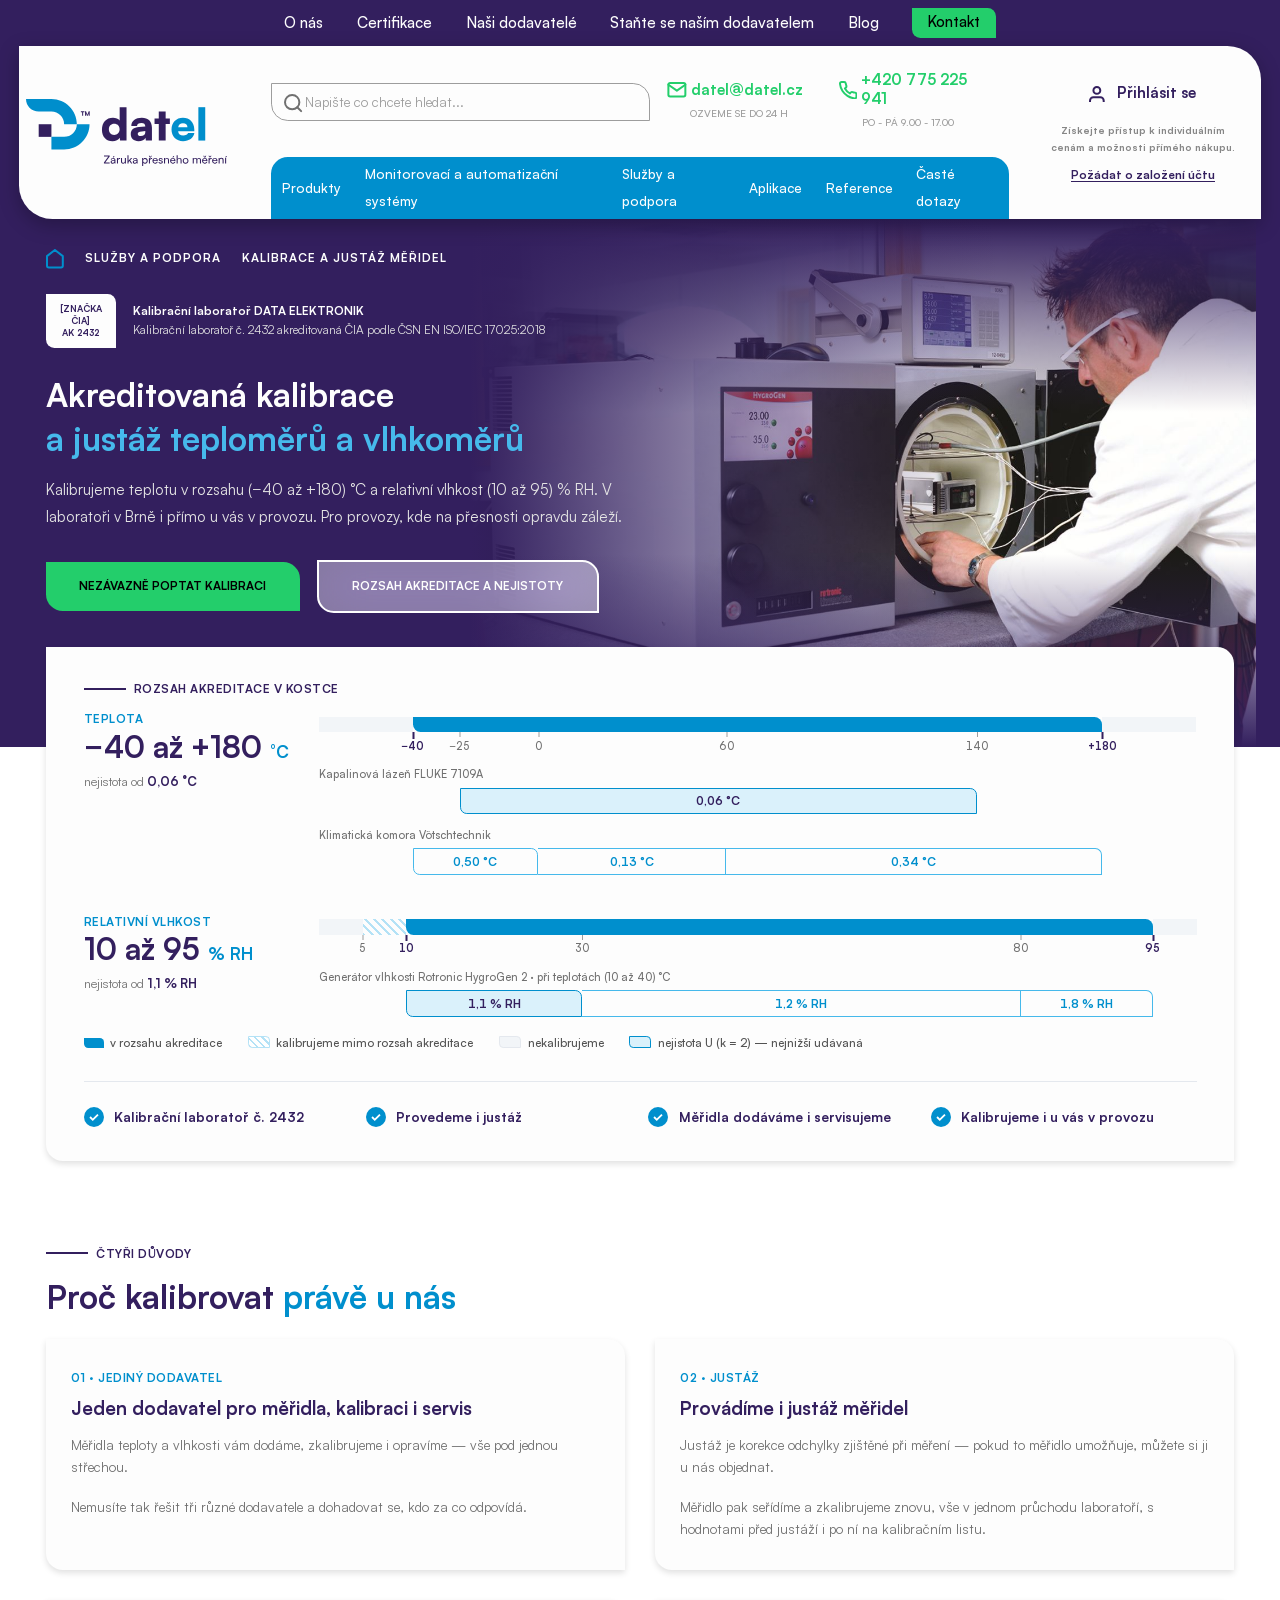
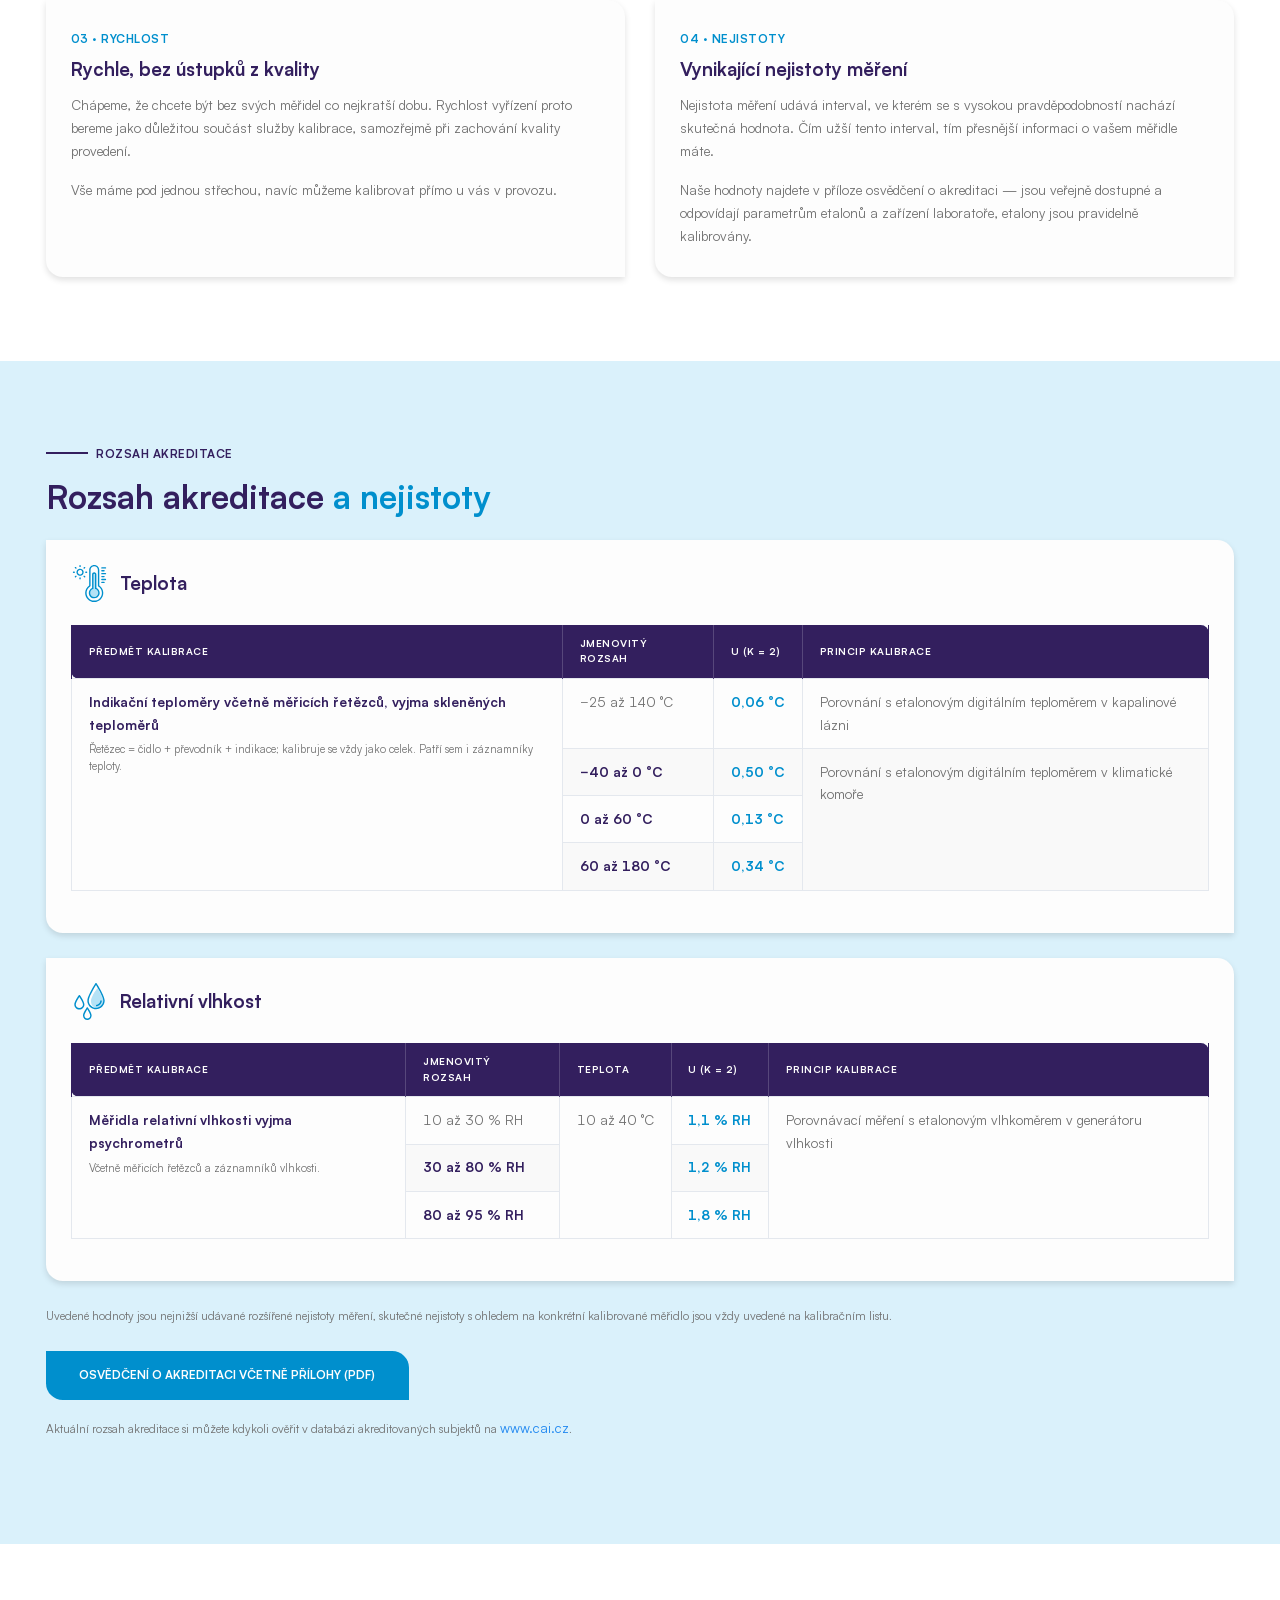
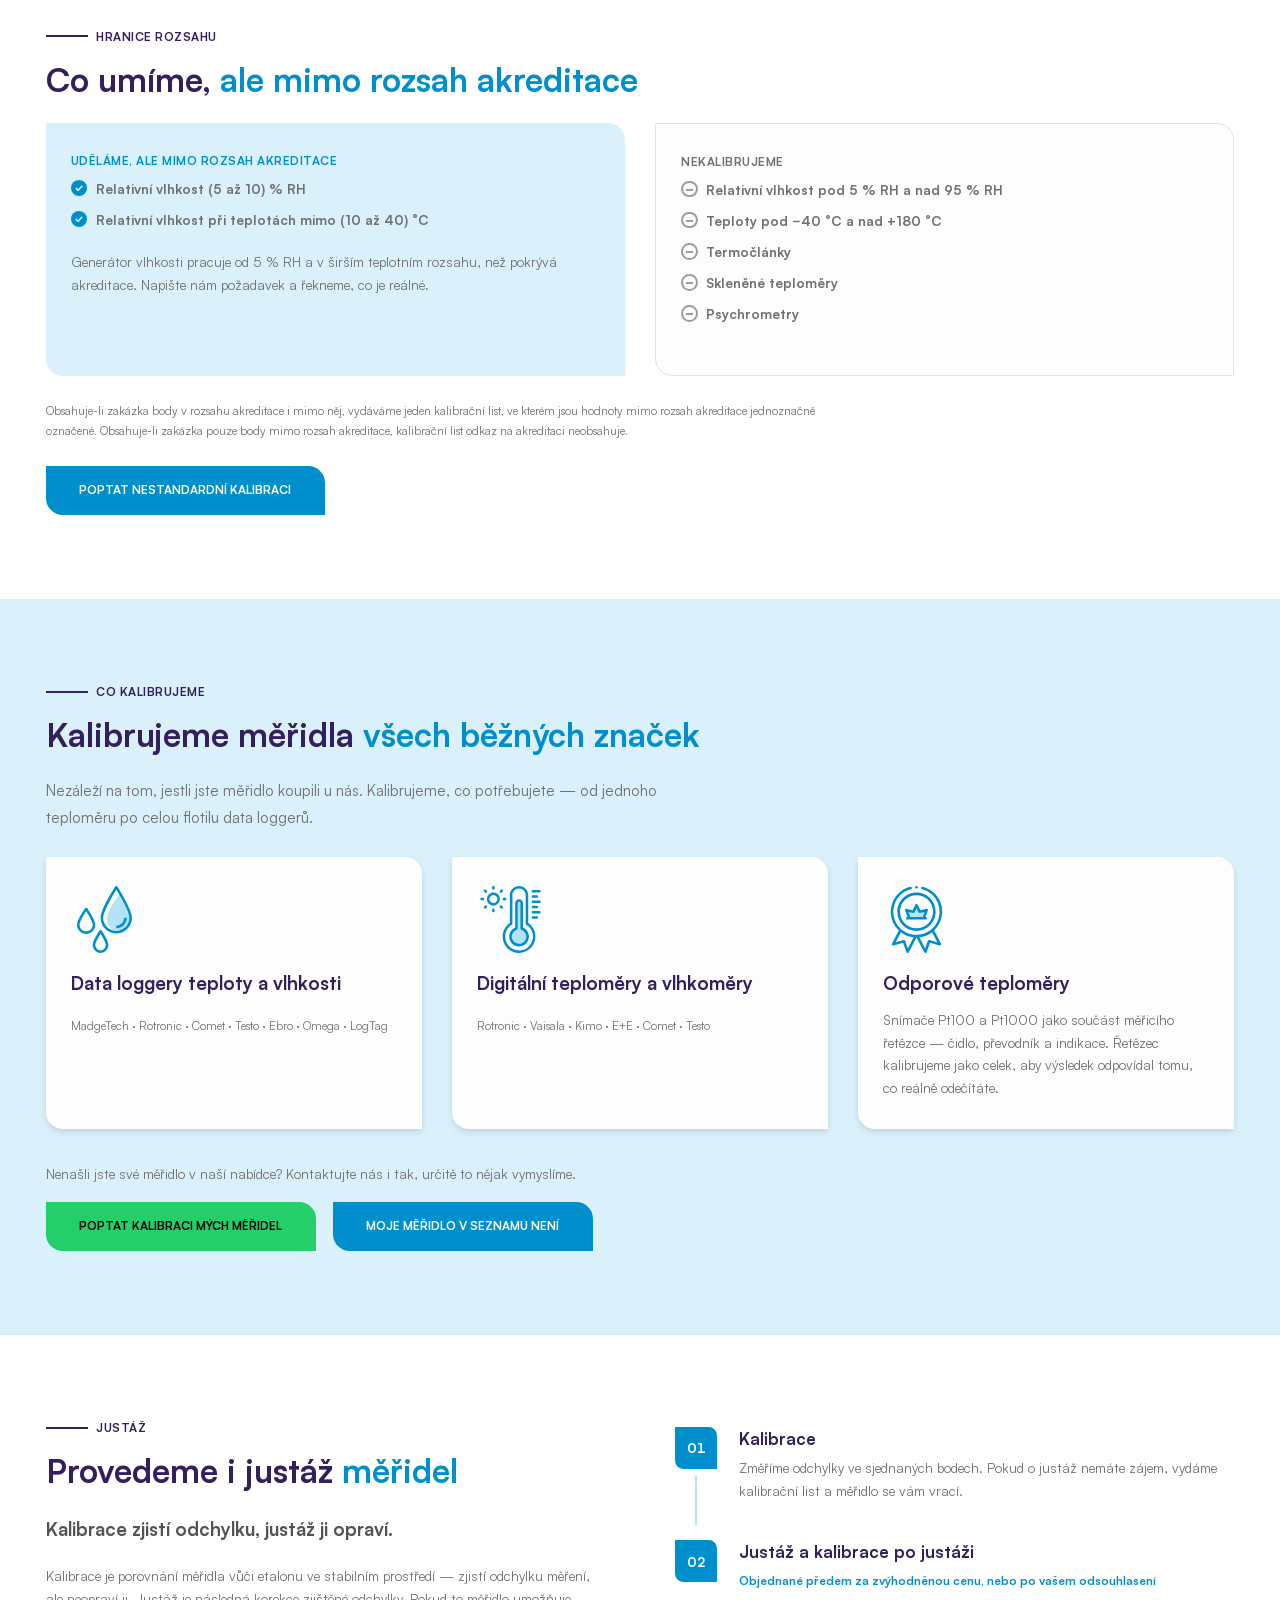
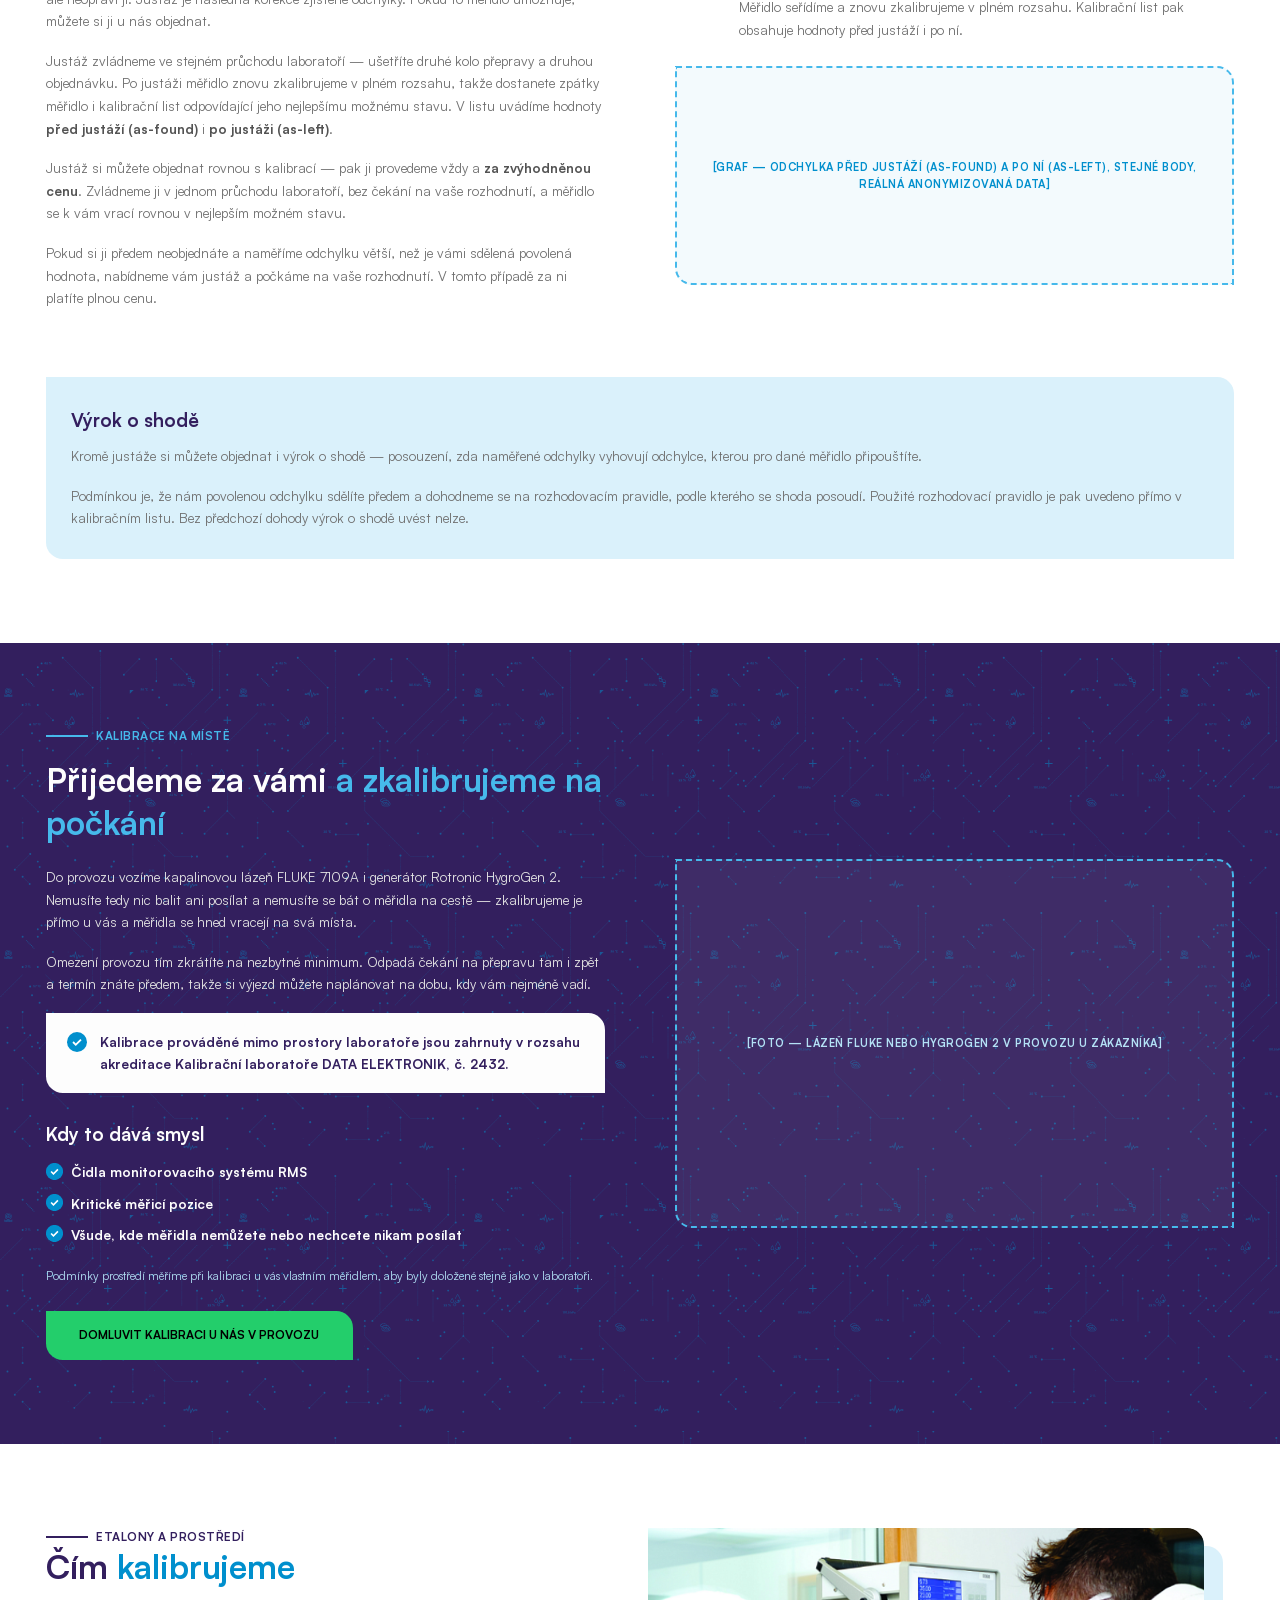
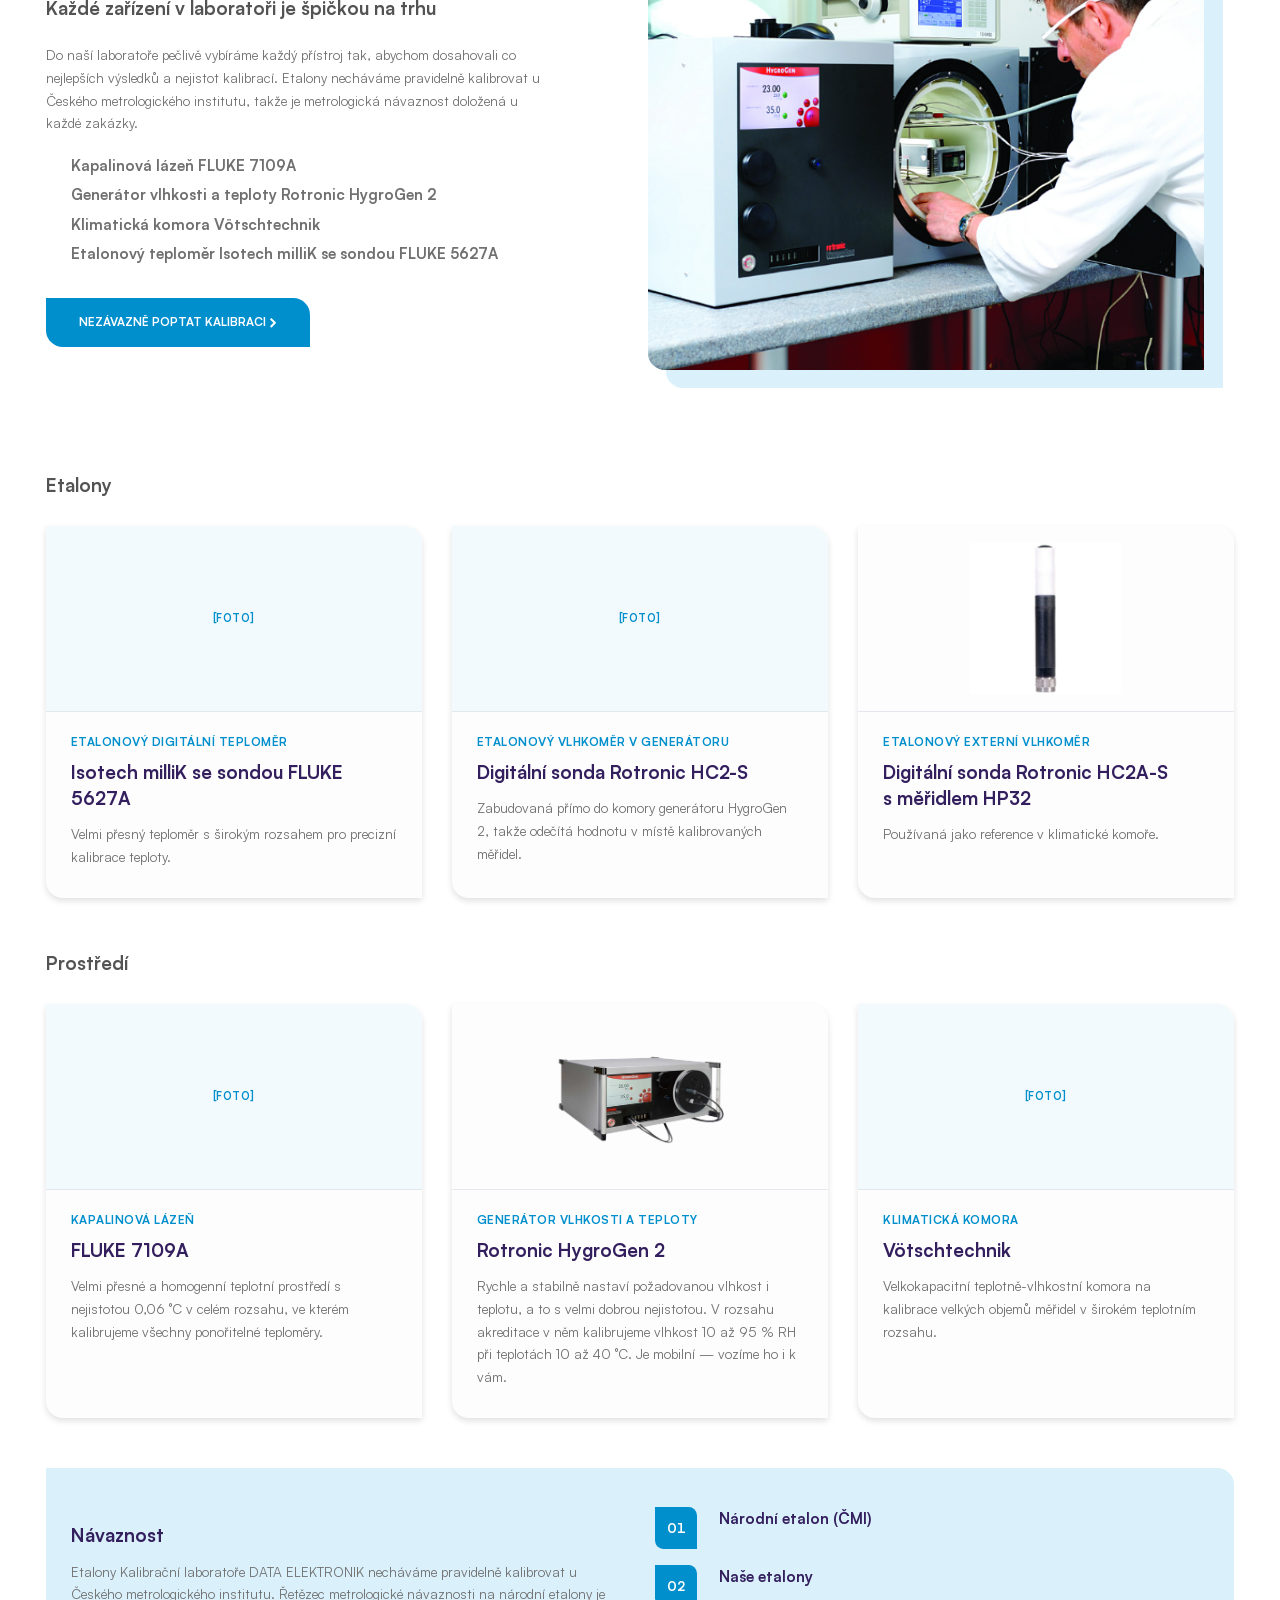
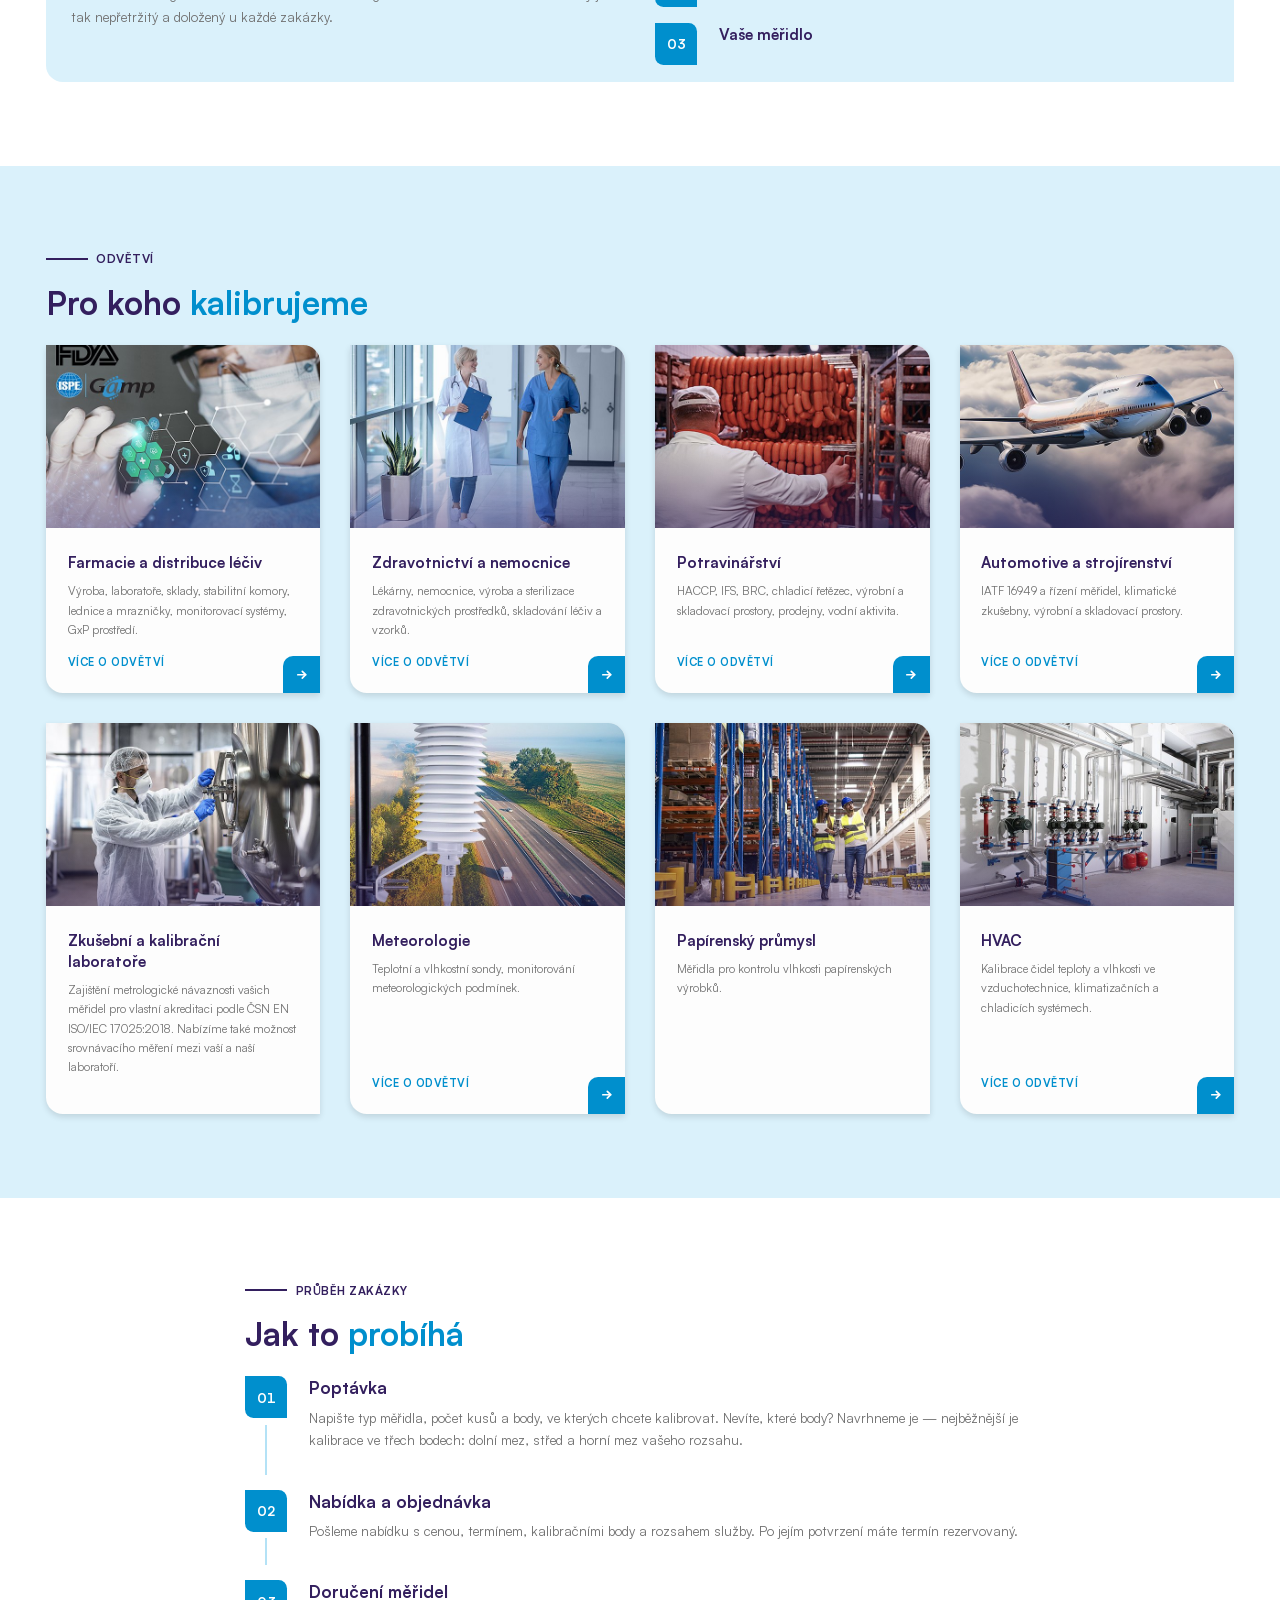
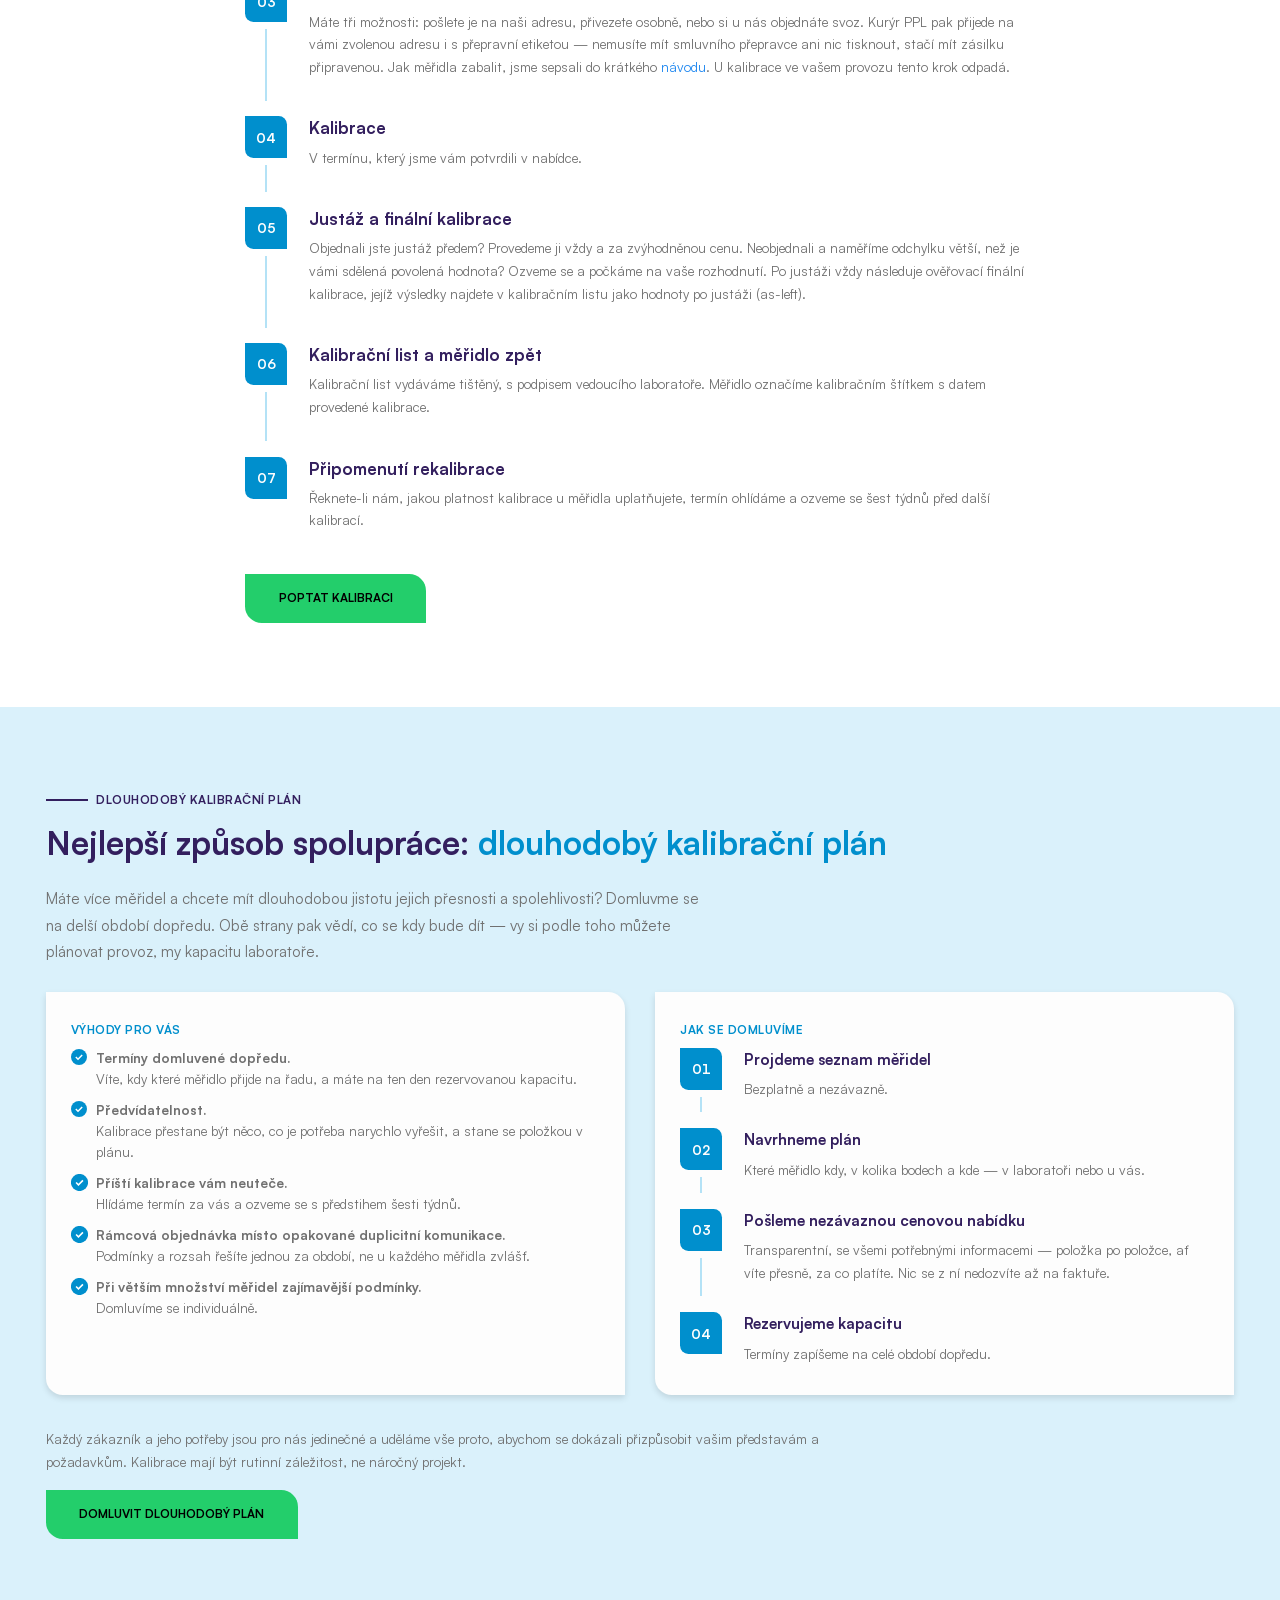
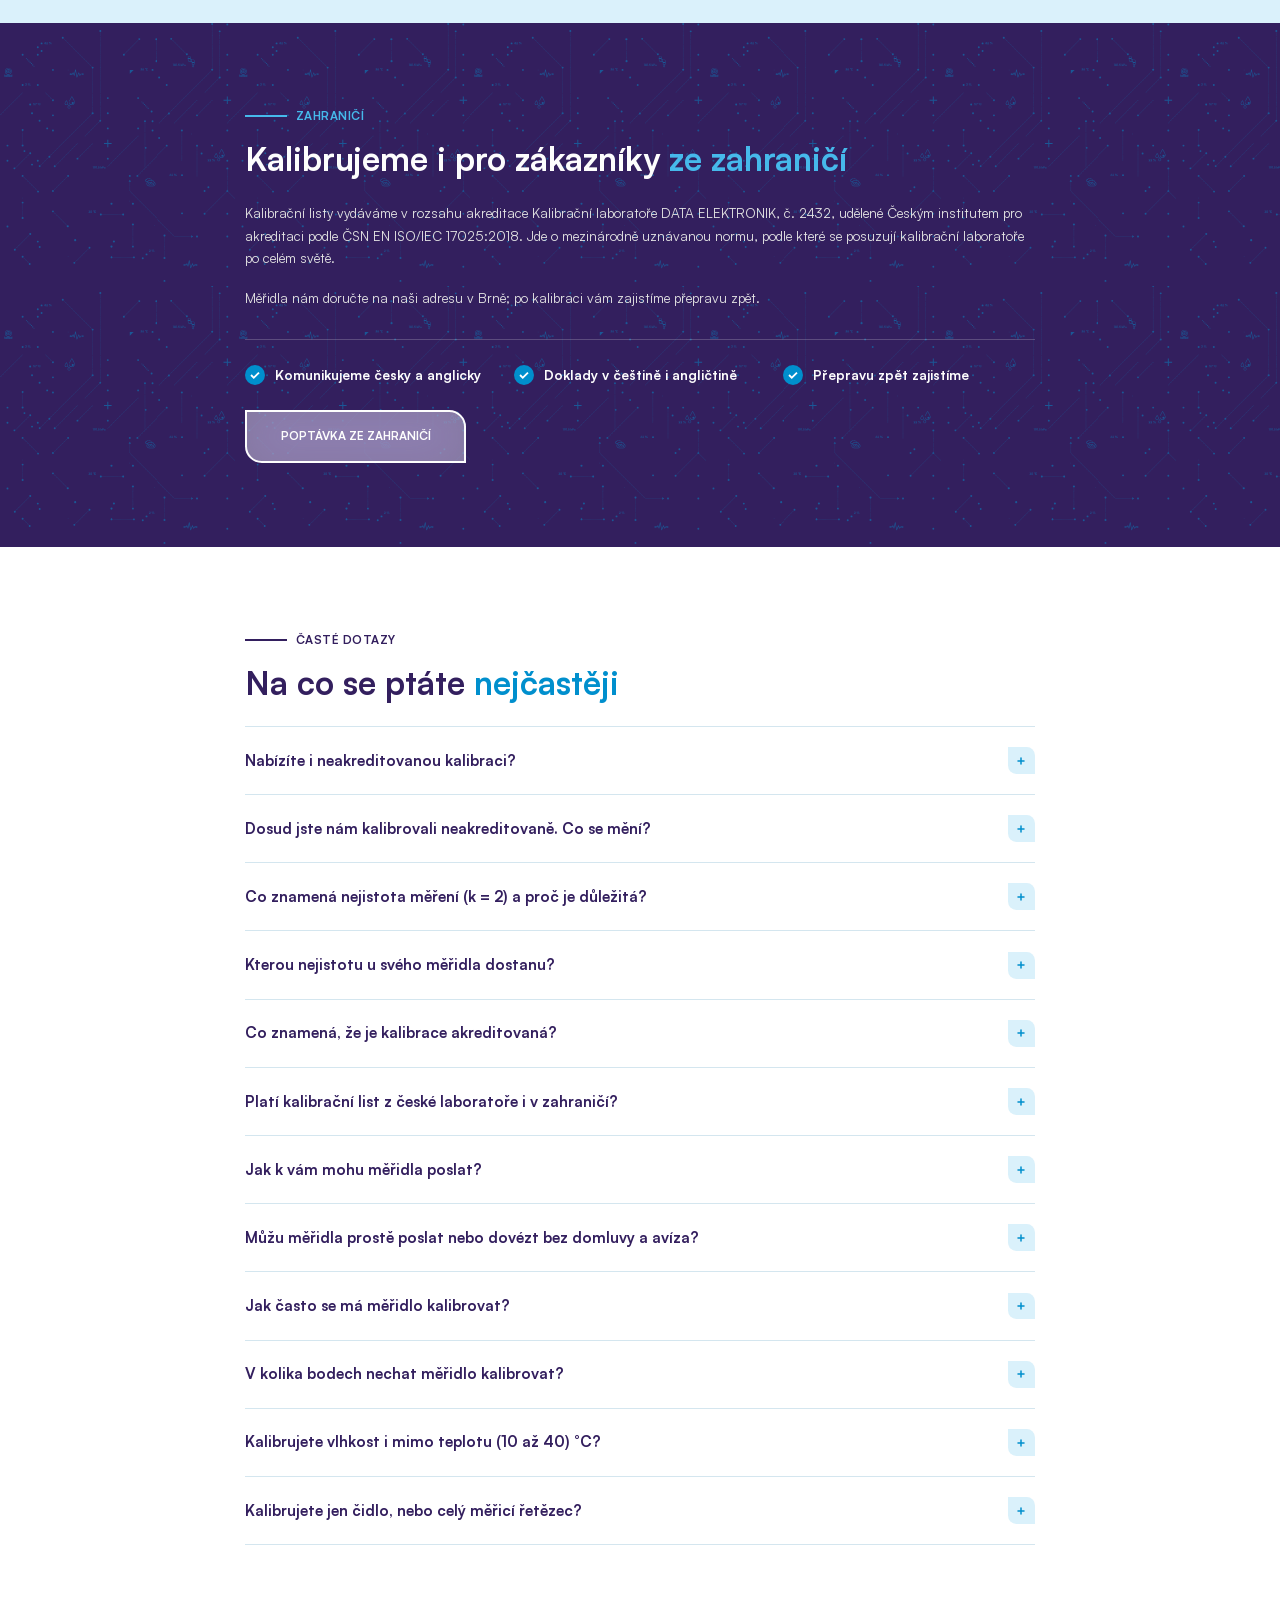
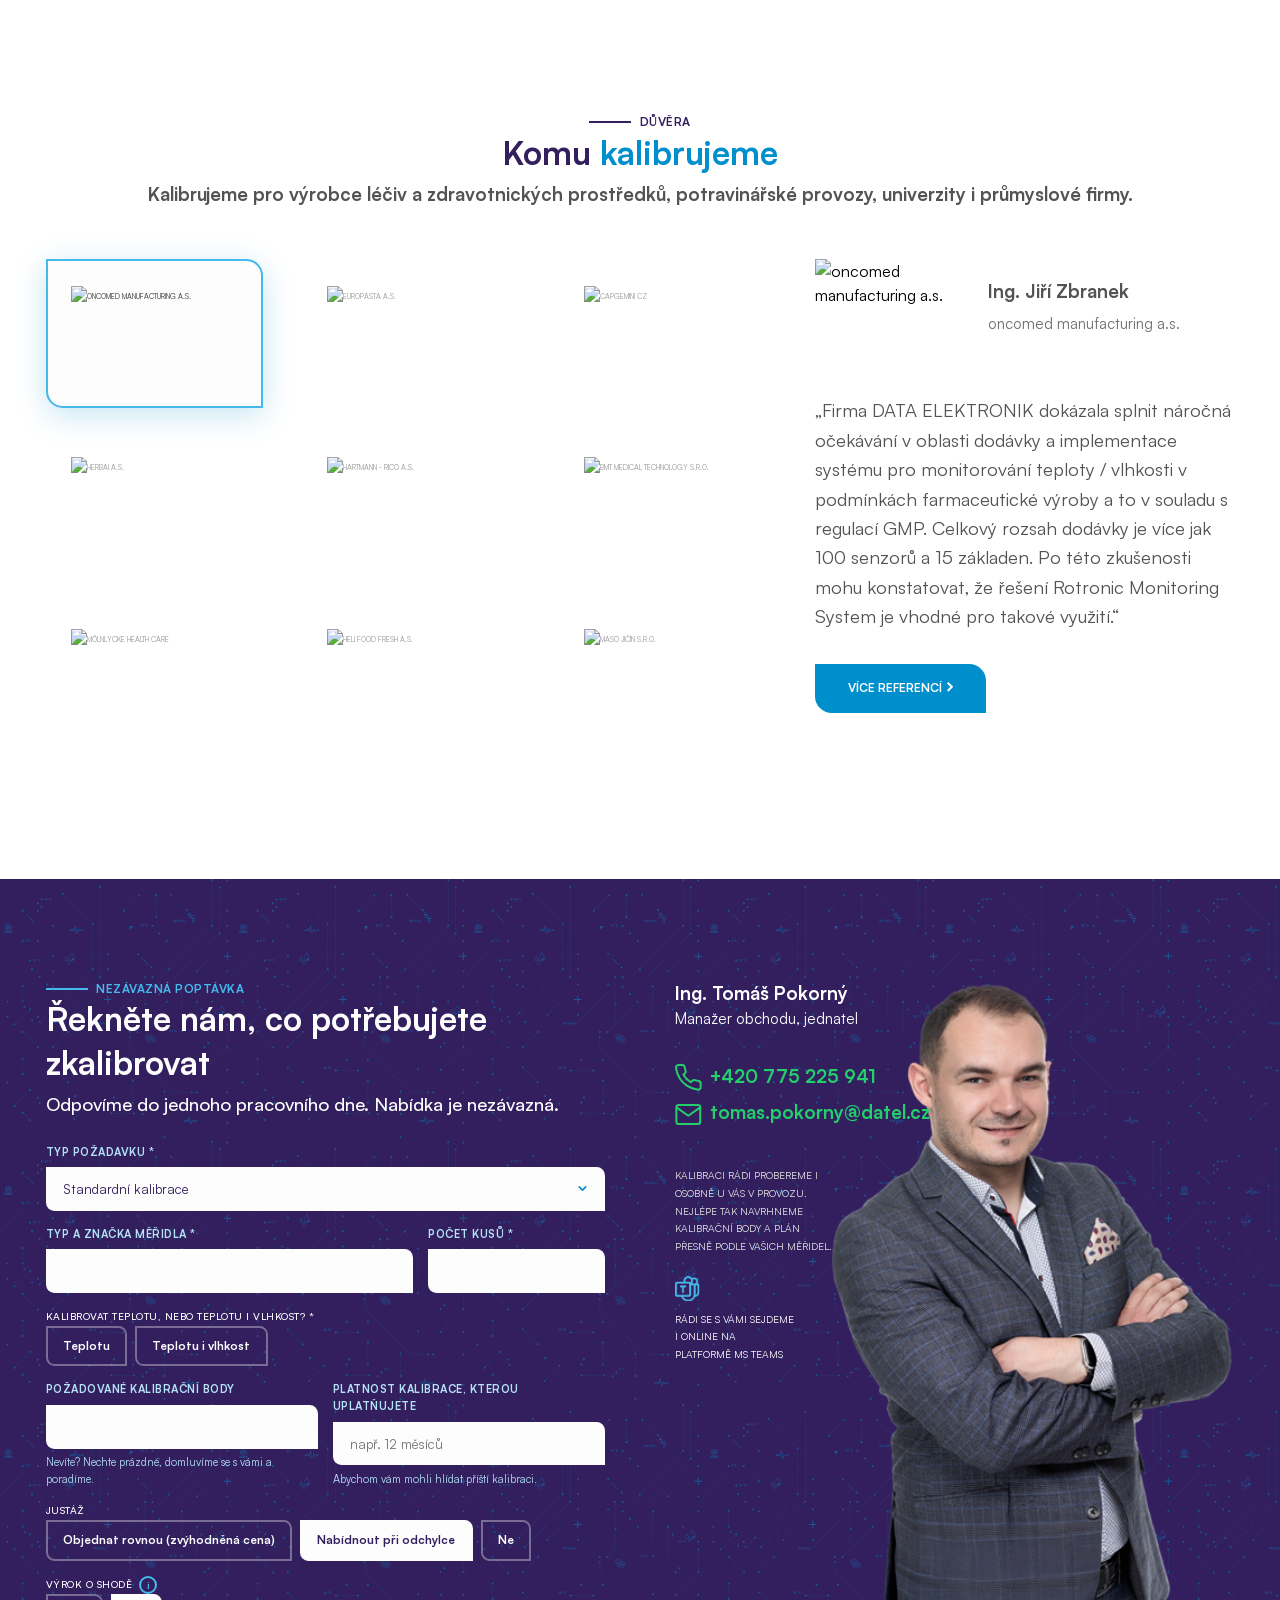
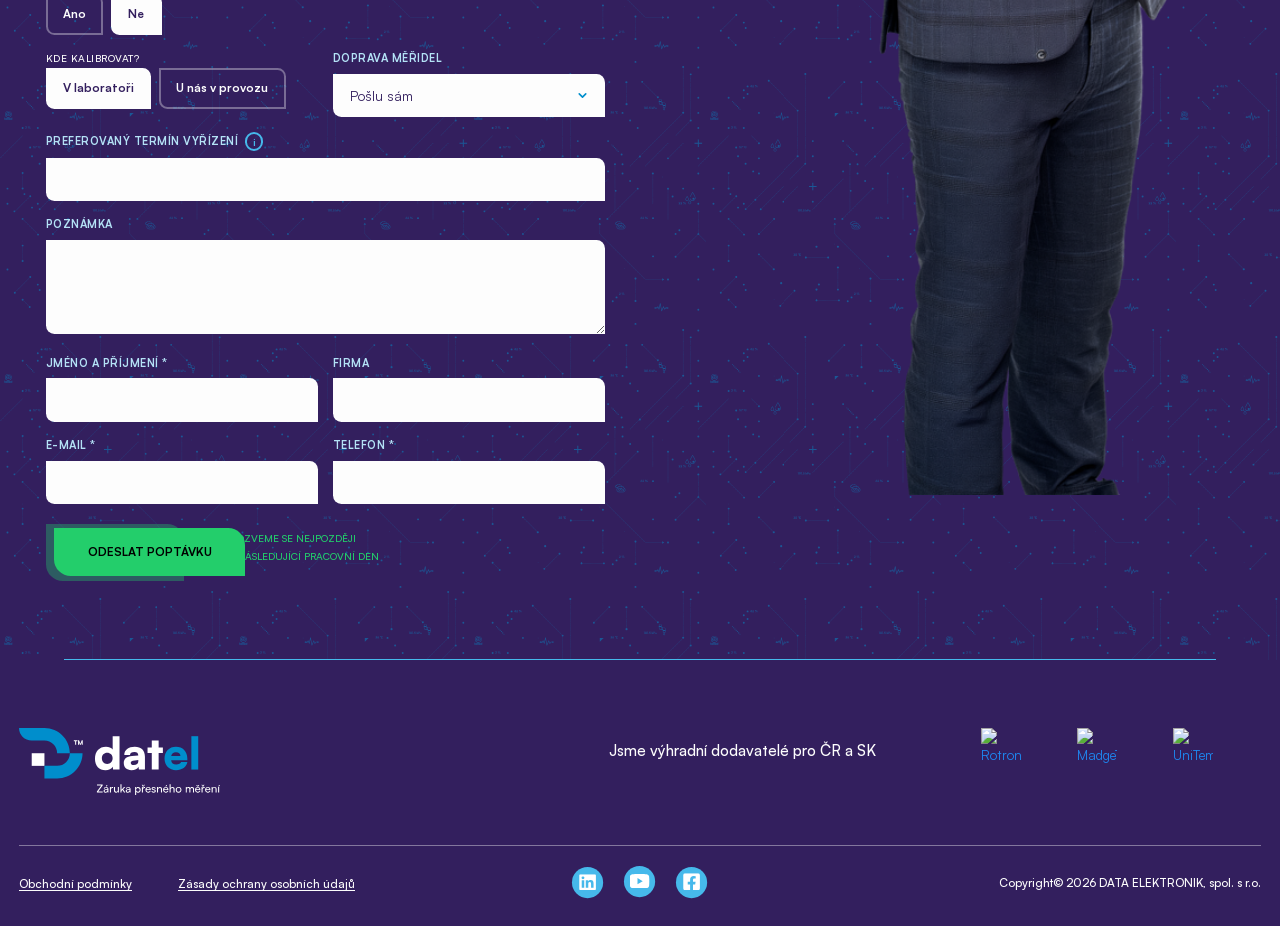
==== index.html @ 26bc6c0e "Čím kalibrujeme: horní odsazení jako u ostatních sekcí Co-Authored-By: Claude Opus 5 <noreply@anthro" ====
<!DOCTYPE html>
<html lang="cs">
<head>
<meta charset="utf-8">
<meta name="viewport" content="width=device-width, initial-scale=1">
<title>Akreditovaná kalibrace teploměrů a vlhkoměrů | Laboratoř č. 2432 | DATA ELEKTRONIK</title>
<meta name="description" content="Akreditovaná kalibrace teploty −40 až +180 °C a vlhkosti 10 až 95 % RH, nejistota od 0,06 °C. Kalibrační laboratoř DATA ELEKTRONIK č. 2432 v Brně. Provedeme i justáž, kalibrujeme i u vás v provozu.">
<!-- Před spuštěním noindex, dokud není přidělená akreditační značka (zadání SEO). -->
<meta name="robots" content="noindex, nofollow">
<link rel="canonical" href="https://www.datel.cz/kalibrace-a-justaz-meridel">
<link rel="icon" type="image/png" sizes="32x32" href="https://www.datel.cz/www/upload/f0dec1d8/20251211182317303/20251211182317303.32x32.exact.png">
<link rel="preload" href="assets/fonts/Satoshi-Regular.woff2" as="font" type="font/woff2" crossorigin>
<link rel="preload" href="assets/fonts/Satoshi-Bold.woff2" as="font" type="font/woff2" crossorigin>
<!-- Produkční CSS webu (kopie 1:1, cesty k obrázkům přesměrované na datel.cz) -->
<link rel="stylesheet" href="assets/css/datel-site.css?v=mu33aac6">
<!-- Oprava písma pro celý web (Inter → Satoshi) -->
<link rel="stylesheet" href="assets/css/datel-font-fix.css?v=mu33aac6">
<!-- Nové styly této podstránky — na produkci stačí přidat jen tento soubor -->
<link rel="stylesheet" href="assets/css/kalibrace.css?v=mu33aac6">
<script type="application/ld+json">
{
  "@context": "https://schema.org",
  "@graph": [
    {
      "@type": "Organization",
      "@id": "https://www.datel.cz/#organization",
      "name": "DATA ELEKTRONIK, spol. s r.o.",
      "url": "https://www.datel.cz/",
      "email": "datel@datel.cz",
      "telephone": "+420 775 225 941"
    },
    {
      "@type": "Service",
      "name": "Akreditovaná kalibrace a justáž teploměrů a vlhkoměrů",
      "serviceType": "Kalibrace měřidel teploty a relativní vlhkosti podle ČSN EN ISO/IEC 17025:2018",
      "provider": { "@id": "https://www.datel.cz/#organization" },
      "areaServed": ["CZ", "SK", "EU"],
      "url": "https://www.datel.cz/kalibrace-a-justaz-meridel"
    },
    {
      "@type": "BreadcrumbList",
      "itemListElement": [
        { "@type": "ListItem", "position": 1, "name": "Úvod", "item": "https://www.datel.cz/" },
        { "@type": "ListItem", "position": 2, "name": "Služby a podpora" },
        { "@type": "ListItem", "position": 3, "name": "Kalibrace a justáž měřidel", "item": "https://www.datel.cz/kalibrace-a-justaz-meridel" }
      ]
    },
    {
      "@type": "FAQPage",
      "mainEntity": [
        { "@type": "Question", "name": "Nabízíte i neakreditovanou kalibraci?", "acceptedAnswer": { "@type": "Answer", "text": "V rozsahu naší akreditace ne. Co umíme akreditovaně, děláme akreditovaně — nemusíte tak řešit, kterou variantu si objednat, ani to obhajovat před auditorem. Neakreditovaně kalibrujeme jen to, na co akreditace nedosahuje: relativní vlhkost (5 až 10) % RH, vlhkost při teplotách mimo (10 až 40) °C či jiné veličiny, například proudovou smyčku nebo CO₂. I u nich dokládáme metrologickou návaznost etalonů, jen kalibrační list neobsahuje odkaz na akreditaci." } },
        { "@type": "Question", "name": "Dosud jste nám kalibrovali neakreditovaně. Co se mění?", "acceptedAnswer": { "@type": "Answer", "text": "Laboratoř, přístroje i lidé zůstávají stejní. Nově dostanete kalibrační list s odkazem na akreditaci, tedy doklad, který posoudil Český institut pro akreditaci a který obstojí u auditu." } },
        { "@type": "Question", "name": "Co znamená nejistota měření (k = 2) a proč je důležitá?", "acceptedAnswer": { "@type": "Answer", "text": "Žádné měření není absolutně přesné. Nejistota udává interval, ve kterém se s vysokou pravděpodobností nachází skutečná hodnota. Písmeno k je koeficient rozšíření; k = 2 odpovídá pravděpodobnosti pokrytí přibližně 95 %. Prakticky to znamená toto: pokud naměříme 20,00 °C s nejistotou 0,06 °C, skutečná hodnota leží s 95% pravděpodobností mezi 19,94 a 20,06 °C." } },
        { "@type": "Question", "name": "Kterou nejistotu u svého měřidla dostanu?", "acceptedAnswer": { "@type": "Answer", "text": "U teploty rozhoduje především to, jestli lze teploměr ponořit. Ponořitelné teploměry kalibrujeme v kapalinové lázni, kde je nejistota nejnižší — od 0,06 °C. Pokud měřidlo ponořit nelze, přednostně použijeme generátor vlhkosti; kalibrace je rychlejší a nejistota lepší než v klimatické komoře. Rozměrná měřidla a body mimo rozsah generátoru kalibrujeme v klimatické komoře. U vlhkosti je nejnižší udávaná nejistota 1,1 % RH; podle pásma vlhkosti pak 1,2 nebo 1,8 % RH, jak uvádí příloha osvědčení o akreditaci. Všechny hodnoty v tabulce rozsahu jsou nejnižší udávané. Skutečná nejistota konkrétní kalibrace závisí i na vlastnostech vašeho měřidla a je vždy uvedena v kalibračním listu." } },
        { "@type": "Question", "name": "Co znamená, že je kalibrace akreditovaná?", "acceptedAnswer": { "@type": "Answer", "text": "Že nezávislá třetí strana posoudila naše metody, etalony, podmínky prostředí, výpočty nejistot i způsobilost pracovníků a potvrdila, že v uvedeném rozsahu měříme tak, jak deklarujeme. Akreditace se pravidelně dozoruje, není to jednorázové razítko. Kalibrační list s odkazem na akreditaci proto obstojí tam, kde po vás někdo chce doložit, že kalibraci provedla způsobilá laboratoř. Metrologická návaznost je něco jiného — je to nepřetržitý řetězec kalibrací až k národnímu etalonu. Dokládáme ji u každé zakázky bez ohledu na akreditaci — naše etalony si pravidelně necháváme kalibrovat." } },
        { "@type": "Question", "name": "Platí kalibrační list z české laboratoře i v zahraničí?", "acceptedAnswer": { "@type": "Answer", "text": "Kalibrujeme podle ČSN EN ISO/IEC 17025:2018, což je mezinárodně uznávaná norma, podle které se posuzují kalibrační laboratoře po celém světě. Pokud po vás váš auditor vyžaduje konkrétní doklad o vzájemném uznávání, ozvěte se nám předem a projdeme to s vámi." } },
        { "@type": "Question", "name": "Jak k vám mohu měřidla poslat?", "acceptedAnswer": { "@type": "Answer", "text": "Máte tři možnosti. Pošlete je na naši adresu v Brně, přivezete je osobně, nebo si u nás objednáte svoz — kurýr PPL pak přijede na vámi zvolenou adresu i s přepravní etiketou. Nemusíte tak mít vlastního smluvního přepravce ani nic tisknout, stačí mít zásilku připravenou. Svoz účtujeme jako přepravné tam i zpět. Než balíček vypravíte, dejte nám prosím vědět — potvrdíme vám termín a budeme s vaší zásilkou počítat. Jak měřidla zabalit, aby cestu přežila, jsme sepsali do krátkého návodu ke stažení." } },
        { "@type": "Question", "name": "Můžu měřidla prostě poslat nebo dovézt bez domluvy a avíza?", "acceptedAnswer": { "@type": "Answer", "text": "Vyžadujeme transparentní domluvu předem. Postup je vždy stejný: poptávka kalibrace → naše nabídka → vaše objednávka → doručení měřidel. Díky tomu můžeme lépe plánovat kapacity laboratoře a zajistit co nejrychlejší vyřízení zakázky. Pokud měřidla dodáte bez předchozí domluvy, počítejte s delší dobou vyřízení — a podle rozhodnutí vedoucího laboratoře i s tím, že zakázku nemusíme přijmout vůbec." } },
        { "@type": "Question", "name": "Jak často se má měřidlo kalibrovat?", "acceptedAnswer": { "@type": "Answer", "text": "Platnost kalibrace si stanovuje uživatel měřidla, ne laboratoř — proto na kalibračním štítku uvádíme datum provedené kalibrace, nikoli datum té příští. Nejběžnější je jeden rok, ale záleží na tom, jak je měřidlo namáhané, jak přesné výsledky potřebujete a co po vás žádá váš systém kvality nebo auditor. Řekněte nám v poptávce, jak dlouhou platnost kalibrace u svých měřidel uplatňujete, a termín příští kalibrace ohlídáme za vás — ozveme se šest týdnů předem." } },
        { "@type": "Question", "name": "V kolika bodech nechat měřidlo kalibrovat?", "acceptedAnswer": { "@type": "Answer", "text": "Nejběžnější je kalibrace ve třech bodech: dolní mez, střed a horní mez rozsahu, ve kterém měřidlo skutečně používáte. Není nutné pokrývat celý rozsah měřidla — smysl má kalibrovat tam, kde měříte. Nevíte, které body zvolit? Nechte pole v poptávce prázdné, zeptáme se na váš provoz a body navrhneme." } },
        { "@type": "Question", "name": "Kalibrujete vlhkost i mimo teplotu (10 až 40) °C?", "acceptedAnswer": { "@type": "Answer", "text": "Ano, generátor vlhkosti pracuje v širším teplotním rozsahu. Taková kalibrace ale není předmětem akreditace, takže kalibrační list neobsahuje odkaz na akreditaci. Metrologickou návaznost etalonů dokládáme i u ní. Pokud potřebujete akreditovaný doklad a vaše měřidlo pracuje například v chladicím boxu, ozvěte se — projdeme spolu, jestli lze kalibrační body zvolit tak, aby do rozsahu akreditace spadly." } },
        { "@type": "Question", "name": "Kalibrujete jen čidlo, nebo celý měřicí řetězec?", "acceptedAnswer": { "@type": "Answer", "text": "Měřicí řetězec kalibrujeme jako celek — čidlo, převodník i indikaci. Jinak by výsledek neodpovídal tomu, co na displeji reálně odečítáte, protože odchylku vnáší každý článek řetězce. Posílejte nám proto sestavu pohromadě, včetně kabeláže a indikační jednotky. Výjimkou jsou digitální sondy, například Rotronic. Ty kalibrujeme i samostatně, protože měřená hodnota vzniká přímo v sondě. Případnou justáž navíc uložíme rovnou do sondy, takže si korekci nese s sebou i po přepojení k jiné jednotce." } }
      ]
    }
  ]
}
</script>

</head>
<body class="frontend-page">
<header> <section class="topBar uk-visible@l"> <div class="container big"> <div class="menu"> <nav class="uk-navbar-container" data-uk-navbar> <div class="uk-navbar-center"> <ul class="uk-navbar-nav"> <li> <a href="https://www.datel.cz/o-nas" class="">O nás</a> </li> <li> <a href="https://www.datel.cz/certifikace" class="">Certifikace</a> </li> <li> <a href="https://www.datel.cz/nasi-dodavatele" class="">Naši dodavatelé</a> </li> <li> <a href="https://www.datel.cz/stante-se-nasim-dodavatelem" class="">Staňte se naším dodavatelem</a> </li> <li> <a href="https://www.datel.cz/blog" class="">Blog</a> </li> <li> <a href="https://www.datel.cz/kontakty" class="button kontakt_zahlavi">Kontakt</a> </li> </ul> </div> </nav> </div> </div> </section> <section class="mainBar" data-uk-sticky="offset: -1"> <div class="container big boundary"> <div class="mainPack"> <div class="uk-grid-small" data-uk-grid> <div class="uk-width-1-5@l uk-width-auto fx fxa"> <div class="logoPack"> <a href="https://www.datel.cz/" class="logo logo--claim"><img src="assets/img/logo/datel-logo-claim-svetly.svg" alt="DATEL — Záruka přesného měření" title="Datel.cz" width="239" height="80"></a> </div> </div> <div class="uk-width-3-5@l uk-width-expand"> <div class="top"> <picture class="uk-hidden@l magnifyIco"> <img loading="lazy" src="assets/site/svg/magnifyIco.svg" alt="magnify icon" data-uk-svg> </picture> <form action="https://www.datel.cz/hledani" method="post" id="frm-searchAutocomplete-searchForm" class="uk-visible@l"> <picture> <img loading="lazy" src="assets/site/svg/magnifyIco.svg" alt="magnify icon" data-uk-svg> </picture> <input name="searched" data-min-length="3" id="frm-searchAutocomplete-searchForm-searched" data-nette-rules='[{"op":":minLength","msg":"Minimální délka slova je 3","arg":3}]' type="search" data-search-autocomplete-input placeholder="Napište co chcete hledat..."> <input name="_submit" value="submit" type="submit"> <input type="submit" name="dynamic" class="uk-hidden ajax actionLoading" data-search-autocomplete-dynamic> <input type="hidden" name="_token_" value="ykbpykfi8pf40LqQ1IY5xwvVZJk78l2NGU3Lw="><input type="hidden" name="_do" value="searchAutocomplete-searchForm-submit"></form> <div id="snippet-searchAutocomplete-itemSnippet"> </div> <div class="contactPack"> <div class="col"> <a href="mailto:datel@datel.cz" class="mail_zahlavi"> <picture> <img loading="lazy" src="assets/site/svg/mailIco.svg" alt="mail icon" data-uk-svg> </picture> <span class="uk-visible@l">datel@datel.cz</span> </a> <span class="subs uk-visible@l">Ozveme se do 24 h</span> </div> <div class="col"> <a href="tel:+420775225941" class="tel_zahlavi"> <picture> <img loading="lazy" src="assets/site/svg/phoneIco.svg" alt="phone icon" data-uk-svg> </picture> <span class="uk-visible@l">+420 775 225 941</span> </a> <span class="subs uk-visible@l">Po - Pá 9.00 - 17.00</span> </div> </div> <a class="uk-navbar-toggle uk-hidden@l" data-uk-toggle="target: #offcanvas-nav" href="#"> <picture class="toggle"> <img loading="lazy" src="assets/site/svg/toggleMenu.svg" data-uk-svg> </picture> <picture class="close"> <img loading="lazy" src="assets/site/svg/closeMenu.svg" data-uk-svg> </picture> </a> </div> <div class="bottom uk-visible@l"> <nav class="uk-navbar-container" data-uk-navbar> <div class="uk-navbar-center"> <ul class="uk-navbar-nav"> <li> <a href="https://www.datel.cz/produkty"><span>Produkty</span></a> <div data-uk-dropdown="pos: bottom-center; boundary: !.boundary; boundary-align: true; stretch: true; animation: slide-top; animate-out: true; duration: 100;delay-hide: 100"> <div class="dropPanel"> <div class="uk-grid-collapse" data-uk-grid> <div class="uk-width-auto@m"> <ul class="uk-tab-left" data-uk-tab="connect: #component-tab-left; animation: uk-animation-fade">  <li> <a href=""> <picture> <img src="assets/site/svg/whiteArrow.svg" alt="white arrow icon" data-uk-svg> </picture> <span>Dle parametru</span> </a> </li> <li> <a href=""> <picture> <img src="assets/site/svg/whiteArrow.svg" alt="white arrow icon" data-uk-svg> </picture> <span>Dle výrobce</span> </a> </li> </ul> </div> <div class="uk-width-expand@m"> <ul id="component-tab-left" class="uk-switcher"> <li> <div class="uk-grid-small" data-uk-grid> <div class="uk-width-1-5"> <ul> <li> <a href="https://www.datel.cz/mereni-teploty" > Měření teploty </a> </li> <li> <a href="https://www.datel.cz/mereni-vlhkosti" > Měření vlhkosti </a> </li> <li> <a href="https://www.datel.cz/mereni-vodni-aktivity" > Měření vodní aktivity </a> </li> <li> <a href="https://www.datel.cz/mereni-co2" > Měření CO<sub>2</sub> </a> </li> <li> <a href="https://www.datel.cz/mereni-diferencniho-tlaku" > Měření diferenčního tlaku </a> </li> <li> <a href="https://www.datel.cz/mereni-nizkeho-rosneho-bodu" > Měření nízkého rosného bodu </a> </li> </ul> </div> <div class="uk-width-1-5"> <ul> <li> <a href="https://www.datel.cz/mereni-tlaku" > Měření tlaku </a> </li> <li> <a href="https://www.datel.cz/mereni-proudu-a-napeti" > Měření proudu a napětí </a> </li> <li> <a href="https://www.datel.cz/mereni-pretizeni-a-vibraci" > Měření přetížení a vibrací </a> </li> <li> <a href="https://www.datel.cz/mereni-vodni-hladiny" > Měření vodní hladiny </a> </li> <li> <a href="https://www.datel.cz/mereni-rychlosti-vetru" > Měření rychlosti větru </a> </li> <li> <a href="https://www.datel.cz/mereni-ph" > Měření pH </a> </li> </ul> </div> <div class="uk-width-1-5"> <ul> <li> <a href="https://www.datel.cz/mereni-deformace-a-mechanickeho-napeti" > Měření mechanického napětí </a> </li> <li> <a href="https://www.datel.cz/mereni-pulzu-stavu-a-udalosti" > Měření pulzů, stavů a událostí </a> </li> <li> <a href="https://www.datel.cz/kalibratory-a-kalibracni-vybaveni" > Kalibrátory a kalibrační vybavení </a> </li> <li> <a href="https://www.datel.cz/vakuove-pajeci-pece" > Vakuové pájecí pece </a> </li> <li> <a href="https://www.datel.cz/vakuove-pece-pro-rychle-tepelne-zihani" > Vakuové pece pro rychlé tepelné žíhání </a> </li> <li> <a href="https://www.datel.cz/vyhrivane-desky" > Vyhřívané desky </a> </li> </ul> </div> <div class="uk-width-1-5"> <ul> <li> <a href="https://www.datel.cz/wire-bondery" > Wire bondery </a> </li> <li> <a href="https://www.datel.cz/software" > Software </a> </li> </div> </li> <li> <div class="uk-grid-small" data-uk-grid> <div class="uk-width-1-5"> <ul> <li> <a href="" class="pic"> <picture> <source srcset="https://www.datel.cz/www/upload/792159b8/20240410045447801/20240410045447801.120x120.webp" type="image/webp"> <img src="https://www.datel.cz/www/upload/792159b8/20240410045447801/20240410045447801.120x120.png" alt="Rotronic" title="Rotronic"> </picture> </a> <div> <ul> <li> <a href="https://www.datel.cz/vlhkostni-sondy"> Vlhkostní sondy </a> </li> <li> <a href="https://www.datel.cz/vlhkostni-prevodniky"> Vlhkostní převodníky </a> </li> <li> <a href="https://www.datel.cz/rucni-meridla-vlhkosti"> Ruční měřidla vlhkosti </a> </li> <li> <a href="https://www.datel.cz/meteorologicke-vlhkomery"> Meteorologické vlhkoměry </a> </li> <li> <a href="https://www.datel.cz/mereni-vodni-aktivity"> Měření vodní aktivity </a> </li> <li> <a href="https://www.datel.cz/mereni-co2"> Měření CO<sub>2</sub> </a> </li> <li> <a href="https://www.datel.cz/mereni-diferencniho-tlaku"> Měření diferenčního tlaku </a> </li> <li> <a href="https://www.datel.cz/mereni-nizkeho-rosneho-bodu"> Měření nízkého rosného bodu </a> </li> <li> <a href="https://www.datel.cz/kalibratory-a-kalibracni-vybaveni"> Kalibrátory a kalibrační vybavení </a> </li> <li> <a href="https://www.datel.cz/software-rotronic"> Software Rotronic </a> </li> <li> <a href="https://www.datel.cz/rms"> Monitorovací systém RMS </a> </li> </ul> </div> </li> </ul> </div> <div class="uk-width-1-5"> <ul> <li> <a href="" class="pic"> <picture> <source srcset="https://www.datel.cz/www/upload/792159b8/20240410013145419/20240410013145419.120x120.webp" type="image/webp"> <img src="https://www.datel.cz/www/upload/792159b8/20240410013145419/20240410013145419.120x120.png" alt="MadgeTech" title="MadgeTech"> </picture> </a> <div> <ul> <li> <a href="https://www.datel.cz/teplotni-data-loggery"> Teplotní data loggery </a> </li> <li> <a href="https://www.datel.cz/vlhkostni-data-loggery"> Vlhkostní data loggery </a> </li> <li> <a href="https://www.datel.cz/data-loggery-tlaku"> Data loggery tlaku </a> </li> <li> <a href="https://www.datel.cz/mereni-pretizeni-a-vibraci"> Měření přetížení a vibrací </a> </li> <li> <a href="https://www.datel.cz/mereni-proudu-a-napeti"> Měření proudu a napětí </a> </li> <li> <a href="https://www.datel.cz/mereni-pulzu-stavu-a-udalosti"> Měření pulzů, stavů a událostí </a> </li> <li> <a href="#"> Data loggery CO<sub>2</sub> </a> </li> <li> <a href="https://www.datel.cz/mereni-vodni-hladiny"> Měření vodní hladiny </a> </li> <li> <a href="https://www.datel.cz/mereni-rychlosti-vetru"> Měření rychlosti větru </a> </li> <li> <a href="https://www.datel.cz/data-loggery-diferencniho-tlaku"> Data loggery diferenčního tlaku </a> </li> <li> <a href="https://www.datel.cz/software-madgetech"> Software MadgeTech </a> </li> <li> <a href="https://www.datel.cz/mereni-ph"> Měření pH </a> </li> </ul> </div> </li> </ul> </div> <div class="uk-width-1-5"> <ul> <li> <a href="" class="pic"> <picture> <source srcset="https://www.datel.cz/www/upload/792159b8/20240410013255136/20240410013255136.120x120.webp" type="image/webp"> <img src="https://www.datel.cz/www/upload/792159b8/20240410013255136/20240410013255136.120x120.png" alt="UniTemp" title="UniTemp"> </picture> </a> <div> <ul> <li> <a href="https://www.datel.cz/vakuove-pajeci-pece"> Vakuové pájecí pece </a> </li> <li> <a href="https://www.datel.cz/vakuove-pece-pro-rychle-tepelne-zihani"> Vakuové pece pro rychlé tepelné žíhání </a> </li> <li> <a href="https://www.datel.cz/vyhrivane-desky"> Vyhřívané desky </a> </li> <li> <a href="https://www.datel.cz/wire-bondery"> Wire bondery </a> </li> </ul> </div> </li> </ul> </div> <div class="uk-width-1-5"> <ul> <li> <a href="" class="pic"> <picture> <source srcset="https://www.datel.cz/www/upload/792159b8/20240410013350782/20240410013350782.120x120.webp" type="image/webp"> <img src="https://www.datel.cz/www/upload/792159b8/20240410013350782/20240410013350782.120x120.png" alt="Teracom" title="Teracom"> </picture> </a> <div> <ul> <li> <a href="https://www.datel.cz/ethernetove-automatizacni-moduly"> Ethernetové automatizační moduly </a> </li> <li> <a href="https://www.datel.cz/celularni-gsm-automatizacni-moduly"> Celulární (GSM) automatizační moduly </a> </li> <li> <a href="https://www.datel.cz/snimace-a-detektory-k-automatizacnim-modulum"> Snímače a detektory k automatizačním modulům </a> </li> <li> <a href="https://www.datel.cz/prislusenstvi-k-automatizacnim-modulum"> Příslušenství k automatizačním modulům </a> </li> <li> <a href="https://www.datel.cz/software-teracom"> Software Teracom </a> </li> </ul> </div> </li> </ul> </div> </div> </li> </ul> </div> </div> </div> </div> </li> <li> <a href="https://www.datel.cz/monitorovaci-a-automatizacni-systemy"><span>Monitorovací a automatizační systémy</span></a> <div data-uk-dropdown="pos: bottom-center; boundary: !.boundary; boundary-align: true;stretch: true;animation: slide-top; animate-out: true; duration: 100;delay-hide: 100"> <div class="dropPanel second"> <div data-uk-grid> <div class="uk-width-1-4"> <div class="menuList"> <h3> <a href="https://www.datel.cz/rotronic-monitoring-system-rms-gxp-monitorovani"> Rotronic Monitoring System (RMS) - GxP monitorování </a> </h3> <ul> <li> <a href="https://www.datel.cz/rms-hardware-komponenty">RMS - Hardware komponenty</a> </li> <li> <a href="https://www.datel.cz/rms-software">RMS - Software</a> </li> <li> <a href="https://www.datel.cz/rms-sluzby">RMS - Služby</a> </li> <li> <a href="https://www.datel.cz/rms-aplikace-a-pripadove-studie">RMS - Aplikace a případové studie</a> </li> <li> <a href="https://www.datel.cz/rms-online-manual">RMS - Online manuál</a> </li> <li> <a href="https://www.datel.cz/jak-rms-splnuje-normy-a-narizeni">Jak RMS splňuje normy a nařízení?</a> </li> </ul> </div> </div> <div class="uk-width-1-4"> <div class="menuList"> <h3> <a href="https://www.datel.cz/teracom-monitorovani-a-automatizace-do-prumyslu"> TERACOM - Monitorování a automatizace do průmyslu </a> </h3> <ul> <li> <a href="https://www.datel.cz/teracom-produkty">Teracom - Produkty</a> </li> </ul> </div> </div> <div class="uk-width-1-2"> <div class="menuBanner"> <picture> <source srcset="https://www.datel.cz/www/upload/792159b8/20240325120209444/20240325120209444.850x450.qa-100.webp" type="image/webp"> <img src="https://www.datel.cz/www/upload/792159b8/20240325120209444/20240325120209444.800x450.qa-100.jpg" alt="Vytvoříme měřicí systém na míru vašemu provozu." title="Vytvoříme měřicí systém na míru vašemu provozu."> </picture> <div class="textBanner"> <h3>Vytvoříme měřicí systém na míru vašemu provozu.</h3> <ul> <li> <span><strong>Plně flexibilní</strong> a škálovatelné řešení</span> </li> <li> <span>Propojení až několika <strong>tisíc čidel</strong></span> </li> <li> <span>Plně vyhovující normám <strong>FDA CFR 21 Part 11</strong> a <strong>EU Annex 11 (EUDRALEX)</strong></span> </li> </ul> <p> <a href="https://www.datel.cz/kontakty" class="button"> Nezávazně poptat <picture> <img src="assets/site/svg/arrowRight.svg" data-uk-svg> </picture> </a> </p> </div> </div> </div> </div> </div> </div> </li><li> <a href="https://www.datel.cz/sluzby-a-podpora"><span>Služby a podpora</span></a> <div data-uk-dropdown="pos: bottom-center; boundary: !.boundary; boundary-align: true;stretch: true;animation: slide-top; animate-out: true; duration: 100;delay-hide: 100"> <div class="dropPanel tile"> <div data-uk-grid> <div class="uk-width-1-5"> <a href="https://www.datel.cz/kalibrace-a-justaz-meridel" class="menuBox"> <picture> <source srcset="https://www.datel.cz/www/upload/792159b8/20240306060956127/20240306060956127.250x250.webp" type="image/webp"> <img src="https://www.datel.cz/www/upload/792159b8/20240306060956127/20240306060956127.250x250.png" alt="Kalibrace a justáž měřidel" title="Kalibrace a justáž měřidel"> </picture> <h3><span>Kalibrace a justáž měřidel</span></h3> </a> </div> <div class="uk-width-1-5"> <a href="https://www.datel.cz/teplotni-a-vlhkostni-mapy-skladovych-prostoru" class="menuBox"> <picture> <source srcset="https://www.datel.cz/www/upload/792159b8/20251216093715252/20251216093715252.250x250.webp" type="image/webp"> <img src="https://www.datel.cz/www/upload/792159b8/20251216093715252/20251216093715252.250x250.jpg" alt="Teplotní a vlhkostní mapy skladových prostorů" title="Teplotní a vlhkostní mapy skladových prostorů"> </picture> <h3><span>Teplotní a vlhkostní mapy skladových prostorů</span></h3> </a> </div> <div class="uk-width-1-5"> <a href="https://www.datel.cz/servis-a-technicka-podpora" class="menuBox"> <picture> <source srcset="https://www.datel.cz/www/upload/792159b8/20240306061007424/20240306061007424.250x250.webp" type="image/webp"> <img src="https://www.datel.cz/www/upload/792159b8/20240306061007424/20240306061007424.250x250.png" alt="Servis a technická podpora" title="Servis a technická podpora"> </picture> <h3><span>Servis a technická podpora</span></h3> </a> </div> <div class="uk-width-1-5"> <a href="https://www.datel.cz/pujcovna-meridel" class="menuBox"> <picture> <source srcset="https://www.datel.cz/www/upload/792159b8/20240306061019523/20240306061019523.250x250.webp" type="image/webp"> <img src="https://www.datel.cz/www/upload/792159b8/20240306061019523/20240306061019523.250x250.png" alt="Půjčovna měřidel" title="Půjčovna měřidel"> </picture> <h3><span>Půjčovna měřidel</span></h3> </a> </div> <div class="uk-width-1-5"> <a href="https://www.datel.cz/skoleni" class="menuBox"> <picture> <source srcset="https://www.datel.cz/www/upload/792159b8/20240415015750315/20240415015750315.250x250.webp" type="image/webp"> <img src="https://www.datel.cz/www/upload/792159b8/20240415015750315/20240415015750315.250x250.jpg" alt="Školení" title="Školení"> </picture> <h3><span>Školení</span></h3> </a> </div> </div> </div> </div> </li><li> <a href="https://www.datel.cz/aplikace"><span>Aplikace</span></a> </li><li> <a href="https://www.datel.cz/reference"><span>Reference</span></a> </li><li> <a href="https://www.datel.cz/faq"><span>Časté dotazy</span></a> </li> </ul> </div> </nav> </div> </div> <div class="uk-width-1-5 fx fxa uk-visible@l"> <a href="https://www.datel.cz/kontakty" class="button small buttonContact kontakt_zahlavi">Kontakt</a> <div class="text"> <h3 class="uk-animation-toggle"> <a href="https://www.datel.cz/prihlaseni" data-uk-toggle="target: #myLogin" class="prihlasit_se_zahlavi"> <picture class="uk-animation-shake"> <img loading="lazy" src="assets/site/svg/loginIco.svg" alt="login icon" data-uk-svg> </picture> Přihlásit se </a> </h3> <p>Získejte přístup k individuálním cenám a možnosti přímého nákupu.</p> <p> <a href="https://www.datel.cz/kontakty">Požádat o založení účtu</a> </p> <div id="myLogin" data-uk-modal> <div class="uk-modal-dialog uk-modal-body"> <button class="uk-modal-close" type="button"> <picture> <img loading="lazy" src="assets/site/svg/modalClose.svg" alt="close login" data-uk-svg> </picture> </button> <div class="content"> <h2>Přihlásit se</h2> <form action="https://www.datel.cz/" method="post" data-antispam id="frm-signIn-customerSignInForm" class="form-label form-js-label"> <fieldset> <input type="email" name="email" id="frm-signIn-customerSignInForm-email" required data-nette-rules='[{"op":":filled","msg":"Prosím, vyplňte tohle pole"},{"op":":email","msg":"Prosím, zadejte e-mail ve správném formátu."}]'> <label for="frm-signIn-customerSignInForm-email">E-mail*</label> </fieldset> <fieldset> <input type="password" name="password" id="frm-signIn-customerSignInForm-password"> <label for="frm-signIn-customerSignInForm-password">Heslo</label> </fieldset> <p> <a href="https://www.datel.cz/zapomenute-heslo">Zapomenuté heslo</a> </p> <input type="submit" name="customer" class="button" value="Přihlásit se"> <input type="hidden" name="_token_" value="07z54oun3y5q1lDoIqA4jeOtw12wIbDu8e0/8="><input type="text" name="mail" style="display:none !important" id="frm-signIn-customerSignInForm-mail"><input type="text" name="website" style="display:none !important" id="frm-signIn-customerSignInForm-website"><input type="text" name="antispam_hash_id" style="display:none !important" data-antispam-hash-id id="frm-signIn-customerSignInForm-antispam_hash_id" value="hashName"><input type="text" name="antispam_hash_value" style="display:none !important" data-antispam-hash-value data-antispam-hash-handle="/?do=signIn-customerSignInForm-antispam_hash-value" id="frm-signIn-customerSignInForm-antispam_hash_value"><input type="text" name="antispam_movement" style="display:none !important" data-antispam-movement id="frm-signIn-customerSignInForm-antispam_movement"><input type="text" name="antispam_time" style="display:none !important" data-antispam-time id="frm-signIn-customerSignInForm-antispam_time"><input type="text" name="antispam_keypress" style="display:none !important" data-antispam-key-press id="frm-signIn-customerSignInForm-antispam_keypress"><input type="text" name="antispam_submit" style="display:none !important" id="frm-signIn-customerSignInForm-antispam_submit"><input type="hidden" name="_do" value="signIn-customerSignInForm-submit"></form> <div class="down"> <h3>Nemáte zatím svůj účet</h3> <p> <a href="https://www.datel.cz/kontakty">Požádat o založení účtu</a> </p> </div> </div> </div> </div> </div> </div> </div> </div> </div> </section> <div class="searchPopUp"> <div class="container"> <div class="top"> <a href="https://www.datel.cz/" class="logo"> <picture> <img loading="lazy" src="https://www.datel.cz/www/frontend/images/logo.png" alt="Datel.cz" title="Datel.cz"> </picture> </a> <span class="searchClose"> <picture> <img loading="lazy" src="assets/site/svg/closeMenu.svg" data-uk-svg> </picture> </span> </div> <div class="middle"> <form action="https://www.datel.cz/hledani" method="post" id="frm-searchAutocomplete-searchForm" class="searchPack"> <picture> <img loading="lazy" src="assets/site/svg/magnifyIco.svg" alt="magnify icon" data-uk-svg> </picture> <input name="searched" data-min-length="3" id="frm-searchAutocomplete-searchForm-searched" data-nette-rules='[{"op":":minLength","msg":"Minimální délka slova je 3","arg":3}]' type="search" placeholder="Napište co chcete hledat..."> <input name="_submit" value="submit" type="submit" class="button"> <input type="submit" name="dynamic" class="uk-hidden ajax actionLoading" data-search-autocomplete-dynamic> <input type="hidden" name="_token_" value="ipdlnic9ucSqvTw5Sh7aga2NsXMOXFKVcnH1s="><input type="hidden" name="_do" value="searchAutocomplete-searchForm-submit"></form> </div> </div> </div> <div id="offcanvas-nav" data-uk-offcanvas="mode: slide; overlay: true; flip: true"> <div class="uk-offcanvas-bar"> <div class="top"> <h3 class="uk-animation-toggle"> <a href="https://www.datel.cz/prihlaseni"> <picture class="uk-animation-shake"> <img loading="lazy" src="assets/site/svg/loginIco.svg" alt="login icon" data-uk-svg> </picture> Přihlásit se </a> </h3> <div class="basketPack" id="snippet-basketWidget-"> <a href="https://www.datel.cz/nakupni-kosik" class="basket"> <div class="icons"> <picture> <img loading="lazy" src="assets/site/svg/basket.svg" alt="basket icon" data-uk-svg> </picture> <span class="number">0</span> </div> <div class="pricePack"> <p title="bez DPH">0 Kč</p> </div> </a> </div> </div> <div class="menuBest"> <ul class="list"> <li> <a href="https://www.datel.cz/produkty">Produkty</a> <span class="arrowResp"> <picture> <img src="assets/site/svg/arrowResp.svg" alt="arrow icon" data-uk-svg> </picture> </span> <ul class="subList"> <li class="first"> <span class="arrowResp2"> <picture> <img src="assets/site/svg/arrowResp2.svg" alt="arrow icon" data-uk-svg> </picture> </span> <a href="https://www.datel.cz/produkty">Produkty</a> </li> <li> <a href="">Dle parametru</a> <span class="arrowResp"> <picture> <img src="assets/site/svg/arrowResp.svg" alt="arrow icon" data-uk-svg> </picture> </span> <ul class="subsubList"> <li class="first"> <span class="arrowResp3"> <picture> <img src="assets/site/svg/arrowResp2.svg" alt="arrow icon" data-uk-svg> </picture> </span> <a href="">Dle parametru</a> </li> <li> <a href="https://www.datel.cz/mereni-teploty">Měření teploty</a> </li> <li> <a href="https://www.datel.cz/mereni-vlhkosti">Měření vlhkosti</a> </li> <li> <a href="https://www.datel.cz/mereni-vodni-aktivity">Měření vodní aktivity</a> </li> <li> <a href="https://www.datel.cz/mereni-co2">Měření CO<sub>2</sub></a> </li> <li> <a href="https://www.datel.cz/mereni-diferencniho-tlaku">Měření diferenčního tlaku</a> </li> <li> <a href="https://www.datel.cz/mereni-nizkeho-rosneho-bodu">Měření nízkého rosného bodu</a> </li> <li> <a href="https://www.datel.cz/mereni-tlaku">Měření tlaku</a> </li> <li> <a href="https://www.datel.cz/mereni-proudu-a-napeti">Měření proudu a napětí</a> </li> <li> <a href="https://www.datel.cz/mereni-pretizeni-a-vibraci">Měření přetížení a vibrací</a> </li> <li> <a href="https://www.datel.cz/mereni-vodni-hladiny">Měření vodní hladiny</a> </li> <li> <a href="https://www.datel.cz/mereni-rychlosti-vetru">Měření rychlosti větru</a> </li> <li> <a href="https://www.datel.cz/mereni-ph">Měření pH</a> </li> <li> <a href="https://www.datel.cz/mereni-deformace-a-mechanickeho-napeti">Měření mechanického napětí</a> </li> <li> <a href="https://www.datel.cz/mereni-pulzu-stavu-a-udalosti">Měření pulzů, stavů a událostí</a> </li> <li> <a href="https://www.datel.cz/kalibratory-a-kalibracni-vybaveni">Kalibrátory a kalibrační vybavení</a> </li> <li> <a href="https://www.datel.cz/vakuove-pajeci-pece">Vakuové pájecí pece</a> </li> <li> <a href="https://www.datel.cz/vakuove-pece-pro-rychle-tepelne-zihani">Vakuové pece pro rychlé tepelné žíhání</a> </li> <li> <a href="https://www.datel.cz/vyhrivane-desky">Vyhřívané desky</a> </li> <li> <a href="https://www.datel.cz/wire-bondery">Wire bondery</a> </li> <li> <a href="https://www.datel.cz/software">Software</a> </li> </ul> </li> <li> <a href="">Dle výrobce</a> <span class="arrowResp"> <picture> <img src="assets/site/svg/arrowResp.svg" alt="arrow icon" data-uk-svg> </picture> </span> <ul class="subsubList"> <li class="first"> <span class="arrowResp3"> <picture> <img src="assets/site/svg/arrowResp2.svg" alt="arrow icon" data-uk-svg> </picture> </span> <a href="">Dle výrobce</a> </li> <li> <a href="">Rotronic</a> </li> <li> <a href="">MadgeTech</a> </li> <li> <a href="">UniTemp</a> </li> <li> <a href="">Teracom</a> </li> </ul> </li> </ul> </li><li> <a href="https://www.datel.cz/monitorovaci-a-automatizacni-systemy">Monitorovací a automatizační systémy</a> <span class="arrowResp"> <picture> <img src="assets/site/svg/arrowResp.svg" alt="arrow icon" data-uk-svg> </picture> </span> <ul class="subList"> <li class="first"> <span class="arrowResp2"> <picture> <img src="assets/site/svg/arrowResp2.svg" alt="arrow icon" data-uk-svg> </picture> </span> <a href="https://www.datel.cz/monitorovaci-a-automatizacni-systemy">Monitorovací a automatizační systémy</a> </li> <li> <a href="https://www.datel.cz/rotronic-monitoring-system-rms-gxp-monitorovani">Rotronic Monitoring System (RMS) - GxP monitorování</a> <span class="arrowResp"> <picture> <img src="assets/site/svg/arrowResp.svg" alt="arrow icon" data-uk-svg> </picture> </span> <ul class="subsubList"> <li class="first"> <span class="arrowResp3"> <picture> <img src="assets/site/svg/arrowResp2.svg" alt="arrow icon" data-uk-svg> </picture> </span> <a href="https://www.datel.cz/rotronic-monitoring-system-rms-gxp-monitorovani">Rotronic Monitoring System (RMS) - GxP monitorování</a> </li> <li> <a href="https://www.datel.cz/rms-hardware-komponenty">RMS - Hardware komponenty</a> </li> <li> <a href="https://www.datel.cz/rms-software">RMS - Software</a> </li> <li> <a href="https://www.datel.cz/rms-sluzby">RMS - Služby</a> </li> <li> <a href="https://www.datel.cz/rms-aplikace-a-pripadove-studie">RMS - Aplikace a případové studie</a> </li> <li> <a href="https://www.datel.cz/rms-online-manual">RMS - Online manuál</a> </li> <li> <a href="https://www.datel.cz/jak-rms-splnuje-normy-a-narizeni">Jak RMS splňuje normy a nařízení?</a> </li> </ul> </li> <li> <a href="https://www.datel.cz/teracom-monitorovani-a-automatizace-do-prumyslu">TERACOM - Monitorování a automatizace do průmyslu</a> <span class="arrowResp"> <picture> <img src="assets/site/svg/arrowResp.svg" alt="arrow icon" data-uk-svg> </picture> </span> <ul class="subsubList"> <li class="first"> <span class="arrowResp3"> <picture> <img src="assets/site/svg/arrowResp2.svg" alt="arrow icon" data-uk-svg> </picture> </span> <a href="https://www.datel.cz/teracom-monitorovani-a-automatizace-do-prumyslu">TERACOM - Monitorování a automatizace do průmyslu</a> </li> <li> <a href="https://www.datel.cz/teracom-produkty">Teracom - Produkty</a> </li> </ul> </li> </ul> </li><li> <a href="https://www.datel.cz/sluzby-a-podpora">Služby a podpora</a> <span class="arrowResp"> <picture> <img src="assets/site/svg/arrowResp.svg" alt="arrow icon" data-uk-svg> </picture> </span> <ul class="subList"> <li class="first"> <span class="arrowResp2"> <picture> <img src="assets/site/svg/arrowResp2.svg" alt="arrow icon" data-uk-svg> </picture> </span> <a href="https://www.datel.cz/sluzby-a-podpora">Služby a podpora</a> </li> <li> <a href="https://www.datel.cz/kalibrace-a-justaz-meridel">Kalibrace a justáž měřidel</a> </li> <li> <a href="https://www.datel.cz/teplotni-a-vlhkostni-mapy-skladovych-prostoru">Teplotní a vlhkostní mapy skladových prostorů</a> </li> <li> <a href="https://www.datel.cz/servis-a-technicka-podpora">Servis a technická podpora</a> </li> <li> <a href="https://www.datel.cz/pujcovna-meridel">Půjčovna měřidel</a> </li> <li> <a href="https://www.datel.cz/skoleni">Školení</a> </li> </ul> </li><li> <a href="https://www.datel.cz/aplikace">Aplikace</a> </li><li> <a href="https://www.datel.cz/reference">Reference</a> </li><li> <a href="https://www.datel.cz/faq">Časté dotazy</a> </li> </ul> </div> <ul class="menuLast"> <li> <a href="https://www.datel.cz/o-nas" class="">O nás</a> </li> <li> <a href="https://www.datel.cz/certifikace" class="">Certifikace</a> </li> <li> <a href="https://www.datel.cz/nasi-dodavatele" class="">Naši dodavatelé</a> </li> <li> <a href="https://www.datel.cz/stante-se-nasim-dodavatelem" class="">Staňte se naším dodavatelem</a> </li> <li> <a href="https://www.datel.cz/blog" class="">Blog</a> </li> <li> <a href="https://www.datel.cz/kontakty" class="button kontakt_zahlavi">Kontakt</a> </li> </ul> </div> </div> </header>
<main id="obsah">
<!-- =====================================================================
     KALIBRACE A JUSTÁŽ MĚŘIDEL — obsah podstránky /kalibrace-a-justaz-meridel
     Vložit mezi hlavičku a patičku šablony webu. Potřebuje:
     assets/css/kalibrace.css, assets/js/kalibrace.js, assets/img/*, assets/icons/*
     Prvky s třídou .kal-ph a .kal-fill jsou ZÁSTUPNÉ — doplnit před spuštěním.
     ===================================================================== -->

<!-- § 00 HERO — rozšiřuje existující section.pageTop -->
<section class="smaller pageTop kal-hero">
  <span class="con">
    <picture>
      <img loading="eager" src="assets/img/kalibrace-hygrogen.jpg" alt="Kalibrace vlhkoměru v generátoru vlhkosti Rotronic HygroGen" class="uk-visible@l">
    </picture>
    <div class="container">
      <ul class="uk-breadcrumb">
        <li><a href="https://www.datel.cz/"><picture><img src="assets/site/svg/breadHome.svg" alt="Úvod" data-uk-svg></picture></a></li>
        <li><span>Služby a podpora</span></li>
        <li><span>Kalibrace a justáž měřidel</span></li>
      </ul>
      <div class="text">
        <div class="kal-hero-mark">
          <div class="kal-hero-mark__logo" title="Doplnit značku ČIA, až bude přidělená">[ZNAČKA ČIA]<br>AK 2432</div>
          <p class="kal-hero-mark__txt"><strong>Kalibrační laboratoř DATA ELEKTRONIK</strong>Kalibrační laboratoř č. 2432 akreditovaná ČIA podle ČSN EN ISO/IEC 17025:2018</p>
        </div>
        <h1>Akreditovaná kalibrace <span>a justáž teploměrů a vlhkoměrů</span></h1>
        <p class="kal-hero__lead">Kalibrujeme teplotu v rozsahu (−40 až +180) °C a relativní vlhkost (10 až 95) % RH. V laboratoři v Brně i přímo u vás v provozu. Pro provozy, kde na přesnosti opravdu záleží.</p>
        <div class="kal-actions">
          <a href="#poptavka" class="button" data-uk-scroll data-typ="standardni">Nezávazně poptat kalibraci</a>
          <a href="#rozsah" class="button white" data-uk-scroll>Rozsah akreditace a nejistoty</a>
        </div>
      </div>
    </div>
  </span>
</section>

<!-- § 00 pokračování — osa rozsahu akreditace a pás výhod -->
<section class="kal-scope">
  <div class="container">
    <div class="kal-card">
      <p class="kal-eyebrow">Rozsah akreditace v kostce</p>
      <!-- Rozsah akreditace v kostce — responzivní osa (pozice v %: teplota zobrazena −70 až +210 °C, vlhkost 0 až 100 % RH).
           Hodnoty z CMC (příloha osvědčení o akreditaci). -->
      <div class="kal-axes">
        <div class="kal-axis">
          <div class="kal-axis__summary">
            <p class="kal-axis__label">Teplota</p>
            <p class="kal-axis__range">−40 až +180 <small>°C</small></p>
            <p class="kal-axis__best">nejistota od <strong>0,06 °C</strong></p>
          </div>
          <div class="kal-axis__chart" role="img" aria-label="Teplota: akreditováno −40 až +180 °C. Kapalinová lázeň FLUKE 7109A −25 až 140 °C, nejistota 0,06 °C. Klimatická komora Vötschtechnik −40 až 0 °C 0,50 °C, 0 až 60 °C 0,13 °C, 60 až 180 °C 0,34 °C. Mimo tento rozsah nekalibrujeme.">
            <div class="kal-axis__track"><i class="no" style="left:0%;width:10.714%"></i><i class="ok" style="left:10.714%;width:78.572%"></i><i class="no" style="left:89.286%;width:10.714%"></i></div>
            <div class="kal-axis__ticks"><span class="is-major" style="left:10.714%">−40</span><span class="" style="left:16.071%">−25</span><span class="" style="left:25%">0</span><span class="" style="left:46.429%">60</span><span class="" style="left:75%">140</span><span class="is-major" style="left:89.286%">+180</span></div>
            <p class="kal-axis__cap">Kapalinová lázeň FLUKE 7109A</p>
            <div class="kal-axis__lane"><b class="is-best" style="left:16.071%;width:58.929%"><span>0,06 °C</span></b></div>
            <p class="kal-axis__cap">Klimatická komora Vötschtechnik</p>
            <div class="kal-axis__lane"><b class="" style="left:10.714%;width:14.286%"><span>0,50 °C</span></b><b class="" style="left:25%;width:21.429%"><span>0,13 °C</span></b><b class="" style="left:46.429%;width:42.857%"><span>0,34 °C</span></b></div>
          </div>
        </div>
        <div class="kal-axis">
          <div class="kal-axis__summary">
            <p class="kal-axis__label">Relativní vlhkost</p>
            <p class="kal-axis__range">10 až 95 <small>% RH</small></p>
            <p class="kal-axis__best">nejistota od <strong>1,1 % RH</strong></p>
          </div>
          <div class="kal-axis__chart" role="img" aria-label="Relativní vlhkost: akreditováno 10 až 95 % RH při teplotách 10 až 40 °C v generátoru Rotronic HygroGen 2 — 10 až 30 % RH nejistota 1,1, 30 až 80 % RH 1,2, 80 až 95 % RH 1,8 % RH. 5 až 10 % RH kalibrujeme mimo rozsah akreditace, pod 5 a nad 95 % RH nekalibrujeme.">
            <div class="kal-axis__track"><i class="no" style="left:0%;width:5%"></i><i class="out" style="left:5%;width:5%"></i><i class="ok" style="left:10%;width:85%"></i><i class="no" style="left:95%;width:5%"></i></div>
            <div class="kal-axis__ticks"><span class="" style="left:5%">5</span><span class="is-major" style="left:10%">10</span><span class="" style="left:30%">30</span><span class="" style="left:80%">80</span><span class="is-major" style="left:95%">95</span></div>
            <p class="kal-axis__cap">Generátor vlhkosti Rotronic HygroGen 2 · při teplotách (10 až 40) °C</p>
            <div class="kal-axis__lane"><b class="is-best" style="left:10%;width:20%"><span>1,1 % RH</span></b><b class="" style="left:30%;width:50%"><span>1,2 % RH</span></b><b class="" style="left:80%;width:15%"><span>1,8 % RH</span></b></div>
          </div>
        </div>
      </div>
      <ul class="kal-scalekey">
        <li><i class="s"></i>v rozsahu akreditace</li>
        <li><i class="h"></i>kalibrujeme mimo rozsah akreditace</li>
        <li><i class="n"></i>nekalibrujeme</li>
        <li><i class="b"></i>nejistota U (k = 2) — nejnižší udávaná</li>
      </ul>
      <ul class="kal-strip">
        <li>Kalibrační laboratoř č.&nbsp;2432</li>
        <li>Provedeme i&nbsp;justáž</li>
        <li>Měřidla dodáváme i&nbsp;servisujeme</li>
        <li>Kalibrujeme i&nbsp;u&nbsp;vás v&nbsp;provozu</li>
      </ul>
    </div>
  </div>
</section>

<!-- § 01 VÝHODY -->
<section class="kal-section">
  <div class="container">
    <p class="kal-eyebrow">Čtyři důvody</p>
    <h2 class="kal-h2">Proč kalibrovat <span>právě u nás</span></h2>
    <div class="uk-grid-medium uk-child-width-1-2@m uk-grid-match" data-uk-grid>
      <div><div class="kal-card">
        <p class="kal-card__num">01 · Jediný dodavatel</p>
        <h3 class="kal-h3">Jeden dodavatel pro měřidla, kalibraci i&nbsp;servis</h3>
        <p>Měřidla teploty a vlhkosti vám dodáme, zkalibrujeme i opravíme — vše pod jednou střechou.</p>
        <p>Nemusíte tak řešit tři různé dodavatele a dohadovat se, kdo za co odpovídá.</p>
      </div></div>
      <div><div class="kal-card">
        <p class="kal-card__num">02 · Justáž</p>
        <h3 class="kal-h3">Provádíme i&nbsp;justáž měřidel</h3>
        <p>Justáž je korekce odchylky zjištěné při měření — pokud to měřidlo umožňuje, můžete si ji u nás objednat.</p>
        <p>Měřidlo pak seřídíme a zkalibrujeme znovu, vše v jednom průchodu laboratoří, s hodnotami před justáží i po ní na kalibračním listu.</p>
      </div></div>
      <div><div class="kal-card">
        <p class="kal-card__num">03 · Rychlost</p>
        <h3 class="kal-h3">Rychle, bez ústupků z&nbsp;kvality</h3>
        <p>Chápeme, že chcete být bez svých měřidel co nejkratší dobu. Rychlost vyřízení proto bereme jako důležitou součást služby kalibrace, samozřejmě při zachování kvality provedení.</p>
        <p>Vše máme pod jednou střechou, navíc můžeme kalibrovat přímo u vás v provozu.</p>
      </div></div>
      <div><div class="kal-card">
        <p class="kal-card__num">04 · Nejistoty</p>
        <h3 class="kal-h3">Vynikající nejistoty měření</h3>
        <p>Nejistota měření udává interval, ve kterém se s vysokou pravděpodobností nachází skutečná hodnota. Čím užší tento interval, tím přesnější informaci o vašem měřidle máte.</p>
        <p>Naše hodnoty najdete v příloze osvědčení o akreditaci — jsou veřejně dostupné a odpovídají parametrům etalonů a zařízení laboratoře, etalony jsou pravidelně kalibrovány.</p>
      </div></div>
    </div>
  </div>
</section>

<!-- § 02 ROZSAH AKREDITACE (#rozsah) -->
<section class="kal-section kal-section--blue" id="rozsah">
  <div class="container">
    <p class="kal-eyebrow">Rozsah akreditace</p>
    <h2 class="kal-h2">Rozsah akreditace <span>a nejistoty</span></h2>

    <div class="kal-table-wrap">
      <table class="kal-table">
        <caption><span class="kal-table__cap"><img src="assets/icons/mereni_teploty.svg" alt="">Teplota</span></caption>
        <thead><tr><th>Předmět kalibrace</th><th>Jmenovitý rozsah</th><th>U (k = 2)</th><th>Princip kalibrace</th></tr></thead>
        <tbody>
          <tr><td rowspan="4">Indikační teploměry včetně měřicích řetězců, vyjma skleněných teploměrů<span>Řetězec = čidlo + převodník + indikace; kalibruje se vždy jako celek. Patří sem i záznamníky teploty.</span></td><td class="r">−25 až 140 °C</td><td class="u">0,06 °C</td><td>Porovnání s etalonovým digitálním teploměrem v kapalinové lázni</td></tr>
          <tr><td class="r">−40 až 0 °C</td><td class="u">0,50 °C</td><td rowspan="3">Porovnání s etalonovým digitálním teploměrem v klimatické komoře</td></tr>
          <tr><td class="r">0 až 60 °C</td><td class="u">0,13 °C</td></tr>
          <tr><td class="r">60 až 180 °C</td><td class="u">0,34 °C</td></tr>
        </tbody>
      </table>
    </div>

    <div class="kal-table-wrap">
      <table class="kal-table">
        <caption><span class="kal-table__cap"><img src="assets/icons/mereni_vlhkosti.svg" alt="">Relativní vlhkost</span></caption>
        <thead><tr><th>Předmět kalibrace</th><th>Jmenovitý rozsah</th><th>Teplota</th><th>U (k = 2)</th><th>Princip kalibrace</th></tr></thead>
        <tbody>
          <tr><td rowspan="3">Měřidla relativní vlhkosti vyjma psychrometrů<span>Včetně měřicích řetězců a záznamníků vlhkosti.</span></td><td class="r">10 až 30 % RH</td><td class="r" rowspan="3">10 až 40 °C</td><td class="u">1,1 % RH</td><td rowspan="3">Porovnávací měření s etalonovým vlhkoměrem v generátoru vlhkosti</td></tr>
          <tr><td class="r">30 až 80 % RH</td><td class="u">1,2 % RH</td></tr>
          <tr><td class="r">80 až 95 % RH</td><td class="u">1,8 % RH</td></tr>
        </tbody>
      </table>
    </div>

    <p class="kal-meta">Uvedené hodnoty jsou nejnižší udávané rozšířené nejistoty měření, skutečné nejistoty s ohledem na konkrétní kalibrované měřidlo jsou vždy uvedené na kalibračním listu.</p>
    <div class="kal-actions">
      <a href="#" class="button secondary" data-kal-todo="PDF osvědčení">Osvědčení o akreditaci včetně přílohy (PDF)</a>
    </div>
    <p class="kal-meta" style="margin-top:2rem">Aktuální rozsah akreditace si můžete kdykoli ověřit v databázi akreditovaných subjektů na <a href="https://www.cai.cz" target="_blank" rel="noopener">www.cai.cz</a>.</p>
  </div>
</section>

<!-- § 03 HRANICE ROZSAHU -->
<section class="kal-section">
  <div class="container">
    <p class="kal-eyebrow">Hranice rozsahu</p>
    <h2 class="kal-h2">Co umíme, <span>ale mimo rozsah akreditace</span></h2>
    <div class="uk-grid-medium uk-child-width-1-2@m uk-grid-match" data-uk-grid>
      <div><div class="kal-card kal-card--blue">
        <p class="kal-card__num">Uděláme, ale mimo rozsah akreditace</p>
        <ul class="kal-list">
          <li>Relativní vlhkost (5 až 10) % RH</li>
          <li>Relativní vlhkost při teplotách mimo (10 až 40) °C</li>
        </ul>
        <p>Generátor vlhkosti pracuje od 5 % RH a v širším teplotním rozsahu, než pokrývá akreditace. Napište nám požadavek a řekneme, co je reálné.</p>
      </div></div>
      <div><div class="kal-card kal-card--line">
        <p class="kal-card__num" style="color:#707070">Nekalibrujeme</p>
        <ul class="kal-list kal-list--x">
          <li>Relativní vlhkost pod 5 % RH a nad 95 % RH</li>
          <li>Teploty pod −40 °C a nad +180 °C</li>
          <li>Termočlánky</li>
          <li>Skleněné teploměry</li>
          <li>Psychrometry</li>
        </ul>
      </div></div>
    </div>
    <p class="kal-meta" style="margin-top:3rem;max-width:94rem">Obsahuje-li zakázka body v rozsahu akreditace i mimo něj, vydáváme jeden kalibrační list, ve kterém jsou hodnoty mimo rozsah akreditace jednoznačně označené. Obsahuje-li zakázka pouze body mimo rozsah akreditace, kalibrační list odkaz na akreditaci neobsahuje.</p>
    <div class="kal-actions">
      <a href="#poptavka" class="button secondary" data-uk-scroll data-typ="mimo-akreditaci">Poptat nestandardní kalibraci</a>
    </div>
  </div>
</section>

<!-- § 04 CO KALIBRUJEME -->
<section class="kal-section kal-section--blue">
  <div class="container">
    <p class="kal-eyebrow">Co kalibrujeme</p>
    <h2 class="kal-h2">Kalibrujeme měřidla <span>všech běžných značek</span></h2>
    <p class="kal-lead">Nezáleží na tom, jestli jste měřidlo koupili u nás. Kalibrujeme, co potřebujete — od jednoho teploměru po celou flotilu data loggerů.</p>
    <div class="uk-grid-medium uk-child-width-1-3@m uk-grid-match" data-uk-grid>
      <div><div class="kal-card">
        <div class="kal-card__icon"><img src="assets/icons/mereni_vlhkosti.svg" alt=""></div>
        <h3 class="kal-h3">Data loggery teploty a&nbsp;vlhkosti</h3>
        <p class="kal-meta">MadgeTech · Rotronic · Comet · Testo · Ebro · Omega · LogTag</p>
      </div></div>
      <div><div class="kal-card">
        <div class="kal-card__icon"><img src="assets/icons/mereni_teploty.svg" alt=""></div>
        <h3 class="kal-h3">Digitální teploměry a&nbsp;vlhkoměry</h3>
        <p class="kal-meta">Rotronic · Vaisala · Kimo · E+E · Comet · Testo</p>
      </div></div>
      <div><div class="kal-card">
        <div class="kal-card__icon"><img src="assets/icons/nejpresnejsi_meridla_na_trhu.svg" alt=""></div>
        <h3 class="kal-h3">Odporové teploměry</h3>
        <p>Snímače Pt100 a Pt1000 jako součást měřicího řetězce — čidlo, převodník a indikace. Řetězec kalibrujeme jako celek, aby výsledek odpovídal tomu, co reálně odečítáte.</p>
      </div></div>
    </div>
    <p style="margin-top:4rem">Nenašli jste své měřidlo v naší nabídce? Kontaktujte nás i tak, určitě to nějak vymyslíme.</p>
    <div class="kal-actions" style="margin-top:0">
      <a href="#poptavka" class="button" data-uk-scroll data-typ="standardni">Poptat kalibraci mých měřidel</a>
      <a href="#poptavka" class="button secondary" data-uk-scroll data-typ="dotaz-meridlo" data-poznamka>Moje měřidlo v seznamu není</a>
    </div>
  </div>
</section>

<!-- § 05 JUSTÁŽ -->
<section class="kal-section">
  <div class="container">
    <div class="uk-grid-large" data-uk-grid>
      <div class="uk-width-1-2@l">
        <p class="kal-eyebrow">Justáž</p>
        <h2 class="kal-h2">Provedeme i&nbsp;justáž <span>měřidel</span></h2>
        <p class="kal-sub">Kalibrace zjistí odchylku, justáž ji opraví.</p>
        <p>Kalibrace je porovnání měřidla vůči etalonu ve stabilním prostředí — zjistí odchylku měření, ale neopraví ji. Justáž je následná korekce zjištěné odchylky. Pokud to měřidlo umožňuje, můžete si ji u nás objednat.</p>
        <p>Justáž zvládneme ve stejném průchodu laboratoří — ušetříte druhé kolo přepravy a druhou objednávku. Po justáži měřidlo znovu zkalibrujeme v plném rozsahu, takže dostanete zpátky měřidlo i kalibrační list odpovídající jeho nejlepšímu možnému stavu. V listu uvádíme hodnoty <strong>před justáží (as-found)</strong> i <strong>po justáži (as-left)</strong>.</p>
        <p>Justáž si můžete objednat rovnou s kalibrací — pak ji provedeme vždy a <strong>za zvýhodněnou cenu</strong>. Zvládneme ji v jednom průchodu laboratoří, bez čekání na vaše rozhodnutí, a měřidlo se k vám vrací rovnou v nejlepším možném stavu.</p>
        <p>Pokud si ji předem neobjednáte a naměříme odchylku větší, než je vámi sdělená povolená hodnota, nabídneme vám justáž a počkáme na vaše rozhodnutí. V tomto případě za ni platíte plnou cenu.</p>
      </div>
      <div class="uk-width-1-2@l">
        <ol class="kal-steps">
          <li><h3>Kalibrace</h3><p>Změříme odchylky ve sjednaných bodech. Pokud o justáž nemáte zájem, vydáme kalibrační list a měřidlo se vám vrací.</p></li>
          <li><h3>Justáž a kalibrace po justáži</h3><p class="kal-meta" style="color:#008FCD;font-weight:700!important;margin-bottom:.6rem!important">Objednané předem za zvýhodněnou cenu, nebo po vašem odsouhlasení</p><p>Měřidlo seřídíme a znovu zkalibrujeme v plném rozsahu. Kalibrační list pak obsahuje hodnoty před justáží i po ní.</p></li>
        </ol>
        <div class="kal-ph" style="margin-top:3rem;min-height:26rem">[Graf — odchylka před justáží (as-found) a po ní (as-left), stejné body, reálná anonymizovaná data]</div>
      </div>
    </div>

    <div class="kal-card kal-card--blue" style="margin-top:6rem">
      <h3 class="kal-h3">Výrok o shodě</h3>
      <p>Kromě justáže si můžete objednat i výrok o shodě — posouzení, zda naměřené odchylky vyhovují odchylce, kterou pro dané měřidlo připouštíte.</p>
      <p>Podmínkou je, že nám povolenou odchylku sdělíte předem a dohodneme se na rozhodovacím pravidle, podle kterého se shoda posoudí. Použité rozhodovací pravidlo je pak uvedeno přímo v kalibračním listu. Bez předchozí dohody výrok o shodě uvést nelze.</p>
    </div>
  </div>
</section>

<!-- § 06 KALIBRACE NA MÍSTĚ -->
<section class="kal-section kal-section--violet">
  <div class="kal-pattern"></div>
  <div class="container">
    <div class="uk-grid-large uk-flex-middle" data-uk-grid>
      <div class="uk-width-1-2@l">
        <p class="kal-eyebrow">Kalibrace na místě</p>
        <h2 class="kal-h2">Přijedeme za vámi <span>a zkalibrujeme na počkání</span></h2>
        <p>Do provozu vozíme kapalinovou lázeň FLUKE 7109A i generátor Rotronic HygroGen 2. Nemusíte tedy nic balit ani posílat a nemusíte se bát o měřidla na cestě — zkalibrujeme je přímo u vás a měřidla se hned vracejí na svá místa.</p>
        <p>Omezení provozu tím zkrátíte na nezbytné minimum. Odpadá čekání na přepravu tam i zpět a termín znáte předem, takže si výjezd můžete naplánovat na dobu, kdy vám nejméně vadí.</p>
        <div class="kal-legal"><img src="assets/icons/odrazka.svg" alt="">Kalibrace prováděné mimo prostory laboratoře jsou zahrnuty v rozsahu akreditace Kalibrační laboratoře DATA ELEKTRONIK, č. 2432.</div>
        <p class="kal-sub" style="color:#FDFDFD;margin-bottom:1.5rem">Kdy to dává smysl</p>
        <ul class="kal-list">
          <li style="color:#FDFDFD">Čidla monitorovacího systému RMS</li>
          <li style="color:#FDFDFD">Kritické měřicí pozice</li>
          <li style="color:#FDFDFD">Všude, kde měřidla nemůžete nebo nechcete nikam posílat</li>
        </ul>
        <p class="kal-meta" style="color:#B4E2F6">Podmínky prostředí měříme při kalibraci u vás vlastním měřidlem, aby byly doložené stejně jako v laboratoři.</p>
        <div class="kal-actions">
          <a href="#poptavka" class="button" data-uk-scroll data-misto="provoz">Domluvit kalibraci u nás v provozu</a>
        </div>
      </div>
      <div class="uk-width-1-2@l">
        <div class="kal-ph" style="min-height:44rem;background:rgba(253,253,253,.06);color:#B4E2F6;border-color:#46B9EB">[Foto — lázeň FLUKE nebo HygroGen 2 v provozu u zákazníka]</div>
      </div>
    </div>
  </div>
</section>

<!-- § 07 ETALONY A PROSTŘEDÍ — úvod převzatý 1:1 z bloku „Naše služby“ na homepage (section.ourServices) -->
<section class="ourServices kal-services">
  <div class="container">
    <div class="uk-grid-small" data-uk-grid>
      <div class="uk-width-1-2@m">
        <div class="text">
          <p class="title">Etalony a prostředí</p>
          <h2>Čím <span>kalibrujeme</span></h2>
          <p class="subtitle">Každé zařízení v laboratoři je špičkou na trhu</p>
          <div class="picture uk-hidden@m">
            <picture><img loading="lazy" src="assets/img/sluzby-laborator-400.png" alt="Kalibrace vlhkoměru v generátoru vlhkosti"></picture>
          </div>
          <p>Do naší laboratoře pečlivě vybíráme každý přístroj tak, abychom dosahovali co nejlepších výsledků a nejistot kalibrací. Etalony necháváme pravidelně kalibrovat u Českého metrologického institutu, takže je metrologická návaznost doložená u každé zakázky.</p>
          <ul>
            <li>Kapalinová lázeň FLUKE 7109A</li>
            <li>Generátor vlhkosti a teploty Rotronic HygroGen 2</li>
            <li>Klimatická komora Vötschtechnik</li>
            <li>Etalonový teploměr Isotech milliK se sondou FLUKE 5627A</li>
          </ul>
          <p><a class="button secondary" href="#poptavka" data-uk-scroll data-typ="standardni"> Nezávazně poptat kalibraci <picture><img src="assets/site/svg/arrowRightButton.svg" alt="arrow icon" data-uk-svg=""></picture></a></p>
        </div>
      </div>
      <div class="uk-width-1-2@m uk-visible@m">
        <div class="picture">
          <picture><img loading="lazy" src="assets/img/sluzby-laborator-700.png" alt="Kalibrace vlhkoměru v generátoru vlhkosti"></picture>
        </div>
      </div>
    </div>
  </div>
</section>

<!-- § 07 pokračování — etalony a prostředí -->
<section class="kal-section" style="padding-top:4rem">
  <div class="container">
    <p class="kal-sub" style="margin:0 0 3rem">Etalony</p>
    <div class="uk-grid-medium uk-child-width-1-3@m uk-grid-match" data-uk-grid>
      <div><div class="kal-card">
        <div class="kal-card__media"><div class="kal-ph" style="min-height:0;height:100%;width:100%;border:0;border-radius:0">[Foto]</div></div>
        <p class="kal-card__num">Etalonový digitální teploměr</p>
        <h3 class="kal-h3">Isotech milliK se sondou FLUKE 5627A</h3>
        <p>Velmi přesný teploměr s širokým rozsahem pro precizní kalibrace teploty.</p>
      </div></div>
      <div><div class="kal-card">
        <div class="kal-card__media"><div class="kal-ph" style="min-height:0;height:100%;width:100%;border:0;border-radius:0">[Foto]</div></div>
        <p class="kal-card__num">Etalonový vlhkoměr v generátoru</p>
        <h3 class="kal-h3">Digitální sonda Rotronic HC2-S</h3>
        <p>Zabudovaná přímo do komory generátoru HygroGen 2, takže odečítá hodnotu v místě kalibrovaných měřidel.</p>
      </div></div>
      <div><div class="kal-card">
        <div class="kal-card__media"><img src="assets/img/rotronic-hc2a-s.jpg" alt="Digitální sonda Rotronic HC2A-S" loading="lazy"></div>
        <p class="kal-card__num">Etalonový externí vlhkoměr</p>
        <h3 class="kal-h3">Digitální sonda Rotronic HC2A-S s&nbsp;měřidlem HP32</h3>
        <p>Používaná jako reference v klimatické komoře.</p>
      </div></div>
    </div>

    <p class="kal-sub" style="margin:6rem 0 3rem">Prostředí</p>
    <div class="uk-grid-medium uk-child-width-1-3@m uk-grid-match" data-uk-grid>
      <div><div class="kal-card">
        <div class="kal-card__media"><div class="kal-ph" style="min-height:0;height:100%;width:100%;border:0;border-radius:0">[Foto]</div></div>
        <p class="kal-card__num">Kapalinová lázeň</p>
        <h3 class="kal-h3">FLUKE 7109A</h3>
        <p>Velmi přesné a homogenní teplotní prostředí s nejistotou 0,06 °C v celém rozsahu, ve kterém kalibrujeme všechny ponořitelné teploměry.</p>
      </div></div>
      <div><div class="kal-card">
        <div class="kal-card__media"><img src="assets/img/rotronic-hygrogen2.png" alt="Generátor vlhkosti a teploty Rotronic HygroGen 2" loading="lazy"></div>
        <p class="kal-card__num">Generátor vlhkosti a teploty</p>
        <h3 class="kal-h3">Rotronic HygroGen 2</h3>
        <p>Rychle a stabilně nastaví požadovanou vlhkost i teplotu, a to s velmi dobrou nejistotou. V rozsahu akreditace v něm kalibrujeme vlhkost 10 až 95 % RH při teplotách 10 až 40 °C. Je mobilní — vozíme ho i k vám.</p>
      </div></div>
      <div><div class="kal-card">
        <div class="kal-card__media"><div class="kal-ph" style="min-height:0;height:100%;width:100%;border:0;border-radius:0">[Foto]</div></div>
        <p class="kal-card__num">Klimatická komora</p>
        <h3 class="kal-h3">Vötschtechnik</h3>
        <p>Velkokapacitní teplotně-vlhkostní komora na kalibrace velkých objemů měřidel v širokém teplotním rozsahu.</p>
      </div></div>
    </div>

    <div class="kal-card kal-card--blue" style="margin-top:6rem">
      <div class="uk-grid-medium uk-flex-middle" data-uk-grid>
        <div class="uk-width-1-2@m">
          <h3 class="kal-h3">Návaznost</h3>
          <p>Etalony Kalibrační laboratoře DATA ELEKTRONIK necháváme pravidelně kalibrovat u Českého metrologického institutu. Řetězec metrologické návaznosti na národní etalony je tak nepřetržitý a doložený u každé zakázky.</p>
        </div>
        <div class="uk-width-1-2@m">
          <ol class="kal-steps kal-steps--compact">
            <li><h3>Národní etalon (ČMI)</h3></li>
            <li><h3>Naše etalony</h3></li>
            <li><h3>Vaše měřidlo</h3></li>
          </ol>
        </div>
      </div>
    </div>
  </div>
</section>

<!-- § 08 ODVĚTVÍ -->
<section class="kal-section kal-section--blue">
  <div class="container">
    <p class="kal-eyebrow">Odvětví</p>
    <h2 class="kal-h2">Pro koho <span>kalibrujeme</span></h2>
    <div class="uk-grid-medium uk-child-width-1-2@s uk-child-width-1-4@l uk-grid-match" data-uk-grid>
      <div><a class="kal-sector" href="https://www.datel.cz/farmaceuticky-prumysl"><div class="kal-sector__media"><img src="assets/img/odvetvi/farmaceuticky-prumysl.jpg" alt="Farmacie a distribuce léčiv" loading="lazy" width="600" height="500"></div><div class="kal-sector__body"><h3>Farmacie a distribuce léčiv</h3><p>Výroba, laboratoře, sklady, stabilitní komory, lednice a mrazničky, monitorovací systémy, GxP prostředí.</p><span class="kal-sector__more">Více o odvětví</span></div><span class="kal-sector__tab"><svg viewBox="0 0 24 24" fill="none" stroke="currentColor" stroke-width="3" stroke-linecap="round" stroke-linejoin="round" aria-hidden="true"><path d="M5 12h14"/><path d="m13 6 6 6-6 6"/></svg></span></a></div>
      <div><a class="kal-sector" href="https://www.datel.cz/zdravotnictvi"><div class="kal-sector__media"><img src="assets/img/odvetvi/zdravotnictvi.jpg" alt="Zdravotnictví a nemocnice" loading="lazy" width="600" height="500"></div><div class="kal-sector__body"><h3>Zdravotnictví a nemocnice</h3><p>Lékárny, nemocnice, výroba a sterilizace zdravotnických prostředků, skladování léčiv a vzorků.</p><span class="kal-sector__more">Více o odvětví</span></div><span class="kal-sector__tab"><svg viewBox="0 0 24 24" fill="none" stroke="currentColor" stroke-width="3" stroke-linecap="round" stroke-linejoin="round" aria-hidden="true"><path d="M5 12h14"/><path d="m13 6 6 6-6 6"/></svg></span></a></div>
      <div><a class="kal-sector" href="https://www.datel.cz/potravinarstvi-a-tabak"><div class="kal-sector__media"><img src="assets/img/odvetvi/potravinarstvi-a-tabak.jpg" alt="Potravinářství" loading="lazy" width="600" height="500"></div><div class="kal-sector__body"><h3>Potravinářství</h3><p>HACCP, IFS, BRC, chladicí řetězec, výrobní a skladovací prostory, prodejny, vodní aktivita.</p><span class="kal-sector__more">Více o odvětví</span></div><span class="kal-sector__tab"><svg viewBox="0 0 24 24" fill="none" stroke="currentColor" stroke-width="3" stroke-linecap="round" stroke-linejoin="round" aria-hidden="true"><path d="M5 12h14"/><path d="m13 6 6 6-6 6"/></svg></span></a></div>
      <div><a class="kal-sector" href="https://www.datel.cz/automotive-a-letectvi"><div class="kal-sector__media"><img src="assets/img/odvetvi/automotive-a-letectvi.jpg" alt="Automotive a strojírenství" loading="lazy" width="600" height="500"></div><div class="kal-sector__body"><h3>Automotive a strojírenství</h3><p>IATF 16949 a řízení měřidel, klimatické zkušebny, výrobní a skladovací prostory.</p><span class="kal-sector__more">Více o odvětví</span></div><span class="kal-sector__tab"><svg viewBox="0 0 24 24" fill="none" stroke="currentColor" stroke-width="3" stroke-linecap="round" stroke-linejoin="round" aria-hidden="true"><path d="M5 12h14"/><path d="m13 6 6 6-6 6"/></svg></span></a></div>
      <div><div class="kal-sector kal-sector--static"><div class="kal-sector__media"><img src="assets/img/odvetvi/chemicky-prumysl.jpg" alt="Zkušební a kalibrační laboratoře" loading="lazy" width="600" height="500"></div><div class="kal-sector__body"><h3>Zkušební a kalibrační laboratoře</h3><p>Zajištění metrologické návaznosti vašich měřidel pro vlastní akreditaci podle ČSN EN ISO/IEC 17025:2018. Nabízíme také možnost srovnávacího měření mezi vaší a naší laboratoří.</p></div></div></div>
      <div><a class="kal-sector" href="https://www.datel.cz/meteorologie"><div class="kal-sector__media"><img src="assets/img/odvetvi/meteorologie.jpg" alt="Meteorologie" loading="lazy" width="600" height="500"></div><div class="kal-sector__body"><h3>Meteorologie</h3><p>Teplotní a vlhkostní sondy, monitorování meteorologických podmínek.</p><span class="kal-sector__more">Více o odvětví</span></div><span class="kal-sector__tab"><svg viewBox="0 0 24 24" fill="none" stroke="currentColor" stroke-width="3" stroke-linecap="round" stroke-linejoin="round" aria-hidden="true"><path d="M5 12h14"/><path d="m13 6 6 6-6 6"/></svg></span></a></div>
      <div><div class="kal-sector kal-sector--static"><div class="kal-sector__media"><img src="assets/img/odvetvi/skladovani.jpg" alt="Papírenský průmysl" loading="lazy" width="600" height="500"></div><div class="kal-sector__body"><h3>Papírenský průmysl</h3><p>Měřidla pro kontrolu vlhkosti papírenských výrobků.</p></div></div></div>
      <div><a class="kal-sector" href="https://www.datel.cz/hvac"><div class="kal-sector__media"><img src="assets/img/odvetvi/hvac.jpg" alt="HVAC" loading="lazy" width="600" height="500"></div><div class="kal-sector__body"><h3>HVAC</h3><p>Kalibrace čidel teploty a vlhkosti ve vzduchotechnice, klimatizačních a chladicích systémech.</p><span class="kal-sector__more">Více o odvětví</span></div><span class="kal-sector__tab"><svg viewBox="0 0 24 24" fill="none" stroke="currentColor" stroke-width="3" stroke-linecap="round" stroke-linejoin="round" aria-hidden="true"><path d="M5 12h14"/><path d="m13 6 6 6-6 6"/></svg></span></a></div>
    </div>
  </div>
</section>

<!-- § 09 PRŮBĚH ZAKÁZKY -->
<section class="kal-section">
  <div class="container kal-narrow">
    <p class="kal-eyebrow">Průběh zakázky</p>
    <h2 class="kal-h2">Jak to <span>probíhá</span></h2>
    <ol class="kal-steps">
      <li><h3>Poptávka</h3><p>Napište typ měřidla, počet kusů a body, ve kterých chcete kalibrovat. Nevíte, které body? Navrhneme je — nejběžnější je kalibrace ve třech bodech: dolní mez, střed a horní mez vašeho rozsahu.</p></li>
      <li><h3>Nabídka a objednávka</h3><p>Pošleme nabídku s cenou, termínem, kalibračními body a rozsahem služby. Po jejím potvrzení máte termín rezervovaný.</p></li>
      <li><h3>Doručení měřidel</h3><p>Máte tři možnosti: pošlete je na naši adresu, přivezete osobně, nebo si u nás objednáte svoz. Kurýr PPL pak přijede na vámi zvolenou adresu i s přepravní etiketou — nemusíte mít smluvního přepravce ani nic tisknout, stačí mít zásilku připravenou. Jak měřidla zabalit, jsme sepsali do krátkého <a href="#" data-kal-todo="PDF návod k přepravě">návodu</a>. U kalibrace ve vašem provozu tento krok odpadá.</p></li>
      <li><h3>Kalibrace</h3><p>V termínu, který jsme vám potvrdili v nabídce.</p></li>
      <li><h3>Justáž a finální kalibrace</h3><p>Objednali jste justáž předem? Provedeme ji vždy a za zvýhodněnou cenu. Neobjednali a naměříme odchylku větší, než je vámi sdělená povolená hodnota? Ozveme se a počkáme na vaše rozhodnutí. Po justáži vždy následuje ověřovací finální kalibrace, jejíž výsledky najdete v kalibračním listu jako hodnoty po justáži (as-left).</p></li>
      <li><h3>Kalibrační list a měřidlo zpět</h3><p>Kalibrační list vydáváme tištěný, s podpisem vedoucího laboratoře. Měřidlo označíme kalibračním štítkem s datem provedené kalibrace.</p></li>
      <li><h3>Připomenutí rekalibrace</h3><p>Řeknete-li nám, jakou platnost kalibrace u měřidla uplatňujete, termín ohlídáme a ozveme se šest týdnů před další kalibrací.</p></li>
    </ol>
    <div class="kal-actions" style="margin-top:5rem">
      <a href="#poptavka" class="button" data-uk-scroll data-typ="standardni">Poptat kalibraci</a>
    </div>
  </div>
</section>

<!-- § 10 DLOUHODOBÝ KALIBRAČNÍ PLÁN -->
<section class="kal-section kal-section--blue">
  <div class="container">
    <p class="kal-eyebrow">Dlouhodobý kalibrační plán</p>
    <h2 class="kal-h2">Nejlepší způsob spolupráce: <span>dlouhodobý kalibrační plán</span></h2>
    <p class="kal-lead">Máte více měřidel a chcete mít dlouhodobou jistotu jejich přesnosti a spolehlivosti? Domluvme se na delší období dopředu. Obě strany pak vědí, co se kdy bude dít — vy si podle toho můžete plánovat provoz, my kapacitu laboratoře.</p>
    <div class="uk-grid-medium uk-child-width-1-2@m uk-grid-match" data-uk-grid>
      <div><div class="kal-card">
        <p class="kal-card__num">Výhody pro vás</p>
        <ul class="kal-list">
          <li>Termíny domluvené dopředu.<span>Víte, kdy které měřidlo přijde na řadu, a máte na ten den rezervovanou kapacitu.</span></li>
          <li>Předvídatelnost.<span>Kalibrace přestane být něco, co je potřeba narychlo vyřešit, a stane se položkou v plánu.</span></li>
          <li>Příští kalibrace vám neuteče.<span>Hlídáme termín za vás a ozveme se s předstihem šesti týdnů.</span></li>
          <li>Rámcová objednávka místo opakované duplicitní komunikace.<span>Podmínky a rozsah řešíte jednou za období, ne u každého měřidla zvlášť.</span></li>
          <li>Při větším množství měřidel zajímavější podmínky.<span>Domluvíme se individuálně.</span></li>
        </ul>
      </div></div>
      <div><div class="kal-card">
        <p class="kal-card__num">Jak se domluvíme</p>
        <ol class="kal-steps kal-steps--compact">
          <li><h3>Projdeme seznam měřidel</h3><p>Bezplatně a nezávazně.</p></li>
          <li><h3>Navrhneme plán</h3><p>Které měřidlo kdy, v kolika bodech a kde — v laboratoři nebo u vás.</p></li>
          <li><h3>Pošleme nezávaznou cenovou nabídku</h3><p>Transparentní, se všemi potřebnými informacemi — položka po položce, ať víte přesně, za co platíte. Nic se z ní nedozvíte až na faktuře.</p></li>
          <li><h3>Rezervujeme kapacitu</h3><p>Termíny zapíšeme na celé období dopředu.</p></li>
        </ol>
      </div></div>
    </div>
    <p style="margin-top:4rem;max-width:94rem">Každý zákazník a jeho potřeby jsou pro nás jedinečné a uděláme vše proto, abychom se dokázali přizpůsobit vašim představám a požadavkům. Kalibrace mají být rutinní záležitost, ne náročný projekt.</p>
    <div class="kal-actions" style="margin-top:0">
      <a href="#poptavka" class="button" data-uk-scroll data-typ="dlouhodoby-plan">Domluvit dlouhodobý plán</a>
    </div>
  </div>
</section>

<!-- § 11 ZAHRANIČÍ -->
<section class="kal-section kal-section--violet">
  <div class="kal-pattern"></div>
  <div class="container kal-narrow">
    <p class="kal-eyebrow">Zahraničí</p>
    <h2 class="kal-h2">Kalibrujeme i&nbsp;pro zákazníky <span>ze zahraničí</span></h2>
    <p>Kalibrační listy vydáváme v rozsahu akreditace Kalibrační laboratoře DATA ELEKTRONIK, č. 2432, udělené Českým institutem pro akreditaci podle ČSN EN ISO/IEC 17025:2018. Jde o mezinárodně uznávanou normu, podle které se posuzují kalibrační laboratoře po celém světě.</p>
    <p>Měřidla nám doručte na naši adresu v Brně; po kalibraci vám zajistíme přepravu zpět.</p>
    <ul class="kal-strip" style="grid-template-columns:repeat(3,minmax(0,1fr))">
      <li>Komunikujeme česky a&nbsp;anglicky</li>
      <li>Doklady v&nbsp;češtině i&nbsp;angličtině</li>
      <li>Přepravu zpět zajistíme</li>
    </ul>
    <div class="kal-actions">
      <a href="#poptavka" class="button white" data-uk-scroll data-typ="zahranici">Poptávka ze zahraničí</a>
    </div>
  </div>
</section>

<!-- § 12 FAQ (rozbalovací, výchozí stav zavřený; schema.org/FAQPage je v <head>) -->
<section class="kal-section">
  <div class="container kal-narrow">
    <p class="kal-eyebrow">Časté dotazy</p>
    <h2 class="kal-h2">Na co se ptáte <span>nejčastěji</span></h2>
    <ul class="kal-faq" data-uk-accordion="collapsible: true">
      <li><a class="uk-accordion-title" href="#">Nabízíte i neakreditovanou kalibraci?</a><div class="uk-accordion-content">
        <p>V rozsahu naší akreditace ne. Co umíme akreditovaně, děláme akreditovaně — nemusíte tak řešit, kterou variantu si objednat, ani to obhajovat před auditorem. Neakreditovaně kalibrujeme jen to, na co akreditace nedosahuje: relativní vlhkost (5 až 10) % RH, vlhkost při teplotách mimo (10 až 40) °C či jiné veličiny, například proudovou smyčku nebo CO₂. I u nich dokládáme metrologickou návaznost etalonů, jen kalibrační list neobsahuje odkaz na akreditaci.</p>
      </div></li>
      <li><a class="uk-accordion-title" href="#">Dosud jste nám kalibrovali neakreditovaně. Co se mění?</a><div class="uk-accordion-content">
        <p>Laboratoř, přístroje i lidé zůstávají stejní. Nově dostanete kalibrační list s odkazem na akreditaci, tedy doklad, který posoudil Český institut pro akreditaci a který obstojí u auditu.</p>
      </div></li>
      <li><a class="uk-accordion-title" href="#">Co znamená nejistota měření (k = 2) a proč je důležitá?</a><div class="uk-accordion-content">
        <p>Žádné měření není absolutně přesné. Nejistota udává interval, ve kterém se s vysokou pravděpodobností nachází skutečná hodnota. Písmeno k je koeficient rozšíření; k = 2 odpovídá pravděpodobnosti pokrytí přibližně 95 %.</p>
        <p>Prakticky to znamená toto: pokud naměříme 20,00 °C s nejistotou 0,06 °C, skutečná hodnota leží s 95% pravděpodobností mezi 19,94 a 20,06 °C.</p>
      </div></li>
      <li><a class="uk-accordion-title" href="#">Kterou nejistotu u svého měřidla dostanu?</a><div class="uk-accordion-content">
        <p>U teploty rozhoduje především to, jestli lze teploměr ponořit. Ponořitelné teploměry kalibrujeme v kapalinové lázni, kde je nejistota nejnižší — od 0,06 °C. Pokud měřidlo ponořit nelze, přednostně použijeme generátor vlhkosti; kalibrace je rychlejší a nejistota lepší než v klimatické komoře. Rozměrná měřidla a body mimo rozsah generátoru kalibrujeme v klimatické komoře.</p>
        <p>U vlhkosti je nejnižší udávaná nejistota 1,1 % RH; podle pásma vlhkosti pak 1,2 nebo 1,8 % RH, jak uvádí příloha osvědčení o akreditaci.</p>
        <p>Všechny hodnoty v tabulce rozsahu jsou nejnižší udávané. Skutečná nejistota konkrétní kalibrace závisí i na vlastnostech vašeho měřidla a je vždy uvedena v kalibračním listu.</p>
      </div></li>
      <li><a class="uk-accordion-title" href="#">Co znamená, že je kalibrace akreditovaná?</a><div class="uk-accordion-content">
        <p>Že nezávislá třetí strana posoudila naše metody, etalony, podmínky prostředí, výpočty nejistot i způsobilost pracovníků a potvrdila, že v uvedeném rozsahu měříme tak, jak deklarujeme. Akreditace se pravidelně dozoruje, není to jednorázové razítko. Kalibrační list s odkazem na akreditaci proto obstojí tam, kde po vás někdo chce doložit, že kalibraci provedla způsobilá laboratoř.</p>
        <p>Metrologická návaznost je něco jiného — je to nepřetržitý řetězec kalibrací až k národnímu etalonu. Dokládáme ji u každé zakázky bez ohledu na akreditaci — naše etalony si pravidelně necháváme kalibrovat.</p>
      </div></li>
      <li><a class="uk-accordion-title" href="#">Platí kalibrační list z české laboratoře i v zahraničí?</a><div class="uk-accordion-content">
        <p>Kalibrujeme podle ČSN EN ISO/IEC 17025:2018, což je mezinárodně uznávaná norma, podle které se posuzují kalibrační laboratoře po celém světě.</p>
        <p>Pokud po vás váš auditor vyžaduje konkrétní doklad o vzájemném uznávání, ozvěte se nám předem a projdeme to s vámi.</p>
      </div></li>
      <li><a class="uk-accordion-title" href="#">Jak k vám mohu měřidla poslat?</a><div class="uk-accordion-content">
        <p>Máte tři možnosti. Pošlete je na naši adresu v Brně, přivezete je osobně, nebo si u nás objednáte svoz — kurýr PPL pak přijede na vámi zvolenou adresu i s přepravní etiketou. Nemusíte tak mít vlastního smluvního přepravce ani nic tisknout, stačí mít zásilku připravenou. Svoz účtujeme jako přepravné tam i zpět.</p>
        <p>Než balíček vypravíte, dejte nám prosím vědět — potvrdíme vám termín a budeme s vaší zásilkou počítat.</p>
        <p>Jak měřidla zabalit, aby cestu přežila, jsme sepsali do krátkého <a href="#" data-kal-todo="PDF návod k přepravě">návodu ke stažení</a>.</p>
      </div></li>
      <li><a class="uk-accordion-title" href="#">Můžu měřidla prostě poslat nebo dovézt bez domluvy a avíza?</a><div class="uk-accordion-content">
        <p>Vyžadujeme transparentní domluvu předem. Postup je vždy stejný: poptávka kalibrace → naše nabídka → vaše objednávka → doručení měřidel. Díky tomu můžeme lépe plánovat kapacity laboratoře a zajistit co nejrychlejší vyřízení zakázky.</p>
        <p>Pokud měřidla dodáte bez předchozí domluvy, počítejte s delší dobou vyřízení — a podle rozhodnutí vedoucího laboratoře i s tím, že zakázku nemusíme přijmout vůbec.</p>
      </div></li>
      <li><a class="uk-accordion-title" href="#">Jak často se má měřidlo kalibrovat?</a><div class="uk-accordion-content">
        <p>Platnost kalibrace si stanovuje uživatel měřidla, ne laboratoř — proto na kalibračním štítku uvádíme datum provedené kalibrace, nikoli datum té příští. Nejběžnější je jeden rok, ale záleží na tom, jak je měřidlo namáhané, jak přesné výsledky potřebujete a co po vás žádá váš systém kvality nebo auditor.</p>
        <p>Řekněte nám v poptávce, jak dlouhou platnost kalibrace u svých měřidel uplatňujete, a termín příští kalibrace ohlídáme za vás — ozveme se šest týdnů předem.</p>
      </div></li>
      <li><a class="uk-accordion-title" href="#">V kolika bodech nechat měřidlo kalibrovat?</a><div class="uk-accordion-content">
        <p>Nejběžnější je kalibrace ve třech bodech: dolní mez, střed a horní mez rozsahu, ve kterém měřidlo skutečně používáte. Není nutné pokrývat celý rozsah měřidla — smysl má kalibrovat tam, kde měříte.</p>
        <p>Nevíte, které body zvolit? Nechte pole v poptávce prázdné, zeptáme se na váš provoz a body navrhneme.</p>
      </div></li>
      <li><a class="uk-accordion-title" href="#">Kalibrujete vlhkost i mimo teplotu (10 až 40) °C?</a><div class="uk-accordion-content">
        <p>Ano, generátor vlhkosti pracuje v širším teplotním rozsahu. Taková kalibrace ale není předmětem akreditace, takže kalibrační list neobsahuje odkaz na akreditaci. Metrologickou návaznost etalonů dokládáme i u ní.</p>
        <p>Pokud potřebujete akreditovaný doklad a vaše měřidlo pracuje například v chladicím boxu, ozvěte se — projdeme spolu, jestli lze kalibrační body zvolit tak, aby do rozsahu akreditace spadly.</p>
      </div></li>
      <li><a class="uk-accordion-title" href="#">Kalibrujete jen čidlo, nebo celý měřicí řetězec?</a><div class="uk-accordion-content">
        <p>Měřicí řetězec kalibrujeme jako celek — čidlo, převodník i indikaci. Jinak by výsledek neodpovídal tomu, co na displeji reálně odečítáte, protože odchylku vnáší každý článek řetězce. Posílejte nám proto sestavu pohromadě, včetně kabeláže a indikační jednotky.</p>
        <p>Výjimkou jsou digitální sondy, například Rotronic. Ty kalibrujeme i samostatně, protože měřená hodnota vzniká přímo v sondě. Případnou justáž navíc uložíme rovnou do sondy, takže si korekci nese s sebou i po přepojení k jiné jednotce.</p>
      </div></li>
    </ul>
  </div>
</section>

<!-- § 13 DŮVĚRA — sekce referencí převzatá 1:1 z homepage (section.cooperation) -->
<section class="cooperation"> <div class="container"> <p class="title">Důvěra</p> <h2>Komu <span>kalibrujeme</span></h2> <p class="subtitle">Kalibrujeme pro výrobce léčiv a zdravotnických prostředků, potravinářské provozy, univerzity i průmyslové firmy.</p> <div class="cooperationBox"> <div class="uk-grid-small" data-uk-grid> <div class="uk-width-auto@l"> <ul class="uk-tab-left uk-visible@m" uk-tab="connect: #kal-reference-tabs; animation: uk-animation-fade"> <li> <a href="#"> <picture> <source data-srcset="https://www.datel.cz/www/upload/f65cfb2c/20240410042212972/20240410042212972.200x120.webp" type="image/webp"> <img loading="lazy" src="https://www.datel.cz/www/upload/f65cfb2c/20240410042212972/20240410042212972.200x120.png" alt="oncomed manufacturing a.s." title="oncomed manufacturing a.s."> </picture> </a> </li> <li> <a href="#"> <picture> <source data-srcset="https://www.datel.cz/www/upload/f65cfb2c/20240327041039568/20240327041039568.200x120.webp" type="image/webp"> <img loading="lazy" src="https://www.datel.cz/www/upload/f65cfb2c/20240327041039568/20240327041039568.200x120.png" alt="Herbai a.s." title="Herbai a.s."> </picture> </a> </li> <li> <a href="#"> <picture> <source data-srcset="https://www.datel.cz/www/upload/f65cfb2c/20240327041028794/20240327041028794.200x120.webp" type="image/webp"> <img loading="lazy" src="https://www.datel.cz/www/upload/f65cfb2c/20240327041028794/20240327041028794.200x120.png" alt="Mölnlycke Health Care" title="Mölnlycke Health Care"> </picture> </a> </li> <li> <a href="#"> <picture> <source data-srcset="https://www.datel.cz/www/upload/f65cfb2c/20240327040846226/20240327040846226.200x120.webp" type="image/webp"> <img loading="lazy" src="https://www.datel.cz/www/upload/f65cfb2c/20240327040846226/20240327040846226.200x120.png" alt="Europasta a.s." title="Europasta a.s."> </picture> </a> </li> <li> <a href="#"> <picture> <source data-srcset="https://www.datel.cz/www/upload/f65cfb2c/20240327041052711/20240327041052711.200x120.webp" type="image/webp"> <img loading="lazy" src="https://www.datel.cz/www/upload/f65cfb2c/20240327041052711/20240327041052711.200x120.png" alt="HARTMANN - RICO a.s." title="HARTMANN - RICO a.s."> </picture> </a> </li> <li> <a href="#"> <picture> <source data-srcset="https://www.datel.cz/www/upload/f65cfb2c/20240327041014553/20240327041014553.200x120.webp" type="image/webp"> <img loading="lazy" src="https://www.datel.cz/www/upload/f65cfb2c/20240327041014553/20240327041014553.200x120.png" alt="Heli Food Fresh a.s." title="Heli Food Fresh a.s."> </picture> </a> </li> <li> <a href="#"> <picture> <source data-srcset="https://www.datel.cz/www/upload/f65cfb2c/20240327041001601/20240327041001601.200x120.webp" type="image/webp"> <img loading="lazy" src="https://www.datel.cz/www/upload/f65cfb2c/20240327041001601/20240327041001601.200x120.png" alt="Capgemini CZ" title="Capgemini CZ"> </picture> </a> </li> <li> <a href="#"> <picture> <source data-srcset="https://www.datel.cz/www/upload/f65cfb2c/20240327040712679/20240327040712679.200x120.webp" type="image/webp"> <img loading="lazy" src="https://www.datel.cz/www/upload/f65cfb2c/20240327040712679/20240327040712679.200x120.png" alt="BMT Medical Technology s.r.o." title="BMT Medical Technology s.r.o."> </picture> </a> </li> <li> <a href="#"> <picture> <source data-srcset="https://www.datel.cz/www/upload/f65cfb2c/20240327040750885/20240327040750885.200x120.webp" type="image/webp"> <img loading="lazy" src="https://www.datel.cz/www/upload/f65cfb2c/20240327040750885/20240327040750885.200x120.png" alt="Maso Jičín s.r.o." title="Maso Jičín s.r.o."> </picture> </a> </li> </ul> <div data-uk-slider="autoplay: true; autoplay-interval: 5000;" class="uk-hidden@m" id="kal-reference-slider"> <div class="uk-position-relative uk-visible-toggle" tabindex="-1"> <ul class="uk-slider-items uk-child-width-1-2 uk-child-width-1-3@s uk-child-width-1-4@m"> <li data-id="1"> <picture> <source data-srcset="https://www.datel.cz/www/upload/f65cfb2c/20240410042212972/20240410042212972.150x150.webp" type="image/webp"> <img loading="lazy" src="https://www.datel.cz/www/upload/f65cfb2c/20240410042212972/20240410042212972.150x150.png" alt="oncomed manufacturing a.s." title="oncomed manufacturing a.s."> </picture> </li> <li data-id="2"> <picture> <source data-srcset="https://www.datel.cz/www/upload/f65cfb2c/20240327041039568/20240327041039568.150x150.webp" type="image/webp"> <img loading="lazy" src="https://www.datel.cz/www/upload/f65cfb2c/20240327041039568/20240327041039568.150x150.png" alt="Herbai a.s." title="Herbai a.s."> </picture> </li> <li data-id="3"> <picture> <source data-srcset="https://www.datel.cz/www/upload/f65cfb2c/20240327041028794/20240327041028794.150x150.webp" type="image/webp"> <img loading="lazy" src="https://www.datel.cz/www/upload/f65cfb2c/20240327041028794/20240327041028794.150x150.png" alt="Mölnlycke Health Care" title="Mölnlycke Health Care"> </picture> </li> <li data-id="4"> <picture> <source data-srcset="https://www.datel.cz/www/upload/f65cfb2c/20240327040846226/20240327040846226.150x150.webp" type="image/webp"> <img loading="lazy" src="https://www.datel.cz/www/upload/f65cfb2c/20240327040846226/20240327040846226.150x150.png" alt="Europasta a.s." title="Europasta a.s."> </picture> </li> <li data-id="5"> <picture> <source data-srcset="https://www.datel.cz/www/upload/f65cfb2c/20240327041052711/20240327041052711.150x150.webp" type="image/webp"> <img loading="lazy" src="https://www.datel.cz/www/upload/f65cfb2c/20240327041052711/20240327041052711.150x150.png" alt="HARTMANN - RICO a.s." title="HARTMANN - RICO a.s."> </picture> </li> <li data-id="6"> <picture> <source data-srcset="https://www.datel.cz/www/upload/f65cfb2c/20240327041014553/20240327041014553.150x150.webp" type="image/webp"> <img loading="lazy" src="https://www.datel.cz/www/upload/f65cfb2c/20240327041014553/20240327041014553.150x150.png" alt="Heli Food Fresh a.s." title="Heli Food Fresh a.s."> </picture> </li> <li data-id="7"> <picture> <source data-srcset="https://www.datel.cz/www/upload/f65cfb2c/20240327041001601/20240327041001601.150x150.webp" type="image/webp"> <img loading="lazy" src="https://www.datel.cz/www/upload/f65cfb2c/20240327041001601/20240327041001601.150x150.png" alt="Capgemini CZ" title="Capgemini CZ"> </picture> </li> <li data-id="8"> <picture> <source data-srcset="https://www.datel.cz/www/upload/f65cfb2c/20240327040712679/20240327040712679.150x150.webp" type="image/webp"> <img loading="lazy" src="https://www.datel.cz/www/upload/f65cfb2c/20240327040712679/20240327040712679.150x150.png" alt="BMT Medical Technology s.r.o." title="BMT Medical Technology s.r.o."> </picture> </li> <li data-id="9"> <picture> <source data-srcset="https://www.datel.cz/www/upload/f65cfb2c/20240327040750885/20240327040750885.150x150.webp" type="image/webp"> <img loading="lazy" src="https://www.datel.cz/www/upload/f65cfb2c/20240327040750885/20240327040750885.150x150.png" alt="Maso Jičín s.r.o." title="Maso Jičín s.r.o."> </picture> </li> </ul> <a class="uk-position-center-left uk-position-small uk-hidden-hover" href="#" data-uk-slidenav-previous uk-slider-item="previous"></a> <a class="uk-position-center-right uk-position-small uk-hidden-hover" href="#" data-uk-slidenav-next uk-slider-item="next"></a> </div> </div> </div> <div class="uk-width-expand@l"> <ul id="kal-reference-tabs" class="uk-switcher"> <li data-id="1"> <div class="text"> <div class="uk-grid-small" data-uk-grid> <div class="uk-width-2-5@m"> <picture> <source data-srcset="https://www.datel.cz/www/upload/f65cfb2c/20240410042212972/20240410042212972.180x120.webp" type="image/webp"> <img loading="lazy" src="https://www.datel.cz/www/upload/f65cfb2c/20240410042212972/20240410042212972.180x120.png" alt="oncomed manufacturing a.s." title="oncomed manufacturing a.s."> </picture> </div> <div class="uk-width-3-5@m"> <div class="textBox"> <h3>Ing. Jiří Zbranek</h3> <p>oncomed manufacturing a.s.</p> </div> </div> </div> <p class="textContent "><span class="full">„Firma DATA ELEKTRONIK dokázala splnit náročná očekávání v oblasti dodávky a implementace systému pro monitorování teploty / vlhkosti v podmínkách farmaceutické výroby a to v souladu s regulací GMP. Celkový rozsah dodávky je více jak 100 senzorů a 15 základen. Po této zkušenosti mohu konstatovat, že řešení Rotronic Monitoring System je vhodné pro takové využití.“</span><span class="small">„Firma DATA ELEKTRONIK dokázala splnit náročná očekávání v oblasti dodávky a implementace systému pro monitorování teploty / vlhkosti v podmínkách farmaceutické výroby a to v souladu s regulací GMP. Celkový rozsah dodávky je více jak 100 senzorů a 15 základen. Po této zkušenosti mohu konstatovat, že řešení Rotronic Monitoring System je vhodné pro takové využití.“</span></p> <p class="textButton"> <a href="https://www.datel.cz/reference" class="button secondary"> Více referencí <picture> <img loading="lazy" src="assets/site/svg/arrowRightButton.svg" alt="arrow icon" data-uk-svg> </picture> </a> </p> </div> </li> <li data-id="2"> <div class="text"> <div class="uk-grid-small" data-uk-grid> <div class="uk-width-2-5@m"> <picture> <source data-srcset="https://www.datel.cz/www/upload/f65cfb2c/20240327041039568/20240327041039568.180x120.webp" type="image/webp"> <img loading="lazy" src="https://www.datel.cz/www/upload/f65cfb2c/20240327041039568/20240327041039568.180x120.png" alt="Herbai a.s." title="Herbai a.s."> </picture> </div> <div class="uk-width-3-5@m"> <div class="textBox"> <h3>Tomáš Drunecký</h3> <p>Herbai a.s.</p> </div> </div> </div> <p class="textContent small"><span class="full">„Při budování nové provozovny naší společnosti jsme řešili výběr vhodného systému pro monitorování teploty a relativní vlhkosti ve výrobních a skladových prostorách, který by splňoval všechny farmaceutické požadavky. V rámci výběrového řízení jsme oslovili také společnost Data Elektronik, nabízející systém RMS. Společnost nám umožnila návštěvu u jednoho ze svých zákazníků, kde jsme si mohli ověřit, jak systém funguje v praxi. Instalace systému proběhla rychle a byla doložena požadovanou dokumentací. Případné následné chyby byly rychle vyřešeny. Hodnotíme přístup společnosti jako velmi profesionální a přátelský.“</span><span class="small">„Při budování nové provozovny naší společnosti jsme řešili výběr vhodného systému pro monitorování teploty a relativní vlhkosti ve výrobních a skladových prostorách, který by splňoval všechny farmaceutické požadavky. V rámci výběrového řízení jsme oslovili také společnost Data Elektronik, nabízející systém RMS. Společnost nám umožnila návštěvu u jednoho ze svých zákazníků,…“</span></p> <span class="linkPack"><span class="link">Zobrazit celý text</span><i class="mdi mdi-menu-down"></i></span> <p class="textButton"> <a href="https://www.datel.cz/reference" class="button secondary"> Více referencí <picture> <img loading="lazy" src="assets/site/svg/arrowRightButton.svg" alt="arrow icon" data-uk-svg> </picture> </a> </p> </div> </li> <li data-id="3"> <div class="text"> <div class="uk-grid-small" data-uk-grid> <div class="uk-width-2-5@m"> <picture> <source data-srcset="https://www.datel.cz/www/upload/f65cfb2c/20240327041028794/20240327041028794.180x120.webp" type="image/webp"> <img loading="lazy" src="https://www.datel.cz/www/upload/f65cfb2c/20240327041028794/20240327041028794.180x120.png" alt="Mölnlycke Health Care" title="Mölnlycke Health Care"> </picture> </div> <div class="uk-width-3-5@m"> <div class="textBox"> <h3>Kateřina Pěgřímková</h3> <p>Mölnlycke Health Care</p> </div> </div> </div> <p class="textContent "><span class="full">„S firmou DATA ELEKTRONIK spolupracujeme již déle než rok a nadále i spolupracovat budeme. Používáme od nich dataloggery pro měření teploty, vlhkosti a tlaku. Provádějí nám i opakovanou kalibraci těchto dataloggerů. Jsou velice vstřícní a rychle reagují na naše požadavky.“</span><span class="small">„S firmou DATA ELEKTRONIK spolupracujeme již déle než rok a nadále i spolupracovat budeme. Používáme od nich dataloggery pro měření teploty, vlhkosti a tlaku. Provádějí nám i opakovanou kalibraci těchto dataloggerů. Jsou velice vstřícní a rychle reagují na naše požadavky.“</span></p> <p class="textButton"> <a href="https://www.datel.cz/reference" class="button secondary"> Více referencí <picture> <img loading="lazy" src="assets/site/svg/arrowRightButton.svg" alt="arrow icon" data-uk-svg> </picture> </a> </p> </div> </li> <li data-id="4"> <div class="text"> <div class="uk-grid-small" data-uk-grid> <div class="uk-width-2-5@m"> <picture> <source data-srcset="https://www.datel.cz/www/upload/f65cfb2c/20240327040846226/20240327040846226.180x120.webp" type="image/webp"> <img loading="lazy" src="https://www.datel.cz/www/upload/f65cfb2c/20240327040846226/20240327040846226.180x120.png" alt="Europasta a.s." title="Europasta a.s."> </picture> </div> <div class="uk-width-3-5@m"> <div class="textBox"> <h3>Robert Novotný</h3> <p>Europasta a.s.</p> </div> </div> </div> <p class="textContent "><span class="full">„Spolupráci s firmou DATA ELEKTRONIK hodnotím velmi kladně. Veškeré naše požadavky, vždy řeší s maximální ochotou a opravdu svižně. Firma má osobní a velmi profesionální přístup. Podle mého názoru a především mých zkušeností, považuji tuto firmu za špičku na trhu.“</span><span class="small">„Spolupráci s firmou DATA ELEKTRONIK hodnotím velmi kladně. Veškeré naše požadavky, vždy řeší s maximální ochotou a opravdu svižně. Firma má osobní a velmi profesionální přístup. Podle mého názoru a především mých zkušeností, považuji tuto firmu za špičku na trhu.“</span></p> <p class="textButton"> <a href="https://www.datel.cz/reference" class="button secondary"> Více referencí <picture> <img loading="lazy" src="assets/site/svg/arrowRightButton.svg" alt="arrow icon" data-uk-svg> </picture> </a> </p> </div> </li> <li data-id="5"> <div class="text"> <div class="uk-grid-small" data-uk-grid> <div class="uk-width-2-5@m"> <picture> <source data-srcset="https://www.datel.cz/www/upload/f65cfb2c/20240327041052711/20240327041052711.180x120.webp" type="image/webp"> <img loading="lazy" src="https://www.datel.cz/www/upload/f65cfb2c/20240327041052711/20240327041052711.180x120.png" alt="HARTMANN - RICO a.s." title="HARTMANN - RICO a.s."> </picture> </div> <div class="uk-width-3-5@m"> <div class="textBox"> <h3>David Ansorge</h3> <p>HARTMANN - RICO a.s.</p> </div> </div> </div> <p class="textContent "><span class="full">„Spolupráce s firmou DATA ELEKTRONIK je na velice profesionální úrovni. “</span><span class="small">„Spolupráce s firmou DATA ELEKTRONIK je na velice profesionální úrovni. “</span></p> <p class="textButton"> <a href="https://www.datel.cz/reference" class="button secondary"> Více referencí <picture> <img loading="lazy" src="assets/site/svg/arrowRightButton.svg" alt="arrow icon" data-uk-svg> </picture> </a> </p> </div> </li> <li data-id="6"> <div class="text"> <div class="uk-grid-small" data-uk-grid> <div class="uk-width-2-5@m"> <picture> <source data-srcset="https://www.datel.cz/www/upload/f65cfb2c/20240327041014553/20240327041014553.180x120.webp" type="image/webp"> <img loading="lazy" src="https://www.datel.cz/www/upload/f65cfb2c/20240327041014553/20240327041014553.180x120.png" alt="Heli Food Fresh a.s." title="Heli Food Fresh a.s."> </picture> </div> <div class="uk-width-3-5@m"> <div class="textBox"> <h3>Jana Tomanová</h3> <p>Heli Food Fresh a.s.</p> </div> </div> </div> <p class="textContent "><span class="full">„Spolupráce s Data Elektronik je na skvělé úrovni. Vždy bylo vše vyřešeno vstřícně a rychle. V případě problémů dokáží vždy poradit a najít řešení.“</span><span class="small">„Spolupráce s Data Elektronik je na skvělé úrovni. Vždy bylo vše vyřešeno vstřícně a rychle. V případě problémů dokáží vždy poradit a najít řešení.“</span></p> <p class="textButton"> <a href="https://www.datel.cz/reference" class="button secondary"> Více referencí <picture> <img loading="lazy" src="assets/site/svg/arrowRightButton.svg" alt="arrow icon" data-uk-svg> </picture> </a> </p> </div> </li> <li data-id="7"> <div class="text"> <div class="uk-grid-small" data-uk-grid> <div class="uk-width-2-5@m"> <picture> <source data-srcset="https://www.datel.cz/www/upload/f65cfb2c/20240327041001601/20240327041001601.180x120.webp" type="image/webp"> <img loading="lazy" src="https://www.datel.cz/www/upload/f65cfb2c/20240327041001601/20240327041001601.180x120.png" alt="Capgemini CZ" title="Capgemini CZ"> </picture> </div> <div class="uk-width-3-5@m"> <div class="textBox"> <h3>Lukáš Kovárník</h3> <p>Capgemini CZ</p> </div> </div> </div> <p class="textContent "><span class="full">„Spolupráce s firmou Data Elektronik je výborná. Pracovníci firmy se vždy snaží pomoc s řešením případných problémů či odborně poradit a nabídnout vhodný produkt pro danou příležitost.“</span><span class="small">„Spolupráce s firmou Data Elektronik je výborná. Pracovníci firmy se vždy snaží pomoc s řešením případných problémů či odborně poradit a nabídnout vhodný produkt pro danou příležitost.“</span></p> <p class="textButton"> <a href="https://www.datel.cz/reference" class="button secondary"> Více referencí <picture> <img loading="lazy" src="assets/site/svg/arrowRightButton.svg" alt="arrow icon" data-uk-svg> </picture> </a> </p> </div> </li> <li data-id="8"> <div class="text"> <div class="uk-grid-small" data-uk-grid> <div class="uk-width-2-5@m"> <picture> <source data-srcset="https://www.datel.cz/www/upload/f65cfb2c/20240327040712679/20240327040712679.180x120.webp" type="image/webp"> <img loading="lazy" src="https://www.datel.cz/www/upload/f65cfb2c/20240327040712679/20240327040712679.180x120.png" alt="BMT Medical Technology s.r.o." title="BMT Medical Technology s.r.o."> </picture> </div> <div class="uk-width-3-5@m"> <div class="textBox"> <h3>Ing. Libor Bláha</h3> <p>BMT Medical Technology s.r.o.</p> </div> </div> </div> <p class="textContent "><span class="full">„Spolupráce je velmi dobrá a vše potřebné bylo vždy vyřešeno.“</span><span class="small">„Spolupráce je velmi dobrá a vše potřebné bylo vždy vyřešeno.“</span></p> <p class="textButton"> <a href="https://www.datel.cz/reference" class="button secondary"> Více referencí <picture> <img loading="lazy" src="assets/site/svg/arrowRightButton.svg" alt="arrow icon" data-uk-svg> </picture> </a> </p> </div> </li> <li data-id="9"> <div class="text"> <div class="uk-grid-small" data-uk-grid> <div class="uk-width-2-5@m"> <picture> <source data-srcset="https://www.datel.cz/www/upload/f65cfb2c/20240327040750885/20240327040750885.180x120.webp" type="image/webp"> <img loading="lazy" src="https://www.datel.cz/www/upload/f65cfb2c/20240327040750885/20240327040750885.180x120.png" alt="Maso Jičín s.r.o." title="Maso Jičín s.r.o."> </picture> </div> <div class="uk-width-3-5@m"> <div class="textBox"> <h3>Petr Kadlec</h3> <p>Maso Jičín s.r.o.</p> </div> </div> </div> <p class="textContent "><span class="full">„Neměli jsme žádné problémy, vše probíhalo tak jak jsme se dohodli.“</span><span class="small">„Neměli jsme žádné problémy, vše probíhalo tak jak jsme se dohodli.“</span></p> <p class="textButton"> <a href="https://www.datel.cz/reference" class="button secondary"> Více referencí <picture> <img loading="lazy" src="assets/site/svg/arrowRightButton.svg" alt="arrow icon" data-uk-svg> </picture> </a> </p> </div> </li> </ul> </div> </div> </div> </div> </section>

<!-- § 14 POPTÁVKA (#poptavka) — jediný formulář na stránce, rozšiřuje section.formPack -->
<section class="formPack kal-form" id="poptavka">
  <div class="container">
    <div class="uk-grid-large" data-uk-grid>
      <div class="uk-width-1-2@l">
        <div class="formPanel">
          <p class="title">Nezávazná poptávka</p>
          <h2>Řekněte nám, co potřebujete zkalibrovat</h2>
          <p class="subtitle">Odpovíme do jednoho pracovního dne. Nabídka je nezávazná.</p>
          <form id="kal-poptavka-form" action="#" method="post" novalidate>
            <div class="uk-grid-small" data-uk-grid>
              <div class="uk-width-1-1"><div class="kal-field">
                <label class="kal-label" for="kal-typ">Typ požadavku *</label>
                <select id="kal-typ" name="typ" required>
                  <option value="standardni">Standardní kalibrace</option>
                  <option value="mimo-akreditaci">Kalibrace mimo rozsah akreditace</option>
                  <option value="dotaz-meridlo">Dotaz na měřidlo, které v seznamu není</option>
                  <option value="dlouhodoby-plan">Dlouhodobý kalibrační plán</option>
                  <option value="zahranici">Poptávka ze zahraničí</option>
                </select>
              </div></div>
              <div class="uk-width-2-3@m"><div class="kal-field">
                <label class="kal-label" for="kal-meridlo">Typ a značka měřidla *</label>
                <input class="kal-input" id="kal-meridlo" name="meridlo" type="text" required>
              </div></div>
              <div class="uk-width-1-3@m"><div class="kal-field">
                <label class="kal-label" for="kal-kusy">Počet kusů *</label>
                <input class="kal-input" id="kal-kusy" name="kusy" type="number" min="1" inputmode="numeric" required>
              </div></div>
              <div class="uk-width-1-1"><div class="kal-field" role="radiogroup" aria-labelledby="kal-velicina-l">
                <p class="kal-label" id="kal-velicina-l">Kalibrovat teplotu, nebo teplotu i vlhkost? *</p>
                <div class="kal-choices">
                  <label><input type="radio" name="velicina" value="teplota" required><span>Teplotu</span></label>
                  <label><input type="radio" name="velicina" value="teplota-vlhkost"><span>Teplotu i vlhkost</span></label>
                </div>
              </div></div>
              <div class="uk-width-1-2@m"><div class="kal-field">
                <label class="kal-label" for="kal-body">Požadované kalibrační body</label>
                <input class="kal-input" id="kal-body" name="body" type="text">
                <p class="kal-hint">Nevíte? Nechte prázdné, domluvíme se s vámi a poradíme.</p>
              </div></div>
              <div class="uk-width-1-2@m"><div class="kal-field">
                <label class="kal-label" for="kal-platnost">Platnost kalibrace, kterou uplatňujete</label>
                <input class="kal-input" id="kal-platnost" name="platnost" type="text" placeholder="např. 12 měsíců">
                <p class="kal-hint">Abychom vám mohli hlídat příští kalibraci.</p>
              </div></div>
              <div class="uk-width-1-1"><div class="kal-field" role="radiogroup" aria-labelledby="kal-justaz-l">
                <p class="kal-label" id="kal-justaz-l">Justáž</p>
                <div class="kal-choices">
                  <label><input type="radio" name="justaz" value="objednat"><span>Objednat rovnou (zvýhodněná cena)</span></label>
                  <label><input type="radio" name="justaz" value="pri-odchylce" checked><span>Nabídnout při odchylce</span></label>
                  <label><input type="radio" name="justaz" value="ne"><span>Ne</span></label>
                </div>
              </div></div>
              <div class="uk-width-1-1"><div class="kal-field" role="radiogroup" aria-labelledby="kal-shoda-l">
                <p class="kal-label" id="kal-shoda-l">Výrok o shodě <button type="button" class="kal-info" aria-expanded="false" aria-controls="kal-shoda-info" aria-label="Co je výrok o shodě">i</button></p>
                <div class="kal-info-text" id="kal-shoda-info" hidden>Posouzení, zda naměřené odchylky vyhovují odchylce, kterou pro měřidlo připouštíte. Uvádíme ho na kalibrační list na vyžádání. Podmínkou je, že nám povolenou odchylku sdělíte předem a dohodneme se na rozhodovacím pravidle.</div>
                <div class="kal-choices">
                  <label><input type="radio" name="shoda" value="ano"><span>Ano</span></label>
                  <label><input type="radio" name="shoda" value="ne" checked><span>Ne</span></label>
                </div>
              </div></div>
              <div class="uk-width-1-1" id="kal-odchylka" hidden><div class="kal-field kal-conditional">
                <label class="kal-label" for="kal-odchylka-txt">Povolená odchylka pro teplotu, resp. vlhkost *</label>
                <textarea class="kal-input" id="kal-odchylka-txt" name="odchylka" rows="2"></textarea>
              </div></div>
              <div class="uk-width-1-2@m"><div class="kal-field" role="radiogroup" aria-labelledby="kal-misto-l">
                <p class="kal-label" id="kal-misto-l">Kde kalibrovat?</p>
                <div class="kal-choices">
                  <label><input type="radio" name="misto" value="laborator" checked><span>V laboratoři</span></label>
                  <label><input type="radio" name="misto" value="provoz"><span>U nás v provozu</span></label>
                </div>
              </div></div>
              <div class="uk-width-1-2@m"><div class="kal-field">
                <label class="kal-label" for="kal-doprava">Doprava měřidel</label>
                <select id="kal-doprava" name="doprava">
                  <option value="posle">Pošlu sám</option>
                  <option value="osobne">Přivezu osobně</option>
                  <option value="svoz">Chci objednat svoz z mé adresy</option>
                </select>
              </div></div>
              <div class="uk-width-1-1"><div class="kal-field">
                <label class="kal-label" for="kal-termin">Preferovaný termín vyřízení <button type="button" class="kal-info" aria-expanded="false" aria-controls="kal-termin-info" aria-label="K termínu vyřízení">i</button></label>
                <div class="kal-info-text" id="kal-termin-info" hidden>Skutečný termín se bude odvíjet od kapacity laboratoře a domluvy s kalibračním technikem.</div>
                <input class="kal-input" id="kal-termin" name="termin" type="text">
              </div></div>
              <div class="uk-width-1-1"><div class="kal-field">
                <label class="kal-label" for="kal-poznamka">Poznámka</label>
                <textarea class="kal-input" id="kal-poznamka" name="poznamka"></textarea>
              </div></div>
              <div class="uk-width-1-2@m"><div class="kal-field">
                <label class="kal-label" for="kal-jmeno">Jméno a příjmení *</label>
                <input class="kal-input" id="kal-jmeno" name="jmeno" type="text" autocomplete="name" required>
              </div></div>
              <div class="uk-width-1-2@m"><div class="kal-field">
                <label class="kal-label" for="kal-firma">Firma</label>
                <input class="kal-input" id="kal-firma" name="firma" type="text" autocomplete="organization">
              </div></div>
              <div class="uk-width-1-2@m"><div class="kal-field">
                <label class="kal-label" for="kal-email">E-mail *</label>
                <input class="kal-input" id="kal-email" name="email" type="email" autocomplete="email" required>
              </div></div>
              <div class="uk-width-1-2@m"><div class="kal-field">
                <label class="kal-label" for="kal-telefon">Telefon *</label>
                <input class="kal-input" id="kal-telefon" name="telefon" type="tel" autocomplete="tel" required>
              </div></div>
              <div class="uk-width-1-3@m">
                <div class="submitPack"><input type="submit" class="button" value="Odeslat poptávku"></div>
              </div>
              <div class="uk-width-2-3@m fx fxa">
                <p class="inf">Ozveme se nejpozději následující pracovní den</p>
              </div>
            </div>
          </form>
        </div>
      </div>
      <div class="uk-width-1-2@l">
        <div class="kal-sticky">
          <div class="text">
          <h3>Ing. Tomáš Pokorný</h3>
          <p class="subtitle">Manažer obchodu, jednatel</p>
          <div class="contact">
            <p>
              <a href="tel:+420775225941" class="tel_tomas_pokorny">
                <picture><img loading="lazy" src="assets/site/svg/contactPhone.svg" alt="phone icon" data-uk-svg></picture>
                <span>+420 775 225 941</span>
              </a>
            </p>
            <p>
              <a href="mailto:tomas.pokorny@datel.cz" class="mail_tomas_pokorny">
                <picture><img loading="lazy" src="assets/site/svg/contactEmail.svg" alt="email icon" data-uk-svg></picture>
                <span>tomas.pokorny@datel.cz</span>
              </a>
            </p>
          </div>
          <p class="txt">Kalibraci rádi probereme i osobně u vás v provozu. Nejlépe tak navrhneme kalibrační body a plán přesně podle vašich měřidel.</p>
          <picture><img loading="lazy" src="assets/site/tIcon.png" alt="contact icon"></picture>
          <p class="end">Rádi se s vámi sejdeme i online na platformě MS Teams</p>
        </div>
          <picture class="kal-person uk-visible@l">
            <img loading="lazy" src="assets/img/tomas-pokorny-cely.png" alt="Ing. Tomáš Pokorný" title="Ing. Tomáš Pokorný">
          </picture>
        </div>
      </div>
    </div>
  </div>
</section>

</main>
<footer> <section class="footer"> <div class="container big"> <div class="content"> <div class="top"> <div class="uk-grid-small" data-uk-grid> <div class="uk-width-auto@m"> <div class="logoPack"> <a href="https://www.datel.cz/" class="logo logo--claim"><img src="assets/img/logo/datel-logo-claim-tmavy.svg" alt="DATEL — Záruka přesného měření" title="Datel.cz" width="239" height="80"></a> </div> </div> <div class="uk-width-expand@m"> <div class="footerMenu"> <h3>Jsme výhradní dodavatelé pro ČR a SK</h3> <ul class="uk-grid uk-child-width-1-2@s uk-child-width-1-4@m uk-grid-match" data-uk-grid> <li> <a href="https://www.rotronic.com/en-gb/" class="firmBox uk-display-block" target="_blank"> <picture> <source data-srcset="https://www.datel.cz/www/upload/792159b8/20240218051511858/20240218051511858.250x120.qa-100.webp" type="image/webp"> <img loading="lazy" src="https://www.datel.cz/www/upload/792159b8/20240218051511858/20240218051511858.250x120.qa-9.png" alt="Rotronic" title="Rotronic"> </picture> </a> </li> <li> <a href="https://www.madgetech.com/" class="firmBox uk-display-block" target="_blank"> <picture> <source data-srcset="https://www.datel.cz/www/upload/792159b8/20240325123851376/20240325123851376.250x120.qa-100.webp" type="image/webp"> <img loading="lazy" src="https://www.datel.cz/www/upload/792159b8/20240325123851376/20240325123851376.250x120.qa-9.png" alt="MadgeTech" title="MadgeTech"> </picture> </a> </li> <li> <a href="https://unitemp.de/?LANG=EN" class="firmBox uk-display-block" target="_blank"> <picture> <source data-srcset="https://www.datel.cz/www/upload/792159b8/20240325124050625/20240325124050625.250x120.qa-100.webp" type="image/webp"> <img loading="lazy" src="https://www.datel.cz/www/upload/792159b8/20240325124050625/20240325124050625.250x120.qa-9.png" alt="UniTemp" title="UniTemp"> </picture> </a> </li> </ul> </div> </div> </div> </div> <div class="bottom"> <div class="uk-grid-small" data-uk-grid> <div class="uk-width-expand@m"> <div class="link"> <a href="https://www.datel.cz/obchodni-podminky">Obchodní podmínky</a> <a href="https://www.datel.cz/zasady-ochrany-osobnich-udaju">Zásady ochrany osobních údajů</a> </div> </div> <div class="uk-width-auto@m"> <div class="social"> <a href="https://www.linkedin.com/company/data-elektronik/" target="_blank" rel="noopener"> <picture> <img loading="lazy" src="assets/site/svg/linkedin.svg" alt="linkedin" title="linkedin"> </picture> </a> <a href="https://www.youtube.com/channel/UCtrlT4XjFpUM_ZhVo62C8Rg" target="_blank" rel="noopener"> <picture> <img loading="lazy" src="assets/site/svg/youtube.svg" alt="youtube" title="youtube"> </picture> </a> <a href="https://www.facebook.com/dataelektronikcz" target="_blank" rel="noopener"> <picture> <img loading="lazy" src="assets/site/svg/facebook.svg" alt="facebook" title="facebook"> </picture> </a> </div> </div> <div class="uk-width-expand@m"> <div class="copy"> <p>Copyright© 2026 DATA ELEKTRONIK, spol. s r.o.</p> </div> </div> </div> </div> </div> </div> </section> </footer>
<script src="assets/js/datel-site.js"></script>
<script src="assets/js/kalibrace.js"></script>
</body>
</html>
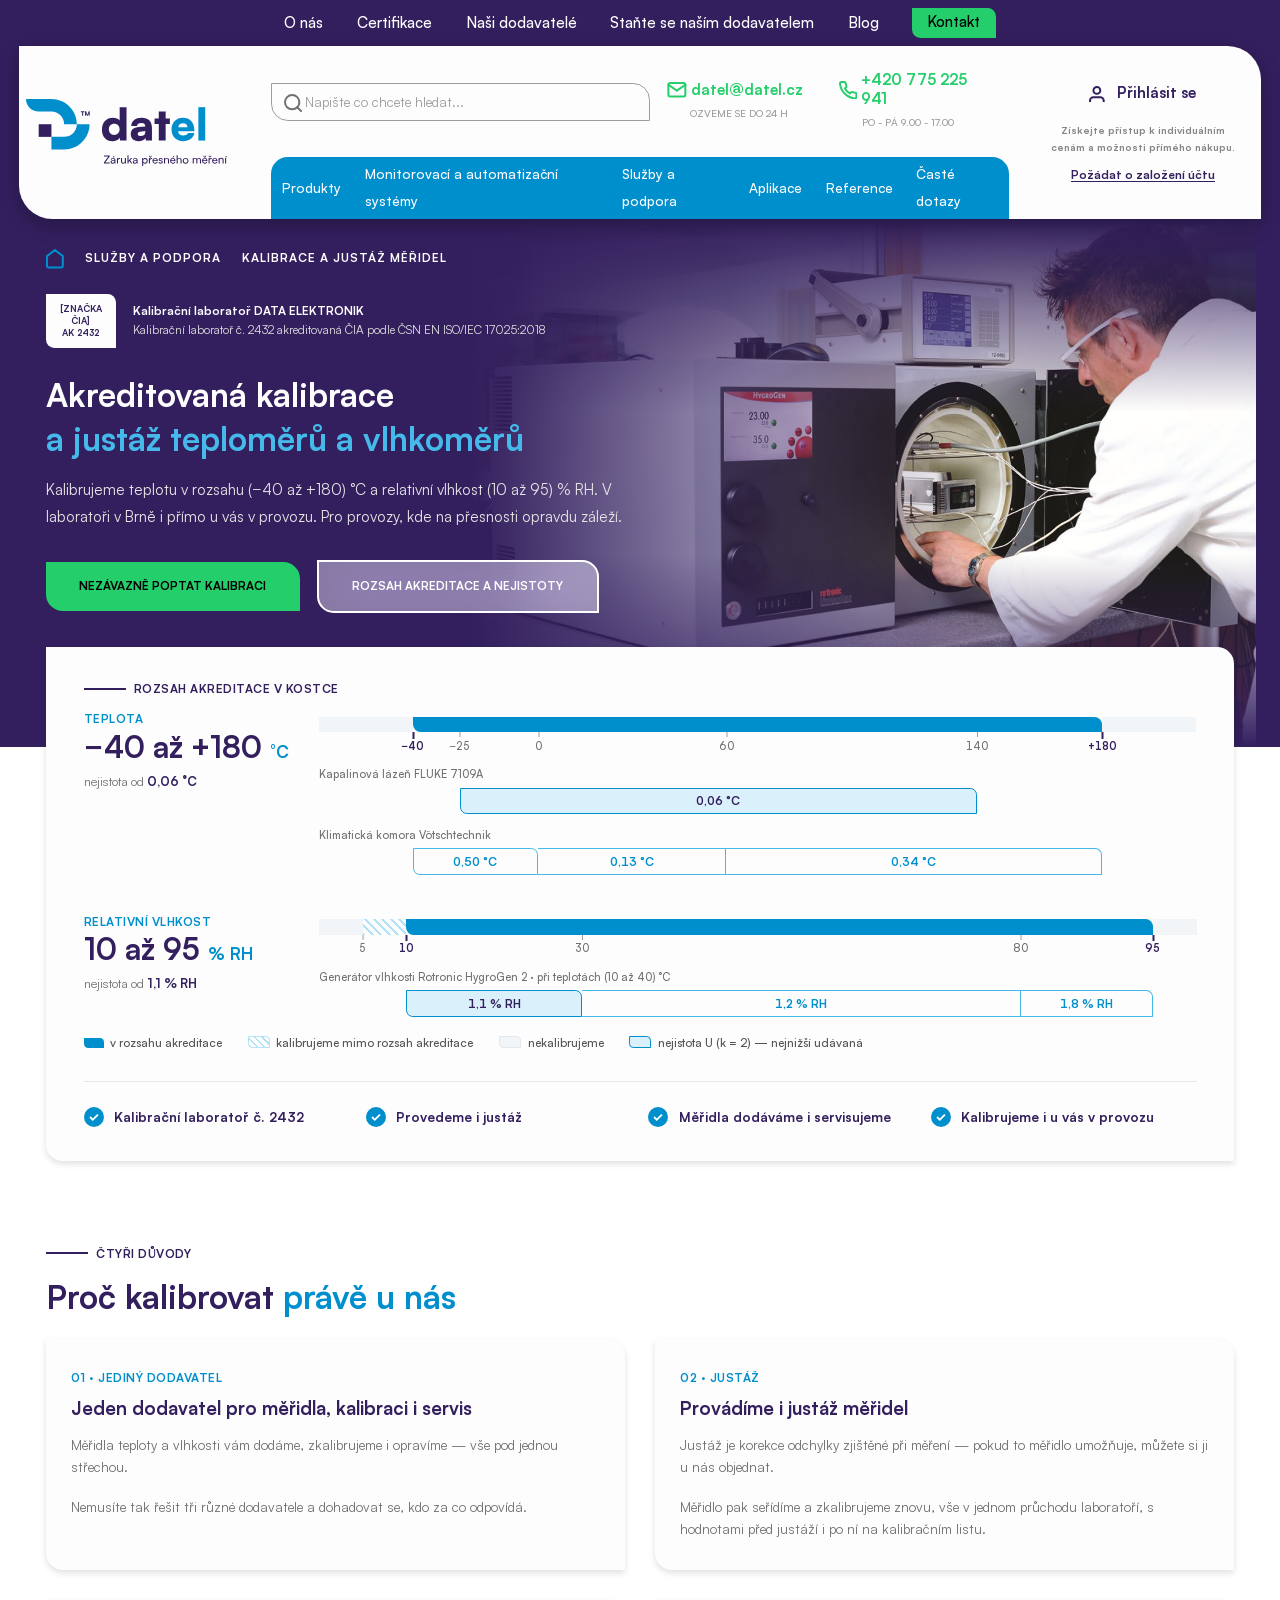
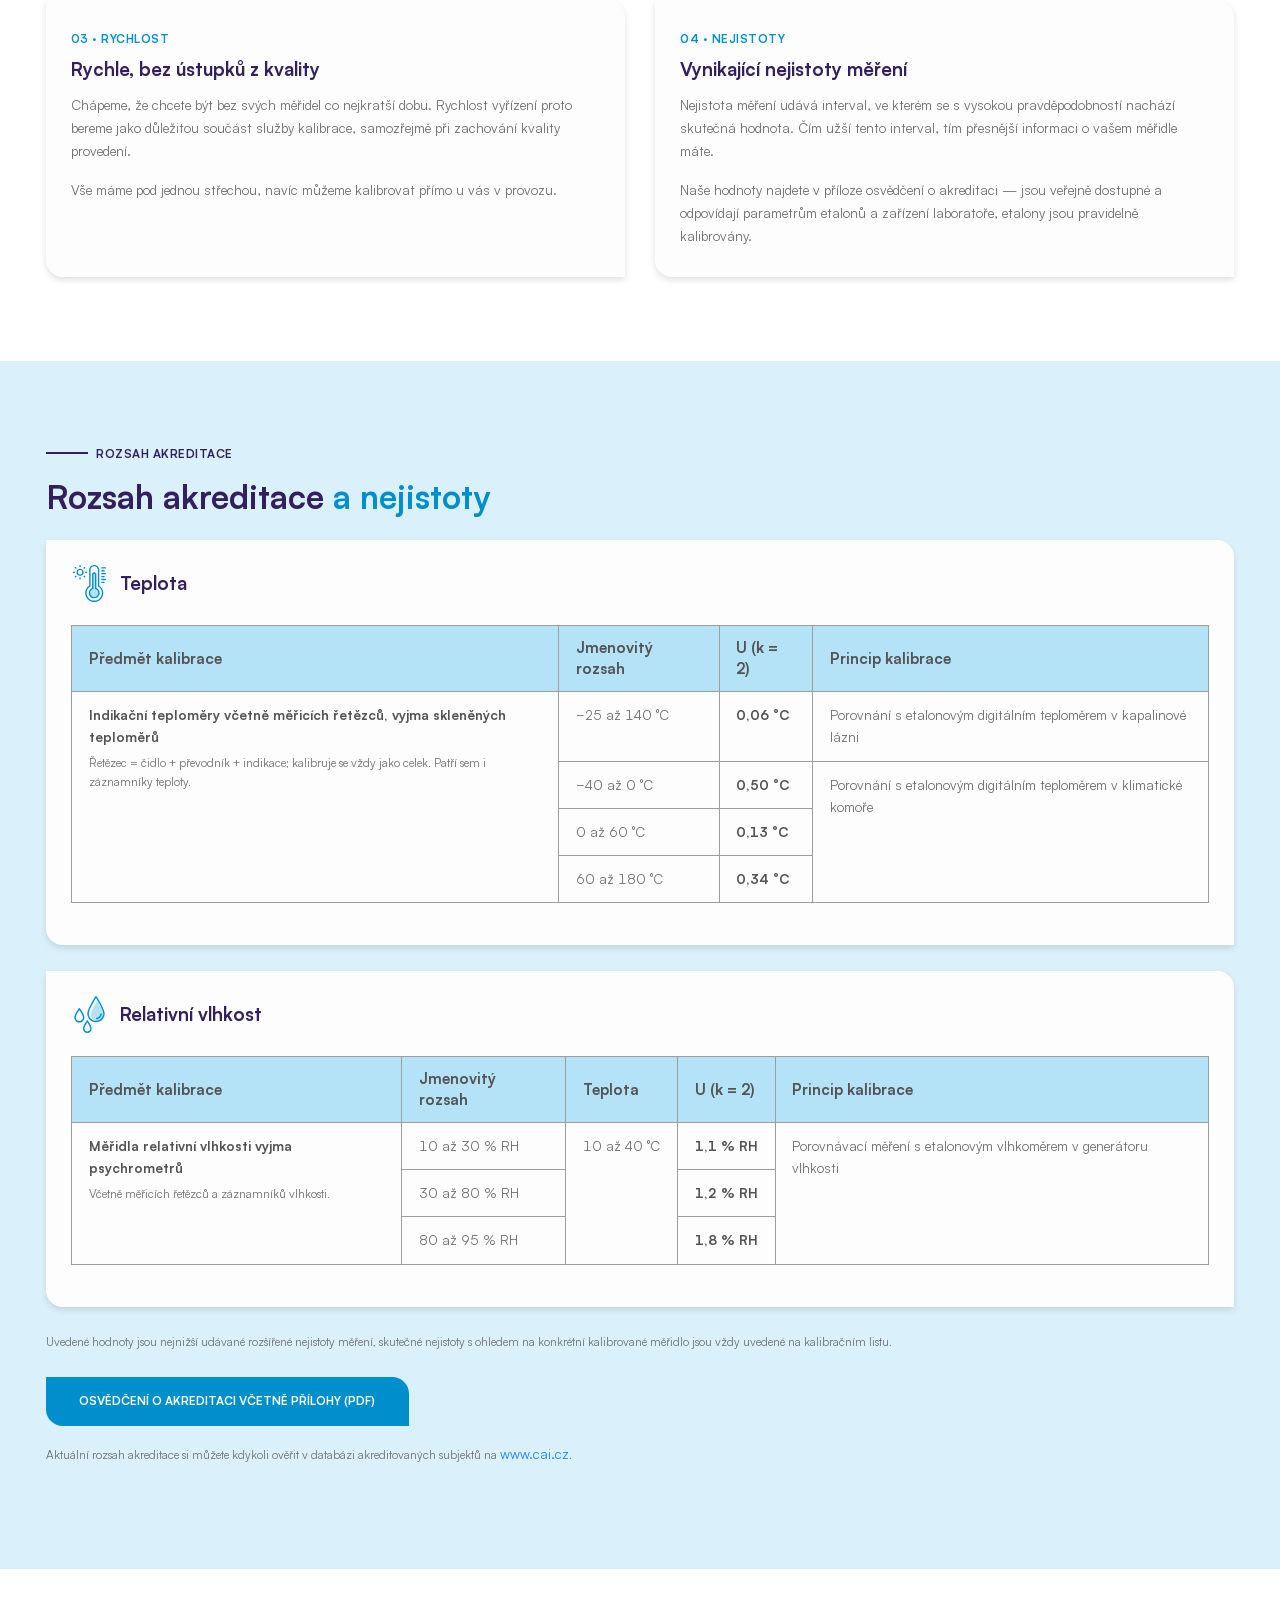
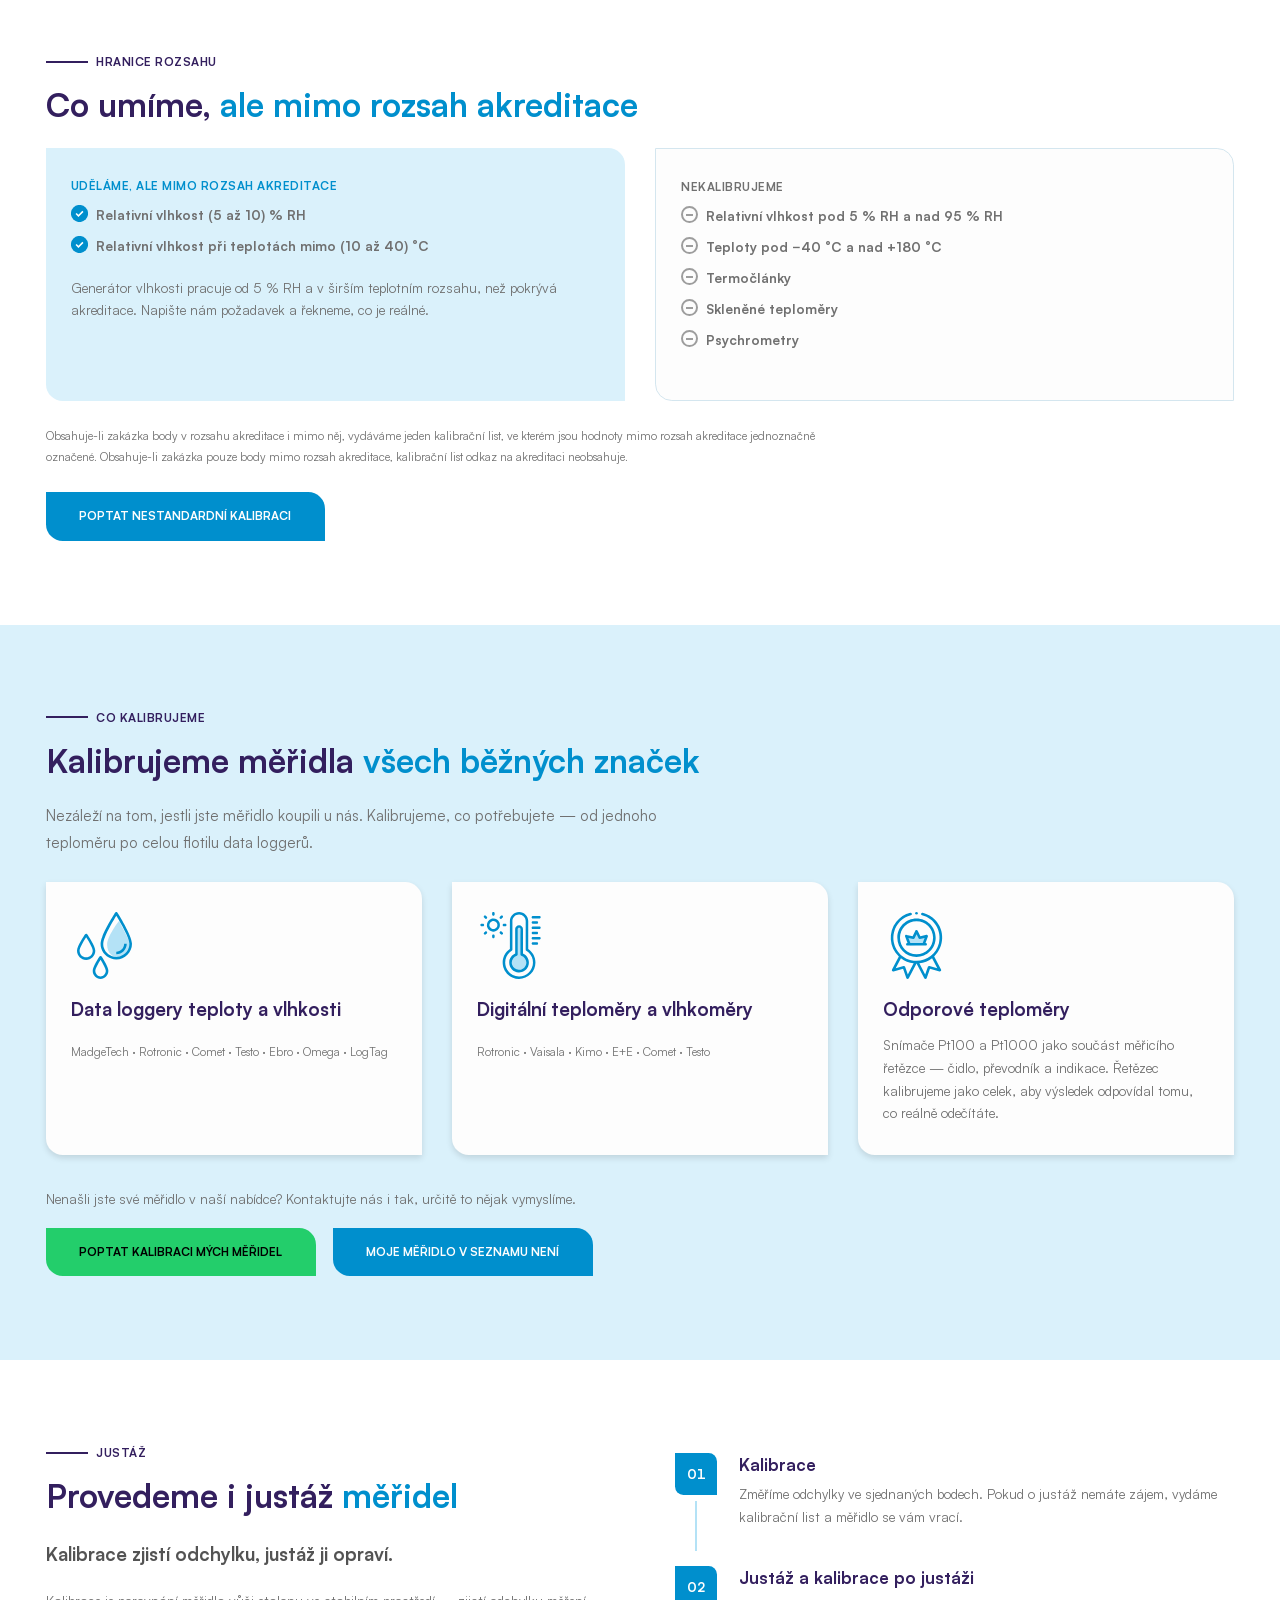
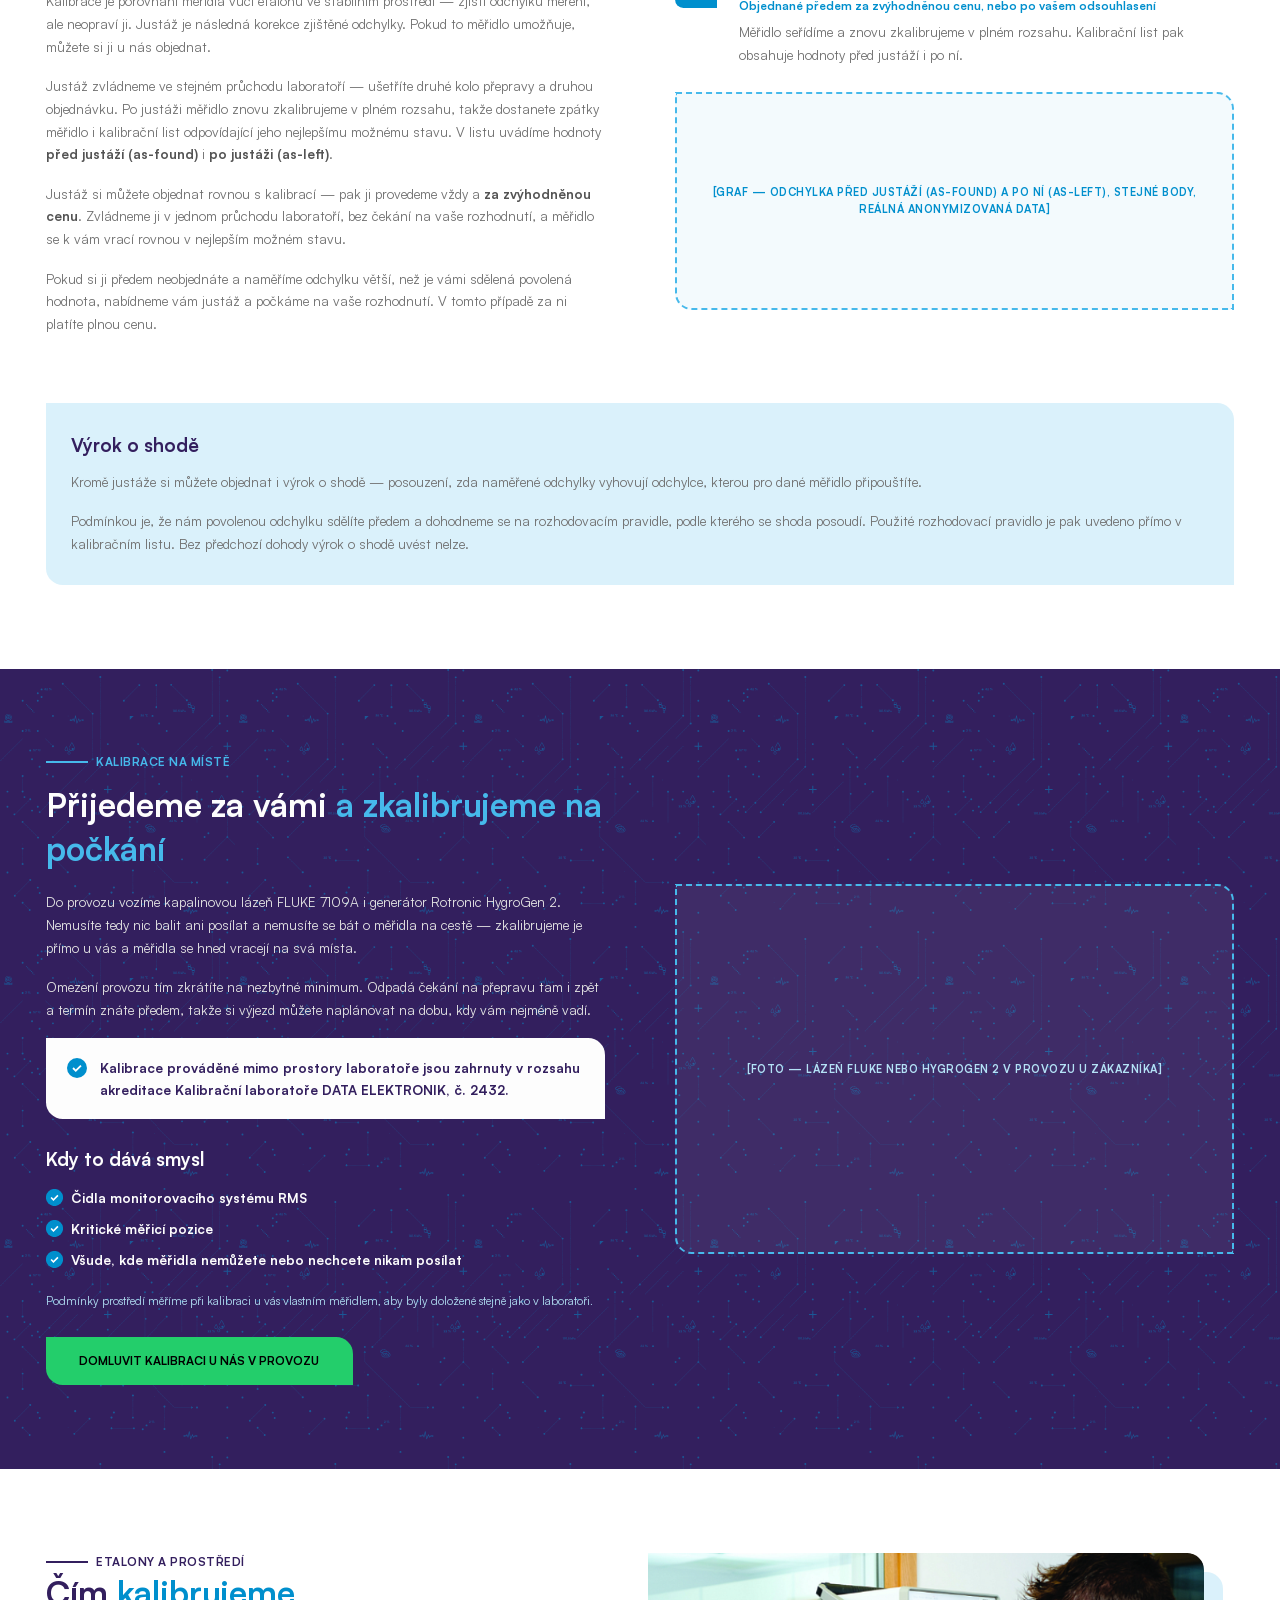
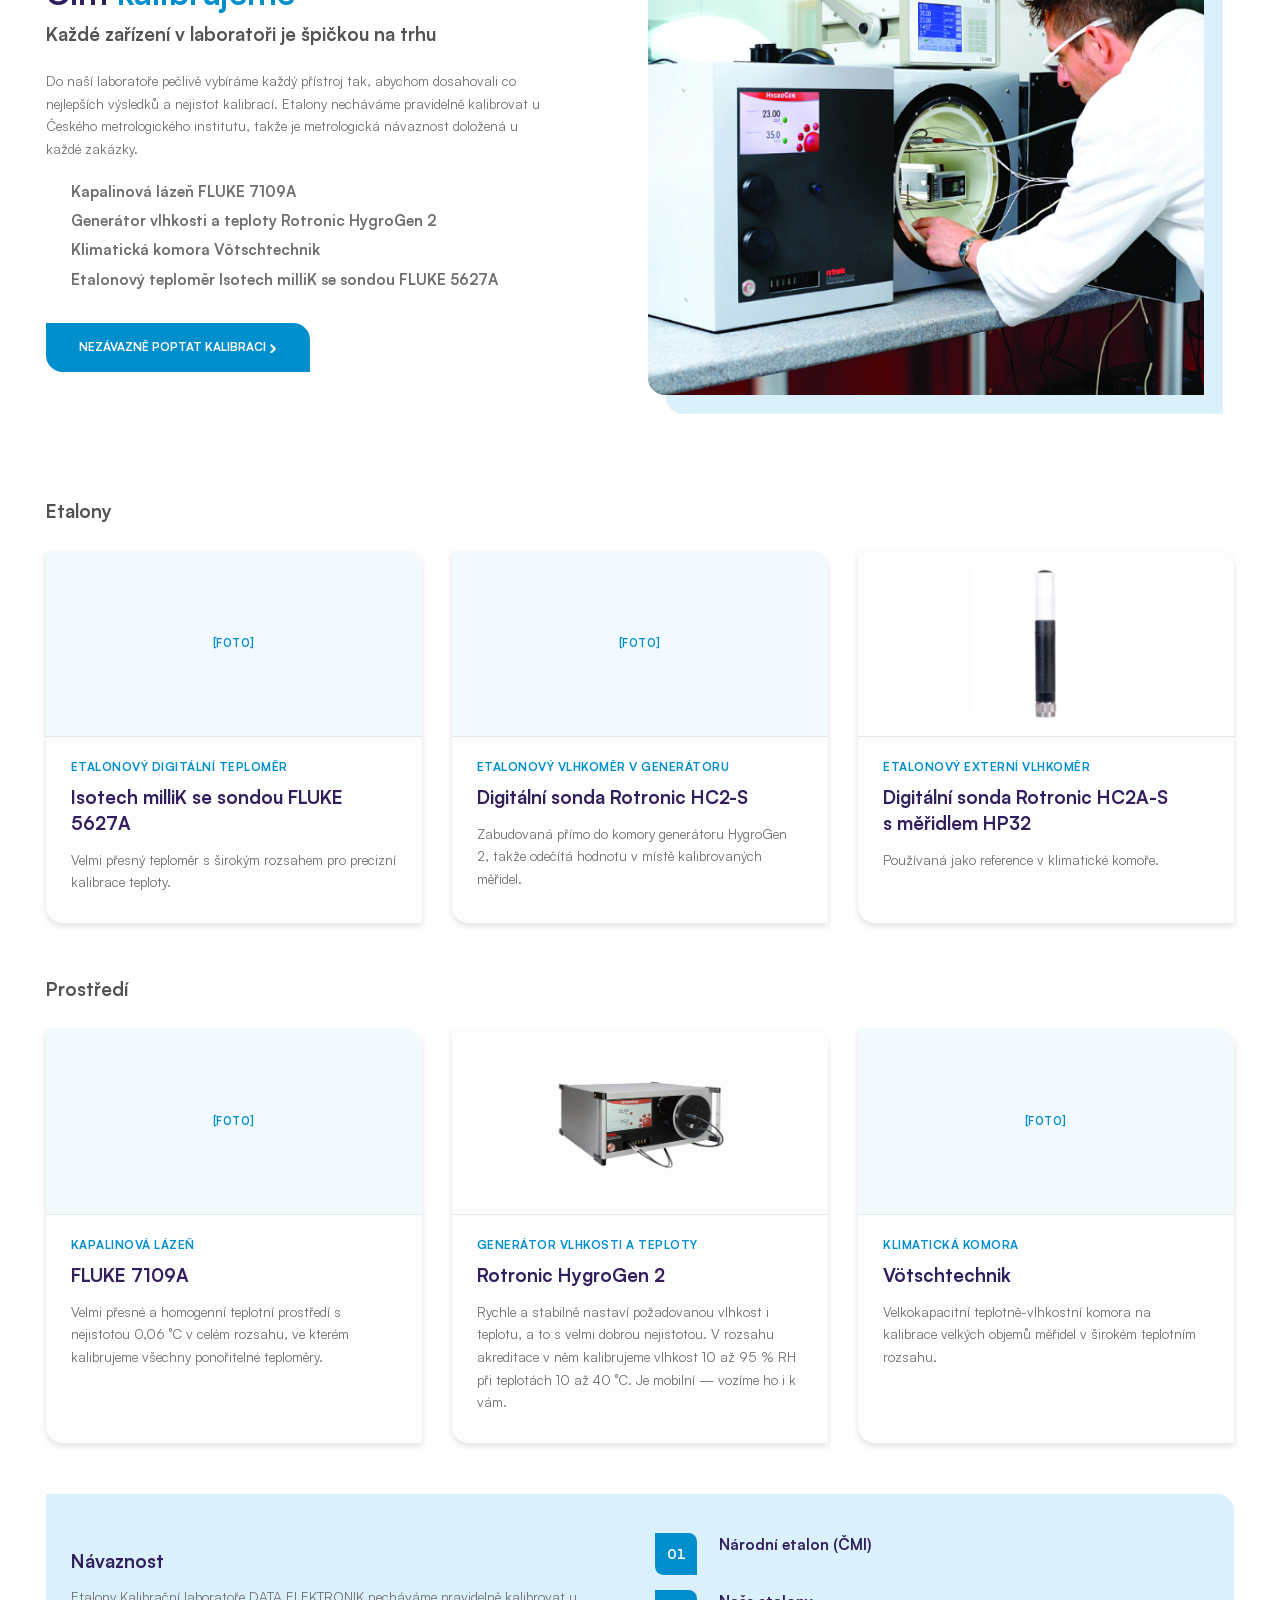
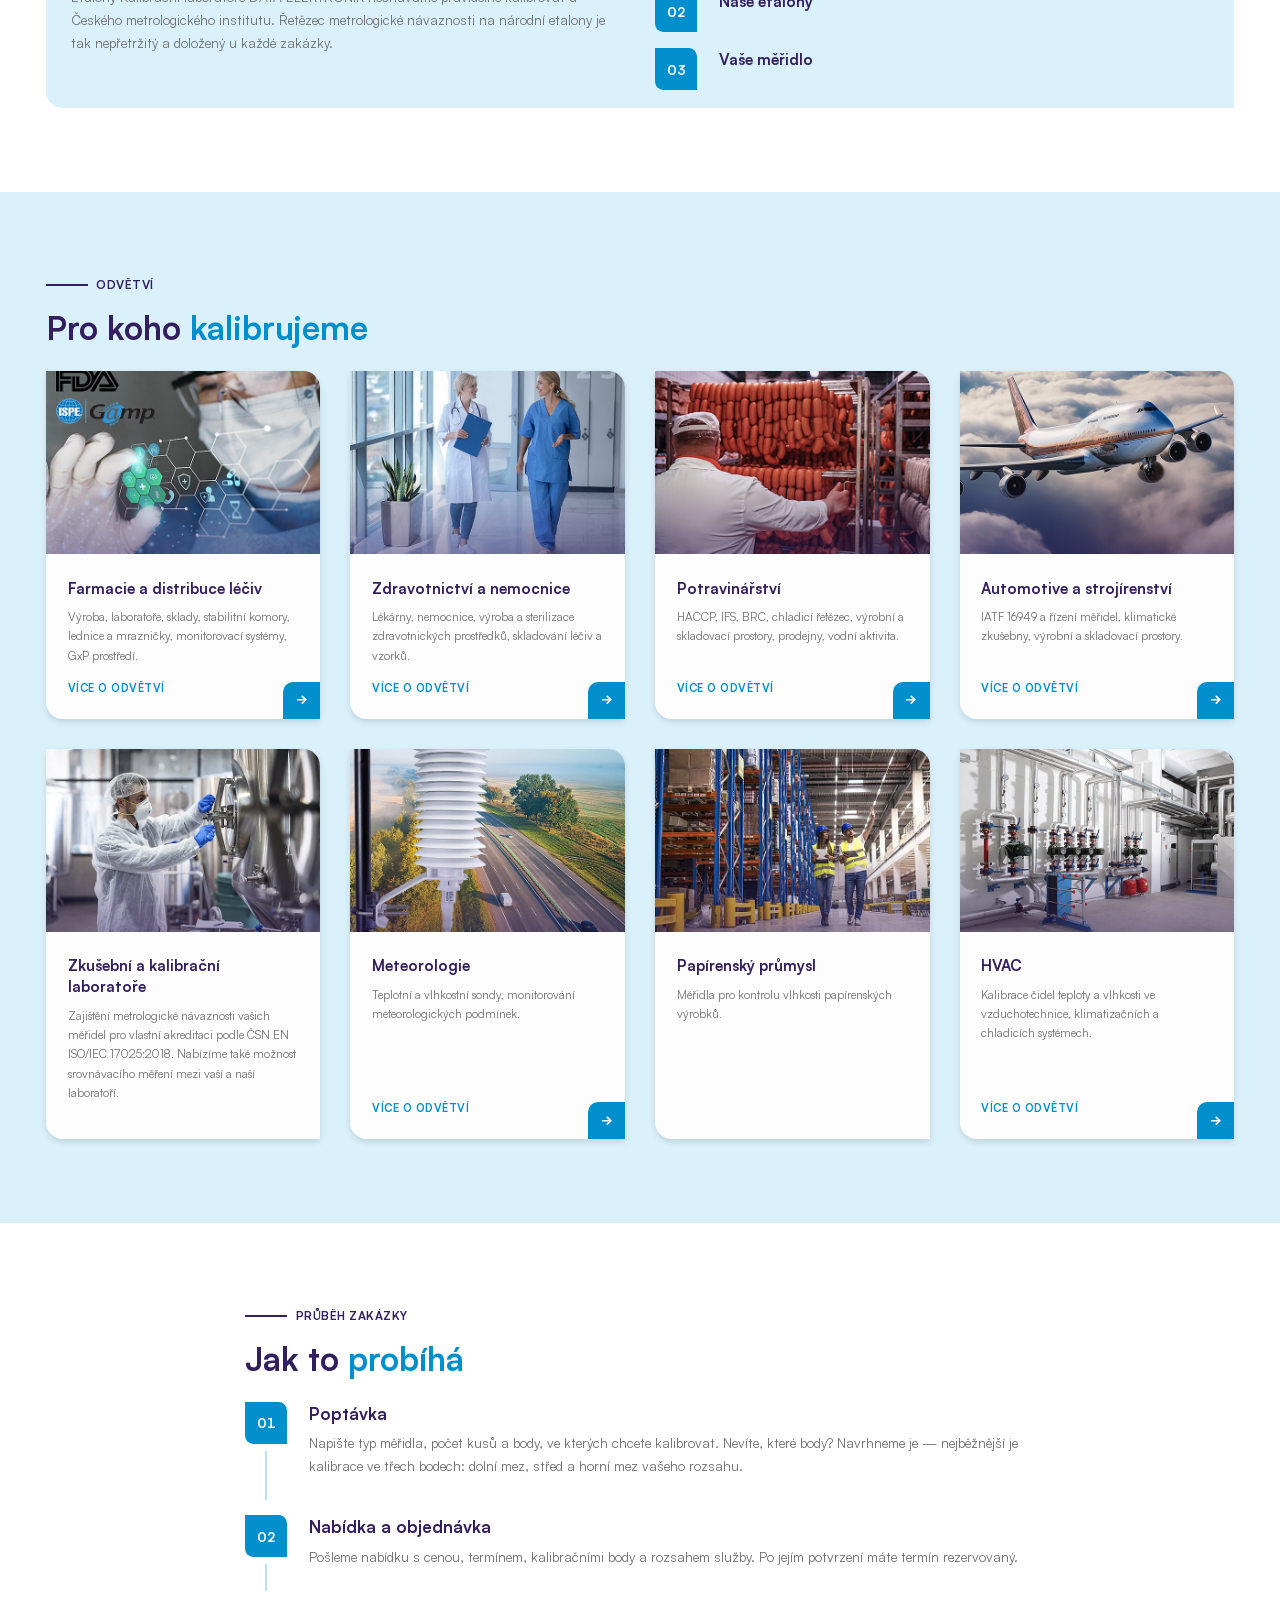
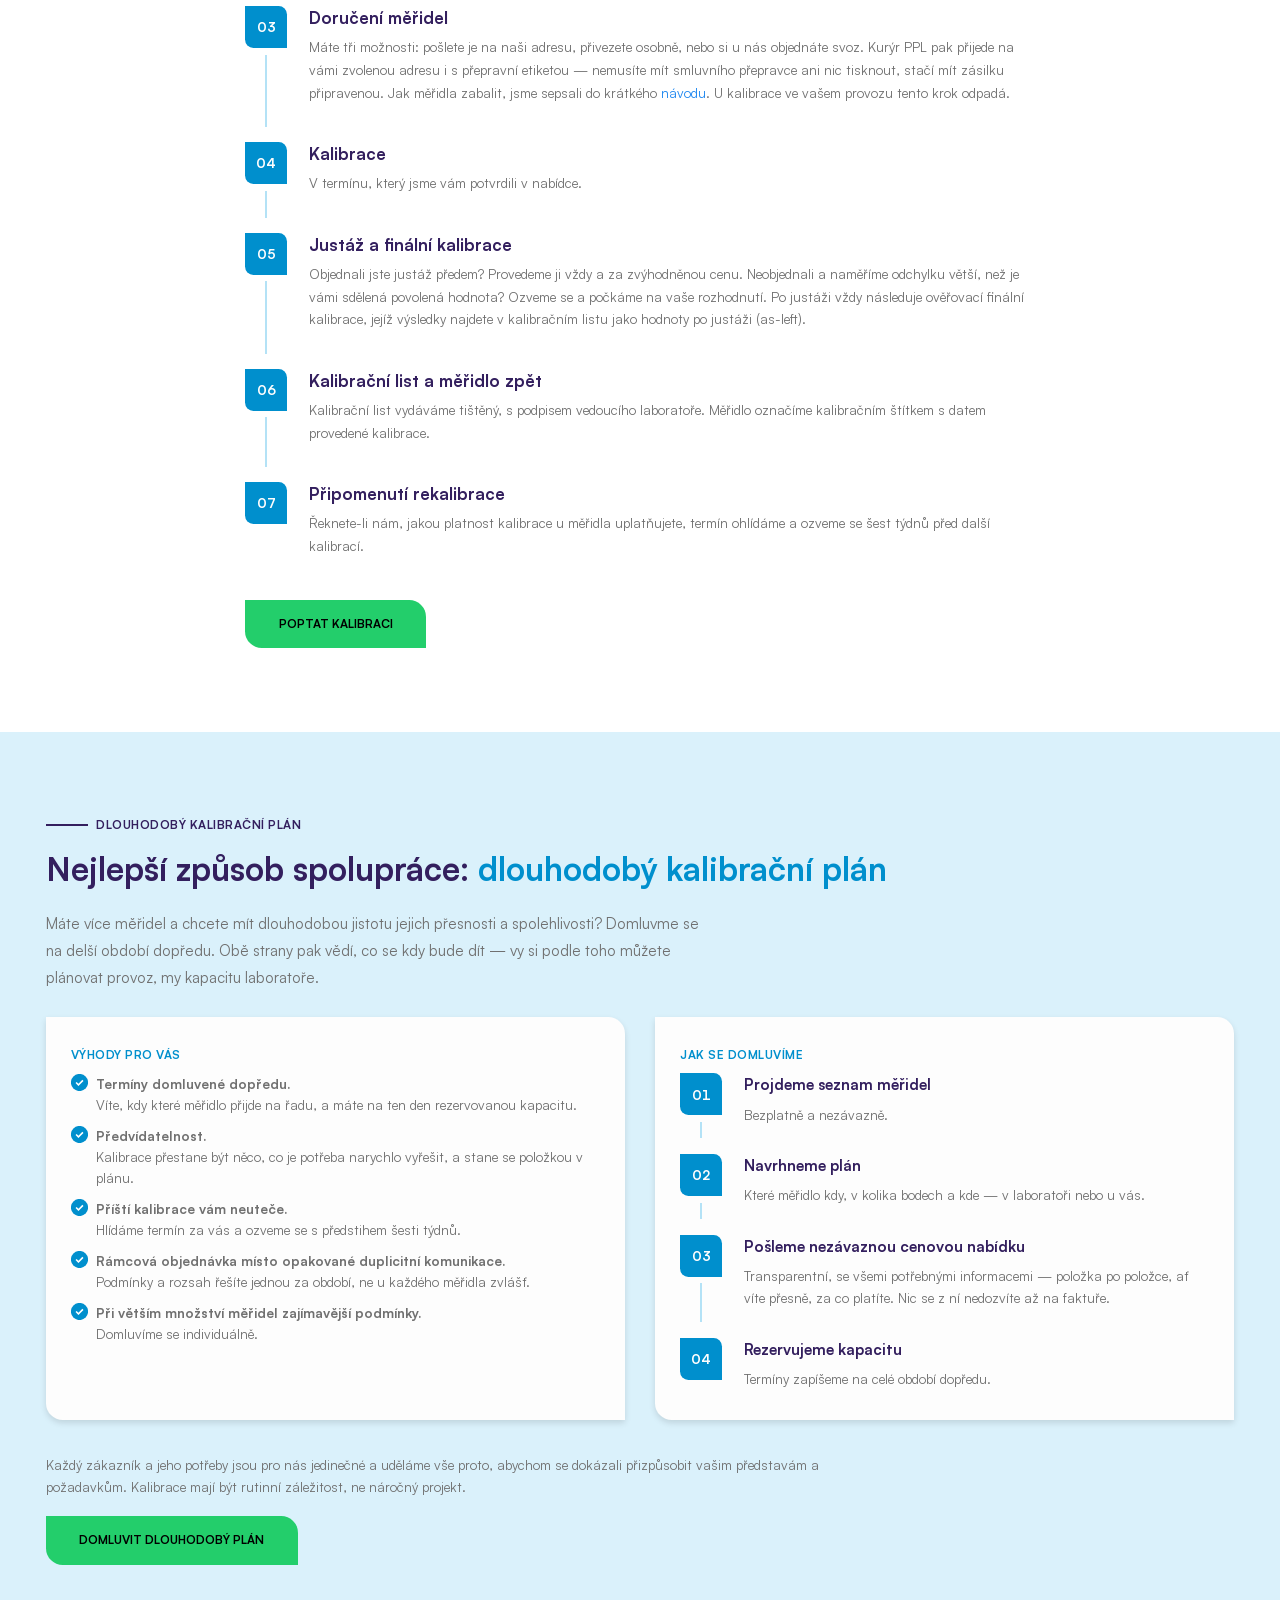
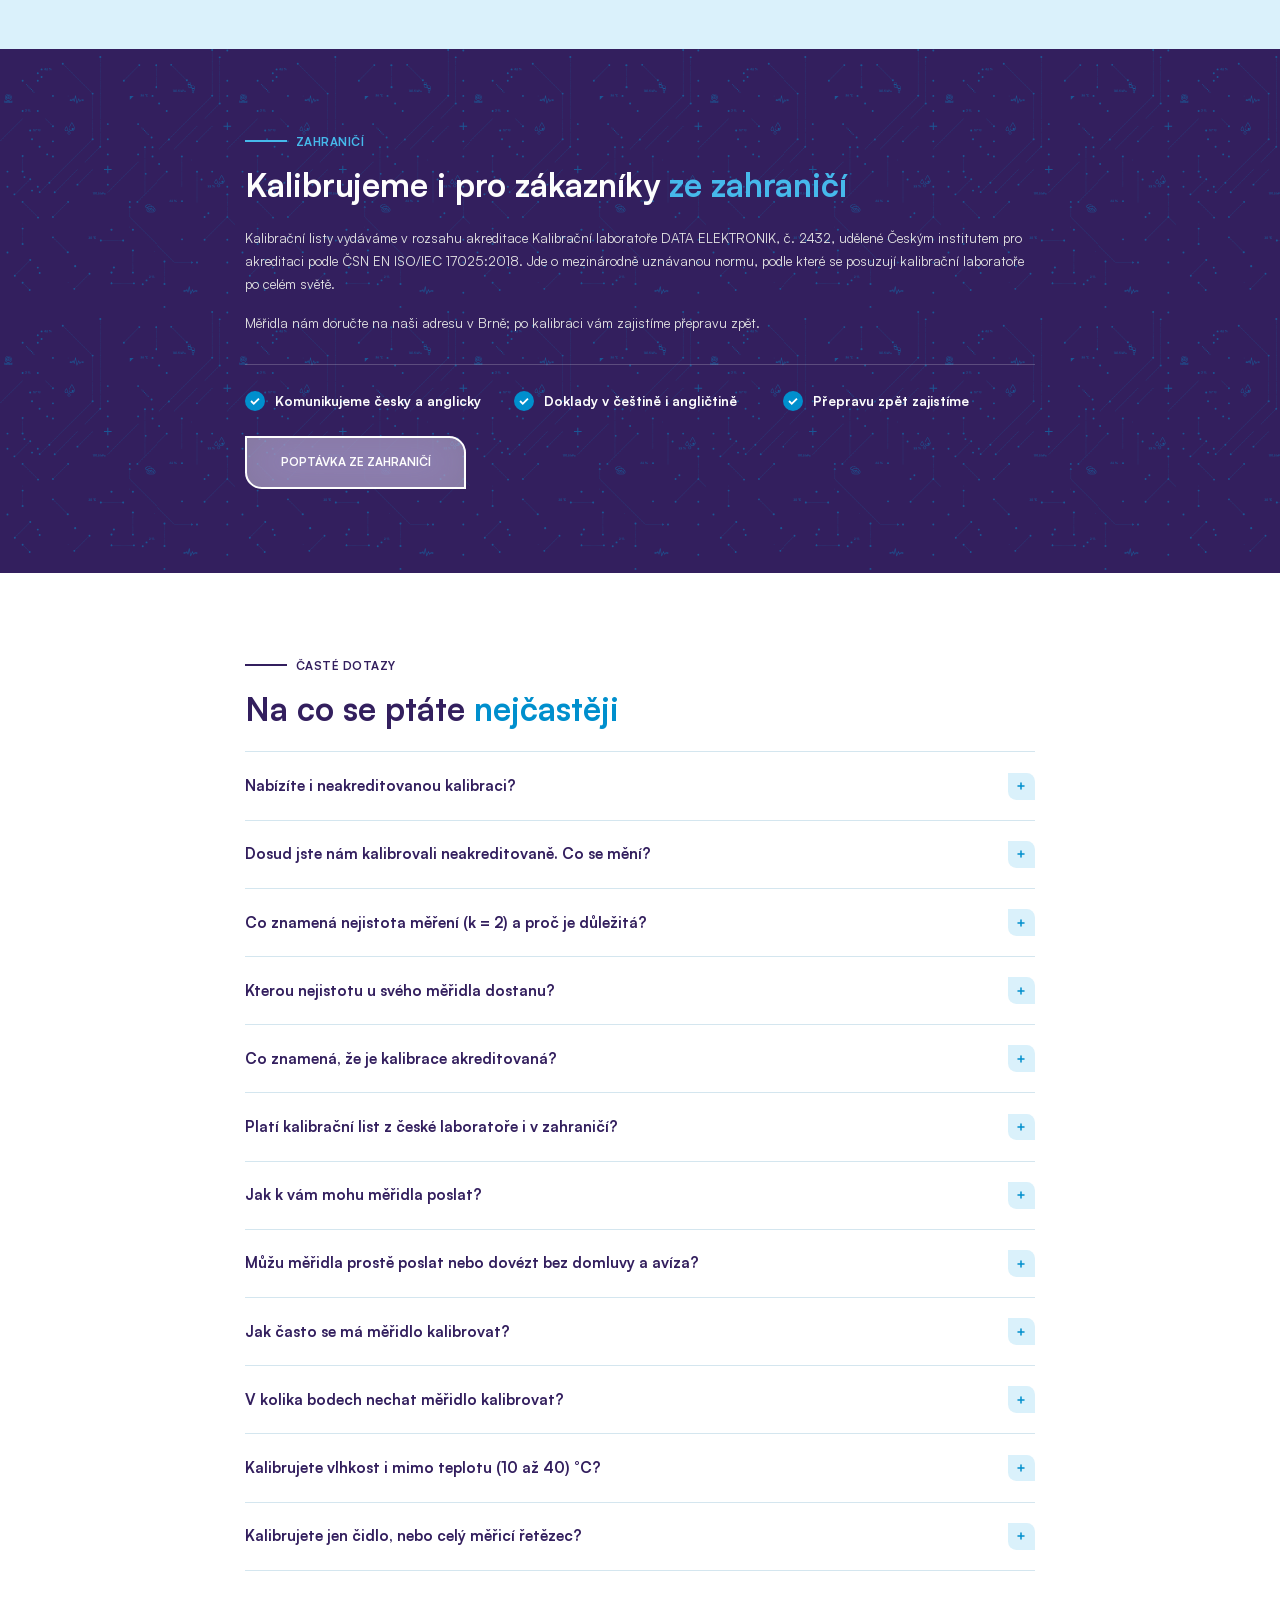
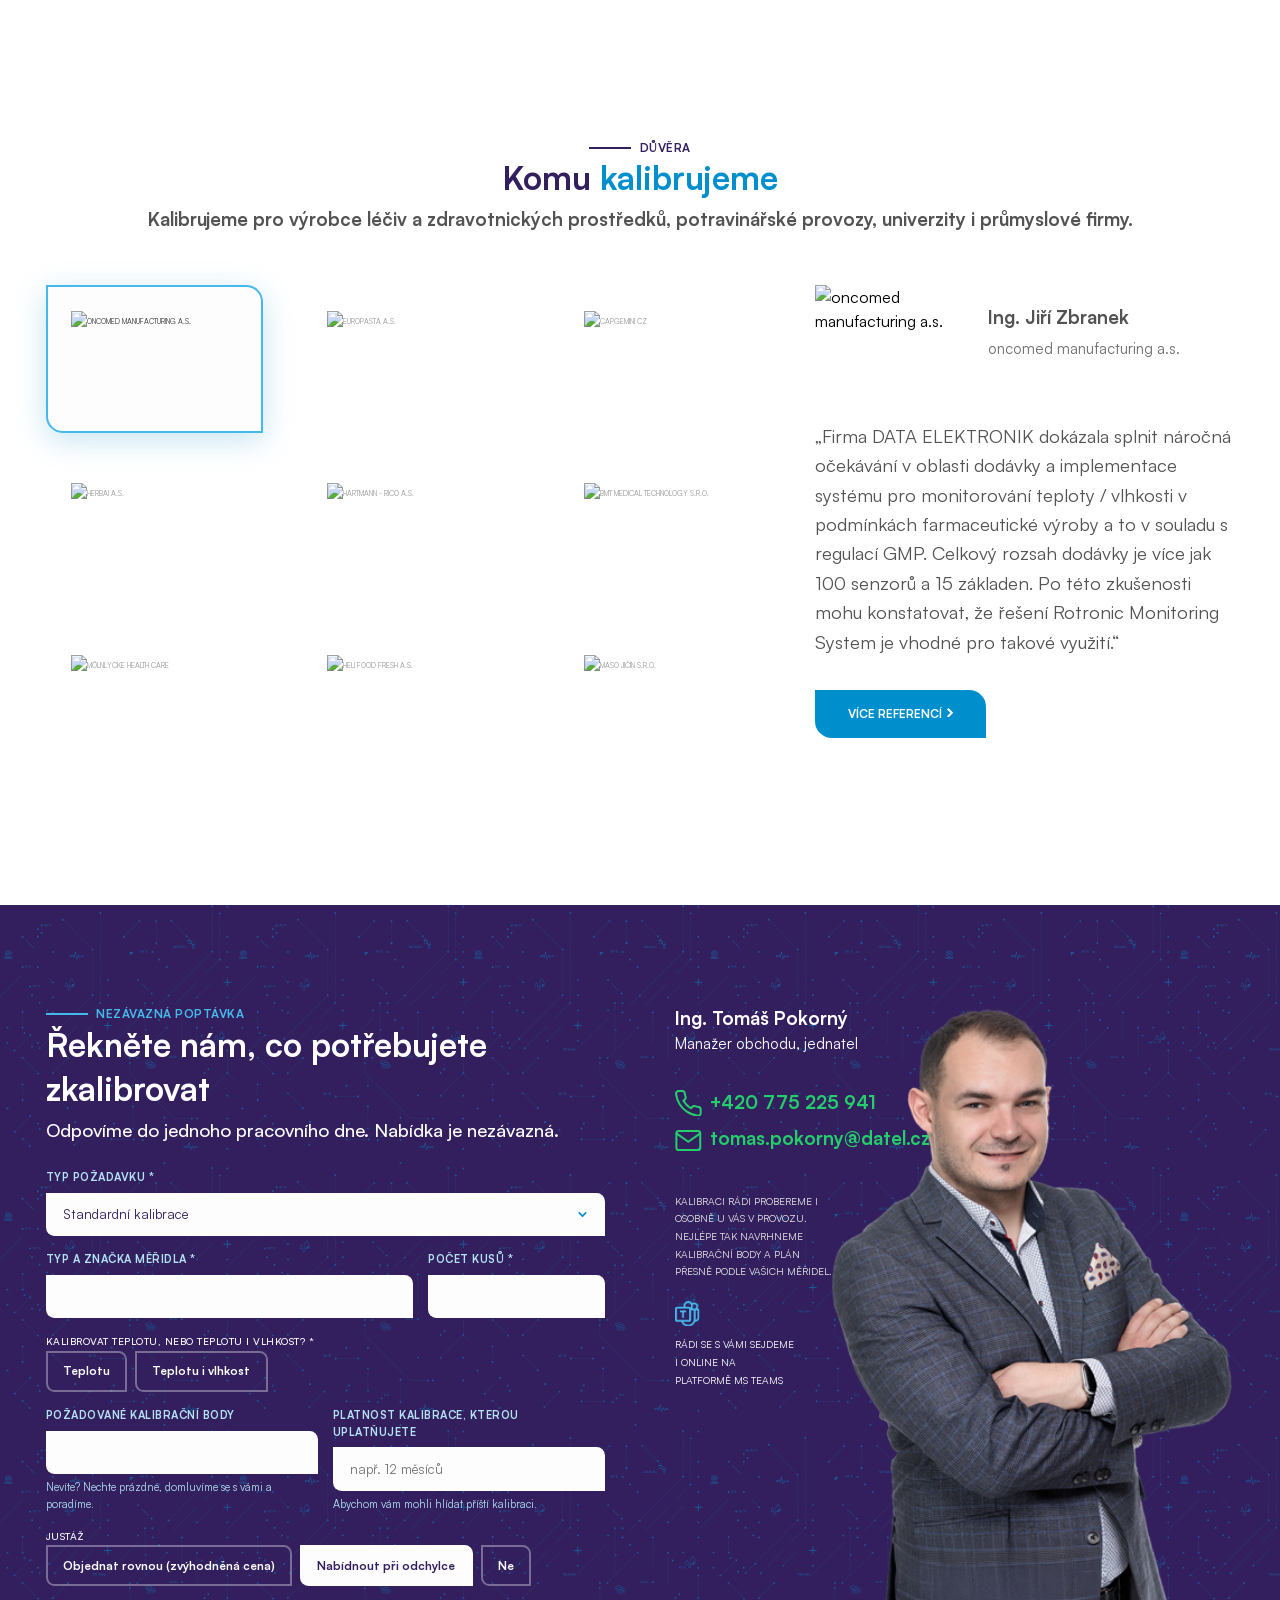
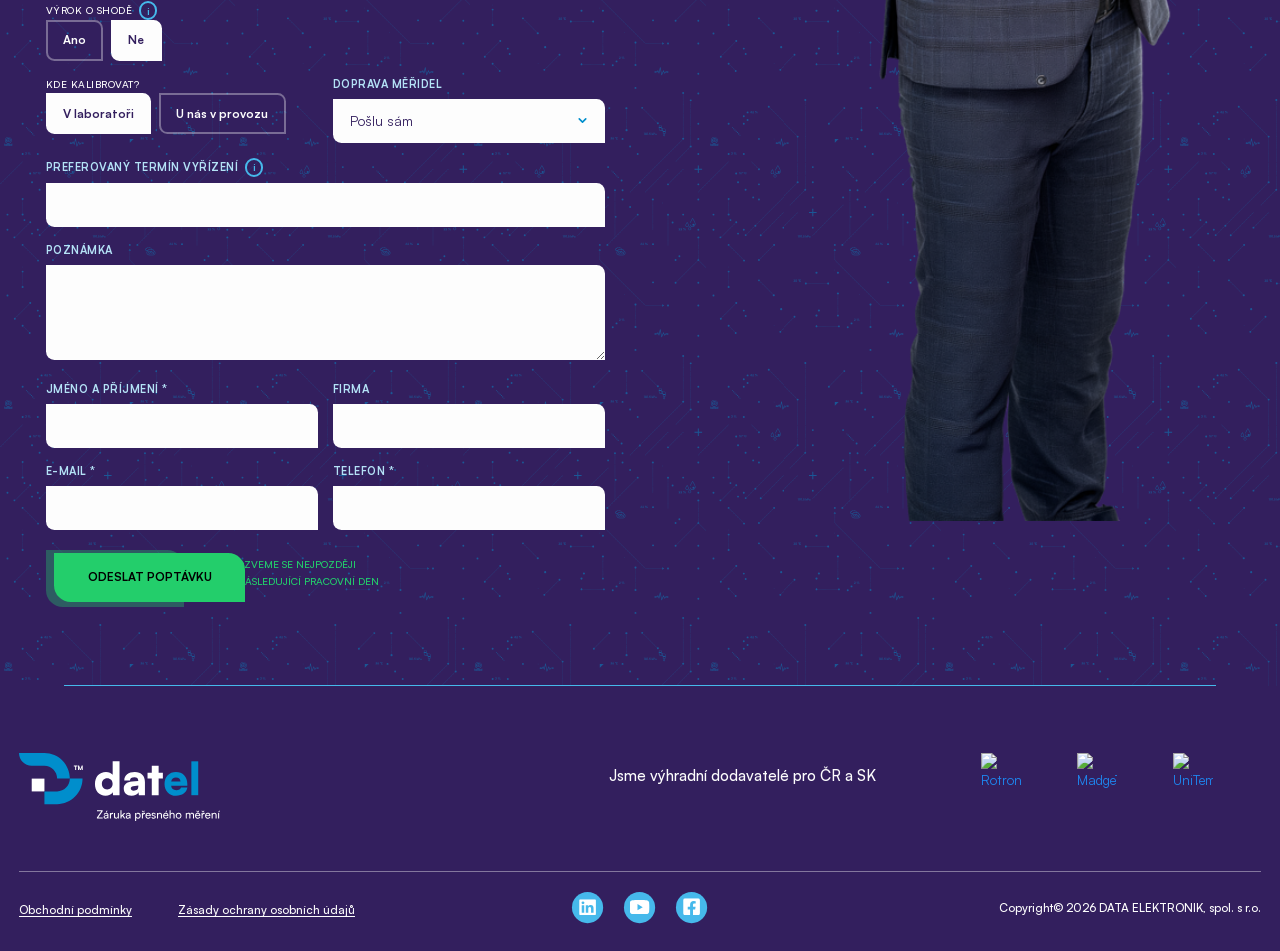
==== commit 4f2d71d8: "Tabulky v jednotném stylu DATEL (web i tisk), SVG logo s claimem i v okně vyhledávání Co-Authored-By" ====
--- a/index.html
+++ b/index.html
@@ -12,11 +12,11 @@
 <link rel="preload" href="assets/fonts/Satoshi-Regular.woff2" as="font" type="font/woff2" crossorigin>
 <link rel="preload" href="assets/fonts/Satoshi-Bold.woff2" as="font" type="font/woff2" crossorigin>
 <!-- Produkční CSS webu (kopie 1:1, cesty k obrázkům přesměrované na datel.cz) -->
-<link rel="stylesheet" href="assets/css/datel-site.css?v=mu33aac6">
+<link rel="stylesheet" href="assets/css/datel-site.css?v=mu34iwb2">
 <!-- Oprava písma pro celý web (Inter → Satoshi) -->
-<link rel="stylesheet" href="assets/css/datel-font-fix.css?v=mu33aac6">
+<link rel="stylesheet" href="assets/css/datel-font-fix.css?v=mu34iwb2">
 <!-- Nové styly této podstránky — na produkci stačí přidat jen tento soubor -->
-<link rel="stylesheet" href="assets/css/kalibrace.css?v=mu33aac6">
+<link rel="stylesheet" href="assets/css/kalibrace.css?v=mu34iwb2">
 <script type="application/ld+json">
 {
   "@context": "https://schema.org",
@@ -68,7 +68,7 @@
 
 </head>
 <body class="frontend-page">
-<header> <section class="topBar uk-visible@l"> <div class="container big"> <div class="menu"> <nav class="uk-navbar-container" data-uk-navbar> <div class="uk-navbar-center"> <ul class="uk-navbar-nav"> <li> <a href="https://www.datel.cz/o-nas" class="">O nás</a> </li> <li> <a href="https://www.datel.cz/certifikace" class="">Certifikace</a> </li> <li> <a href="https://www.datel.cz/nasi-dodavatele" class="">Naši dodavatelé</a> </li> <li> <a href="https://www.datel.cz/stante-se-nasim-dodavatelem" class="">Staňte se naším dodavatelem</a> </li> <li> <a href="https://www.datel.cz/blog" class="">Blog</a> </li> <li> <a href="https://www.datel.cz/kontakty" class="button kontakt_zahlavi">Kontakt</a> </li> </ul> </div> </nav> </div> </div> </section> <section class="mainBar" data-uk-sticky="offset: -1"> <div class="container big boundary"> <div class="mainPack"> <div class="uk-grid-small" data-uk-grid> <div class="uk-width-1-5@l uk-width-auto fx fxa"> <div class="logoPack"> <a href="https://www.datel.cz/" class="logo logo--claim"><img src="assets/img/logo/datel-logo-claim-svetly.svg" alt="DATEL — Záruka přesného měření" title="Datel.cz" width="239" height="80"></a> </div> </div> <div class="uk-width-3-5@l uk-width-expand"> <div class="top"> <picture class="uk-hidden@l magnifyIco"> <img loading="lazy" src="assets/site/svg/magnifyIco.svg" alt="magnify icon" data-uk-svg> </picture> <form action="https://www.datel.cz/hledani" method="post" id="frm-searchAutocomplete-searchForm" class="uk-visible@l"> <picture> <img loading="lazy" src="assets/site/svg/magnifyIco.svg" alt="magnify icon" data-uk-svg> </picture> <input name="searched" data-min-length="3" id="frm-searchAutocomplete-searchForm-searched" data-nette-rules='[{"op":":minLength","msg":"Minimální délka slova je 3","arg":3}]' type="search" data-search-autocomplete-input placeholder="Napište co chcete hledat..."> <input name="_submit" value="submit" type="submit"> <input type="submit" name="dynamic" class="uk-hidden ajax actionLoading" data-search-autocomplete-dynamic> <input type="hidden" name="_token_" value="ykbpykfi8pf40LqQ1IY5xwvVZJk78l2NGU3Lw="><input type="hidden" name="_do" value="searchAutocomplete-searchForm-submit"></form> <div id="snippet-searchAutocomplete-itemSnippet"> </div> <div class="contactPack"> <div class="col"> <a href="mailto:datel@datel.cz" class="mail_zahlavi"> <picture> <img loading="lazy" src="assets/site/svg/mailIco.svg" alt="mail icon" data-uk-svg> </picture> <span class="uk-visible@l">datel@datel.cz</span> </a> <span class="subs uk-visible@l">Ozveme se do 24 h</span> </div> <div class="col"> <a href="tel:+420775225941" class="tel_zahlavi"> <picture> <img loading="lazy" src="assets/site/svg/phoneIco.svg" alt="phone icon" data-uk-svg> </picture> <span class="uk-visible@l">+420 775 225 941</span> </a> <span class="subs uk-visible@l">Po - Pá 9.00 - 17.00</span> </div> </div> <a class="uk-navbar-toggle uk-hidden@l" data-uk-toggle="target: #offcanvas-nav" href="#"> <picture class="toggle"> <img loading="lazy" src="assets/site/svg/toggleMenu.svg" data-uk-svg> </picture> <picture class="close"> <img loading="lazy" src="assets/site/svg/closeMenu.svg" data-uk-svg> </picture> </a> </div> <div class="bottom uk-visible@l"> <nav class="uk-navbar-container" data-uk-navbar> <div class="uk-navbar-center"> <ul class="uk-navbar-nav"> <li> <a href="https://www.datel.cz/produkty"><span>Produkty</span></a> <div data-uk-dropdown="pos: bottom-center; boundary: !.boundary; boundary-align: true; stretch: true; animation: slide-top; animate-out: true; duration: 100;delay-hide: 100"> <div class="dropPanel"> <div class="uk-grid-collapse" data-uk-grid> <div class="uk-width-auto@m"> <ul class="uk-tab-left" data-uk-tab="connect: #component-tab-left; animation: uk-animation-fade">  <li> <a href=""> <picture> <img src="assets/site/svg/whiteArrow.svg" alt="white arrow icon" data-uk-svg> </picture> <span>Dle parametru</span> </a> </li> <li> <a href=""> <picture> <img src="assets/site/svg/whiteArrow.svg" alt="white arrow icon" data-uk-svg> </picture> <span>Dle výrobce</span> </a> </li> </ul> </div> <div class="uk-width-expand@m"> <ul id="component-tab-left" class="uk-switcher"> <li> <div class="uk-grid-small" data-uk-grid> <div class="uk-width-1-5"> <ul> <li> <a href="https://www.datel.cz/mereni-teploty" > Měření teploty </a> </li> <li> <a href="https://www.datel.cz/mereni-vlhkosti" > Měření vlhkosti </a> </li> <li> <a href="https://www.datel.cz/mereni-vodni-aktivity" > Měření vodní aktivity </a> </li> <li> <a href="https://www.datel.cz/mereni-co2" > Měření CO<sub>2</sub> </a> </li> <li> <a href="https://www.datel.cz/mereni-diferencniho-tlaku" > Měření diferenčního tlaku </a> </li> <li> <a href="https://www.datel.cz/mereni-nizkeho-rosneho-bodu" > Měření nízkého rosného bodu </a> </li> </ul> </div> <div class="uk-width-1-5"> <ul> <li> <a href="https://www.datel.cz/mereni-tlaku" > Měření tlaku </a> </li> <li> <a href="https://www.datel.cz/mereni-proudu-a-napeti" > Měření proudu a napětí </a> </li> <li> <a href="https://www.datel.cz/mereni-pretizeni-a-vibraci" > Měření přetížení a vibrací </a> </li> <li> <a href="https://www.datel.cz/mereni-vodni-hladiny" > Měření vodní hladiny </a> </li> <li> <a href="https://www.datel.cz/mereni-rychlosti-vetru" > Měření rychlosti větru </a> </li> <li> <a href="https://www.datel.cz/mereni-ph" > Měření pH </a> </li> </ul> </div> <div class="uk-width-1-5"> <ul> <li> <a href="https://www.datel.cz/mereni-deformace-a-mechanickeho-napeti" > Měření mechanického napětí </a> </li> <li> <a href="https://www.datel.cz/mereni-pulzu-stavu-a-udalosti" > Měření pulzů, stavů a událostí </a> </li> <li> <a href="https://www.datel.cz/kalibratory-a-kalibracni-vybaveni" > Kalibrátory a kalibrační vybavení </a> </li> <li> <a href="https://www.datel.cz/vakuove-pajeci-pece" > Vakuové pájecí pece </a> </li> <li> <a href="https://www.datel.cz/vakuove-pece-pro-rychle-tepelne-zihani" > Vakuové pece pro rychlé tepelné žíhání </a> </li> <li> <a href="https://www.datel.cz/vyhrivane-desky" > Vyhřívané desky </a> </li> </ul> </div> <div class="uk-width-1-5"> <ul> <li> <a href="https://www.datel.cz/wire-bondery" > Wire bondery </a> </li> <li> <a href="https://www.datel.cz/software" > Software </a> </li> </div> </li> <li> <div class="uk-grid-small" data-uk-grid> <div class="uk-width-1-5"> <ul> <li> <a href="" class="pic"> <picture> <source srcset="https://www.datel.cz/www/upload/792159b8/20240410045447801/20240410045447801.120x120.webp" type="image/webp"> <img src="https://www.datel.cz/www/upload/792159b8/20240410045447801/20240410045447801.120x120.png" alt="Rotronic" title="Rotronic"> </picture> </a> <div> <ul> <li> <a href="https://www.datel.cz/vlhkostni-sondy"> Vlhkostní sondy </a> </li> <li> <a href="https://www.datel.cz/vlhkostni-prevodniky"> Vlhkostní převodníky </a> </li> <li> <a href="https://www.datel.cz/rucni-meridla-vlhkosti"> Ruční měřidla vlhkosti </a> </li> <li> <a href="https://www.datel.cz/meteorologicke-vlhkomery"> Meteorologické vlhkoměry </a> </li> <li> <a href="https://www.datel.cz/mereni-vodni-aktivity"> Měření vodní aktivity </a> </li> <li> <a href="https://www.datel.cz/mereni-co2"> Měření CO<sub>2</sub> </a> </li> <li> <a href="https://www.datel.cz/mereni-diferencniho-tlaku"> Měření diferenčního tlaku </a> </li> <li> <a href="https://www.datel.cz/mereni-nizkeho-rosneho-bodu"> Měření nízkého rosného bodu </a> </li> <li> <a href="https://www.datel.cz/kalibratory-a-kalibracni-vybaveni"> Kalibrátory a kalibrační vybavení </a> </li> <li> <a href="https://www.datel.cz/software-rotronic"> Software Rotronic </a> </li> <li> <a href="https://www.datel.cz/rms"> Monitorovací systém RMS </a> </li> </ul> </div> </li> </ul> </div> <div class="uk-width-1-5"> <ul> <li> <a href="" class="pic"> <picture> <source srcset="https://www.datel.cz/www/upload/792159b8/20240410013145419/20240410013145419.120x120.webp" type="image/webp"> <img src="https://www.datel.cz/www/upload/792159b8/20240410013145419/20240410013145419.120x120.png" alt="MadgeTech" title="MadgeTech"> </picture> </a> <div> <ul> <li> <a href="https://www.datel.cz/teplotni-data-loggery"> Teplotní data loggery </a> </li> <li> <a href="https://www.datel.cz/vlhkostni-data-loggery"> Vlhkostní data loggery </a> </li> <li> <a href="https://www.datel.cz/data-loggery-tlaku"> Data loggery tlaku </a> </li> <li> <a href="https://www.datel.cz/mereni-pretizeni-a-vibraci"> Měření přetížení a vibrací </a> </li> <li> <a href="https://www.datel.cz/mereni-proudu-a-napeti"> Měření proudu a napětí </a> </li> <li> <a href="https://www.datel.cz/mereni-pulzu-stavu-a-udalosti"> Měření pulzů, stavů a událostí </a> </li> <li> <a href="#"> Data loggery CO<sub>2</sub> </a> </li> <li> <a href="https://www.datel.cz/mereni-vodni-hladiny"> Měření vodní hladiny </a> </li> <li> <a href="https://www.datel.cz/mereni-rychlosti-vetru"> Měření rychlosti větru </a> </li> <li> <a href="https://www.datel.cz/data-loggery-diferencniho-tlaku"> Data loggery diferenčního tlaku </a> </li> <li> <a href="https://www.datel.cz/software-madgetech"> Software MadgeTech </a> </li> <li> <a href="https://www.datel.cz/mereni-ph"> Měření pH </a> </li> </ul> </div> </li> </ul> </div> <div class="uk-width-1-5"> <ul> <li> <a href="" class="pic"> <picture> <source srcset="https://www.datel.cz/www/upload/792159b8/20240410013255136/20240410013255136.120x120.webp" type="image/webp"> <img src="https://www.datel.cz/www/upload/792159b8/20240410013255136/20240410013255136.120x120.png" alt="UniTemp" title="UniTemp"> </picture> </a> <div> <ul> <li> <a href="https://www.datel.cz/vakuove-pajeci-pece"> Vakuové pájecí pece </a> </li> <li> <a href="https://www.datel.cz/vakuove-pece-pro-rychle-tepelne-zihani"> Vakuové pece pro rychlé tepelné žíhání </a> </li> <li> <a href="https://www.datel.cz/vyhrivane-desky"> Vyhřívané desky </a> </li> <li> <a href="https://www.datel.cz/wire-bondery"> Wire bondery </a> </li> </ul> </div> </li> </ul> </div> <div class="uk-width-1-5"> <ul> <li> <a href="" class="pic"> <picture> <source srcset="https://www.datel.cz/www/upload/792159b8/20240410013350782/20240410013350782.120x120.webp" type="image/webp"> <img src="https://www.datel.cz/www/upload/792159b8/20240410013350782/20240410013350782.120x120.png" alt="Teracom" title="Teracom"> </picture> </a> <div> <ul> <li> <a href="https://www.datel.cz/ethernetove-automatizacni-moduly"> Ethernetové automatizační moduly </a> </li> <li> <a href="https://www.datel.cz/celularni-gsm-automatizacni-moduly"> Celulární (GSM) automatizační moduly </a> </li> <li> <a href="https://www.datel.cz/snimace-a-detektory-k-automatizacnim-modulum"> Snímače a detektory k automatizačním modulům </a> </li> <li> <a href="https://www.datel.cz/prislusenstvi-k-automatizacnim-modulum"> Příslušenství k automatizačním modulům </a> </li> <li> <a href="https://www.datel.cz/software-teracom"> Software Teracom </a> </li> </ul> </div> </li> </ul> </div> </div> </li> </ul> </div> </div> </div> </div> </li> <li> <a href="https://www.datel.cz/monitorovaci-a-automatizacni-systemy"><span>Monitorovací a automatizační systémy</span></a> <div data-uk-dropdown="pos: bottom-center; boundary: !.boundary; boundary-align: true;stretch: true;animation: slide-top; animate-out: true; duration: 100;delay-hide: 100"> <div class="dropPanel second"> <div data-uk-grid> <div class="uk-width-1-4"> <div class="menuList"> <h3> <a href="https://www.datel.cz/rotronic-monitoring-system-rms-gxp-monitorovani"> Rotronic Monitoring System (RMS) - GxP monitorování </a> </h3> <ul> <li> <a href="https://www.datel.cz/rms-hardware-komponenty">RMS - Hardware komponenty</a> </li> <li> <a href="https://www.datel.cz/rms-software">RMS - Software</a> </li> <li> <a href="https://www.datel.cz/rms-sluzby">RMS - Služby</a> </li> <li> <a href="https://www.datel.cz/rms-aplikace-a-pripadove-studie">RMS - Aplikace a případové studie</a> </li> <li> <a href="https://www.datel.cz/rms-online-manual">RMS - Online manuál</a> </li> <li> <a href="https://www.datel.cz/jak-rms-splnuje-normy-a-narizeni">Jak RMS splňuje normy a nařízení?</a> </li> </ul> </div> </div> <div class="uk-width-1-4"> <div class="menuList"> <h3> <a href="https://www.datel.cz/teracom-monitorovani-a-automatizace-do-prumyslu"> TERACOM - Monitorování a automatizace do průmyslu </a> </h3> <ul> <li> <a href="https://www.datel.cz/teracom-produkty">Teracom - Produkty</a> </li> </ul> </div> </div> <div class="uk-width-1-2"> <div class="menuBanner"> <picture> <source srcset="https://www.datel.cz/www/upload/792159b8/20240325120209444/20240325120209444.850x450.qa-100.webp" type="image/webp"> <img src="https://www.datel.cz/www/upload/792159b8/20240325120209444/20240325120209444.800x450.qa-100.jpg" alt="Vytvoříme měřicí systém na míru vašemu provozu." title="Vytvoříme měřicí systém na míru vašemu provozu."> </picture> <div class="textBanner"> <h3>Vytvoříme měřicí systém na míru vašemu provozu.</h3> <ul> <li> <span><strong>Plně flexibilní</strong> a škálovatelné řešení</span> </li> <li> <span>Propojení až několika <strong>tisíc čidel</strong></span> </li> <li> <span>Plně vyhovující normám <strong>FDA CFR 21 Part 11</strong> a <strong>EU Annex 11 (EUDRALEX)</strong></span> </li> </ul> <p> <a href="https://www.datel.cz/kontakty" class="button"> Nezávazně poptat <picture> <img src="assets/site/svg/arrowRight.svg" data-uk-svg> </picture> </a> </p> </div> </div> </div> </div> </div> </div> </li><li> <a href="https://www.datel.cz/sluzby-a-podpora"><span>Služby a podpora</span></a> <div data-uk-dropdown="pos: bottom-center; boundary: !.boundary; boundary-align: true;stretch: true;animation: slide-top; animate-out: true; duration: 100;delay-hide: 100"> <div class="dropPanel tile"> <div data-uk-grid> <div class="uk-width-1-5"> <a href="https://www.datel.cz/kalibrace-a-justaz-meridel" class="menuBox"> <picture> <source srcset="https://www.datel.cz/www/upload/792159b8/20240306060956127/20240306060956127.250x250.webp" type="image/webp"> <img src="https://www.datel.cz/www/upload/792159b8/20240306060956127/20240306060956127.250x250.png" alt="Kalibrace a justáž měřidel" title="Kalibrace a justáž měřidel"> </picture> <h3><span>Kalibrace a justáž měřidel</span></h3> </a> </div> <div class="uk-width-1-5"> <a href="https://www.datel.cz/teplotni-a-vlhkostni-mapy-skladovych-prostoru" class="menuBox"> <picture> <source srcset="https://www.datel.cz/www/upload/792159b8/20251216093715252/20251216093715252.250x250.webp" type="image/webp"> <img src="https://www.datel.cz/www/upload/792159b8/20251216093715252/20251216093715252.250x250.jpg" alt="Teplotní a vlhkostní mapy skladových prostorů" title="Teplotní a vlhkostní mapy skladových prostorů"> </picture> <h3><span>Teplotní a vlhkostní mapy skladových prostorů</span></h3> </a> </div> <div class="uk-width-1-5"> <a href="https://www.datel.cz/servis-a-technicka-podpora" class="menuBox"> <picture> <source srcset="https://www.datel.cz/www/upload/792159b8/20240306061007424/20240306061007424.250x250.webp" type="image/webp"> <img src="https://www.datel.cz/www/upload/792159b8/20240306061007424/20240306061007424.250x250.png" alt="Servis a technická podpora" title="Servis a technická podpora"> </picture> <h3><span>Servis a technická podpora</span></h3> </a> </div> <div class="uk-width-1-5"> <a href="https://www.datel.cz/pujcovna-meridel" class="menuBox"> <picture> <source srcset="https://www.datel.cz/www/upload/792159b8/20240306061019523/20240306061019523.250x250.webp" type="image/webp"> <img src="https://www.datel.cz/www/upload/792159b8/20240306061019523/20240306061019523.250x250.png" alt="Půjčovna měřidel" title="Půjčovna měřidel"> </picture> <h3><span>Půjčovna měřidel</span></h3> </a> </div> <div class="uk-width-1-5"> <a href="https://www.datel.cz/skoleni" class="menuBox"> <picture> <source srcset="https://www.datel.cz/www/upload/792159b8/20240415015750315/20240415015750315.250x250.webp" type="image/webp"> <img src="https://www.datel.cz/www/upload/792159b8/20240415015750315/20240415015750315.250x250.jpg" alt="Školení" title="Školení"> </picture> <h3><span>Školení</span></h3> </a> </div> </div> </div> </div> </li><li> <a href="https://www.datel.cz/aplikace"><span>Aplikace</span></a> </li><li> <a href="https://www.datel.cz/reference"><span>Reference</span></a> </li><li> <a href="https://www.datel.cz/faq"><span>Časté dotazy</span></a> </li> </ul> </div> </nav> </div> </div> <div class="uk-width-1-5 fx fxa uk-visible@l"> <a href="https://www.datel.cz/kontakty" class="button small buttonContact kontakt_zahlavi">Kontakt</a> <div class="text"> <h3 class="uk-animation-toggle"> <a href="https://www.datel.cz/prihlaseni" data-uk-toggle="target: #myLogin" class="prihlasit_se_zahlavi"> <picture class="uk-animation-shake"> <img loading="lazy" src="assets/site/svg/loginIco.svg" alt="login icon" data-uk-svg> </picture> Přihlásit se </a> </h3> <p>Získejte přístup k individuálním cenám a možnosti přímého nákupu.</p> <p> <a href="https://www.datel.cz/kontakty">Požádat o založení účtu</a> </p> <div id="myLogin" data-uk-modal> <div class="uk-modal-dialog uk-modal-body"> <button class="uk-modal-close" type="button"> <picture> <img loading="lazy" src="assets/site/svg/modalClose.svg" alt="close login" data-uk-svg> </picture> </button> <div class="content"> <h2>Přihlásit se</h2> <form action="https://www.datel.cz/" method="post" data-antispam id="frm-signIn-customerSignInForm" class="form-label form-js-label"> <fieldset> <input type="email" name="email" id="frm-signIn-customerSignInForm-email" required data-nette-rules='[{"op":":filled","msg":"Prosím, vyplňte tohle pole"},{"op":":email","msg":"Prosím, zadejte e-mail ve správném formátu."}]'> <label for="frm-signIn-customerSignInForm-email">E-mail*</label> </fieldset> <fieldset> <input type="password" name="password" id="frm-signIn-customerSignInForm-password"> <label for="frm-signIn-customerSignInForm-password">Heslo</label> </fieldset> <p> <a href="https://www.datel.cz/zapomenute-heslo">Zapomenuté heslo</a> </p> <input type="submit" name="customer" class="button" value="Přihlásit se"> <input type="hidden" name="_token_" value="07z54oun3y5q1lDoIqA4jeOtw12wIbDu8e0/8="><input type="text" name="mail" style="display:none !important" id="frm-signIn-customerSignInForm-mail"><input type="text" name="website" style="display:none !important" id="frm-signIn-customerSignInForm-website"><input type="text" name="antispam_hash_id" style="display:none !important" data-antispam-hash-id id="frm-signIn-customerSignInForm-antispam_hash_id" value="hashName"><input type="text" name="antispam_hash_value" style="display:none !important" data-antispam-hash-value data-antispam-hash-handle="/?do=signIn-customerSignInForm-antispam_hash-value" id="frm-signIn-customerSignInForm-antispam_hash_value"><input type="text" name="antispam_movement" style="display:none !important" data-antispam-movement id="frm-signIn-customerSignInForm-antispam_movement"><input type="text" name="antispam_time" style="display:none !important" data-antispam-time id="frm-signIn-customerSignInForm-antispam_time"><input type="text" name="antispam_keypress" style="display:none !important" data-antispam-key-press id="frm-signIn-customerSignInForm-antispam_keypress"><input type="text" name="antispam_submit" style="display:none !important" id="frm-signIn-customerSignInForm-antispam_submit"><input type="hidden" name="_do" value="signIn-customerSignInForm-submit"></form> <div class="down"> <h3>Nemáte zatím svůj účet</h3> <p> <a href="https://www.datel.cz/kontakty">Požádat o založení účtu</a> </p> </div> </div> </div> </div> </div> </div> </div> </div> </div> </section> <div class="searchPopUp"> <div class="container"> <div class="top"> <a href="https://www.datel.cz/" class="logo"> <picture> <img loading="lazy" src="https://www.datel.cz/www/frontend/images/logo.png" alt="Datel.cz" title="Datel.cz"> </picture> </a> <span class="searchClose"> <picture> <img loading="lazy" src="assets/site/svg/closeMenu.svg" data-uk-svg> </picture> </span> </div> <div class="middle"> <form action="https://www.datel.cz/hledani" method="post" id="frm-searchAutocomplete-searchForm" class="searchPack"> <picture> <img loading="lazy" src="assets/site/svg/magnifyIco.svg" alt="magnify icon" data-uk-svg> </picture> <input name="searched" data-min-length="3" id="frm-searchAutocomplete-searchForm-searched" data-nette-rules='[{"op":":minLength","msg":"Minimální délka slova je 3","arg":3}]' type="search" placeholder="Napište co chcete hledat..."> <input name="_submit" value="submit" type="submit" class="button"> <input type="submit" name="dynamic" class="uk-hidden ajax actionLoading" data-search-autocomplete-dynamic> <input type="hidden" name="_token_" value="ipdlnic9ucSqvTw5Sh7aga2NsXMOXFKVcnH1s="><input type="hidden" name="_do" value="searchAutocomplete-searchForm-submit"></form> </div> </div> </div> <div id="offcanvas-nav" data-uk-offcanvas="mode: slide; overlay: true; flip: true"> <div class="uk-offcanvas-bar"> <div class="top"> <h3 class="uk-animation-toggle"> <a href="https://www.datel.cz/prihlaseni"> <picture class="uk-animation-shake"> <img loading="lazy" src="assets/site/svg/loginIco.svg" alt="login icon" data-uk-svg> </picture> Přihlásit se </a> </h3> <div class="basketPack" id="snippet-basketWidget-"> <a href="https://www.datel.cz/nakupni-kosik" class="basket"> <div class="icons"> <picture> <img loading="lazy" src="assets/site/svg/basket.svg" alt="basket icon" data-uk-svg> </picture> <span class="number">0</span> </div> <div class="pricePack"> <p title="bez DPH">0 Kč</p> </div> </a> </div> </div> <div class="menuBest"> <ul class="list"> <li> <a href="https://www.datel.cz/produkty">Produkty</a> <span class="arrowResp"> <picture> <img src="assets/site/svg/arrowResp.svg" alt="arrow icon" data-uk-svg> </picture> </span> <ul class="subList"> <li class="first"> <span class="arrowResp2"> <picture> <img src="assets/site/svg/arrowResp2.svg" alt="arrow icon" data-uk-svg> </picture> </span> <a href="https://www.datel.cz/produkty">Produkty</a> </li> <li> <a href="">Dle parametru</a> <span class="arrowResp"> <picture> <img src="assets/site/svg/arrowResp.svg" alt="arrow icon" data-uk-svg> </picture> </span> <ul class="subsubList"> <li class="first"> <span class="arrowResp3"> <picture> <img src="assets/site/svg/arrowResp2.svg" alt="arrow icon" data-uk-svg> </picture> </span> <a href="">Dle parametru</a> </li> <li> <a href="https://www.datel.cz/mereni-teploty">Měření teploty</a> </li> <li> <a href="https://www.datel.cz/mereni-vlhkosti">Měření vlhkosti</a> </li> <li> <a href="https://www.datel.cz/mereni-vodni-aktivity">Měření vodní aktivity</a> </li> <li> <a href="https://www.datel.cz/mereni-co2">Měření CO<sub>2</sub></a> </li> <li> <a href="https://www.datel.cz/mereni-diferencniho-tlaku">Měření diferenčního tlaku</a> </li> <li> <a href="https://www.datel.cz/mereni-nizkeho-rosneho-bodu">Měření nízkého rosného bodu</a> </li> <li> <a href="https://www.datel.cz/mereni-tlaku">Měření tlaku</a> </li> <li> <a href="https://www.datel.cz/mereni-proudu-a-napeti">Měření proudu a napětí</a> </li> <li> <a href="https://www.datel.cz/mereni-pretizeni-a-vibraci">Měření přetížení a vibrací</a> </li> <li> <a href="https://www.datel.cz/mereni-vodni-hladiny">Měření vodní hladiny</a> </li> <li> <a href="https://www.datel.cz/mereni-rychlosti-vetru">Měření rychlosti větru</a> </li> <li> <a href="https://www.datel.cz/mereni-ph">Měření pH</a> </li> <li> <a href="https://www.datel.cz/mereni-deformace-a-mechanickeho-napeti">Měření mechanického napětí</a> </li> <li> <a href="https://www.datel.cz/mereni-pulzu-stavu-a-udalosti">Měření pulzů, stavů a událostí</a> </li> <li> <a href="https://www.datel.cz/kalibratory-a-kalibracni-vybaveni">Kalibrátory a kalibrační vybavení</a> </li> <li> <a href="https://www.datel.cz/vakuove-pajeci-pece">Vakuové pájecí pece</a> </li> <li> <a href="https://www.datel.cz/vakuove-pece-pro-rychle-tepelne-zihani">Vakuové pece pro rychlé tepelné žíhání</a> </li> <li> <a href="https://www.datel.cz/vyhrivane-desky">Vyhřívané desky</a> </li> <li> <a href="https://www.datel.cz/wire-bondery">Wire bondery</a> </li> <li> <a href="https://www.datel.cz/software">Software</a> </li> </ul> </li> <li> <a href="">Dle výrobce</a> <span class="arrowResp"> <picture> <img src="assets/site/svg/arrowResp.svg" alt="arrow icon" data-uk-svg> </picture> </span> <ul class="subsubList"> <li class="first"> <span class="arrowResp3"> <picture> <img src="assets/site/svg/arrowResp2.svg" alt="arrow icon" data-uk-svg> </picture> </span> <a href="">Dle výrobce</a> </li> <li> <a href="">Rotronic</a> </li> <li> <a href="">MadgeTech</a> </li> <li> <a href="">UniTemp</a> </li> <li> <a href="">Teracom</a> </li> </ul> </li> </ul> </li><li> <a href="https://www.datel.cz/monitorovaci-a-automatizacni-systemy">Monitorovací a automatizační systémy</a> <span class="arrowResp"> <picture> <img src="assets/site/svg/arrowResp.svg" alt="arrow icon" data-uk-svg> </picture> </span> <ul class="subList"> <li class="first"> <span class="arrowResp2"> <picture> <img src="assets/site/svg/arrowResp2.svg" alt="arrow icon" data-uk-svg> </picture> </span> <a href="https://www.datel.cz/monitorovaci-a-automatizacni-systemy">Monitorovací a automatizační systémy</a> </li> <li> <a href="https://www.datel.cz/rotronic-monitoring-system-rms-gxp-monitorovani">Rotronic Monitoring System (RMS) - GxP monitorování</a> <span class="arrowResp"> <picture> <img src="assets/site/svg/arrowResp.svg" alt="arrow icon" data-uk-svg> </picture> </span> <ul class="subsubList"> <li class="first"> <span class="arrowResp3"> <picture> <img src="assets/site/svg/arrowResp2.svg" alt="arrow icon" data-uk-svg> </picture> </span> <a href="https://www.datel.cz/rotronic-monitoring-system-rms-gxp-monitorovani">Rotronic Monitoring System (RMS) - GxP monitorování</a> </li> <li> <a href="https://www.datel.cz/rms-hardware-komponenty">RMS - Hardware komponenty</a> </li> <li> <a href="https://www.datel.cz/rms-software">RMS - Software</a> </li> <li> <a href="https://www.datel.cz/rms-sluzby">RMS - Služby</a> </li> <li> <a href="https://www.datel.cz/rms-aplikace-a-pripadove-studie">RMS - Aplikace a případové studie</a> </li> <li> <a href="https://www.datel.cz/rms-online-manual">RMS - Online manuál</a> </li> <li> <a href="https://www.datel.cz/jak-rms-splnuje-normy-a-narizeni">Jak RMS splňuje normy a nařízení?</a> </li> </ul> </li> <li> <a href="https://www.datel.cz/teracom-monitorovani-a-automatizace-do-prumyslu">TERACOM - Monitorování a automatizace do průmyslu</a> <span class="arrowResp"> <picture> <img src="assets/site/svg/arrowResp.svg" alt="arrow icon" data-uk-svg> </picture> </span> <ul class="subsubList"> <li class="first"> <span class="arrowResp3"> <picture> <img src="assets/site/svg/arrowResp2.svg" alt="arrow icon" data-uk-svg> </picture> </span> <a href="https://www.datel.cz/teracom-monitorovani-a-automatizace-do-prumyslu">TERACOM - Monitorování a automatizace do průmyslu</a> </li> <li> <a href="https://www.datel.cz/teracom-produkty">Teracom - Produkty</a> </li> </ul> </li> </ul> </li><li> <a href="https://www.datel.cz/sluzby-a-podpora">Služby a podpora</a> <span class="arrowResp"> <picture> <img src="assets/site/svg/arrowResp.svg" alt="arrow icon" data-uk-svg> </picture> </span> <ul class="subList"> <li class="first"> <span class="arrowResp2"> <picture> <img src="assets/site/svg/arrowResp2.svg" alt="arrow icon" data-uk-svg> </picture> </span> <a href="https://www.datel.cz/sluzby-a-podpora">Služby a podpora</a> </li> <li> <a href="https://www.datel.cz/kalibrace-a-justaz-meridel">Kalibrace a justáž měřidel</a> </li> <li> <a href="https://www.datel.cz/teplotni-a-vlhkostni-mapy-skladovych-prostoru">Teplotní a vlhkostní mapy skladových prostorů</a> </li> <li> <a href="https://www.datel.cz/servis-a-technicka-podpora">Servis a technická podpora</a> </li> <li> <a href="https://www.datel.cz/pujcovna-meridel">Půjčovna měřidel</a> </li> <li> <a href="https://www.datel.cz/skoleni">Školení</a> </li> </ul> </li><li> <a href="https://www.datel.cz/aplikace">Aplikace</a> </li><li> <a href="https://www.datel.cz/reference">Reference</a> </li><li> <a href="https://www.datel.cz/faq">Časté dotazy</a> </li> </ul> </div> <ul class="menuLast"> <li> <a href="https://www.datel.cz/o-nas" class="">O nás</a> </li> <li> <a href="https://www.datel.cz/certifikace" class="">Certifikace</a> </li> <li> <a href="https://www.datel.cz/nasi-dodavatele" class="">Naši dodavatelé</a> </li> <li> <a href="https://www.datel.cz/stante-se-nasim-dodavatelem" class="">Staňte se naším dodavatelem</a> </li> <li> <a href="https://www.datel.cz/blog" class="">Blog</a> </li> <li> <a href="https://www.datel.cz/kontakty" class="button kontakt_zahlavi">Kontakt</a> </li> </ul> </div> </div> </header>
+<header> <section class="topBar uk-visible@l"> <div class="container big"> <div class="menu"> <nav class="uk-navbar-container" data-uk-navbar> <div class="uk-navbar-center"> <ul class="uk-navbar-nav"> <li> <a href="https://www.datel.cz/o-nas" class="">O nás</a> </li> <li> <a href="https://www.datel.cz/certifikace" class="">Certifikace</a> </li> <li> <a href="https://www.datel.cz/nasi-dodavatele" class="">Naši dodavatelé</a> </li> <li> <a href="https://www.datel.cz/stante-se-nasim-dodavatelem" class="">Staňte se naším dodavatelem</a> </li> <li> <a href="https://www.datel.cz/blog" class="">Blog</a> </li> <li> <a href="https://www.datel.cz/kontakty" class="button kontakt_zahlavi">Kontakt</a> </li> </ul> </div> </nav> </div> </div> </section> <section class="mainBar" data-uk-sticky="offset: -1"> <div class="container big boundary"> <div class="mainPack"> <div class="uk-grid-small" data-uk-grid> <div class="uk-width-1-5@l uk-width-auto fx fxa"> <div class="logoPack"> <a href="https://www.datel.cz/" class="logo logo--claim"><img src="assets/img/logo/datel-logo-claim-svetly.svg" alt="DATEL — Záruka přesného měření" title="Datel.cz" width="239" height="80"></a> </div> </div> <div class="uk-width-3-5@l uk-width-expand"> <div class="top"> <picture class="uk-hidden@l magnifyIco"> <img loading="lazy" src="assets/site/svg/magnifyIco.svg" alt="magnify icon" data-uk-svg> </picture> <form action="https://www.datel.cz/hledani" method="post" id="frm-searchAutocomplete-searchForm" class="uk-visible@l"> <picture> <img loading="lazy" src="assets/site/svg/magnifyIco.svg" alt="magnify icon" data-uk-svg> </picture> <input name="searched" data-min-length="3" id="frm-searchAutocomplete-searchForm-searched" data-nette-rules='[{"op":":minLength","msg":"Minimální délka slova je 3","arg":3}]' type="search" data-search-autocomplete-input placeholder="Napište co chcete hledat..."> <input name="_submit" value="submit" type="submit"> <input type="submit" name="dynamic" class="uk-hidden ajax actionLoading" data-search-autocomplete-dynamic> <input type="hidden" name="_token_" value="ykbpykfi8pf40LqQ1IY5xwvVZJk78l2NGU3Lw="><input type="hidden" name="_do" value="searchAutocomplete-searchForm-submit"></form> <div id="snippet-searchAutocomplete-itemSnippet"> </div> <div class="contactPack"> <div class="col"> <a href="mailto:datel@datel.cz" class="mail_zahlavi"> <picture> <img loading="lazy" src="assets/site/svg/mailIco.svg" alt="mail icon" data-uk-svg> </picture> <span class="uk-visible@l">datel@datel.cz</span> </a> <span class="subs uk-visible@l">Ozveme se do 24 h</span> </div> <div class="col"> <a href="tel:+420775225941" class="tel_zahlavi"> <picture> <img loading="lazy" src="assets/site/svg/phoneIco.svg" alt="phone icon" data-uk-svg> </picture> <span class="uk-visible@l">+420 775 225 941</span> </a> <span class="subs uk-visible@l">Po - Pá 9.00 - 17.00</span> </div> </div> <a class="uk-navbar-toggle uk-hidden@l" data-uk-toggle="target: #offcanvas-nav" href="#"> <picture class="toggle"> <img loading="lazy" src="assets/site/svg/toggleMenu.svg" data-uk-svg> </picture> <picture class="close"> <img loading="lazy" src="assets/site/svg/closeMenu.svg" data-uk-svg> </picture> </a> </div> <div class="bottom uk-visible@l"> <nav class="uk-navbar-container" data-uk-navbar> <div class="uk-navbar-center"> <ul class="uk-navbar-nav"> <li> <a href="https://www.datel.cz/produkty"><span>Produkty</span></a> <div data-uk-dropdown="pos: bottom-center; boundary: !.boundary; boundary-align: true; stretch: true; animation: slide-top; animate-out: true; duration: 100;delay-hide: 100"> <div class="dropPanel"> <div class="uk-grid-collapse" data-uk-grid> <div class="uk-width-auto@m"> <ul class="uk-tab-left" data-uk-tab="connect: #component-tab-left; animation: uk-animation-fade">  <li> <a href=""> <picture> <img src="assets/site/svg/whiteArrow.svg" alt="white arrow icon" data-uk-svg> </picture> <span>Dle parametru</span> </a> </li> <li> <a href=""> <picture> <img src="assets/site/svg/whiteArrow.svg" alt="white arrow icon" data-uk-svg> </picture> <span>Dle výrobce</span> </a> </li> </ul> </div> <div class="uk-width-expand@m"> <ul id="component-tab-left" class="uk-switcher"> <li> <div class="uk-grid-small" data-uk-grid> <div class="uk-width-1-5"> <ul> <li> <a href="https://www.datel.cz/mereni-teploty" > Měření teploty </a> </li> <li> <a href="https://www.datel.cz/mereni-vlhkosti" > Měření vlhkosti </a> </li> <li> <a href="https://www.datel.cz/mereni-vodni-aktivity" > Měření vodní aktivity </a> </li> <li> <a href="https://www.datel.cz/mereni-co2" > Měření CO<sub>2</sub> </a> </li> <li> <a href="https://www.datel.cz/mereni-diferencniho-tlaku" > Měření diferenčního tlaku </a> </li> <li> <a href="https://www.datel.cz/mereni-nizkeho-rosneho-bodu" > Měření nízkého rosného bodu </a> </li> </ul> </div> <div class="uk-width-1-5"> <ul> <li> <a href="https://www.datel.cz/mereni-tlaku" > Měření tlaku </a> </li> <li> <a href="https://www.datel.cz/mereni-proudu-a-napeti" > Měření proudu a napětí </a> </li> <li> <a href="https://www.datel.cz/mereni-pretizeni-a-vibraci" > Měření přetížení a vibrací </a> </li> <li> <a href="https://www.datel.cz/mereni-vodni-hladiny" > Měření vodní hladiny </a> </li> <li> <a href="https://www.datel.cz/mereni-rychlosti-vetru" > Měření rychlosti větru </a> </li> <li> <a href="https://www.datel.cz/mereni-ph" > Měření pH </a> </li> </ul> </div> <div class="uk-width-1-5"> <ul> <li> <a href="https://www.datel.cz/mereni-deformace-a-mechanickeho-napeti" > Měření mechanického napětí </a> </li> <li> <a href="https://www.datel.cz/mereni-pulzu-stavu-a-udalosti" > Měření pulzů, stavů a událostí </a> </li> <li> <a href="https://www.datel.cz/kalibratory-a-kalibracni-vybaveni" > Kalibrátory a kalibrační vybavení </a> </li> <li> <a href="https://www.datel.cz/vakuove-pajeci-pece" > Vakuové pájecí pece </a> </li> <li> <a href="https://www.datel.cz/vakuove-pece-pro-rychle-tepelne-zihani" > Vakuové pece pro rychlé tepelné žíhání </a> </li> <li> <a href="https://www.datel.cz/vyhrivane-desky" > Vyhřívané desky </a> </li> </ul> </div> <div class="uk-width-1-5"> <ul> <li> <a href="https://www.datel.cz/wire-bondery" > Wire bondery </a> </li> <li> <a href="https://www.datel.cz/software" > Software </a> </li> </div> </li> <li> <div class="uk-grid-small" data-uk-grid> <div class="uk-width-1-5"> <ul> <li> <a href="" class="pic"> <picture> <source srcset="https://www.datel.cz/www/upload/792159b8/20240410045447801/20240410045447801.120x120.webp" type="image/webp"> <img src="https://www.datel.cz/www/upload/792159b8/20240410045447801/20240410045447801.120x120.png" alt="Rotronic" title="Rotronic"> </picture> </a> <div> <ul> <li> <a href="https://www.datel.cz/vlhkostni-sondy"> Vlhkostní sondy </a> </li> <li> <a href="https://www.datel.cz/vlhkostni-prevodniky"> Vlhkostní převodníky </a> </li> <li> <a href="https://www.datel.cz/rucni-meridla-vlhkosti"> Ruční měřidla vlhkosti </a> </li> <li> <a href="https://www.datel.cz/meteorologicke-vlhkomery"> Meteorologické vlhkoměry </a> </li> <li> <a href="https://www.datel.cz/mereni-vodni-aktivity"> Měření vodní aktivity </a> </li> <li> <a href="https://www.datel.cz/mereni-co2"> Měření CO<sub>2</sub> </a> </li> <li> <a href="https://www.datel.cz/mereni-diferencniho-tlaku"> Měření diferenčního tlaku </a> </li> <li> <a href="https://www.datel.cz/mereni-nizkeho-rosneho-bodu"> Měření nízkého rosného bodu </a> </li> <li> <a href="https://www.datel.cz/kalibratory-a-kalibracni-vybaveni"> Kalibrátory a kalibrační vybavení </a> </li> <li> <a href="https://www.datel.cz/software-rotronic"> Software Rotronic </a> </li> <li> <a href="https://www.datel.cz/rms"> Monitorovací systém RMS </a> </li> </ul> </div> </li> </ul> </div> <div class="uk-width-1-5"> <ul> <li> <a href="" class="pic"> <picture> <source srcset="https://www.datel.cz/www/upload/792159b8/20240410013145419/20240410013145419.120x120.webp" type="image/webp"> <img src="https://www.datel.cz/www/upload/792159b8/20240410013145419/20240410013145419.120x120.png" alt="MadgeTech" title="MadgeTech"> </picture> </a> <div> <ul> <li> <a href="https://www.datel.cz/teplotni-data-loggery"> Teplotní data loggery </a> </li> <li> <a href="https://www.datel.cz/vlhkostni-data-loggery"> Vlhkostní data loggery </a> </li> <li> <a href="https://www.datel.cz/data-loggery-tlaku"> Data loggery tlaku </a> </li> <li> <a href="https://www.datel.cz/mereni-pretizeni-a-vibraci"> Měření přetížení a vibrací </a> </li> <li> <a href="https://www.datel.cz/mereni-proudu-a-napeti"> Měření proudu a napětí </a> </li> <li> <a href="https://www.datel.cz/mereni-pulzu-stavu-a-udalosti"> Měření pulzů, stavů a událostí </a> </li> <li> <a href="#"> Data loggery CO<sub>2</sub> </a> </li> <li> <a href="https://www.datel.cz/mereni-vodni-hladiny"> Měření vodní hladiny </a> </li> <li> <a href="https://www.datel.cz/mereni-rychlosti-vetru"> Měření rychlosti větru </a> </li> <li> <a href="https://www.datel.cz/data-loggery-diferencniho-tlaku"> Data loggery diferenčního tlaku </a> </li> <li> <a href="https://www.datel.cz/software-madgetech"> Software MadgeTech </a> </li> <li> <a href="https://www.datel.cz/mereni-ph"> Měření pH </a> </li> </ul> </div> </li> </ul> </div> <div class="uk-width-1-5"> <ul> <li> <a href="" class="pic"> <picture> <source srcset="https://www.datel.cz/www/upload/792159b8/20240410013255136/20240410013255136.120x120.webp" type="image/webp"> <img src="https://www.datel.cz/www/upload/792159b8/20240410013255136/20240410013255136.120x120.png" alt="UniTemp" title="UniTemp"> </picture> </a> <div> <ul> <li> <a href="https://www.datel.cz/vakuove-pajeci-pece"> Vakuové pájecí pece </a> </li> <li> <a href="https://www.datel.cz/vakuove-pece-pro-rychle-tepelne-zihani"> Vakuové pece pro rychlé tepelné žíhání </a> </li> <li> <a href="https://www.datel.cz/vyhrivane-desky"> Vyhřívané desky </a> </li> <li> <a href="https://www.datel.cz/wire-bondery"> Wire bondery </a> </li> </ul> </div> </li> </ul> </div> <div class="uk-width-1-5"> <ul> <li> <a href="" class="pic"> <picture> <source srcset="https://www.datel.cz/www/upload/792159b8/20240410013350782/20240410013350782.120x120.webp" type="image/webp"> <img src="https://www.datel.cz/www/upload/792159b8/20240410013350782/20240410013350782.120x120.png" alt="Teracom" title="Teracom"> </picture> </a> <div> <ul> <li> <a href="https://www.datel.cz/ethernetove-automatizacni-moduly"> Ethernetové automatizační moduly </a> </li> <li> <a href="https://www.datel.cz/celularni-gsm-automatizacni-moduly"> Celulární (GSM) automatizační moduly </a> </li> <li> <a href="https://www.datel.cz/snimace-a-detektory-k-automatizacnim-modulum"> Snímače a detektory k automatizačním modulům </a> </li> <li> <a href="https://www.datel.cz/prislusenstvi-k-automatizacnim-modulum"> Příslušenství k automatizačním modulům </a> </li> <li> <a href="https://www.datel.cz/software-teracom"> Software Teracom </a> </li> </ul> </div> </li> </ul> </div> </div> </li> </ul> </div> </div> </div> </div> </li> <li> <a href="https://www.datel.cz/monitorovaci-a-automatizacni-systemy"><span>Monitorovací a automatizační systémy</span></a> <div data-uk-dropdown="pos: bottom-center; boundary: !.boundary; boundary-align: true;stretch: true;animation: slide-top; animate-out: true; duration: 100;delay-hide: 100"> <div class="dropPanel second"> <div data-uk-grid> <div class="uk-width-1-4"> <div class="menuList"> <h3> <a href="https://www.datel.cz/rotronic-monitoring-system-rms-gxp-monitorovani"> Rotronic Monitoring System (RMS) - GxP monitorování </a> </h3> <ul> <li> <a href="https://www.datel.cz/rms-hardware-komponenty">RMS - Hardware komponenty</a> </li> <li> <a href="https://www.datel.cz/rms-software">RMS - Software</a> </li> <li> <a href="https://www.datel.cz/rms-sluzby">RMS - Služby</a> </li> <li> <a href="https://www.datel.cz/rms-aplikace-a-pripadove-studie">RMS - Aplikace a případové studie</a> </li> <li> <a href="https://www.datel.cz/rms-online-manual">RMS - Online manuál</a> </li> <li> <a href="https://www.datel.cz/jak-rms-splnuje-normy-a-narizeni">Jak RMS splňuje normy a nařízení?</a> </li> </ul> </div> </div> <div class="uk-width-1-4"> <div class="menuList"> <h3> <a href="https://www.datel.cz/teracom-monitorovani-a-automatizace-do-prumyslu"> TERACOM - Monitorování a automatizace do průmyslu </a> </h3> <ul> <li> <a href="https://www.datel.cz/teracom-produkty">Teracom - Produkty</a> </li> </ul> </div> </div> <div class="uk-width-1-2"> <div class="menuBanner"> <picture> <source srcset="https://www.datel.cz/www/upload/792159b8/20240325120209444/20240325120209444.850x450.qa-100.webp" type="image/webp"> <img src="https://www.datel.cz/www/upload/792159b8/20240325120209444/20240325120209444.800x450.qa-100.jpg" alt="Vytvoříme měřicí systém na míru vašemu provozu." title="Vytvoříme měřicí systém na míru vašemu provozu."> </picture> <div class="textBanner"> <h3>Vytvoříme měřicí systém na míru vašemu provozu.</h3> <ul> <li> <span><strong>Plně flexibilní</strong> a škálovatelné řešení</span> </li> <li> <span>Propojení až několika <strong>tisíc čidel</strong></span> </li> <li> <span>Plně vyhovující normám <strong>FDA CFR 21 Part 11</strong> a <strong>EU Annex 11 (EUDRALEX)</strong></span> </li> </ul> <p> <a href="https://www.datel.cz/kontakty" class="button"> Nezávazně poptat <picture> <img src="assets/site/svg/arrowRight.svg" data-uk-svg> </picture> </a> </p> </div> </div> </div> </div> </div> </div> </li><li> <a href="https://www.datel.cz/sluzby-a-podpora"><span>Služby a podpora</span></a> <div data-uk-dropdown="pos: bottom-center; boundary: !.boundary; boundary-align: true;stretch: true;animation: slide-top; animate-out: true; duration: 100;delay-hide: 100"> <div class="dropPanel tile"> <div data-uk-grid> <div class="uk-width-1-5"> <a href="https://www.datel.cz/kalibrace-a-justaz-meridel" class="menuBox"> <picture> <source srcset="https://www.datel.cz/www/upload/792159b8/20240306060956127/20240306060956127.250x250.webp" type="image/webp"> <img src="https://www.datel.cz/www/upload/792159b8/20240306060956127/20240306060956127.250x250.png" alt="Kalibrace a justáž měřidel" title="Kalibrace a justáž měřidel"> </picture> <h3><span>Kalibrace a justáž měřidel</span></h3> </a> </div> <div class="uk-width-1-5"> <a href="https://www.datel.cz/teplotni-a-vlhkostni-mapy-skladovych-prostoru" class="menuBox"> <picture> <source srcset="https://www.datel.cz/www/upload/792159b8/20251216093715252/20251216093715252.250x250.webp" type="image/webp"> <img src="https://www.datel.cz/www/upload/792159b8/20251216093715252/20251216093715252.250x250.jpg" alt="Teplotní a vlhkostní mapy skladových prostorů" title="Teplotní a vlhkostní mapy skladových prostorů"> </picture> <h3><span>Teplotní a vlhkostní mapy skladových prostorů</span></h3> </a> </div> <div class="uk-width-1-5"> <a href="https://www.datel.cz/servis-a-technicka-podpora" class="menuBox"> <picture> <source srcset="https://www.datel.cz/www/upload/792159b8/20240306061007424/20240306061007424.250x250.webp" type="image/webp"> <img src="https://www.datel.cz/www/upload/792159b8/20240306061007424/20240306061007424.250x250.png" alt="Servis a technická podpora" title="Servis a technická podpora"> </picture> <h3><span>Servis a technická podpora</span></h3> </a> </div> <div class="uk-width-1-5"> <a href="https://www.datel.cz/pujcovna-meridel" class="menuBox"> <picture> <source srcset="https://www.datel.cz/www/upload/792159b8/20240306061019523/20240306061019523.250x250.webp" type="image/webp"> <img src="https://www.datel.cz/www/upload/792159b8/20240306061019523/20240306061019523.250x250.png" alt="Půjčovna měřidel" title="Půjčovna měřidel"> </picture> <h3><span>Půjčovna měřidel</span></h3> </a> </div> <div class="uk-width-1-5"> <a href="https://www.datel.cz/skoleni" class="menuBox"> <picture> <source srcset="https://www.datel.cz/www/upload/792159b8/20240415015750315/20240415015750315.250x250.webp" type="image/webp"> <img src="https://www.datel.cz/www/upload/792159b8/20240415015750315/20240415015750315.250x250.jpg" alt="Školení" title="Školení"> </picture> <h3><span>Školení</span></h3> </a> </div> </div> </div> </div> </li><li> <a href="https://www.datel.cz/aplikace"><span>Aplikace</span></a> </li><li> <a href="https://www.datel.cz/reference"><span>Reference</span></a> </li><li> <a href="https://www.datel.cz/faq"><span>Časté dotazy</span></a> </li> </ul> </div> </nav> </div> </div> <div class="uk-width-1-5 fx fxa uk-visible@l"> <a href="https://www.datel.cz/kontakty" class="button small buttonContact kontakt_zahlavi">Kontakt</a> <div class="text"> <h3 class="uk-animation-toggle"> <a href="https://www.datel.cz/prihlaseni" data-uk-toggle="target: #myLogin" class="prihlasit_se_zahlavi"> <picture class="uk-animation-shake"> <img loading="lazy" src="assets/site/svg/loginIco.svg" alt="login icon" data-uk-svg> </picture> Přihlásit se </a> </h3> <p>Získejte přístup k individuálním cenám a možnosti přímého nákupu.</p> <p> <a href="https://www.datel.cz/kontakty">Požádat o založení účtu</a> </p> <div id="myLogin" data-uk-modal> <div class="uk-modal-dialog uk-modal-body"> <button class="uk-modal-close" type="button"> <picture> <img loading="lazy" src="assets/site/svg/modalClose.svg" alt="close login" data-uk-svg> </picture> </button> <div class="content"> <h2>Přihlásit se</h2> <form action="https://www.datel.cz/" method="post" data-antispam id="frm-signIn-customerSignInForm" class="form-label form-js-label"> <fieldset> <input type="email" name="email" id="frm-signIn-customerSignInForm-email" required data-nette-rules='[{"op":":filled","msg":"Prosím, vyplňte tohle pole"},{"op":":email","msg":"Prosím, zadejte e-mail ve správném formátu."}]'> <label for="frm-signIn-customerSignInForm-email">E-mail*</label> </fieldset> <fieldset> <input type="password" name="password" id="frm-signIn-customerSignInForm-password"> <label for="frm-signIn-customerSignInForm-password">Heslo</label> </fieldset> <p> <a href="https://www.datel.cz/zapomenute-heslo">Zapomenuté heslo</a> </p> <input type="submit" name="customer" class="button" value="Přihlásit se"> <input type="hidden" name="_token_" value="07z54oun3y5q1lDoIqA4jeOtw12wIbDu8e0/8="><input type="text" name="mail" style="display:none !important" id="frm-signIn-customerSignInForm-mail"><input type="text" name="website" style="display:none !important" id="frm-signIn-customerSignInForm-website"><input type="text" name="antispam_hash_id" style="display:none !important" data-antispam-hash-id id="frm-signIn-customerSignInForm-antispam_hash_id" value="hashName"><input type="text" name="antispam_hash_value" style="display:none !important" data-antispam-hash-value data-antispam-hash-handle="/?do=signIn-customerSignInForm-antispam_hash-value" id="frm-signIn-customerSignInForm-antispam_hash_value"><input type="text" name="antispam_movement" style="display:none !important" data-antispam-movement id="frm-signIn-customerSignInForm-antispam_movement"><input type="text" name="antispam_time" style="display:none !important" data-antispam-time id="frm-signIn-customerSignInForm-antispam_time"><input type="text" name="antispam_keypress" style="display:none !important" data-antispam-key-press id="frm-signIn-customerSignInForm-antispam_keypress"><input type="text" name="antispam_submit" style="display:none !important" id="frm-signIn-customerSignInForm-antispam_submit"><input type="hidden" name="_do" value="signIn-customerSignInForm-submit"></form> <div class="down"> <h3>Nemáte zatím svůj účet</h3> <p> <a href="https://www.datel.cz/kontakty">Požádat o založení účtu</a> </p> </div> </div> </div> </div> </div> </div> </div> </div> </div> </section> <div class="searchPopUp"> <div class="container"> <div class="top"> <a href="https://www.datel.cz/" class="logo logo--claim"><img src="assets/img/logo/datel-logo-claim-svetly.svg" alt="DATEL — Záruka přesného měření" title="Datel.cz" width="239" height="80"></a> <span class="searchClose"> <picture> <img loading="lazy" src="assets/site/svg/closeMenu.svg" data-uk-svg> </picture> </span> </div> <div class="middle"> <form action="https://www.datel.cz/hledani" method="post" id="frm-searchAutocomplete-searchForm" class="searchPack"> <picture> <img loading="lazy" src="assets/site/svg/magnifyIco.svg" alt="magnify icon" data-uk-svg> </picture> <input name="searched" data-min-length="3" id="frm-searchAutocomplete-searchForm-searched" data-nette-rules='[{"op":":minLength","msg":"Minimální délka slova je 3","arg":3}]' type="search" placeholder="Napište co chcete hledat..."> <input name="_submit" value="submit" type="submit" class="button"> <input type="submit" name="dynamic" class="uk-hidden ajax actionLoading" data-search-autocomplete-dynamic> <input type="hidden" name="_token_" value="ipdlnic9ucSqvTw5Sh7aga2NsXMOXFKVcnH1s="><input type="hidden" name="_do" value="searchAutocomplete-searchForm-submit"></form> </div> </div> </div> <div id="offcanvas-nav" data-uk-offcanvas="mode: slide; overlay: true; flip: true"> <div class="uk-offcanvas-bar"> <div class="top"> <h3 class="uk-animation-toggle"> <a href="https://www.datel.cz/prihlaseni"> <picture class="uk-animation-shake"> <img loading="lazy" src="assets/site/svg/loginIco.svg" alt="login icon" data-uk-svg> </picture> Přihlásit se </a> </h3> <div class="basketPack" id="snippet-basketWidget-"> <a href="https://www.datel.cz/nakupni-kosik" class="basket"> <div class="icons"> <picture> <img loading="lazy" src="assets/site/svg/basket.svg" alt="basket icon" data-uk-svg> </picture> <span class="number">0</span> </div> <div class="pricePack"> <p title="bez DPH">0 Kč</p> </div> </a> </div> </div> <div class="menuBest"> <ul class="list"> <li> <a href="https://www.datel.cz/produkty">Produkty</a> <span class="arrowResp"> <picture> <img src="assets/site/svg/arrowResp.svg" alt="arrow icon" data-uk-svg> </picture> </span> <ul class="subList"> <li class="first"> <span class="arrowResp2"> <picture> <img src="assets/site/svg/arrowResp2.svg" alt="arrow icon" data-uk-svg> </picture> </span> <a href="https://www.datel.cz/produkty">Produkty</a> </li> <li> <a href="">Dle parametru</a> <span class="arrowResp"> <picture> <img src="assets/site/svg/arrowResp.svg" alt="arrow icon" data-uk-svg> </picture> </span> <ul class="subsubList"> <li class="first"> <span class="arrowResp3"> <picture> <img src="assets/site/svg/arrowResp2.svg" alt="arrow icon" data-uk-svg> </picture> </span> <a href="">Dle parametru</a> </li> <li> <a href="https://www.datel.cz/mereni-teploty">Měření teploty</a> </li> <li> <a href="https://www.datel.cz/mereni-vlhkosti">Měření vlhkosti</a> </li> <li> <a href="https://www.datel.cz/mereni-vodni-aktivity">Měření vodní aktivity</a> </li> <li> <a href="https://www.datel.cz/mereni-co2">Měření CO<sub>2</sub></a> </li> <li> <a href="https://www.datel.cz/mereni-diferencniho-tlaku">Měření diferenčního tlaku</a> </li> <li> <a href="https://www.datel.cz/mereni-nizkeho-rosneho-bodu">Měření nízkého rosného bodu</a> </li> <li> <a href="https://www.datel.cz/mereni-tlaku">Měření tlaku</a> </li> <li> <a href="https://www.datel.cz/mereni-proudu-a-napeti">Měření proudu a napětí</a> </li> <li> <a href="https://www.datel.cz/mereni-pretizeni-a-vibraci">Měření přetížení a vibrací</a> </li> <li> <a href="https://www.datel.cz/mereni-vodni-hladiny">Měření vodní hladiny</a> </li> <li> <a href="https://www.datel.cz/mereni-rychlosti-vetru">Měření rychlosti větru</a> </li> <li> <a href="https://www.datel.cz/mereni-ph">Měření pH</a> </li> <li> <a href="https://www.datel.cz/mereni-deformace-a-mechanickeho-napeti">Měření mechanického napětí</a> </li> <li> <a href="https://www.datel.cz/mereni-pulzu-stavu-a-udalosti">Měření pulzů, stavů a událostí</a> </li> <li> <a href="https://www.datel.cz/kalibratory-a-kalibracni-vybaveni">Kalibrátory a kalibrační vybavení</a> </li> <li> <a href="https://www.datel.cz/vakuove-pajeci-pece">Vakuové pájecí pece</a> </li> <li> <a href="https://www.datel.cz/vakuove-pece-pro-rychle-tepelne-zihani">Vakuové pece pro rychlé tepelné žíhání</a> </li> <li> <a href="https://www.datel.cz/vyhrivane-desky">Vyhřívané desky</a> </li> <li> <a href="https://www.datel.cz/wire-bondery">Wire bondery</a> </li> <li> <a href="https://www.datel.cz/software">Software</a> </li> </ul> </li> <li> <a href="">Dle výrobce</a> <span class="arrowResp"> <picture> <img src="assets/site/svg/arrowResp.svg" alt="arrow icon" data-uk-svg> </picture> </span> <ul class="subsubList"> <li class="first"> <span class="arrowResp3"> <picture> <img src="assets/site/svg/arrowResp2.svg" alt="arrow icon" data-uk-svg> </picture> </span> <a href="">Dle výrobce</a> </li> <li> <a href="">Rotronic</a> </li> <li> <a href="">MadgeTech</a> </li> <li> <a href="">UniTemp</a> </li> <li> <a href="">Teracom</a> </li> </ul> </li> </ul> </li><li> <a href="https://www.datel.cz/monitorovaci-a-automatizacni-systemy">Monitorovací a automatizační systémy</a> <span class="arrowResp"> <picture> <img src="assets/site/svg/arrowResp.svg" alt="arrow icon" data-uk-svg> </picture> </span> <ul class="subList"> <li class="first"> <span class="arrowResp2"> <picture> <img src="assets/site/svg/arrowResp2.svg" alt="arrow icon" data-uk-svg> </picture> </span> <a href="https://www.datel.cz/monitorovaci-a-automatizacni-systemy">Monitorovací a automatizační systémy</a> </li> <li> <a href="https://www.datel.cz/rotronic-monitoring-system-rms-gxp-monitorovani">Rotronic Monitoring System (RMS) - GxP monitorování</a> <span class="arrowResp"> <picture> <img src="assets/site/svg/arrowResp.svg" alt="arrow icon" data-uk-svg> </picture> </span> <ul class="subsubList"> <li class="first"> <span class="arrowResp3"> <picture> <img src="assets/site/svg/arrowResp2.svg" alt="arrow icon" data-uk-svg> </picture> </span> <a href="https://www.datel.cz/rotronic-monitoring-system-rms-gxp-monitorovani">Rotronic Monitoring System (RMS) - GxP monitorování</a> </li> <li> <a href="https://www.datel.cz/rms-hardware-komponenty">RMS - Hardware komponenty</a> </li> <li> <a href="https://www.datel.cz/rms-software">RMS - Software</a> </li> <li> <a href="https://www.datel.cz/rms-sluzby">RMS - Služby</a> </li> <li> <a href="https://www.datel.cz/rms-aplikace-a-pripadove-studie">RMS - Aplikace a případové studie</a> </li> <li> <a href="https://www.datel.cz/rms-online-manual">RMS - Online manuál</a> </li> <li> <a href="https://www.datel.cz/jak-rms-splnuje-normy-a-narizeni">Jak RMS splňuje normy a nařízení?</a> </li> </ul> </li> <li> <a href="https://www.datel.cz/teracom-monitorovani-a-automatizace-do-prumyslu">TERACOM - Monitorování a automatizace do průmyslu</a> <span class="arrowResp"> <picture> <img src="assets/site/svg/arrowResp.svg" alt="arrow icon" data-uk-svg> </picture> </span> <ul class="subsubList"> <li class="first"> <span class="arrowResp3"> <picture> <img src="assets/site/svg/arrowResp2.svg" alt="arrow icon" data-uk-svg> </picture> </span> <a href="https://www.datel.cz/teracom-monitorovani-a-automatizace-do-prumyslu">TERACOM - Monitorování a automatizace do průmyslu</a> </li> <li> <a href="https://www.datel.cz/teracom-produkty">Teracom - Produkty</a> </li> </ul> </li> </ul> </li><li> <a href="https://www.datel.cz/sluzby-a-podpora">Služby a podpora</a> <span class="arrowResp"> <picture> <img src="assets/site/svg/arrowResp.svg" alt="arrow icon" data-uk-svg> </picture> </span> <ul class="subList"> <li class="first"> <span class="arrowResp2"> <picture> <img src="assets/site/svg/arrowResp2.svg" alt="arrow icon" data-uk-svg> </picture> </span> <a href="https://www.datel.cz/sluzby-a-podpora">Služby a podpora</a> </li> <li> <a href="https://www.datel.cz/kalibrace-a-justaz-meridel">Kalibrace a justáž měřidel</a> </li> <li> <a href="https://www.datel.cz/teplotni-a-vlhkostni-mapy-skladovych-prostoru">Teplotní a vlhkostní mapy skladových prostorů</a> </li> <li> <a href="https://www.datel.cz/servis-a-technicka-podpora">Servis a technická podpora</a> </li> <li> <a href="https://www.datel.cz/pujcovna-meridel">Půjčovna měřidel</a> </li> <li> <a href="https://www.datel.cz/skoleni">Školení</a> </li> </ul> </li><li> <a href="https://www.datel.cz/aplikace">Aplikace</a> </li><li> <a href="https://www.datel.cz/reference">Reference</a> </li><li> <a href="https://www.datel.cz/faq">Časté dotazy</a> </li> </ul> </div> <ul class="menuLast"> <li> <a href="https://www.datel.cz/o-nas" class="">O nás</a> </li> <li> <a href="https://www.datel.cz/certifikace" class="">Certifikace</a> </li> <li> <a href="https://www.datel.cz/nasi-dodavatele" class="">Naši dodavatelé</a> </li> <li> <a href="https://www.datel.cz/stante-se-nasim-dodavatelem" class="">Staňte se naším dodavatelem</a> </li> <li> <a href="https://www.datel.cz/blog" class="">Blog</a> </li> <li> <a href="https://www.datel.cz/kontakty" class="button kontakt_zahlavi">Kontakt</a> </li> </ul> </div> </div> </header>
 <main id="obsah">
 <!-- =====================================================================
      KALIBRACE A JUSTÁŽ MĚŘIDEL — obsah podstránky /kalibrace-a-justaz-meridel
@@ -203,7 +203,7 @@
         <caption><span class="kal-table__cap"><img src="assets/icons/mereni_teploty.svg" alt="">Teplota</span></caption>
         <thead><tr><th>Předmět kalibrace</th><th>Jmenovitý rozsah</th><th>U (k = 2)</th><th>Princip kalibrace</th></tr></thead>
         <tbody>
-          <tr><td rowspan="4">Indikační teploměry včetně měřicích řetězců, vyjma skleněných teploměrů<span>Řetězec = čidlo + převodník + indikace; kalibruje se vždy jako celek. Patří sem i záznamníky teploty.</span></td><td class="r">−25 až 140 °C</td><td class="u">0,06 °C</td><td>Porovnání s etalonovým digitálním teploměrem v kapalinové lázni</td></tr>
+          <tr><td rowspan="4" class="kal-table__item">Indikační teploměry včetně měřicích řetězců, vyjma skleněných teploměrů<span>Řetězec = čidlo + převodník + indikace; kalibruje se vždy jako celek. Patří sem i záznamníky teploty.</span></td><td class="r">−25 až 140 °C</td><td class="u">0,06 °C</td><td>Porovnání s etalonovým digitálním teploměrem v kapalinové lázni</td></tr>
           <tr><td class="r">−40 až 0 °C</td><td class="u">0,50 °C</td><td rowspan="3">Porovnání s etalonovým digitálním teploměrem v klimatické komoře</td></tr>
           <tr><td class="r">0 až 60 °C</td><td class="u">0,13 °C</td></tr>
           <tr><td class="r">60 až 180 °C</td><td class="u">0,34 °C</td></tr>
@@ -216,7 +216,7 @@
         <caption><span class="kal-table__cap"><img src="assets/icons/mereni_vlhkosti.svg" alt="">Relativní vlhkost</span></caption>
         <thead><tr><th>Předmět kalibrace</th><th>Jmenovitý rozsah</th><th>Teplota</th><th>U (k = 2)</th><th>Princip kalibrace</th></tr></thead>
         <tbody>
-          <tr><td rowspan="3">Měřidla relativní vlhkosti vyjma psychrometrů<span>Včetně měřicích řetězců a záznamníků vlhkosti.</span></td><td class="r">10 až 30 % RH</td><td class="r" rowspan="3">10 až 40 °C</td><td class="u">1,1 % RH</td><td rowspan="3">Porovnávací měření s etalonovým vlhkoměrem v generátoru vlhkosti</td></tr>
+          <tr><td rowspan="3" class="kal-table__item">Měřidla relativní vlhkosti vyjma psychrometrů<span>Včetně měřicích řetězců a záznamníků vlhkosti.</span></td><td class="r">10 až 30 % RH</td><td class="r" rowspan="3">10 až 40 °C</td><td class="u">1,1 % RH</td><td rowspan="3">Porovnávací měření s etalonovým vlhkoměrem v generátoru vlhkosti</td></tr>
           <tr><td class="r">30 až 80 % RH</td><td class="u">1,2 % RH</td></tr>
           <tr><td class="r">80 až 95 % RH</td><td class="u">1,8 % RH</td></tr>
         </tbody>
@@ -752,6 +752,6 @@
 </main>
 <footer> <section class="footer"> <div class="container big"> <div class="content"> <div class="top"> <div class="uk-grid-small" data-uk-grid> <div class="uk-width-auto@m"> <div class="logoPack"> <a href="https://www.datel.cz/" class="logo logo--claim"><img src="assets/img/logo/datel-logo-claim-tmavy.svg" alt="DATEL — Záruka přesného měření" title="Datel.cz" width="239" height="80"></a> </div> </div> <div class="uk-width-expand@m"> <div class="footerMenu"> <h3>Jsme výhradní dodavatelé pro ČR a SK</h3> <ul class="uk-grid uk-child-width-1-2@s uk-child-width-1-4@m uk-grid-match" data-uk-grid> <li> <a href="https://www.rotronic.com/en-gb/" class="firmBox uk-display-block" target="_blank"> <picture> <source data-srcset="https://www.datel.cz/www/upload/792159b8/20240218051511858/20240218051511858.250x120.qa-100.webp" type="image/webp"> <img loading="lazy" src="https://www.datel.cz/www/upload/792159b8/20240218051511858/20240218051511858.250x120.qa-9.png" alt="Rotronic" title="Rotronic"> </picture> </a> </li> <li> <a href="https://www.madgetech.com/" class="firmBox uk-display-block" target="_blank"> <picture> <source data-srcset="https://www.datel.cz/www/upload/792159b8/20240325123851376/20240325123851376.250x120.qa-100.webp" type="image/webp"> <img loading="lazy" src="https://www.datel.cz/www/upload/792159b8/20240325123851376/20240325123851376.250x120.qa-9.png" alt="MadgeTech" title="MadgeTech"> </picture> </a> </li> <li> <a href="https://unitemp.de/?LANG=EN" class="firmBox uk-display-block" target="_blank"> <picture> <source data-srcset="https://www.datel.cz/www/upload/792159b8/20240325124050625/20240325124050625.250x120.qa-100.webp" type="image/webp"> <img loading="lazy" src="https://www.datel.cz/www/upload/792159b8/20240325124050625/20240325124050625.250x120.qa-9.png" alt="UniTemp" title="UniTemp"> </picture> </a> </li> </ul> </div> </div> </div> </div> <div class="bottom"> <div class="uk-grid-small" data-uk-grid> <div class="uk-width-expand@m"> <div class="link"> <a href="https://www.datel.cz/obchodni-podminky">Obchodní podmínky</a> <a href="https://www.datel.cz/zasady-ochrany-osobnich-udaju">Zásady ochrany osobních údajů</a> </div> </div> <div class="uk-width-auto@m"> <div class="social"> <a href="https://www.linkedin.com/company/data-elektronik/" target="_blank" rel="noopener"> <picture> <img loading="lazy" src="assets/site/svg/linkedin.svg" alt="linkedin" title="linkedin"> </picture> </a> <a href="https://www.youtube.com/channel/UCtrlT4XjFpUM_ZhVo62C8Rg" target="_blank" rel="noopener"> <picture> <img loading="lazy" src="assets/site/svg/youtube.svg" alt="youtube" title="youtube"> </picture> </a> <a href="https://www.facebook.com/dataelektronikcz" target="_blank" rel="noopener"> <picture> <img loading="lazy" src="assets/site/svg/facebook.svg" alt="facebook" title="facebook"> </picture> </a> </div> </div> <div class="uk-width-expand@m"> <div class="copy"> <p>Copyright© 2026 DATA ELEKTRONIK, spol. s r.o.</p> </div> </div> </div> </div> </div> </div> </section> </footer>
 <script src="assets/js/datel-site.js"></script>
-<script src="assets/js/kalibrace.js"></script>
+<script src="assets/js/kalibrace.js?v=mu34iwb2"></script>
 </body>
 </html>
--- a/assets/css/datel-font-fix.css
+++ b/assets/css/datel-font-fix.css
@@ -15,6 +15,7 @@
 section.footer .container .content .top .uk-grid>div .footerMenu h3{font-family:'Satoshi',sans-serif!important}
 section.numberMenu .container .uk-grid>div .numberBox>span{font-family:'Satoshi',sans-serif!important}
 
-/* Logo v hlavičce a patičce: kompletní originální SVG s claimem (místo PNG + claimu v HTML textu). */
-.logoPack .logo.logo--claim{height:auto!important;overflow:visible}
-.logoPack .logo.logo--claim img{display:block;width:100%;height:auto!important}
+/* Logo v hlavičce, patičce i v okně vyhledávání: kompletní originální SVG s claimem podle manuálu
+   (místo PNG + claimu v HTML textu). */
+.logo.logo--claim{height:auto!important;overflow:visible}
+.logo.logo--claim img{display:block;width:100%;height:auto!important}
--- a/assets/css/kalibrace.css
+++ b/assets/css/kalibrace.css
@@ -86,19 +86,21 @@
 .kal-section--violet .kal-strip{border-top-color:rgba(253,253,253,.2)}
 .kal-section--violet .kal-strip li{color:#FDFDFD}
 
-/* ---------- tabulky rozsahu akreditace ---------- */
+/* ---------- tabulky rozsahu akreditace ----------
+   Jednotný styl tabulek DATEL (tiskoviny i web, viz section.connectionsTable na webu a design system):
+   světle modrá hlavička, tučný šedý text bez verzálek, bílé tělo, tenká šedá mřížka včetně vnějšího rámu, hranaté rohy. */
 .kal-table-wrap{overflow-x:auto;margin:0 0 3rem;padding:1rem 3rem 3rem;border-radius:0 2rem 0 2rem;box-shadow:0 3px 6px rgba(0,0,0,.12);background:#FDFDFD}
-.kal-table{width:100%;min-width:72rem;border-collapse:collapse;font:400 1.5rem/2.3rem 'Satoshi';color:#535353}
+.kal-table{width:100%;min-width:72rem;border-collapse:collapse;border:1px solid #9D9D9D;background:#FDFDFD;font:400 1.6rem/2.7rem 'Satoshi';color:#707070}
 .kal-table caption{caption-side:top;text-align:left;font:700 2.2rem/3.1rem 'Satoshi';color:#331F5E;padding:2rem 0 2rem}
 .kal-table__cap{display:inline-flex;align-items:center;gap:1.4rem}
 .kal-table__cap img{flex:0 0 auto;width:4.4rem;height:4.4rem}
-.kal-table thead th:first-child{border-radius:0 0 0 1rem}
-.kal-table thead th:last-child{border-radius:0 1rem 0 0}
-.kal-table th{background:#331F5E;color:#FDFDFD;font:700 1.2rem/1.8rem 'Satoshi';letter-spacing:.5px;text-transform:uppercase;text-align:left;padding:1.4rem 2rem}
-.kal-table td{padding:1.4rem 2rem;border-top:1px solid #E4E8EE;vertical-align:top}
-.kal-table td:first-child{font-weight:700;color:#331F5E}
-.kal-table td:first-child span{display:block;margin-top:.6rem;font:400 1.3rem/2rem 'Satoshi';color:#707070}
-.kal-table .u{font-weight:700;color:#008FCD;font-variant-numeric:tabular-nums;white-space:nowrap}
+.kal-table th,.kal-table td{border:1px solid #9D9D9D;padding:1.4rem 2rem;text-align:left;vertical-align:top;background:transparent;border-radius:0}
+/* web podbarvuje sudé řádky všech tabulek (table tbody tr:nth-child(2n)) — jednotný styl je bez zebry */
+.kal-table tr,.kal-table tbody tr:nth-child(n){background:transparent}
+.kal-table thead th{background:#B4E2F6;font:700 1.8rem/2.5rem 'Satoshi';color:#535353;vertical-align:middle}
+.kal-table .kal-table__item{font-weight:700;color:#535353}
+.kal-table .kal-table__item span{display:block;margin-top:.6rem;font:400 1.4rem/2.2rem 'Satoshi';color:#707070}
+.kal-table .u{font-weight:700;color:#535353;font-variant-numeric:tabular-nums;white-space:nowrap}
 .kal-table .r{white-space:nowrap;font-variant-numeric:tabular-nums}
 
 /* ---------- závazné znění ---------- */
@@ -277,7 +279,8 @@
      a postava za ní zajede v pase. Nohy jsou vidět jen na hodně vysokém monitoru. */
   /* výška bloku = výška okna pod hlavičkou (max. 80rem); postava se škáluje s ní, aby pas byl vždy
      u spodní hrany bloku. Na konci sekce blok dojede k modré lince a postava za ni zajede v pase. */
-  .kal-form .kal-sticky{position:sticky;top:12rem;z-index:1;height:min(calc(100vh - 21rem),80rem);box-sizing:border-box}
+  /* při scrollu je blok svisle uprostřed mezi přilepenou hlavičkou (8rem na všech šířkách) a spodní hranou okna */
+  .kal-form .kal-sticky{--kal-h:min(calc(100vh - 21rem),80rem);position:sticky;top:calc(8rem + (100vh - 8rem - var(--kal-h)) / 2);z-index:1;height:var(--kal-h);box-sizing:border-box}
   .kal-form .kal-sticky>.text{max-width:32rem}
   .kal-form .kal-person{position:absolute;top:0;right:0;width:min(calc((100vh - 21rem) * .62),48rem);margin:0;transform:none}
 }
@@ -290,17 +293,6 @@
 
 /* úvod „Čím kalibrujeme“ (převzatý blok ourServices): nadpis v jednom řádku jako ostatní H2 */
 section.ourServices.kal-services .container .uk-grid>div .text h2 span{display:inline}
-
-/* tabulky rozsahu: jednotné linky mezi všemi sloupci (i vedle sloučených buněk), bez zděděného podbarvení */
-.kal-table th,.kal-table td{border:0;border-left:1px solid #E4E8EE;background:transparent}
-.kal-table thead th{background:#331F5E;border-left-color:rgba(253,253,253,.18)}
-.kal-table tbody td{border-top:1px solid #E4E8EE}
-.kal-table th:first-child,.kal-table tbody tr:first-child td:first-child{border-left:0}
-.kal-table tbody tr:last-child td,.kal-table tbody td[rowspan]{border-bottom:1px solid #E4E8EE}
-/* vnější svislé linky tabulky (vlevo a vpravo) */
-.kal-table{border-collapse:collapse;border-left:1px solid #E4E8EE;border-right:1px solid #E4E8EE}
-.kal-table thead th:first-child{border-left:1px solid #331F5E}
-.kal-table thead th:last-child{border-right:1px solid #331F5E}
 
 /* úvod „Čím kalibrujeme“: horní odsazení jako ostatní sekce stránky (web má u tohoto bloku jen 2rem) */
 section.ourServices.kal-services{padding-top:10rem}
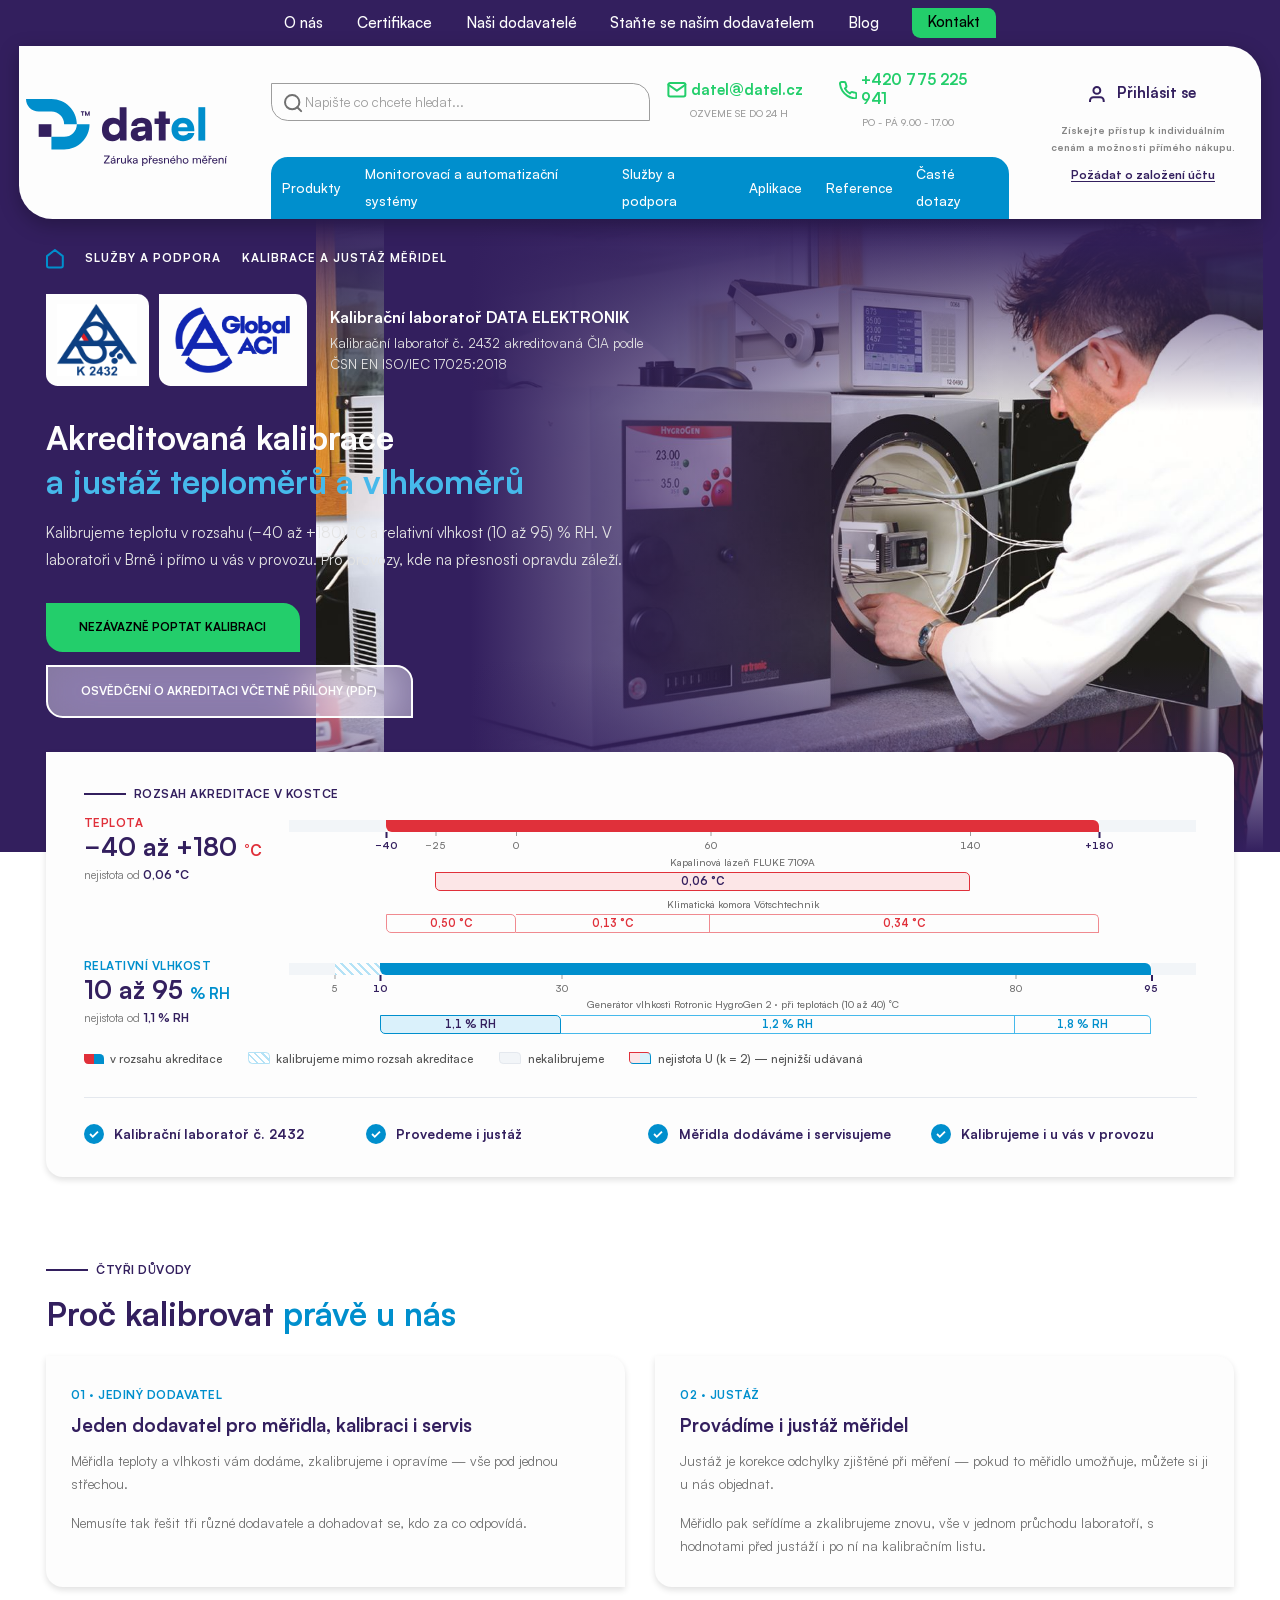
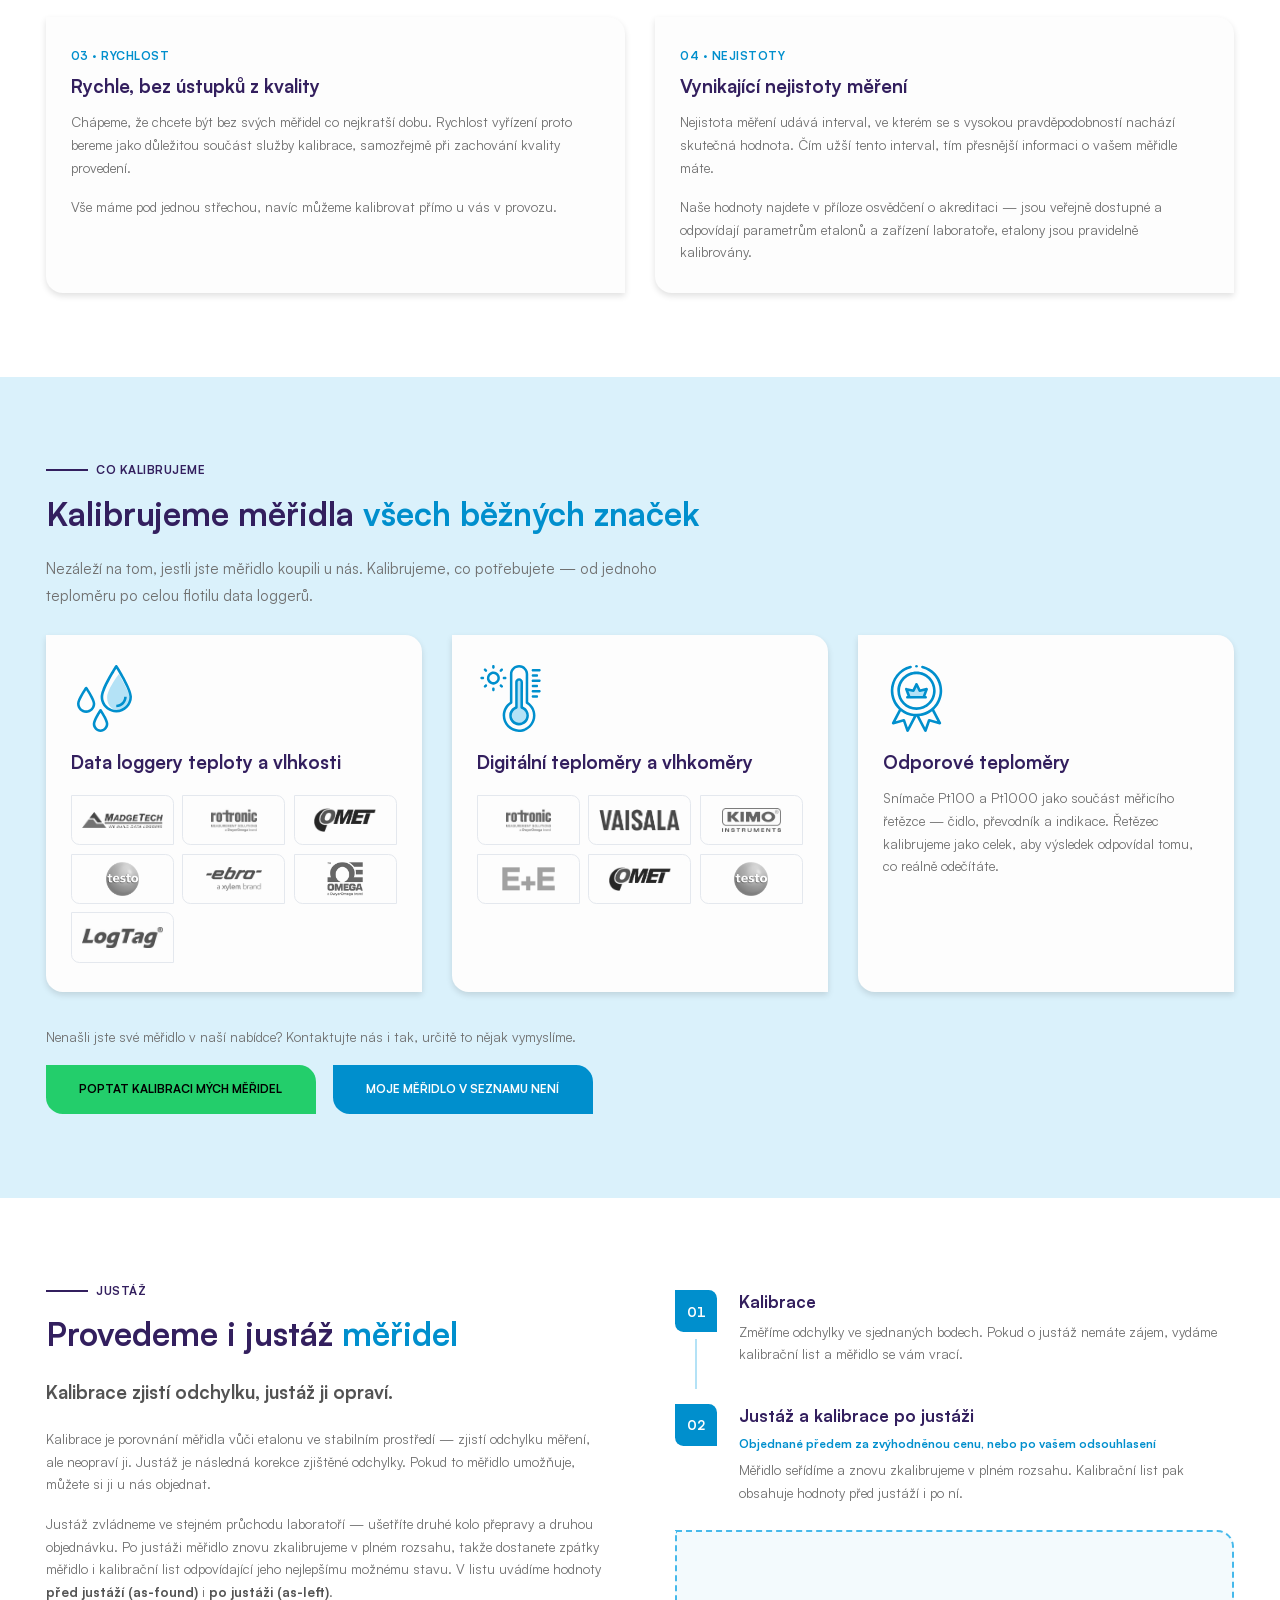
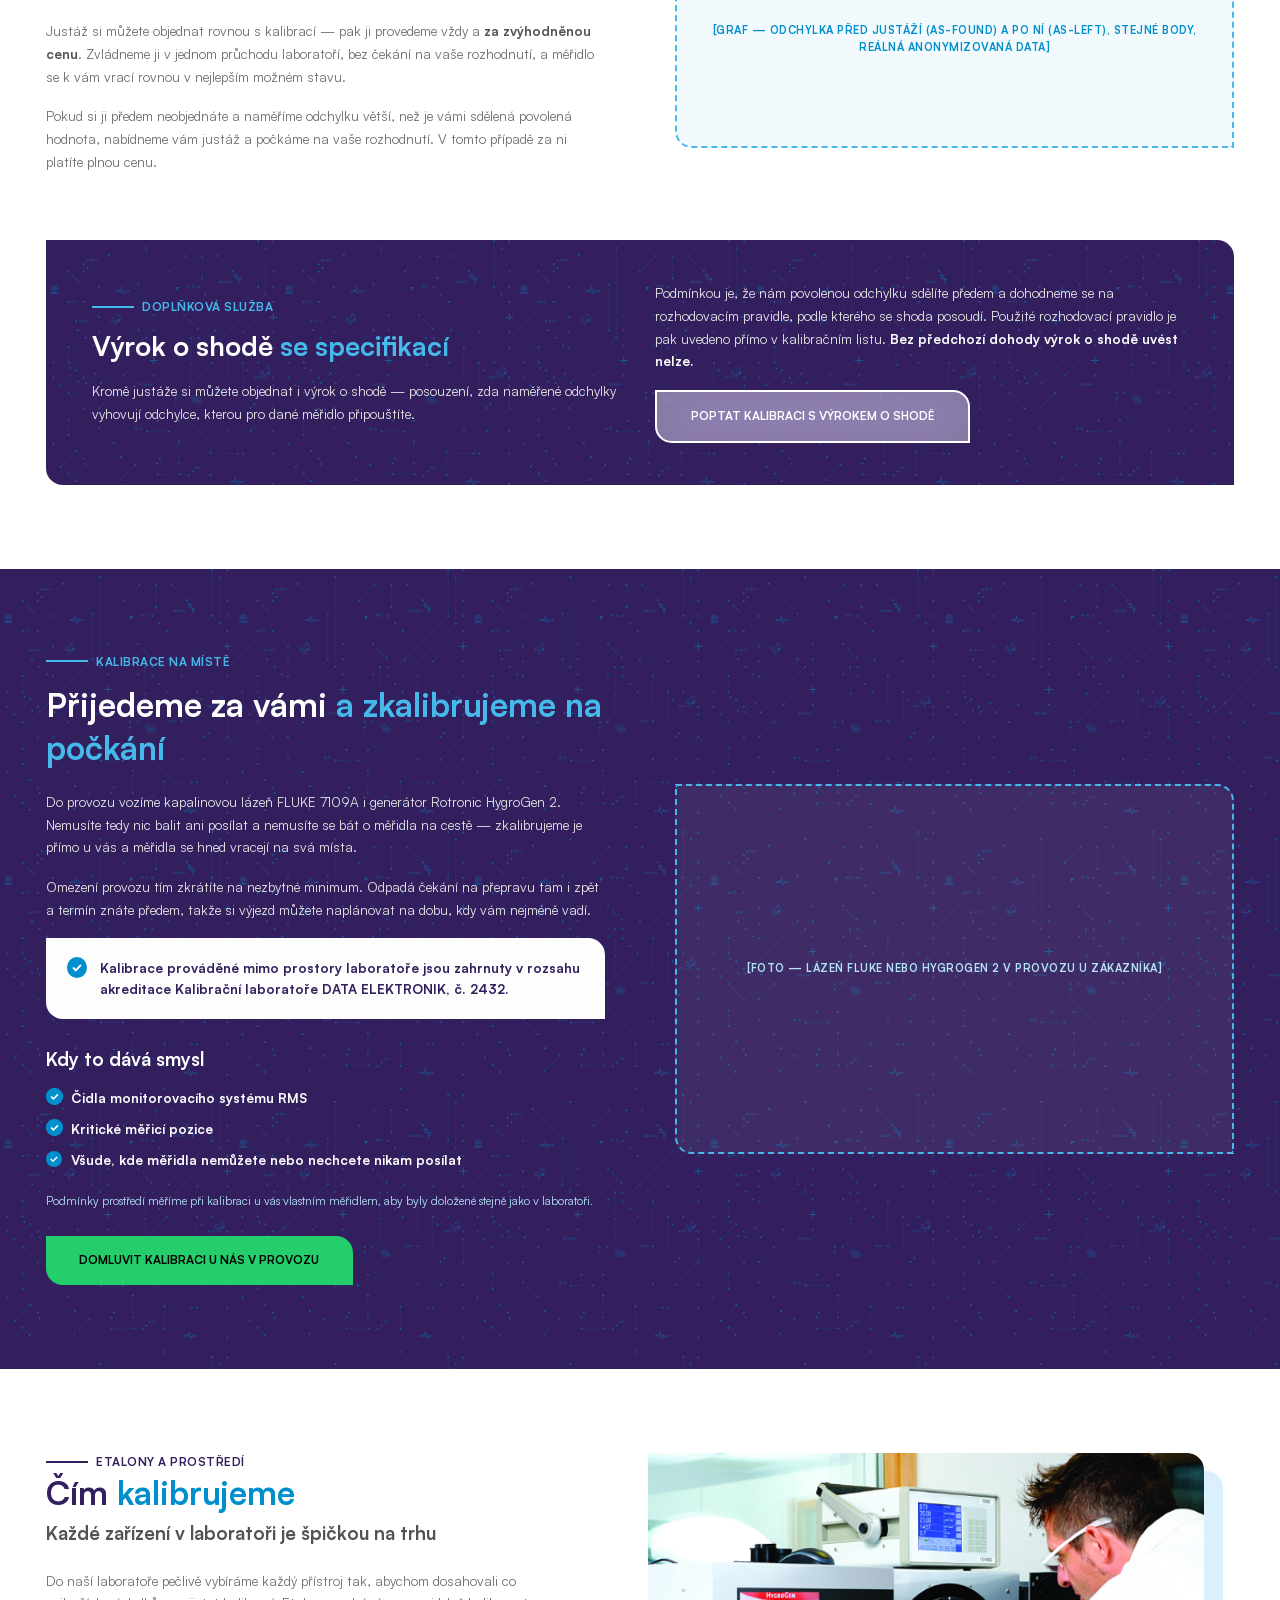
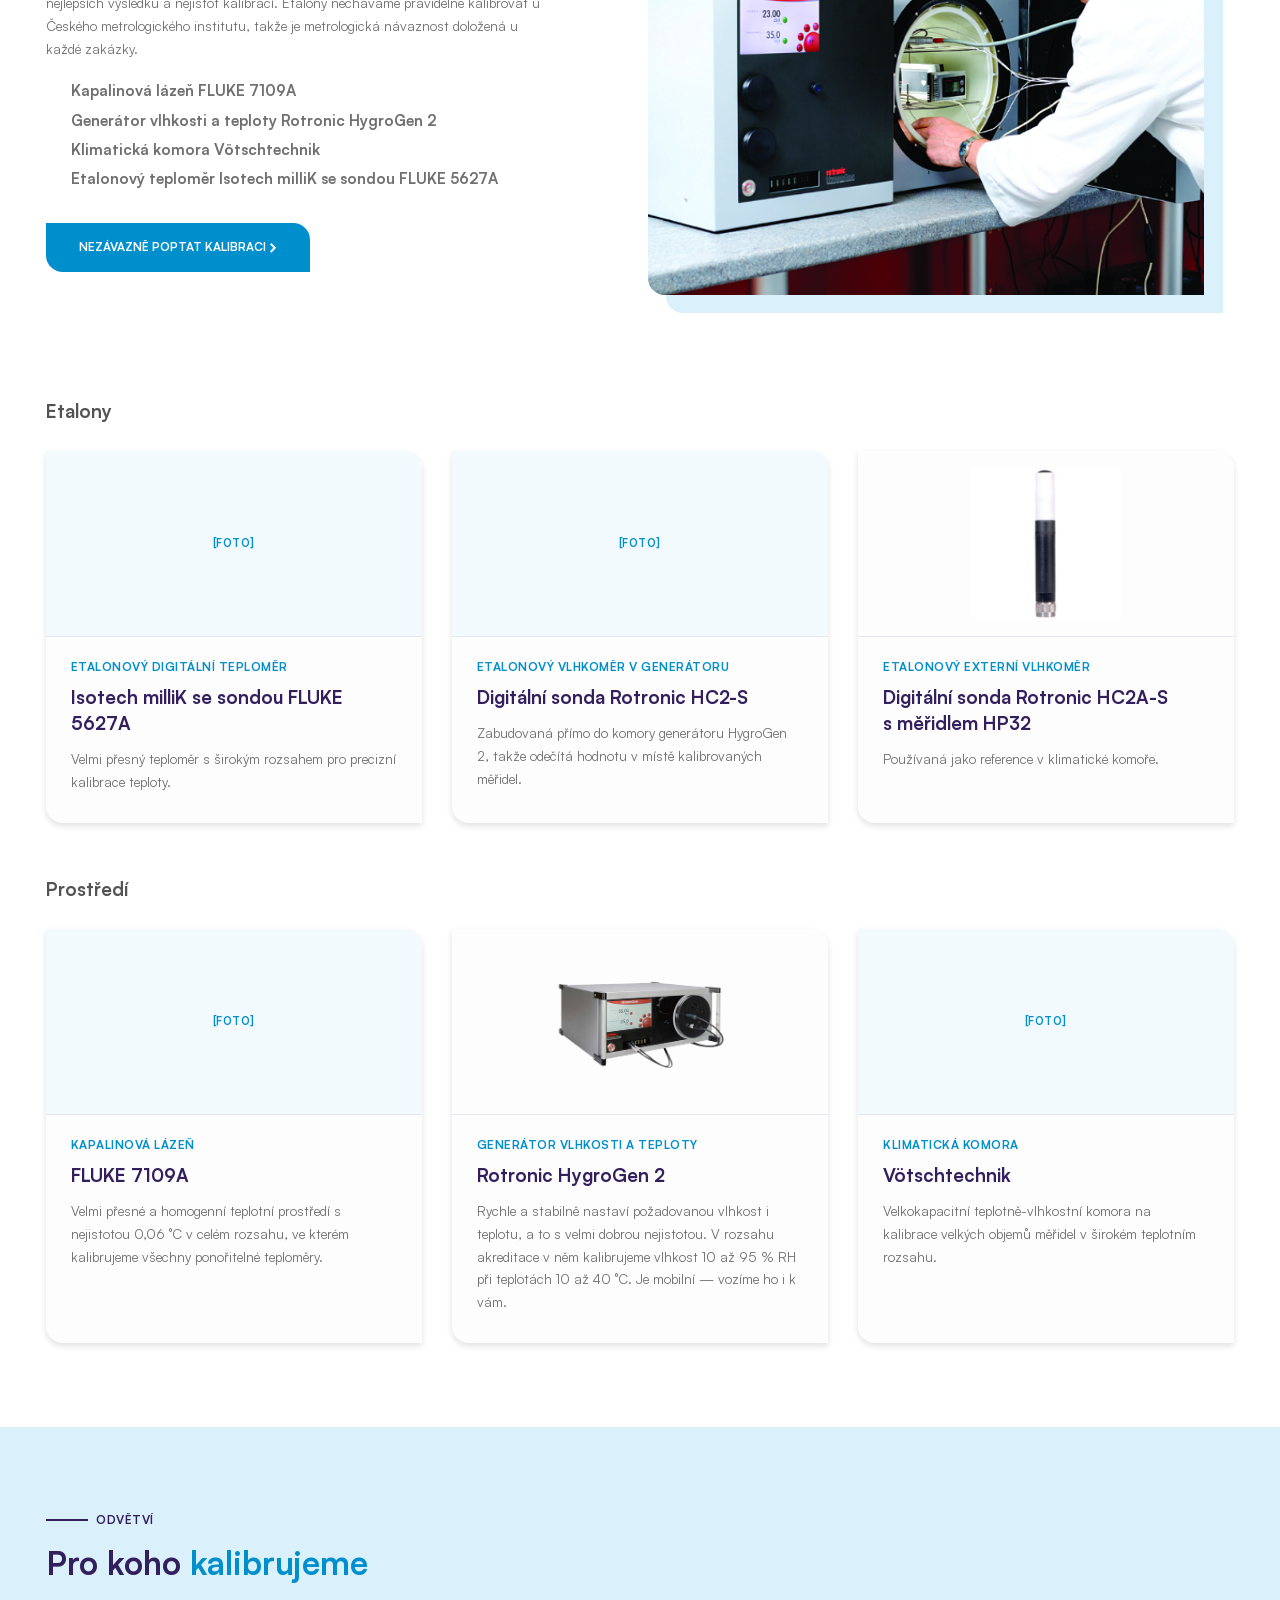
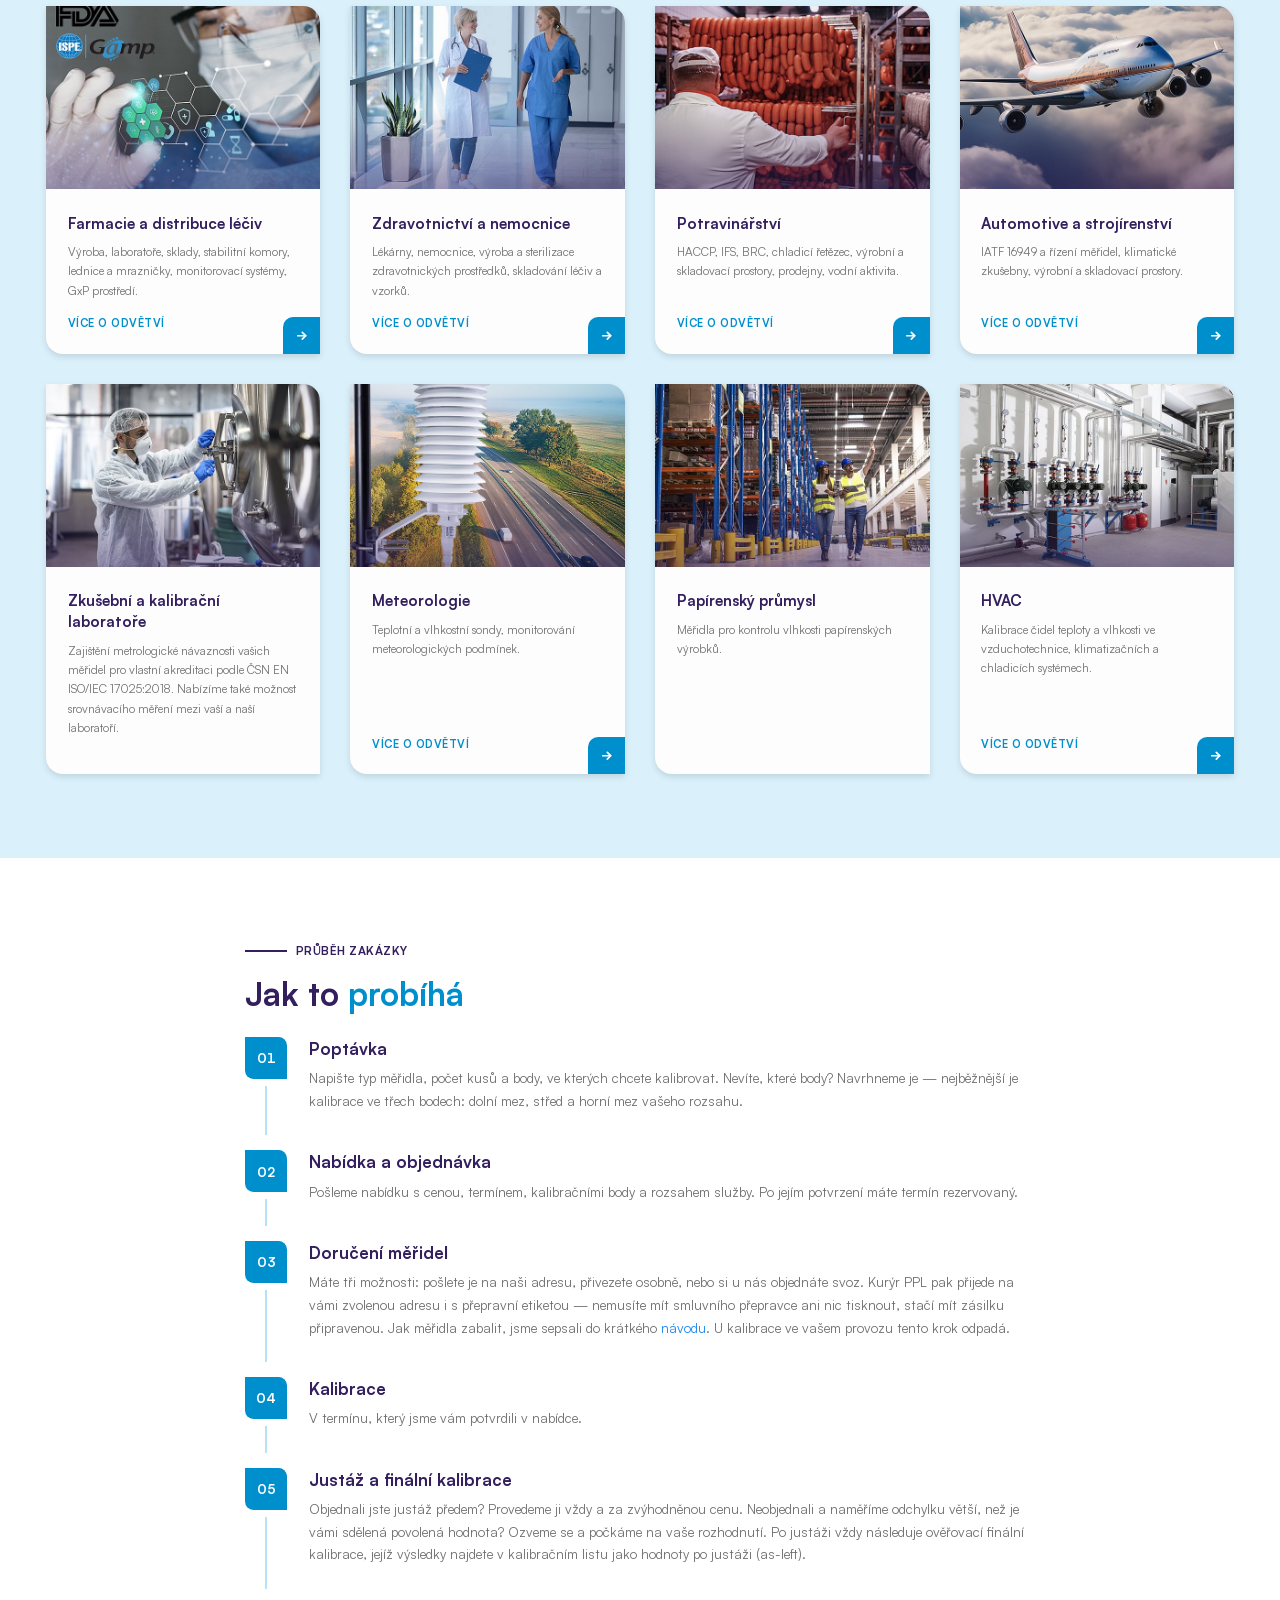
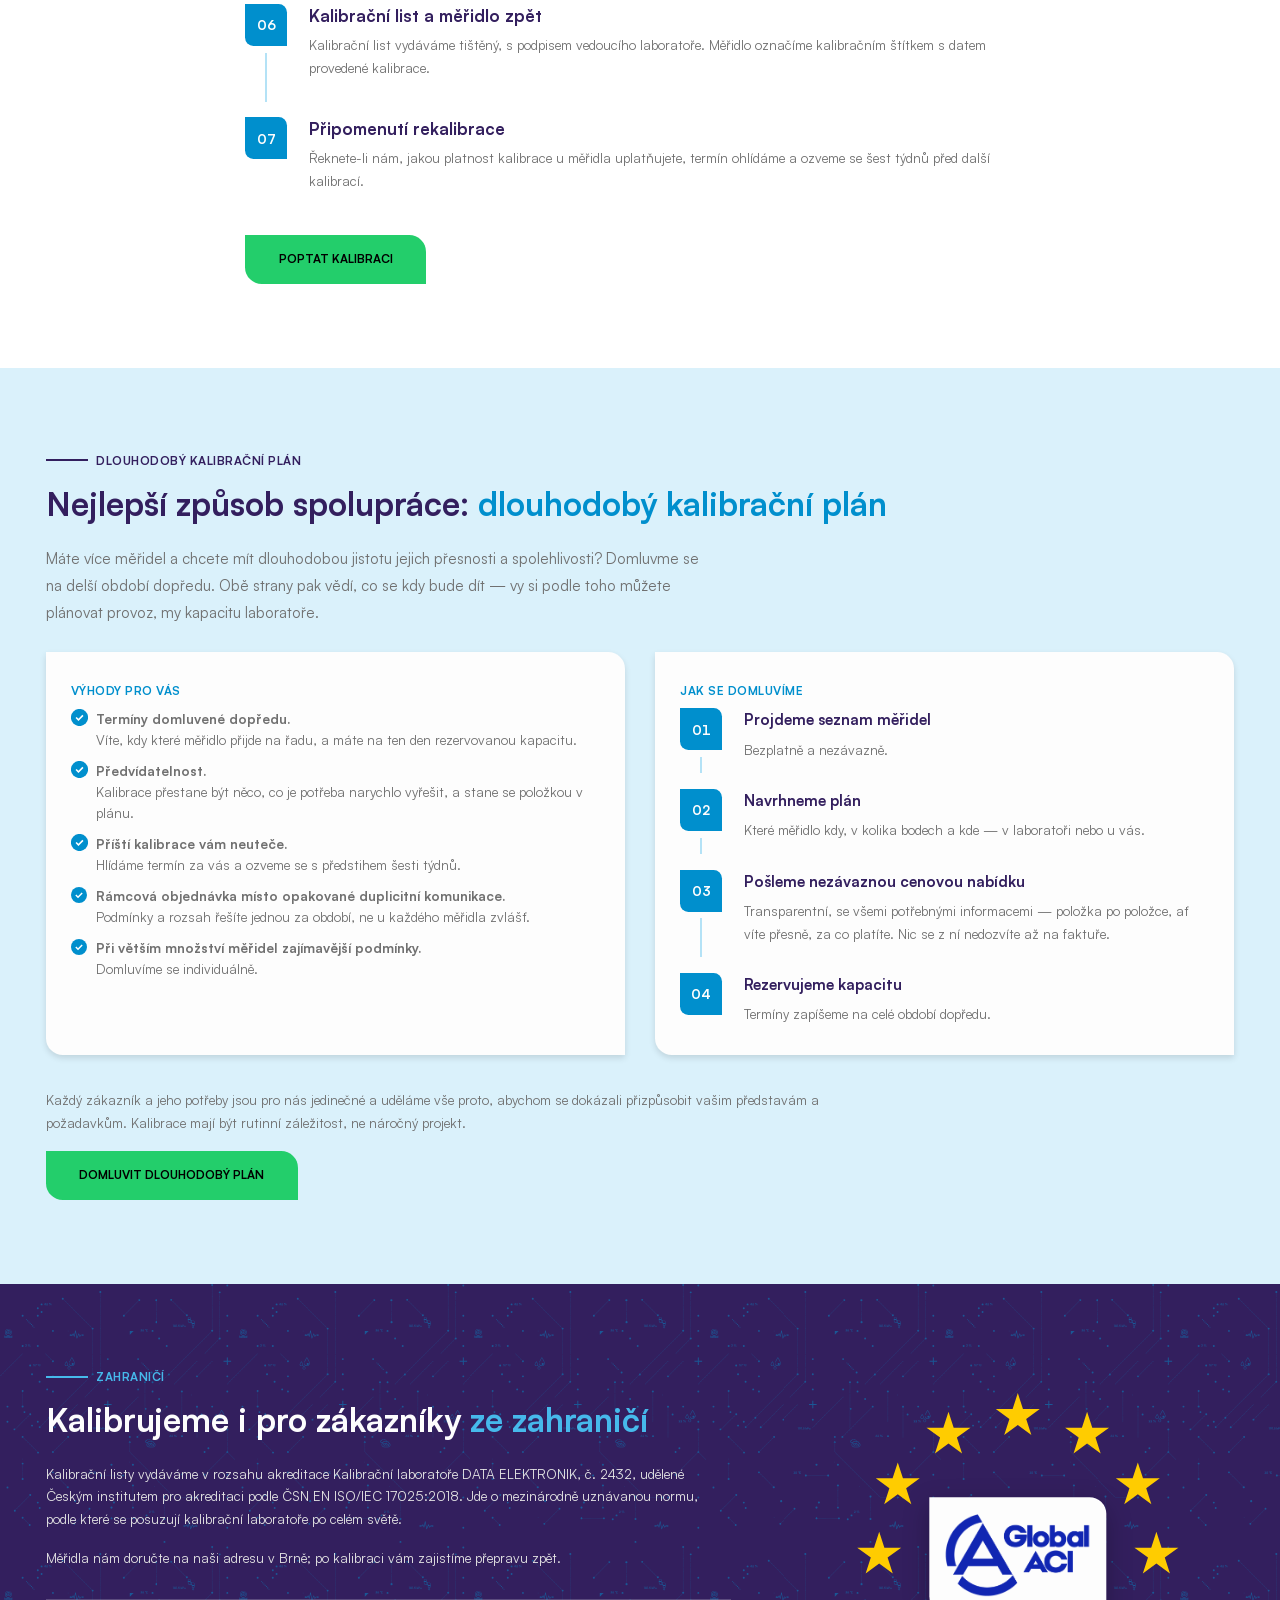
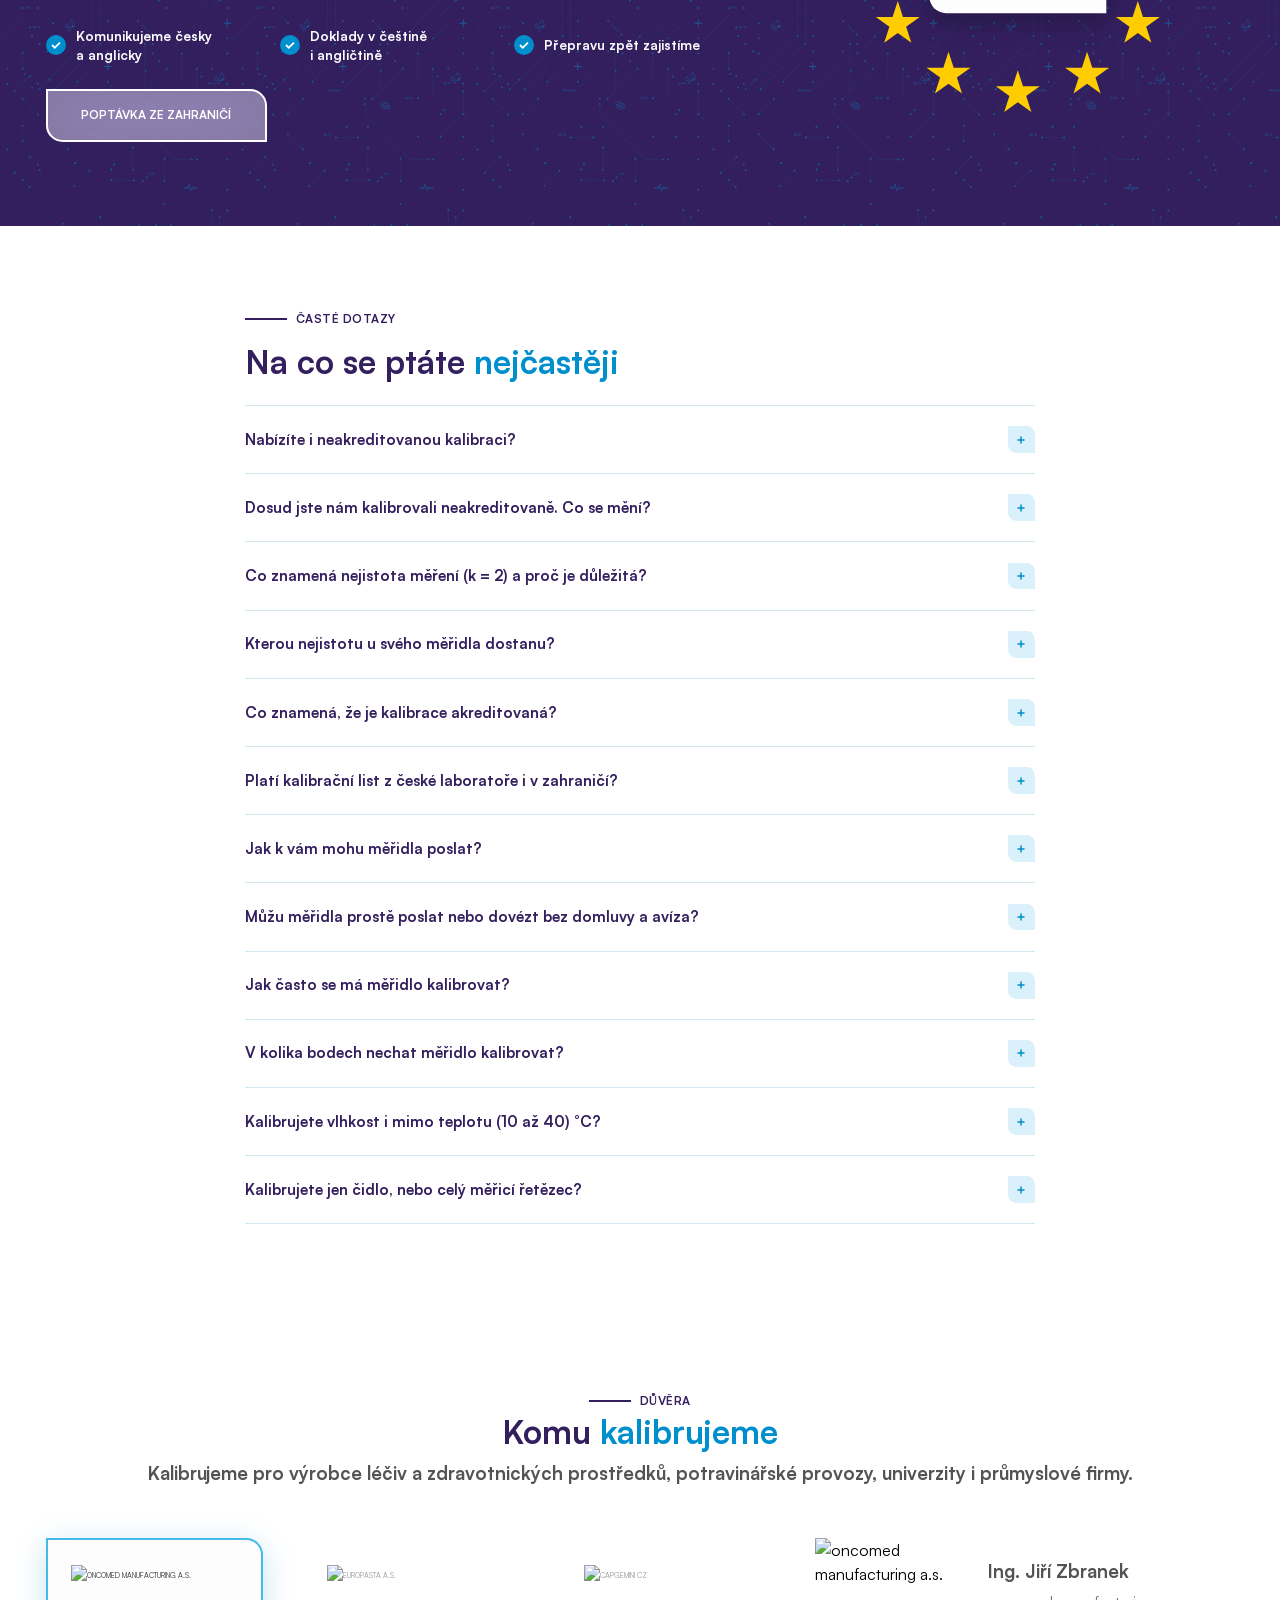
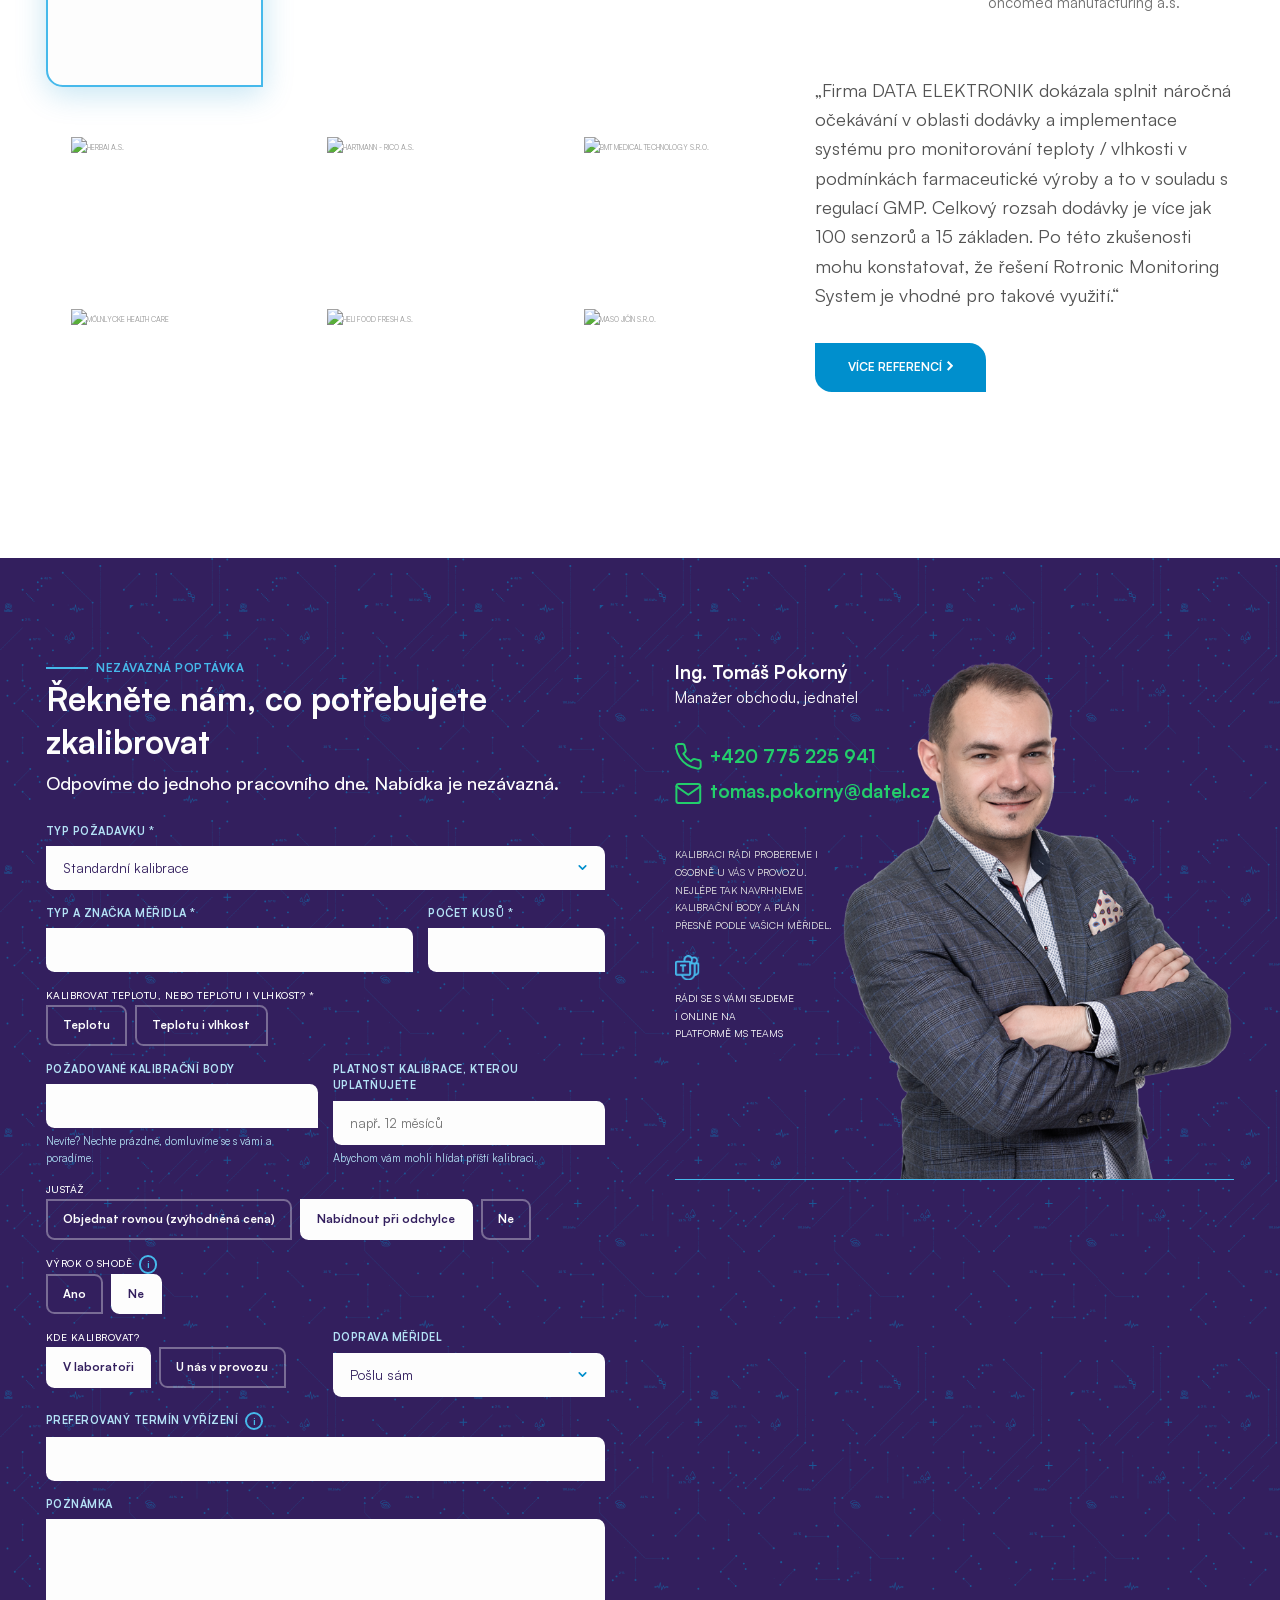
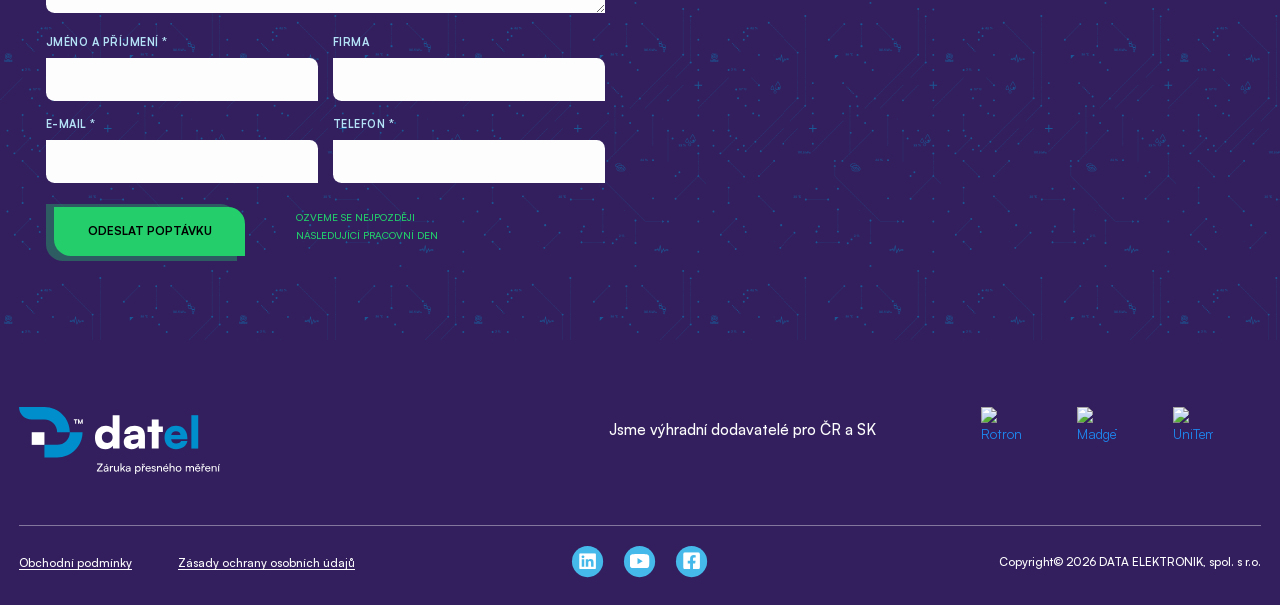
==== commit f4b4f539: "Zpětná vazba klienta: značky ČIA a Global ACI, barevné kompaktní osy, loga výrobců, výrazný výrok o " ====
--- a/index.html
+++ b/index.html
@@ -12,11 +12,11 @@
 <link rel="preload" href="assets/fonts/Satoshi-Regular.woff2" as="font" type="font/woff2" crossorigin>
 <link rel="preload" href="assets/fonts/Satoshi-Bold.woff2" as="font" type="font/woff2" crossorigin>
 <!-- Produkční CSS webu (kopie 1:1, cesty k obrázkům přesměrované na datel.cz) -->
-<link rel="stylesheet" href="assets/css/datel-site.css?v=mu34iwb2">
+<link rel="stylesheet" href="assets/css/datel-site.css?v=mub2wsp5">
 <!-- Oprava písma pro celý web (Inter → Satoshi) -->
-<link rel="stylesheet" href="assets/css/datel-font-fix.css?v=mu34iwb2">
+<link rel="stylesheet" href="assets/css/datel-font-fix.css?v=mub2wsp5">
 <!-- Nové styly této podstránky — na produkci stačí přidat jen tento soubor -->
-<link rel="stylesheet" href="assets/css/kalibrace.css?v=mu34iwb2">
+<link rel="stylesheet" href="assets/css/kalibrace.css?v=mub2wsp5">
 <script type="application/ld+json">
 {
   "@context": "https://schema.org",
@@ -91,14 +91,17 @@
       </ul>
       <div class="text">
         <div class="kal-hero-mark">
-          <div class="kal-hero-mark__logo" title="Doplnit značku ČIA, až bude přidělená">[ZNAČKA ČIA]<br>AK 2432</div>
+          <div class="kal-hero-mark__logos">
+            <span class="kal-hero-mark__logo"><img src="assets/img/znacky/cia-k2432.png" alt="Kalibrační značka ČIA – akreditovaná kalibrační laboratoř K 2432" width="400" height="364"></span>
+            <span class="kal-hero-mark__logo kal-hero-mark__logo--wide"><img src="assets/img/znacky/global-aci.png" alt="Global ACI" width="667" height="381"></span>
+          </div>
           <p class="kal-hero-mark__txt"><strong>Kalibrační laboratoř DATA ELEKTRONIK</strong>Kalibrační laboratoř č. 2432 akreditovaná ČIA podle ČSN EN ISO/IEC 17025:2018</p>
         </div>
         <h1>Akreditovaná kalibrace <span>a justáž teploměrů a vlhkoměrů</span></h1>
         <p class="kal-hero__lead">Kalibrujeme teplotu v rozsahu (−40 až +180) °C a relativní vlhkost (10 až 95) % RH. V laboratoři v Brně i přímo u vás v provozu. Pro provozy, kde na přesnosti opravdu záleží.</p>
         <div class="kal-actions">
           <a href="#poptavka" class="button" data-uk-scroll data-typ="standardni">Nezávazně poptat kalibraci</a>
-          <a href="#rozsah" class="button white" data-uk-scroll>Rozsah akreditace a nejistoty</a>
+          <a href="#" class="button white" target="_blank" rel="noopener" data-kal-todo="PDF osvědčení">Osvědčení o akreditaci včetně přílohy (PDF)</a>
         </div>
       </div>
     </div>
@@ -113,7 +116,7 @@
       <!-- Rozsah akreditace v kostce — responzivní osa (pozice v %: teplota zobrazena −70 až +210 °C, vlhkost 0 až 100 % RH).
            Hodnoty z CMC (příloha osvědčení o akreditaci). -->
       <div class="kal-axes">
-        <div class="kal-axis">
+        <div class="kal-axis kal-axis--t">
           <div class="kal-axis__summary">
             <p class="kal-axis__label">Teplota</p>
             <p class="kal-axis__range">−40 až +180 <small>°C</small></p>
@@ -128,7 +131,7 @@
             <div class="kal-axis__lane"><b class="" style="left:10.714%;width:14.286%"><span>0,50 °C</span></b><b class="" style="left:25%;width:21.429%"><span>0,13 °C</span></b><b class="" style="left:46.429%;width:42.857%"><span>0,34 °C</span></b></div>
           </div>
         </div>
-        <div class="kal-axis">
+        <div class="kal-axis kal-axis--rh">
           <div class="kal-axis__summary">
             <p class="kal-axis__label">Relativní vlhkost</p>
             <p class="kal-axis__range">10 až 95 <small>% RH</small></p>
@@ -192,77 +195,6 @@
   </div>
 </section>
 
-<!-- § 02 ROZSAH AKREDITACE (#rozsah) -->
-<section class="kal-section kal-section--blue" id="rozsah">
-  <div class="container">
-    <p class="kal-eyebrow">Rozsah akreditace</p>
-    <h2 class="kal-h2">Rozsah akreditace <span>a nejistoty</span></h2>
-
-    <div class="kal-table-wrap">
-      <table class="kal-table">
-        <caption><span class="kal-table__cap"><img src="assets/icons/mereni_teploty.svg" alt="">Teplota</span></caption>
-        <thead><tr><th>Předmět kalibrace</th><th>Jmenovitý rozsah</th><th>U (k = 2)</th><th>Princip kalibrace</th></tr></thead>
-        <tbody>
-          <tr><td rowspan="4" class="kal-table__item">Indikační teploměry včetně měřicích řetězců, vyjma skleněných teploměrů<span>Řetězec = čidlo + převodník + indikace; kalibruje se vždy jako celek. Patří sem i záznamníky teploty.</span></td><td class="r">−25 až 140 °C</td><td class="u">0,06 °C</td><td>Porovnání s etalonovým digitálním teploměrem v kapalinové lázni</td></tr>
-          <tr><td class="r">−40 až 0 °C</td><td class="u">0,50 °C</td><td rowspan="3">Porovnání s etalonovým digitálním teploměrem v klimatické komoře</td></tr>
-          <tr><td class="r">0 až 60 °C</td><td class="u">0,13 °C</td></tr>
-          <tr><td class="r">60 až 180 °C</td><td class="u">0,34 °C</td></tr>
-        </tbody>
-      </table>
-    </div>
-
-    <div class="kal-table-wrap">
-      <table class="kal-table">
-        <caption><span class="kal-table__cap"><img src="assets/icons/mereni_vlhkosti.svg" alt="">Relativní vlhkost</span></caption>
-        <thead><tr><th>Předmět kalibrace</th><th>Jmenovitý rozsah</th><th>Teplota</th><th>U (k = 2)</th><th>Princip kalibrace</th></tr></thead>
-        <tbody>
-          <tr><td rowspan="3" class="kal-table__item">Měřidla relativní vlhkosti vyjma psychrometrů<span>Včetně měřicích řetězců a záznamníků vlhkosti.</span></td><td class="r">10 až 30 % RH</td><td class="r" rowspan="3">10 až 40 °C</td><td class="u">1,1 % RH</td><td rowspan="3">Porovnávací měření s etalonovým vlhkoměrem v generátoru vlhkosti</td></tr>
-          <tr><td class="r">30 až 80 % RH</td><td class="u">1,2 % RH</td></tr>
-          <tr><td class="r">80 až 95 % RH</td><td class="u">1,8 % RH</td></tr>
-        </tbody>
-      </table>
-    </div>
-
-    <p class="kal-meta">Uvedené hodnoty jsou nejnižší udávané rozšířené nejistoty měření, skutečné nejistoty s ohledem na konkrétní kalibrované měřidlo jsou vždy uvedené na kalibračním listu.</p>
-    <div class="kal-actions">
-      <a href="#" class="button secondary" data-kal-todo="PDF osvědčení">Osvědčení o akreditaci včetně přílohy (PDF)</a>
-    </div>
-    <p class="kal-meta" style="margin-top:2rem">Aktuální rozsah akreditace si můžete kdykoli ověřit v databázi akreditovaných subjektů na <a href="https://www.cai.cz" target="_blank" rel="noopener">www.cai.cz</a>.</p>
-  </div>
-</section>
-
-<!-- § 03 HRANICE ROZSAHU -->
-<section class="kal-section">
-  <div class="container">
-    <p class="kal-eyebrow">Hranice rozsahu</p>
-    <h2 class="kal-h2">Co umíme, <span>ale mimo rozsah akreditace</span></h2>
-    <div class="uk-grid-medium uk-child-width-1-2@m uk-grid-match" data-uk-grid>
-      <div><div class="kal-card kal-card--blue">
-        <p class="kal-card__num">Uděláme, ale mimo rozsah akreditace</p>
-        <ul class="kal-list">
-          <li>Relativní vlhkost (5 až 10) % RH</li>
-          <li>Relativní vlhkost při teplotách mimo (10 až 40) °C</li>
-        </ul>
-        <p>Generátor vlhkosti pracuje od 5 % RH a v širším teplotním rozsahu, než pokrývá akreditace. Napište nám požadavek a řekneme, co je reálné.</p>
-      </div></div>
-      <div><div class="kal-card kal-card--line">
-        <p class="kal-card__num" style="color:#707070">Nekalibrujeme</p>
-        <ul class="kal-list kal-list--x">
-          <li>Relativní vlhkost pod 5 % RH a nad 95 % RH</li>
-          <li>Teploty pod −40 °C a nad +180 °C</li>
-          <li>Termočlánky</li>
-          <li>Skleněné teploměry</li>
-          <li>Psychrometry</li>
-        </ul>
-      </div></div>
-    </div>
-    <p class="kal-meta" style="margin-top:3rem;max-width:94rem">Obsahuje-li zakázka body v rozsahu akreditace i mimo něj, vydáváme jeden kalibrační list, ve kterém jsou hodnoty mimo rozsah akreditace jednoznačně označené. Obsahuje-li zakázka pouze body mimo rozsah akreditace, kalibrační list odkaz na akreditaci neobsahuje.</p>
-    <div class="kal-actions">
-      <a href="#poptavka" class="button secondary" data-uk-scroll data-typ="mimo-akreditaci">Poptat nestandardní kalibraci</a>
-    </div>
-  </div>
-</section>
-
 <!-- § 04 CO KALIBRUJEME -->
 <section class="kal-section kal-section--blue">
   <div class="container">
@@ -271,17 +203,32 @@
     <p class="kal-lead">Nezáleží na tom, jestli jste měřidlo koupili u nás. Kalibrujeme, co potřebujete — od jednoho teploměru po celou flotilu data loggerů.</p>
     <div class="uk-grid-medium uk-child-width-1-3@m uk-grid-match" data-uk-grid>
       <div><div class="kal-card">
-        <div class="kal-card__icon"><img src="assets/icons/mereni_vlhkosti.svg" alt=""></div>
+        <div class="kal-card__icon"><!-- nahradit novou ikonou: data logger (silueta HITEMP140) --><img src="assets/icons/mereni_vlhkosti.svg" alt=""></div>
         <h3 class="kal-h3">Data loggery teploty a&nbsp;vlhkosti</h3>
-        <p class="kal-meta">MadgeTech · Rotronic · Comet · Testo · Ebro · Omega · LogTag</p>
-      </div></div>
-      <div><div class="kal-card">
-        <div class="kal-card__icon"><img src="assets/icons/mereni_teploty.svg" alt=""></div>
+        <ul class="kal-brands" aria-label="Kalibrujeme mimo jiné měřidla značek">
+          <li><img src="assets/img/vyrobci/madgetech.png" alt="MadgeTech" width="354" height="68" loading="lazy"></li>
+          <li><img src="assets/img/vyrobci/rotronic.png" alt="Rotronic" width="200" height="103" loading="lazy"></li>
+          <li><img src="assets/img/vyrobci/comet.png" alt="Comet" width="315" height="120" loading="lazy"></li>
+          <li><img src="assets/img/vyrobci/testo.png" alt="Testo" width="120" height="120" loading="lazy" class="is-square"></li>
+          <li><img src="assets/img/vyrobci/ebro.png" alt="Ebro" width="285" height="120" loading="lazy"></li>
+          <li><img src="assets/img/vyrobci/omega.png" alt="Omega" width="126" height="120" loading="lazy" class="is-square"></li>
+          <li><img src="assets/img/vyrobci/logtag.png" alt="LogTag" width="360" height="95" loading="lazy"></li>
+        </ul>
+      </div></div>
+      <div><div class="kal-card">
+        <div class="kal-card__icon"><!-- nahradit novou ikonou: digitální teploměr/vlhkoměr (silueta HP32, displej 34.71 %RH / 21.73 °C) --><img src="assets/icons/mereni_teploty.svg" alt=""></div>
         <h3 class="kal-h3">Digitální teploměry a&nbsp;vlhkoměry</h3>
-        <p class="kal-meta">Rotronic · Vaisala · Kimo · E+E · Comet · Testo</p>
-      </div></div>
-      <div><div class="kal-card">
-        <div class="kal-card__icon"><img src="assets/icons/nejpresnejsi_meridla_na_trhu.svg" alt=""></div>
+        <ul class="kal-brands" aria-label="Kalibrujeme mimo jiné měřidla značek">
+          <li><img src="assets/img/vyrobci/rotronic.png" alt="Rotronic" width="200" height="103" loading="lazy"></li>
+          <li><img src="assets/img/vyrobci/vaisala.png" alt="Vaisala" width="334" height="94" loading="lazy"></li>
+          <li><img src="assets/img/vyrobci/kimo.png" alt="Kimo" width="302" height="120" loading="lazy"></li>
+          <li><img src="assets/img/vyrobci/ee.png" alt="E+E Elektronik" width="269" height="120" loading="lazy"></li>
+          <li><img src="assets/img/vyrobci/comet.png" alt="Comet" width="315" height="120" loading="lazy"></li>
+          <li><img src="assets/img/vyrobci/testo.png" alt="Testo" width="120" height="120" loading="lazy" class="is-square"></li>
+        </ul>
+      </div></div>
+      <div><div class="kal-card">
+        <div class="kal-card__icon"><!-- nahradit novou ikonou: odporový teploměr (silueta Omega PRTXD, displej 120.0 °C) --><img src="assets/icons/nejpresnejsi_meridla_na_trhu.svg" alt=""></div>
         <h3 class="kal-h3">Odporové teploměry</h3>
         <p>Snímače Pt100 a Pt1000 jako součást měřicího řetězce — čidlo, převodník a indikace. Řetězec kalibrujeme jako celek, aby výsledek odpovídal tomu, co reálně odečítáte.</p>
       </div></div>
@@ -316,10 +263,19 @@
       </div>
     </div>
 
-    <div class="kal-card kal-card--blue" style="margin-top:6rem">
-      <h3 class="kal-h3">Výrok o shodě</h3>
-      <p>Kromě justáže si můžete objednat i výrok o shodě — posouzení, zda naměřené odchylky vyhovují odchylce, kterou pro dané měřidlo připouštíte.</p>
-      <p>Podmínkou je, že nám povolenou odchylku sdělíte předem a dohodneme se na rozhodovacím pravidle, podle kterého se shoda posoudí. Použité rozhodovací pravidlo je pak uvedeno přímo v kalibračním listu. Bez předchozí dohody výrok o shodě uvést nelze.</p>
+    <div class="kal-verdict">
+      <div class="kal-pattern"></div>
+      <div class="uk-grid-medium uk-flex-bottom" data-uk-grid>
+        <div class="uk-width-1-2@m">
+          <p class="kal-eyebrow">Doplňková služba</p>
+          <h3 class="kal-verdict__h">Výrok o shodě <span>se specifikací</span></h3>
+          <p>Kromě justáže si můžete objednat i výrok o shodě — posouzení, zda naměřené odchylky vyhovují odchylce, kterou pro dané měřidlo připouštíte.</p>
+        </div>
+        <div class="uk-width-1-2@m">
+          <p>Podmínkou je, že nám povolenou odchylku sdělíte předem a dohodneme se na rozhodovacím pravidle, podle kterého se shoda posoudí. Použité rozhodovací pravidlo je pak uvedeno přímo v kalibračním listu. <strong>Bez předchozí dohody výrok o shodě uvést nelze.</strong></p>
+          <div class="kal-actions"><a href="#poptavka" class="button white" data-uk-scroll data-typ="standardni" data-shoda="ano">Poptat kalibraci s výrokem o shodě</a></div>
+        </div>
+      </div>
     </div>
   </div>
 </section>
@@ -430,22 +386,6 @@
         <p>Velkokapacitní teplotně-vlhkostní komora na kalibrace velkých objemů měřidel v širokém teplotním rozsahu.</p>
       </div></div>
     </div>
-
-    <div class="kal-card kal-card--blue" style="margin-top:6rem">
-      <div class="uk-grid-medium uk-flex-middle" data-uk-grid>
-        <div class="uk-width-1-2@m">
-          <h3 class="kal-h3">Návaznost</h3>
-          <p>Etalony Kalibrační laboratoře DATA ELEKTRONIK necháváme pravidelně kalibrovat u Českého metrologického institutu. Řetězec metrologické návaznosti na národní etalony je tak nepřetržitý a doložený u každé zakázky.</p>
-        </div>
-        <div class="uk-width-1-2@m">
-          <ol class="kal-steps kal-steps--compact">
-            <li><h3>Národní etalon (ČMI)</h3></li>
-            <li><h3>Naše etalony</h3></li>
-            <li><h3>Vaše měřidlo</h3></li>
-          </ol>
-        </div>
-      </div>
-    </div>
   </div>
 </section>
 
@@ -522,20 +462,31 @@
 </section>
 
 <!-- § 11 ZAHRANIČÍ -->
-<section class="kal-section kal-section--violet">
+<section class="kal-section kal-section--violet kal-abroad">
   <div class="kal-pattern"></div>
-  <div class="container kal-narrow">
-    <p class="kal-eyebrow">Zahraničí</p>
-    <h2 class="kal-h2">Kalibrujeme i&nbsp;pro zákazníky <span>ze zahraničí</span></h2>
-    <p>Kalibrační listy vydáváme v rozsahu akreditace Kalibrační laboratoře DATA ELEKTRONIK, č. 2432, udělené Českým institutem pro akreditaci podle ČSN EN ISO/IEC 17025:2018. Jde o mezinárodně uznávanou normu, podle které se posuzují kalibrační laboratoře po celém světě.</p>
-    <p>Měřidla nám doručte na naši adresu v Brně; po kalibraci vám zajistíme přepravu zpět.</p>
-    <ul class="kal-strip" style="grid-template-columns:repeat(3,minmax(0,1fr))">
-      <li>Komunikujeme česky a&nbsp;anglicky</li>
-      <li>Doklady v&nbsp;češtině i&nbsp;angličtině</li>
-      <li>Přepravu zpět zajistíme</li>
-    </ul>
-    <div class="kal-actions">
-      <a href="#poptavka" class="button white" data-uk-scroll data-typ="zahranici">Poptávka ze zahraničí</a>
+  <div class="container">
+    <div class="uk-grid-large uk-flex-middle" data-uk-grid>
+      <div class="uk-width-3-5@l">
+        <p class="kal-eyebrow">Zahraničí</p>
+        <h2 class="kal-h2">Kalibrujeme i&nbsp;pro zákazníky <span>ze zahraničí</span></h2>
+        <p>Kalibrační listy vydáváme v rozsahu akreditace Kalibrační laboratoře DATA ELEKTRONIK, č. 2432, udělené Českým institutem pro akreditaci podle ČSN EN ISO/IEC 17025:2018. Jde o mezinárodně uznávanou normu, podle které se posuzují kalibrační laboratoře po celém světě.</p>
+        <p>Měřidla nám doručte na naši adresu v Brně; po kalibraci vám zajistíme přepravu zpět.</p>
+        <ul class="kal-strip kal-strip--3">
+          <li>Komunikujeme česky a&nbsp;anglicky</li>
+          <li>Doklady v&nbsp;češtině i&nbsp;angličtině</li>
+          <li>Přepravu zpět zajistíme</li>
+        </ul>
+        <div class="kal-actions">
+          <a href="#poptavka" class="button white" data-uk-scroll data-typ="zahranici">Poptávka ze zahraničí</a>
+        </div>
+      </div>
+      <div class="uk-width-2-5@l">
+        <!-- Značka Global ACI v kruhu dvanácti hvězd z vlajky EU -->
+        <div class="kal-abroad__visual">
+          <svg class="kal-abroad__stars" viewBox="0 0 400 400" aria-hidden="true" focusable="false"><defs><polygon id="kal-eu-star" points="0,-25 5.61,-7.73 23.78,-7.73 9.08,2.95 14.69,20.23 0,9.55 -14.69,20.23 -9.08,2.95 -23.78,-7.73 -5.61,-7.73"/></defs><use href="#kal-eu-star" x="200" y="50"/><use href="#kal-eu-star" x="275" y="70.1"/><use href="#kal-eu-star" x="329.9" y="125"/><use href="#kal-eu-star" x="350" y="200"/><use href="#kal-eu-star" x="329.9" y="275"/><use href="#kal-eu-star" x="275" y="329.9"/><use href="#kal-eu-star" x="200" y="350"/><use href="#kal-eu-star" x="125" y="329.9"/><use href="#kal-eu-star" x="70.1" y="275"/><use href="#kal-eu-star" x="50" y="200"/><use href="#kal-eu-star" x="70.1" y="125"/><use href="#kal-eu-star" x="125" y="70.1"/></svg>
+          <div class="kal-abroad__card"><img src="assets/img/znacky/global-aci.png" alt="Global ACI" width="667" height="381" loading="lazy"></div>
+        </div>
+      </div>
     </div>
   </div>
 </section>
@@ -707,10 +658,10 @@
                 <label class="kal-label" for="kal-telefon">Telefon *</label>
                 <input class="kal-input" id="kal-telefon" name="telefon" type="tel" autocomplete="tel" required>
               </div></div>
-              <div class="uk-width-1-3@m">
+              <div class="uk-width-2-5@m">
                 <div class="submitPack"><input type="submit" class="button" value="Odeslat poptávku"></div>
               </div>
-              <div class="uk-width-2-3@m fx fxa">
+              <div class="uk-width-3-5@m fx fxa">
                 <p class="inf">Ozveme se nejpozději následující pracovní den</p>
               </div>
             </div>
@@ -740,8 +691,8 @@
           <picture><img loading="lazy" src="assets/site/tIcon.png" alt="contact icon"></picture>
           <p class="end">Rádi se s vámi sejdeme i online na platformě MS Teams</p>
         </div>
-          <picture class="kal-person uk-visible@l">
-            <img loading="lazy" src="assets/img/tomas-pokorny-cely.png" alt="Ing. Tomáš Pokorný" title="Ing. Tomáš Pokorný">
+          <picture class="kal-person">
+            <img loading="lazy" src="assets/img/tomas-pokorny.png" alt="Ing. Tomáš Pokorný" title="Ing. Tomáš Pokorný" width="560" height="745">
           </picture>
         </div>
       </div>
@@ -752,6 +703,6 @@
 </main>
 <footer> <section class="footer"> <div class="container big"> <div class="content"> <div class="top"> <div class="uk-grid-small" data-uk-grid> <div class="uk-width-auto@m"> <div class="logoPack"> <a href="https://www.datel.cz/" class="logo logo--claim"><img src="assets/img/logo/datel-logo-claim-tmavy.svg" alt="DATEL — Záruka přesného měření" title="Datel.cz" width="239" height="80"></a> </div> </div> <div class="uk-width-expand@m"> <div class="footerMenu"> <h3>Jsme výhradní dodavatelé pro ČR a SK</h3> <ul class="uk-grid uk-child-width-1-2@s uk-child-width-1-4@m uk-grid-match" data-uk-grid> <li> <a href="https://www.rotronic.com/en-gb/" class="firmBox uk-display-block" target="_blank"> <picture> <source data-srcset="https://www.datel.cz/www/upload/792159b8/20240218051511858/20240218051511858.250x120.qa-100.webp" type="image/webp"> <img loading="lazy" src="https://www.datel.cz/www/upload/792159b8/20240218051511858/20240218051511858.250x120.qa-9.png" alt="Rotronic" title="Rotronic"> </picture> </a> </li> <li> <a href="https://www.madgetech.com/" class="firmBox uk-display-block" target="_blank"> <picture> <source data-srcset="https://www.datel.cz/www/upload/792159b8/20240325123851376/20240325123851376.250x120.qa-100.webp" type="image/webp"> <img loading="lazy" src="https://www.datel.cz/www/upload/792159b8/20240325123851376/20240325123851376.250x120.qa-9.png" alt="MadgeTech" title="MadgeTech"> </picture> </a> </li> <li> <a href="https://unitemp.de/?LANG=EN" class="firmBox uk-display-block" target="_blank"> <picture> <source data-srcset="https://www.datel.cz/www/upload/792159b8/20240325124050625/20240325124050625.250x120.qa-100.webp" type="image/webp"> <img loading="lazy" src="https://www.datel.cz/www/upload/792159b8/20240325124050625/20240325124050625.250x120.qa-9.png" alt="UniTemp" title="UniTemp"> </picture> </a> </li> </ul> </div> </div> </div> </div> <div class="bottom"> <div class="uk-grid-small" data-uk-grid> <div class="uk-width-expand@m"> <div class="link"> <a href="https://www.datel.cz/obchodni-podminky">Obchodní podmínky</a> <a href="https://www.datel.cz/zasady-ochrany-osobnich-udaju">Zásady ochrany osobních údajů</a> </div> </div> <div class="uk-width-auto@m"> <div class="social"> <a href="https://www.linkedin.com/company/data-elektronik/" target="_blank" rel="noopener"> <picture> <img loading="lazy" src="assets/site/svg/linkedin.svg" alt="linkedin" title="linkedin"> </picture> </a> <a href="https://www.youtube.com/channel/UCtrlT4XjFpUM_ZhVo62C8Rg" target="_blank" rel="noopener"> <picture> <img loading="lazy" src="assets/site/svg/youtube.svg" alt="youtube" title="youtube"> </picture> </a> <a href="https://www.facebook.com/dataelektronikcz" target="_blank" rel="noopener"> <picture> <img loading="lazy" src="assets/site/svg/facebook.svg" alt="facebook" title="facebook"> </picture> </a> </div> </div> <div class="uk-width-expand@m"> <div class="copy"> <p>Copyright© 2026 DATA ELEKTRONIK, spol. s r.o.</p> </div> </div> </div> </div> </div> </div> </section> </footer>
 <script src="assets/js/datel-site.js"></script>
-<script src="assets/js/kalibrace.js?v=mu34iwb2"></script>
+<script src="assets/js/kalibrace.js?v=mub2wsp5"></script>
 </body>
 </html>
--- a/assets/css/kalibrace.css
+++ b/assets/css/kalibrace.css
@@ -65,10 +65,14 @@
 section.pageTop.kal-hero .con .container .text{max-width:72rem}
 .kal-hero h1 span{display:block;color:#46B9EB}
 section.pageTop.kal-hero .con .container .text p.kal-hero__lead{min-height:0;margin:2rem 0 0}
-.kal-hero-mark{display:flex;align-items:center;gap:2rem;margin:0 0 3rem}
-.kal-hero-mark__logo{flex:0 0 auto;width:8.4rem;height:6.4rem;border-radius:0 1rem 0 1rem;background:#FDFDFD;display:flex;align-items:center;justify-content:center;font:700 1.1rem/1.4rem 'Satoshi';color:#331F5E;text-align:center;padding:.6rem;box-sizing:border-box}
-section.pageTop.kal-hero .con .container .text p.kal-hero-mark__txt{min-height:0;margin:0;font:400 1.4rem/2.2rem 'Satoshi';color:#E4E4E4}
-.kal-hero-mark__txt strong{display:block;color:#FDFDFD}
+/* značky ČIA a Global ACI na bílých dlaždicích s brand rohy, vpravo text */
+.kal-hero-mark{display:flex;flex-wrap:wrap;align-items:center;gap:2rem 2.8rem;margin:0 0 3.5rem}
+.kal-hero-mark__logos{display:flex;gap:1.2rem;flex:0 0 auto}
+.kal-hero-mark__logo{display:flex;align-items:center;justify-content:center;height:11rem;padding:1.2rem 1.4rem;box-sizing:border-box;background:#FDFDFD;border-radius:0 1.4rem 0 1.4rem}
+.kal-hero-mark__logo img{display:block;width:auto;height:100%}
+.kal-hero-mark__logo--wide{padding:1.6rem 2rem}
+section.pageTop.kal-hero .con .container .text p.kal-hero-mark__txt{flex:1 1 30rem;min-height:0;margin:0;font:400 1.6rem/2.5rem 'Satoshi';color:#E4E4E4}
+.kal-hero-mark__txt strong{display:block;font-size:1.9rem;line-height:2.7rem;color:#FDFDFD;margin-bottom:.4rem}
 .kal-hero .kal-actions{margin-top:3.5rem}
 
 /* rozsah — karta přesahující hero */
@@ -77,7 +81,8 @@
 .kal-scale{display:block;width:100%;height:auto}
 .kal-scalekey{display:flex;flex-wrap:wrap;gap:1rem 3rem;margin:2rem 0 0;padding:0;list-style:none;font:500 1.4rem/2.1rem 'Satoshi';color:#535353}
 .kal-scalekey i{display:inline-block;width:2.4rem;height:1.2rem;margin-right:.8rem;vertical-align:-1px;border-radius:0 .5rem 0 .5rem}
-.kal-scalekey .s{background:#008FCD}
+/* legenda: teplota červená, vlhkost modrá — společné položky mají dvoubarevný vzorek */
+.kal-scalekey .s{background:linear-gradient(90deg,#E0303A 0 50%,#008FCD 50% 100%)}
 .kal-scalekey .h{background:repeating-linear-gradient(45deg,#B4E2F6 0 2px,#fff 2px 5px);border:1px solid #B4E2F6}
 .kal-scalekey .n{background:#F2F5F8;border:1px solid #E4E8EE}
 .kal-strip{display:grid;grid-template-columns:repeat(4,minmax(0,1fr));gap:2rem;margin:3.5rem 0 0;padding:3rem 0 0;border-top:1px solid #E4E8EE;list-style:none}
@@ -86,22 +91,32 @@
 .kal-section--violet .kal-strip{border-top-color:rgba(253,253,253,.2)}
 .kal-section--violet .kal-strip li{color:#FDFDFD}
 
-/* ---------- tabulky rozsahu akreditace ----------
-   Jednotný styl tabulek DATEL (tiskoviny i web, viz section.connectionsTable na webu a design system):
-   světle modrá hlavička, tučný šedý text bez verzálek, bílé tělo, tenká šedá mřížka včetně vnějšího rámu, hranaté rohy. */
-.kal-table-wrap{overflow-x:auto;margin:0 0 3rem;padding:1rem 3rem 3rem;border-radius:0 2rem 0 2rem;box-shadow:0 3px 6px rgba(0,0,0,.12);background:#FDFDFD}
-.kal-table{width:100%;min-width:72rem;border-collapse:collapse;border:1px solid #9D9D9D;background:#FDFDFD;font:400 1.6rem/2.7rem 'Satoshi';color:#707070}
-.kal-table caption{caption-side:top;text-align:left;font:700 2.2rem/3.1rem 'Satoshi';color:#331F5E;padding:2rem 0 2rem}
-.kal-table__cap{display:inline-flex;align-items:center;gap:1.4rem}
-.kal-table__cap img{flex:0 0 auto;width:4.4rem;height:4.4rem}
-.kal-table th,.kal-table td{border:1px solid #9D9D9D;padding:1.4rem 2rem;text-align:left;vertical-align:top;background:transparent;border-radius:0}
-/* web podbarvuje sudé řádky všech tabulek (table tbody tr:nth-child(2n)) — jednotný styl je bez zebry */
-.kal-table tr,.kal-table tbody tr:nth-child(n){background:transparent}
-.kal-table thead th{background:#B4E2F6;font:700 1.8rem/2.5rem 'Satoshi';color:#535353;vertical-align:middle}
-.kal-table .kal-table__item{font-weight:700;color:#535353}
-.kal-table .kal-table__item span{display:block;margin-top:.6rem;font:400 1.4rem/2.2rem 'Satoshi';color:#707070}
-.kal-table .u{font-weight:700;color:#535353;font-variant-numeric:tabular-nums;white-space:nowrap}
-.kal-table .r{white-space:nowrap;font-variant-numeric:tabular-nums}
+/* ---------- loga výrobců v kartách „Co kalibrujeme“ ----------
+   Monochromaticky (loga mají každé jinou barvu a přebíjela by brand), barva se ukáže při najetí myší.
+   multiply schová bílé pozadí u log dodaných jako JPG. */
+.kal-brands{display:flex;flex-wrap:wrap;gap:1rem;margin:2.4rem 0 0;padding:0;list-style:none}
+.kal-brands li{display:flex;align-items:center;justify-content:center;width:calc((100% - 2rem) / 3);height:6rem;box-sizing:border-box;padding:1rem 1.2rem;border:1px solid #E4E8EE;border-radius:0 1rem 0 1rem;background:#FDFDFD}
+.kal-brands img{display:block;width:auto;height:auto;max-width:100%;max-height:2.8rem;filter:grayscale(1);opacity:.85;mix-blend-mode:multiply;transition:filter .2s,opacity .2s}
+.kal-brands img.is-square{max-height:4rem}
+.kal-brands li:hover img{filter:none;opacity:1}
+
+/* ---------- výrok o shodě: výrazný fialový blok s patternem ---------- */
+.kal-verdict{position:relative;overflow:hidden;margin-top:6rem;padding:5rem 5.5rem;border-radius:0 2rem 0 2rem;background:#331F5E}
+.kal-verdict .kal-pattern{opacity:.5}
+.kal-verdict>.uk-grid{position:relative;z-index:2}
+.kal-verdict .kal-eyebrow{color:#46B9EB}
+.kal-verdict__h{font:700 3.2rem/4.2rem 'Satoshi';color:#FDFDFD;margin:0 0 2rem}
+.kal-verdict__h span{color:#46B9EB}
+.kal-section .kal-verdict p:not([class]){color:#E4E4E4}
+.kal-section .kal-verdict p:not([class]) strong{color:#FDFDFD}
+.kal-verdict .kal-actions{margin-top:0}
+
+/* ---------- zahraničí: značka Global ACI v kruhu hvězd vlajky EU ---------- */
+.kal-strip--3{grid-template-columns:repeat(3,minmax(0,1fr))}
+.kal-abroad__visual{position:relative;width:100%;max-width:44rem;aspect-ratio:1/1;margin:0 auto}
+.kal-abroad__stars{position:absolute;inset:0;width:100%;height:100%;fill:#FFCC00}
+.kal-abroad__card{position:absolute;left:50%;top:50%;width:48%;transform:translate(-50%,-50%);box-sizing:border-box;padding:2rem 2rem;background:#FDFDFD;border-radius:0 2rem 0 2rem;box-shadow:0 1rem 3rem rgba(0,0,0,.25)}
+.kal-abroad__card img{display:block;width:100%;height:auto}
 
 /* ---------- závazné znění ---------- */
 .kal-legal{display:flex;gap:1.6rem;align-items:flex-start;background:#FDFDFD;border-radius:0 2rem 0 2rem;padding:2.2rem 2.5rem;margin:0 0 3rem;font:700 1.6rem/2.6rem 'Satoshi';color:#331F5E}
@@ -187,53 +202,63 @@
   section.pageTop.kal-hero .con .container{padding-bottom:11rem}
   .kal-faq .uk-accordion-content{padding-right:0}
 }
+@media (max-width:959px){
+  .kal-strip--3{grid-template-columns:1fr}
+  .kal-verdict{padding:4rem 3.5rem}
+  .kal-verdict__h{font-size:2.8rem;line-height:3.6rem}
+  .kal-abroad__visual{max-width:36rem}
+}
 @media (max-width:639px){
   .kal-strip{grid-template-columns:1fr}
   .kal-logos{grid-template-columns:repeat(2,minmax(0,1fr))}
-  .kal-hero-mark{align-items:flex-start}
+  .kal-hero-mark__logo{height:8.4rem}
+  .kal-verdict{padding:3.5rem 2.4rem}
   .kal-card{padding:3rem 2.2rem}
   .kal-card__media{margin:-3rem -2.2rem 2.2rem}
 }
 
-/* ---------- osa rozsahu akreditace (responzivní) ---------- */
-.kal-axes{display:grid;gap:4.5rem}
-.kal-axis{display:grid;grid-template-columns:24rem minmax(0,1fr);gap:4rem;align-items:start}
+/* ---------- osa rozsahu akreditace (responzivní, kompaktní) ----------
+   Barva podle veličiny: teplota červená, vlhkost modrá (proměnné --ax*). Názvy zařízení na střed osy. */
+.kal-axis{--ax:#008FCD;--ax-mid:#46B9EB;--ax-light:#DAF1FB;--ax-hatch:#B4E2F6}
+.kal-axis--t{--ax:#E0303A;--ax-mid:#F08A90;--ax-light:#FCE6E7;--ax-hatch:#F6C1C4}
+.kal-axes{display:grid;gap:3rem}
+.kal-axis{display:grid;grid-template-columns:21rem minmax(0,1fr);gap:3.5rem;align-items:start}
 .kal-axis__summary p{margin:0!important}
-.kal-axis__label{font:700 1.4rem/2.1rem 'Satoshi'!important;letter-spacing:.5px;text-transform:uppercase;color:#008FCD!important}
-.kal-axis__range{font:700 3.6rem/4.4rem 'Satoshi'!important;color:#331F5E!important;font-variant-numeric:tabular-nums;white-space:nowrap}
-.kal-axis__range small{font-size:2rem;color:#008FCD}
-.kal-axis__best{font:400 1.5rem/2.4rem 'Satoshi'!important;color:#707070!important;margin-top:.4rem!important}
+.kal-axis__label{font:700 1.4rem/2rem 'Satoshi'!important;letter-spacing:.5px;text-transform:uppercase;color:var(--ax)!important}
+.kal-axis__range{font:700 3rem/3.6rem 'Satoshi'!important;color:#331F5E!important;font-variant-numeric:tabular-nums;white-space:nowrap}
+.kal-axis__range small{font-size:1.8rem;color:var(--ax)}
+.kal-axis__best{font:400 1.4rem/2.2rem 'Satoshi'!important;color:#707070!important;margin-top:.2rem!important}
 .kal-axis__best strong{color:#331F5E}
-.kal-axis__chart{position:relative;padding-top:.8rem}
-.kal-axis__track{position:relative;height:1.8rem}
+.kal-axis__chart{position:relative;padding-top:.6rem}
+.kal-axis__track{position:relative;height:1.4rem}
 .kal-axis__track i{position:absolute;top:0;bottom:0}
-.kal-axis__track .ok{background:#008FCD;border-radius:0 .9rem 0 .9rem}
+.kal-axis__track .ok{background:var(--ax);border-radius:0 .7rem 0 .7rem}
 .kal-axis__track .no{background:#F2F5F8}
-.kal-axis__track .out{background:repeating-linear-gradient(45deg,#B4E2F6 0 2px,#FDFDFD 2px 6px)}
-.kal-axis__ticks{position:relative;height:3rem;margin-bottom:1.2rem}
-.kal-axis__ticks span{position:absolute;top:0;transform:translateX(-50%);padding-top:.9rem;font:500 1.3rem/1.6rem 'Satoshi';color:#707070;font-variant-numeric:tabular-nums;white-space:nowrap}
-.kal-axis__ticks span:before{content:"";position:absolute;left:50%;top:0;width:1px;height:.6rem;background:#9D9D9D}
+.kal-axis__track .out{background:repeating-linear-gradient(45deg,var(--ax-hatch) 0 2px,#FDFDFD 2px 6px)}
+.kal-axis__ticks{position:relative;height:2.4rem;margin-bottom:.4rem}
+.kal-axis__ticks span{position:absolute;top:0;transform:translateX(-50%);padding-top:.8rem;font:500 1.2rem/1.5rem 'Satoshi';color:#707070;font-variant-numeric:tabular-nums;white-space:nowrap}
+.kal-axis__ticks span:before{content:"";position:absolute;left:50%;top:0;width:1px;height:.5rem;background:#9D9D9D}
 .kal-axis__ticks span.is-major{font-weight:700;color:#331F5E}
-.kal-axis__ticks span.is-major:before{height:.8rem;width:2px;margin-left:-.5px;background:#331F5E}
-.kal-axis__cap{font:500 1.3rem/1.8rem 'Satoshi'!important;color:#707070!important;margin:0 0 .6rem!important}
-.kal-axis__lane{position:relative;height:3.2rem;margin-bottom:1.6rem}
+.kal-axis__ticks span.is-major:before{height:.7rem;width:2px;margin-left:-.5px;background:#331F5E}
+.kal-axis__cap{font:500 1.2rem/1.6rem 'Satoshi'!important;color:#707070!important;text-align:center;margin:0 0 .4rem!important}
+.kal-axis__lane{position:relative;height:2.2rem;margin-bottom:.8rem}
 .kal-axis__lane:last-child{margin-bottom:0}
-.kal-axis__lane b{position:absolute;top:0;bottom:0;display:flex;align-items:center;justify-content:center;box-sizing:border-box;border:1px solid #46B9EB;background:#FDFDFD;border-radius:0 .8rem 0 .8rem;font:700 1.4rem/1 'Satoshi';color:#008FCD;font-variant-numeric:tabular-nums;white-space:nowrap;overflow:hidden}
+.kal-axis__lane b{position:absolute;top:0;bottom:0;display:flex;align-items:center;justify-content:center;box-sizing:border-box;border:1px solid var(--ax-mid);background:#FDFDFD;border-radius:0 .6rem 0 .6rem;font:700 1.3rem/1 'Satoshi';color:var(--ax);font-variant-numeric:tabular-nums;white-space:nowrap;overflow:hidden}
 .kal-axis__lane b+b{border-left-width:0;border-radius:0}
-.kal-axis__lane b:last-child:not(:first-child){border-radius:0 .8rem 0 0}
-.kal-axis__lane b.is-best{background:#DAF1FB;border-color:#008FCD;color:#331F5E}
-.kal-scalekey .b{background:#DAF1FB;border:1px solid #008FCD}
+.kal-axis__lane b:last-child:not(:first-child){border-radius:0 .6rem 0 0}
+.kal-axis__lane b.is-best{background:var(--ax-light);border-color:var(--ax);color:#331F5E}
+.kal-scalekey .b{background:linear-gradient(90deg,#FCE6E7 0 50%,#DAF1FB 50% 100%);border:1px solid;border-color:#E0303A #008FCD #008FCD #E0303A}
 @media (max-width:959px){
-  .kal-axis{grid-template-columns:1fr;gap:2rem}
-  .kal-axis__summary{display:flex;flex-wrap:wrap;align-items:baseline;gap:.4rem 1.6rem}
+  .kal-axis{grid-template-columns:1fr;gap:1.4rem}
+  .kal-axis__summary{display:flex;flex-wrap:wrap;align-items:baseline;gap:.2rem 1.6rem}
   .kal-axis__label{flex:1 0 100%}
 }
 @media (max-width:639px){
-  .kal-axes{gap:3.5rem}
-  .kal-axis__range{font-size:3rem;line-height:3.6rem}
-  .kal-axis__ticks span{font-size:1.2rem}
-  .kal-axis__lane{height:3.6rem}
-  .kal-axis__lane b{font-size:1.15rem;letter-spacing:-.2px;padding:0 .2rem}
+  .kal-axes{gap:2.8rem}
+  .kal-axis__range{font-size:2.6rem;line-height:3.2rem}
+  .kal-axis__ticks span{font-size:1.1rem}
+  .kal-axis__lane{height:2.8rem}
+  .kal-axis__lane b{font-size:1.1rem;letter-spacing:-.2px;padding:0 .2rem}
 }
 /* ---------- /osa ---------- */
 
@@ -265,28 +290,31 @@
    Nahrazeno čistou dlaždicí patternu ve stejném měřítku jako ostatní fialové sekce. */
 section.formPack.kal-form .container:before{background:url(../img/pattern.svg) repeat 0 0/235.25px 262.5px;opacity:.5}
 
-/* ---------- kontakt u formuláře: celá postava, sticky jen na desktopu ----------
-   Sloupec se natáhne na výšku formuláře; obsah se přilepí pod hlavičku a odlepí na konci sekce. */
-.kal-form .kal-sticky{display:flex;align-items:flex-start;gap:0;position:relative}
-.kal-form .kal-sticky>.text{position:relative;z-index:2;flex:1 1 auto;min-width:0}
-.kal-person{display:block;flex:0 0 auto;width:26rem;margin-left:-4rem;position:relative;z-index:1}
+/* ---------- kontakt u formuláře: původní portrét z webu, jeho spodní hranu odděluje linka ----------
+   Na desktopu blok (kontakt + portrét + linka) jede při scrollu s formulářem a drží se svisle uprostřed
+   mezi přilepenou hlavičkou (8rem) a spodní hranou okna. Linku webu na konci sekce nahrazuje linka pod portrétem. */
+section.formPack.kal-form .container:after{content:none}
+.kal-form .kal-sticky{position:relative}
+.kal-form .kal-sticky>.text{position:relative;z-index:2}
+.kal-person{display:block;position:relative;z-index:1;max-width:36rem;margin:3rem auto 0}
 .kal-person img{display:block;width:100%;height:auto}
+.kal-form .kal-sticky:after{content:"";display:block;position:relative;z-index:3;height:1px;background:#46B9EB}
 @media (min-width:1200px){
+  /* web má na sekci overflow:hidden, které sticky vypíná — clip ořezává stejně, ale sticky nechá fungovat */
   section.formPack.kal-form{overflow:clip}
-  /* ořez dělá sekce (overflow:clip) — její spodní hrana je přesně na modré lince,
-     kterou web kreslí jako ::after vůči sekci; kontejner neořezává nic */
-  /* blok = postava po pas: hlava u jména, na konci sekce dojede spodní hrana bloku k lince
-     a postava za ní zajede v pase. Nohy jsou vidět jen na hodně vysokém monitoru. */
-  /* výška bloku = výška okna pod hlavičkou (max. 80rem); postava se škáluje s ní, aby pas byl vždy
-     u spodní hrany bloku. Na konci sekce blok dojede k modré lince a postava za ni zajede v pase. */
-  /* při scrollu je blok svisle uprostřed mezi přilepenou hlavičkou (8rem na všech šířkách) a spodní hranou okna */
-  .kal-form .kal-sticky{--kal-h:min(calc(100vh - 21rem),80rem);position:sticky;top:calc(8rem + (100vh - 8rem - var(--kal-h)) / 2);z-index:1;height:var(--kal-h);box-sizing:border-box}
+  .kal-form .kal-sticky{--kal-h:min(calc(100vh - 21rem),62rem);position:sticky;top:calc(8rem + (100vh - 8rem - var(--kal-h)) / 2);z-index:1;height:var(--kal-h);box-sizing:border-box}
   .kal-form .kal-sticky>.text{max-width:32rem}
-  .kal-form .kal-person{position:absolute;top:0;right:0;width:min(calc((100vh - 21rem) * .62),48rem);margin:0;transform:none}
-}
-@media (max-width:1199px){
-  .kal-person{display:none}
-}
+  .kal-form .kal-person{position:absolute;right:0;bottom:0;height:100%;max-width:none;margin:0}
+  .kal-form .kal-person img{width:auto;height:100%}
+  .kal-form .kal-sticky:after{position:absolute;left:0;right:0;bottom:0}
+}
+/* tlačítko a „Ozveme se…“ vedle sebe: odstup i pro zvětšení tlačítka při najetí myší */
+@media (min-width:960px){
+  .kal-form p.inf{padding-left:2.4rem}
+}
+/* zelený podklad pod tlačítkem na šířku tlačítka (web má pevných 16,5rem, delší text tlačítka z něj přečníval) */
+section.formPack.kal-form .container .uk-grid>div .formPanel form .uk-grid>div .submitPack{display:inline-block}
+section.formPack.kal-form .container .uk-grid>div .formPanel form .uk-grid>div .submitPack:before{width:calc(100% - 1rem)}
 
 /* pravítka ve formuláři přes celou výšku sekce */
 section.formPack.kal-form:before,section.formPack.kal-form:after{height:100%;background-repeat:repeat-y}
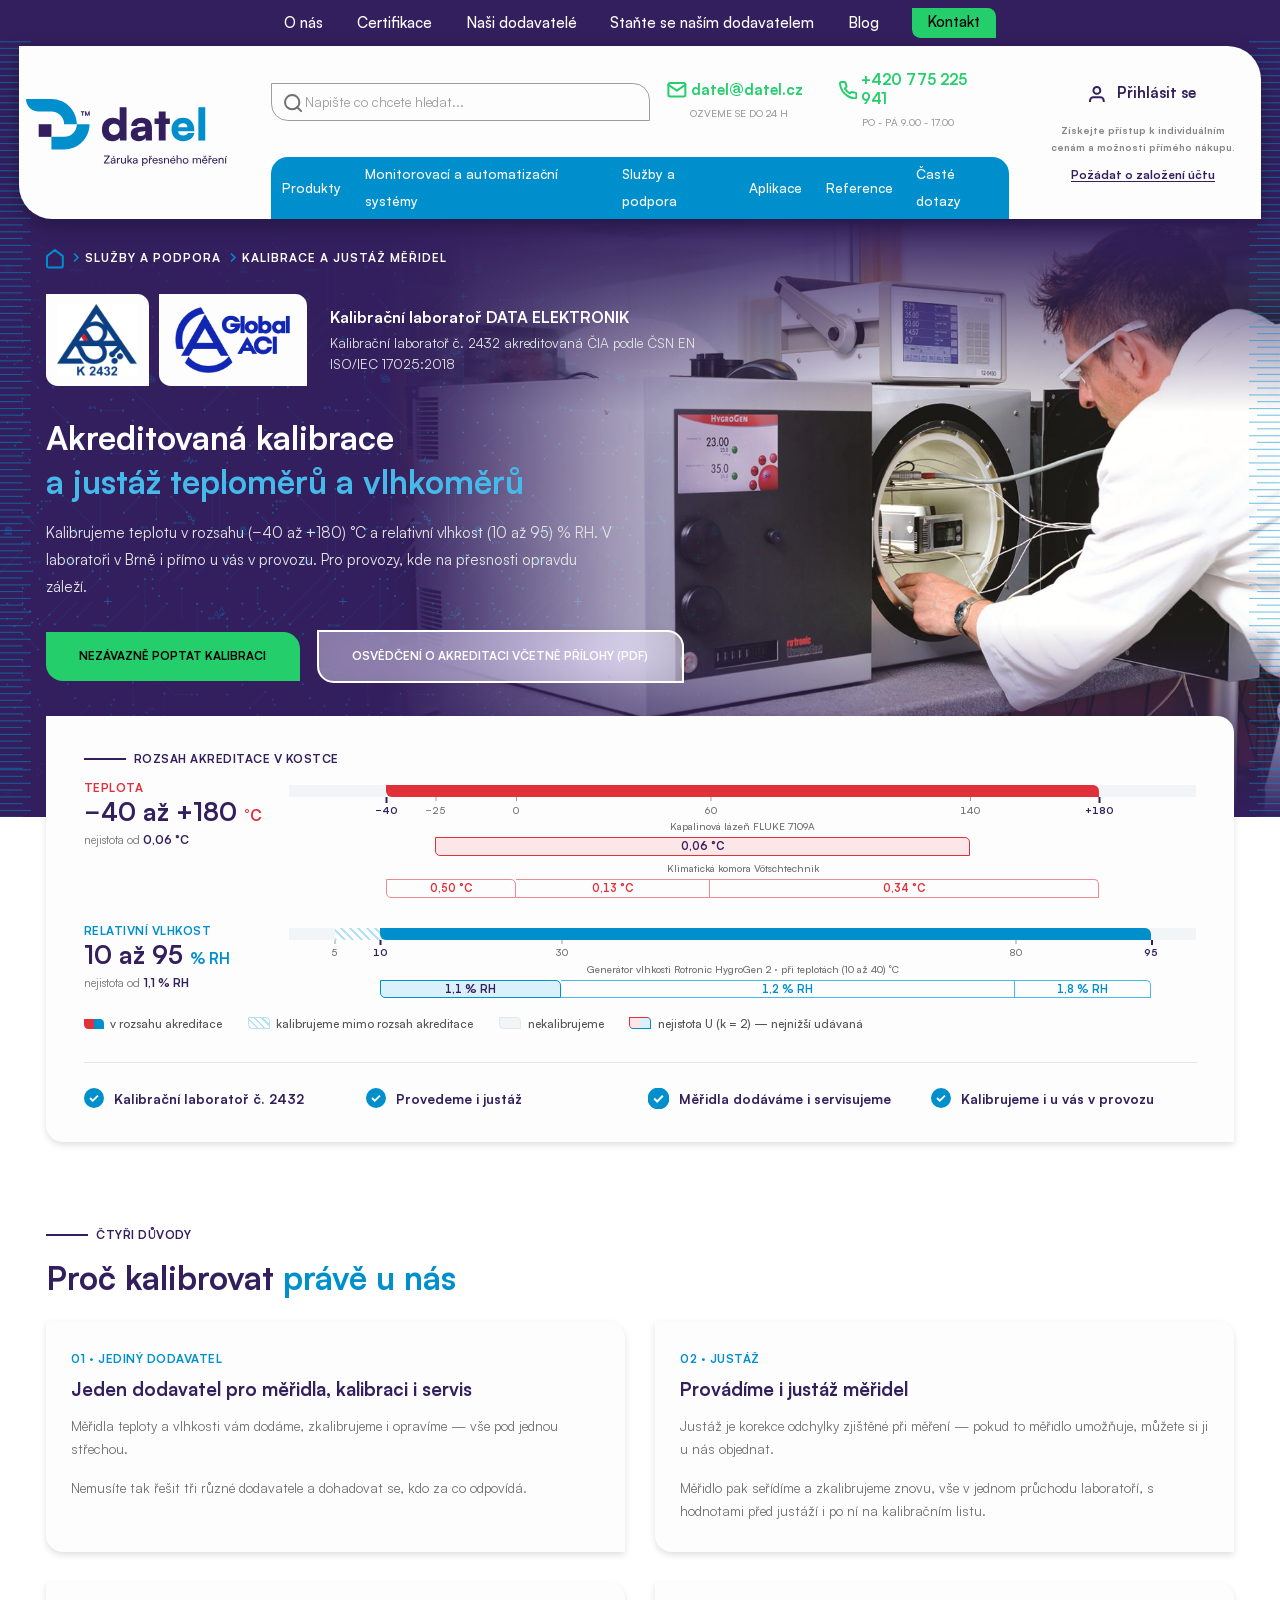
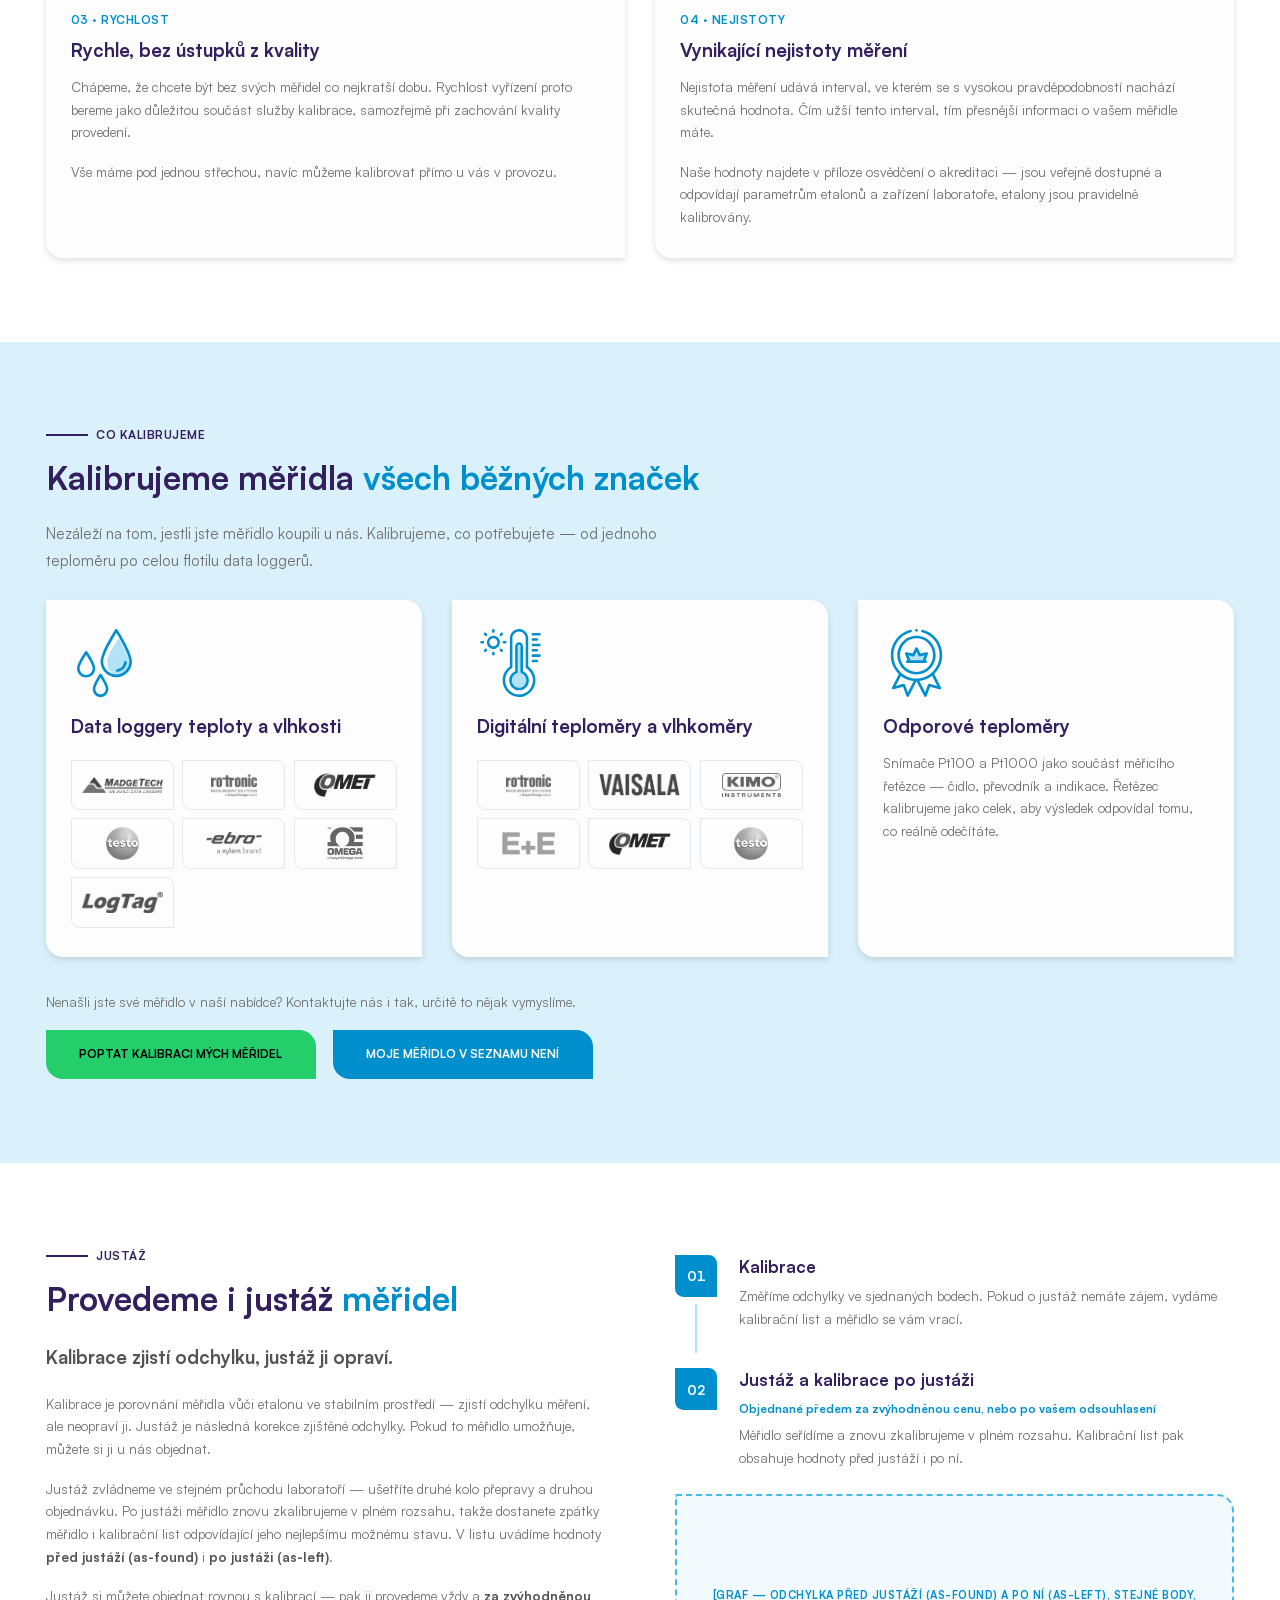
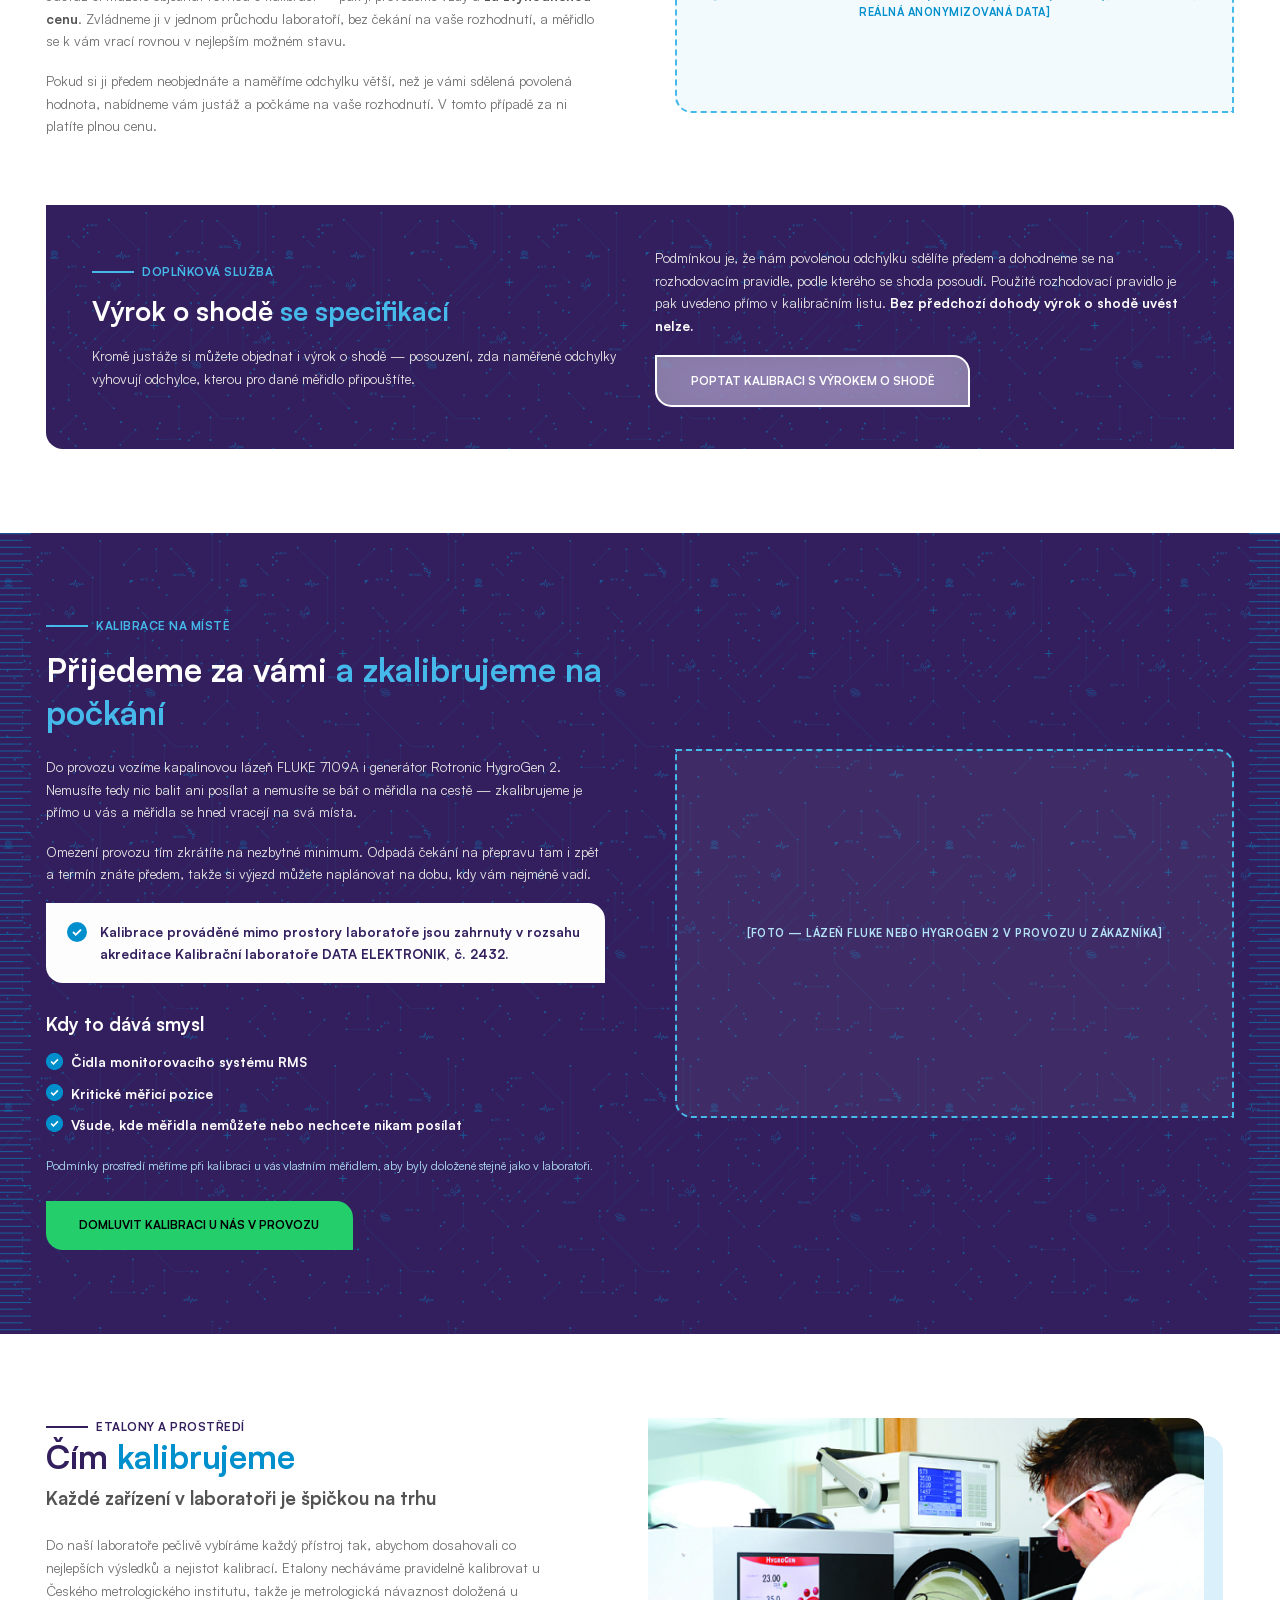
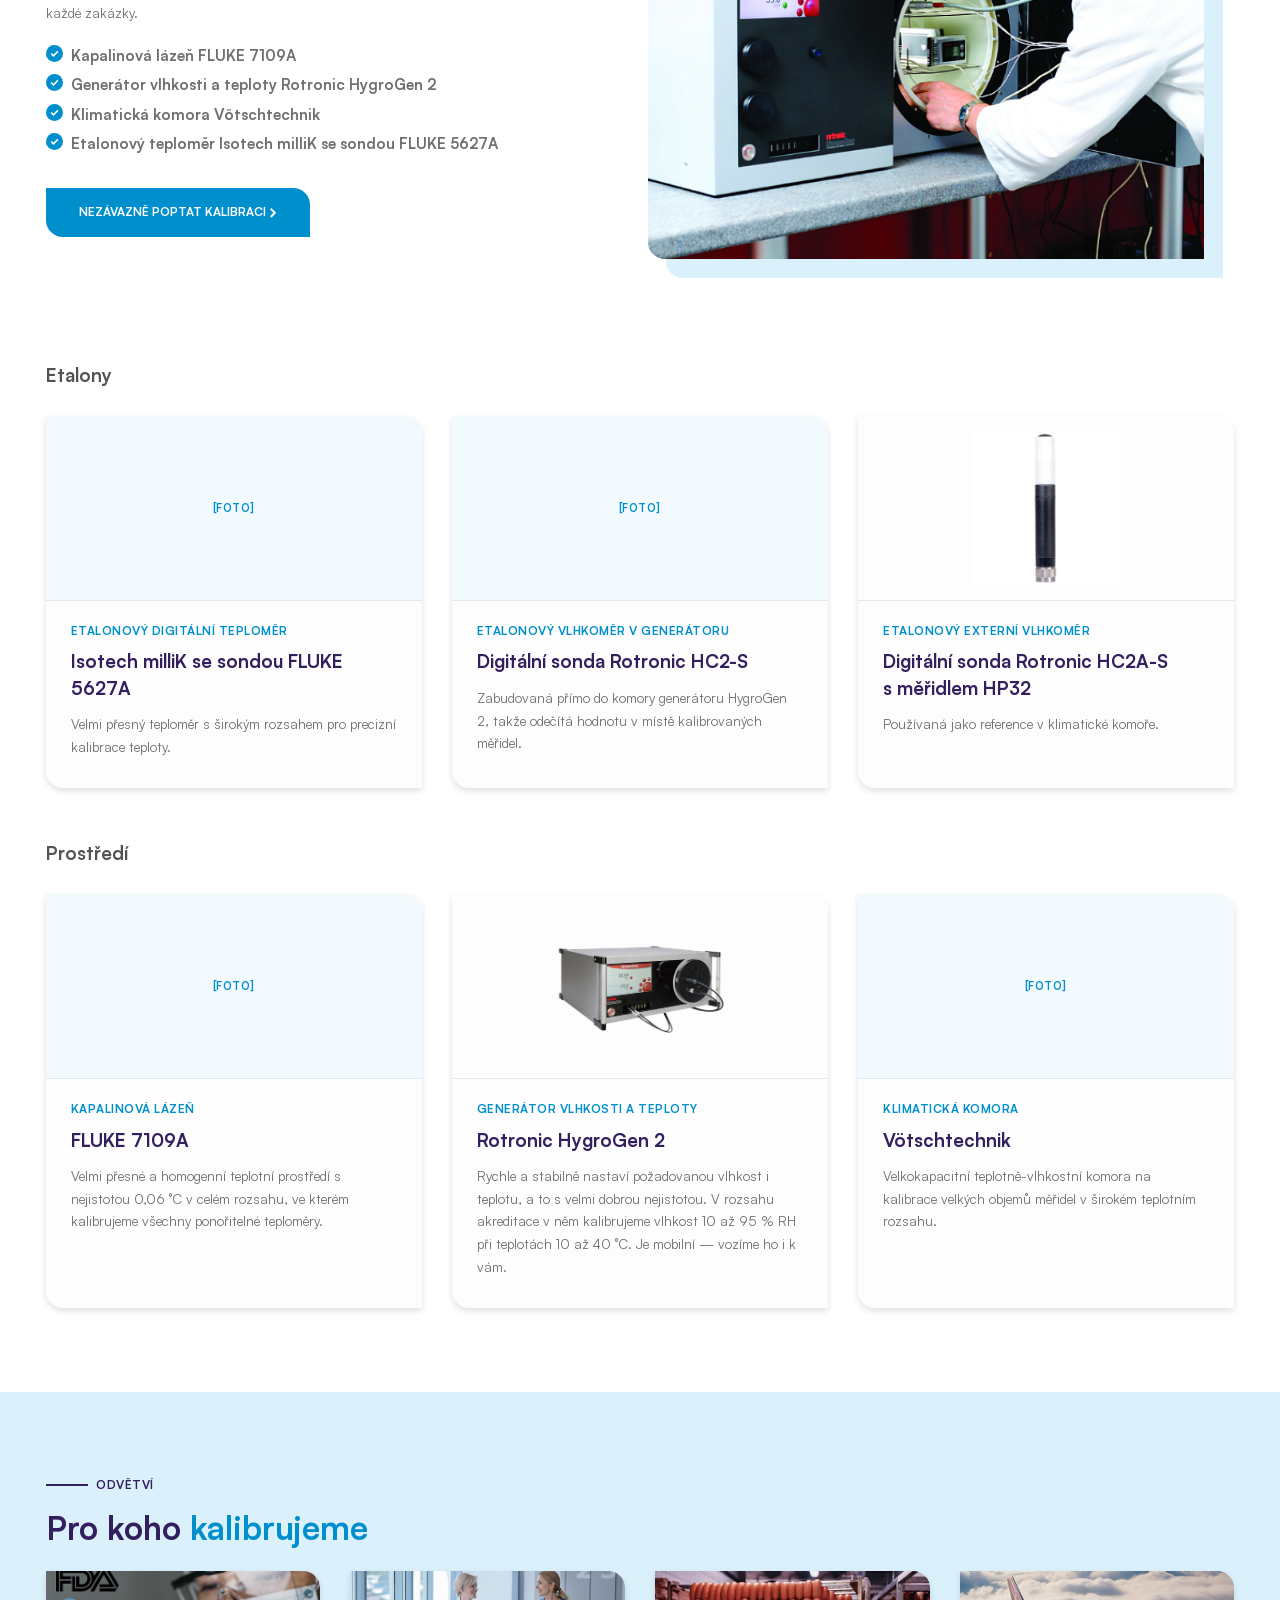
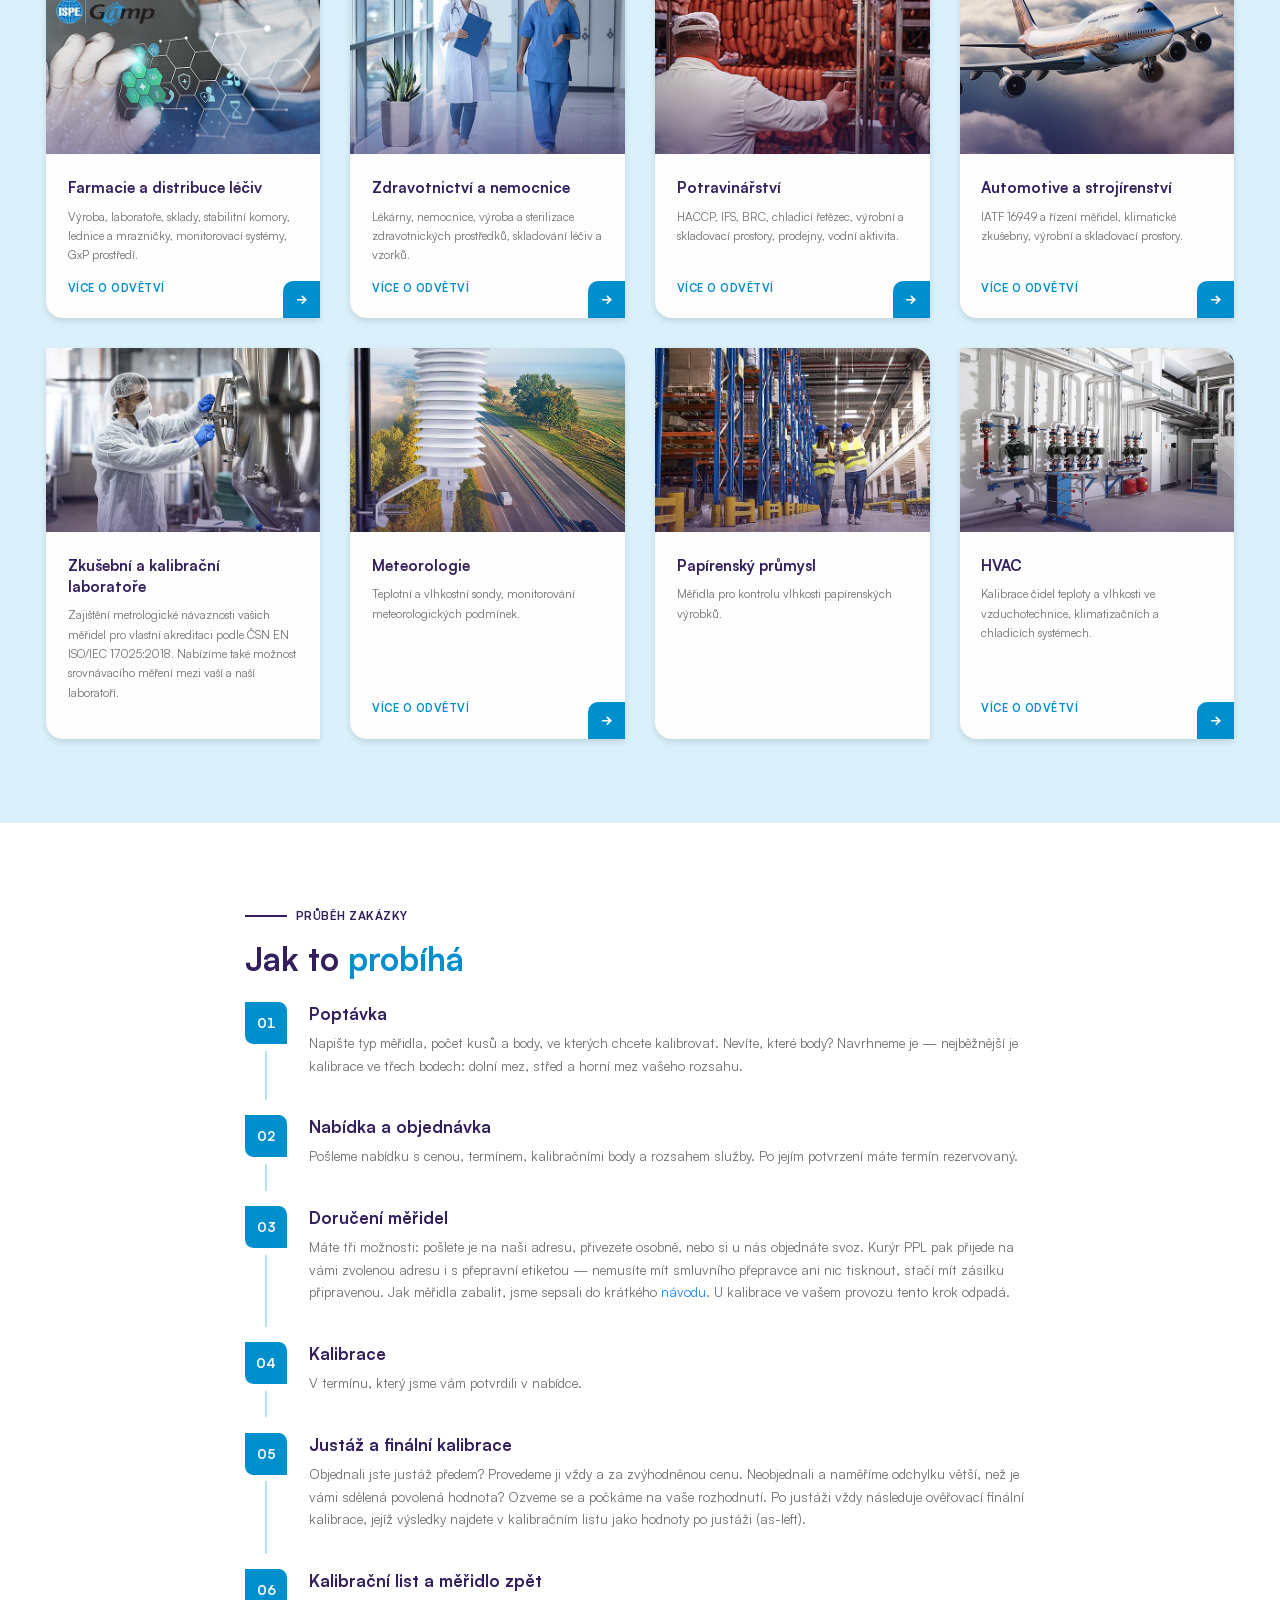
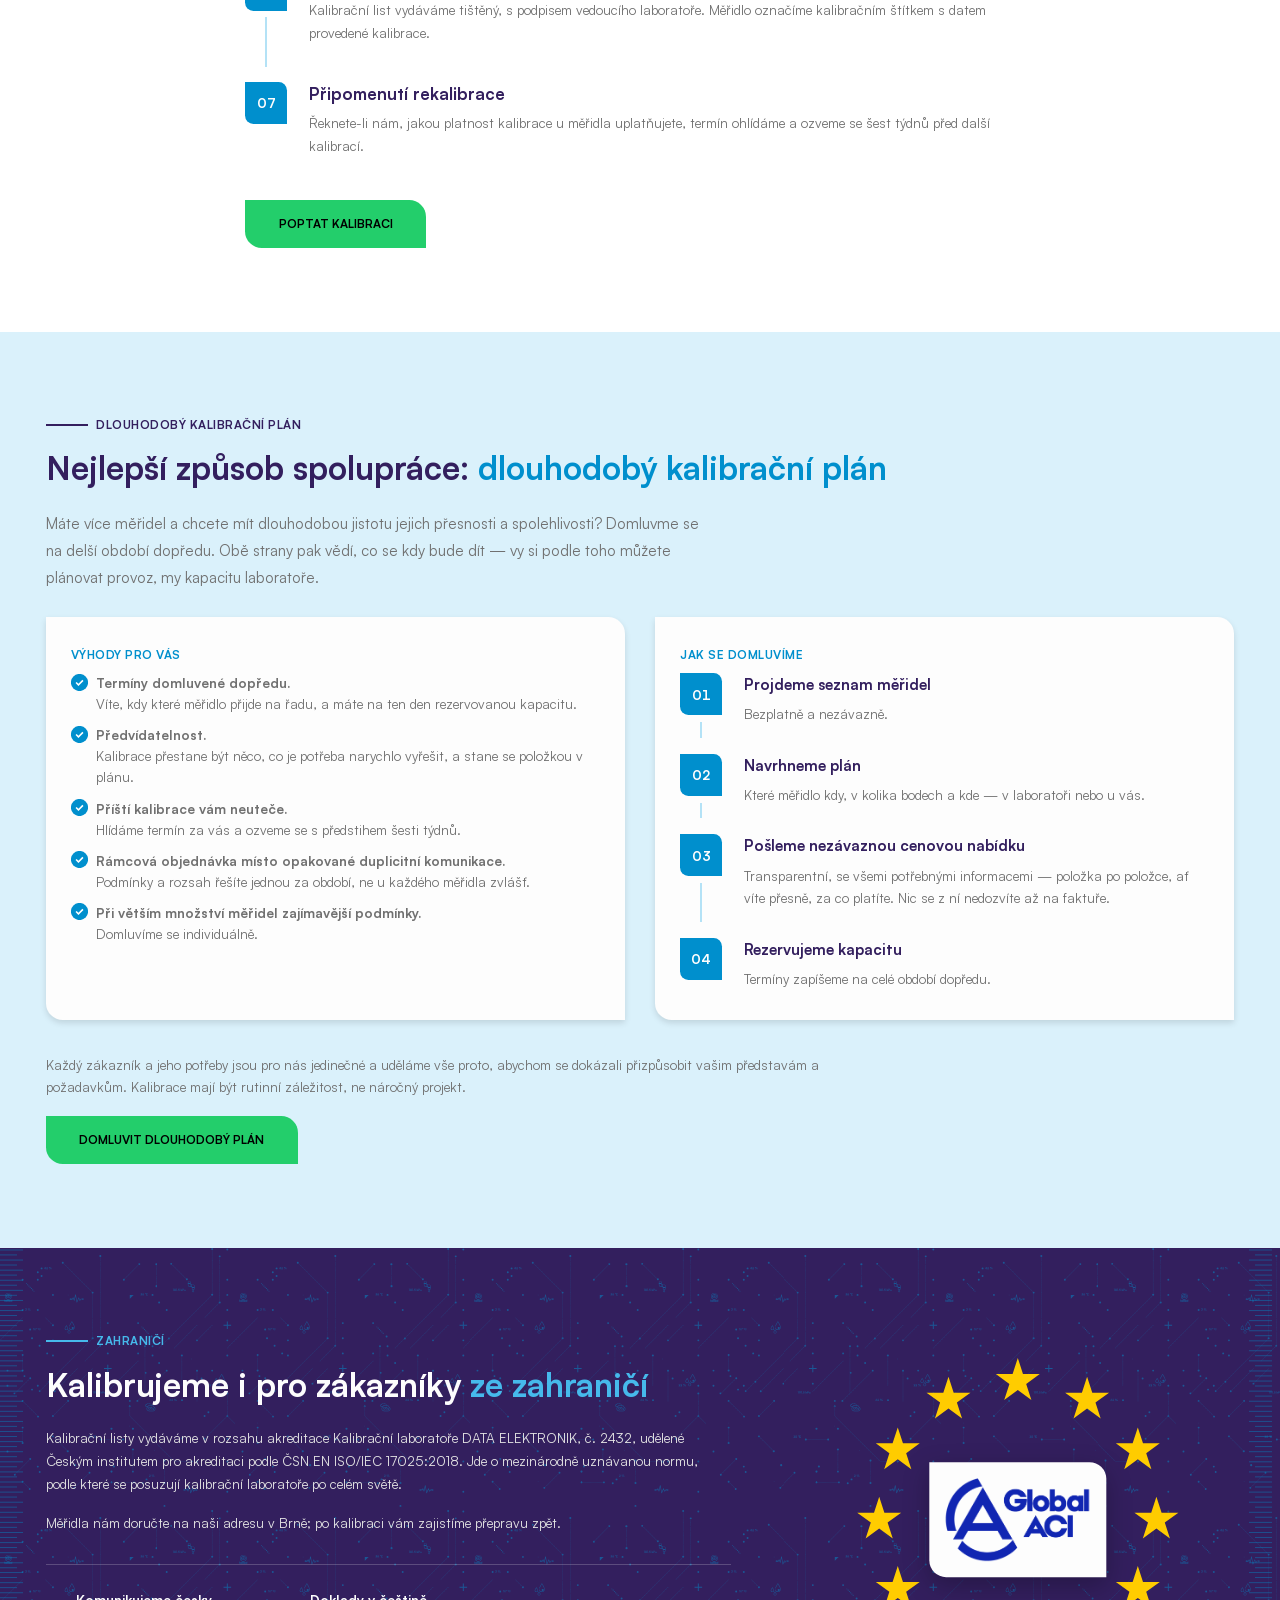
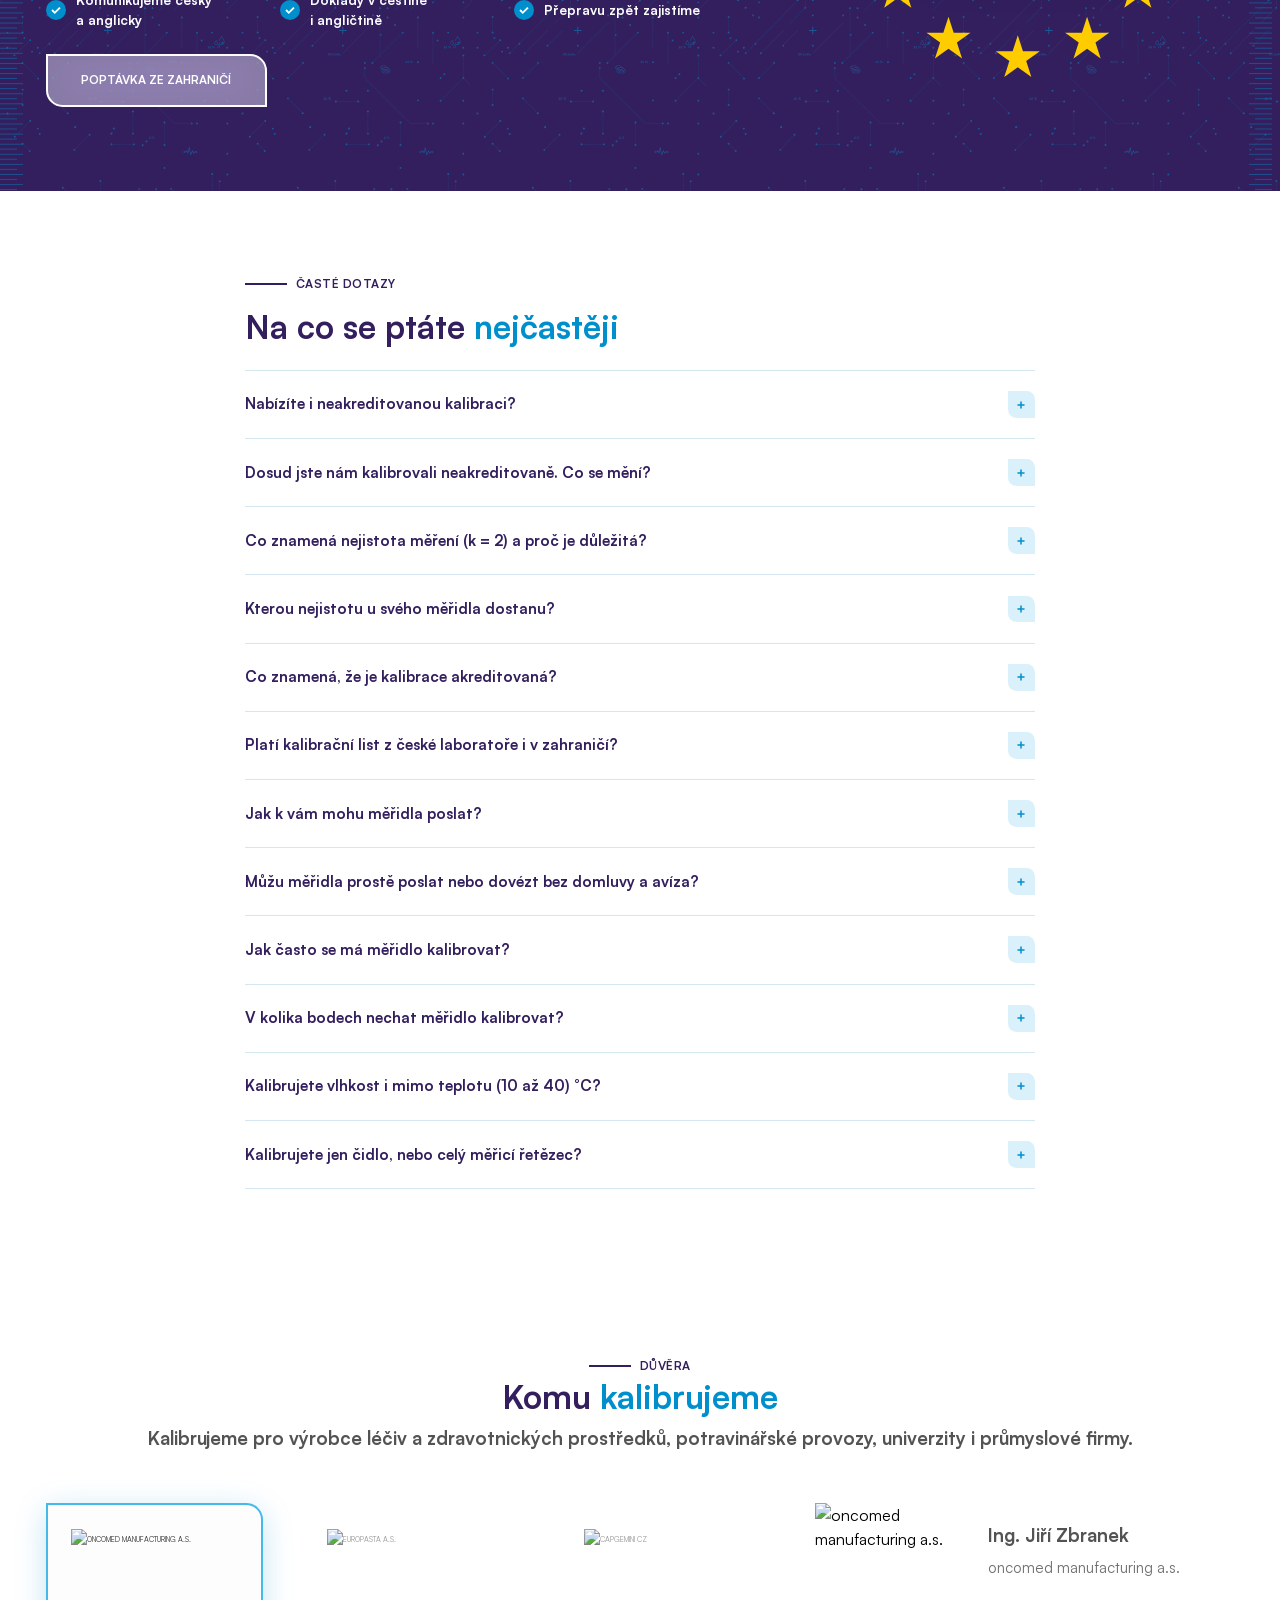
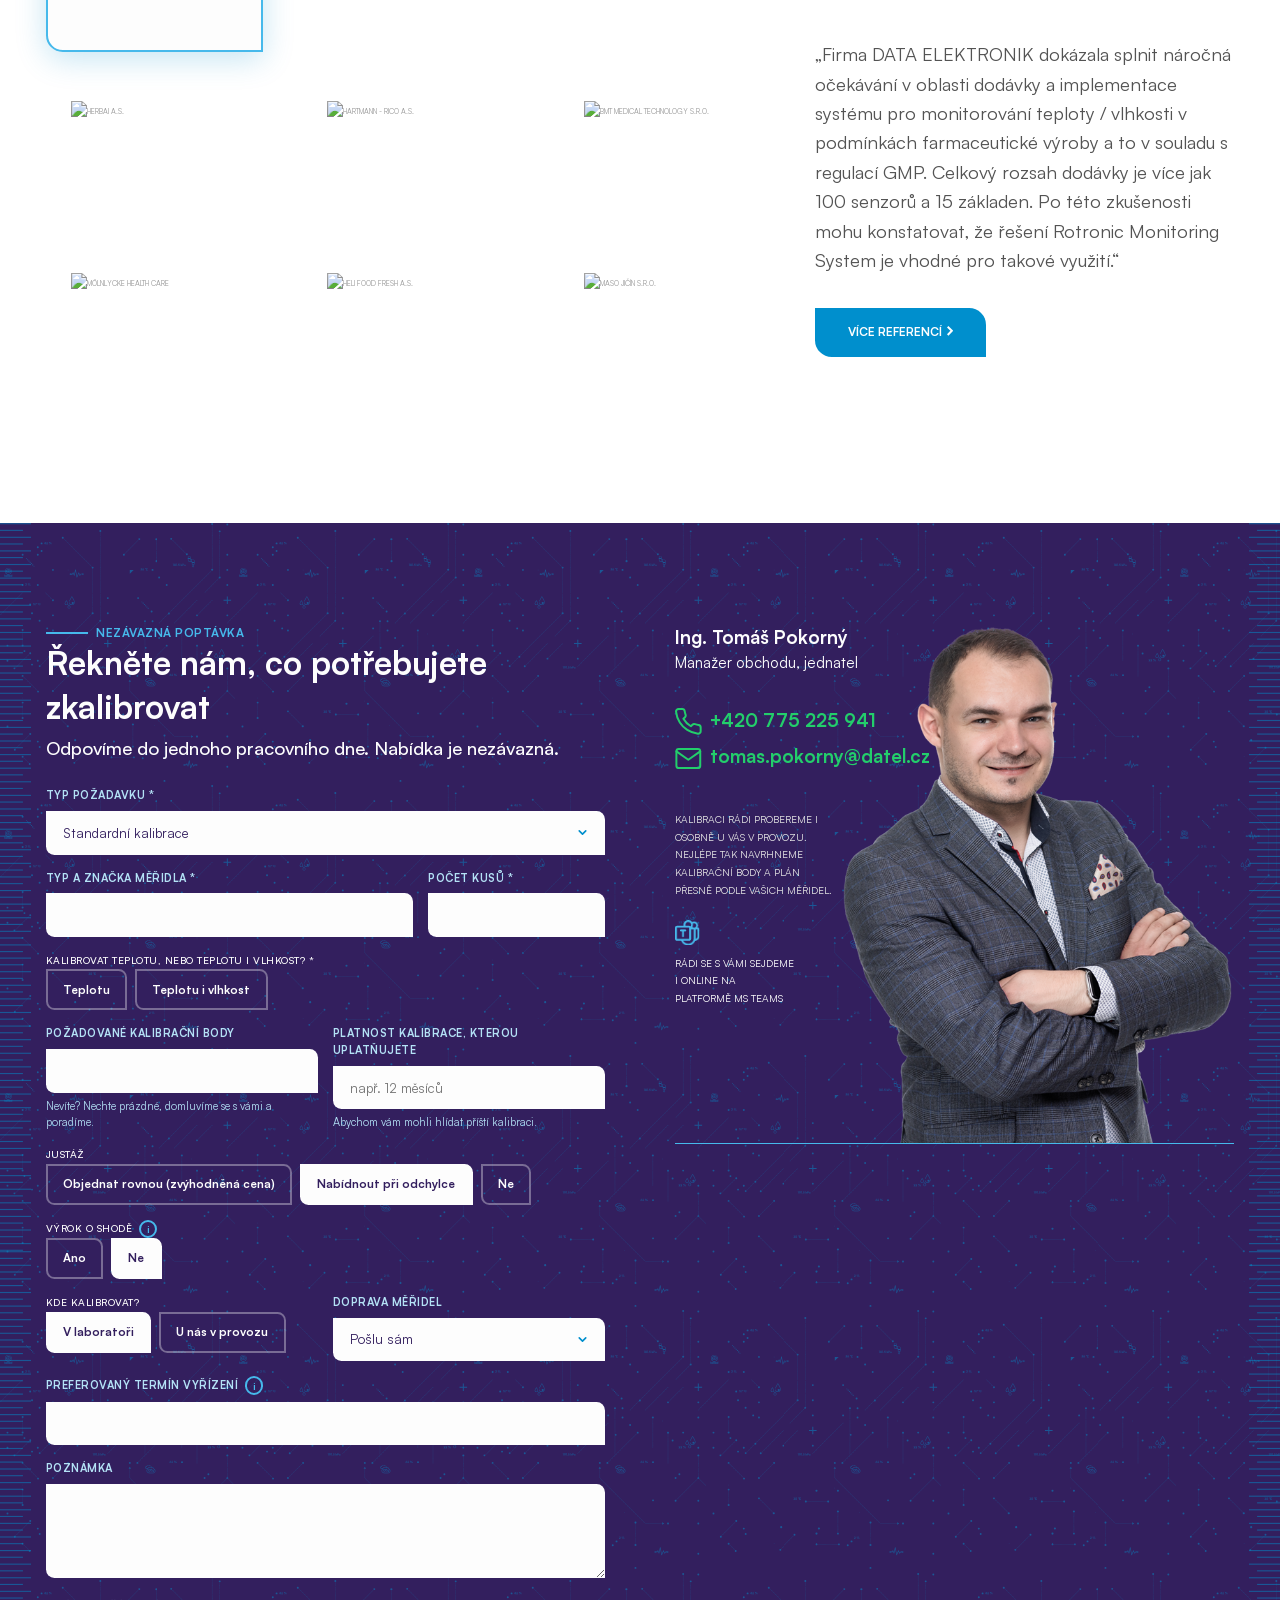
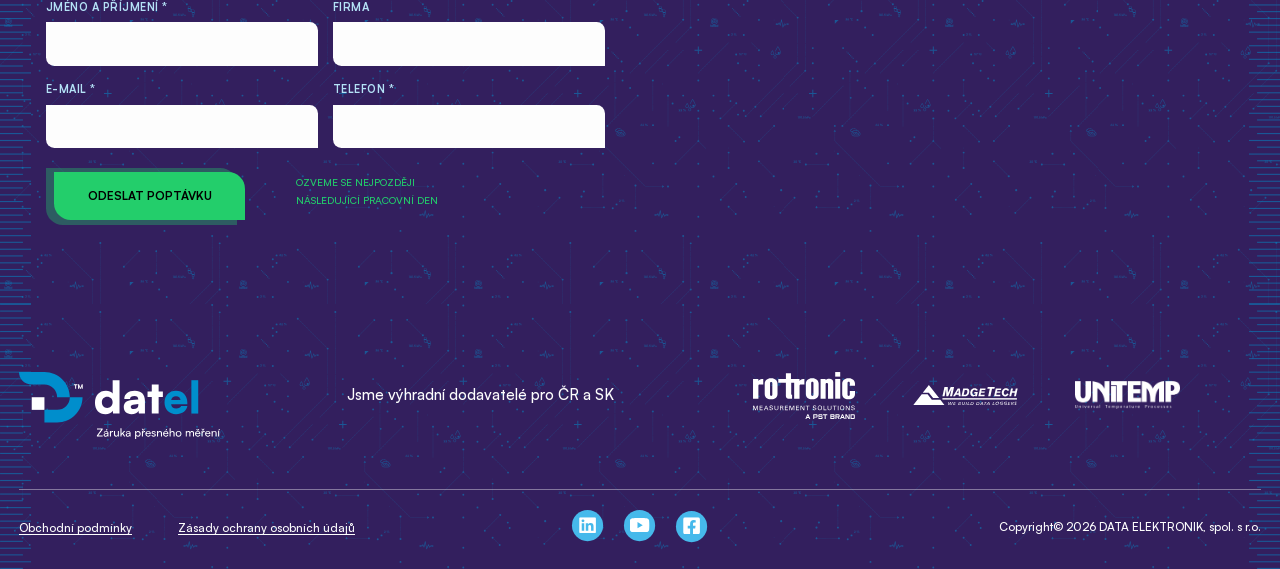
==== commit ff93a2d5: "Úvod: fotka bez světlého pruhu, tlačítka vedle sebe; náhled nezávislý na datel.cz (WEDOS) - fotka v " ====
--- a/index.html
+++ b/index.html
@@ -8,15 +8,15 @@
 <!-- Před spuštěním noindex, dokud není přidělená akreditační značka (zadání SEO). -->
 <meta name="robots" content="noindex, nofollow">
 <link rel="canonical" href="https://www.datel.cz/kalibrace-a-justaz-meridel">
-<link rel="icon" type="image/png" sizes="32x32" href="https://www.datel.cz/www/upload/f0dec1d8/20251211182317303/20251211182317303.32x32.exact.png">
+<link rel="icon" type="image/svg+xml" href="assets/img/logo/datel-symbol.svg">
 <link rel="preload" href="assets/fonts/Satoshi-Regular.woff2" as="font" type="font/woff2" crossorigin>
 <link rel="preload" href="assets/fonts/Satoshi-Bold.woff2" as="font" type="font/woff2" crossorigin>
 <!-- Produkční CSS webu (kopie 1:1, cesty k obrázkům přesměrované na datel.cz) -->
-<link rel="stylesheet" href="assets/css/datel-site.css?v=mub2wsp5">
+<link rel="stylesheet" href="assets/css/datel-site.css?v=mub3du6s">
 <!-- Oprava písma pro celý web (Inter → Satoshi) -->
-<link rel="stylesheet" href="assets/css/datel-font-fix.css?v=mub2wsp5">
+<link rel="stylesheet" href="assets/css/datel-font-fix.css?v=mub3du6s">
 <!-- Nové styly této podstránky — na produkci stačí přidat jen tento soubor -->
-<link rel="stylesheet" href="assets/css/kalibrace.css?v=mub2wsp5">
+<link rel="stylesheet" href="assets/css/kalibrace.css?v=mub3du6s">
 <script type="application/ld+json">
 {
   "@context": "https://schema.org",
@@ -68,7 +68,7 @@
 
 </head>
 <body class="frontend-page">
-<header> <section class="topBar uk-visible@l"> <div class="container big"> <div class="menu"> <nav class="uk-navbar-container" data-uk-navbar> <div class="uk-navbar-center"> <ul class="uk-navbar-nav"> <li> <a href="https://www.datel.cz/o-nas" class="">O nás</a> </li> <li> <a href="https://www.datel.cz/certifikace" class="">Certifikace</a> </li> <li> <a href="https://www.datel.cz/nasi-dodavatele" class="">Naši dodavatelé</a> </li> <li> <a href="https://www.datel.cz/stante-se-nasim-dodavatelem" class="">Staňte se naším dodavatelem</a> </li> <li> <a href="https://www.datel.cz/blog" class="">Blog</a> </li> <li> <a href="https://www.datel.cz/kontakty" class="button kontakt_zahlavi">Kontakt</a> </li> </ul> </div> </nav> </div> </div> </section> <section class="mainBar" data-uk-sticky="offset: -1"> <div class="container big boundary"> <div class="mainPack"> <div class="uk-grid-small" data-uk-grid> <div class="uk-width-1-5@l uk-width-auto fx fxa"> <div class="logoPack"> <a href="https://www.datel.cz/" class="logo logo--claim"><img src="assets/img/logo/datel-logo-claim-svetly.svg" alt="DATEL — Záruka přesného měření" title="Datel.cz" width="239" height="80"></a> </div> </div> <div class="uk-width-3-5@l uk-width-expand"> <div class="top"> <picture class="uk-hidden@l magnifyIco"> <img loading="lazy" src="assets/site/svg/magnifyIco.svg" alt="magnify icon" data-uk-svg> </picture> <form action="https://www.datel.cz/hledani" method="post" id="frm-searchAutocomplete-searchForm" class="uk-visible@l"> <picture> <img loading="lazy" src="assets/site/svg/magnifyIco.svg" alt="magnify icon" data-uk-svg> </picture> <input name="searched" data-min-length="3" id="frm-searchAutocomplete-searchForm-searched" data-nette-rules='[{"op":":minLength","msg":"Minimální délka slova je 3","arg":3}]' type="search" data-search-autocomplete-input placeholder="Napište co chcete hledat..."> <input name="_submit" value="submit" type="submit"> <input type="submit" name="dynamic" class="uk-hidden ajax actionLoading" data-search-autocomplete-dynamic> <input type="hidden" name="_token_" value="ykbpykfi8pf40LqQ1IY5xwvVZJk78l2NGU3Lw="><input type="hidden" name="_do" value="searchAutocomplete-searchForm-submit"></form> <div id="snippet-searchAutocomplete-itemSnippet"> </div> <div class="contactPack"> <div class="col"> <a href="mailto:datel@datel.cz" class="mail_zahlavi"> <picture> <img loading="lazy" src="assets/site/svg/mailIco.svg" alt="mail icon" data-uk-svg> </picture> <span class="uk-visible@l">datel@datel.cz</span> </a> <span class="subs uk-visible@l">Ozveme se do 24 h</span> </div> <div class="col"> <a href="tel:+420775225941" class="tel_zahlavi"> <picture> <img loading="lazy" src="assets/site/svg/phoneIco.svg" alt="phone icon" data-uk-svg> </picture> <span class="uk-visible@l">+420 775 225 941</span> </a> <span class="subs uk-visible@l">Po - Pá 9.00 - 17.00</span> </div> </div> <a class="uk-navbar-toggle uk-hidden@l" data-uk-toggle="target: #offcanvas-nav" href="#"> <picture class="toggle"> <img loading="lazy" src="assets/site/svg/toggleMenu.svg" data-uk-svg> </picture> <picture class="close"> <img loading="lazy" src="assets/site/svg/closeMenu.svg" data-uk-svg> </picture> </a> </div> <div class="bottom uk-visible@l"> <nav class="uk-navbar-container" data-uk-navbar> <div class="uk-navbar-center"> <ul class="uk-navbar-nav"> <li> <a href="https://www.datel.cz/produkty"><span>Produkty</span></a> <div data-uk-dropdown="pos: bottom-center; boundary: !.boundary; boundary-align: true; stretch: true; animation: slide-top; animate-out: true; duration: 100;delay-hide: 100"> <div class="dropPanel"> <div class="uk-grid-collapse" data-uk-grid> <div class="uk-width-auto@m"> <ul class="uk-tab-left" data-uk-tab="connect: #component-tab-left; animation: uk-animation-fade">  <li> <a href=""> <picture> <img src="assets/site/svg/whiteArrow.svg" alt="white arrow icon" data-uk-svg> </picture> <span>Dle parametru</span> </a> </li> <li> <a href=""> <picture> <img src="assets/site/svg/whiteArrow.svg" alt="white arrow icon" data-uk-svg> </picture> <span>Dle výrobce</span> </a> </li> </ul> </div> <div class="uk-width-expand@m"> <ul id="component-tab-left" class="uk-switcher"> <li> <div class="uk-grid-small" data-uk-grid> <div class="uk-width-1-5"> <ul> <li> <a href="https://www.datel.cz/mereni-teploty" > Měření teploty </a> </li> <li> <a href="https://www.datel.cz/mereni-vlhkosti" > Měření vlhkosti </a> </li> <li> <a href="https://www.datel.cz/mereni-vodni-aktivity" > Měření vodní aktivity </a> </li> <li> <a href="https://www.datel.cz/mereni-co2" > Měření CO<sub>2</sub> </a> </li> <li> <a href="https://www.datel.cz/mereni-diferencniho-tlaku" > Měření diferenčního tlaku </a> </li> <li> <a href="https://www.datel.cz/mereni-nizkeho-rosneho-bodu" > Měření nízkého rosného bodu </a> </li> </ul> </div> <div class="uk-width-1-5"> <ul> <li> <a href="https://www.datel.cz/mereni-tlaku" > Měření tlaku </a> </li> <li> <a href="https://www.datel.cz/mereni-proudu-a-napeti" > Měření proudu a napětí </a> </li> <li> <a href="https://www.datel.cz/mereni-pretizeni-a-vibraci" > Měření přetížení a vibrací </a> </li> <li> <a href="https://www.datel.cz/mereni-vodni-hladiny" > Měření vodní hladiny </a> </li> <li> <a href="https://www.datel.cz/mereni-rychlosti-vetru" > Měření rychlosti větru </a> </li> <li> <a href="https://www.datel.cz/mereni-ph" > Měření pH </a> </li> </ul> </div> <div class="uk-width-1-5"> <ul> <li> <a href="https://www.datel.cz/mereni-deformace-a-mechanickeho-napeti" > Měření mechanického napětí </a> </li> <li> <a href="https://www.datel.cz/mereni-pulzu-stavu-a-udalosti" > Měření pulzů, stavů a událostí </a> </li> <li> <a href="https://www.datel.cz/kalibratory-a-kalibracni-vybaveni" > Kalibrátory a kalibrační vybavení </a> </li> <li> <a href="https://www.datel.cz/vakuove-pajeci-pece" > Vakuové pájecí pece </a> </li> <li> <a href="https://www.datel.cz/vakuove-pece-pro-rychle-tepelne-zihani" > Vakuové pece pro rychlé tepelné žíhání </a> </li> <li> <a href="https://www.datel.cz/vyhrivane-desky" > Vyhřívané desky </a> </li> </ul> </div> <div class="uk-width-1-5"> <ul> <li> <a href="https://www.datel.cz/wire-bondery" > Wire bondery </a> </li> <li> <a href="https://www.datel.cz/software" > Software </a> </li> </div> </li> <li> <div class="uk-grid-small" data-uk-grid> <div class="uk-width-1-5"> <ul> <li> <a href="" class="pic"> <picture> <source srcset="https://www.datel.cz/www/upload/792159b8/20240410045447801/20240410045447801.120x120.webp" type="image/webp"> <img src="https://www.datel.cz/www/upload/792159b8/20240410045447801/20240410045447801.120x120.png" alt="Rotronic" title="Rotronic"> </picture> </a> <div> <ul> <li> <a href="https://www.datel.cz/vlhkostni-sondy"> Vlhkostní sondy </a> </li> <li> <a href="https://www.datel.cz/vlhkostni-prevodniky"> Vlhkostní převodníky </a> </li> <li> <a href="https://www.datel.cz/rucni-meridla-vlhkosti"> Ruční měřidla vlhkosti </a> </li> <li> <a href="https://www.datel.cz/meteorologicke-vlhkomery"> Meteorologické vlhkoměry </a> </li> <li> <a href="https://www.datel.cz/mereni-vodni-aktivity"> Měření vodní aktivity </a> </li> <li> <a href="https://www.datel.cz/mereni-co2"> Měření CO<sub>2</sub> </a> </li> <li> <a href="https://www.datel.cz/mereni-diferencniho-tlaku"> Měření diferenčního tlaku </a> </li> <li> <a href="https://www.datel.cz/mereni-nizkeho-rosneho-bodu"> Měření nízkého rosného bodu </a> </li> <li> <a href="https://www.datel.cz/kalibratory-a-kalibracni-vybaveni"> Kalibrátory a kalibrační vybavení </a> </li> <li> <a href="https://www.datel.cz/software-rotronic"> Software Rotronic </a> </li> <li> <a href="https://www.datel.cz/rms"> Monitorovací systém RMS </a> </li> </ul> </div> </li> </ul> </div> <div class="uk-width-1-5"> <ul> <li> <a href="" class="pic"> <picture> <source srcset="https://www.datel.cz/www/upload/792159b8/20240410013145419/20240410013145419.120x120.webp" type="image/webp"> <img src="https://www.datel.cz/www/upload/792159b8/20240410013145419/20240410013145419.120x120.png" alt="MadgeTech" title="MadgeTech"> </picture> </a> <div> <ul> <li> <a href="https://www.datel.cz/teplotni-data-loggery"> Teplotní data loggery </a> </li> <li> <a href="https://www.datel.cz/vlhkostni-data-loggery"> Vlhkostní data loggery </a> </li> <li> <a href="https://www.datel.cz/data-loggery-tlaku"> Data loggery tlaku </a> </li> <li> <a href="https://www.datel.cz/mereni-pretizeni-a-vibraci"> Měření přetížení a vibrací </a> </li> <li> <a href="https://www.datel.cz/mereni-proudu-a-napeti"> Měření proudu a napětí </a> </li> <li> <a href="https://www.datel.cz/mereni-pulzu-stavu-a-udalosti"> Měření pulzů, stavů a událostí </a> </li> <li> <a href="#"> Data loggery CO<sub>2</sub> </a> </li> <li> <a href="https://www.datel.cz/mereni-vodni-hladiny"> Měření vodní hladiny </a> </li> <li> <a href="https://www.datel.cz/mereni-rychlosti-vetru"> Měření rychlosti větru </a> </li> <li> <a href="https://www.datel.cz/data-loggery-diferencniho-tlaku"> Data loggery diferenčního tlaku </a> </li> <li> <a href="https://www.datel.cz/software-madgetech"> Software MadgeTech </a> </li> <li> <a href="https://www.datel.cz/mereni-ph"> Měření pH </a> </li> </ul> </div> </li> </ul> </div> <div class="uk-width-1-5"> <ul> <li> <a href="" class="pic"> <picture> <source srcset="https://www.datel.cz/www/upload/792159b8/20240410013255136/20240410013255136.120x120.webp" type="image/webp"> <img src="https://www.datel.cz/www/upload/792159b8/20240410013255136/20240410013255136.120x120.png" alt="UniTemp" title="UniTemp"> </picture> </a> <div> <ul> <li> <a href="https://www.datel.cz/vakuove-pajeci-pece"> Vakuové pájecí pece </a> </li> <li> <a href="https://www.datel.cz/vakuove-pece-pro-rychle-tepelne-zihani"> Vakuové pece pro rychlé tepelné žíhání </a> </li> <li> <a href="https://www.datel.cz/vyhrivane-desky"> Vyhřívané desky </a> </li> <li> <a href="https://www.datel.cz/wire-bondery"> Wire bondery </a> </li> </ul> </div> </li> </ul> </div> <div class="uk-width-1-5"> <ul> <li> <a href="" class="pic"> <picture> <source srcset="https://www.datel.cz/www/upload/792159b8/20240410013350782/20240410013350782.120x120.webp" type="image/webp"> <img src="https://www.datel.cz/www/upload/792159b8/20240410013350782/20240410013350782.120x120.png" alt="Teracom" title="Teracom"> </picture> </a> <div> <ul> <li> <a href="https://www.datel.cz/ethernetove-automatizacni-moduly"> Ethernetové automatizační moduly </a> </li> <li> <a href="https://www.datel.cz/celularni-gsm-automatizacni-moduly"> Celulární (GSM) automatizační moduly </a> </li> <li> <a href="https://www.datel.cz/snimace-a-detektory-k-automatizacnim-modulum"> Snímače a detektory k automatizačním modulům </a> </li> <li> <a href="https://www.datel.cz/prislusenstvi-k-automatizacnim-modulum"> Příslušenství k automatizačním modulům </a> </li> <li> <a href="https://www.datel.cz/software-teracom"> Software Teracom </a> </li> </ul> </div> </li> </ul> </div> </div> </li> </ul> </div> </div> </div> </div> </li> <li> <a href="https://www.datel.cz/monitorovaci-a-automatizacni-systemy"><span>Monitorovací a automatizační systémy</span></a> <div data-uk-dropdown="pos: bottom-center; boundary: !.boundary; boundary-align: true;stretch: true;animation: slide-top; animate-out: true; duration: 100;delay-hide: 100"> <div class="dropPanel second"> <div data-uk-grid> <div class="uk-width-1-4"> <div class="menuList"> <h3> <a href="https://www.datel.cz/rotronic-monitoring-system-rms-gxp-monitorovani"> Rotronic Monitoring System (RMS) - GxP monitorování </a> </h3> <ul> <li> <a href="https://www.datel.cz/rms-hardware-komponenty">RMS - Hardware komponenty</a> </li> <li> <a href="https://www.datel.cz/rms-software">RMS - Software</a> </li> <li> <a href="https://www.datel.cz/rms-sluzby">RMS - Služby</a> </li> <li> <a href="https://www.datel.cz/rms-aplikace-a-pripadove-studie">RMS - Aplikace a případové studie</a> </li> <li> <a href="https://www.datel.cz/rms-online-manual">RMS - Online manuál</a> </li> <li> <a href="https://www.datel.cz/jak-rms-splnuje-normy-a-narizeni">Jak RMS splňuje normy a nařízení?</a> </li> </ul> </div> </div> <div class="uk-width-1-4"> <div class="menuList"> <h3> <a href="https://www.datel.cz/teracom-monitorovani-a-automatizace-do-prumyslu"> TERACOM - Monitorování a automatizace do průmyslu </a> </h3> <ul> <li> <a href="https://www.datel.cz/teracom-produkty">Teracom - Produkty</a> </li> </ul> </div> </div> <div class="uk-width-1-2"> <div class="menuBanner"> <picture> <source srcset="https://www.datel.cz/www/upload/792159b8/20240325120209444/20240325120209444.850x450.qa-100.webp" type="image/webp"> <img src="https://www.datel.cz/www/upload/792159b8/20240325120209444/20240325120209444.800x450.qa-100.jpg" alt="Vytvoříme měřicí systém na míru vašemu provozu." title="Vytvoříme měřicí systém na míru vašemu provozu."> </picture> <div class="textBanner"> <h3>Vytvoříme měřicí systém na míru vašemu provozu.</h3> <ul> <li> <span><strong>Plně flexibilní</strong> a škálovatelné řešení</span> </li> <li> <span>Propojení až několika <strong>tisíc čidel</strong></span> </li> <li> <span>Plně vyhovující normám <strong>FDA CFR 21 Part 11</strong> a <strong>EU Annex 11 (EUDRALEX)</strong></span> </li> </ul> <p> <a href="https://www.datel.cz/kontakty" class="button"> Nezávazně poptat <picture> <img src="assets/site/svg/arrowRight.svg" data-uk-svg> </picture> </a> </p> </div> </div> </div> </div> </div> </div> </li><li> <a href="https://www.datel.cz/sluzby-a-podpora"><span>Služby a podpora</span></a> <div data-uk-dropdown="pos: bottom-center; boundary: !.boundary; boundary-align: true;stretch: true;animation: slide-top; animate-out: true; duration: 100;delay-hide: 100"> <div class="dropPanel tile"> <div data-uk-grid> <div class="uk-width-1-5"> <a href="https://www.datel.cz/kalibrace-a-justaz-meridel" class="menuBox"> <picture> <source srcset="https://www.datel.cz/www/upload/792159b8/20240306060956127/20240306060956127.250x250.webp" type="image/webp"> <img src="https://www.datel.cz/www/upload/792159b8/20240306060956127/20240306060956127.250x250.png" alt="Kalibrace a justáž měřidel" title="Kalibrace a justáž měřidel"> </picture> <h3><span>Kalibrace a justáž měřidel</span></h3> </a> </div> <div class="uk-width-1-5"> <a href="https://www.datel.cz/teplotni-a-vlhkostni-mapy-skladovych-prostoru" class="menuBox"> <picture> <source srcset="https://www.datel.cz/www/upload/792159b8/20251216093715252/20251216093715252.250x250.webp" type="image/webp"> <img src="https://www.datel.cz/www/upload/792159b8/20251216093715252/20251216093715252.250x250.jpg" alt="Teplotní a vlhkostní mapy skladových prostorů" title="Teplotní a vlhkostní mapy skladových prostorů"> </picture> <h3><span>Teplotní a vlhkostní mapy skladových prostorů</span></h3> </a> </div> <div class="uk-width-1-5"> <a href="https://www.datel.cz/servis-a-technicka-podpora" class="menuBox"> <picture> <source srcset="https://www.datel.cz/www/upload/792159b8/20240306061007424/20240306061007424.250x250.webp" type="image/webp"> <img src="https://www.datel.cz/www/upload/792159b8/20240306061007424/20240306061007424.250x250.png" alt="Servis a technická podpora" title="Servis a technická podpora"> </picture> <h3><span>Servis a technická podpora</span></h3> </a> </div> <div class="uk-width-1-5"> <a href="https://www.datel.cz/pujcovna-meridel" class="menuBox"> <picture> <source srcset="https://www.datel.cz/www/upload/792159b8/20240306061019523/20240306061019523.250x250.webp" type="image/webp"> <img src="https://www.datel.cz/www/upload/792159b8/20240306061019523/20240306061019523.250x250.png" alt="Půjčovna měřidel" title="Půjčovna měřidel"> </picture> <h3><span>Půjčovna měřidel</span></h3> </a> </div> <div class="uk-width-1-5"> <a href="https://www.datel.cz/skoleni" class="menuBox"> <picture> <source srcset="https://www.datel.cz/www/upload/792159b8/20240415015750315/20240415015750315.250x250.webp" type="image/webp"> <img src="https://www.datel.cz/www/upload/792159b8/20240415015750315/20240415015750315.250x250.jpg" alt="Školení" title="Školení"> </picture> <h3><span>Školení</span></h3> </a> </div> </div> </div> </div> </li><li> <a href="https://www.datel.cz/aplikace"><span>Aplikace</span></a> </li><li> <a href="https://www.datel.cz/reference"><span>Reference</span></a> </li><li> <a href="https://www.datel.cz/faq"><span>Časté dotazy</span></a> </li> </ul> </div> </nav> </div> </div> <div class="uk-width-1-5 fx fxa uk-visible@l"> <a href="https://www.datel.cz/kontakty" class="button small buttonContact kontakt_zahlavi">Kontakt</a> <div class="text"> <h3 class="uk-animation-toggle"> <a href="https://www.datel.cz/prihlaseni" data-uk-toggle="target: #myLogin" class="prihlasit_se_zahlavi"> <picture class="uk-animation-shake"> <img loading="lazy" src="assets/site/svg/loginIco.svg" alt="login icon" data-uk-svg> </picture> Přihlásit se </a> </h3> <p>Získejte přístup k individuálním cenám a možnosti přímého nákupu.</p> <p> <a href="https://www.datel.cz/kontakty">Požádat o založení účtu</a> </p> <div id="myLogin" data-uk-modal> <div class="uk-modal-dialog uk-modal-body"> <button class="uk-modal-close" type="button"> <picture> <img loading="lazy" src="assets/site/svg/modalClose.svg" alt="close login" data-uk-svg> </picture> </button> <div class="content"> <h2>Přihlásit se</h2> <form action="https://www.datel.cz/" method="post" data-antispam id="frm-signIn-customerSignInForm" class="form-label form-js-label"> <fieldset> <input type="email" name="email" id="frm-signIn-customerSignInForm-email" required data-nette-rules='[{"op":":filled","msg":"Prosím, vyplňte tohle pole"},{"op":":email","msg":"Prosím, zadejte e-mail ve správném formátu."}]'> <label for="frm-signIn-customerSignInForm-email">E-mail*</label> </fieldset> <fieldset> <input type="password" name="password" id="frm-signIn-customerSignInForm-password"> <label for="frm-signIn-customerSignInForm-password">Heslo</label> </fieldset> <p> <a href="https://www.datel.cz/zapomenute-heslo">Zapomenuté heslo</a> </p> <input type="submit" name="customer" class="button" value="Přihlásit se"> <input type="hidden" name="_token_" value="07z54oun3y5q1lDoIqA4jeOtw12wIbDu8e0/8="><input type="text" name="mail" style="display:none !important" id="frm-signIn-customerSignInForm-mail"><input type="text" name="website" style="display:none !important" id="frm-signIn-customerSignInForm-website"><input type="text" name="antispam_hash_id" style="display:none !important" data-antispam-hash-id id="frm-signIn-customerSignInForm-antispam_hash_id" value="hashName"><input type="text" name="antispam_hash_value" style="display:none !important" data-antispam-hash-value data-antispam-hash-handle="/?do=signIn-customerSignInForm-antispam_hash-value" id="frm-signIn-customerSignInForm-antispam_hash_value"><input type="text" name="antispam_movement" style="display:none !important" data-antispam-movement id="frm-signIn-customerSignInForm-antispam_movement"><input type="text" name="antispam_time" style="display:none !important" data-antispam-time id="frm-signIn-customerSignInForm-antispam_time"><input type="text" name="antispam_keypress" style="display:none !important" data-antispam-key-press id="frm-signIn-customerSignInForm-antispam_keypress"><input type="text" name="antispam_submit" style="display:none !important" id="frm-signIn-customerSignInForm-antispam_submit"><input type="hidden" name="_do" value="signIn-customerSignInForm-submit"></form> <div class="down"> <h3>Nemáte zatím svůj účet</h3> <p> <a href="https://www.datel.cz/kontakty">Požádat o založení účtu</a> </p> </div> </div> </div> </div> </div> </div> </div> </div> </div> </section> <div class="searchPopUp"> <div class="container"> <div class="top"> <a href="https://www.datel.cz/" class="logo logo--claim"><img src="assets/img/logo/datel-logo-claim-svetly.svg" alt="DATEL — Záruka přesného měření" title="Datel.cz" width="239" height="80"></a> <span class="searchClose"> <picture> <img loading="lazy" src="assets/site/svg/closeMenu.svg" data-uk-svg> </picture> </span> </div> <div class="middle"> <form action="https://www.datel.cz/hledani" method="post" id="frm-searchAutocomplete-searchForm" class="searchPack"> <picture> <img loading="lazy" src="assets/site/svg/magnifyIco.svg" alt="magnify icon" data-uk-svg> </picture> <input name="searched" data-min-length="3" id="frm-searchAutocomplete-searchForm-searched" data-nette-rules='[{"op":":minLength","msg":"Minimální délka slova je 3","arg":3}]' type="search" placeholder="Napište co chcete hledat..."> <input name="_submit" value="submit" type="submit" class="button"> <input type="submit" name="dynamic" class="uk-hidden ajax actionLoading" data-search-autocomplete-dynamic> <input type="hidden" name="_token_" value="ipdlnic9ucSqvTw5Sh7aga2NsXMOXFKVcnH1s="><input type="hidden" name="_do" value="searchAutocomplete-searchForm-submit"></form> </div> </div> </div> <div id="offcanvas-nav" data-uk-offcanvas="mode: slide; overlay: true; flip: true"> <div class="uk-offcanvas-bar"> <div class="top"> <h3 class="uk-animation-toggle"> <a href="https://www.datel.cz/prihlaseni"> <picture class="uk-animation-shake"> <img loading="lazy" src="assets/site/svg/loginIco.svg" alt="login icon" data-uk-svg> </picture> Přihlásit se </a> </h3> <div class="basketPack" id="snippet-basketWidget-"> <a href="https://www.datel.cz/nakupni-kosik" class="basket"> <div class="icons"> <picture> <img loading="lazy" src="assets/site/svg/basket.svg" alt="basket icon" data-uk-svg> </picture> <span class="number">0</span> </div> <div class="pricePack"> <p title="bez DPH">0 Kč</p> </div> </a> </div> </div> <div class="menuBest"> <ul class="list"> <li> <a href="https://www.datel.cz/produkty">Produkty</a> <span class="arrowResp"> <picture> <img src="assets/site/svg/arrowResp.svg" alt="arrow icon" data-uk-svg> </picture> </span> <ul class="subList"> <li class="first"> <span class="arrowResp2"> <picture> <img src="assets/site/svg/arrowResp2.svg" alt="arrow icon" data-uk-svg> </picture> </span> <a href="https://www.datel.cz/produkty">Produkty</a> </li> <li> <a href="">Dle parametru</a> <span class="arrowResp"> <picture> <img src="assets/site/svg/arrowResp.svg" alt="arrow icon" data-uk-svg> </picture> </span> <ul class="subsubList"> <li class="first"> <span class="arrowResp3"> <picture> <img src="assets/site/svg/arrowResp2.svg" alt="arrow icon" data-uk-svg> </picture> </span> <a href="">Dle parametru</a> </li> <li> <a href="https://www.datel.cz/mereni-teploty">Měření teploty</a> </li> <li> <a href="https://www.datel.cz/mereni-vlhkosti">Měření vlhkosti</a> </li> <li> <a href="https://www.datel.cz/mereni-vodni-aktivity">Měření vodní aktivity</a> </li> <li> <a href="https://www.datel.cz/mereni-co2">Měření CO<sub>2</sub></a> </li> <li> <a href="https://www.datel.cz/mereni-diferencniho-tlaku">Měření diferenčního tlaku</a> </li> <li> <a href="https://www.datel.cz/mereni-nizkeho-rosneho-bodu">Měření nízkého rosného bodu</a> </li> <li> <a href="https://www.datel.cz/mereni-tlaku">Měření tlaku</a> </li> <li> <a href="https://www.datel.cz/mereni-proudu-a-napeti">Měření proudu a napětí</a> </li> <li> <a href="https://www.datel.cz/mereni-pretizeni-a-vibraci">Měření přetížení a vibrací</a> </li> <li> <a href="https://www.datel.cz/mereni-vodni-hladiny">Měření vodní hladiny</a> </li> <li> <a href="https://www.datel.cz/mereni-rychlosti-vetru">Měření rychlosti větru</a> </li> <li> <a href="https://www.datel.cz/mereni-ph">Měření pH</a> </li> <li> <a href="https://www.datel.cz/mereni-deformace-a-mechanickeho-napeti">Měření mechanického napětí</a> </li> <li> <a href="https://www.datel.cz/mereni-pulzu-stavu-a-udalosti">Měření pulzů, stavů a událostí</a> </li> <li> <a href="https://www.datel.cz/kalibratory-a-kalibracni-vybaveni">Kalibrátory a kalibrační vybavení</a> </li> <li> <a href="https://www.datel.cz/vakuove-pajeci-pece">Vakuové pájecí pece</a> </li> <li> <a href="https://www.datel.cz/vakuove-pece-pro-rychle-tepelne-zihani">Vakuové pece pro rychlé tepelné žíhání</a> </li> <li> <a href="https://www.datel.cz/vyhrivane-desky">Vyhřívané desky</a> </li> <li> <a href="https://www.datel.cz/wire-bondery">Wire bondery</a> </li> <li> <a href="https://www.datel.cz/software">Software</a> </li> </ul> </li> <li> <a href="">Dle výrobce</a> <span class="arrowResp"> <picture> <img src="assets/site/svg/arrowResp.svg" alt="arrow icon" data-uk-svg> </picture> </span> <ul class="subsubList"> <li class="first"> <span class="arrowResp3"> <picture> <img src="assets/site/svg/arrowResp2.svg" alt="arrow icon" data-uk-svg> </picture> </span> <a href="">Dle výrobce</a> </li> <li> <a href="">Rotronic</a> </li> <li> <a href="">MadgeTech</a> </li> <li> <a href="">UniTemp</a> </li> <li> <a href="">Teracom</a> </li> </ul> </li> </ul> </li><li> <a href="https://www.datel.cz/monitorovaci-a-automatizacni-systemy">Monitorovací a automatizační systémy</a> <span class="arrowResp"> <picture> <img src="assets/site/svg/arrowResp.svg" alt="arrow icon" data-uk-svg> </picture> </span> <ul class="subList"> <li class="first"> <span class="arrowResp2"> <picture> <img src="assets/site/svg/arrowResp2.svg" alt="arrow icon" data-uk-svg> </picture> </span> <a href="https://www.datel.cz/monitorovaci-a-automatizacni-systemy">Monitorovací a automatizační systémy</a> </li> <li> <a href="https://www.datel.cz/rotronic-monitoring-system-rms-gxp-monitorovani">Rotronic Monitoring System (RMS) - GxP monitorování</a> <span class="arrowResp"> <picture> <img src="assets/site/svg/arrowResp.svg" alt="arrow icon" data-uk-svg> </picture> </span> <ul class="subsubList"> <li class="first"> <span class="arrowResp3"> <picture> <img src="assets/site/svg/arrowResp2.svg" alt="arrow icon" data-uk-svg> </picture> </span> <a href="https://www.datel.cz/rotronic-monitoring-system-rms-gxp-monitorovani">Rotronic Monitoring System (RMS) - GxP monitorování</a> </li> <li> <a href="https://www.datel.cz/rms-hardware-komponenty">RMS - Hardware komponenty</a> </li> <li> <a href="https://www.datel.cz/rms-software">RMS - Software</a> </li> <li> <a href="https://www.datel.cz/rms-sluzby">RMS - Služby</a> </li> <li> <a href="https://www.datel.cz/rms-aplikace-a-pripadove-studie">RMS - Aplikace a případové studie</a> </li> <li> <a href="https://www.datel.cz/rms-online-manual">RMS - Online manuál</a> </li> <li> <a href="https://www.datel.cz/jak-rms-splnuje-normy-a-narizeni">Jak RMS splňuje normy a nařízení?</a> </li> </ul> </li> <li> <a href="https://www.datel.cz/teracom-monitorovani-a-automatizace-do-prumyslu">TERACOM - Monitorování a automatizace do průmyslu</a> <span class="arrowResp"> <picture> <img src="assets/site/svg/arrowResp.svg" alt="arrow icon" data-uk-svg> </picture> </span> <ul class="subsubList"> <li class="first"> <span class="arrowResp3"> <picture> <img src="assets/site/svg/arrowResp2.svg" alt="arrow icon" data-uk-svg> </picture> </span> <a href="https://www.datel.cz/teracom-monitorovani-a-automatizace-do-prumyslu">TERACOM - Monitorování a automatizace do průmyslu</a> </li> <li> <a href="https://www.datel.cz/teracom-produkty">Teracom - Produkty</a> </li> </ul> </li> </ul> </li><li> <a href="https://www.datel.cz/sluzby-a-podpora">Služby a podpora</a> <span class="arrowResp"> <picture> <img src="assets/site/svg/arrowResp.svg" alt="arrow icon" data-uk-svg> </picture> </span> <ul class="subList"> <li class="first"> <span class="arrowResp2"> <picture> <img src="assets/site/svg/arrowResp2.svg" alt="arrow icon" data-uk-svg> </picture> </span> <a href="https://www.datel.cz/sluzby-a-podpora">Služby a podpora</a> </li> <li> <a href="https://www.datel.cz/kalibrace-a-justaz-meridel">Kalibrace a justáž měřidel</a> </li> <li> <a href="https://www.datel.cz/teplotni-a-vlhkostni-mapy-skladovych-prostoru">Teplotní a vlhkostní mapy skladových prostorů</a> </li> <li> <a href="https://www.datel.cz/servis-a-technicka-podpora">Servis a technická podpora</a> </li> <li> <a href="https://www.datel.cz/pujcovna-meridel">Půjčovna měřidel</a> </li> <li> <a href="https://www.datel.cz/skoleni">Školení</a> </li> </ul> </li><li> <a href="https://www.datel.cz/aplikace">Aplikace</a> </li><li> <a href="https://www.datel.cz/reference">Reference</a> </li><li> <a href="https://www.datel.cz/faq">Časté dotazy</a> </li> </ul> </div> <ul class="menuLast"> <li> <a href="https://www.datel.cz/o-nas" class="">O nás</a> </li> <li> <a href="https://www.datel.cz/certifikace" class="">Certifikace</a> </li> <li> <a href="https://www.datel.cz/nasi-dodavatele" class="">Naši dodavatelé</a> </li> <li> <a href="https://www.datel.cz/stante-se-nasim-dodavatelem" class="">Staňte se naším dodavatelem</a> </li> <li> <a href="https://www.datel.cz/blog" class="">Blog</a> </li> <li> <a href="https://www.datel.cz/kontakty" class="button kontakt_zahlavi">Kontakt</a> </li> </ul> </div> </div> </header>
+<header> <section class="topBar uk-visible@l"> <div class="container big"> <div class="menu"> <nav class="uk-navbar-container" data-uk-navbar> <div class="uk-navbar-center"> <ul class="uk-navbar-nav"> <li> <a href="https://www.datel.cz/o-nas" class="">O nás</a> </li> <li> <a href="https://www.datel.cz/certifikace" class="">Certifikace</a> </li> <li> <a href="https://www.datel.cz/nasi-dodavatele" class="">Naši dodavatelé</a> </li> <li> <a href="https://www.datel.cz/stante-se-nasim-dodavatelem" class="">Staňte se naším dodavatelem</a> </li> <li> <a href="https://www.datel.cz/blog" class="">Blog</a> </li> <li> <a href="https://www.datel.cz/kontakty" class="button kontakt_zahlavi">Kontakt</a> </li> </ul> </div> </nav> </div> </div> </section> <section class="mainBar" data-uk-sticky="offset: -1"> <div class="container big boundary"> <div class="mainPack"> <div class="uk-grid-small" data-uk-grid> <div class="uk-width-1-5@l uk-width-auto fx fxa"> <div class="logoPack"> <a href="https://www.datel.cz/" class="logo logo--claim"><img src="assets/img/logo/datel-logo-claim-svetly.svg" alt="DATEL — Záruka přesného měření" title="Datel.cz" width="239" height="80"></a> </div> </div> <div class="uk-width-3-5@l uk-width-expand"> <div class="top"> <picture class="uk-hidden@l magnifyIco"> <img loading="lazy" src="assets/site/svg/magnifyIco.svg" alt="magnify icon" data-uk-svg> </picture> <form action="https://www.datel.cz/hledani" method="post" id="frm-searchAutocomplete-searchForm" class="uk-visible@l"> <picture> <img loading="lazy" src="assets/site/svg/magnifyIco.svg" alt="magnify icon" data-uk-svg> </picture> <input name="searched" data-min-length="3" id="frm-searchAutocomplete-searchForm-searched" data-nette-rules='[{"op":":minLength","msg":"Minimální délka slova je 3","arg":3}]' type="search" data-search-autocomplete-input placeholder="Napište co chcete hledat..."> <input name="_submit" value="submit" type="submit"> <input type="submit" name="dynamic" class="uk-hidden ajax actionLoading" data-search-autocomplete-dynamic> <input type="hidden" name="_token_" value="ykbpykfi8pf40LqQ1IY5xwvVZJk78l2NGU3Lw="><input type="hidden" name="_do" value="searchAutocomplete-searchForm-submit"></form> <div id="snippet-searchAutocomplete-itemSnippet"> </div> <div class="contactPack"> <div class="col"> <a href="mailto:datel@datel.cz" class="mail_zahlavi"> <picture> <img loading="lazy" src="assets/site/svg/mailIco.svg" alt="mail icon" data-uk-svg> </picture> <span class="uk-visible@l">datel@datel.cz</span> </a> <span class="subs uk-visible@l">Ozveme se do 24 h</span> </div> <div class="col"> <a href="tel:+420775225941" class="tel_zahlavi"> <picture> <img loading="lazy" src="assets/site/svg/phoneIco.svg" alt="phone icon" data-uk-svg> </picture> <span class="uk-visible@l">+420 775 225 941</span> </a> <span class="subs uk-visible@l">Po - Pá 9.00 - 17.00</span> </div> </div> <a class="uk-navbar-toggle uk-hidden@l" data-uk-toggle="target: #offcanvas-nav" href="#"> <picture class="toggle"> <img loading="lazy" src="assets/site/svg/toggleMenu.svg" data-uk-svg> </picture> <picture class="close"> <img loading="lazy" src="assets/site/svg/closeMenu.svg" data-uk-svg> </picture> </a> </div> <div class="bottom uk-visible@l"> <nav class="uk-navbar-container" data-uk-navbar> <div class="uk-navbar-center"> <ul class="uk-navbar-nav"> <li> <a href="https://www.datel.cz/produkty"><span>Produkty</span></a> <div data-uk-dropdown="pos: bottom-center; boundary: !.boundary; boundary-align: true; stretch: true; animation: slide-top; animate-out: true; duration: 100;delay-hide: 100"> <div class="dropPanel"> <div class="uk-grid-collapse" data-uk-grid> <div class="uk-width-auto@m"> <ul class="uk-tab-left" data-uk-tab="connect: #component-tab-left; animation: uk-animation-fade">  <li> <a href=""> <picture> <img src="assets/site/svg/whiteArrow.svg" alt="white arrow icon" data-uk-svg> </picture> <span>Dle parametru</span> </a> </li> <li> <a href=""> <picture> <img src="assets/site/svg/whiteArrow.svg" alt="white arrow icon" data-uk-svg> </picture> <span>Dle výrobce</span> </a> </li> </ul> </div> <div class="uk-width-expand@m"> <ul id="component-tab-left" class="uk-switcher"> <li> <div class="uk-grid-small" data-uk-grid> <div class="uk-width-1-5"> <ul> <li> <a href="https://www.datel.cz/mereni-teploty" > Měření teploty </a> </li> <li> <a href="https://www.datel.cz/mereni-vlhkosti" > Měření vlhkosti </a> </li> <li> <a href="https://www.datel.cz/mereni-vodni-aktivity" > Měření vodní aktivity </a> </li> <li> <a href="https://www.datel.cz/mereni-co2" > Měření CO<sub>2</sub> </a> </li> <li> <a href="https://www.datel.cz/mereni-diferencniho-tlaku" > Měření diferenčního tlaku </a> </li> <li> <a href="https://www.datel.cz/mereni-nizkeho-rosneho-bodu" > Měření nízkého rosného bodu </a> </li> </ul> </div> <div class="uk-width-1-5"> <ul> <li> <a href="https://www.datel.cz/mereni-tlaku" > Měření tlaku </a> </li> <li> <a href="https://www.datel.cz/mereni-proudu-a-napeti" > Měření proudu a napětí </a> </li> <li> <a href="https://www.datel.cz/mereni-pretizeni-a-vibraci" > Měření přetížení a vibrací </a> </li> <li> <a href="https://www.datel.cz/mereni-vodni-hladiny" > Měření vodní hladiny </a> </li> <li> <a href="https://www.datel.cz/mereni-rychlosti-vetru" > Měření rychlosti větru </a> </li> <li> <a href="https://www.datel.cz/mereni-ph" > Měření pH </a> </li> </ul> </div> <div class="uk-width-1-5"> <ul> <li> <a href="https://www.datel.cz/mereni-deformace-a-mechanickeho-napeti" > Měření mechanického napětí </a> </li> <li> <a href="https://www.datel.cz/mereni-pulzu-stavu-a-udalosti" > Měření pulzů, stavů a událostí </a> </li> <li> <a href="https://www.datel.cz/kalibratory-a-kalibracni-vybaveni" > Kalibrátory a kalibrační vybavení </a> </li> <li> <a href="https://www.datel.cz/vakuove-pajeci-pece" > Vakuové pájecí pece </a> </li> <li> <a href="https://www.datel.cz/vakuove-pece-pro-rychle-tepelne-zihani" > Vakuové pece pro rychlé tepelné žíhání </a> </li> <li> <a href="https://www.datel.cz/vyhrivane-desky" > Vyhřívané desky </a> </li> </ul> </div> <div class="uk-width-1-5"> <ul> <li> <a href="https://www.datel.cz/wire-bondery" > Wire bondery </a> </li> <li> <a href="https://www.datel.cz/software" > Software </a> </li> </div> </li> <li> <div class="uk-grid-small" data-uk-grid> <div class="uk-width-1-5"> <ul> <li> <a href="" class="pic"> <picture>  <img src="assets/site/upload/20240410045447801.svg" alt="Rotronic" title="Rotronic"> </picture> </a> <div> <ul> <li> <a href="https://www.datel.cz/vlhkostni-sondy"> Vlhkostní sondy </a> </li> <li> <a href="https://www.datel.cz/vlhkostni-prevodniky"> Vlhkostní převodníky </a> </li> <li> <a href="https://www.datel.cz/rucni-meridla-vlhkosti"> Ruční měřidla vlhkosti </a> </li> <li> <a href="https://www.datel.cz/meteorologicke-vlhkomery"> Meteorologické vlhkoměry </a> </li> <li> <a href="https://www.datel.cz/mereni-vodni-aktivity"> Měření vodní aktivity </a> </li> <li> <a href="https://www.datel.cz/mereni-co2"> Měření CO<sub>2</sub> </a> </li> <li> <a href="https://www.datel.cz/mereni-diferencniho-tlaku"> Měření diferenčního tlaku </a> </li> <li> <a href="https://www.datel.cz/mereni-nizkeho-rosneho-bodu"> Měření nízkého rosného bodu </a> </li> <li> <a href="https://www.datel.cz/kalibratory-a-kalibracni-vybaveni"> Kalibrátory a kalibrační vybavení </a> </li> <li> <a href="https://www.datel.cz/software-rotronic"> Software Rotronic </a> </li> <li> <a href="https://www.datel.cz/rms"> Monitorovací systém RMS </a> </li> </ul> </div> </li> </ul> </div> <div class="uk-width-1-5"> <ul> <li> <a href="" class="pic"> <picture>  <img src="assets/site/upload/20240410013145419.svg" alt="MadgeTech" title="MadgeTech"> </picture> </a> <div> <ul> <li> <a href="https://www.datel.cz/teplotni-data-loggery"> Teplotní data loggery </a> </li> <li> <a href="https://www.datel.cz/vlhkostni-data-loggery"> Vlhkostní data loggery </a> </li> <li> <a href="https://www.datel.cz/data-loggery-tlaku"> Data loggery tlaku </a> </li> <li> <a href="https://www.datel.cz/mereni-pretizeni-a-vibraci"> Měření přetížení a vibrací </a> </li> <li> <a href="https://www.datel.cz/mereni-proudu-a-napeti"> Měření proudu a napětí </a> </li> <li> <a href="https://www.datel.cz/mereni-pulzu-stavu-a-udalosti"> Měření pulzů, stavů a událostí </a> </li> <li> <a href="#"> Data loggery CO<sub>2</sub> </a> </li> <li> <a href="https://www.datel.cz/mereni-vodni-hladiny"> Měření vodní hladiny </a> </li> <li> <a href="https://www.datel.cz/mereni-rychlosti-vetru"> Měření rychlosti větru </a> </li> <li> <a href="https://www.datel.cz/data-loggery-diferencniho-tlaku"> Data loggery diferenčního tlaku </a> </li> <li> <a href="https://www.datel.cz/software-madgetech"> Software MadgeTech </a> </li> <li> <a href="https://www.datel.cz/mereni-ph"> Měření pH </a> </li> </ul> </div> </li> </ul> </div> <div class="uk-width-1-5"> <ul> <li> <a href="" class="pic"> <picture>  <img src="assets/site/upload/20240410013255136.png" alt="UniTemp" title="UniTemp"> </picture> </a> <div> <ul> <li> <a href="https://www.datel.cz/vakuove-pajeci-pece"> Vakuové pájecí pece </a> </li> <li> <a href="https://www.datel.cz/vakuove-pece-pro-rychle-tepelne-zihani"> Vakuové pece pro rychlé tepelné žíhání </a> </li> <li> <a href="https://www.datel.cz/vyhrivane-desky"> Vyhřívané desky </a> </li> <li> <a href="https://www.datel.cz/wire-bondery"> Wire bondery </a> </li> </ul> </div> </li> </ul> </div> <div class="uk-width-1-5"> <ul> <li> <a href="" class="pic"> <picture>  <img src="assets/site/upload/20240410013350782.png" alt="Teracom" title="Teracom"> </picture> </a> <div> <ul> <li> <a href="https://www.datel.cz/ethernetove-automatizacni-moduly"> Ethernetové automatizační moduly </a> </li> <li> <a href="https://www.datel.cz/celularni-gsm-automatizacni-moduly"> Celulární (GSM) automatizační moduly </a> </li> <li> <a href="https://www.datel.cz/snimace-a-detektory-k-automatizacnim-modulum"> Snímače a detektory k automatizačním modulům </a> </li> <li> <a href="https://www.datel.cz/prislusenstvi-k-automatizacnim-modulum"> Příslušenství k automatizačním modulům </a> </li> <li> <a href="https://www.datel.cz/software-teracom"> Software Teracom </a> </li> </ul> </div> </li> </ul> </div> </div> </li> </ul> </div> </div> </div> </div> </li> <li> <a href="https://www.datel.cz/monitorovaci-a-automatizacni-systemy"><span>Monitorovací a automatizační systémy</span></a> <div data-uk-dropdown="pos: bottom-center; boundary: !.boundary; boundary-align: true;stretch: true;animation: slide-top; animate-out: true; duration: 100;delay-hide: 100"> <div class="dropPanel second"> <div data-uk-grid> <div class="uk-width-1-4"> <div class="menuList"> <h3> <a href="https://www.datel.cz/rotronic-monitoring-system-rms-gxp-monitorovani"> Rotronic Monitoring System (RMS) - GxP monitorování </a> </h3> <ul> <li> <a href="https://www.datel.cz/rms-hardware-komponenty">RMS - Hardware komponenty</a> </li> <li> <a href="https://www.datel.cz/rms-software">RMS - Software</a> </li> <li> <a href="https://www.datel.cz/rms-sluzby">RMS - Služby</a> </li> <li> <a href="https://www.datel.cz/rms-aplikace-a-pripadove-studie">RMS - Aplikace a případové studie</a> </li> <li> <a href="https://www.datel.cz/rms-online-manual">RMS - Online manuál</a> </li> <li> <a href="https://www.datel.cz/jak-rms-splnuje-normy-a-narizeni">Jak RMS splňuje normy a nařízení?</a> </li> </ul> </div> </div> <div class="uk-width-1-4"> <div class="menuList"> <h3> <a href="https://www.datel.cz/teracom-monitorovani-a-automatizace-do-prumyslu"> TERACOM - Monitorování a automatizace do průmyslu </a> </h3> <ul> <li> <a href="https://www.datel.cz/teracom-produkty">Teracom - Produkty</a> </li> </ul> </div> </div> <div class="uk-width-1-2"> <div class="menuBanner"> <picture>  <img src="assets/site/upload/20240325120209444.jpg" alt="Vytvoříme měřicí systém na míru vašemu provozu." title="Vytvoříme měřicí systém na míru vašemu provozu."> </picture> <div class="textBanner"> <h3>Vytvoříme měřicí systém na míru vašemu provozu.</h3> <ul> <li> <span><strong>Plně flexibilní</strong> a škálovatelné řešení</span> </li> <li> <span>Propojení až několika <strong>tisíc čidel</strong></span> </li> <li> <span>Plně vyhovující normám <strong>FDA CFR 21 Part 11</strong> a <strong>EU Annex 11 (EUDRALEX)</strong></span> </li> </ul> <p> <a href="https://www.datel.cz/kontakty" class="button"> Nezávazně poptat <picture> <img src="assets/site/svg/arrowRight.svg" data-uk-svg> </picture> </a> </p> </div> </div> </div> </div> </div> </div> </li><li> <a href="https://www.datel.cz/sluzby-a-podpora"><span>Služby a podpora</span></a> <div data-uk-dropdown="pos: bottom-center; boundary: !.boundary; boundary-align: true;stretch: true;animation: slide-top; animate-out: true; duration: 100;delay-hide: 100"> <div class="dropPanel tile"> <div data-uk-grid> <div class="uk-width-1-5"> <a href="https://www.datel.cz/kalibrace-a-justaz-meridel" class="menuBox"> <picture>  <img src="assets/site/upload/20240306060956127.jpg" alt="Kalibrace a justáž měřidel" title="Kalibrace a justáž měřidel"> </picture> <h3><span>Kalibrace a justáž měřidel</span></h3> </a> </div> <div class="uk-width-1-5"> <a href="https://www.datel.cz/teplotni-a-vlhkostni-mapy-skladovych-prostoru" class="menuBox"> <picture>  <img src="assets/site/upload/20251216093715252.jpg" alt="Teplotní a vlhkostní mapy skladových prostorů" title="Teplotní a vlhkostní mapy skladových prostorů"> </picture> <h3><span>Teplotní a vlhkostní mapy skladových prostorů</span></h3> </a> </div> <div class="uk-width-1-5"> <a href="https://www.datel.cz/servis-a-technicka-podpora" class="menuBox"> <picture>  <img src="assets/site/upload/20240306061007424.jpg" alt="Servis a technická podpora" title="Servis a technická podpora"> </picture> <h3><span>Servis a technická podpora</span></h3> </a> </div> <div class="uk-width-1-5"> <a href="https://www.datel.cz/pujcovna-meridel" class="menuBox"> <picture>  <img src="assets/site/upload/20240306061019523.jpg" alt="Půjčovna měřidel" title="Půjčovna měřidel"> </picture> <h3><span>Půjčovna měřidel</span></h3> </a> </div> <div class="uk-width-1-5"> <a href="https://www.datel.cz/skoleni" class="menuBox"> <picture>  <img src="assets/site/upload/20240415015750315.png" alt="Školení" title="Školení"> </picture> <h3><span>Školení</span></h3> </a> </div> </div> </div> </div> </li><li> <a href="https://www.datel.cz/aplikace"><span>Aplikace</span></a> </li><li> <a href="https://www.datel.cz/reference"><span>Reference</span></a> </li><li> <a href="https://www.datel.cz/faq"><span>Časté dotazy</span></a> </li> </ul> </div> </nav> </div> </div> <div class="uk-width-1-5 fx fxa uk-visible@l"> <a href="https://www.datel.cz/kontakty" class="button small buttonContact kontakt_zahlavi">Kontakt</a> <div class="text"> <h3 class="uk-animation-toggle"> <a href="https://www.datel.cz/prihlaseni" data-uk-toggle="target: #myLogin" class="prihlasit_se_zahlavi"> <picture class="uk-animation-shake"> <img loading="lazy" src="assets/site/svg/loginIco.svg" alt="login icon" data-uk-svg> </picture> Přihlásit se </a> </h3> <p>Získejte přístup k individuálním cenám a možnosti přímého nákupu.</p> <p> <a href="https://www.datel.cz/kontakty">Požádat o založení účtu</a> </p> <div id="myLogin" data-uk-modal> <div class="uk-modal-dialog uk-modal-body"> <button class="uk-modal-close" type="button"> <picture> <img loading="lazy" src="assets/site/svg/modalClose.svg" alt="close login" data-uk-svg> </picture> </button> <div class="content"> <h2>Přihlásit se</h2> <form action="https://www.datel.cz/" method="post" data-antispam id="frm-signIn-customerSignInForm" class="form-label form-js-label"> <fieldset> <input type="email" name="email" id="frm-signIn-customerSignInForm-email" required data-nette-rules='[{"op":":filled","msg":"Prosím, vyplňte tohle pole"},{"op":":email","msg":"Prosím, zadejte e-mail ve správném formátu."}]'> <label for="frm-signIn-customerSignInForm-email">E-mail*</label> </fieldset> <fieldset> <input type="password" name="password" id="frm-signIn-customerSignInForm-password"> <label for="frm-signIn-customerSignInForm-password">Heslo</label> </fieldset> <p> <a href="https://www.datel.cz/zapomenute-heslo">Zapomenuté heslo</a> </p> <input type="submit" name="customer" class="button" value="Přihlásit se"> <input type="hidden" name="_token_" value="07z54oun3y5q1lDoIqA4jeOtw12wIbDu8e0/8="><input type="text" name="mail" style="display:none !important" id="frm-signIn-customerSignInForm-mail"><input type="text" name="website" style="display:none !important" id="frm-signIn-customerSignInForm-website"><input type="text" name="antispam_hash_id" style="display:none !important" data-antispam-hash-id id="frm-signIn-customerSignInForm-antispam_hash_id" value="hashName"><input type="text" name="antispam_hash_value" style="display:none !important" data-antispam-hash-value data-antispam-hash-handle="/?do=signIn-customerSignInForm-antispam_hash-value" id="frm-signIn-customerSignInForm-antispam_hash_value"><input type="text" name="antispam_movement" style="display:none !important" data-antispam-movement id="frm-signIn-customerSignInForm-antispam_movement"><input type="text" name="antispam_time" style="display:none !important" data-antispam-time id="frm-signIn-customerSignInForm-antispam_time"><input type="text" name="antispam_keypress" style="display:none !important" data-antispam-key-press id="frm-signIn-customerSignInForm-antispam_keypress"><input type="text" name="antispam_submit" style="display:none !important" id="frm-signIn-customerSignInForm-antispam_submit"><input type="hidden" name="_do" value="signIn-customerSignInForm-submit"></form> <div class="down"> <h3>Nemáte zatím svůj účet</h3> <p> <a href="https://www.datel.cz/kontakty">Požádat o založení účtu</a> </p> </div> </div> </div> </div> </div> </div> </div> </div> </div> </section> <div class="searchPopUp"> <div class="container"> <div class="top"> <a href="https://www.datel.cz/" class="logo logo--claim"><img src="assets/img/logo/datel-logo-claim-svetly.svg" alt="DATEL — Záruka přesného měření" title="Datel.cz" width="239" height="80"></a> <span class="searchClose"> <picture> <img loading="lazy" src="assets/site/svg/closeMenu.svg" data-uk-svg> </picture> </span> </div> <div class="middle"> <form action="https://www.datel.cz/hledani" method="post" id="frm-searchAutocomplete-searchForm" class="searchPack"> <picture> <img loading="lazy" src="assets/site/svg/magnifyIco.svg" alt="magnify icon" data-uk-svg> </picture> <input name="searched" data-min-length="3" id="frm-searchAutocomplete-searchForm-searched" data-nette-rules='[{"op":":minLength","msg":"Minimální délka slova je 3","arg":3}]' type="search" placeholder="Napište co chcete hledat..."> <input name="_submit" value="submit" type="submit" class="button"> <input type="submit" name="dynamic" class="uk-hidden ajax actionLoading" data-search-autocomplete-dynamic> <input type="hidden" name="_token_" value="ipdlnic9ucSqvTw5Sh7aga2NsXMOXFKVcnH1s="><input type="hidden" name="_do" value="searchAutocomplete-searchForm-submit"></form> </div> </div> </div> <div id="offcanvas-nav" data-uk-offcanvas="mode: slide; overlay: true; flip: true"> <div class="uk-offcanvas-bar"> <div class="top"> <h3 class="uk-animation-toggle"> <a href="https://www.datel.cz/prihlaseni"> <picture class="uk-animation-shake"> <img loading="lazy" src="assets/site/svg/loginIco.svg" alt="login icon" data-uk-svg> </picture> Přihlásit se </a> </h3> <div class="basketPack" id="snippet-basketWidget-"> <a href="https://www.datel.cz/nakupni-kosik" class="basket"> <div class="icons"> <picture> <img loading="lazy" src="assets/site/svg/basket.svg" alt="basket icon" data-uk-svg> </picture> <span class="number">0</span> </div> <div class="pricePack"> <p title="bez DPH">0 Kč</p> </div> </a> </div> </div> <div class="menuBest"> <ul class="list"> <li> <a href="https://www.datel.cz/produkty">Produkty</a> <span class="arrowResp"> <picture> <img src="assets/site/svg/arrowResp.svg" alt="arrow icon" data-uk-svg> </picture> </span> <ul class="subList"> <li class="first"> <span class="arrowResp2"> <picture> <img src="assets/site/svg/arrowResp2.svg" alt="arrow icon" data-uk-svg> </picture> </span> <a href="https://www.datel.cz/produkty">Produkty</a> </li> <li> <a href="">Dle parametru</a> <span class="arrowResp"> <picture> <img src="assets/site/svg/arrowResp.svg" alt="arrow icon" data-uk-svg> </picture> </span> <ul class="subsubList"> <li class="first"> <span class="arrowResp3"> <picture> <img src="assets/site/svg/arrowResp2.svg" alt="arrow icon" data-uk-svg> </picture> </span> <a href="">Dle parametru</a> </li> <li> <a href="https://www.datel.cz/mereni-teploty">Měření teploty</a> </li> <li> <a href="https://www.datel.cz/mereni-vlhkosti">Měření vlhkosti</a> </li> <li> <a href="https://www.datel.cz/mereni-vodni-aktivity">Měření vodní aktivity</a> </li> <li> <a href="https://www.datel.cz/mereni-co2">Měření CO<sub>2</sub></a> </li> <li> <a href="https://www.datel.cz/mereni-diferencniho-tlaku">Měření diferenčního tlaku</a> </li> <li> <a href="https://www.datel.cz/mereni-nizkeho-rosneho-bodu">Měření nízkého rosného bodu</a> </li> <li> <a href="https://www.datel.cz/mereni-tlaku">Měření tlaku</a> </li> <li> <a href="https://www.datel.cz/mereni-proudu-a-napeti">Měření proudu a napětí</a> </li> <li> <a href="https://www.datel.cz/mereni-pretizeni-a-vibraci">Měření přetížení a vibrací</a> </li> <li> <a href="https://www.datel.cz/mereni-vodni-hladiny">Měření vodní hladiny</a> </li> <li> <a href="https://www.datel.cz/mereni-rychlosti-vetru">Měření rychlosti větru</a> </li> <li> <a href="https://www.datel.cz/mereni-ph">Měření pH</a> </li> <li> <a href="https://www.datel.cz/mereni-deformace-a-mechanickeho-napeti">Měření mechanického napětí</a> </li> <li> <a href="https://www.datel.cz/mereni-pulzu-stavu-a-udalosti">Měření pulzů, stavů a událostí</a> </li> <li> <a href="https://www.datel.cz/kalibratory-a-kalibracni-vybaveni">Kalibrátory a kalibrační vybavení</a> </li> <li> <a href="https://www.datel.cz/vakuove-pajeci-pece">Vakuové pájecí pece</a> </li> <li> <a href="https://www.datel.cz/vakuove-pece-pro-rychle-tepelne-zihani">Vakuové pece pro rychlé tepelné žíhání</a> </li> <li> <a href="https://www.datel.cz/vyhrivane-desky">Vyhřívané desky</a> </li> <li> <a href="https://www.datel.cz/wire-bondery">Wire bondery</a> </li> <li> <a href="https://www.datel.cz/software">Software</a> </li> </ul> </li> <li> <a href="">Dle výrobce</a> <span class="arrowResp"> <picture> <img src="assets/site/svg/arrowResp.svg" alt="arrow icon" data-uk-svg> </picture> </span> <ul class="subsubList"> <li class="first"> <span class="arrowResp3"> <picture> <img src="assets/site/svg/arrowResp2.svg" alt="arrow icon" data-uk-svg> </picture> </span> <a href="">Dle výrobce</a> </li> <li> <a href="">Rotronic</a> </li> <li> <a href="">MadgeTech</a> </li> <li> <a href="">UniTemp</a> </li> <li> <a href="">Teracom</a> </li> </ul> </li> </ul> </li><li> <a href="https://www.datel.cz/monitorovaci-a-automatizacni-systemy">Monitorovací a automatizační systémy</a> <span class="arrowResp"> <picture> <img src="assets/site/svg/arrowResp.svg" alt="arrow icon" data-uk-svg> </picture> </span> <ul class="subList"> <li class="first"> <span class="arrowResp2"> <picture> <img src="assets/site/svg/arrowResp2.svg" alt="arrow icon" data-uk-svg> </picture> </span> <a href="https://www.datel.cz/monitorovaci-a-automatizacni-systemy">Monitorovací a automatizační systémy</a> </li> <li> <a href="https://www.datel.cz/rotronic-monitoring-system-rms-gxp-monitorovani">Rotronic Monitoring System (RMS) - GxP monitorování</a> <span class="arrowResp"> <picture> <img src="assets/site/svg/arrowResp.svg" alt="arrow icon" data-uk-svg> </picture> </span> <ul class="subsubList"> <li class="first"> <span class="arrowResp3"> <picture> <img src="assets/site/svg/arrowResp2.svg" alt="arrow icon" data-uk-svg> </picture> </span> <a href="https://www.datel.cz/rotronic-monitoring-system-rms-gxp-monitorovani">Rotronic Monitoring System (RMS) - GxP monitorování</a> </li> <li> <a href="https://www.datel.cz/rms-hardware-komponenty">RMS - Hardware komponenty</a> </li> <li> <a href="https://www.datel.cz/rms-software">RMS - Software</a> </li> <li> <a href="https://www.datel.cz/rms-sluzby">RMS - Služby</a> </li> <li> <a href="https://www.datel.cz/rms-aplikace-a-pripadove-studie">RMS - Aplikace a případové studie</a> </li> <li> <a href="https://www.datel.cz/rms-online-manual">RMS - Online manuál</a> </li> <li> <a href="https://www.datel.cz/jak-rms-splnuje-normy-a-narizeni">Jak RMS splňuje normy a nařízení?</a> </li> </ul> </li> <li> <a href="https://www.datel.cz/teracom-monitorovani-a-automatizace-do-prumyslu">TERACOM - Monitorování a automatizace do průmyslu</a> <span class="arrowResp"> <picture> <img src="assets/site/svg/arrowResp.svg" alt="arrow icon" data-uk-svg> </picture> </span> <ul class="subsubList"> <li class="first"> <span class="arrowResp3"> <picture> <img src="assets/site/svg/arrowResp2.svg" alt="arrow icon" data-uk-svg> </picture> </span> <a href="https://www.datel.cz/teracom-monitorovani-a-automatizace-do-prumyslu">TERACOM - Monitorování a automatizace do průmyslu</a> </li> <li> <a href="https://www.datel.cz/teracom-produkty">Teracom - Produkty</a> </li> </ul> </li> </ul> </li><li> <a href="https://www.datel.cz/sluzby-a-podpora">Služby a podpora</a> <span class="arrowResp"> <picture> <img src="assets/site/svg/arrowResp.svg" alt="arrow icon" data-uk-svg> </picture> </span> <ul class="subList"> <li class="first"> <span class="arrowResp2"> <picture> <img src="assets/site/svg/arrowResp2.svg" alt="arrow icon" data-uk-svg> </picture> </span> <a href="https://www.datel.cz/sluzby-a-podpora">Služby a podpora</a> </li> <li> <a href="https://www.datel.cz/kalibrace-a-justaz-meridel">Kalibrace a justáž měřidel</a> </li> <li> <a href="https://www.datel.cz/teplotni-a-vlhkostni-mapy-skladovych-prostoru">Teplotní a vlhkostní mapy skladových prostorů</a> </li> <li> <a href="https://www.datel.cz/servis-a-technicka-podpora">Servis a technická podpora</a> </li> <li> <a href="https://www.datel.cz/pujcovna-meridel">Půjčovna měřidel</a> </li> <li> <a href="https://www.datel.cz/skoleni">Školení</a> </li> </ul> </li><li> <a href="https://www.datel.cz/aplikace">Aplikace</a> </li><li> <a href="https://www.datel.cz/reference">Reference</a> </li><li> <a href="https://www.datel.cz/faq">Časté dotazy</a> </li> </ul> </div> <ul class="menuLast"> <li> <a href="https://www.datel.cz/o-nas" class="">O nás</a> </li> <li> <a href="https://www.datel.cz/certifikace" class="">Certifikace</a> </li> <li> <a href="https://www.datel.cz/nasi-dodavatele" class="">Naši dodavatelé</a> </li> <li> <a href="https://www.datel.cz/stante-se-nasim-dodavatelem" class="">Staňte se naším dodavatelem</a> </li> <li> <a href="https://www.datel.cz/blog" class="">Blog</a> </li> <li> <a href="https://www.datel.cz/kontakty" class="button kontakt_zahlavi">Kontakt</a> </li> </ul> </div> </div> </header>
 <main id="obsah">
 <!-- =====================================================================
      KALIBRACE A JUSTÁŽ MĚŘIDEL — obsah podstránky /kalibrace-a-justaz-meridel
@@ -701,8 +701,8 @@
 </section>
 
 </main>
-<footer> <section class="footer"> <div class="container big"> <div class="content"> <div class="top"> <div class="uk-grid-small" data-uk-grid> <div class="uk-width-auto@m"> <div class="logoPack"> <a href="https://www.datel.cz/" class="logo logo--claim"><img src="assets/img/logo/datel-logo-claim-tmavy.svg" alt="DATEL — Záruka přesného měření" title="Datel.cz" width="239" height="80"></a> </div> </div> <div class="uk-width-expand@m"> <div class="footerMenu"> <h3>Jsme výhradní dodavatelé pro ČR a SK</h3> <ul class="uk-grid uk-child-width-1-2@s uk-child-width-1-4@m uk-grid-match" data-uk-grid> <li> <a href="https://www.rotronic.com/en-gb/" class="firmBox uk-display-block" target="_blank"> <picture> <source data-srcset="https://www.datel.cz/www/upload/792159b8/20240218051511858/20240218051511858.250x120.qa-100.webp" type="image/webp"> <img loading="lazy" src="https://www.datel.cz/www/upload/792159b8/20240218051511858/20240218051511858.250x120.qa-9.png" alt="Rotronic" title="Rotronic"> </picture> </a> </li> <li> <a href="https://www.madgetech.com/" class="firmBox uk-display-block" target="_blank"> <picture> <source data-srcset="https://www.datel.cz/www/upload/792159b8/20240325123851376/20240325123851376.250x120.qa-100.webp" type="image/webp"> <img loading="lazy" src="https://www.datel.cz/www/upload/792159b8/20240325123851376/20240325123851376.250x120.qa-9.png" alt="MadgeTech" title="MadgeTech"> </picture> </a> </li> <li> <a href="https://unitemp.de/?LANG=EN" class="firmBox uk-display-block" target="_blank"> <picture> <source data-srcset="https://www.datel.cz/www/upload/792159b8/20240325124050625/20240325124050625.250x120.qa-100.webp" type="image/webp"> <img loading="lazy" src="https://www.datel.cz/www/upload/792159b8/20240325124050625/20240325124050625.250x120.qa-9.png" alt="UniTemp" title="UniTemp"> </picture> </a> </li> </ul> </div> </div> </div> </div> <div class="bottom"> <div class="uk-grid-small" data-uk-grid> <div class="uk-width-expand@m"> <div class="link"> <a href="https://www.datel.cz/obchodni-podminky">Obchodní podmínky</a> <a href="https://www.datel.cz/zasady-ochrany-osobnich-udaju">Zásady ochrany osobních údajů</a> </div> </div> <div class="uk-width-auto@m"> <div class="social"> <a href="https://www.linkedin.com/company/data-elektronik/" target="_blank" rel="noopener"> <picture> <img loading="lazy" src="assets/site/svg/linkedin.svg" alt="linkedin" title="linkedin"> </picture> </a> <a href="https://www.youtube.com/channel/UCtrlT4XjFpUM_ZhVo62C8Rg" target="_blank" rel="noopener"> <picture> <img loading="lazy" src="assets/site/svg/youtube.svg" alt="youtube" title="youtube"> </picture> </a> <a href="https://www.facebook.com/dataelektronikcz" target="_blank" rel="noopener"> <picture> <img loading="lazy" src="assets/site/svg/facebook.svg" alt="facebook" title="facebook"> </picture> </a> </div> </div> <div class="uk-width-expand@m"> <div class="copy"> <p>Copyright© 2026 DATA ELEKTRONIK, spol. s r.o.</p> </div> </div> </div> </div> </div> </div> </section> </footer>
+<footer> <section class="footer"> <div class="container big"> <div class="content"> <div class="top"> <div class="uk-grid-small" data-uk-grid> <div class="uk-width-auto@m"> <div class="logoPack"> <a href="https://www.datel.cz/" class="logo logo--claim"><img src="assets/img/logo/datel-logo-claim-tmavy.svg" alt="DATEL — Záruka přesného měření" title="Datel.cz" width="239" height="80"></a> </div> </div> <div class="uk-width-expand@m"> <div class="footerMenu"> <h3>Jsme výhradní dodavatelé pro ČR a SK</h3> <ul class="uk-grid uk-child-width-1-2@s uk-child-width-1-4@m uk-grid-match" data-uk-grid> <li> <a href="https://www.rotronic.com/en-gb/" class="firmBox uk-display-block" target="_blank"> <picture>  <img loading="lazy" src="assets/site/upload/20240218051511858.svg" alt="Rotronic" title="Rotronic"> </picture> </a> </li> <li> <a href="https://www.madgetech.com/" class="firmBox uk-display-block" target="_blank"> <picture>  <img loading="lazy" src="assets/site/upload/20240325123851376.svg" alt="MadgeTech" title="MadgeTech"> </picture> </a> </li> <li> <a href="https://unitemp.de/?LANG=EN" class="firmBox uk-display-block" target="_blank"> <picture>  <img loading="lazy" src="assets/site/upload/20240325124050625.png" alt="UniTemp" title="UniTemp"> </picture> </a> </li> </ul> </div> </div> </div> </div> <div class="bottom"> <div class="uk-grid-small" data-uk-grid> <div class="uk-width-expand@m"> <div class="link"> <a href="https://www.datel.cz/obchodni-podminky">Obchodní podmínky</a> <a href="https://www.datel.cz/zasady-ochrany-osobnich-udaju">Zásady ochrany osobních údajů</a> </div> </div> <div class="uk-width-auto@m"> <div class="social"> <a href="https://www.linkedin.com/company/data-elektronik/" target="_blank" rel="noopener"> <picture> <img loading="lazy" src="assets/site/svg/linkedin.svg" alt="linkedin" title="linkedin"> </picture> </a> <a href="https://www.youtube.com/channel/UCtrlT4XjFpUM_ZhVo62C8Rg" target="_blank" rel="noopener"> <picture> <img loading="lazy" src="assets/site/svg/youtube.svg" alt="youtube" title="youtube"> </picture> </a> <a href="https://www.facebook.com/dataelektronikcz" target="_blank" rel="noopener"> <picture> <img loading="lazy" src="assets/site/svg/facebook.svg" alt="facebook" title="facebook"> </picture> </a> </div> </div> <div class="uk-width-expand@m"> <div class="copy"> <p>Copyright© 2026 DATA ELEKTRONIK, spol. s r.o.</p> </div> </div> </div> </div> </div> </div> </section> </footer>
 <script src="assets/js/datel-site.js"></script>
-<script src="assets/js/kalibrace.js?v=mub2wsp5"></script>
+<script src="assets/js/kalibrace.js?v=mub3du6s"></script>
 </body>
 </html>
--- a/assets/css/datel-site.css
+++ b/assets/css/datel-site.css
@@ -2,9 +2,16 @@
 
 /*! UIkit 3.17.11 | https://www.getuikit.com | (c) 2014 - 2023 YOOtheme | MIT License */html{font-family:-apple-system,BlinkMacSystemFont,"Segoe UI",Roboto,"Helvetica Neue",Arial,"Noto Sans",sans-serif,"Apple Color Emoji","Segoe UI Emoji","Segoe UI Symbol","Noto Color Emoji";font-size:16px;font-weight:400;line-height:1.5;-webkit-text-size-adjust:100%;background:#fff;color:#666}body{margin:0}.uk-link,a{color:#1e87f0;text-decoration:none;cursor:pointer}.uk-link-toggle:hover .uk-link,.uk-link:hover,a:hover{color:#0f6ecd;text-decoration:underline}abbr[title]{text-decoration:underline dotted;-webkit-text-decoration-style:dotted}b,strong{font-weight:bolder}:not(pre)>code,:not(pre)>kbd,:not(pre)>samp{font-family:Consolas,monaco,monospace;font-size:.875rem;color:#f0506e;white-space:nowrap;padding:2px 6px;background:#f8f8f8}em{color:#f0506e}ins{background:#ffd;color:#666;text-decoration:none}mark{background:#ffd;color:#666}q{font-style:italic}small{font-size:80%}sub,sup{font-size:75%;line-height:0;position:relative;vertical-align:baseline}sup{top:-.5em}sub{bottom:-.25em}audio,canvas,iframe,img,svg,video{vertical-align:middle}canvas,img,svg,video{max-width:100%;height:auto;box-sizing:border-box}img:not([src]){visibility:hidden;min-width:1px}iframe{border:0}address,dl,fieldset,figure,ol,p,pre,ul{margin:0 0 20px 0}*+address,*+dl,*+fieldset,*+figure,*+ol,*+p,*+pre,*+ul{margin-top:20px}.uk-h1,.uk-h2,.uk-h3,.uk-h4,.uk-h5,.uk-h6,.uk-heading-2xlarge,.uk-heading-3xlarge,.uk-heading-large,.uk-heading-medium,.uk-heading-small,.uk-heading-xlarge,h1,h2,h3,h4,h5,h6{margin:0 0 20px 0;font-family:-apple-system,BlinkMacSystemFont,"Segoe UI",Roboto,"Helvetica Neue",Arial,"Noto Sans",sans-serif,"Apple Color Emoji","Segoe UI Emoji","Segoe UI Symbol","Noto Color Emoji";font-weight:400;color:#333;text-transform:none}*+.uk-h1,*+.uk-h2,*+.uk-h3,*+.uk-h4,*+.uk-h5,*+.uk-h6,*+.uk-heading-2xlarge,*+.uk-heading-3xlarge,*+.uk-heading-large,*+.uk-heading-medium,*+.uk-heading-small,*+.uk-heading-xlarge,*+h1,*+h2,*+h3,*+h4,*+h5,*+h6{margin-top:40px}.uk-h1,h1{font-size:2.23125rem;line-height:1.2}.uk-h2,h2{font-size:1.7rem;line-height:1.3}.uk-h3,h3{font-size:1.5rem;line-height:1.4}.uk-h4,h4{font-size:1.25rem;line-height:1.4}.uk-h5,h5{font-size:16px;line-height:1.4}.uk-h6,h6{font-size:.875rem;line-height:1.4}@media (min-width:960px){.uk-h1,h1{font-size:2.625rem}.uk-h2,h2{font-size:2rem}}ol,ul{padding-left:30px}ol>li>ol,ol>li>ul,ul>li>ol,ul>li>ul{margin:0}dt{font-weight:700}dd{margin-left:0}.uk-hr,hr{overflow:visible;text-align:inherit;margin:0 0 20px 0;border:0;border-top:1px solid #e5e5e5}*+.uk-hr,*+hr{margin-top:20px}address{font-style:normal}blockquote{margin:0 0 20px 0;font-size:1.25rem;line-height:1.5;font-style:italic;color:#333}*+blockquote{margin-top:20px}blockquote p:last-of-type{margin-bottom:0}blockquote footer{margin-top:10px;font-size:.875rem;line-height:1.5;color:#666}blockquote footer::before{content:"— "}pre{font:0.875rem/1.5 Consolas,monaco,monospace;color:#666;-moz-tab-size:4;tab-size:4;overflow:auto;padding:10px;border:1px solid #e5e5e5;border-radius:3px;background:#fff}pre code{font-family:Consolas,monaco,monospace}:focus{outline:0}:focus-visible{outline:2px dotted #333}::selection{background:#39f;color:#fff;text-shadow:none}details,main{display:block}summary{display:list-item}template{display:none}:root{--uk-breakpoint-s:640px;--uk-breakpoint-m:960px;--uk-breakpoint-l:1200px;--uk-breakpoint-xl:1600px}.uk-link-muted a,.uk-link-toggle .uk-link-muted,a.uk-link-muted{color:#999}.uk-link-muted a:hover,.uk-link-toggle:hover .uk-link-muted,a.uk-link-muted:hover{color:#666}.uk-link-text a,.uk-link-toggle .uk-link-text,a.uk-link-text{color:inherit}.uk-link-text a:hover,.uk-link-toggle:hover .uk-link-text,a.uk-link-text:hover{color:#999}.uk-link-heading a,.uk-link-toggle .uk-link-heading,a.uk-link-heading{color:inherit}.uk-link-heading a:hover,.uk-link-toggle:hover .uk-link-heading,a.uk-link-heading:hover{color:#1e87f0;text-decoration:none}.uk-link-reset a,a.uk-link-reset{color:inherit!important;text-decoration:none!important}.uk-link-toggle{color:inherit!important;text-decoration:none!important}.uk-heading-small{font-size:2.6rem;line-height:1.2}.uk-heading-medium{font-size:2.8875rem;line-height:1.1}.uk-heading-large{font-size:3.4rem;line-height:1.1}.uk-heading-xlarge{font-size:4rem;line-height:1}.uk-heading-2xlarge{font-size:6rem;line-height:1}.uk-heading-3xlarge{font-size:8rem;line-height:1}@media (min-width:960px){.uk-heading-small{font-size:3.25rem}.uk-heading-medium{font-size:3.5rem}.uk-heading-large{font-size:4rem}.uk-heading-xlarge{font-size:6rem}.uk-heading-2xlarge{font-size:8rem}.uk-heading-3xlarge{font-size:11rem}}@media (min-width:1200px){.uk-heading-medium{font-size:4rem}.uk-heading-large{font-size:6rem}.uk-heading-xlarge{font-size:8rem}.uk-heading-2xlarge{font-size:11rem}.uk-heading-3xlarge{font-size:15rem}}.uk-heading-divider{padding-bottom:calc(5px + .1em);border-bottom:calc(.2px + .05em) solid #e5e5e5}.uk-heading-bullet{position:relative}.uk-heading-bullet::before{content:"";display:inline-block;position:relative;top:calc(-.1 * 1em);vertical-align:middle;height:calc(4px + .7em);margin-right:calc(5px + .2em);border-left:calc(5px + .1em) solid #e5e5e5}.uk-heading-line{overflow:hidden}.uk-heading-line>*{display:inline-block;position:relative}.uk-heading-line>::after,.uk-heading-line>::before{content:"";position:absolute;top:calc(50% - (calc(.2px + .05em)/ 2));width:2000px;border-bottom:calc(.2px + .05em) solid #e5e5e5}.uk-heading-line>::before{right:100%;margin-right:calc(5px + .3em)}.uk-heading-line>::after{left:100%;margin-left:calc(5px + .3em)}[class*=uk-divider]{border:none;margin-bottom:20px}*+[class*=uk-divider]{margin-top:20px}.uk-divider-icon{position:relative;height:20px;background-image:url(data:image/svg+xml;charset=UTF-8,%3Csvg%20width%3D%2220%22%20height%3D%2220%22%20viewBox%3D%220%200%2020%2020%22%20xmlns%3D%22http%3A%2F%2Fwww.w3.org%2F2000%2Fsvg%22%3E%0A%20%20%20%20%3Ccircle%20fill%3D%22none%22%20stroke%3D%22%23e5e5e5%22%20stroke-width%3D%222%22%20cx%3D%2210%22%20cy%3D%2210%22%20r%3D%227%22%20%2F%3E%0A%3C%2Fsvg%3E%0A);background-repeat:no-repeat;background-position:50% 50%}.uk-divider-icon::after,.uk-divider-icon::before{content:"";position:absolute;top:50%;max-width:calc(50% - (50px / 2));border-bottom:1px solid #e5e5e5}.uk-divider-icon::before{right:calc(50% + (50px / 2));width:100%}.uk-divider-icon::after{left:calc(50% + (50px / 2));width:100%}.uk-divider-small{line-height:0}.uk-divider-small::after{content:"";display:inline-block;width:100px;max-width:100%;border-top:1px solid #e5e5e5;vertical-align:top}.uk-divider-vertical{width:max-content;height:100px;margin-left:auto;margin-right:auto;border-left:1px solid #e5e5e5}.uk-list{padding:0;list-style:none}.uk-list>*{break-inside:avoid-column}.uk-list>*>:last-child{margin-bottom:0}.uk-list>*>ul,.uk-list>:nth-child(n+2){margin-top:10px}.uk-list-circle>*,.uk-list-decimal>*,.uk-list-disc>*,.uk-list-hyphen>*,.uk-list-square>*{padding-left:30px}.uk-list-decimal{counter-reset:decimal}.uk-list-decimal>*{counter-increment:decimal}.uk-list-circle>::before,.uk-list-decimal>::before,.uk-list-disc>::before,.uk-list-hyphen>::before,.uk-list-square>::before{content:"";position:relative;left:-30px;width:30px;height:1.5em;margin-bottom:-1.5em;display:list-item;list-style-position:inside;text-align:right}.uk-list-disc>::before{list-style-type:disc}.uk-list-circle>::before{list-style-type:circle}.uk-list-square>::before{list-style-type:square}.uk-list-decimal>::before{content:counter(decimal,decimal) '\200A.\00A0'}.uk-list-hyphen>::before{content:'–\00A0\00A0'}.uk-list-muted>::before{color:#999!important}.uk-list-emphasis>::before{color:#333!important}.uk-list-primary>::before{color:#1e87f0!important}.uk-list-secondary>::before{color:#222!important}.uk-list-bullet>*{padding-left:30px}.uk-list-bullet>::before{content:"";display:list-item;position:relative;left:-30px;width:30px;height:1.5em;margin-bottom:-1.5em;background-image:url(data:image/svg+xml;charset=UTF-8,%3Csvg%20width%3D%226%22%20height%3D%226%22%20viewBox%3D%220%200%206%206%22%20xmlns%3D%22http%3A%2F%2Fwww.w3.org%2F2000%2Fsvg%22%3E%0A%20%20%20%20%3Ccircle%20fill%3D%22%23666%22%20cx%3D%223%22%20cy%3D%223%22%20r%3D%223%22%20%2F%3E%0A%3C%2Fsvg%3E);background-repeat:no-repeat;background-position:50% 50%}.uk-list-divider>:nth-child(n+2){margin-top:10px;padding-top:10px;border-top:1px solid #e5e5e5}.uk-list-striped>*{padding:10px 10px}.uk-list-striped>:nth-of-type(odd){border-top:1px solid #e5e5e5;border-bottom:1px solid #e5e5e5}.uk-list-striped>:nth-of-type(odd){background:#f8f8f8}.uk-list-striped>:nth-child(n+2){margin-top:0}.uk-list-large>*>ul,.uk-list-large>:nth-child(n+2){margin-top:20px}.uk-list-collapse>*>ul,.uk-list-collapse>:nth-child(n+2){margin-top:0}.uk-list-large.uk-list-divider>:nth-child(n+2){margin-top:20px;padding-top:20px}.uk-list-collapse.uk-list-divider>:nth-child(n+2){margin-top:0;padding-top:0}.uk-list-large.uk-list-striped>*{padding:20px 10px}.uk-list-collapse.uk-list-striped>*{padding-top:0;padding-bottom:0}.uk-list-collapse.uk-list-striped>:nth-child(n+2),.uk-list-large.uk-list-striped>:nth-child(n+2){margin-top:0}.uk-description-list>dt{color:#333;font-size:.875rem;font-weight:400;text-transform:uppercase}.uk-description-list>dt:nth-child(n+2){margin-top:20px}.uk-description-list-divider>dt:nth-child(n+2){margin-top:20px;padding-top:20px;border-top:1px solid #e5e5e5}.uk-table{border-collapse:collapse;border-spacing:0;width:100%;margin-bottom:20px}*+.uk-table{margin-top:20px}.uk-table th{padding:16px 12px;text-align:left;vertical-align:bottom;font-size:.875rem;font-weight:400;color:#999;text-transform:uppercase}.uk-table td{padding:16px 12px;vertical-align:top}.uk-table td>:last-child{margin-bottom:0}.uk-table tfoot{font-size:.875rem}.uk-table caption{font-size:.875rem;text-align:left;color:#999}.uk-table-middle,.uk-table-middle td{vertical-align:middle!important}.uk-table-divider>:first-child>tr:not(:first-child),.uk-table-divider>:not(:first-child)>tr,.uk-table-divider>tr:not(:first-child){border-top:1px solid #e5e5e5}.uk-table-striped tbody tr:nth-of-type(odd),.uk-table-striped>tr:nth-of-type(odd){background:#f8f8f8;border-top:1px solid #e5e5e5;border-bottom:1px solid #e5e5e5}.uk-table-hover tbody tr:hover,.uk-table-hover>tr:hover{background:#ffd}.uk-table tbody tr.uk-active,.uk-table>tr.uk-active{background:#ffd}.uk-table-small td,.uk-table-small th{padding:10px 12px}.uk-table-large td,.uk-table-large th{padding:22px 12px}.uk-table-justify td:first-child,.uk-table-justify th:first-child{padding-left:0}.uk-table-justify td:last-child,.uk-table-justify th:last-child{padding-right:0}.uk-table-shrink{width:1px}.uk-table-expand{min-width:150px}.uk-table-link{padding:0!important}.uk-table-link>a{display:block;padding:16px 12px}.uk-table-small .uk-table-link>a{padding:10px 12px}@media (max-width:959px){.uk-table-responsive,.uk-table-responsive tbody,.uk-table-responsive td,.uk-table-responsive th,.uk-table-responsive tr{display:block}.uk-table-responsive thead{display:none}.uk-table-responsive td,.uk-table-responsive th{width:auto!important;max-width:none!important;min-width:0!important;overflow:visible!important;white-space:normal!important}.uk-table-responsive .uk-table-link:not(:first-child)>a,.uk-table-responsive td:not(:first-child):not(.uk-table-link),.uk-table-responsive th:not(:first-child):not(.uk-table-link){padding-top:5px!important}.uk-table-responsive .uk-table-link:not(:last-child)>a,.uk-table-responsive td:not(:last-child):not(.uk-table-link),.uk-table-responsive th:not(:last-child):not(.uk-table-link){padding-bottom:5px!important}.uk-table-justify.uk-table-responsive td,.uk-table-justify.uk-table-responsive th{padding-left:0;padding-right:0}}.uk-table tbody tr{transition:background-color .1s linear}.uk-table-striped tbody tr:nth-of-type(2n):last-child,.uk-table-striped>tr:nth-of-type(2n):last-child{border-bottom:1px solid #e5e5e5}.uk-icon{margin:0;border:none;border-radius:0;overflow:visible;font:inherit;color:inherit;text-transform:none;padding:0;background-color:#fff0;display:inline-block;fill:currentcolor;line-height:0}button.uk-icon:not(:disabled){cursor:pointer}.uk-icon::-moz-focus-inner{border:0;padding:0}.uk-icon:not(.uk-preserve) [fill*='#']:not(.uk-preserve){fill:currentcolor}.uk-icon:not(.uk-preserve) [stroke*='#']:not(.uk-preserve){stroke:currentcolor}.uk-icon>*{transform:translate(0,0)}.uk-icon-image{width:20px;height:20px;background-position:50% 50%;background-repeat:no-repeat;background-size:contain;vertical-align:middle;object-fit:scale-down;max-width:none}.uk-icon-link{color:#999;text-decoration:none!important}.uk-icon-link:hover{color:#666}.uk-active>.uk-icon-link,.uk-icon-link:active{color:#595959}.uk-icon-button{box-sizing:border-box;width:36px;height:36px;border-radius:500px;background:#f8f8f8;color:#999;vertical-align:middle;display:inline-flex;justify-content:center;align-items:center;transition:.1s ease-in-out;transition-property:color,background-color}.uk-icon-button:hover{background-color:#ebebeb;color:#666}.uk-active>.uk-icon-button,.uk-icon-button:active{background-color:#dfdfdf;color:#666}.uk-range{-webkit-appearance:none;box-sizing:border-box;margin:0;vertical-align:middle;max-width:100%;width:100%;background:0 0}.uk-range:focus{outline:0}.uk-range::-moz-focus-outer{border:none}.uk-range:not(:disabled)::-webkit-slider-thumb{cursor:pointer}.uk-range:not(:disabled)::-moz-range-thumb{cursor:pointer}.uk-range::-webkit-slider-runnable-track{height:3px;background:#ebebeb;border-radius:500px}.uk-range:active::-webkit-slider-runnable-track,.uk-range:focus::-webkit-slider-runnable-track{background:#dedede}.uk-range::-moz-range-track{height:3px;background:#ebebeb;border-radius:500px}.uk-range:focus::-moz-range-track{background:#dedede}.uk-range::-webkit-slider-thumb{-webkit-appearance:none;margin-top:-7px;height:15px;width:15px;border-radius:500px;background:#fff;border:1px solid #ccc}.uk-range::-moz-range-thumb{border:none;height:15px;width:15px;margin-top:-7px;border-radius:500px;background:#fff;border:1px solid #ccc}.uk-checkbox,.uk-input,.uk-radio,.uk-select,.uk-textarea{box-sizing:border-box;margin:0;border-radius:0;font:inherit}.uk-input{overflow:visible}.uk-select{text-transform:none}.uk-select optgroup{font:inherit;font-weight:700}.uk-textarea{overflow:auto}.uk-input[type=search]::-webkit-search-cancel-button,.uk-input[type=search]::-webkit-search-decoration{-webkit-appearance:none}.uk-input[type=number]::-webkit-inner-spin-button,.uk-input[type=number]::-webkit-outer-spin-button{height:auto}.uk-input::-moz-placeholder,.uk-textarea::-moz-placeholder{opacity:1}.uk-checkbox:not(:disabled),.uk-radio:not(:disabled){cursor:pointer}.uk-fieldset{border:none;margin:0;padding:0;min-width:0}.uk-input,.uk-textarea{-webkit-appearance:none}.uk-input,.uk-select,.uk-textarea{max-width:100%;width:100%;border:0 none;padding:0 10px;background:#fff;color:#666;border:1px solid #e5e5e5;transition:.2s ease-in-out;transition-property:color,background-color,border}.uk-input,.uk-select:not([multiple]):not([size]){height:40px;vertical-align:middle;display:inline-block}.uk-input:not(input),.uk-select:not(select){line-height:38px}.uk-select[multiple],.uk-select[size],.uk-textarea{padding-top:6px;padding-bottom:6px;vertical-align:top}.uk-select[multiple],.uk-select[size]{resize:vertical}.uk-input:focus,.uk-select:focus,.uk-textarea:focus{outline:0;background-color:#fff;color:#666;border-color:#1e87f0}.uk-input:disabled,.uk-select:disabled,.uk-textarea:disabled{background-color:#f8f8f8;color:#999;border-color:#e5e5e5}.uk-input::placeholder{color:#999}.uk-textarea::placeholder{color:#999}.uk-form-small{font-size:.875rem}.uk-form-small:not(textarea):not([multiple]):not([size]){height:30px;padding-left:8px;padding-right:8px}[multiple].uk-form-small,[size].uk-form-small,textarea.uk-form-small{padding:5px 8px}.uk-form-small:not(select):not(input):not(textarea){line-height:28px}.uk-form-large{font-size:1.25rem}.uk-form-large:not(textarea):not([multiple]):not([size]){height:55px;padding-left:12px;padding-right:12px}[multiple].uk-form-large,[size].uk-form-large,textarea.uk-form-large{padding:7px 12px}.uk-form-large:not(select):not(input):not(textarea){line-height:53px}.uk-form-danger,.uk-form-danger:focus{color:#f0506e;border-color:#f0506e}.uk-form-success,.uk-form-success:focus{color:#32d296;border-color:#32d296}.uk-form-blank{background:0 0;border-color:#fff0}.uk-form-blank:focus{border-color:#e5e5e5;border-style:solid}input.uk-form-width-xsmall{width:50px}select.uk-form-width-xsmall{width:75px}.uk-form-width-small{width:130px}.uk-form-width-medium{width:200px}.uk-form-width-large{width:500px}.uk-select:not([multiple]):not([size]){-webkit-appearance:none;-moz-appearance:none;padding-right:20px;background-image:url(data:image/svg+xml;charset=UTF-8,%3Csvg%20width%3D%2224%22%20height%3D%2216%22%20viewBox%3D%220%200%2024%2016%22%20xmlns%3D%22http%3A%2F%2Fwww.w3.org%2F2000%2Fsvg%22%3E%0A%20%20%20%20%3Cpolygon%20fill%3D%22%23666%22%20points%3D%2212%201%209%206%2015%206%22%20%2F%3E%0A%20%20%20%20%3Cpolygon%20fill%3D%22%23666%22%20points%3D%2212%2013%209%208%2015%208%22%20%2F%3E%0A%3C%2Fsvg%3E%0A);background-repeat:no-repeat;background-position:100% 50%}.uk-select:not([multiple]):not([size]) option{color:#666}.uk-select:not([multiple]):not([size]):disabled{background-image:url(data:image/svg+xml;charset=UTF-8,%3Csvg%20width%3D%2224%22%20height%3D%2216%22%20viewBox%3D%220%200%2024%2016%22%20xmlns%3D%22http%3A%2F%2Fwww.w3.org%2F2000%2Fsvg%22%3E%0A%20%20%20%20%3Cpolygon%20fill%3D%22%23999%22%20points%3D%2212%201%209%206%2015%206%22%20%2F%3E%0A%20%20%20%20%3Cpolygon%20fill%3D%22%23999%22%20points%3D%2212%2013%209%208%2015%208%22%20%2F%3E%0A%3C%2Fsvg%3E%0A)}.uk-input[list]{padding-right:20px;background-repeat:no-repeat;background-position:100% 50%}.uk-input[list]:focus,.uk-input[list]:hover{background-image:url(data:image/svg+xml;charset=UTF-8,%3Csvg%20width%3D%2224%22%20height%3D%2216%22%20viewBox%3D%220%200%2024%2016%22%20xmlns%3D%22http%3A%2F%2Fwww.w3.org%2F2000%2Fsvg%22%3E%0A%20%20%20%20%3Cpolygon%20fill%3D%22%23666%22%20points%3D%2212%2012%208%206%2016%206%22%20%2F%3E%0A%3C%2Fsvg%3E%0A)}.uk-input[list]::-webkit-calendar-picker-indicator{display:none!important}.uk-checkbox,.uk-radio{display:inline-block;height:16px;width:16px;overflow:hidden;margin-top:-4px;vertical-align:middle;-webkit-appearance:none;-moz-appearance:none;background-color:#fff0;background-repeat:no-repeat;background-position:50% 50%;border:1px solid #ccc;transition:.2s ease-in-out;transition-property:background-color,border}.uk-radio{border-radius:50%}.uk-checkbox:focus,.uk-radio:focus{background-color:#fff0;outline:0;border-color:#1e87f0}.uk-checkbox:checked,.uk-checkbox:indeterminate,.uk-radio:checked{background-color:#1e87f0;border-color:#fff0}.uk-checkbox:checked:focus,.uk-checkbox:indeterminate:focus,.uk-radio:checked:focus{background-color:#0e6dcd}.uk-radio:checked{background-image:url(data:image/svg+xml;charset=UTF-8,%3Csvg%20width%3D%2216%22%20height%3D%2216%22%20viewBox%3D%220%200%2016%2016%22%20xmlns%3D%22http%3A%2F%2Fwww.w3.org%2F2000%2Fsvg%22%3E%0A%20%20%20%20%3Ccircle%20fill%3D%22%23fff%22%20cx%3D%228%22%20cy%3D%228%22%20r%3D%222%22%20%2F%3E%0A%3C%2Fsvg%3E)}.uk-checkbox:checked{background-image:url(data:image/svg+xml;charset=UTF-8,%3Csvg%20width%3D%2214%22%20height%3D%2211%22%20viewBox%3D%220%200%2014%2011%22%20xmlns%3D%22http%3A%2F%2Fwww.w3.org%2F2000%2Fsvg%22%3E%0A%20%20%20%20%3Cpolygon%20fill%3D%22%23fff%22%20points%3D%2212%201%205%207.5%202%205%201%205.5%205%2010%2013%201.5%22%20%2F%3E%0A%3C%2Fsvg%3E%0A)}.uk-checkbox:indeterminate{background-image:url(data:image/svg+xml;charset=UTF-8,%3Csvg%20width%3D%2216%22%20height%3D%2216%22%20viewBox%3D%220%200%2016%2016%22%20xmlns%3D%22http%3A%2F%2Fwww.w3.org%2F2000%2Fsvg%22%3E%0A%20%20%20%20%3Crect%20fill%3D%22%23fff%22%20x%3D%223%22%20y%3D%228%22%20width%3D%2210%22%20height%3D%221%22%20%2F%3E%0A%3C%2Fsvg%3E)}.uk-checkbox:disabled,.uk-radio:disabled{background-color:#f8f8f8;border-color:#e5e5e5}.uk-radio:disabled:checked{background-image:url(data:image/svg+xml;charset=UTF-8,%3Csvg%20width%3D%2216%22%20height%3D%2216%22%20viewBox%3D%220%200%2016%2016%22%20xmlns%3D%22http%3A%2F%2Fwww.w3.org%2F2000%2Fsvg%22%3E%0A%20%20%20%20%3Ccircle%20fill%3D%22%23999%22%20cx%3D%228%22%20cy%3D%228%22%20r%3D%222%22%20%2F%3E%0A%3C%2Fsvg%3E)}.uk-checkbox:disabled:checked{background-image:url(data:image/svg+xml;charset=UTF-8,%3Csvg%20width%3D%2214%22%20height%3D%2211%22%20viewBox%3D%220%200%2014%2011%22%20xmlns%3D%22http%3A%2F%2Fwww.w3.org%2F2000%2Fsvg%22%3E%0A%20%20%20%20%3Cpolygon%20fill%3D%22%23999%22%20points%3D%2212%201%205%207.5%202%205%201%205.5%205%2010%2013%201.5%22%20%2F%3E%0A%3C%2Fsvg%3E%0A)}.uk-checkbox:disabled:indeterminate{background-image:url(data:image/svg+xml;charset=UTF-8,%3Csvg%20width%3D%2216%22%20height%3D%2216%22%20viewBox%3D%220%200%2016%2016%22%20xmlns%3D%22http%3A%2F%2Fwww.w3.org%2F2000%2Fsvg%22%3E%0A%20%20%20%20%3Crect%20fill%3D%22%23999%22%20x%3D%223%22%20y%3D%228%22%20width%3D%2210%22%20height%3D%221%22%20%2F%3E%0A%3C%2Fsvg%3E)}.uk-legend{width:100%;color:inherit;padding:0;font-size:1.5rem;line-height:1.4}.uk-form-custom{display:inline-block;position:relative;max-width:100%;vertical-align:middle}.uk-form-custom input[type=file],.uk-form-custom select{position:absolute;top:0;z-index:1;width:100%;height:100%;left:0;-webkit-appearance:none;opacity:0;cursor:pointer}.uk-form-custom input[type=file]{font-size:500px;overflow:hidden}.uk-form-label{color:#333;font-size:.875rem}.uk-form-stacked .uk-form-label{display:block;margin-bottom:5px}@media (max-width:959px){.uk-form-horizontal .uk-form-label{display:block;margin-bottom:5px}}@media (min-width:960px){.uk-form-horizontal .uk-form-label{width:200px;margin-top:7px;float:left}.uk-form-horizontal .uk-form-controls{margin-left:215px}.uk-form-horizontal .uk-form-controls-text{padding-top:7px}}.uk-form-icon{position:absolute;top:0;bottom:0;left:0;width:40px;display:inline-flex;justify-content:center;align-items:center;color:#999}.uk-form-icon:hover{color:#666}.uk-form-icon:not(a):not(button):not(input){pointer-events:none}.uk-form-icon:not(.uk-form-icon-flip)~.uk-input{padding-left:40px!important}.uk-form-icon-flip{right:0;left:auto}.uk-form-icon-flip~.uk-input{padding-right:40px!important}.uk-button{margin:0;border:none;overflow:visible;font:inherit;color:inherit;text-transform:none;-webkit-appearance:none;border-radius:0;display:inline-block;box-sizing:border-box;padding:0 30px;vertical-align:middle;font-size:.875rem;line-height:38px;text-align:center;text-decoration:none;text-transform:uppercase;transition:.1s ease-in-out;transition-property:color,background-color,border-color}.uk-button:not(:disabled){cursor:pointer}.uk-button::-moz-focus-inner{border:0;padding:0}.uk-button:hover{text-decoration:none}.uk-button-default{background-color:#fff0;color:#333;border:1px solid #e5e5e5}.uk-button-default:hover{background-color:#fff0;color:#333;border-color:#b2b2b2}.uk-button-default.uk-active,.uk-button-default:active{background-color:#fff0;color:#333;border-color:#999}.uk-button-primary{background-color:#1e87f0;color:#fff;border:1px solid #fff0}.uk-button-primary:hover{background-color:#0f7ae5;color:#fff}.uk-button-primary.uk-active,.uk-button-primary:active{background-color:#0e6dcd;color:#fff}.uk-button-secondary{background-color:#222;color:#fff;border:1px solid #fff0}.uk-button-secondary:hover{background-color:#151515;color:#fff}.uk-button-secondary.uk-active,.uk-button-secondary:active{background-color:#080808;color:#fff}.uk-button-danger{background-color:#f0506e;color:#fff;border:1px solid #fff0}.uk-button-danger:hover{background-color:#ee395b;color:#fff}.uk-button-danger.uk-active,.uk-button-danger:active{background-color:#ec2147;color:#fff}.uk-button-danger:disabled,.uk-button-default:disabled,.uk-button-primary:disabled,.uk-button-secondary:disabled{background-color:#fff0;color:#999;border-color:#e5e5e5}.uk-button-small{padding:0 15px;line-height:28px;font-size:.875rem}.uk-button-large{padding:0 40px;line-height:53px;font-size:.875rem}.uk-button-text{padding:0;line-height:1.5;background:0 0;color:#333;position:relative}.uk-button-text::before{content:"";position:absolute;bottom:0;left:0;right:100%;border-bottom:1px solid currentColor;transition:right .3s ease-out}.uk-button-text:hover{color:#333}.uk-button-text:hover::before{right:0}.uk-button-text:disabled{color:#999}.uk-button-text:disabled::before{display:none}.uk-button-link{padding:0;line-height:1.5;background:0 0;color:#333}.uk-button-link:hover{color:#999;text-decoration:none}.uk-button-link:disabled{color:#999;text-decoration:none}.uk-button-group{display:inline-flex;vertical-align:middle;position:relative}.uk-button-group>.uk-button:nth-child(n+2),.uk-button-group>div:nth-child(n+2) .uk-button{margin-left:-1px}.uk-button-group .uk-button.uk-active,.uk-button-group .uk-button:active,.uk-button-group .uk-button:focus,.uk-button-group .uk-button:hover{position:relative;z-index:1}.uk-progress{vertical-align:baseline;display:block;width:100%;border:0;background-color:#f8f8f8;margin-bottom:20px;height:15px;border-radius:500px;overflow:hidden}*+.uk-progress{margin-top:20px}.uk-progress::-webkit-progress-bar{background-color:#fff0}.uk-progress::-webkit-progress-value{background-color:#1e87f0;transition:width .6s ease}.uk-progress::-moz-progress-bar{background-color:#1e87f0;transition:width .6s ease}.uk-section{display:flow-root;box-sizing:border-box;padding-top:40px;padding-bottom:40px}@media (min-width:960px){.uk-section{padding-top:70px;padding-bottom:70px}}.uk-section>:last-child{margin-bottom:0}.uk-section-xsmall{padding-top:20px;padding-bottom:20px}.uk-section-small{padding-top:40px;padding-bottom:40px}.uk-section-large{padding-top:70px;padding-bottom:70px}@media (min-width:960px){.uk-section-large{padding-top:140px;padding-bottom:140px}}.uk-section-xlarge{padding-top:140px;padding-bottom:140px}@media (min-width:960px){.uk-section-xlarge{padding-top:210px;padding-bottom:210px}}.uk-section-default{background:#fff;--uk-navbar-color:dark}.uk-section-muted{background:#f8f8f8;--uk-navbar-color:dark}.uk-section-primary{background:#1e87f0;--uk-navbar-color:light}.uk-section-secondary{background:#222;--uk-navbar-color:light}.uk-container{display:flow-root;box-sizing:content-box;max-width:1200px;margin-left:auto;margin-right:auto;padding-left:15px;padding-right:15px}@media (min-width:640px){.uk-container{padding-left:30px;padding-right:30px}}@media (min-width:960px){.uk-container{padding-left:40px;padding-right:40px}}.uk-container>:last-child{margin-bottom:0}.uk-container .uk-container{padding-left:0;padding-right:0}.uk-container-xsmall{max-width:750px}.uk-container-small{max-width:900px}.uk-container-large{max-width:1400px}.uk-container-xlarge{max-width:1600px}.uk-container-expand{max-width:none}.uk-container-expand-left{margin-left:0}.uk-container-expand-right{margin-right:0}@media (min-width:640px){.uk-container-expand-left.uk-container-xsmall,.uk-container-expand-right.uk-container-xsmall{max-width:calc(50% + (750px / 2) - 30px)}.uk-container-expand-left.uk-container-small,.uk-container-expand-right.uk-container-small{max-width:calc(50% + (900px / 2) - 30px)}}@media (min-width:960px){.uk-container-expand-left,.uk-container-expand-right{max-width:calc(50% + (1200px / 2) - 40px)}.uk-container-expand-left.uk-container-xsmall,.uk-container-expand-right.uk-container-xsmall{max-width:calc(50% + (750px / 2) - 40px)}.uk-container-expand-left.uk-container-small,.uk-container-expand-right.uk-container-small{max-width:calc(50% + (900px / 2) - 40px)}.uk-container-expand-left.uk-container-large,.uk-container-expand-right.uk-container-large{max-width:calc(50% + (1400px / 2) - 40px)}.uk-container-expand-left.uk-container-xlarge,.uk-container-expand-right.uk-container-xlarge{max-width:calc(50% + (1600px / 2) - 40px)}}.uk-container-item-padding-remove-left,.uk-container-item-padding-remove-right{width:calc(100% + 15px)}.uk-container-item-padding-remove-left{margin-left:-15px}.uk-container-item-padding-remove-right{margin-right:-15px}@media (min-width:640px){.uk-container-item-padding-remove-left,.uk-container-item-padding-remove-right{width:calc(100% + 30px)}.uk-container-item-padding-remove-left{margin-left:-30px}.uk-container-item-padding-remove-right{margin-right:-30px}}@media (min-width:960px){.uk-container-item-padding-remove-left,.uk-container-item-padding-remove-right{width:calc(100% + 40px)}.uk-container-item-padding-remove-left{margin-left:-40px}.uk-container-item-padding-remove-right{margin-right:-40px}}.uk-tile{display:flow-root;position:relative;box-sizing:border-box;padding-left:15px;padding-right:15px;padding-top:40px;padding-bottom:40px}@media (min-width:640px){.uk-tile{padding-left:30px;padding-right:30px}}@media (min-width:960px){.uk-tile{padding-left:40px;padding-right:40px;padding-top:70px;padding-bottom:70px}}.uk-tile>:last-child{margin-bottom:0}.uk-tile-xsmall{padding-top:20px;padding-bottom:20px}.uk-tile-small{padding-top:40px;padding-bottom:40px}.uk-tile-large{padding-top:70px;padding-bottom:70px}@media (min-width:960px){.uk-tile-large{padding-top:140px;padding-bottom:140px}}.uk-tile-xlarge{padding-top:140px;padding-bottom:140px}@media (min-width:960px){.uk-tile-xlarge{padding-top:210px;padding-bottom:210px}}.uk-tile-default{background-color:#fff}.uk-tile-muted{background-color:#f8f8f8}.uk-tile-primary{background-color:#1e87f0}.uk-tile-secondary{background-color:#222}.uk-card{position:relative;box-sizing:border-box;transition:box-shadow .1s ease-in-out}.uk-card-body{display:flow-root;padding:30px 30px}.uk-card-header{display:flow-root;padding:15px 30px}.uk-card-footer{display:flow-root;padding:15px 30px}@media (min-width:1200px){.uk-card-body{padding:40px 40px}.uk-card-header{padding:20px 40px}.uk-card-footer{padding:20px 40px}}.uk-card-body>:last-child,.uk-card-footer>:last-child,.uk-card-header>:last-child{margin-bottom:0}.uk-card-title{font-size:1.5rem;line-height:1.4}.uk-card-badge{position:absolute;top:15px;right:15px;z-index:1;height:22px;padding:0 10px;background:#1e87f0;color:#fff;font-size:.875rem;display:flex;justify-content:center;align-items:center;line-height:0;border-radius:2px;text-transform:uppercase}.uk-card-badge:first-child+*{margin-top:0}.uk-card-hover:not(.uk-card-default):not(.uk-card-primary):not(.uk-card-secondary):hover{background-color:#fff;box-shadow:0 14px 25px rgb(0 0 0 / .16)}.uk-card-default{background-color:#fff;color:#666;box-shadow:0 5px 15px rgb(0 0 0 / .08)}.uk-card-default .uk-card-title{color:#333}.uk-card-default.uk-card-hover:hover{background-color:#fff;box-shadow:0 14px 25px rgb(0 0 0 / .16)}.uk-card-default .uk-card-header{border-bottom:1px solid #e5e5e5}.uk-card-default .uk-card-footer{border-top:1px solid #e5e5e5}.uk-card-primary{background-color:#1e87f0;color:#fff;box-shadow:0 5px 15px rgb(0 0 0 / .08)}.uk-card-primary .uk-card-title{color:#fff}.uk-card-primary.uk-card-hover:hover{background-color:#1e87f0;box-shadow:0 14px 25px rgb(0 0 0 / .16)}.uk-card-secondary{background-color:#222;color:#fff;box-shadow:0 5px 15px rgb(0 0 0 / .08)}.uk-card-secondary .uk-card-title{color:#fff}.uk-card-secondary.uk-card-hover:hover{background-color:#222;box-shadow:0 14px 25px rgb(0 0 0 / .16)}.uk-card-small .uk-card-body,.uk-card-small.uk-card-body{padding:20px 20px}.uk-card-small .uk-card-header{padding:13px 20px}.uk-card-small .uk-card-footer{padding:13px 20px}@media (min-width:1200px){.uk-card-large .uk-card-body,.uk-card-large.uk-card-body{padding:70px 70px}.uk-card-large .uk-card-header{padding:35px 70px}.uk-card-large .uk-card-footer{padding:35px 70px}}.uk-card-body>.uk-nav-default{margin-left:-30px;margin-right:-30px}.uk-card-body>.uk-nav-default:only-child{margin-top:-15px;margin-bottom:-15px}.uk-card-body>.uk-nav-default .uk-nav-divider,.uk-card-body>.uk-nav-default .uk-nav-header,.uk-card-body>.uk-nav-default>li>a{padding-left:30px;padding-right:30px}.uk-card-body>.uk-nav-default .uk-nav-sub{padding-left:45px}@media (min-width:1200px){.uk-card-body>.uk-nav-default{margin-left:-40px;margin-right:-40px}.uk-card-body>.uk-nav-default:only-child{margin-top:-25px;margin-bottom:-25px}.uk-card-body>.uk-nav-default .uk-nav-divider,.uk-card-body>.uk-nav-default .uk-nav-header,.uk-card-body>.uk-nav-default>li>a{padding-left:40px;padding-right:40px}.uk-card-body>.uk-nav-default .uk-nav-sub{padding-left:55px}}.uk-card-small>.uk-nav-default{margin-left:-20px;margin-right:-20px}.uk-card-small>.uk-nav-default:only-child{margin-top:-5px;margin-bottom:-5px}.uk-card-small>.uk-nav-default .uk-nav-divider,.uk-card-small>.uk-nav-default .uk-nav-header,.uk-card-small>.uk-nav-default>li>a{padding-left:20px;padding-right:20px}.uk-card-small>.uk-nav-default .uk-nav-sub{padding-left:35px}@media (min-width:1200px){.uk-card-large>.uk-nav-default{margin:0}.uk-card-large>.uk-nav-default:only-child{margin:0}.uk-card-large>.uk-nav-default .uk-nav-divider,.uk-card-large>.uk-nav-default .uk-nav-header,.uk-card-large>.uk-nav-default>li>a{padding-left:0;padding-right:0}.uk-card-large>.uk-nav-default .uk-nav-sub{padding-left:15px}}.uk-close{color:#999;transition:.1s ease-in-out;transition-property:color,opacity}.uk-close:hover{color:#666}.uk-spinner>*{animation:uk-spinner-rotate 1.4s linear infinite}@keyframes uk-spinner-rotate{0%{transform:rotate(0)}100%{transform:rotate(270deg)}}.uk-spinner>*>*{stroke-dasharray:88px;stroke-dashoffset:0;transform-origin:center;animation:uk-spinner-dash 1.4s ease-in-out infinite;stroke-width:1;stroke-linecap:round}@keyframes uk-spinner-dash{0%{stroke-dashoffset:88px}50%{stroke-dashoffset:22px;transform:rotate(135deg)}100%{stroke-dashoffset:88px;transform:rotate(450deg)}}.uk-totop{padding:5px;color:#999;transition:color .1s ease-in-out}.uk-totop:hover{color:#666}.uk-totop:active{color:#333}.uk-marker{padding:5px;background:#222;color:#fff;border-radius:500px}.uk-marker:hover{color:#fff}.uk-alert{position:relative;margin-bottom:20px;padding:15px 29px 15px 15px;background:#f8f8f8;color:#666}*+.uk-alert{margin-top:20px}.uk-alert>:last-child{margin-bottom:0}.uk-alert-close{position:absolute;top:20px;right:15px;color:inherit;opacity:.4}.uk-alert-close:first-child+*{margin-top:0}.uk-alert-close:hover{color:inherit;opacity:.8}.uk-alert-primary{background:#d8eafc;color:#1e87f0}.uk-alert-success{background:#edfbf6;color:#32d296}.uk-alert-warning{background:#fff6ee;color:#faa05a}.uk-alert-danger{background:#fef4f6;color:#f0506e}.uk-alert h1,.uk-alert h2,.uk-alert h3,.uk-alert h4,.uk-alert h5,.uk-alert h6{color:inherit}.uk-alert a:not([class]){color:inherit;text-decoration:underline}.uk-alert a:not([class]):hover{color:inherit;text-decoration:underline}.uk-placeholder{margin-bottom:20px;padding:30px 30px;background:0 0;border:1px dashed #e5e5e5}*+.uk-placeholder{margin-top:20px}.uk-placeholder>:last-child{margin-bottom:0}.uk-badge{box-sizing:border-box;min-width:18px;height:18px;padding:0 5px;border-radius:500px;vertical-align:middle;background:#1e87f0;color:#fff!important;font-size:11px;display:inline-flex;justify-content:center;align-items:center;line-height:0}.uk-badge:hover{text-decoration:none}.uk-label{display:inline-block;padding:0 10px;background:#1e87f0;line-height:1.5;font-size:.875rem;color:#fff;vertical-align:middle;white-space:nowrap;border-radius:2px;text-transform:uppercase}.uk-label-success{background-color:#32d296;color:#fff}.uk-label-warning{background-color:#faa05a;color:#fff}.uk-label-danger{background-color:#f0506e;color:#fff}.uk-overlay{padding:30px 30px}.uk-overlay>:last-child{margin-bottom:0}.uk-overlay-default{background:rgb(255 255 255 / .8)}.uk-overlay-primary{background:rgb(34 34 34 / .8)}.uk-article{display:flow-root}.uk-article>:last-child{margin-bottom:0}.uk-article+.uk-article{margin-top:70px}.uk-article-title{font-size:2.23125rem;line-height:1.2}@media (min-width:960px){.uk-article-title{font-size:2.625rem}}.uk-article-meta{font-size:.875rem;line-height:1.4;color:#999}.uk-article-meta a{color:#999}.uk-article-meta a:hover{color:#666;text-decoration:none}.uk-comment-body{display:flow-root;overflow-wrap:break-word;word-wrap:break-word}.uk-comment-header{display:flow-root;margin-bottom:20px}.uk-comment-body>:last-child,.uk-comment-header>:last-child{margin-bottom:0}.uk-comment-title{font-size:1.25rem;line-height:1.4}.uk-comment-meta{font-size:.875rem;line-height:1.4;color:#999}.uk-comment-list{padding:0;list-style:none}.uk-comment-list>:nth-child(n+2){margin-top:70px}.uk-comment-list .uk-comment~ul{margin:70px 0 0 0;padding-left:30px;list-style:none}@media (min-width:960px){.uk-comment-list .uk-comment~ul{padding-left:100px}}.uk-comment-list .uk-comment~ul>:nth-child(n+2){margin-top:70px}.uk-comment-primary{padding:30px;background-color:#f8f8f8}.uk-search{display:inline-block;position:relative;max-width:100%;margin:0}.uk-search-input::-webkit-search-cancel-button,.uk-search-input::-webkit-search-decoration{-webkit-appearance:none}.uk-search-input::-moz-placeholder{opacity:1}.uk-search-input{box-sizing:border-box;margin:0;border-radius:0;font:inherit;overflow:visible;-webkit-appearance:none;vertical-align:middle;width:100%;border:none;color:#666}.uk-search-input:focus{outline:0}.uk-search-input::placeholder{color:#999}.uk-search .uk-search-icon{position:absolute;top:0;bottom:0;left:0;display:inline-flex;justify-content:center;align-items:center;color:#999}.uk-search .uk-search-icon:hover{color:#999}.uk-search .uk-search-icon:not(a):not(button):not(input){pointer-events:none}.uk-search .uk-search-icon-flip{right:0;left:auto}.uk-search-default{width:240px}.uk-search-default .uk-search-input{height:40px;padding-left:10px;padding-right:10px;background:0 0;border:1px solid #e5e5e5}.uk-search-default .uk-search-input:focus{background-color:#fff0;border-color:#1e87f0}.uk-search-default .uk-search-icon{width:40px}.uk-search-default .uk-search-icon:not(.uk-search-icon-flip)~.uk-search-input{padding-left:40px}.uk-search-default .uk-search-icon-flip~.uk-search-input{padding-right:40px}.uk-search-navbar{width:400px}.uk-search-navbar .uk-search-input{height:40px;background:0 0;font-size:1.5rem}.uk-search-navbar .uk-search-icon{width:40px}.uk-search-navbar .uk-search-icon:not(.uk-search-icon-flip)~.uk-search-input{padding-left:40px}.uk-search-navbar .uk-search-icon-flip~.uk-search-input{padding-right:40px}.uk-search-large{width:500px}.uk-search-large .uk-search-input{height:80px;background:0 0;font-size:2.625rem}.uk-search-large .uk-search-icon{width:80px}.uk-search-large .uk-search-icon:not(.uk-search-icon-flip)~.uk-search-input{padding-left:80px}.uk-search-large .uk-search-icon-flip~.uk-search-input{padding-right:80px}.uk-search-toggle{color:#999}.uk-search-toggle:hover{color:#666}.uk-accordion{padding:0;list-style:none}.uk-accordion>:nth-child(n+2){margin-top:20px}.uk-accordion-title{display:block;font-size:1.25rem;line-height:1.4;color:#333;overflow:hidden}.uk-accordion-title::before{content:"";width:1.4em;height:1.4em;margin-left:10px;float:right;background-image:url(data:image/svg+xml;charset=UTF-8,%3Csvg%20width%3D%2213%22%20height%3D%2213%22%20viewBox%3D%220%200%2013%2013%22%20xmlns%3D%22http%3A%2F%2Fwww.w3.org%2F2000%2Fsvg%22%3E%0A%20%20%20%20%3Crect%20fill%3D%22%23666%22%20width%3D%2213%22%20height%3D%221%22%20x%3D%220%22%20y%3D%226%22%20%2F%3E%0A%20%20%20%20%3Crect%20fill%3D%22%23666%22%20width%3D%221%22%20height%3D%2213%22%20x%3D%226%22%20y%3D%220%22%20%2F%3E%0A%3C%2Fsvg%3E);background-repeat:no-repeat;background-position:50% 50%}.uk-open>.uk-accordion-title::before{background-image:url(data:image/svg+xml;charset=UTF-8,%3Csvg%20width%3D%2213%22%20height%3D%2213%22%20viewBox%3D%220%200%2013%2013%22%20xmlns%3D%22http%3A%2F%2Fwww.w3.org%2F2000%2Fsvg%22%3E%0A%20%20%20%20%3Crect%20fill%3D%22%23666%22%20width%3D%2213%22%20height%3D%221%22%20x%3D%220%22%20y%3D%226%22%20%2F%3E%0A%3C%2Fsvg%3E)}.uk-accordion-title:hover{color:#666;text-decoration:none}.uk-accordion-content{display:flow-root;margin-top:20px}.uk-accordion-content>:last-child{margin-bottom:0}.uk-drop{display:none;position:absolute;z-index:1020;--uk-position-offset:20px;--uk-position-viewport-offset:15px;box-sizing:border-box;width:300px}.uk-drop.uk-open{display:block}.uk-drop-stack .uk-drop-grid>*{width:100%!important}.uk-drop-parent-icon{margin-left:.25em;transition:transform .3s ease-out}[aria-expanded=true]>.uk-drop-parent-icon{transform:rotateX(180deg)}.uk-dropbar{--uk-position-offset:0;--uk-position-shift-offset:0;--uk-position-viewport-offset:0;width:auto;padding:25px 15px 25px 15px;background:#fff;color:#666}.uk-dropbar>:last-child{margin-bottom:0}@media (min-width:640px){.uk-dropbar{padding-left:30px;padding-right:30px}}@media (min-width:960px){.uk-dropbar{padding-left:40px;padding-right:40px}}.uk-dropbar :focus-visible{outline-color:#333!important}.uk-dropbar-large{padding-top:40px;padding-bottom:40px}.uk-dropbar-top{box-shadow:0 12px 7px -6px rgb(0 0 0 / .05)}.uk-dropbar-bottom{box-shadow:0 -12px 7px -6px rgb(0 0 0 / .05)}.uk-dropbar-left{box-shadow:12px 0 7px -6px rgb(0 0 0 / .05)}.uk-dropbar-right{box-shadow:-12px 0 7px -6px rgb(0 0 0 / .05)}.uk-dropnav-dropbar{position:absolute;z-index:980;padding:0;left:0;right:0}.uk-modal{display:none;position:fixed;top:0;right:0;bottom:0;left:0;z-index:1010;overflow-y:auto;padding:15px 15px;background:rgb(0 0 0 / .6);opacity:0;transition:opacity .15s linear}@media (min-width:640px){.uk-modal{padding:50px 30px}}@media (min-width:960px){.uk-modal{padding-left:40px;padding-right:40px}}.uk-modal.uk-open{opacity:1}.uk-modal-page{overflow:hidden}.uk-modal-dialog{position:relative;box-sizing:border-box;margin:0 auto;width:600px;max-width:100%!important;background:#fff;opacity:0;transform:translateY(-100px);transition:.3s linear;transition-property:opacity,transform}.uk-open>.uk-modal-dialog{opacity:1;transform:translateY(0)}.uk-modal-container .uk-modal-dialog{width:1200px}.uk-modal-full{padding:0;background:0 0}.uk-modal-full .uk-modal-dialog{margin:0;width:100%;max-width:100%;transform:translateY(0)}.uk-modal-body{display:flow-root;padding:20px 20px}.uk-modal-header{display:flow-root;padding:10px 20px;background:#fff;border-bottom:1px solid #e5e5e5}.uk-modal-footer{display:flow-root;padding:10px 20px;background:#fff;border-top:1px solid #e5e5e5}@media (min-width:640px){.uk-modal-body{padding:30px 30px}.uk-modal-header{padding:15px 30px}.uk-modal-footer{padding:15px 30px}}.uk-modal-body>:last-child,.uk-modal-footer>:last-child,.uk-modal-header>:last-child{margin-bottom:0}.uk-modal-title{font-size:2rem;line-height:1.3}[class*=uk-modal-close-]{position:absolute;z-index:1010;top:10px;right:10px;padding:5px}[class*=uk-modal-close-]:first-child+*{margin-top:0}.uk-modal-close-outside{top:0;right:-5px;transform:translate(0,-100%);color:#fff}.uk-modal-close-outside:hover{color:#fff}@media (min-width:960px){.uk-modal-close-outside{right:0;transform:translate(100%,-100%)}}.uk-modal-close-full{top:0;right:0;padding:10px;background:#fff}@media (min-width:960px){.uk-modal-close-full{padding:20px}}.uk-slideshow{-webkit-tap-highlight-color:#fff0}.uk-slideshow-items{position:relative;z-index:0;margin:0;padding:0;list-style:none;overflow:hidden;-webkit-touch-callout:none;touch-action:pan-y}.uk-slideshow-items>*{position:absolute;top:0;left:0;right:0;bottom:0;overflow:hidden;will-change:transform,opacity}.uk-slideshow-items>:not(.uk-active){display:none}.uk-slider{-webkit-tap-highlight-color:#fff0}.uk-slider-container{overflow:hidden;overflow:clip}.uk-slider-container-offset{margin:-11px -25px -39px -25px;padding:11px 25px 39px 25px}.uk-slider-items{will-change:transform;position:relative;touch-action:pan-y}.uk-slider-items:not(.uk-grid){display:flex;margin:0;padding:0;list-style:none;-webkit-touch-callout:none}.uk-slider-items.uk-grid{flex-wrap:nowrap}.uk-slider-items>*{flex:none;box-sizing:border-box;max-width:100%;position:relative}.uk-sticky{position:relative;z-index:980;box-sizing:border-box}.uk-sticky-fixed{margin:0!important;-webkit-backface-visibility:hidden;backface-visibility:hidden}.uk-sticky[class*=uk-animation-]{animation-duration:.2s}.uk-sticky.uk-animation-reverse{animation-duration:.2s}.uk-sticky-placeholder{pointer-events:none}.uk-offcanvas{display:none;position:fixed;top:0;bottom:0;left:0;z-index:1000}.uk-offcanvas-flip .uk-offcanvas{right:0;left:auto}.uk-offcanvas-bar{position:absolute;top:0;bottom:0;left:-270px;box-sizing:border-box;width:270px;padding:20px 20px;background:#222;overflow-y:auto}@media (min-width:640px){.uk-offcanvas-bar{left:-350px;width:350px;padding:30px 30px}}.uk-offcanvas-flip .uk-offcanvas-bar{left:auto;right:-270px}@media (min-width:640px){.uk-offcanvas-flip .uk-offcanvas-bar{right:-350px}}.uk-open>.uk-offcanvas-bar{left:0}.uk-offcanvas-flip .uk-open>.uk-offcanvas-bar{left:auto;right:0}.uk-offcanvas-bar-animation{transition:left .3s ease-out}.uk-offcanvas-flip .uk-offcanvas-bar-animation{transition-property:right}.uk-offcanvas-reveal{position:absolute;top:0;bottom:0;left:0;width:0;overflow:hidden;transition:width .3s ease-out}.uk-offcanvas-reveal .uk-offcanvas-bar{left:0}.uk-offcanvas-flip .uk-offcanvas-reveal .uk-offcanvas-bar{left:auto;right:0}.uk-open>.uk-offcanvas-reveal{width:270px}@media (min-width:640px){.uk-open>.uk-offcanvas-reveal{width:350px}}.uk-offcanvas-flip .uk-offcanvas-reveal{right:0;left:auto}.uk-offcanvas-close{position:absolute;z-index:1000;top:5px;right:5px;padding:5px}@media (min-width:640px){.uk-offcanvas-close{top:10px;right:10px}}.uk-offcanvas-close:first-child+*{margin-top:0}.uk-offcanvas-overlay{width:100vw;touch-action:none}.uk-offcanvas-overlay::before{content:"";position:absolute;top:0;bottom:0;left:0;right:0;background:rgb(0 0 0 / .1);opacity:0;transition:opacity .15s linear}.uk-offcanvas-overlay.uk-open::before{opacity:1}.uk-offcanvas-container,.uk-offcanvas-page{overflow-x:hidden;overflow-x:clip}.uk-offcanvas-container{position:relative;left:0;transition:left .3s ease-out;box-sizing:border-box;width:100%}:not(.uk-offcanvas-flip).uk-offcanvas-container-animation{left:270px}.uk-offcanvas-flip.uk-offcanvas-container-animation{left:-270px}@media (min-width:640px){:not(.uk-offcanvas-flip).uk-offcanvas-container-animation{left:350px}.uk-offcanvas-flip.uk-offcanvas-container-animation{left:-350px}}.uk-switcher{margin:0;padding:0;list-style:none}.uk-switcher>:not(.uk-active){display:none}.uk-switcher>*>:last-child{margin-bottom:0}.uk-leader{overflow:hidden}.uk-leader-fill::after{display:inline-block;margin-left:15px;width:0;content:attr(data-fill);white-space:nowrap}.uk-leader-fill.uk-leader-hide::after{display:none}:root{--uk-leader-fill-content:.}.uk-notification{position:fixed;top:10px;left:10px;z-index:1040;box-sizing:border-box;width:350px}.uk-notification-bottom-right,.uk-notification-top-right{left:auto;right:10px}.uk-notification-bottom-center,.uk-notification-top-center{left:50%;margin-left:-175px}.uk-notification-bottom-center,.uk-notification-bottom-left,.uk-notification-bottom-right{top:auto;bottom:10px}@media (max-width:639px){.uk-notification{left:10px;right:10px;width:auto;margin:0}}.uk-notification-message{position:relative;padding:15px;background:#f8f8f8;color:#666;font-size:1.25rem;line-height:1.4;cursor:pointer}*+.uk-notification-message{margin-top:10px}.uk-notification-close{display:none;position:absolute;top:20px;right:15px}.uk-notification-message:hover .uk-notification-close{display:block}.uk-notification-message-primary{color:#1e87f0}.uk-notification-message-success{color:#32d296}.uk-notification-message-warning{color:#faa05a}.uk-notification-message-danger{color:#f0506e}.uk-tooltip{display:none;position:absolute;z-index:1030;--uk-position-offset:10px;--uk-position-viewport-offset:10;top:0;box-sizing:border-box;max-width:200px;padding:3px 6px;background:#666;border-radius:2px;color:#fff;font-size:12px}.uk-tooltip.uk-active{display:block}.uk-sortable{position:relative}.uk-sortable>:last-child{margin-bottom:0}.uk-sortable-drag{position:fixed!important;z-index:1050!important;pointer-events:none}.uk-sortable-placeholder{opacity:0;pointer-events:none}.uk-sortable-empty{min-height:50px}.uk-sortable-handle:hover{cursor:move}.uk-countdown-number{font-variant-numeric:tabular-nums;font-size:2rem;line-height:.8}@media (min-width:640px){.uk-countdown-number{font-size:4rem}}@media (min-width:960px){.uk-countdown-number{font-size:6rem}}.uk-countdown-separator{font-size:1rem;line-height:1.6}@media (min-width:640px){.uk-countdown-separator{font-size:2rem}}@media (min-width:960px){.uk-countdown-separator{font-size:3rem}}.uk-grid{display:flex;flex-wrap:wrap;margin:0;padding:0;list-style:none}.uk-grid>*{margin:0}.uk-grid>*>:last-child{margin-bottom:0}.uk-grid{margin-left:-30px}.uk-grid>*{padding-left:30px}*+.uk-grid-margin,.uk-grid+.uk-grid,.uk-grid>.uk-grid-margin{margin-top:30px}@media (min-width:1200px){.uk-grid{margin-left:-40px}.uk-grid>*{padding-left:40px}*+.uk-grid-margin,.uk-grid+.uk-grid,.uk-grid>.uk-grid-margin{margin-top:40px}}.uk-grid-column-small,.uk-grid-small{margin-left:-15px}.uk-grid-column-small>*,.uk-grid-small>*{padding-left:15px}*+.uk-grid-margin-small,.uk-grid+.uk-grid-row-small,.uk-grid+.uk-grid-small,.uk-grid-row-small>.uk-grid-margin,.uk-grid-small>.uk-grid-margin{margin-top:15px}.uk-grid-column-medium,.uk-grid-medium{margin-left:-30px}.uk-grid-column-medium>*,.uk-grid-medium>*{padding-left:30px}*+.uk-grid-margin-medium,.uk-grid+.uk-grid-medium,.uk-grid+.uk-grid-row-medium,.uk-grid-medium>.uk-grid-margin,.uk-grid-row-medium>.uk-grid-margin{margin-top:30px}.uk-grid-column-large,.uk-grid-large{margin-left:-40px}.uk-grid-column-large>*,.uk-grid-large>*{padding-left:40px}*+.uk-grid-margin-large,.uk-grid+.uk-grid-large,.uk-grid+.uk-grid-row-large,.uk-grid-large>.uk-grid-margin,.uk-grid-row-large>.uk-grid-margin{margin-top:40px}@media (min-width:1200px){.uk-grid-column-large,.uk-grid-large{margin-left:-70px}.uk-grid-column-large>*,.uk-grid-large>*{padding-left:70px}*+.uk-grid-margin-large,.uk-grid+.uk-grid-large,.uk-grid+.uk-grid-row-large,.uk-grid-large>.uk-grid-margin,.uk-grid-row-large>.uk-grid-margin{margin-top:70px}}.uk-grid-collapse,.uk-grid-column-collapse{margin-left:0}.uk-grid-collapse>*,.uk-grid-column-collapse>*{padding-left:0}.uk-grid+.uk-grid-collapse,.uk-grid+.uk-grid-row-collapse,.uk-grid-collapse>.uk-grid-margin,.uk-grid-row-collapse>.uk-grid-margin{margin-top:0}.uk-grid-divider>*{position:relative}.uk-grid-divider>:not(.uk-first-column)::before{content:"";position:absolute;top:0;bottom:0;border-left:1px solid #e5e5e5}.uk-grid-divider.uk-grid-stack>.uk-grid-margin::before{content:"";position:absolute;left:0;right:0;border-top:1px solid #e5e5e5}.uk-grid-divider{margin-left:-60px}.uk-grid-divider>*{padding-left:60px}.uk-grid-divider>:not(.uk-first-column)::before{left:30px}.uk-grid-divider.uk-grid-stack>.uk-grid-margin{margin-top:60px}.uk-grid-divider.uk-grid-stack>.uk-grid-margin::before{top:-30px;left:60px}@media (min-width:1200px){.uk-grid-divider{margin-left:-80px}.uk-grid-divider>*{padding-left:80px}.uk-grid-divider>:not(.uk-first-column)::before{left:40px}.uk-grid-divider.uk-grid-stack>.uk-grid-margin{margin-top:80px}.uk-grid-divider.uk-grid-stack>.uk-grid-margin::before{top:-40px;left:80px}}.uk-grid-divider.uk-grid-column-small,.uk-grid-divider.uk-grid-small{margin-left:-30px}.uk-grid-divider.uk-grid-column-small>*,.uk-grid-divider.uk-grid-small>*{padding-left:30px}.uk-grid-divider.uk-grid-column-small>:not(.uk-first-column)::before,.uk-grid-divider.uk-grid-small>:not(.uk-first-column)::before{left:15px}.uk-grid-divider.uk-grid-row-small.uk-grid-stack>.uk-grid-margin,.uk-grid-divider.uk-grid-small.uk-grid-stack>.uk-grid-margin{margin-top:30px}.uk-grid-divider.uk-grid-small.uk-grid-stack>.uk-grid-margin::before{top:-15px;left:30px}.uk-grid-divider.uk-grid-row-small.uk-grid-stack>.uk-grid-margin::before{top:-15px}.uk-grid-divider.uk-grid-column-small.uk-grid-stack>.uk-grid-margin::before{left:30px}.uk-grid-divider.uk-grid-column-medium,.uk-grid-divider.uk-grid-medium{margin-left:-60px}.uk-grid-divider.uk-grid-column-medium>*,.uk-grid-divider.uk-grid-medium>*{padding-left:60px}.uk-grid-divider.uk-grid-column-medium>:not(.uk-first-column)::before,.uk-grid-divider.uk-grid-medium>:not(.uk-first-column)::before{left:30px}.uk-grid-divider.uk-grid-medium.uk-grid-stack>.uk-grid-margin,.uk-grid-divider.uk-grid-row-medium.uk-grid-stack>.uk-grid-margin{margin-top:60px}.uk-grid-divider.uk-grid-medium.uk-grid-stack>.uk-grid-margin::before{top:-30px;left:60px}.uk-grid-divider.uk-grid-row-medium.uk-grid-stack>.uk-grid-margin::before{top:-30px}.uk-grid-divider.uk-grid-column-medium.uk-grid-stack>.uk-grid-margin::before{left:60px}.uk-grid-divider.uk-grid-column-large,.uk-grid-divider.uk-grid-large{margin-left:-80px}.uk-grid-divider.uk-grid-column-large>*,.uk-grid-divider.uk-grid-large>*{padding-left:80px}.uk-grid-divider.uk-grid-column-large>:not(.uk-first-column)::before,.uk-grid-divider.uk-grid-large>:not(.uk-first-column)::before{left:40px}.uk-grid-divider.uk-grid-large.uk-grid-stack>.uk-grid-margin,.uk-grid-divider.uk-grid-row-large.uk-grid-stack>.uk-grid-margin{margin-top:80px}.uk-grid-divider.uk-grid-large.uk-grid-stack>.uk-grid-margin::before{top:-40px;left:80px}.uk-grid-divider.uk-grid-row-large.uk-grid-stack>.uk-grid-margin::before{top:-40px}.uk-grid-divider.uk-grid-column-large.uk-grid-stack>.uk-grid-margin::before{left:80px}@media (min-width:1200px){.uk-grid-divider.uk-grid-column-large,.uk-grid-divider.uk-grid-large{margin-left:-140px}.uk-grid-divider.uk-grid-column-large>*,.uk-grid-divider.uk-grid-large>*{padding-left:140px}.uk-grid-divider.uk-grid-column-large>:not(.uk-first-column)::before,.uk-grid-divider.uk-grid-large>:not(.uk-first-column)::before{left:70px}.uk-grid-divider.uk-grid-large.uk-grid-stack>.uk-grid-margin,.uk-grid-divider.uk-grid-row-large.uk-grid-stack>.uk-grid-margin{margin-top:140px}.uk-grid-divider.uk-grid-large.uk-grid-stack>.uk-grid-margin::before{top:-70px;left:140px}.uk-grid-divider.uk-grid-row-large.uk-grid-stack>.uk-grid-margin::before{top:-70px}.uk-grid-divider.uk-grid-column-large.uk-grid-stack>.uk-grid-margin::before{left:140px}}.uk-grid-item-match,.uk-grid-match>*{display:flex;flex-wrap:wrap}.uk-grid-item-match>:not([class*=uk-width]),.uk-grid-match>*>:not([class*=uk-width]){box-sizing:border-box;width:100%;flex:auto}.uk-nav,.uk-nav ul{margin:0;padding:0;list-style:none}.uk-nav li>a{display:flex;align-items:center;column-gap:.25em;text-decoration:none}.uk-nav>li>a{padding:5px 0}ul.uk-nav-sub{padding:5px 0 5px 15px}.uk-nav-sub ul{padding-left:15px}.uk-nav-sub a{padding:2px 0}.uk-nav-parent-icon{margin-left:auto;transition:transform .3s ease-out}.uk-nav>li.uk-open>a .uk-nav-parent-icon{transform:rotateX(180deg)}.uk-nav-header{padding:5px 0;text-transform:uppercase;font-size:.875rem}.uk-nav-header:not(:first-child){margin-top:20px}.uk-nav .uk-nav-divider{margin:5px 0}.uk-nav-default{font-size:.875rem;line-height:1.5}.uk-nav-default>li>a{color:#999}.uk-nav-default>li>a:hover{color:#666}.uk-nav-default>li.uk-active>a{color:#333}.uk-nav-default .uk-nav-subtitle{font-size:12px}.uk-nav-default .uk-nav-header{color:#333}.uk-nav-default .uk-nav-divider{border-top:1px solid #e5e5e5}.uk-nav-default .uk-nav-sub{font-size:.875rem;line-height:1.5}.uk-nav-default .uk-nav-sub a{color:#999}.uk-nav-default .uk-nav-sub a:hover{color:#666}.uk-nav-default .uk-nav-sub li.uk-active>a{color:#333}.uk-nav-primary{font-size:1.5rem;line-height:1.5}.uk-nav-primary>li>a{color:#999}.uk-nav-primary>li>a:hover{color:#666}.uk-nav-primary>li.uk-active>a{color:#333}.uk-nav-primary .uk-nav-subtitle{font-size:1.25rem}.uk-nav-primary .uk-nav-header{color:#333}.uk-nav-primary .uk-nav-divider{border-top:1px solid #e5e5e5}.uk-nav-primary .uk-nav-sub{font-size:1.25rem;line-height:1.5}.uk-nav-primary .uk-nav-sub a{color:#999}.uk-nav-primary .uk-nav-sub a:hover{color:#666}.uk-nav-primary .uk-nav-sub li.uk-active>a{color:#333}.uk-nav-secondary{font-size:16px;line-height:1.5}.uk-nav-secondary>:not(.uk-nav-divider)+:not(.uk-nav-header,.uk-nav-divider){margin-top:0}.uk-nav-secondary>li>a{color:#333;padding:10px 10px}.uk-nav-secondary>li>a:hover{color:#333;background-color:#f8f8f8}.uk-nav-secondary>li.uk-active>a{color:#333;background-color:#f8f8f8}.uk-nav-secondary .uk-nav-subtitle{font-size:.875rem;color:#999}.uk-nav-secondary>li>a:hover .uk-nav-subtitle{color:#666}.uk-nav-secondary>li.uk-active>a .uk-nav-subtitle{color:#333}.uk-nav-secondary .uk-nav-header{color:#333}.uk-nav-secondary .uk-nav-divider{border-top:1px solid #e5e5e5}.uk-nav-secondary .uk-nav-sub{font-size:.875rem;line-height:1.5}.uk-nav-secondary .uk-nav-sub a{color:#999}.uk-nav-secondary .uk-nav-sub a:hover{color:#666}.uk-nav-secondary .uk-nav-sub li.uk-active>a{color:#333}.uk-nav-center{text-align:center}.uk-nav-center li>a{justify-content:center}.uk-nav-center .uk-nav-sub,.uk-nav-center .uk-nav-sub ul{padding-left:0}.uk-nav-center .uk-nav-parent-icon{margin-left:.25em}.uk-nav.uk-nav-divider>:not(.uk-nav-header,.uk-nav-divider)+:not(.uk-nav-header,.uk-nav-divider){margin-top:5px;padding-top:5px;border-top:1px solid #e5e5e5}.uk-navbar{display:flex;position:relative;--uk-navbar-dropbar-behind-color:dark}.uk-navbar-container:not(.uk-navbar-transparent){background:#f8f8f8}.uk-navbar-left,.uk-navbar-right,[class*=uk-navbar-center]{display:flex;gap:15px;align-items:center}.uk-navbar-right{margin-left:auto}.uk-navbar-center:only-child{margin-left:auto;margin-right:auto;position:relative}.uk-navbar-center:not(:only-child){position:absolute;top:50%;left:50%;transform:translate(-50%,-50%);width:max-content;box-sizing:border-box;z-index:990}.uk-navbar-center-left,.uk-navbar-center-right{position:absolute;top:0}.uk-navbar-center-left{right:calc(100% + 15px)}.uk-navbar-center-right{left:calc(100% + 15px)}[class*=uk-navbar-center-]{width:max-content;box-sizing:border-box}.uk-navbar-nav{display:flex;gap:15px;margin:0;padding:0;list-style:none}.uk-navbar-center:only-child,.uk-navbar-left,.uk-navbar-right{flex-wrap:wrap}.uk-navbar-item,.uk-navbar-nav>li>a,.uk-navbar-toggle{display:flex;justify-content:center;align-items:center;column-gap:.25em;box-sizing:border-box;min-height:80px;font-size:.875rem;font-family:-apple-system,BlinkMacSystemFont,"Segoe UI",Roboto,"Helvetica Neue",Arial,"Noto Sans",sans-serif,"Apple Color Emoji","Segoe UI Emoji","Segoe UI Symbol","Noto Color Emoji";text-decoration:none}.uk-navbar-nav>li>a{padding:0 0;color:#999;text-transform:uppercase;transition:.1s ease-in-out;transition-property:color,background-color}.uk-navbar-nav>li:hover>a,.uk-navbar-nav>li>a[aria-expanded=true]{color:#666}.uk-navbar-nav>li>a:active{color:#333}.uk-navbar-nav>li.uk-active>a{color:#333}.uk-navbar-parent-icon{margin-left:4px;transition:transform .3s ease-out}.uk-navbar-nav>li>a[aria-expanded=true] .uk-navbar-parent-icon{transform:rotateX(180deg)}.uk-navbar-item{padding:0 0;color:#666}.uk-navbar-item>:last-child{margin-bottom:0}.uk-navbar-toggle{padding:0 0;color:#999}.uk-navbar-toggle:hover,.uk-navbar-toggle[aria-expanded=true]{color:#666;text-decoration:none}.uk-navbar-subtitle{font-size:.875rem}.uk-navbar-justify .uk-navbar-item,.uk-navbar-justify .uk-navbar-left,.uk-navbar-justify .uk-navbar-nav,.uk-navbar-justify .uk-navbar-nav>li,.uk-navbar-justify .uk-navbar-right,.uk-navbar-justify .uk-navbar-toggle{flex-grow:1}.uk-navbar-dropdown{--uk-position-offset:15px;--uk-position-shift-offset:0;--uk-position-viewport-offset:15px;width:200px;padding:25px;background:#fff;color:#666;box-shadow:0 5px 12px rgb(0 0 0 / .15)}.uk-navbar-dropdown>:last-child{margin-bottom:0}.uk-navbar-dropdown :focus-visible{outline-color:#333!important}.uk-navbar-dropdown .uk-drop-grid{margin-left:-30px}.uk-navbar-dropdown .uk-drop-grid>*{padding-left:30px}.uk-navbar-dropdown .uk-drop-grid>.uk-grid-margin{margin-top:30px}.uk-navbar-dropdown-width-2:not(.uk-drop-stack){width:400px}.uk-navbar-dropdown-width-3:not(.uk-drop-stack){width:600px}.uk-navbar-dropdown-width-4:not(.uk-drop-stack){width:800px}.uk-navbar-dropdown-width-5:not(.uk-drop-stack){width:1000px}.uk-navbar-dropdown-large{--uk-position-shift-offset:0;padding:40px}.uk-navbar-dropdown-dropbar{width:auto;background:0 0;padding:25px 0 25px 0;--uk-position-offset:0;--uk-position-shift-offset:0;--uk-position-viewport-offset:15px;box-shadow:none}@media (min-width:640px){.uk-navbar-dropdown-dropbar{--uk-position-viewport-offset:30px}}@media (min-width:960px){.uk-navbar-dropdown-dropbar{--uk-position-viewport-offset:40px}}.uk-navbar-dropdown-dropbar-large{--uk-position-shift-offset:0;padding-top:40px;padding-bottom:40px}.uk-navbar-dropdown-nav{font-size:.875rem}.uk-navbar-dropdown-nav>li>a{color:#999}.uk-navbar-dropdown-nav>li>a:hover{color:#666}.uk-navbar-dropdown-nav>li.uk-active>a{color:#333}.uk-navbar-dropdown-nav .uk-nav-subtitle{font-size:12px}.uk-navbar-dropdown-nav .uk-nav-header{color:#333}.uk-navbar-dropdown-nav .uk-nav-divider{border-top:1px solid #e5e5e5}.uk-navbar-dropdown-nav .uk-nav-sub a{color:#999}.uk-navbar-dropdown-nav .uk-nav-sub a:hover{color:#666}.uk-navbar-dropdown-nav .uk-nav-sub li.uk-active>a{color:#333}.uk-navbar-container{transition:.1s ease-in-out;transition-property:background-color}@media (min-width:960px){.uk-navbar-left,.uk-navbar-right,[class*=uk-navbar-center]{gap:30px}.uk-navbar-center-left{right:calc(100% + 30px)}.uk-navbar-center-right{left:calc(100% + 30px)}}@media (min-width:960px){.uk-navbar-nav{gap:30px}}.uk-subnav{display:flex;flex-wrap:wrap;align-items:center;margin-left:-20px;padding:0;list-style:none}.uk-subnav>*{flex:none;padding-left:20px;position:relative}.uk-subnav>*>:first-child{display:flex;align-items:center;column-gap:.25em;color:#999;font-size:.875rem;text-transform:uppercase;transition:.1s ease-in-out;transition-property:color,background-color}.uk-subnav>*>a:hover{color:#666;text-decoration:none}.uk-subnav>.uk-active>a{color:#333}.uk-subnav-divider{margin-left:-41px}.uk-subnav-divider>*{display:flex;align-items:center}.uk-subnav-divider>::before{content:"";height:1.5em;margin-left:0;margin-right:20px;border-left:1px solid #fff0}.uk-subnav-divider>:nth-child(n+2):not(.uk-first-column)::before{border-left-color:#e5e5e5}.uk-subnav-pill>*>:first-child{padding:5px 10px;background:0 0;color:#999}.uk-subnav-pill>*>a:hover{background-color:#f8f8f8;color:#666}.uk-subnav-pill>*>a:active{background-color:#f8f8f8;color:#666}.uk-subnav-pill>.uk-active>a{background-color:#1e87f0;color:#fff}.uk-subnav>.uk-disabled>a{color:#999}.uk-breadcrumb{padding:0;list-style:none}.uk-breadcrumb>*{display:contents}.uk-breadcrumb>*>*{font-size:.875rem;color:#999}.uk-breadcrumb>*>:hover{color:#666;text-decoration:none}.uk-breadcrumb>:last-child>a:not([href]),.uk-breadcrumb>:last-child>span{color:#666}.uk-breadcrumb>:nth-child(n+2):not(.uk-first-column)::before{content:"/";display:inline-block;margin:0 20px 0 calc(20px - 4px);font-size:.875rem;color:#999}.uk-pagination{display:flex;flex-wrap:wrap;align-items:center;margin-left:0;padding:0;list-style:none}.uk-pagination>*{flex:none;padding-left:0;position:relative}.uk-pagination>*>*{display:flex;align-items:center;column-gap:.25em;padding:5px 10px;color:#999;transition:color .1s ease-in-out}.uk-pagination>*>:hover{color:#666;text-decoration:none}.uk-pagination>.uk-active>*{color:#666}.uk-pagination>.uk-disabled>*{color:#999}.uk-tab{display:flex;flex-wrap:wrap;margin-left:-20px;padding:0;list-style:none;position:relative}.uk-tab::before{content:"";position:absolute;bottom:0;left:20px;right:0;border-bottom:1px solid #e5e5e5}.uk-tab>*{flex:none;padding-left:20px;position:relative}.uk-tab>*>a{display:flex;align-items:center;column-gap:.25em;justify-content:center;padding:5px 10px;color:#999;border-bottom:1px solid #fff0;font-size:.875rem;text-transform:uppercase;transition:color .1s ease-in-out}.uk-tab>*>a:hover{color:#666;text-decoration:none}.uk-tab>.uk-active>a{color:#333;border-color:#1e87f0}.uk-tab>.uk-disabled>a{color:#999}.uk-tab-bottom::before{top:0;bottom:auto}.uk-tab-bottom>*>a{border-top:1px solid #fff0;border-bottom:none}.uk-tab-left,.uk-tab-right{flex-direction:column;margin-left:0}.uk-tab-left>*,.uk-tab-right>*{padding-left:0}.uk-tab-left::before{top:0;bottom:0;left:auto;right:0;border-left:1px solid #e5e5e5;border-bottom:none}.uk-tab-right::before{top:0;bottom:0;left:0;right:auto;border-left:1px solid #e5e5e5;border-bottom:none}.uk-tab-left>*>a{justify-content:left;border-right:1px solid #fff0;border-bottom:none}.uk-tab-right>*>a{justify-content:left;border-left:1px solid #fff0;border-bottom:none}.uk-tab .uk-dropdown{margin-left:30px}.uk-slidenav{padding:5px 10px;color:rgb(102 102 102 / .5);transition:color .1s ease-in-out}.uk-slidenav:hover{color:rgb(102 102 102 / .9)}.uk-slidenav:active{color:rgb(102 102 102 / .5)}.uk-slidenav-large{padding:10px 10px}.uk-slidenav-container{display:flex}.uk-dotnav{display:flex;flex-wrap:wrap;margin:0;padding:0;list-style:none;margin-left:-12px}.uk-dotnav>*{flex:none;padding-left:12px}.uk-dotnav>*>*{display:block;box-sizing:border-box;width:10px;height:10px;border-radius:50%;background:0 0;text-indent:100%;overflow:hidden;white-space:nowrap;border:1px solid rgb(102 102 102 / .4);transition:.2s ease-in-out;transition-property:background-color,border-color}.uk-dotnav>*>:hover{background-color:rgb(102 102 102 / .6);border-color:#fff0}.uk-dotnav>*>:active{background-color:rgb(102 102 102 / .2);border-color:#fff0}.uk-dotnav>.uk-active>*{background-color:rgb(102 102 102 / .6);border-color:#fff0}.uk-dotnav-vertical{flex-direction:column;margin-left:0;margin-top:-12px}.uk-dotnav-vertical>*{padding-left:0;padding-top:12px}.uk-thumbnav{display:flex;flex-wrap:wrap;margin:0;padding:0;list-style:none;margin-left:-15px}.uk-thumbnav>*{padding-left:15px}.uk-thumbnav>*>*{display:inline-block;position:relative}.uk-thumbnav>*>::after{content:"";position:absolute;top:0;bottom:0;left:0;right:0;background-image:linear-gradient(180deg,#fff0,rgb(255 255 255 / .4));transition:opacity .1s ease-in-out}.uk-thumbnav>*>:hover::after{opacity:0}.uk-thumbnav>.uk-active>::after{opacity:0}.uk-thumbnav-vertical{flex-direction:column;margin-left:0;margin-top:-15px}.uk-thumbnav-vertical>*{padding-left:0;padding-top:15px}.uk-iconnav{display:flex;flex-wrap:wrap;margin:0;padding:0;list-style:none;margin-left:-10px}.uk-iconnav>*{padding-left:10px}.uk-iconnav>*>a{display:flex;align-items:center;column-gap:.25em;line-height:0;color:#999;text-decoration:none;font-size:.875rem;transition:.1s ease-in-out;transition-property:color,background-color}.uk-iconnav>*>a:hover{color:#666}.uk-iconnav>.uk-active>a{color:#666}.uk-iconnav-vertical{flex-direction:column;margin-left:0;margin-top:-10px}.uk-iconnav-vertical>*{padding-left:0;padding-top:10px}.uk-dropdown{--uk-position-offset:10px;--uk-position-viewport-offset:15px;width:auto;min-width:200px;padding:25px;background:#fff;color:#666;box-shadow:0 5px 12px rgb(0 0 0 / .15)}.uk-dropdown>:last-child{margin-bottom:0}.uk-dropdown :focus-visible{outline-color:#333!important}.uk-dropdown-large{padding:40px}.uk-dropdown-dropbar{width:auto;background:0 0;padding:5px 0 25px 0;--uk-position-viewport-offset:15px;box-shadow:none}@media (min-width:640px){.uk-dropdown-dropbar{--uk-position-viewport-offset:30px}}@media (min-width:960px){.uk-dropdown-dropbar{--uk-position-viewport-offset:40px}}.uk-dropdown-dropbar-large{padding-top:40px;padding-bottom:40px}.uk-dropdown-nav{font-size:.875rem}.uk-dropdown-nav>li>a{color:#999}.uk-dropdown-nav>li.uk-active>a,.uk-dropdown-nav>li>a:hover{color:#666}.uk-dropdown-nav .uk-nav-subtitle{font-size:12px}.uk-dropdown-nav .uk-nav-header{color:#333}.uk-dropdown-nav .uk-nav-divider{border-top:1px solid #e5e5e5}.uk-dropdown-nav .uk-nav-sub a{color:#999}.uk-dropdown-nav .uk-nav-sub a:hover,.uk-dropdown-nav .uk-nav-sub li.uk-active>a{color:#666}.uk-lightbox{display:none;position:fixed;top:0;right:0;bottom:0;left:0;z-index:1010;background:#000;opacity:0;transition:opacity .15s linear;touch-action:pinch-zoom}.uk-lightbox.uk-open{display:block;opacity:1}.uk-lightbox :focus-visible{outline-color:rgb(255 255 255 / .7)}.uk-lightbox-page{overflow:hidden}.uk-lightbox-items>*{position:absolute;top:0;right:0;bottom:0;left:0;display:none;justify-content:center;align-items:center;color:rgb(255 255 255 / .7);will-change:transform,opacity}.uk-lightbox-items>*>*{max-width:100vw;max-height:100vh}.uk-lightbox-items>*>:not(iframe){width:auto;height:auto}.uk-lightbox-items>.uk-active{display:flex}.uk-lightbox-toolbar{padding:10px 10px;background:rgb(0 0 0 / .3);color:rgb(255 255 255 / .7)}.uk-lightbox-toolbar>*{color:rgb(255 255 255 / .7)}.uk-lightbox-toolbar-icon{padding:5px;color:rgb(255 255 255 / .7)}.uk-lightbox-toolbar-icon:hover{color:#fff}.uk-lightbox-button{box-sizing:border-box;width:50px;height:50px;background:rgb(0 0 0 / .3);color:rgb(255 255 255 / .7);display:inline-flex;justify-content:center;align-items:center}.uk-lightbox-button:hover{color:#fff}.uk-lightbox-caption:empty{display:none}.uk-lightbox-iframe{width:80%;height:80%}[class*=uk-animation-]{animation:.5s ease-out both}.uk-animation-fade{animation-name:uk-fade;animation-duration:.8s;animation-timing-function:linear}.uk-animation-scale-up{animation-name:uk-fade,uk-scale-up}.uk-animation-scale-down{animation-name:uk-fade,uk-scale-down}.uk-animation-slide-top{animation-name:uk-fade,uk-slide-top}.uk-animation-slide-bottom{animation-name:uk-fade,uk-slide-bottom}.uk-animation-slide-left{animation-name:uk-fade,uk-slide-left}.uk-animation-slide-right{animation-name:uk-fade,uk-slide-right}.uk-animation-slide-top-small{animation-name:uk-fade,uk-slide-top-small}.uk-animation-slide-bottom-small{animation-name:uk-fade,uk-slide-bottom-small}.uk-animation-slide-left-small{animation-name:uk-fade,uk-slide-left-small}.uk-animation-slide-right-small{animation-name:uk-fade,uk-slide-right-small}.uk-animation-slide-top-medium{animation-name:uk-fade,uk-slide-top-medium}.uk-animation-slide-bottom-medium{animation-name:uk-fade,uk-slide-bottom-medium}.uk-animation-slide-left-medium{animation-name:uk-fade,uk-slide-left-medium}.uk-animation-slide-right-medium{animation-name:uk-fade,uk-slide-right-medium}.uk-animation-kenburns{animation-name:uk-kenburns;animation-duration:15s}.uk-animation-shake{animation-name:uk-shake}.uk-animation-stroke{animation-name:uk-stroke;animation-duration:2s;stroke-dasharray:var(--uk-animation-stroke)}.uk-animation-reverse{animation-direction:reverse;animation-timing-function:ease-in}.uk-animation-fast{animation-duration:.1s}.uk-animation-toggle:not(:hover):not(:focus) [class*=uk-animation-]{animation-name:none}@keyframes uk-fade{0%{opacity:0}100%{opacity:1}}@keyframes uk-scale-up{0%{transform:scale(.9)}100%{transform:scale(1)}}@keyframes uk-scale-down{0%{transform:scale(1.1)}100%{transform:scale(1)}}@keyframes uk-slide-top{0%{transform:translateY(-100%)}100%{transform:translateY(0)}}@keyframes uk-slide-bottom{0%{transform:translateY(100%)}100%{transform:translateY(0)}}@keyframes uk-slide-left{0%{transform:translateX(-100%)}100%{transform:translateX(0)}}@keyframes uk-slide-right{0%{transform:translateX(100%)}100%{transform:translateX(0)}}@keyframes uk-slide-top-small{0%{transform:translateY(-10px)}100%{transform:translateY(0)}}@keyframes uk-slide-bottom-small{0%{transform:translateY(10px)}100%{transform:translateY(0)}}@keyframes uk-slide-left-small{0%{transform:translateX(-10px)}100%{transform:translateX(0)}}@keyframes uk-slide-right-small{0%{transform:translateX(10px)}100%{transform:translateX(0)}}@keyframes uk-slide-top-medium{0%{transform:translateY(-50px)}100%{transform:translateY(0)}}@keyframes uk-slide-bottom-medium{0%{transform:translateY(50px)}100%{transform:translateY(0)}}@keyframes uk-slide-left-medium{0%{transform:translateX(-50px)}100%{transform:translateX(0)}}@keyframes uk-slide-right-medium{0%{transform:translateX(50px)}100%{transform:translateX(0)}}@keyframes uk-kenburns{0%{transform:scale(1)}100%{transform:scale(1.2)}}@keyframes uk-shake{0%,100%{transform:translateX(0)}10%{transform:translateX(-9px)}20%{transform:translateX(8px)}30%{transform:translateX(-7px)}40%{transform:translateX(6px)}50%{transform:translateX(-5px)}60%{transform:translateX(4px)}70%{transform:translateX(-3px)}80%{transform:translateX(2px)}90%{transform:translateX(-1px)}}@keyframes uk-stroke{0%{stroke-dashoffset:var(--uk-animation-stroke)}100%{stroke-dashoffset:0}}[class*=uk-child-width]>*{box-sizing:border-box;width:100%}.uk-child-width-1-2>*{width:50%}.uk-child-width-1-3>*{width:calc(100% * 1 / 3.001)}.uk-child-width-1-4>*{width:25%}.uk-child-width-1-5>*{width:20%}.uk-child-width-1-6>*{width:calc(100% * 1 / 6.001)}.uk-child-width-auto>*{width:auto}.uk-child-width-expand>:not([class*=uk-width]){flex:1;min-width:1px}@media (min-width:640px){.uk-child-width-1-1\@s>*{width:100%}.uk-child-width-1-2\@s>*{width:50%}.uk-child-width-1-3\@s>*{width:calc(100% * 1 / 3.001)}.uk-child-width-1-4\@s>*{width:25%}.uk-child-width-1-5\@s>*{width:20%}.uk-child-width-1-6\@s>*{width:calc(100% * 1 / 6.001)}.uk-child-width-auto\@s>*{width:auto}.uk-child-width-expand\@s>:not([class*=uk-width]){flex:1;min-width:1px}}@media (min-width:960px){.uk-child-width-1-1\@m>*{width:100%}.uk-child-width-1-2\@m>*{width:50%}.uk-child-width-1-3\@m>*{width:calc(100% * 1 / 3.001)}.uk-child-width-1-4\@m>*{width:25%}.uk-child-width-1-5\@m>*{width:20%}.uk-child-width-1-6\@m>*{width:calc(100% * 1 / 6.001)}.uk-child-width-auto\@m>*{width:auto}.uk-child-width-expand\@m>:not([class*=uk-width]){flex:1;min-width:1px}}@media (min-width:1200px){.uk-child-width-1-1\@l>*{width:100%}.uk-child-width-1-2\@l>*{width:50%}.uk-child-width-1-3\@l>*{width:calc(100% * 1 / 3.001)}.uk-child-width-1-4\@l>*{width:25%}.uk-child-width-1-5\@l>*{width:20%}.uk-child-width-1-6\@l>*{width:calc(100% * 1 / 6.001)}.uk-child-width-auto\@l>*{width:auto}.uk-child-width-expand\@l>:not([class*=uk-width]){flex:1;min-width:1px}}@media (min-width:1600px){.uk-child-width-1-1\@xl>*{width:100%}.uk-child-width-1-2\@xl>*{width:50%}.uk-child-width-1-3\@xl>*{width:calc(100% * 1 / 3.001)}.uk-child-width-1-4\@xl>*{width:25%}.uk-child-width-1-5\@xl>*{width:20%}.uk-child-width-1-6\@xl>*{width:calc(100% * 1 / 6.001)}.uk-child-width-auto\@xl>*{width:auto}.uk-child-width-expand\@xl>:not([class*=uk-width]){flex:1;min-width:1px}}[class*=uk-width]{box-sizing:border-box;width:100%;max-width:100%}.uk-width-1-2{width:50%}.uk-width-1-3{width:calc(100% * 1 / 3.001)}.uk-width-2-3{width:calc(100% * 2 / 3.001)}.uk-width-1-4{width:25%}.uk-width-3-4{width:75%}.uk-width-1-5{width:20%}.uk-width-2-5{width:40%}.uk-width-3-5{width:60%}.uk-width-4-5{width:80%}.uk-width-1-6{width:calc(100% * 1 / 6.001)}.uk-width-5-6{width:calc(100% * 5 / 6.001)}.uk-width-small{width:150px}.uk-width-medium{width:300px}.uk-width-large{width:450px}.uk-width-xlarge{width:600px}.uk-width-2xlarge{width:750px}.uk-width-auto{width:auto}.uk-width-expand{flex:1;min-width:1px}@media (min-width:640px){.uk-width-1-1\@s{width:100%}.uk-width-1-2\@s{width:50%}.uk-width-1-3\@s{width:calc(100% * 1 / 3.001)}.uk-width-2-3\@s{width:calc(100% * 2 / 3.001)}.uk-width-1-4\@s{width:25%}.uk-width-3-4\@s{width:75%}.uk-width-1-5\@s{width:20%}.uk-width-2-5\@s{width:40%}.uk-width-3-5\@s{width:60%}.uk-width-4-5\@s{width:80%}.uk-width-1-6\@s{width:calc(100% * 1 / 6.001)}.uk-width-5-6\@s{width:calc(100% * 5 / 6.001)}.uk-width-small\@s{width:150px}.uk-width-medium\@s{width:300px}.uk-width-large\@s{width:450px}.uk-width-xlarge\@s{width:600px}.uk-width-2xlarge\@s{width:750px}.uk-width-auto\@s{width:auto}.uk-width-expand\@s{flex:1;min-width:1px}}@media (min-width:960px){.uk-width-1-1\@m{width:100%}.uk-width-1-2\@m{width:50%}.uk-width-1-3\@m{width:calc(100% * 1 / 3.001)}.uk-width-2-3\@m{width:calc(100% * 2 / 3.001)}.uk-width-1-4\@m{width:25%}.uk-width-3-4\@m{width:75%}.uk-width-1-5\@m{width:20%}.uk-width-2-5\@m{width:40%}.uk-width-3-5\@m{width:60%}.uk-width-4-5\@m{width:80%}.uk-width-1-6\@m{width:calc(100% * 1 / 6.001)}.uk-width-5-6\@m{width:calc(100% * 5 / 6.001)}.uk-width-small\@m{width:150px}.uk-width-medium\@m{width:300px}.uk-width-large\@m{width:450px}.uk-width-xlarge\@m{width:600px}.uk-width-2xlarge\@m{width:750px}.uk-width-auto\@m{width:auto}.uk-width-expand\@m{flex:1;min-width:1px}}@media (min-width:1200px){.uk-width-1-1\@l{width:100%}.uk-width-1-2\@l{width:50%}.uk-width-1-3\@l{width:calc(100% * 1 / 3.001)}.uk-width-2-3\@l{width:calc(100% * 2 / 3.001)}.uk-width-1-4\@l{width:25%}.uk-width-3-4\@l{width:75%}.uk-width-1-5\@l{width:20%}.uk-width-2-5\@l{width:40%}.uk-width-3-5\@l{width:60%}.uk-width-4-5\@l{width:80%}.uk-width-1-6\@l{width:calc(100% * 1 / 6.001)}.uk-width-5-6\@l{width:calc(100% * 5 / 6.001)}.uk-width-small\@l{width:150px}.uk-width-medium\@l{width:300px}.uk-width-large\@l{width:450px}.uk-width-xlarge\@l{width:600px}.uk-width-2xlarge\@l{width:750px}.uk-width-auto\@l{width:auto}.uk-width-expand\@l{flex:1;min-width:1px}}@media (min-width:1600px){.uk-width-1-1\@xl{width:100%}.uk-width-1-2\@xl{width:50%}.uk-width-1-3\@xl{width:calc(100% * 1 / 3.001)}.uk-width-2-3\@xl{width:calc(100% * 2 / 3.001)}.uk-width-1-4\@xl{width:25%}.uk-width-3-4\@xl{width:75%}.uk-width-1-5\@xl{width:20%}.uk-width-2-5\@xl{width:40%}.uk-width-3-5\@xl{width:60%}.uk-width-4-5\@xl{width:80%}.uk-width-1-6\@xl{width:calc(100% * 1 / 6.001)}.uk-width-5-6\@xl{width:calc(100% * 5 / 6.001)}.uk-width-small\@xl{width:150px}.uk-width-medium\@xl{width:300px}.uk-width-large\@xl{width:450px}.uk-width-xlarge\@xl{width:600px}.uk-width-2xlarge\@xl{width:750px}.uk-width-auto\@xl{width:auto}.uk-width-expand\@xl{flex:1;min-width:1px}}.uk-width-max-content{width:max-content}.uk-width-min-content{width:min-content}[class*=uk-height]{box-sizing:border-box}.uk-height-1-1{height:100%}.uk-height-viewport{min-height:100vh}.uk-height-viewport-2{min-height:200vh}.uk-height-viewport-3{min-height:300vh}.uk-height-viewport-4{min-height:400vh}.uk-height-small{height:150px}.uk-height-medium{height:300px}.uk-height-large{height:450px}.uk-height-max-small{max-height:150px}.uk-height-max-medium{max-height:300px}.uk-height-max-large{max-height:450px}.uk-text-lead{font-size:1.5rem;line-height:1.5;color:#333}.uk-text-meta{font-size:.875rem;line-height:1.4;color:#999}.uk-text-meta>a{color:#999}.uk-text-meta>a:hover{color:#666;text-decoration:none}.uk-text-small{font-size:.875rem;line-height:1.5}.uk-text-large{font-size:1.5rem;line-height:1.5}.uk-text-default{font-size:16px;line-height:1.5}.uk-text-light{font-weight:300}.uk-text-normal{font-weight:400}.uk-text-bold{font-weight:700}.uk-text-lighter{font-weight:lighter}.uk-text-bolder{font-weight:bolder}.uk-text-italic{font-style:italic}.uk-text-capitalize{text-transform:capitalize!important}.uk-text-uppercase{text-transform:uppercase!important}.uk-text-lowercase{text-transform:lowercase!important}.uk-text-decoration-none{text-decoration:none!important}.uk-text-muted{color:#999!important}.uk-text-emphasis{color:#333!important}.uk-text-primary{color:#1e87f0!important}.uk-text-secondary{color:#222!important}.uk-text-success{color:#32d296!important}.uk-text-warning{color:#faa05a!important}.uk-text-danger{color:#f0506e!important}.uk-text-background{-webkit-background-clip:text;color:transparent!important;display:inline-block;background-color:#1e87f0;background-image:linear-gradient(90deg,#1e87f0 0,#411ef0 100%)}.uk-text-left{text-align:left!important}.uk-text-right{text-align:right!important}.uk-text-center{text-align:center!important}.uk-text-justify{text-align:justify!important}@media (min-width:640px){.uk-text-left\@s{text-align:left!important}.uk-text-right\@s{text-align:right!important}.uk-text-center\@s{text-align:center!important}}@media (min-width:960px){.uk-text-left\@m{text-align:left!important}.uk-text-right\@m{text-align:right!important}.uk-text-center\@m{text-align:center!important}}@media (min-width:1200px){.uk-text-left\@l{text-align:left!important}.uk-text-right\@l{text-align:right!important}.uk-text-center\@l{text-align:center!important}}@media (min-width:1600px){.uk-text-left\@xl{text-align:left!important}.uk-text-right\@xl{text-align:right!important}.uk-text-center\@xl{text-align:center!important}}.uk-text-top{vertical-align:top!important}.uk-text-middle{vertical-align:middle!important}.uk-text-bottom{vertical-align:bottom!important}.uk-text-baseline{vertical-align:baseline!important}.uk-text-nowrap{white-space:nowrap}.uk-text-truncate{max-width:100%;overflow:hidden;text-overflow:ellipsis;white-space:nowrap}td.uk-text-truncate,th.uk-text-truncate{max-width:0}.uk-text-break{overflow-wrap:break-word}td.uk-text-break,th.uk-text-break{word-break:break-word}[class*=uk-column-]{column-gap:30px}@media (min-width:1200px){[class*=uk-column-]{column-gap:40px}}[class*=uk-column-] img{transform:translate3d(0,0,0)}.uk-column-divider{column-rule:1px solid #e5e5e5;column-gap:60px}@media (min-width:1200px){.uk-column-divider{column-gap:80px}}.uk-column-1-2{column-count:2}.uk-column-1-3{column-count:3}.uk-column-1-4{column-count:4}.uk-column-1-5{column-count:5}.uk-column-1-6{column-count:6}@media (min-width:640px){.uk-column-1-2\@s{column-count:2}.uk-column-1-3\@s{column-count:3}.uk-column-1-4\@s{column-count:4}.uk-column-1-5\@s{column-count:5}.uk-column-1-6\@s{column-count:6}}@media (min-width:960px){.uk-column-1-2\@m{column-count:2}.uk-column-1-3\@m{column-count:3}.uk-column-1-4\@m{column-count:4}.uk-column-1-5\@m{column-count:5}.uk-column-1-6\@m{column-count:6}}@media (min-width:1200px){.uk-column-1-2\@l{column-count:2}.uk-column-1-3\@l{column-count:3}.uk-column-1-4\@l{column-count:4}.uk-column-1-5\@l{column-count:5}.uk-column-1-6\@l{column-count:6}}@media (min-width:1600px){.uk-column-1-2\@xl{column-count:2}.uk-column-1-3\@xl{column-count:3}.uk-column-1-4\@xl{column-count:4}.uk-column-1-5\@xl{column-count:5}.uk-column-1-6\@xl{column-count:6}}.uk-column-span{column-span:all}[data-uk-cover]:where(canvas,iframe,svg),[uk-cover]:where(canvas,iframe,svg){max-width:none;position:absolute;left:50%;top:50%;--uk-position-translate-x:-50%;--uk-position-translate-y:-50%;transform:translate(var(--uk-position-translate-x),var(--uk-position-translate-y))}iframe[data-uk-cover],iframe[uk-cover]{pointer-events:none}[data-uk-cover]:where(img,video),[uk-cover]:where(img,video){position:absolute;top:0;left:0;width:100%;height:100%;box-sizing:border-box;object-fit:cover;object-position:center}.uk-cover-container{overflow:hidden;position:relative}.uk-background-default{background-color:#fff}.uk-background-muted{background-color:#f8f8f8}.uk-background-primary{background-color:#1e87f0}.uk-background-secondary{background-color:#222}.uk-background-contain,.uk-background-cover,.uk-background-height-1-1,.uk-background-width-1-1{background-position:50% 50%;background-repeat:no-repeat}.uk-background-cover{background-size:cover}.uk-background-contain{background-size:contain}.uk-background-width-1-1{background-size:100%}.uk-background-height-1-1{background-size:auto 100%}.uk-background-top-left{background-position:0 0}.uk-background-top-center{background-position:50% 0}.uk-background-top-right{background-position:100% 0}.uk-background-center-left{background-position:0 50%}.uk-background-center-center{background-position:50% 50%}.uk-background-center-right{background-position:100% 50%}.uk-background-bottom-left{background-position:0 100%}.uk-background-bottom-center{background-position:50% 100%}.uk-background-bottom-right{background-position:100% 100%}.uk-background-norepeat{background-repeat:no-repeat}.uk-background-fixed{background-attachment:fixed;backface-visibility:hidden}@media (pointer:coarse){.uk-background-fixed{background-attachment:scroll}}@media (max-width:639px){.uk-background-image\@s{background-image:none!important}}@media (max-width:959px){.uk-background-image\@m{background-image:none!important}}@media (max-width:1199px){.uk-background-image\@l{background-image:none!important}}@media (max-width:1599px){.uk-background-image\@xl{background-image:none!important}}.uk-background-blend-multiply{background-blend-mode:multiply}.uk-background-blend-screen{background-blend-mode:screen}.uk-background-blend-overlay{background-blend-mode:overlay}.uk-background-blend-darken{background-blend-mode:darken}.uk-background-blend-lighten{background-blend-mode:lighten}.uk-background-blend-color-dodge{background-blend-mode:color-dodge}.uk-background-blend-color-burn{background-blend-mode:color-burn}.uk-background-blend-hard-light{background-blend-mode:hard-light}.uk-background-blend-soft-light{background-blend-mode:soft-light}.uk-background-blend-difference{background-blend-mode:difference}.uk-background-blend-exclusion{background-blend-mode:exclusion}.uk-background-blend-hue{background-blend-mode:hue}.uk-background-blend-saturation{background-blend-mode:saturation}.uk-background-blend-color{background-blend-mode:color}.uk-background-blend-luminosity{background-blend-mode:luminosity}[class*=uk-align]{display:block;margin-bottom:30px}*+[class*=uk-align]{margin-top:30px}.uk-align-center{margin-left:auto;margin-right:auto}.uk-align-left{margin-top:0;margin-right:30px;float:left}.uk-align-right{margin-top:0;margin-left:30px;float:right}@media (min-width:640px){.uk-align-left\@s{margin-top:0;margin-right:30px;float:left}.uk-align-right\@s{margin-top:0;margin-left:30px;float:right}}@media (min-width:960px){.uk-align-left\@m{margin-top:0;margin-right:30px;float:left}.uk-align-right\@m{margin-top:0;margin-left:30px;float:right}}@media (min-width:1200px){.uk-align-left\@l{margin-top:0;float:left}.uk-align-right\@l{margin-top:0;float:right}.uk-align-left,.uk-align-left\@l,.uk-align-left\@m,.uk-align-left\@s{margin-right:40px}.uk-align-right,.uk-align-right\@l,.uk-align-right\@m,.uk-align-right\@s{margin-left:40px}}@media (min-width:1600px){.uk-align-left\@xl{margin-top:0;margin-right:40px;float:left}.uk-align-right\@xl{margin-top:0;margin-left:40px;float:right}}.uk-svg,.uk-svg:not(.uk-preserve) [fill*='#']:not(.uk-preserve){fill:currentcolor}.uk-svg:not(.uk-preserve) [stroke*='#']:not(.uk-preserve){stroke:currentcolor}.uk-svg{transform:translate(0,0)}.uk-panel{display:flow-root;position:relative;box-sizing:border-box}.uk-panel>:last-child{margin-bottom:0}.uk-panel-scrollable{height:170px;padding:10px;border:1px solid #e5e5e5;overflow:auto;resize:both}.uk-clearfix::before{content:"";display:table-cell}.uk-clearfix::after{content:"";display:table;clear:both}.uk-float-left{float:left}.uk-float-right{float:right}[class*=uk-float-]{max-width:100%}.uk-overflow-hidden{overflow:hidden}.uk-overflow-auto{overflow:auto}.uk-overflow-auto>:last-child{margin-bottom:0}.uk-box-sizing-content{box-sizing:content-box}.uk-box-sizing-border{box-sizing:border-box}.uk-resize{resize:both}.uk-resize-horizontal{resize:horizontal}.uk-resize-vertical{resize:vertical}.uk-display-block{display:block!important}.uk-display-inline{display:inline!important}.uk-display-inline-block{display:inline-block!important}[class*=uk-inline]{display:inline-block;position:relative;max-width:100%;vertical-align:middle;-webkit-backface-visibility:hidden}.uk-inline-clip{overflow:hidden}.uk-preserve-width,.uk-preserve-width canvas,.uk-preserve-width img,.uk-preserve-width svg,.uk-preserve-width video{max-width:none}.uk-responsive-height,.uk-responsive-width{box-sizing:border-box}.uk-responsive-width{max-width:100%!important;height:auto}.uk-responsive-height{max-height:100%;width:auto;max-width:none}[data-uk-responsive],[uk-responsive]{max-width:100%}.uk-object-cover{object-fit:cover}.uk-object-contain{object-fit:contain}.uk-object-fill{object-fit:fill}.uk-object-none{object-fit:none}.uk-object-scale-down{object-fit:scale-down}.uk-object-top-left{object-position:0 0}.uk-object-top-center{object-position:50% 0}.uk-object-top-right{object-position:100% 0}.uk-object-center-left{object-position:0 50%}.uk-object-center-center{object-position:50% 50%}.uk-object-center-right{object-position:100% 50%}.uk-object-bottom-left{object-position:0 100%}.uk-object-bottom-center{object-position:50% 100%}.uk-object-bottom-right{object-position:100% 100%}.uk-border-circle{border-radius:50%}.uk-border-pill{border-radius:500px}.uk-border-rounded{border-radius:5px}.uk-inline-clip[class*=uk-border-]{-webkit-transform:translateZ(0)}.uk-box-shadow-small{box-shadow:0 2px 8px rgb(0 0 0 / .08)}.uk-box-shadow-medium{box-shadow:0 5px 15px rgb(0 0 0 / .08)}.uk-box-shadow-large{box-shadow:0 14px 25px rgb(0 0 0 / .16)}.uk-box-shadow-xlarge{box-shadow:0 28px 50px rgb(0 0 0 / .16)}[class*=uk-box-shadow-hover]{transition:box-shadow .1s ease-in-out}.uk-box-shadow-hover-small:hover{box-shadow:0 2px 8px rgb(0 0 0 / .08)}.uk-box-shadow-hover-medium:hover{box-shadow:0 5px 15px rgb(0 0 0 / .08)}.uk-box-shadow-hover-large:hover{box-shadow:0 14px 25px rgb(0 0 0 / .16)}.uk-box-shadow-hover-xlarge:hover{box-shadow:0 28px 50px rgb(0 0 0 / .16)}@supports (filter:blur(0)){.uk-box-shadow-bottom{display:inline-block;position:relative;z-index:0;max-width:100%;vertical-align:middle}.uk-box-shadow-bottom::after{content:"";position:absolute;bottom:-30px;left:0;right:0;z-index:-1;height:30px;border-radius:100%;background:#444;filter:blur(20px);will-change:filter}}.uk-dropcap::first-letter,.uk-dropcap>p:first-of-type::first-letter{display:block;margin-right:10px;float:left;font-size:4.5em;line-height:1;margin-bottom:-2px}@-moz-document url-prefix(){.uk-dropcap::first-letter,.uk-dropcap>p:first-of-type::first-letter{margin-top:1.1%}}.uk-logo{font-size:1.5rem;font-family:-apple-system,BlinkMacSystemFont,"Segoe UI",Roboto,"Helvetica Neue",Arial,"Noto Sans",sans-serif,"Apple Color Emoji","Segoe UI Emoji","Segoe UI Symbol","Noto Color Emoji";color:#333;text-decoration:none}:where(.uk-logo){display:inline-block;vertical-align:middle}.uk-logo:hover{color:#333;text-decoration:none}.uk-logo :where(img,svg,video){display:block}.uk-logo-inverse{display:none}.uk-disabled{pointer-events:none}.uk-drag,.uk-drag *{cursor:move}.uk-drag iframe{pointer-events:none}.uk-dragover{box-shadow:0 0 20px rgb(100 100 100 / .3)}.uk-blend-multiply{mix-blend-mode:multiply}.uk-blend-screen{mix-blend-mode:screen}.uk-blend-overlay{mix-blend-mode:overlay}.uk-blend-darken{mix-blend-mode:darken}.uk-blend-lighten{mix-blend-mode:lighten}.uk-blend-color-dodge{mix-blend-mode:color-dodge}.uk-blend-color-burn{mix-blend-mode:color-burn}.uk-blend-hard-light{mix-blend-mode:hard-light}.uk-blend-soft-light{mix-blend-mode:soft-light}.uk-blend-difference{mix-blend-mode:difference}.uk-blend-exclusion{mix-blend-mode:exclusion}.uk-blend-hue{mix-blend-mode:hue}.uk-blend-saturation{mix-blend-mode:saturation}.uk-blend-color{mix-blend-mode:color}.uk-blend-luminosity{mix-blend-mode:luminosity}.uk-transform-center{transform:translate(-50%,-50%)}.uk-transform-origin-top-left{transform-origin:0 0}.uk-transform-origin-top-center{transform-origin:50% 0}.uk-transform-origin-top-right{transform-origin:100% 0}.uk-transform-origin-center-left{transform-origin:0 50%}.uk-transform-origin-center-right{transform-origin:100% 50%}.uk-transform-origin-bottom-left{transform-origin:0 100%}.uk-transform-origin-bottom-center{transform-origin:50% 100%}.uk-transform-origin-bottom-right{transform-origin:100% 100%}.uk-flex{display:flex}.uk-flex-inline{display:inline-flex}.uk-flex-left{justify-content:flex-start}.uk-flex-center{justify-content:center}.uk-flex-right{justify-content:flex-end}.uk-flex-between{justify-content:space-between}.uk-flex-around{justify-content:space-around}@media (min-width:640px){.uk-flex-left\@s{justify-content:flex-start}.uk-flex-center\@s{justify-content:center}.uk-flex-right\@s{justify-content:flex-end}.uk-flex-between\@s{justify-content:space-between}.uk-flex-around\@s{justify-content:space-around}}@media (min-width:960px){.uk-flex-left\@m{justify-content:flex-start}.uk-flex-center\@m{justify-content:center}.uk-flex-right\@m{justify-content:flex-end}.uk-flex-between\@m{justify-content:space-between}.uk-flex-around\@m{justify-content:space-around}}@media (min-width:1200px){.uk-flex-left\@l{justify-content:flex-start}.uk-flex-center\@l{justify-content:center}.uk-flex-right\@l{justify-content:flex-end}.uk-flex-between\@l{justify-content:space-between}.uk-flex-around\@l{justify-content:space-around}}@media (min-width:1600px){.uk-flex-left\@xl{justify-content:flex-start}.uk-flex-center\@xl{justify-content:center}.uk-flex-right\@xl{justify-content:flex-end}.uk-flex-between\@xl{justify-content:space-between}.uk-flex-around\@xl{justify-content:space-around}}.uk-flex-stretch{align-items:stretch}.uk-flex-top{align-items:flex-start}.uk-flex-middle{align-items:center}.uk-flex-bottom{align-items:flex-end}.uk-flex-row{flex-direction:row}.uk-flex-row-reverse{flex-direction:row-reverse}.uk-flex-column{flex-direction:column}.uk-flex-column-reverse{flex-direction:column-reverse}.uk-flex-nowrap{flex-wrap:nowrap}.uk-flex-wrap{flex-wrap:wrap}.uk-flex-wrap-reverse{flex-wrap:wrap-reverse}.uk-flex-wrap-stretch{align-content:stretch}.uk-flex-wrap-top{align-content:flex-start}.uk-flex-wrap-middle{align-content:center}.uk-flex-wrap-bottom{align-content:flex-end}.uk-flex-wrap-between{align-content:space-between}.uk-flex-wrap-around{align-content:space-around}.uk-flex-first{order:-1}.uk-flex-last{order:99}@media (min-width:640px){.uk-flex-first\@s{order:-1}.uk-flex-last\@s{order:99}}@media (min-width:960px){.uk-flex-first\@m{order:-1}.uk-flex-last\@m{order:99}}@media (min-width:1200px){.uk-flex-first\@l{order:-1}.uk-flex-last\@l{order:99}}@media (min-width:1600px){.uk-flex-first\@xl{order:-1}.uk-flex-last\@xl{order:99}}.uk-flex-none{flex:none}.uk-flex-auto{flex:auto}.uk-flex-1{flex:1}.uk-margin{margin-bottom:20px}*+.uk-margin{margin-top:20px!important}.uk-margin-top{margin-top:20px!important}.uk-margin-bottom{margin-bottom:20px!important}.uk-margin-left{margin-left:20px!important}.uk-margin-right{margin-right:20px!important}.uk-margin-small{margin-bottom:10px}*+.uk-margin-small{margin-top:10px!important}.uk-margin-small-top{margin-top:10px!important}.uk-margin-small-bottom{margin-bottom:10px!important}.uk-margin-small-left{margin-left:10px!important}.uk-margin-small-right{margin-right:10px!important}.uk-margin-medium{margin-bottom:40px}*+.uk-margin-medium{margin-top:40px!important}.uk-margin-medium-top{margin-top:40px!important}.uk-margin-medium-bottom{margin-bottom:40px!important}.uk-margin-medium-left{margin-left:40px!important}.uk-margin-medium-right{margin-right:40px!important}.uk-margin-large{margin-bottom:40px}*+.uk-margin-large{margin-top:40px!important}.uk-margin-large-top{margin-top:40px!important}.uk-margin-large-bottom{margin-bottom:40px!important}.uk-margin-large-left{margin-left:40px!important}.uk-margin-large-right{margin-right:40px!important}@media (min-width:1200px){.uk-margin-large{margin-bottom:70px}*+.uk-margin-large{margin-top:70px!important}.uk-margin-large-top{margin-top:70px!important}.uk-margin-large-bottom{margin-bottom:70px!important}.uk-margin-large-left{margin-left:70px!important}.uk-margin-large-right{margin-right:70px!important}}.uk-margin-xlarge{margin-bottom:70px}*+.uk-margin-xlarge{margin-top:70px!important}.uk-margin-xlarge-top{margin-top:70px!important}.uk-margin-xlarge-bottom{margin-bottom:70px!important}.uk-margin-xlarge-left{margin-left:70px!important}.uk-margin-xlarge-right{margin-right:70px!important}@media (min-width:1200px){.uk-margin-xlarge{margin-bottom:140px}*+.uk-margin-xlarge{margin-top:140px!important}.uk-margin-xlarge-top{margin-top:140px!important}.uk-margin-xlarge-bottom{margin-bottom:140px!important}.uk-margin-xlarge-left{margin-left:140px!important}.uk-margin-xlarge-right{margin-right:140px!important}}.uk-margin-auto{margin-left:auto!important;margin-right:auto!important}.uk-margin-auto-top{margin-top:auto!important}.uk-margin-auto-bottom{margin-bottom:auto!important}.uk-margin-auto-left{margin-left:auto!important}.uk-margin-auto-right{margin-right:auto!important}.uk-margin-auto-vertical{margin-top:auto!important;margin-bottom:auto!important}@media (min-width:640px){.uk-margin-auto\@s{margin-left:auto!important;margin-right:auto!important}.uk-margin-auto-left\@s{margin-left:auto!important}.uk-margin-auto-right\@s{margin-right:auto!important}}@media (min-width:960px){.uk-margin-auto\@m{margin-left:auto!important;margin-right:auto!important}.uk-margin-auto-left\@m{margin-left:auto!important}.uk-margin-auto-right\@m{margin-right:auto!important}}@media (min-width:1200px){.uk-margin-auto\@l{margin-left:auto!important;margin-right:auto!important}.uk-margin-auto-left\@l{margin-left:auto!important}.uk-margin-auto-right\@l{margin-right:auto!important}}@media (min-width:1600px){.uk-margin-auto\@xl{margin-left:auto!important;margin-right:auto!important}.uk-margin-auto-left\@xl{margin-left:auto!important}.uk-margin-auto-right\@xl{margin-right:auto!important}}.uk-margin-remove{margin:0!important}.uk-margin-remove-top{margin-top:0!important}.uk-margin-remove-bottom{margin-bottom:0!important}.uk-margin-remove-left{margin-left:0!important}.uk-margin-remove-right{margin-right:0!important}.uk-margin-remove-vertical{margin-top:0!important;margin-bottom:0!important}.uk-margin-remove-adjacent+*,.uk-margin-remove-first-child>:first-child{margin-top:0!important}.uk-margin-remove-last-child>:last-child{margin-bottom:0!important}@media (min-width:640px){.uk-margin-remove-left\@s{margin-left:0!important}.uk-margin-remove-right\@s{margin-right:0!important}}@media (min-width:960px){.uk-margin-remove-left\@m{margin-left:0!important}.uk-margin-remove-right\@m{margin-right:0!important}}@media (min-width:1200px){.uk-margin-remove-left\@l{margin-left:0!important}.uk-margin-remove-right\@l{margin-right:0!important}}@media (min-width:1600px){.uk-margin-remove-left\@xl{margin-left:0!important}.uk-margin-remove-right\@xl{margin-right:0!important}}.uk-padding{padding:30px}@media (min-width:1200px){.uk-padding{padding:40px}}.uk-padding-small{padding:15px}.uk-padding-large{padding:40px}@media (min-width:1200px){.uk-padding-large{padding:70px}}.uk-padding-remove{padding:0!important}.uk-padding-remove-top{padding-top:0!important}.uk-padding-remove-bottom{padding-bottom:0!important}.uk-padding-remove-left{padding-left:0!important}.uk-padding-remove-right{padding-right:0!important}.uk-padding-remove-vertical{padding-top:0!important;padding-bottom:0!important}.uk-padding-remove-horizontal{padding-left:0!important;padding-right:0!important}:root{--uk-position-margin-offset:0px}[class*=uk-position-bottom],[class*=uk-position-center],[class*=uk-position-left],[class*=uk-position-right],[class*=uk-position-top]{position:absolute!important;max-width:calc(100% - (var(--uk-position-margin-offset) * 2));box-sizing:border-box}.uk-position-top{top:0;left:0;right:0}.uk-position-bottom{bottom:0;left:0;right:0}.uk-position-left{top:0;bottom:0;left:0}.uk-position-right{top:0;bottom:0;right:0}.uk-position-top-left{top:0;left:0}.uk-position-top-right{top:0;right:0}.uk-position-bottom-left{bottom:0;left:0}.uk-position-bottom-right{bottom:0;right:0}.uk-position-center{top:calc(50% - var(--uk-position-margin-offset));left:calc(50% - var(--uk-position-margin-offset));--uk-position-translate-x:-50%;--uk-position-translate-y:-50%;transform:translate(var(--uk-position-translate-x),var(--uk-position-translate-y));width:max-content}[class*=uk-position-center-left],[class*=uk-position-center-right]{top:calc(50% - var(--uk-position-margin-offset));--uk-position-translate-y:-50%;transform:translate(0,var(--uk-position-translate-y))}.uk-position-center-left{left:0}.uk-position-center-right{right:0}.uk-position-center-left-out{right:100%;width:max-content}.uk-position-center-right-out{left:100%;width:max-content}.uk-position-bottom-center,.uk-position-top-center{left:calc(50% - var(--uk-position-margin-offset));--uk-position-translate-x:-50%;transform:translate(var(--uk-position-translate-x),0);width:max-content}.uk-position-top-center{top:0}.uk-position-bottom-center{bottom:0}.uk-position-cover{position:absolute;top:0;bottom:0;left:0;right:0}.uk-position-small{margin:15px;--uk-position-margin-offset:15px}.uk-position-medium{margin:30px;--uk-position-margin-offset:30px}.uk-position-large{margin:30px;--uk-position-margin-offset:30px}@media (min-width:1200px){.uk-position-large{margin:50px;--uk-position-margin-offset:50px}}.uk-position-relative{position:relative!important}.uk-position-absolute{position:absolute!important}.uk-position-fixed{position:fixed!important}.uk-position-sticky{position:sticky!important}.uk-position-z-index{z-index:1}.uk-position-z-index-zero{z-index:0}.uk-position-z-index-negative{z-index:-1}.uk-position-z-index-high{z-index:990}:where(.uk-transition-fade),:where([class*=uk-transition-scale]),:where([class*=uk-transition-slide]){--uk-position-translate-x:0;--uk-position-translate-y:0}.uk-transition-fade,[class*=uk-transition-scale],[class*=uk-transition-slide]{--uk-translate-x:0;--uk-translate-y:0;--uk-scale-x:1;--uk-scale-y:1;transform:translate(var(--uk-position-translate-x),var(--uk-position-translate-y)) translate(var(--uk-translate-x),var(--uk-translate-y)) scale(var(--uk-scale-x),var(--uk-scale-y));transition:.3s ease-out;transition-property:opacity,transform,filter;opacity:0}.uk-transition-active.uk-active .uk-transition-fade,.uk-transition-toggle .uk-transition-fade:focus-within,.uk-transition-toggle:focus .uk-transition-fade,.uk-transition-toggle:hover .uk-transition-fade{opacity:1}[class*=uk-transition-scale]{-webkit-backface-visibility:hidden}.uk-transition-scale-up{--uk-scale-x:1;--uk-scale-y:1}.uk-transition-scale-down{--uk-scale-x:1.03;--uk-scale-y:1.03}.uk-transition-active.uk-active .uk-transition-scale-up,.uk-transition-toggle .uk-transition-scale-up:focus-within,.uk-transition-toggle:focus .uk-transition-scale-up,.uk-transition-toggle:hover .uk-transition-scale-up{--uk-scale-x:1.03;--uk-scale-y:1.03;opacity:1}.uk-transition-active.uk-active .uk-transition-scale-down,.uk-transition-toggle .uk-transition-scale-down:focus-within,.uk-transition-toggle:focus .uk-transition-scale-down,.uk-transition-toggle:hover .uk-transition-scale-down{--uk-scale-x:1;--uk-scale-y:1;opacity:1}.uk-transition-slide-top{--uk-translate-y:-100%}.uk-transition-slide-bottom{--uk-translate-y:100%}.uk-transition-slide-left{--uk-translate-x:-100%}.uk-transition-slide-right{--uk-translate-x:100%}.uk-transition-slide-top-small{--uk-translate-y:calc(-1 * 10px)}.uk-transition-slide-bottom-small{--uk-translate-y:10px}.uk-transition-slide-left-small{--uk-translate-x:calc(-1 * 10px)}.uk-transition-slide-right-small{--uk-translate-x:10px}.uk-transition-slide-top-medium{--uk-translate-y:calc(-1 * 50px)}.uk-transition-slide-bottom-medium{--uk-translate-y:50px}.uk-transition-slide-left-medium{--uk-translate-x:calc(-1 * 50px)}.uk-transition-slide-right-medium{--uk-translate-x:50px}.uk-transition-active.uk-active [class*=uk-transition-slide],.uk-transition-toggle [class*=uk-transition-slide]:focus-within,.uk-transition-toggle:focus [class*=uk-transition-slide],.uk-transition-toggle:hover [class*=uk-transition-slide]{--uk-translate-x:0;--uk-translate-y:0;opacity:1}.uk-transition-opaque{opacity:1}.uk-transition-slow{transition-duration:.7s}.uk-transition-disable,.uk-transition-disable *{transition:none!important}.uk-hidden,[hidden]{display:none!important}@media (min-width:640px){.uk-hidden\@s{display:none!important}}@media (min-width:960px){.uk-hidden\@m{display:none!important}}@media (min-width:1200px){.uk-hidden\@l{display:none!important}}@media (min-width:1600px){.uk-hidden\@xl{display:none!important}}@media (max-width:639px){.uk-visible\@s{display:none!important}}@media (max-width:959px){.uk-visible\@m{display:none!important}}@media (max-width:1199px){.uk-visible\@l{display:none!important}}@media (max-width:1599px){.uk-visible\@xl{display:none!important}}.uk-invisible{visibility:hidden!important}.uk-hidden-visually:not(:focus):not(:active):not(:focus-within),.uk-visible-toggle:not(:hover):not(:focus) .uk-hidden-hover:not(:focus-within){position:absolute!important;width:1px!important;height:1px!important;padding:0!important;border:0!important;margin:0!important;overflow:hidden!important;clip-path:inset(50%)!important;white-space:nowrap!important}.uk-visible-toggle:not(:hover):not(:focus) .uk-invisible-hover:not(:focus-within){opacity:0!important}@media (hover:none){.uk-hidden-touch{display:none!important}}@media (hover){.uk-hidden-notouch{display:none!important}}.uk-card-primary.uk-card-body,.uk-card-primary>:not([class*=uk-card-media]),.uk-card-secondary.uk-card-body,.uk-card-secondary>:not([class*=uk-card-media]),.uk-light,.uk-offcanvas-bar,.uk-overlay-primary,.uk-section-primary:not(.uk-preserve-color),.uk-section-secondary:not(.uk-preserve-color),.uk-tile-primary:not(.uk-preserve-color),.uk-tile-secondary:not(.uk-preserve-color){color:rgb(255 255 255 / .7)}.uk-card-primary.uk-card-body .uk-link,.uk-card-primary.uk-card-body a,.uk-card-primary>:not([class*=uk-card-media]) .uk-link,.uk-card-primary>:not([class*=uk-card-media]) a,.uk-card-secondary.uk-card-body .uk-link,.uk-card-secondary.uk-card-body a,.uk-card-secondary>:not([class*=uk-card-media]) .uk-link,.uk-card-secondary>:not([class*=uk-card-media]) a,.uk-light .uk-link,.uk-light a,.uk-offcanvas-bar .uk-link,.uk-offcanvas-bar a,.uk-overlay-primary .uk-link,.uk-overlay-primary a,.uk-section-primary:not(.uk-preserve-color) .uk-link,.uk-section-primary:not(.uk-preserve-color) a,.uk-section-secondary:not(.uk-preserve-color) .uk-link,.uk-section-secondary:not(.uk-preserve-color) a,.uk-tile-primary:not(.uk-preserve-color) .uk-link,.uk-tile-primary:not(.uk-preserve-color) a,.uk-tile-secondary:not(.uk-preserve-color) .uk-link,.uk-tile-secondary:not(.uk-preserve-color) a{color:#fff}.uk-card-primary.uk-card-body .uk-link-toggle:hover .uk-link,.uk-card-primary.uk-card-body .uk-link:hover,.uk-card-primary.uk-card-body a:hover,.uk-card-primary>:not([class*=uk-card-media]) .uk-link-toggle:hover .uk-link,.uk-card-primary>:not([class*=uk-card-media]) .uk-link:hover,.uk-card-primary>:not([class*=uk-card-media]) a:hover,.uk-card-secondary.uk-card-body .uk-link-toggle:hover .uk-link,.uk-card-secondary.uk-card-body .uk-link:hover,.uk-card-secondary.uk-card-body a:hover,.uk-card-secondary>:not([class*=uk-card-media]) .uk-link-toggle:hover .uk-link,.uk-card-secondary>:not([class*=uk-card-media]) .uk-link:hover,.uk-card-secondary>:not([class*=uk-card-media]) a:hover,.uk-light .uk-link-toggle:hover .uk-link,.uk-light .uk-link:hover,.uk-light a:hover,.uk-offcanvas-bar .uk-link-toggle:hover .uk-link,.uk-offcanvas-bar .uk-link:hover,.uk-offcanvas-bar a:hover,.uk-overlay-primary .uk-link-toggle:hover .uk-link,.uk-overlay-primary .uk-link:hover,.uk-overlay-primary a:hover,.uk-section-primary:not(.uk-preserve-color) .uk-link-toggle:hover .uk-link,.uk-section-primary:not(.uk-preserve-color) .uk-link:hover,.uk-section-primary:not(.uk-preserve-color) a:hover,.uk-section-secondary:not(.uk-preserve-color) .uk-link-toggle:hover .uk-link,.uk-section-secondary:not(.uk-preserve-color) .uk-link:hover,.uk-section-secondary:not(.uk-preserve-color) a:hover,.uk-tile-primary:not(.uk-preserve-color) .uk-link-toggle:hover .uk-link,.uk-tile-primary:not(.uk-preserve-color) .uk-link:hover,.uk-tile-primary:not(.uk-preserve-color) a:hover,.uk-tile-secondary:not(.uk-preserve-color) .uk-link-toggle:hover .uk-link,.uk-tile-secondary:not(.uk-preserve-color) .uk-link:hover,.uk-tile-secondary:not(.uk-preserve-color) a:hover{color:#fff}.uk-card-primary.uk-card-body :not(pre)>code,.uk-card-primary.uk-card-body :not(pre)>kbd,.uk-card-primary.uk-card-body :not(pre)>samp,.uk-card-primary>:not([class*=uk-card-media]) :not(pre)>code,.uk-card-primary>:not([class*=uk-card-media]) :not(pre)>kbd,.uk-card-primary>:not([class*=uk-card-media]) :not(pre)>samp,.uk-card-secondary.uk-card-body :not(pre)>code,.uk-card-secondary.uk-card-body :not(pre)>kbd,.uk-card-secondary.uk-card-body :not(pre)>samp,.uk-card-secondary>:not([class*=uk-card-media]) :not(pre)>code,.uk-card-secondary>:not([class*=uk-card-media]) :not(pre)>kbd,.uk-card-secondary>:not([class*=uk-card-media]) :not(pre)>samp,.uk-light :not(pre)>code,.uk-light :not(pre)>kbd,.uk-light :not(pre)>samp,.uk-offcanvas-bar :not(pre)>code,.uk-offcanvas-bar :not(pre)>kbd,.uk-offcanvas-bar :not(pre)>samp,.uk-overlay-primary :not(pre)>code,.uk-overlay-primary :not(pre)>kbd,.uk-overlay-primary :not(pre)>samp,.uk-section-primary:not(.uk-preserve-color) :not(pre)>code,.uk-section-primary:not(.uk-preserve-color) :not(pre)>kbd,.uk-section-primary:not(.uk-preserve-color) :not(pre)>samp,.uk-section-secondary:not(.uk-preserve-color) :not(pre)>code,.uk-section-secondary:not(.uk-preserve-color) :not(pre)>kbd,.uk-section-secondary:not(.uk-preserve-color) :not(pre)>samp,.uk-tile-primary:not(.uk-preserve-color) :not(pre)>code,.uk-tile-primary:not(.uk-preserve-color) :not(pre)>kbd,.uk-tile-primary:not(.uk-preserve-color) :not(pre)>samp,.uk-tile-secondary:not(.uk-preserve-color) :not(pre)>code,.uk-tile-secondary:not(.uk-preserve-color) :not(pre)>kbd,.uk-tile-secondary:not(.uk-preserve-color) :not(pre)>samp{color:rgb(255 255 255 / .7);background-color:rgb(255 255 255 / .1)}.uk-card-primary.uk-card-body em,.uk-card-primary>:not([class*=uk-card-media]) em,.uk-card-secondary.uk-card-body em,.uk-card-secondary>:not([class*=uk-card-media]) em,.uk-light em,.uk-offcanvas-bar em,.uk-overlay-primary em,.uk-section-primary:not(.uk-preserve-color) em,.uk-section-secondary:not(.uk-preserve-color) em,.uk-tile-primary:not(.uk-preserve-color) em,.uk-tile-secondary:not(.uk-preserve-color) em{color:#fff}.uk-card-primary.uk-card-body .uk-h1,.uk-card-primary.uk-card-body .uk-h2,.uk-card-primary.uk-card-body .uk-h3,.uk-card-primary.uk-card-body .uk-h4,.uk-card-primary.uk-card-body .uk-h5,.uk-card-primary.uk-card-body .uk-h6,.uk-card-primary.uk-card-body .uk-heading-2xlarge,.uk-card-primary.uk-card-body .uk-heading-3xlarge,.uk-card-primary.uk-card-body .uk-heading-large,.uk-card-primary.uk-card-body .uk-heading-medium,.uk-card-primary.uk-card-body .uk-heading-small,.uk-card-primary.uk-card-body .uk-heading-xlarge,.uk-card-primary.uk-card-body h1,.uk-card-primary.uk-card-body h2,.uk-card-primary.uk-card-body h3,.uk-card-primary.uk-card-body h4,.uk-card-primary.uk-card-body h5,.uk-card-primary.uk-card-body h6,.uk-card-primary>:not([class*=uk-card-media]) .uk-h1,.uk-card-primary>:not([class*=uk-card-media]) .uk-h2,.uk-card-primary>:not([class*=uk-card-media]) .uk-h3,.uk-card-primary>:not([class*=uk-card-media]) .uk-h4,.uk-card-primary>:not([class*=uk-card-media]) .uk-h5,.uk-card-primary>:not([class*=uk-card-media]) .uk-h6,.uk-card-primary>:not([class*=uk-card-media]) .uk-heading-2xlarge,.uk-card-primary>:not([class*=uk-card-media]) .uk-heading-3xlarge,.uk-card-primary>:not([class*=uk-card-media]) .uk-heading-large,.uk-card-primary>:not([class*=uk-card-media]) .uk-heading-medium,.uk-card-primary>:not([class*=uk-card-media]) .uk-heading-small,.uk-card-primary>:not([class*=uk-card-media]) .uk-heading-xlarge,.uk-card-primary>:not([class*=uk-card-media]) h1,.uk-card-primary>:not([class*=uk-card-media]) h2,.uk-card-primary>:not([class*=uk-card-media]) h3,.uk-card-primary>:not([class*=uk-card-media]) h4,.uk-card-primary>:not([class*=uk-card-media]) h5,.uk-card-primary>:not([class*=uk-card-media]) h6,.uk-card-secondary.uk-card-body .uk-h1,.uk-card-secondary.uk-card-body .uk-h2,.uk-card-secondary.uk-card-body .uk-h3,.uk-card-secondary.uk-card-body .uk-h4,.uk-card-secondary.uk-card-body .uk-h5,.uk-card-secondary.uk-card-body .uk-h6,.uk-card-secondary.uk-card-body .uk-heading-2xlarge,.uk-card-secondary.uk-card-body .uk-heading-3xlarge,.uk-card-secondary.uk-card-body .uk-heading-large,.uk-card-secondary.uk-card-body .uk-heading-medium,.uk-card-secondary.uk-card-body .uk-heading-small,.uk-card-secondary.uk-card-body .uk-heading-xlarge,.uk-card-secondary.uk-card-body h1,.uk-card-secondary.uk-card-body h2,.uk-card-secondary.uk-card-body h3,.uk-card-secondary.uk-card-body h4,.uk-card-secondary.uk-card-body h5,.uk-card-secondary.uk-card-body h6,.uk-card-secondary>:not([class*=uk-card-media]) .uk-h1,.uk-card-secondary>:not([class*=uk-card-media]) .uk-h2,.uk-card-secondary>:not([class*=uk-card-media]) .uk-h3,.uk-card-secondary>:not([class*=uk-card-media]) .uk-h4,.uk-card-secondary>:not([class*=uk-card-media]) .uk-h5,.uk-card-secondary>:not([class*=uk-card-media]) .uk-h6,.uk-card-secondary>:not([class*=uk-card-media]) .uk-heading-2xlarge,.uk-card-secondary>:not([class*=uk-card-media]) .uk-heading-3xlarge,.uk-card-secondary>:not([class*=uk-card-media]) .uk-heading-large,.uk-card-secondary>:not([class*=uk-card-media]) .uk-heading-medium,.uk-card-secondary>:not([class*=uk-card-media]) .uk-heading-small,.uk-card-secondary>:not([class*=uk-card-media]) .uk-heading-xlarge,.uk-card-secondary>:not([class*=uk-card-media]) h1,.uk-card-secondary>:not([class*=uk-card-media]) h2,.uk-card-secondary>:not([class*=uk-card-media]) h3,.uk-card-secondary>:not([class*=uk-card-media]) h4,.uk-card-secondary>:not([class*=uk-card-media]) h5,.uk-card-secondary>:not([class*=uk-card-media]) h6,.uk-light .uk-h1,.uk-light .uk-h2,.uk-light .uk-h3,.uk-light .uk-h4,.uk-light .uk-h5,.uk-light .uk-h6,.uk-light .uk-heading-2xlarge,.uk-light .uk-heading-3xlarge,.uk-light .uk-heading-large,.uk-light .uk-heading-medium,.uk-light .uk-heading-small,.uk-light .uk-heading-xlarge,.uk-light h1,.uk-light h2,.uk-light h3,.uk-light h4,.uk-light h5,.uk-light h6,.uk-offcanvas-bar .uk-h1,.uk-offcanvas-bar .uk-h2,.uk-offcanvas-bar .uk-h3,.uk-offcanvas-bar .uk-h4,.uk-offcanvas-bar .uk-h5,.uk-offcanvas-bar .uk-h6,.uk-offcanvas-bar .uk-heading-2xlarge,.uk-offcanvas-bar .uk-heading-3xlarge,.uk-offcanvas-bar .uk-heading-large,.uk-offcanvas-bar .uk-heading-medium,.uk-offcanvas-bar .uk-heading-small,.uk-offcanvas-bar .uk-heading-xlarge,.uk-offcanvas-bar h1,.uk-offcanvas-bar h2,.uk-offcanvas-bar h3,.uk-offcanvas-bar h4,.uk-offcanvas-bar h5,.uk-offcanvas-bar h6,.uk-overlay-primary .uk-h1,.uk-overlay-primary .uk-h2,.uk-overlay-primary .uk-h3,.uk-overlay-primary .uk-h4,.uk-overlay-primary .uk-h5,.uk-overlay-primary .uk-h6,.uk-overlay-primary .uk-heading-2xlarge,.uk-overlay-primary .uk-heading-3xlarge,.uk-overlay-primary .uk-heading-large,.uk-overlay-primary .uk-heading-medium,.uk-overlay-primary .uk-heading-small,.uk-overlay-primary .uk-heading-xlarge,.uk-overlay-primary h1,.uk-overlay-primary h2,.uk-overlay-primary h3,.uk-overlay-primary h4,.uk-overlay-primary h5,.uk-overlay-primary h6,.uk-section-primary:not(.uk-preserve-color) .uk-h1,.uk-section-primary:not(.uk-preserve-color) .uk-h2,.uk-section-primary:not(.uk-preserve-color) .uk-h3,.uk-section-primary:not(.uk-preserve-color) .uk-h4,.uk-section-primary:not(.uk-preserve-color) .uk-h5,.uk-section-primary:not(.uk-preserve-color) .uk-h6,.uk-section-primary:not(.uk-preserve-color) .uk-heading-2xlarge,.uk-section-primary:not(.uk-preserve-color) .uk-heading-3xlarge,.uk-section-primary:not(.uk-preserve-color) .uk-heading-large,.uk-section-primary:not(.uk-preserve-color) .uk-heading-medium,.uk-section-primary:not(.uk-preserve-color) .uk-heading-small,.uk-section-primary:not(.uk-preserve-color) .uk-heading-xlarge,.uk-section-primary:not(.uk-preserve-color) h1,.uk-section-primary:not(.uk-preserve-color) h2,.uk-section-primary:not(.uk-preserve-color) h3,.uk-section-primary:not(.uk-preserve-color) h4,.uk-section-primary:not(.uk-preserve-color) h5,.uk-section-primary:not(.uk-preserve-color) h6,.uk-section-secondary:not(.uk-preserve-color) .uk-h1,.uk-section-secondary:not(.uk-preserve-color) .uk-h2,.uk-section-secondary:not(.uk-preserve-color) .uk-h3,.uk-section-secondary:not(.uk-preserve-color) .uk-h4,.uk-section-secondary:not(.uk-preserve-color) .uk-h5,.uk-section-secondary:not(.uk-preserve-color) .uk-h6,.uk-section-secondary:not(.uk-preserve-color) .uk-heading-2xlarge,.uk-section-secondary:not(.uk-preserve-color) .uk-heading-3xlarge,.uk-section-secondary:not(.uk-preserve-color) .uk-heading-large,.uk-section-secondary:not(.uk-preserve-color) .uk-heading-medium,.uk-section-secondary:not(.uk-preserve-color) .uk-heading-small,.uk-section-secondary:not(.uk-preserve-color) .uk-heading-xlarge,.uk-section-secondary:not(.uk-preserve-color) h1,.uk-section-secondary:not(.uk-preserve-color) h2,.uk-section-secondary:not(.uk-preserve-color) h3,.uk-section-secondary:not(.uk-preserve-color) h4,.uk-section-secondary:not(.uk-preserve-color) h5,.uk-section-secondary:not(.uk-preserve-color) h6,.uk-tile-primary:not(.uk-preserve-color) .uk-h1,.uk-tile-primary:not(.uk-preserve-color) .uk-h2,.uk-tile-primary:not(.uk-preserve-color) .uk-h3,.uk-tile-primary:not(.uk-preserve-color) .uk-h4,.uk-tile-primary:not(.uk-preserve-color) .uk-h5,.uk-tile-primary:not(.uk-preserve-color) .uk-h6,.uk-tile-primary:not(.uk-preserve-color) .uk-heading-2xlarge,.uk-tile-primary:not(.uk-preserve-color) .uk-heading-3xlarge,.uk-tile-primary:not(.uk-preserve-color) .uk-heading-large,.uk-tile-primary:not(.uk-preserve-color) .uk-heading-medium,.uk-tile-primary:not(.uk-preserve-color) .uk-heading-small,.uk-tile-primary:not(.uk-preserve-color) .uk-heading-xlarge,.uk-tile-primary:not(.uk-preserve-color) h1,.uk-tile-primary:not(.uk-preserve-color) h2,.uk-tile-primary:not(.uk-preserve-color) h3,.uk-tile-primary:not(.uk-preserve-color) h4,.uk-tile-primary:not(.uk-preserve-color) h5,.uk-tile-primary:not(.uk-preserve-color) h6,.uk-tile-secondary:not(.uk-preserve-color) .uk-h1,.uk-tile-secondary:not(.uk-preserve-color) .uk-h2,.uk-tile-secondary:not(.uk-preserve-color) .uk-h3,.uk-tile-secondary:not(.uk-preserve-color) .uk-h4,.uk-tile-secondary:not(.uk-preserve-color) .uk-h5,.uk-tile-secondary:not(.uk-preserve-color) .uk-h6,.uk-tile-secondary:not(.uk-preserve-color) .uk-heading-2xlarge,.uk-tile-secondary:not(.uk-preserve-color) .uk-heading-3xlarge,.uk-tile-secondary:not(.uk-preserve-color) .uk-heading-large,.uk-tile-secondary:not(.uk-preserve-color) .uk-heading-medium,.uk-tile-secondary:not(.uk-preserve-color) .uk-heading-small,.uk-tile-secondary:not(.uk-preserve-color) .uk-heading-xlarge,.uk-tile-secondary:not(.uk-preserve-color) h1,.uk-tile-secondary:not(.uk-preserve-color) h2,.uk-tile-secondary:not(.uk-preserve-color) h3,.uk-tile-secondary:not(.uk-preserve-color) h4,.uk-tile-secondary:not(.uk-preserve-color) h5,.uk-tile-secondary:not(.uk-preserve-color) h6{color:#fff}.uk-card-primary.uk-card-body blockquote,.uk-card-primary>:not([class*=uk-card-media]) blockquote,.uk-card-secondary.uk-card-body blockquote,.uk-card-secondary>:not([class*=uk-card-media]) blockquote,.uk-light blockquote,.uk-offcanvas-bar blockquote,.uk-overlay-primary blockquote,.uk-section-primary:not(.uk-preserve-color) blockquote,.uk-section-secondary:not(.uk-preserve-color) blockquote,.uk-tile-primary:not(.uk-preserve-color) blockquote,.uk-tile-secondary:not(.uk-preserve-color) blockquote{color:#fff}.uk-card-primary.uk-card-body blockquote footer,.uk-card-primary>:not([class*=uk-card-media]) blockquote footer,.uk-card-secondary.uk-card-body blockquote footer,.uk-card-secondary>:not([class*=uk-card-media]) blockquote footer,.uk-light blockquote footer,.uk-offcanvas-bar blockquote footer,.uk-overlay-primary blockquote footer,.uk-section-primary:not(.uk-preserve-color) blockquote footer,.uk-section-secondary:not(.uk-preserve-color) blockquote footer,.uk-tile-primary:not(.uk-preserve-color) blockquote footer,.uk-tile-secondary:not(.uk-preserve-color) blockquote footer{color:rgb(255 255 255 / .7)}.uk-card-primary.uk-card-body .uk-hr,.uk-card-primary.uk-card-body hr,.uk-card-primary>:not([class*=uk-card-media]) .uk-hr,.uk-card-primary>:not([class*=uk-card-media]) hr,.uk-card-secondary.uk-card-body .uk-hr,.uk-card-secondary.uk-card-body hr,.uk-card-secondary>:not([class*=uk-card-media]) .uk-hr,.uk-card-secondary>:not([class*=uk-card-media]) hr,.uk-light .uk-hr,.uk-light hr,.uk-offcanvas-bar .uk-hr,.uk-offcanvas-bar hr,.uk-overlay-primary .uk-hr,.uk-overlay-primary hr,.uk-section-primary:not(.uk-preserve-color) .uk-hr,.uk-section-primary:not(.uk-preserve-color) hr,.uk-section-secondary:not(.uk-preserve-color) .uk-hr,.uk-section-secondary:not(.uk-preserve-color) hr,.uk-tile-primary:not(.uk-preserve-color) .uk-hr,.uk-tile-primary:not(.uk-preserve-color) hr,.uk-tile-secondary:not(.uk-preserve-color) .uk-hr,.uk-tile-secondary:not(.uk-preserve-color) hr{border-top-color:rgb(255 255 255 / .2)}.uk-card-primary.uk-card-body :focus-visible,.uk-card-primary>:not([class*=uk-card-media]) :focus-visible,.uk-card-secondary.uk-card-body :focus-visible,.uk-card-secondary>:not([class*=uk-card-media]) :focus-visible,.uk-light :focus-visible,.uk-offcanvas-bar :focus-visible,.uk-overlay-primary :focus-visible,.uk-section-primary:not(.uk-preserve-color) :focus-visible,.uk-section-secondary:not(.uk-preserve-color) :focus-visible,.uk-tile-primary:not(.uk-preserve-color) :focus-visible,.uk-tile-secondary:not(.uk-preserve-color) :focus-visible{outline-color:#fff}.uk-card-primary.uk-card-body .uk-link-muted a,.uk-card-primary.uk-card-body a.uk-link-muted,.uk-card-primary>:not([class*=uk-card-media]) .uk-link-muted a,.uk-card-primary>:not([class*=uk-card-media]) a.uk-link-muted,.uk-card-secondary.uk-card-body .uk-link-muted a,.uk-card-secondary.uk-card-body a.uk-link-muted,.uk-card-secondary>:not([class*=uk-card-media]) .uk-link-muted a,.uk-card-secondary>:not([class*=uk-card-media]) a.uk-link-muted,.uk-light .uk-link-muted a,.uk-light a.uk-link-muted,.uk-offcanvas-bar .uk-link-muted a,.uk-offcanvas-bar a.uk-link-muted,.uk-overlay-primary .uk-link-muted a,.uk-overlay-primary a.uk-link-muted,.uk-section-primary:not(.uk-preserve-color) .uk-link-muted a,.uk-section-primary:not(.uk-preserve-color) a.uk-link-muted,.uk-section-secondary:not(.uk-preserve-color) .uk-link-muted a,.uk-section-secondary:not(.uk-preserve-color) a.uk-link-muted,.uk-tile-primary:not(.uk-preserve-color) .uk-link-muted a,.uk-tile-primary:not(.uk-preserve-color) a.uk-link-muted,.uk-tile-secondary:not(.uk-preserve-color) .uk-link-muted a,.uk-tile-secondary:not(.uk-preserve-color) a.uk-link-muted{color:rgb(255 255 255 / .5)}.uk-card-primary.uk-card-body .uk-link-muted a:hover,.uk-card-primary.uk-card-body .uk-link-toggle:hover .uk-link-muted,.uk-card-primary.uk-card-body a.uk-link-muted:hover,.uk-card-primary>:not([class*=uk-card-media]) .uk-link-muted a:hover,.uk-card-primary>:not([class*=uk-card-media]) .uk-link-toggle:hover .uk-link-muted,.uk-card-primary>:not([class*=uk-card-media]) a.uk-link-muted:hover,.uk-card-secondary.uk-card-body .uk-link-muted a:hover,.uk-card-secondary.uk-card-body .uk-link-toggle:hover .uk-link-muted,.uk-card-secondary.uk-card-body a.uk-link-muted:hover,.uk-card-secondary>:not([class*=uk-card-media]) .uk-link-muted a:hover,.uk-card-secondary>:not([class*=uk-card-media]) .uk-link-toggle:hover .uk-link-muted,.uk-card-secondary>:not([class*=uk-card-media]) a.uk-link-muted:hover,.uk-light .uk-link-muted a:hover,.uk-light .uk-link-toggle:hover .uk-link-muted,.uk-light a.uk-link-muted:hover,.uk-offcanvas-bar .uk-link-muted a:hover,.uk-offcanvas-bar .uk-link-toggle:hover .uk-link-muted,.uk-offcanvas-bar a.uk-link-muted:hover,.uk-overlay-primary .uk-link-muted a:hover,.uk-overlay-primary .uk-link-toggle:hover .uk-link-muted,.uk-overlay-primary a.uk-link-muted:hover,.uk-section-primary:not(.uk-preserve-color) .uk-link-muted a:hover,.uk-section-primary:not(.uk-preserve-color) .uk-link-toggle:hover .uk-link-muted,.uk-section-primary:not(.uk-preserve-color) a.uk-link-muted:hover,.uk-section-secondary:not(.uk-preserve-color) .uk-link-muted a:hover,.uk-section-secondary:not(.uk-preserve-color) .uk-link-toggle:hover .uk-link-muted,.uk-section-secondary:not(.uk-preserve-color) a.uk-link-muted:hover,.uk-tile-primary:not(.uk-preserve-color) .uk-link-muted a:hover,.uk-tile-primary:not(.uk-preserve-color) .uk-link-toggle:hover .uk-link-muted,.uk-tile-primary:not(.uk-preserve-color) a.uk-link-muted:hover,.uk-tile-secondary:not(.uk-preserve-color) .uk-link-muted a:hover,.uk-tile-secondary:not(.uk-preserve-color) .uk-link-toggle:hover .uk-link-muted,.uk-tile-secondary:not(.uk-preserve-color) a.uk-link-muted:hover{color:rgb(255 255 255 / .7)}.uk-card-primary.uk-card-body .uk-link-text a:hover,.uk-card-primary.uk-card-body .uk-link-toggle:hover .uk-link-text,.uk-card-primary.uk-card-body a.uk-link-text:hover,.uk-card-primary>:not([class*=uk-card-media]) .uk-link-text a:hover,.uk-card-primary>:not([class*=uk-card-media]) .uk-link-toggle:hover .uk-link-text,.uk-card-primary>:not([class*=uk-card-media]) a.uk-link-text:hover,.uk-card-secondary.uk-card-body .uk-link-text a:hover,.uk-card-secondary.uk-card-body .uk-link-toggle:hover .uk-link-text,.uk-card-secondary.uk-card-body a.uk-link-text:hover,.uk-card-secondary>:not([class*=uk-card-media]) .uk-link-text a:hover,.uk-card-secondary>:not([class*=uk-card-media]) .uk-link-toggle:hover .uk-link-text,.uk-card-secondary>:not([class*=uk-card-media]) a.uk-link-text:hover,.uk-light .uk-link-text a:hover,.uk-light .uk-link-toggle:hover .uk-link-text,.uk-light a.uk-link-text:hover,.uk-offcanvas-bar .uk-link-text a:hover,.uk-offcanvas-bar .uk-link-toggle:hover .uk-link-text,.uk-offcanvas-bar a.uk-link-text:hover,.uk-overlay-primary .uk-link-text a:hover,.uk-overlay-primary .uk-link-toggle:hover .uk-link-text,.uk-overlay-primary a.uk-link-text:hover,.uk-section-primary:not(.uk-preserve-color) .uk-link-text a:hover,.uk-section-primary:not(.uk-preserve-color) .uk-link-toggle:hover .uk-link-text,.uk-section-primary:not(.uk-preserve-color) a.uk-link-text:hover,.uk-section-secondary:not(.uk-preserve-color) .uk-link-text a:hover,.uk-section-secondary:not(.uk-preserve-color) .uk-link-toggle:hover .uk-link-text,.uk-section-secondary:not(.uk-preserve-color) a.uk-link-text:hover,.uk-tile-primary:not(.uk-preserve-color) .uk-link-text a:hover,.uk-tile-primary:not(.uk-preserve-color) .uk-link-toggle:hover .uk-link-text,.uk-tile-primary:not(.uk-preserve-color) a.uk-link-text:hover,.uk-tile-secondary:not(.uk-preserve-color) .uk-link-text a:hover,.uk-tile-secondary:not(.uk-preserve-color) .uk-link-toggle:hover .uk-link-text,.uk-tile-secondary:not(.uk-preserve-color) a.uk-link-text:hover{color:rgb(255 255 255 / .5)}.uk-card-primary.uk-card-body .uk-link-heading a:hover,.uk-card-primary.uk-card-body .uk-link-toggle:hover .uk-link-heading,.uk-card-primary.uk-card-body a.uk-link-heading:hover,.uk-card-primary>:not([class*=uk-card-media]) .uk-link-heading a:hover,.uk-card-primary>:not([class*=uk-card-media]) .uk-link-toggle:hover .uk-link-heading,.uk-card-primary>:not([class*=uk-card-media]) a.uk-link-heading:hover,.uk-card-secondary.uk-card-body .uk-link-heading a:hover,.uk-card-secondary.uk-card-body .uk-link-toggle:hover .uk-link-heading,.uk-card-secondary.uk-card-body a.uk-link-heading:hover,.uk-card-secondary>:not([class*=uk-card-media]) .uk-link-heading a:hover,.uk-card-secondary>:not([class*=uk-card-media]) .uk-link-toggle:hover .uk-link-heading,.uk-card-secondary>:not([class*=uk-card-media]) a.uk-link-heading:hover,.uk-light .uk-link-heading a:hover,.uk-light .uk-link-toggle:hover .uk-link-heading,.uk-light a.uk-link-heading:hover,.uk-offcanvas-bar .uk-link-heading a:hover,.uk-offcanvas-bar .uk-link-toggle:hover .uk-link-heading,.uk-offcanvas-bar a.uk-link-heading:hover,.uk-overlay-primary .uk-link-heading a:hover,.uk-overlay-primary .uk-link-toggle:hover .uk-link-heading,.uk-overlay-primary a.uk-link-heading:hover,.uk-section-primary:not(.uk-preserve-color) .uk-link-heading a:hover,.uk-section-primary:not(.uk-preserve-color) .uk-link-toggle:hover .uk-link-heading,.uk-section-primary:not(.uk-preserve-color) a.uk-link-heading:hover,.uk-section-secondary:not(.uk-preserve-color) .uk-link-heading a:hover,.uk-section-secondary:not(.uk-preserve-color) .uk-link-toggle:hover .uk-link-heading,.uk-section-secondary:not(.uk-preserve-color) a.uk-link-heading:hover,.uk-tile-primary:not(.uk-preserve-color) .uk-link-heading a:hover,.uk-tile-primary:not(.uk-preserve-color) .uk-link-toggle:hover .uk-link-heading,.uk-tile-primary:not(.uk-preserve-color) a.uk-link-heading:hover,.uk-tile-secondary:not(.uk-preserve-color) .uk-link-heading a:hover,.uk-tile-secondary:not(.uk-preserve-color) .uk-link-toggle:hover .uk-link-heading,.uk-tile-secondary:not(.uk-preserve-color) a.uk-link-heading:hover{color:#fff}.uk-card-primary.uk-card-body .uk-heading-divider,.uk-card-primary>:not([class*=uk-card-media]) .uk-heading-divider,.uk-card-secondary.uk-card-body .uk-heading-divider,.uk-card-secondary>:not([class*=uk-card-media]) .uk-heading-divider,.uk-light .uk-heading-divider,.uk-offcanvas-bar .uk-heading-divider,.uk-overlay-primary .uk-heading-divider,.uk-section-primary:not(.uk-preserve-color) .uk-heading-divider,.uk-section-secondary:not(.uk-preserve-color) .uk-heading-divider,.uk-tile-primary:not(.uk-preserve-color) .uk-heading-divider,.uk-tile-secondary:not(.uk-preserve-color) .uk-heading-divider{border-bottom-color:rgb(255 255 255 / .2)}.uk-card-primary.uk-card-body .uk-heading-bullet::before,.uk-card-primary>:not([class*=uk-card-media]) .uk-heading-bullet::before,.uk-card-secondary.uk-card-body .uk-heading-bullet::before,.uk-card-secondary>:not([class*=uk-card-media]) .uk-heading-bullet::before,.uk-light .uk-heading-bullet::before,.uk-offcanvas-bar .uk-heading-bullet::before,.uk-overlay-primary .uk-heading-bullet::before,.uk-section-primary:not(.uk-preserve-color) .uk-heading-bullet::before,.uk-section-secondary:not(.uk-preserve-color) .uk-heading-bullet::before,.uk-tile-primary:not(.uk-preserve-color) .uk-heading-bullet::before,.uk-tile-secondary:not(.uk-preserve-color) .uk-heading-bullet::before{border-left-color:rgb(255 255 255 / .2)}.uk-card-primary.uk-card-body .uk-heading-line>::after,.uk-card-primary.uk-card-body .uk-heading-line>::before,.uk-card-primary>:not([class*=uk-card-media]) .uk-heading-line>::after,.uk-card-primary>:not([class*=uk-card-media]) .uk-heading-line>::before,.uk-card-secondary.uk-card-body .uk-heading-line>::after,.uk-card-secondary.uk-card-body .uk-heading-line>::before,.uk-card-secondary>:not([class*=uk-card-media]) .uk-heading-line>::after,.uk-card-secondary>:not([class*=uk-card-media]) .uk-heading-line>::before,.uk-light .uk-heading-line>::after,.uk-light .uk-heading-line>::before,.uk-offcanvas-bar .uk-heading-line>::after,.uk-offcanvas-bar .uk-heading-line>::before,.uk-overlay-primary .uk-heading-line>::after,.uk-overlay-primary .uk-heading-line>::before,.uk-section-primary:not(.uk-preserve-color) .uk-heading-line>::after,.uk-section-primary:not(.uk-preserve-color) .uk-heading-line>::before,.uk-section-secondary:not(.uk-preserve-color) .uk-heading-line>::after,.uk-section-secondary:not(.uk-preserve-color) .uk-heading-line>::before,.uk-tile-primary:not(.uk-preserve-color) .uk-heading-line>::after,.uk-tile-primary:not(.uk-preserve-color) .uk-heading-line>::before,.uk-tile-secondary:not(.uk-preserve-color) .uk-heading-line>::after,.uk-tile-secondary:not(.uk-preserve-color) .uk-heading-line>::before{border-bottom-color:rgb(255 255 255 / .2)}.uk-card-primary.uk-card-body .uk-divider-icon,.uk-card-primary>:not([class*=uk-card-media]) .uk-divider-icon,.uk-card-secondary.uk-card-body .uk-divider-icon,.uk-card-secondary>:not([class*=uk-card-media]) .uk-divider-icon,.uk-light .uk-divider-icon,.uk-offcanvas-bar .uk-divider-icon,.uk-overlay-primary .uk-divider-icon,.uk-section-primary:not(.uk-preserve-color) .uk-divider-icon,.uk-section-secondary:not(.uk-preserve-color) .uk-divider-icon,.uk-tile-primary:not(.uk-preserve-color) .uk-divider-icon,.uk-tile-secondary:not(.uk-preserve-color) .uk-divider-icon{background-image:url(data:image/svg+xml;charset=UTF-8,%3Csvg%20width%3D%2220%22%20height%3D%2220%22%20viewBox%3D%220%200%2020%2020%22%20xmlns%3D%22http%3A%2F%2Fwww.w3.org%2F2000%2Fsvg%22%3E%0A%20%20%20%20%3Ccircle%20fill%3D%22none%22%20stroke%3D%22rgba%28255,%20255,%20255,%200.2%29%22%20stroke-width%3D%222%22%20cx%3D%2210%22%20cy%3D%2210%22%20r%3D%227%22%20%2F%3E%0A%3C%2Fsvg%3E%0A)}.uk-card-primary.uk-card-body .uk-divider-icon::after,.uk-card-primary.uk-card-body .uk-divider-icon::before,.uk-card-primary>:not([class*=uk-card-media]) .uk-divider-icon::after,.uk-card-primary>:not([class*=uk-card-media]) .uk-divider-icon::before,.uk-card-secondary.uk-card-body .uk-divider-icon::after,.uk-card-secondary.uk-card-body .uk-divider-icon::before,.uk-card-secondary>:not([class*=uk-card-media]) .uk-divider-icon::after,.uk-card-secondary>:not([class*=uk-card-media]) .uk-divider-icon::before,.uk-light .uk-divider-icon::after,.uk-light .uk-divider-icon::before,.uk-offcanvas-bar .uk-divider-icon::after,.uk-offcanvas-bar .uk-divider-icon::before,.uk-overlay-primary .uk-divider-icon::after,.uk-overlay-primary .uk-divider-icon::before,.uk-section-primary:not(.uk-preserve-color) .uk-divider-icon::after,.uk-section-primary:not(.uk-preserve-color) .uk-divider-icon::before,.uk-section-secondary:not(.uk-preserve-color) .uk-divider-icon::after,.uk-section-secondary:not(.uk-preserve-color) .uk-divider-icon::before,.uk-tile-primary:not(.uk-preserve-color) .uk-divider-icon::after,.uk-tile-primary:not(.uk-preserve-color) .uk-divider-icon::before,.uk-tile-secondary:not(.uk-preserve-color) .uk-divider-icon::after,.uk-tile-secondary:not(.uk-preserve-color) .uk-divider-icon::before{border-bottom-color:rgb(255 255 255 / .2)}.uk-card-primary.uk-card-body .uk-divider-small::after,.uk-card-primary>:not([class*=uk-card-media]) .uk-divider-small::after,.uk-card-secondary.uk-card-body .uk-divider-small::after,.uk-card-secondary>:not([class*=uk-card-media]) .uk-divider-small::after,.uk-light .uk-divider-small::after,.uk-offcanvas-bar .uk-divider-small::after,.uk-overlay-primary .uk-divider-small::after,.uk-section-primary:not(.uk-preserve-color) .uk-divider-small::after,.uk-section-secondary:not(.uk-preserve-color) .uk-divider-small::after,.uk-tile-primary:not(.uk-preserve-color) .uk-divider-small::after,.uk-tile-secondary:not(.uk-preserve-color) .uk-divider-small::after{border-top-color:rgb(255 255 255 / .2)}.uk-card-primary.uk-card-body .uk-divider-vertical,.uk-card-primary>:not([class*=uk-card-media]) .uk-divider-vertical,.uk-card-secondary.uk-card-body .uk-divider-vertical,.uk-card-secondary>:not([class*=uk-card-media]) .uk-divider-vertical,.uk-light .uk-divider-vertical,.uk-offcanvas-bar .uk-divider-vertical,.uk-overlay-primary .uk-divider-vertical,.uk-section-primary:not(.uk-preserve-color) .uk-divider-vertical,.uk-section-secondary:not(.uk-preserve-color) .uk-divider-vertical,.uk-tile-primary:not(.uk-preserve-color) .uk-divider-vertical,.uk-tile-secondary:not(.uk-preserve-color) .uk-divider-vertical{border-left-color:rgb(255 255 255 / .2)}.uk-card-primary.uk-card-body .uk-list-muted>::before,.uk-card-primary>:not([class*=uk-card-media]) .uk-list-muted>::before,.uk-card-secondary.uk-card-body .uk-list-muted>::before,.uk-card-secondary>:not([class*=uk-card-media]) .uk-list-muted>::before,.uk-light .uk-list-muted>::before,.uk-offcanvas-bar .uk-list-muted>::before,.uk-overlay-primary .uk-list-muted>::before,.uk-section-primary:not(.uk-preserve-color) .uk-list-muted>::before,.uk-section-secondary:not(.uk-preserve-color) .uk-list-muted>::before,.uk-tile-primary:not(.uk-preserve-color) .uk-list-muted>::before,.uk-tile-secondary:not(.uk-preserve-color) .uk-list-muted>::before{color:rgb(255 255 255 / .5)!important}.uk-card-primary.uk-card-body .uk-list-emphasis>::before,.uk-card-primary>:not([class*=uk-card-media]) .uk-list-emphasis>::before,.uk-card-secondary.uk-card-body .uk-list-emphasis>::before,.uk-card-secondary>:not([class*=uk-card-media]) .uk-list-emphasis>::before,.uk-light .uk-list-emphasis>::before,.uk-offcanvas-bar .uk-list-emphasis>::before,.uk-overlay-primary .uk-list-emphasis>::before,.uk-section-primary:not(.uk-preserve-color) .uk-list-emphasis>::before,.uk-section-secondary:not(.uk-preserve-color) .uk-list-emphasis>::before,.uk-tile-primary:not(.uk-preserve-color) .uk-list-emphasis>::before,.uk-tile-secondary:not(.uk-preserve-color) .uk-list-emphasis>::before{color:#fff!important}.uk-card-primary.uk-card-body .uk-list-primary>::before,.uk-card-primary>:not([class*=uk-card-media]) .uk-list-primary>::before,.uk-card-secondary.uk-card-body .uk-list-primary>::before,.uk-card-secondary>:not([class*=uk-card-media]) .uk-list-primary>::before,.uk-light .uk-list-primary>::before,.uk-offcanvas-bar .uk-list-primary>::before,.uk-overlay-primary .uk-list-primary>::before,.uk-section-primary:not(.uk-preserve-color) .uk-list-primary>::before,.uk-section-secondary:not(.uk-preserve-color) .uk-list-primary>::before,.uk-tile-primary:not(.uk-preserve-color) .uk-list-primary>::before,.uk-tile-secondary:not(.uk-preserve-color) .uk-list-primary>::before{color:#fff!important}.uk-card-primary.uk-card-body .uk-list-secondary>::before,.uk-card-primary>:not([class*=uk-card-media]) .uk-list-secondary>::before,.uk-card-secondary.uk-card-body .uk-list-secondary>::before,.uk-card-secondary>:not([class*=uk-card-media]) .uk-list-secondary>::before,.uk-light .uk-list-secondary>::before,.uk-offcanvas-bar .uk-list-secondary>::before,.uk-overlay-primary .uk-list-secondary>::before,.uk-section-primary:not(.uk-preserve-color) .uk-list-secondary>::before,.uk-section-secondary:not(.uk-preserve-color) .uk-list-secondary>::before,.uk-tile-primary:not(.uk-preserve-color) .uk-list-secondary>::before,.uk-tile-secondary:not(.uk-preserve-color) .uk-list-secondary>::before{color:#fff!important}.uk-card-primary.uk-card-body .uk-list-bullet>::before,.uk-card-primary>:not([class*=uk-card-media]) .uk-list-bullet>::before,.uk-card-secondary.uk-card-body .uk-list-bullet>::before,.uk-card-secondary>:not([class*=uk-card-media]) .uk-list-bullet>::before,.uk-light .uk-list-bullet>::before,.uk-offcanvas-bar .uk-list-bullet>::before,.uk-overlay-primary .uk-list-bullet>::before,.uk-section-primary:not(.uk-preserve-color) .uk-list-bullet>::before,.uk-section-secondary:not(.uk-preserve-color) .uk-list-bullet>::before,.uk-tile-primary:not(.uk-preserve-color) .uk-list-bullet>::before,.uk-tile-secondary:not(.uk-preserve-color) .uk-list-bullet>::before{background-image:url(data:image/svg+xml;charset=UTF-8,%3Csvg%20width%3D%226%22%20height%3D%226%22%20viewBox%3D%220%200%206%206%22%20xmlns%3D%22http%3A%2F%2Fwww.w3.org%2F2000%2Fsvg%22%3E%0A%20%20%20%20%3Ccircle%20fill%3D%22rgba%28255,%20255,%20255,%200.7%29%22%20cx%3D%223%22%20cy%3D%223%22%20r%3D%223%22%20%2F%3E%0A%3C%2Fsvg%3E)}.uk-card-primary.uk-card-body .uk-list-divider>:nth-child(n+2),.uk-card-primary>:not([class*=uk-card-media]) .uk-list-divider>:nth-child(n+2),.uk-card-secondary.uk-card-body .uk-list-divider>:nth-child(n+2),.uk-card-secondary>:not([class*=uk-card-media]) .uk-list-divider>:nth-child(n+2),.uk-light .uk-list-divider>:nth-child(n+2),.uk-offcanvas-bar .uk-list-divider>:nth-child(n+2),.uk-overlay-primary .uk-list-divider>:nth-child(n+2),.uk-section-primary:not(.uk-preserve-color) .uk-list-divider>:nth-child(n+2),.uk-section-secondary:not(.uk-preserve-color) .uk-list-divider>:nth-child(n+2),.uk-tile-primary:not(.uk-preserve-color) .uk-list-divider>:nth-child(n+2),.uk-tile-secondary:not(.uk-preserve-color) .uk-list-divider>:nth-child(n+2){border-top-color:rgb(255 255 255 / .2)}.uk-card-primary.uk-card-body .uk-list-striped>:nth-of-type(odd),.uk-card-primary>:not([class*=uk-card-media]) .uk-list-striped>:nth-of-type(odd),.uk-card-secondary.uk-card-body .uk-list-striped>:nth-of-type(odd),.uk-card-secondary>:not([class*=uk-card-media]) .uk-list-striped>:nth-of-type(odd),.uk-light .uk-list-striped>:nth-of-type(odd),.uk-offcanvas-bar .uk-list-striped>:nth-of-type(odd),.uk-overlay-primary .uk-list-striped>:nth-of-type(odd),.uk-section-primary:not(.uk-preserve-color) .uk-list-striped>:nth-of-type(odd),.uk-section-secondary:not(.uk-preserve-color) .uk-list-striped>:nth-of-type(odd),.uk-tile-primary:not(.uk-preserve-color) .uk-list-striped>:nth-of-type(odd),.uk-tile-secondary:not(.uk-preserve-color) .uk-list-striped>:nth-of-type(odd){border-top-color:rgb(255 255 255 / .2);border-bottom-color:rgb(255 255 255 / .2)}.uk-card-primary.uk-card-body .uk-list-striped>:nth-of-type(odd),.uk-card-primary>:not([class*=uk-card-media]) .uk-list-striped>:nth-of-type(odd),.uk-card-secondary.uk-card-body .uk-list-striped>:nth-of-type(odd),.uk-card-secondary>:not([class*=uk-card-media]) .uk-list-striped>:nth-of-type(odd),.uk-light .uk-list-striped>:nth-of-type(odd),.uk-offcanvas-bar .uk-list-striped>:nth-of-type(odd),.uk-overlay-primary .uk-list-striped>:nth-of-type(odd),.uk-section-primary:not(.uk-preserve-color) .uk-list-striped>:nth-of-type(odd),.uk-section-secondary:not(.uk-preserve-color) .uk-list-striped>:nth-of-type(odd),.uk-tile-primary:not(.uk-preserve-color) .uk-list-striped>:nth-of-type(odd),.uk-tile-secondary:not(.uk-preserve-color) .uk-list-striped>:nth-of-type(odd){background-color:rgb(255 255 255 / .1)}.uk-card-primary.uk-card-body .uk-table th,.uk-card-primary>:not([class*=uk-card-media]) .uk-table th,.uk-card-secondary.uk-card-body .uk-table th,.uk-card-secondary>:not([class*=uk-card-media]) .uk-table th,.uk-light .uk-table th,.uk-offcanvas-bar .uk-table th,.uk-overlay-primary .uk-table th,.uk-section-primary:not(.uk-preserve-color) .uk-table th,.uk-section-secondary:not(.uk-preserve-color) .uk-table th,.uk-tile-primary:not(.uk-preserve-color) .uk-table th,.uk-tile-secondary:not(.uk-preserve-color) .uk-table th{color:rgb(255 255 255 / .7)}.uk-card-primary.uk-card-body .uk-table caption,.uk-card-primary>:not([class*=uk-card-media]) .uk-table caption,.uk-card-secondary.uk-card-body .uk-table caption,.uk-card-secondary>:not([class*=uk-card-media]) .uk-table caption,.uk-light .uk-table caption,.uk-offcanvas-bar .uk-table caption,.uk-overlay-primary .uk-table caption,.uk-section-primary:not(.uk-preserve-color) .uk-table caption,.uk-section-secondary:not(.uk-preserve-color) .uk-table caption,.uk-tile-primary:not(.uk-preserve-color) .uk-table caption,.uk-tile-secondary:not(.uk-preserve-color) .uk-table caption{color:rgb(255 255 255 / .5)}.uk-card-primary.uk-card-body .uk-table tbody tr.uk-active,.uk-card-primary.uk-card-body .uk-table>tr.uk-active,.uk-card-primary>:not([class*=uk-card-media]) .uk-table tbody tr.uk-active,.uk-card-primary>:not([class*=uk-card-media]) .uk-table>tr.uk-active,.uk-card-secondary.uk-card-body .uk-table tbody tr.uk-active,.uk-card-secondary.uk-card-body .uk-table>tr.uk-active,.uk-card-secondary>:not([class*=uk-card-media]) .uk-table tbody tr.uk-active,.uk-card-secondary>:not([class*=uk-card-media]) .uk-table>tr.uk-active,.uk-light .uk-table tbody tr.uk-active,.uk-light .uk-table>tr.uk-active,.uk-offcanvas-bar .uk-table tbody tr.uk-active,.uk-offcanvas-bar .uk-table>tr.uk-active,.uk-overlay-primary .uk-table tbody tr.uk-active,.uk-overlay-primary .uk-table>tr.uk-active,.uk-section-primary:not(.uk-preserve-color) .uk-table tbody tr.uk-active,.uk-section-primary:not(.uk-preserve-color) .uk-table>tr.uk-active,.uk-section-secondary:not(.uk-preserve-color) .uk-table tbody tr.uk-active,.uk-section-secondary:not(.uk-preserve-color) .uk-table>tr.uk-active,.uk-tile-primary:not(.uk-preserve-color) .uk-table tbody tr.uk-active,.uk-tile-primary:not(.uk-preserve-color) .uk-table>tr.uk-active,.uk-tile-secondary:not(.uk-preserve-color) .uk-table tbody tr.uk-active,.uk-tile-secondary:not(.uk-preserve-color) .uk-table>tr.uk-active{background:rgb(255 255 255 / .08)}.uk-card-primary.uk-card-body .uk-table-divider>:first-child>tr:not(:first-child),.uk-card-primary.uk-card-body .uk-table-divider>:not(:first-child)>tr,.uk-card-primary.uk-card-body .uk-table-divider>tr:not(:first-child),.uk-card-primary>:not([class*=uk-card-media]) .uk-table-divider>:first-child>tr:not(:first-child),.uk-card-primary>:not([class*=uk-card-media]) .uk-table-divider>:not(:first-child)>tr,.uk-card-primary>:not([class*=uk-card-media]) .uk-table-divider>tr:not(:first-child),.uk-card-secondary.uk-card-body .uk-table-divider>:first-child>tr:not(:first-child),.uk-card-secondary.uk-card-body .uk-table-divider>:not(:first-child)>tr,.uk-card-secondary.uk-card-body .uk-table-divider>tr:not(:first-child),.uk-card-secondary>:not([class*=uk-card-media]) .uk-table-divider>:first-child>tr:not(:first-child),.uk-card-secondary>:not([class*=uk-card-media]) .uk-table-divider>:not(:first-child)>tr,.uk-card-secondary>:not([class*=uk-card-media]) .uk-table-divider>tr:not(:first-child),.uk-light .uk-table-divider>:first-child>tr:not(:first-child),.uk-light .uk-table-divider>:not(:first-child)>tr,.uk-light .uk-table-divider>tr:not(:first-child),.uk-offcanvas-bar .uk-table-divider>:first-child>tr:not(:first-child),.uk-offcanvas-bar .uk-table-divider>:not(:first-child)>tr,.uk-offcanvas-bar .uk-table-divider>tr:not(:first-child),.uk-overlay-primary .uk-table-divider>:first-child>tr:not(:first-child),.uk-overlay-primary .uk-table-divider>:not(:first-child)>tr,.uk-overlay-primary .uk-table-divider>tr:not(:first-child),.uk-section-primary:not(.uk-preserve-color) .uk-table-divider>:first-child>tr:not(:first-child),.uk-section-primary:not(.uk-preserve-color) .uk-table-divider>:not(:first-child)>tr,.uk-section-primary:not(.uk-preserve-color) .uk-table-divider>tr:not(:first-child),.uk-section-secondary:not(.uk-preserve-color) .uk-table-divider>:first-child>tr:not(:first-child),.uk-section-secondary:not(.uk-preserve-color) .uk-table-divider>:not(:first-child)>tr,.uk-section-secondary:not(.uk-preserve-color) .uk-table-divider>tr:not(:first-child),.uk-tile-primary:not(.uk-preserve-color) .uk-table-divider>:first-child>tr:not(:first-child),.uk-tile-primary:not(.uk-preserve-color) .uk-table-divider>:not(:first-child)>tr,.uk-tile-primary:not(.uk-preserve-color) .uk-table-divider>tr:not(:first-child),.uk-tile-secondary:not(.uk-preserve-color) .uk-table-divider>:first-child>tr:not(:first-child),.uk-tile-secondary:not(.uk-preserve-color) .uk-table-divider>:not(:first-child)>tr,.uk-tile-secondary:not(.uk-preserve-color) .uk-table-divider>tr:not(:first-child){border-top-color:rgb(255 255 255 / .2)}.uk-card-primary.uk-card-body .uk-table-striped tbody tr:nth-of-type(odd),.uk-card-primary.uk-card-body .uk-table-striped>tr:nth-of-type(odd),.uk-card-primary>:not([class*=uk-card-media]) .uk-table-striped tbody tr:nth-of-type(odd),.uk-card-primary>:not([class*=uk-card-media]) .uk-table-striped>tr:nth-of-type(odd),.uk-card-secondary.uk-card-body .uk-table-striped tbody tr:nth-of-type(odd),.uk-card-secondary.uk-card-body .uk-table-striped>tr:nth-of-type(odd),.uk-card-secondary>:not([class*=uk-card-media]) .uk-table-striped tbody tr:nth-of-type(odd),.uk-card-secondary>:not([class*=uk-card-media]) .uk-table-striped>tr:nth-of-type(odd),.uk-light .uk-table-striped tbody tr:nth-of-type(odd),.uk-light .uk-table-striped>tr:nth-of-type(odd),.uk-offcanvas-bar .uk-table-striped tbody tr:nth-of-type(odd),.uk-offcanvas-bar .uk-table-striped>tr:nth-of-type(odd),.uk-overlay-primary .uk-table-striped tbody tr:nth-of-type(odd),.uk-overlay-primary .uk-table-striped>tr:nth-of-type(odd),.uk-section-primary:not(.uk-preserve-color) .uk-table-striped tbody tr:nth-of-type(odd),.uk-section-primary:not(.uk-preserve-color) .uk-table-striped>tr:nth-of-type(odd),.uk-section-secondary:not(.uk-preserve-color) .uk-table-striped tbody tr:nth-of-type(odd),.uk-section-secondary:not(.uk-preserve-color) .uk-table-striped>tr:nth-of-type(odd),.uk-tile-primary:not(.uk-preserve-color) .uk-table-striped tbody tr:nth-of-type(odd),.uk-tile-primary:not(.uk-preserve-color) .uk-table-striped>tr:nth-of-type(odd),.uk-tile-secondary:not(.uk-preserve-color) .uk-table-striped tbody tr:nth-of-type(odd),.uk-tile-secondary:not(.uk-preserve-color) .uk-table-striped>tr:nth-of-type(odd){background:rgb(255 255 255 / .1);border-top-color:rgb(255 255 255 / .2);border-bottom-color:rgb(255 255 255 / .2)}.uk-card-primary.uk-card-body .uk-table-hover tbody tr:hover,.uk-card-primary.uk-card-body .uk-table-hover>tr:hover,.uk-card-primary>:not([class*=uk-card-media]) .uk-table-hover tbody tr:hover,.uk-card-primary>:not([class*=uk-card-media]) .uk-table-hover>tr:hover,.uk-card-secondary.uk-card-body .uk-table-hover tbody tr:hover,.uk-card-secondary.uk-card-body .uk-table-hover>tr:hover,.uk-card-secondary>:not([class*=uk-card-media]) .uk-table-hover tbody tr:hover,.uk-card-secondary>:not([class*=uk-card-media]) .uk-table-hover>tr:hover,.uk-light .uk-table-hover tbody tr:hover,.uk-light .uk-table-hover>tr:hover,.uk-offcanvas-bar .uk-table-hover tbody tr:hover,.uk-offcanvas-bar .uk-table-hover>tr:hover,.uk-overlay-primary .uk-table-hover tbody tr:hover,.uk-overlay-primary .uk-table-hover>tr:hover,.uk-section-primary:not(.uk-preserve-color) .uk-table-hover tbody tr:hover,.uk-section-primary:not(.uk-preserve-color) .uk-table-hover>tr:hover,.uk-section-secondary:not(.uk-preserve-color) .uk-table-hover tbody tr:hover,.uk-section-secondary:not(.uk-preserve-color) .uk-table-hover>tr:hover,.uk-tile-primary:not(.uk-preserve-color) .uk-table-hover tbody tr:hover,.uk-tile-primary:not(.uk-preserve-color) .uk-table-hover>tr:hover,.uk-tile-secondary:not(.uk-preserve-color) .uk-table-hover tbody tr:hover,.uk-tile-secondary:not(.uk-preserve-color) .uk-table-hover>tr:hover{background:rgb(255 255 255 / .08)}.uk-card-primary.uk-card-body .uk-icon-link,.uk-card-primary>:not([class*=uk-card-media]) .uk-icon-link,.uk-card-secondary.uk-card-body .uk-icon-link,.uk-card-secondary>:not([class*=uk-card-media]) .uk-icon-link,.uk-light .uk-icon-link,.uk-offcanvas-bar .uk-icon-link,.uk-overlay-primary .uk-icon-link,.uk-section-primary:not(.uk-preserve-color) .uk-icon-link,.uk-section-secondary:not(.uk-preserve-color) .uk-icon-link,.uk-tile-primary:not(.uk-preserve-color) .uk-icon-link,.uk-tile-secondary:not(.uk-preserve-color) .uk-icon-link{color:rgb(255 255 255 / .5)}.uk-card-primary.uk-card-body .uk-icon-link:hover,.uk-card-primary>:not([class*=uk-card-media]) .uk-icon-link:hover,.uk-card-secondary.uk-card-body .uk-icon-link:hover,.uk-card-secondary>:not([class*=uk-card-media]) .uk-icon-link:hover,.uk-light .uk-icon-link:hover,.uk-offcanvas-bar .uk-icon-link:hover,.uk-overlay-primary .uk-icon-link:hover,.uk-section-primary:not(.uk-preserve-color) .uk-icon-link:hover,.uk-section-secondary:not(.uk-preserve-color) .uk-icon-link:hover,.uk-tile-primary:not(.uk-preserve-color) .uk-icon-link:hover,.uk-tile-secondary:not(.uk-preserve-color) .uk-icon-link:hover{color:rgb(255 255 255 / .7)}.uk-card-primary.uk-card-body .uk-active>.uk-icon-link,.uk-card-primary.uk-card-body .uk-icon-link:active,.uk-card-primary>:not([class*=uk-card-media]) .uk-active>.uk-icon-link,.uk-card-primary>:not([class*=uk-card-media]) .uk-icon-link:active,.uk-card-secondary.uk-card-body .uk-active>.uk-icon-link,.uk-card-secondary.uk-card-body .uk-icon-link:active,.uk-card-secondary>:not([class*=uk-card-media]) .uk-active>.uk-icon-link,.uk-card-secondary>:not([class*=uk-card-media]) .uk-icon-link:active,.uk-light .uk-active>.uk-icon-link,.uk-light .uk-icon-link:active,.uk-offcanvas-bar .uk-active>.uk-icon-link,.uk-offcanvas-bar .uk-icon-link:active,.uk-overlay-primary .uk-active>.uk-icon-link,.uk-overlay-primary .uk-icon-link:active,.uk-section-primary:not(.uk-preserve-color) .uk-active>.uk-icon-link,.uk-section-primary:not(.uk-preserve-color) .uk-icon-link:active,.uk-section-secondary:not(.uk-preserve-color) .uk-active>.uk-icon-link,.uk-section-secondary:not(.uk-preserve-color) .uk-icon-link:active,.uk-tile-primary:not(.uk-preserve-color) .uk-active>.uk-icon-link,.uk-tile-primary:not(.uk-preserve-color) .uk-icon-link:active,.uk-tile-secondary:not(.uk-preserve-color) .uk-active>.uk-icon-link,.uk-tile-secondary:not(.uk-preserve-color) .uk-icon-link:active{color:rgb(255 255 255 / .7)}.uk-card-primary.uk-card-body .uk-icon-button,.uk-card-primary>:not([class*=uk-card-media]) .uk-icon-button,.uk-card-secondary.uk-card-body .uk-icon-button,.uk-card-secondary>:not([class*=uk-card-media]) .uk-icon-button,.uk-light .uk-icon-button,.uk-offcanvas-bar .uk-icon-button,.uk-overlay-primary .uk-icon-button,.uk-section-primary:not(.uk-preserve-color) .uk-icon-button,.uk-section-secondary:not(.uk-preserve-color) .uk-icon-button,.uk-tile-primary:not(.uk-preserve-color) .uk-icon-button,.uk-tile-secondary:not(.uk-preserve-color) .uk-icon-button{background-color:rgb(255 255 255 / .1);color:rgb(255 255 255 / .5)}.uk-card-primary.uk-card-body .uk-icon-button:hover,.uk-card-primary>:not([class*=uk-card-media]) .uk-icon-button:hover,.uk-card-secondary.uk-card-body .uk-icon-button:hover,.uk-card-secondary>:not([class*=uk-card-media]) .uk-icon-button:hover,.uk-light .uk-icon-button:hover,.uk-offcanvas-bar .uk-icon-button:hover,.uk-overlay-primary .uk-icon-button:hover,.uk-section-primary:not(.uk-preserve-color) .uk-icon-button:hover,.uk-section-secondary:not(.uk-preserve-color) .uk-icon-button:hover,.uk-tile-primary:not(.uk-preserve-color) .uk-icon-button:hover,.uk-tile-secondary:not(.uk-preserve-color) .uk-icon-button:hover{background-color:rgb(255 255 255 / .15);color:rgb(255 255 255 / .7)}.uk-card-primary.uk-card-body .uk-icon-button:active,.uk-card-primary>:not([class*=uk-card-media]) .uk-icon-button:active,.uk-card-secondary.uk-card-body .uk-icon-button:active,.uk-card-secondary>:not([class*=uk-card-media]) .uk-icon-button:active,.uk-light .uk-icon-button:active,.uk-offcanvas-bar .uk-icon-button:active,.uk-overlay-primary .uk-icon-button:active,.uk-section-primary:not(.uk-preserve-color) .uk-icon-button:active,.uk-section-secondary:not(.uk-preserve-color) .uk-icon-button:active,.uk-tile-primary:not(.uk-preserve-color) .uk-icon-button:active,.uk-tile-secondary:not(.uk-preserve-color) .uk-icon-button:active{background-color:rgb(255 255 255 / .2);color:rgb(255 255 255 / .7)}.uk-card-primary.uk-card-body .uk-input,.uk-card-primary.uk-card-body .uk-select,.uk-card-primary.uk-card-body .uk-textarea,.uk-card-primary>:not([class*=uk-card-media]) .uk-input,.uk-card-primary>:not([class*=uk-card-media]) .uk-select,.uk-card-primary>:not([class*=uk-card-media]) .uk-textarea,.uk-card-secondary.uk-card-body .uk-input,.uk-card-secondary.uk-card-body .uk-select,.uk-card-secondary.uk-card-body .uk-textarea,.uk-card-secondary>:not([class*=uk-card-media]) .uk-input,.uk-card-secondary>:not([class*=uk-card-media]) .uk-select,.uk-card-secondary>:not([class*=uk-card-media]) .uk-textarea,.uk-light .uk-input,.uk-light .uk-select,.uk-light .uk-textarea,.uk-offcanvas-bar .uk-input,.uk-offcanvas-bar .uk-select,.uk-offcanvas-bar .uk-textarea,.uk-overlay-primary .uk-input,.uk-overlay-primary .uk-select,.uk-overlay-primary .uk-textarea,.uk-section-primary:not(.uk-preserve-color) .uk-input,.uk-section-primary:not(.uk-preserve-color) .uk-select,.uk-section-primary:not(.uk-preserve-color) .uk-textarea,.uk-section-secondary:not(.uk-preserve-color) .uk-input,.uk-section-secondary:not(.uk-preserve-color) .uk-select,.uk-section-secondary:not(.uk-preserve-color) .uk-textarea,.uk-tile-primary:not(.uk-preserve-color) .uk-input,.uk-tile-primary:not(.uk-preserve-color) .uk-select,.uk-tile-primary:not(.uk-preserve-color) .uk-textarea,.uk-tile-secondary:not(.uk-preserve-color) .uk-input,.uk-tile-secondary:not(.uk-preserve-color) .uk-select,.uk-tile-secondary:not(.uk-preserve-color) .uk-textarea{background-color:rgb(255 255 255 / .1);color:rgb(255 255 255 / .7);background-clip:padding-box;border-color:rgb(255 255 255 / .2)}.uk-card-primary.uk-card-body .uk-input:focus,.uk-card-primary.uk-card-body .uk-select:focus,.uk-card-primary.uk-card-body .uk-textarea:focus,.uk-card-primary>:not([class*=uk-card-media]) .uk-input:focus,.uk-card-primary>:not([class*=uk-card-media]) .uk-select:focus,.uk-card-primary>:not([class*=uk-card-media]) .uk-textarea:focus,.uk-card-secondary.uk-card-body .uk-input:focus,.uk-card-secondary.uk-card-body .uk-select:focus,.uk-card-secondary.uk-card-body .uk-textarea:focus,.uk-card-secondary>:not([class*=uk-card-media]) .uk-input:focus,.uk-card-secondary>:not([class*=uk-card-media]) .uk-select:focus,.uk-card-secondary>:not([class*=uk-card-media]) .uk-textarea:focus,.uk-light .uk-input:focus,.uk-light .uk-select:focus,.uk-light .uk-textarea:focus,.uk-offcanvas-bar .uk-input:focus,.uk-offcanvas-bar .uk-select:focus,.uk-offcanvas-bar .uk-textarea:focus,.uk-overlay-primary .uk-input:focus,.uk-overlay-primary .uk-select:focus,.uk-overlay-primary .uk-textarea:focus,.uk-section-primary:not(.uk-preserve-color) .uk-input:focus,.uk-section-primary:not(.uk-preserve-color) .uk-select:focus,.uk-section-primary:not(.uk-preserve-color) .uk-textarea:focus,.uk-section-secondary:not(.uk-preserve-color) .uk-input:focus,.uk-section-secondary:not(.uk-preserve-color) .uk-select:focus,.uk-section-secondary:not(.uk-preserve-color) .uk-textarea:focus,.uk-tile-primary:not(.uk-preserve-color) .uk-input:focus,.uk-tile-primary:not(.uk-preserve-color) .uk-select:focus,.uk-tile-primary:not(.uk-preserve-color) .uk-textarea:focus,.uk-tile-secondary:not(.uk-preserve-color) .uk-input:focus,.uk-tile-secondary:not(.uk-preserve-color) .uk-select:focus,.uk-tile-secondary:not(.uk-preserve-color) .uk-textarea:focus{background-color:rgb(255 255 255 / .15);color:rgb(255 255 255 / .7);border-color:rgb(255 255 255 / .7)}.uk-card-primary.uk-card-body .uk-input::placeholder,.uk-card-primary>:not([class*=uk-card-media]) .uk-input::placeholder,.uk-card-secondary.uk-card-body .uk-input::placeholder,.uk-card-secondary>:not([class*=uk-card-media]) .uk-input::placeholder,.uk-light .uk-input::placeholder,.uk-offcanvas-bar .uk-input::placeholder,.uk-overlay-primary .uk-input::placeholder,.uk-section-primary:not(.uk-preserve-color) .uk-input::placeholder,.uk-section-secondary:not(.uk-preserve-color) .uk-input::placeholder,.uk-tile-primary:not(.uk-preserve-color) .uk-input::placeholder,.uk-tile-secondary:not(.uk-preserve-color) .uk-input::placeholder{color:rgb(255 255 255 / .5)}.uk-card-primary.uk-card-body .uk-textarea::placeholder,.uk-card-primary>:not([class*=uk-card-media]) .uk-textarea::placeholder,.uk-card-secondary.uk-card-body .uk-textarea::placeholder,.uk-card-secondary>:not([class*=uk-card-media]) .uk-textarea::placeholder,.uk-light .uk-textarea::placeholder,.uk-offcanvas-bar .uk-textarea::placeholder,.uk-overlay-primary .uk-textarea::placeholder,.uk-section-primary:not(.uk-preserve-color) .uk-textarea::placeholder,.uk-section-secondary:not(.uk-preserve-color) .uk-textarea::placeholder,.uk-tile-primary:not(.uk-preserve-color) .uk-textarea::placeholder,.uk-tile-secondary:not(.uk-preserve-color) .uk-textarea::placeholder{color:rgb(255 255 255 / .5)}.uk-card-primary.uk-card-body .uk-select:not([multiple]):not([size]),.uk-card-primary>:not([class*=uk-card-media]) .uk-select:not([multiple]):not([size]),.uk-card-secondary.uk-card-body .uk-select:not([multiple]):not([size]),.uk-card-secondary>:not([class*=uk-card-media]) .uk-select:not([multiple]):not([size]),.uk-light .uk-select:not([multiple]):not([size]),.uk-offcanvas-bar .uk-select:not([multiple]):not([size]),.uk-overlay-primary .uk-select:not([multiple]):not([size]),.uk-section-primary:not(.uk-preserve-color) .uk-select:not([multiple]):not([size]),.uk-section-secondary:not(.uk-preserve-color) .uk-select:not([multiple]):not([size]),.uk-tile-primary:not(.uk-preserve-color) .uk-select:not([multiple]):not([size]),.uk-tile-secondary:not(.uk-preserve-color) .uk-select:not([multiple]):not([size]){background-image:url(data:image/svg+xml;charset=UTF-8,%3Csvg%20width%3D%2224%22%20height%3D%2216%22%20viewBox%3D%220%200%2024%2016%22%20xmlns%3D%22http%3A%2F%2Fwww.w3.org%2F2000%2Fsvg%22%3E%0A%20%20%20%20%3Cpolygon%20fill%3D%22rgba%28255,%20255,%20255,%200.7%29%22%20points%3D%2212%201%209%206%2015%206%22%20%2F%3E%0A%20%20%20%20%3Cpolygon%20fill%3D%22rgba%28255,%20255,%20255,%200.7%29%22%20points%3D%2212%2013%209%208%2015%208%22%20%2F%3E%0A%3C%2Fsvg%3E%0A)}.uk-card-primary.uk-card-body .uk-input[list]:focus,.uk-card-primary.uk-card-body .uk-input[list]:hover,.uk-card-primary>:not([class*=uk-card-media]) .uk-input[list]:focus,.uk-card-primary>:not([class*=uk-card-media]) .uk-input[list]:hover,.uk-card-secondary.uk-card-body .uk-input[list]:focus,.uk-card-secondary.uk-card-body .uk-input[list]:hover,.uk-card-secondary>:not([class*=uk-card-media]) .uk-input[list]:focus,.uk-card-secondary>:not([class*=uk-card-media]) .uk-input[list]:hover,.uk-light .uk-input[list]:focus,.uk-light .uk-input[list]:hover,.uk-offcanvas-bar .uk-input[list]:focus,.uk-offcanvas-bar .uk-input[list]:hover,.uk-overlay-primary .uk-input[list]:focus,.uk-overlay-primary .uk-input[list]:hover,.uk-section-primary:not(.uk-preserve-color) .uk-input[list]:focus,.uk-section-primary:not(.uk-preserve-color) .uk-input[list]:hover,.uk-section-secondary:not(.uk-preserve-color) .uk-input[list]:focus,.uk-section-secondary:not(.uk-preserve-color) .uk-input[list]:hover,.uk-tile-primary:not(.uk-preserve-color) .uk-input[list]:focus,.uk-tile-primary:not(.uk-preserve-color) .uk-input[list]:hover,.uk-tile-secondary:not(.uk-preserve-color) .uk-input[list]:focus,.uk-tile-secondary:not(.uk-preserve-color) .uk-input[list]:hover{background-image:url(data:image/svg+xml;charset=UTF-8,%3Csvg%20width%3D%2224%22%20height%3D%2216%22%20viewBox%3D%220%200%2024%2016%22%20xmlns%3D%22http%3A%2F%2Fwww.w3.org%2F2000%2Fsvg%22%3E%0A%20%20%20%20%3Cpolygon%20fill%3D%22rgba%28255,%20255,%20255,%200.7%29%22%20points%3D%2212%2012%208%206%2016%206%22%20%2F%3E%0A%3C%2Fsvg%3E%0A)}.uk-card-primary.uk-card-body .uk-checkbox,.uk-card-primary.uk-card-body .uk-radio,.uk-card-primary>:not([class*=uk-card-media]) .uk-checkbox,.uk-card-primary>:not([class*=uk-card-media]) .uk-radio,.uk-card-secondary.uk-card-body .uk-checkbox,.uk-card-secondary.uk-card-body .uk-radio,.uk-card-secondary>:not([class*=uk-card-media]) .uk-checkbox,.uk-card-secondary>:not([class*=uk-card-media]) .uk-radio,.uk-light .uk-checkbox,.uk-light .uk-radio,.uk-offcanvas-bar .uk-checkbox,.uk-offcanvas-bar .uk-radio,.uk-overlay-primary .uk-checkbox,.uk-overlay-primary .uk-radio,.uk-section-primary:not(.uk-preserve-color) .uk-checkbox,.uk-section-primary:not(.uk-preserve-color) .uk-radio,.uk-section-secondary:not(.uk-preserve-color) .uk-checkbox,.uk-section-secondary:not(.uk-preserve-color) .uk-radio,.uk-tile-primary:not(.uk-preserve-color) .uk-checkbox,.uk-tile-primary:not(.uk-preserve-color) .uk-radio,.uk-tile-secondary:not(.uk-preserve-color) .uk-checkbox,.uk-tile-secondary:not(.uk-preserve-color) .uk-radio{background-color:rgb(255 255 255 / .1);border-color:rgb(255 255 255 / .2)}.uk-card-primary.uk-card-body .uk-checkbox:focus,.uk-card-primary.uk-card-body .uk-radio:focus,.uk-card-primary>:not([class*=uk-card-media]) .uk-checkbox:focus,.uk-card-primary>:not([class*=uk-card-media]) .uk-radio:focus,.uk-card-secondary.uk-card-body .uk-checkbox:focus,.uk-card-secondary.uk-card-body .uk-radio:focus,.uk-card-secondary>:not([class*=uk-card-media]) .uk-checkbox:focus,.uk-card-secondary>:not([class*=uk-card-media]) .uk-radio:focus,.uk-light .uk-checkbox:focus,.uk-light .uk-radio:focus,.uk-offcanvas-bar .uk-checkbox:focus,.uk-offcanvas-bar .uk-radio:focus,.uk-overlay-primary .uk-checkbox:focus,.uk-overlay-primary .uk-radio:focus,.uk-section-primary:not(.uk-preserve-color) .uk-checkbox:focus,.uk-section-primary:not(.uk-preserve-color) .uk-radio:focus,.uk-section-secondary:not(.uk-preserve-color) .uk-checkbox:focus,.uk-section-secondary:not(.uk-preserve-color) .uk-radio:focus,.uk-tile-primary:not(.uk-preserve-color) .uk-checkbox:focus,.uk-tile-primary:not(.uk-preserve-color) .uk-radio:focus,.uk-tile-secondary:not(.uk-preserve-color) .uk-checkbox:focus,.uk-tile-secondary:not(.uk-preserve-color) .uk-radio:focus{background-color:rgb(255 255 255 / .15);border-color:rgb(255 255 255 / .7)}.uk-card-primary.uk-card-body .uk-checkbox:checked,.uk-card-primary.uk-card-body .uk-checkbox:indeterminate,.uk-card-primary.uk-card-body .uk-radio:checked,.uk-card-primary>:not([class*=uk-card-media]) .uk-checkbox:checked,.uk-card-primary>:not([class*=uk-card-media]) .uk-checkbox:indeterminate,.uk-card-primary>:not([class*=uk-card-media]) .uk-radio:checked,.uk-card-secondary.uk-card-body .uk-checkbox:checked,.uk-card-secondary.uk-card-body .uk-checkbox:indeterminate,.uk-card-secondary.uk-card-body .uk-radio:checked,.uk-card-secondary>:not([class*=uk-card-media]) .uk-checkbox:checked,.uk-card-secondary>:not([class*=uk-card-media]) .uk-checkbox:indeterminate,.uk-card-secondary>:not([class*=uk-card-media]) .uk-radio:checked,.uk-light .uk-checkbox:checked,.uk-light .uk-checkbox:indeterminate,.uk-light .uk-radio:checked,.uk-offcanvas-bar .uk-checkbox:checked,.uk-offcanvas-bar .uk-checkbox:indeterminate,.uk-offcanvas-bar .uk-radio:checked,.uk-overlay-primary .uk-checkbox:checked,.uk-overlay-primary .uk-checkbox:indeterminate,.uk-overlay-primary .uk-radio:checked,.uk-section-primary:not(.uk-preserve-color) .uk-checkbox:checked,.uk-section-primary:not(.uk-preserve-color) .uk-checkbox:indeterminate,.uk-section-primary:not(.uk-preserve-color) .uk-radio:checked,.uk-section-secondary:not(.uk-preserve-color) .uk-checkbox:checked,.uk-section-secondary:not(.uk-preserve-color) .uk-checkbox:indeterminate,.uk-section-secondary:not(.uk-preserve-color) .uk-radio:checked,.uk-tile-primary:not(.uk-preserve-color) .uk-checkbox:checked,.uk-tile-primary:not(.uk-preserve-color) .uk-checkbox:indeterminate,.uk-tile-primary:not(.uk-preserve-color) .uk-radio:checked,.uk-tile-secondary:not(.uk-preserve-color) .uk-checkbox:checked,.uk-tile-secondary:not(.uk-preserve-color) .uk-checkbox:indeterminate,.uk-tile-secondary:not(.uk-preserve-color) .uk-radio:checked{background-color:#fff;border-color:#fff}.uk-card-primary.uk-card-body .uk-checkbox:checked:focus,.uk-card-primary.uk-card-body .uk-checkbox:indeterminate:focus,.uk-card-primary.uk-card-body .uk-radio:checked:focus,.uk-card-primary>:not([class*=uk-card-media]) .uk-checkbox:checked:focus,.uk-card-primary>:not([class*=uk-card-media]) .uk-checkbox:indeterminate:focus,.uk-card-primary>:not([class*=uk-card-media]) .uk-radio:checked:focus,.uk-card-secondary.uk-card-body .uk-checkbox:checked:focus,.uk-card-secondary.uk-card-body .uk-checkbox:indeterminate:focus,.uk-card-secondary.uk-card-body .uk-radio:checked:focus,.uk-card-secondary>:not([class*=uk-card-media]) .uk-checkbox:checked:focus,.uk-card-secondary>:not([class*=uk-card-media]) .uk-checkbox:indeterminate:focus,.uk-card-secondary>:not([class*=uk-card-media]) .uk-radio:checked:focus,.uk-light .uk-checkbox:checked:focus,.uk-light .uk-checkbox:indeterminate:focus,.uk-light .uk-radio:checked:focus,.uk-offcanvas-bar .uk-checkbox:checked:focus,.uk-offcanvas-bar .uk-checkbox:indeterminate:focus,.uk-offcanvas-bar .uk-radio:checked:focus,.uk-overlay-primary .uk-checkbox:checked:focus,.uk-overlay-primary .uk-checkbox:indeterminate:focus,.uk-overlay-primary .uk-radio:checked:focus,.uk-section-primary:not(.uk-preserve-color) .uk-checkbox:checked:focus,.uk-section-primary:not(.uk-preserve-color) .uk-checkbox:indeterminate:focus,.uk-section-primary:not(.uk-preserve-color) .uk-radio:checked:focus,.uk-section-secondary:not(.uk-preserve-color) .uk-checkbox:checked:focus,.uk-section-secondary:not(.uk-preserve-color) .uk-checkbox:indeterminate:focus,.uk-section-secondary:not(.uk-preserve-color) .uk-radio:checked:focus,.uk-tile-primary:not(.uk-preserve-color) .uk-checkbox:checked:focus,.uk-tile-primary:not(.uk-preserve-color) .uk-checkbox:indeterminate:focus,.uk-tile-primary:not(.uk-preserve-color) .uk-radio:checked:focus,.uk-tile-secondary:not(.uk-preserve-color) .uk-checkbox:checked:focus,.uk-tile-secondary:not(.uk-preserve-color) .uk-checkbox:indeterminate:focus,.uk-tile-secondary:not(.uk-preserve-color) .uk-radio:checked:focus{background-color:#fff}.uk-card-primary.uk-card-body .uk-radio:checked,.uk-card-primary>:not([class*=uk-card-media]) .uk-radio:checked,.uk-card-secondary.uk-card-body .uk-radio:checked,.uk-card-secondary>:not([class*=uk-card-media]) .uk-radio:checked,.uk-light .uk-radio:checked,.uk-offcanvas-bar .uk-radio:checked,.uk-overlay-primary .uk-radio:checked,.uk-section-primary:not(.uk-preserve-color) .uk-radio:checked,.uk-section-secondary:not(.uk-preserve-color) .uk-radio:checked,.uk-tile-primary:not(.uk-preserve-color) .uk-radio:checked,.uk-tile-secondary:not(.uk-preserve-color) .uk-radio:checked{background-image:url(data:image/svg+xml;charset=UTF-8,%3Csvg%20width%3D%2216%22%20height%3D%2216%22%20viewBox%3D%220%200%2016%2016%22%20xmlns%3D%22http%3A%2F%2Fwww.w3.org%2F2000%2Fsvg%22%3E%0A%20%20%20%20%3Ccircle%20fill%3D%22%23666%22%20cx%3D%228%22%20cy%3D%228%22%20r%3D%222%22%20%2F%3E%0A%3C%2Fsvg%3E)}.uk-card-primary.uk-card-body .uk-checkbox:checked,.uk-card-primary>:not([class*=uk-card-media]) .uk-checkbox:checked,.uk-card-secondary.uk-card-body .uk-checkbox:checked,.uk-card-secondary>:not([class*=uk-card-media]) .uk-checkbox:checked,.uk-light .uk-checkbox:checked,.uk-offcanvas-bar .uk-checkbox:checked,.uk-overlay-primary .uk-checkbox:checked,.uk-section-primary:not(.uk-preserve-color) .uk-checkbox:checked,.uk-section-secondary:not(.uk-preserve-color) .uk-checkbox:checked,.uk-tile-primary:not(.uk-preserve-color) .uk-checkbox:checked,.uk-tile-secondary:not(.uk-preserve-color) .uk-checkbox:checked{background-image:url(data:image/svg+xml;charset=UTF-8,%3Csvg%20width%3D%2214%22%20height%3D%2211%22%20viewBox%3D%220%200%2014%2011%22%20xmlns%3D%22http%3A%2F%2Fwww.w3.org%2F2000%2Fsvg%22%3E%0A%20%20%20%20%3Cpolygon%20fill%3D%22%23666%22%20points%3D%2212%201%205%207.5%202%205%201%205.5%205%2010%2013%201.5%22%20%2F%3E%0A%3C%2Fsvg%3E%0A)}.uk-card-primary.uk-card-body .uk-checkbox:indeterminate,.uk-card-primary>:not([class*=uk-card-media]) .uk-checkbox:indeterminate,.uk-card-secondary.uk-card-body .uk-checkbox:indeterminate,.uk-card-secondary>:not([class*=uk-card-media]) .uk-checkbox:indeterminate,.uk-light .uk-checkbox:indeterminate,.uk-offcanvas-bar .uk-checkbox:indeterminate,.uk-overlay-primary .uk-checkbox:indeterminate,.uk-section-primary:not(.uk-preserve-color) .uk-checkbox:indeterminate,.uk-section-secondary:not(.uk-preserve-color) .uk-checkbox:indeterminate,.uk-tile-primary:not(.uk-preserve-color) .uk-checkbox:indeterminate,.uk-tile-secondary:not(.uk-preserve-color) .uk-checkbox:indeterminate{background-image:url(data:image/svg+xml;charset=UTF-8,%3Csvg%20width%3D%2216%22%20height%3D%2216%22%20viewBox%3D%220%200%2016%2016%22%20xmlns%3D%22http%3A%2F%2Fwww.w3.org%2F2000%2Fsvg%22%3E%0A%20%20%20%20%3Crect%20fill%3D%22%23666%22%20x%3D%223%22%20y%3D%228%22%20width%3D%2210%22%20height%3D%221%22%20%2F%3E%0A%3C%2Fsvg%3E)}.uk-card-primary.uk-card-body .uk-form-label,.uk-card-primary>:not([class*=uk-card-media]) .uk-form-label,.uk-card-secondary.uk-card-body .uk-form-label,.uk-card-secondary>:not([class*=uk-card-media]) .uk-form-label,.uk-light .uk-form-label,.uk-offcanvas-bar .uk-form-label,.uk-overlay-primary .uk-form-label,.uk-section-primary:not(.uk-preserve-color) .uk-form-label,.uk-section-secondary:not(.uk-preserve-color) .uk-form-label,.uk-tile-primary:not(.uk-preserve-color) .uk-form-label,.uk-tile-secondary:not(.uk-preserve-color) .uk-form-label{color:#fff}.uk-card-primary.uk-card-body .uk-form-icon,.uk-card-primary>:not([class*=uk-card-media]) .uk-form-icon,.uk-card-secondary.uk-card-body .uk-form-icon,.uk-card-secondary>:not([class*=uk-card-media]) .uk-form-icon,.uk-light .uk-form-icon,.uk-offcanvas-bar .uk-form-icon,.uk-overlay-primary .uk-form-icon,.uk-section-primary:not(.uk-preserve-color) .uk-form-icon,.uk-section-secondary:not(.uk-preserve-color) .uk-form-icon,.uk-tile-primary:not(.uk-preserve-color) .uk-form-icon,.uk-tile-secondary:not(.uk-preserve-color) .uk-form-icon{color:rgb(255 255 255 / .5)}.uk-card-primary.uk-card-body .uk-form-icon:hover,.uk-card-primary>:not([class*=uk-card-media]) .uk-form-icon:hover,.uk-card-secondary.uk-card-body .uk-form-icon:hover,.uk-card-secondary>:not([class*=uk-card-media]) .uk-form-icon:hover,.uk-light .uk-form-icon:hover,.uk-offcanvas-bar .uk-form-icon:hover,.uk-overlay-primary .uk-form-icon:hover,.uk-section-primary:not(.uk-preserve-color) .uk-form-icon:hover,.uk-section-secondary:not(.uk-preserve-color) .uk-form-icon:hover,.uk-tile-primary:not(.uk-preserve-color) .uk-form-icon:hover,.uk-tile-secondary:not(.uk-preserve-color) .uk-form-icon:hover{color:rgb(255 255 255 / .7)}.uk-card-primary.uk-card-body .uk-button-default,.uk-card-primary>:not([class*=uk-card-media]) .uk-button-default,.uk-card-secondary.uk-card-body .uk-button-default,.uk-card-secondary>:not([class*=uk-card-media]) .uk-button-default,.uk-light .uk-button-default,.uk-offcanvas-bar .uk-button-default,.uk-overlay-primary .uk-button-default,.uk-section-primary:not(.uk-preserve-color) .uk-button-default,.uk-section-secondary:not(.uk-preserve-color) .uk-button-default,.uk-tile-primary:not(.uk-preserve-color) .uk-button-default,.uk-tile-secondary:not(.uk-preserve-color) .uk-button-default{background-color:#fff0;color:#fff;border-color:rgb(255 255 255 / .7)}.uk-card-primary.uk-card-body .uk-button-default:hover,.uk-card-primary>:not([class*=uk-card-media]) .uk-button-default:hover,.uk-card-secondary.uk-card-body .uk-button-default:hover,.uk-card-secondary>:not([class*=uk-card-media]) .uk-button-default:hover,.uk-light .uk-button-default:hover,.uk-offcanvas-bar .uk-button-default:hover,.uk-overlay-primary .uk-button-default:hover,.uk-section-primary:not(.uk-preserve-color) .uk-button-default:hover,.uk-section-secondary:not(.uk-preserve-color) .uk-button-default:hover,.uk-tile-primary:not(.uk-preserve-color) .uk-button-default:hover,.uk-tile-secondary:not(.uk-preserve-color) .uk-button-default:hover{background-color:#fff0;color:#fff;border-color:#fff}.uk-card-primary.uk-card-body .uk-button-default.uk-active,.uk-card-primary.uk-card-body .uk-button-default:active,.uk-card-primary>:not([class*=uk-card-media]) .uk-button-default.uk-active,.uk-card-primary>:not([class*=uk-card-media]) .uk-button-default:active,.uk-card-secondary.uk-card-body .uk-button-default.uk-active,.uk-card-secondary.uk-card-body .uk-button-default:active,.uk-card-secondary>:not([class*=uk-card-media]) .uk-button-default.uk-active,.uk-card-secondary>:not([class*=uk-card-media]) .uk-button-default:active,.uk-light .uk-button-default.uk-active,.uk-light .uk-button-default:active,.uk-offcanvas-bar .uk-button-default.uk-active,.uk-offcanvas-bar .uk-button-default:active,.uk-overlay-primary .uk-button-default.uk-active,.uk-overlay-primary .uk-button-default:active,.uk-section-primary:not(.uk-preserve-color) .uk-button-default.uk-active,.uk-section-primary:not(.uk-preserve-color) .uk-button-default:active,.uk-section-secondary:not(.uk-preserve-color) .uk-button-default.uk-active,.uk-section-secondary:not(.uk-preserve-color) .uk-button-default:active,.uk-tile-primary:not(.uk-preserve-color) .uk-button-default.uk-active,.uk-tile-primary:not(.uk-preserve-color) .uk-button-default:active,.uk-tile-secondary:not(.uk-preserve-color) .uk-button-default.uk-active,.uk-tile-secondary:not(.uk-preserve-color) .uk-button-default:active{background-color:#fff0;color:#fff;border-color:#fff}.uk-card-primary.uk-card-body .uk-button-primary,.uk-card-primary>:not([class*=uk-card-media]) .uk-button-primary,.uk-card-secondary.uk-card-body .uk-button-primary,.uk-card-secondary>:not([class*=uk-card-media]) .uk-button-primary,.uk-light .uk-button-primary,.uk-offcanvas-bar .uk-button-primary,.uk-overlay-primary .uk-button-primary,.uk-section-primary:not(.uk-preserve-color) .uk-button-primary,.uk-section-secondary:not(.uk-preserve-color) .uk-button-primary,.uk-tile-primary:not(.uk-preserve-color) .uk-button-primary,.uk-tile-secondary:not(.uk-preserve-color) .uk-button-primary{background-color:#fff;color:#666}.uk-card-primary.uk-card-body .uk-button-primary:hover,.uk-card-primary>:not([class*=uk-card-media]) .uk-button-primary:hover,.uk-card-secondary.uk-card-body .uk-button-primary:hover,.uk-card-secondary>:not([class*=uk-card-media]) .uk-button-primary:hover,.uk-light .uk-button-primary:hover,.uk-offcanvas-bar .uk-button-primary:hover,.uk-overlay-primary .uk-button-primary:hover,.uk-section-primary:not(.uk-preserve-color) .uk-button-primary:hover,.uk-section-secondary:not(.uk-preserve-color) .uk-button-primary:hover,.uk-tile-primary:not(.uk-preserve-color) .uk-button-primary:hover,.uk-tile-secondary:not(.uk-preserve-color) .uk-button-primary:hover{background-color:#f2f2f2;color:#666}.uk-card-primary.uk-card-body .uk-button-primary.uk-active,.uk-card-primary.uk-card-body .uk-button-primary:active,.uk-card-primary>:not([class*=uk-card-media]) .uk-button-primary.uk-active,.uk-card-primary>:not([class*=uk-card-media]) .uk-button-primary:active,.uk-card-secondary.uk-card-body .uk-button-primary.uk-active,.uk-card-secondary.uk-card-body .uk-button-primary:active,.uk-card-secondary>:not([class*=uk-card-media]) .uk-button-primary.uk-active,.uk-card-secondary>:not([class*=uk-card-media]) .uk-button-primary:active,.uk-light .uk-button-primary.uk-active,.uk-light .uk-button-primary:active,.uk-offcanvas-bar .uk-button-primary.uk-active,.uk-offcanvas-bar .uk-button-primary:active,.uk-overlay-primary .uk-button-primary.uk-active,.uk-overlay-primary .uk-button-primary:active,.uk-section-primary:not(.uk-preserve-color) .uk-button-primary.uk-active,.uk-section-primary:not(.uk-preserve-color) .uk-button-primary:active,.uk-section-secondary:not(.uk-preserve-color) .uk-button-primary.uk-active,.uk-section-secondary:not(.uk-preserve-color) .uk-button-primary:active,.uk-tile-primary:not(.uk-preserve-color) .uk-button-primary.uk-active,.uk-tile-primary:not(.uk-preserve-color) .uk-button-primary:active,.uk-tile-secondary:not(.uk-preserve-color) .uk-button-primary.uk-active,.uk-tile-secondary:not(.uk-preserve-color) .uk-button-primary:active{background-color:#e6e6e6;color:#666}.uk-card-primary.uk-card-body .uk-button-secondary,.uk-card-primary>:not([class*=uk-card-media]) .uk-button-secondary,.uk-card-secondary.uk-card-body .uk-button-secondary,.uk-card-secondary>:not([class*=uk-card-media]) .uk-button-secondary,.uk-light .uk-button-secondary,.uk-offcanvas-bar .uk-button-secondary,.uk-overlay-primary .uk-button-secondary,.uk-section-primary:not(.uk-preserve-color) .uk-button-secondary,.uk-section-secondary:not(.uk-preserve-color) .uk-button-secondary,.uk-tile-primary:not(.uk-preserve-color) .uk-button-secondary,.uk-tile-secondary:not(.uk-preserve-color) .uk-button-secondary{background-color:#fff;color:#666}.uk-card-primary.uk-card-body .uk-button-secondary:hover,.uk-card-primary>:not([class*=uk-card-media]) .uk-button-secondary:hover,.uk-card-secondary.uk-card-body .uk-button-secondary:hover,.uk-card-secondary>:not([class*=uk-card-media]) .uk-button-secondary:hover,.uk-light .uk-button-secondary:hover,.uk-offcanvas-bar .uk-button-secondary:hover,.uk-overlay-primary .uk-button-secondary:hover,.uk-section-primary:not(.uk-preserve-color) .uk-button-secondary:hover,.uk-section-secondary:not(.uk-preserve-color) .uk-button-secondary:hover,.uk-tile-primary:not(.uk-preserve-color) .uk-button-secondary:hover,.uk-tile-secondary:not(.uk-preserve-color) .uk-button-secondary:hover{background-color:#f2f2f2;color:#666}.uk-card-primary.uk-card-body .uk-button-secondary.uk-active,.uk-card-primary.uk-card-body .uk-button-secondary:active,.uk-card-primary>:not([class*=uk-card-media]) .uk-button-secondary.uk-active,.uk-card-primary>:not([class*=uk-card-media]) .uk-button-secondary:active,.uk-card-secondary.uk-card-body .uk-button-secondary.uk-active,.uk-card-secondary.uk-card-body .uk-button-secondary:active,.uk-card-secondary>:not([class*=uk-card-media]) .uk-button-secondary.uk-active,.uk-card-secondary>:not([class*=uk-card-media]) .uk-button-secondary:active,.uk-light .uk-button-secondary.uk-active,.uk-light .uk-button-secondary:active,.uk-offcanvas-bar .uk-button-secondary.uk-active,.uk-offcanvas-bar .uk-button-secondary:active,.uk-overlay-primary .uk-button-secondary.uk-active,.uk-overlay-primary .uk-button-secondary:active,.uk-section-primary:not(.uk-preserve-color) .uk-button-secondary.uk-active,.uk-section-primary:not(.uk-preserve-color) .uk-button-secondary:active,.uk-section-secondary:not(.uk-preserve-color) .uk-button-secondary.uk-active,.uk-section-secondary:not(.uk-preserve-color) .uk-button-secondary:active,.uk-tile-primary:not(.uk-preserve-color) .uk-button-secondary.uk-active,.uk-tile-primary:not(.uk-preserve-color) .uk-button-secondary:active,.uk-tile-secondary:not(.uk-preserve-color) .uk-button-secondary.uk-active,.uk-tile-secondary:not(.uk-preserve-color) .uk-button-secondary:active{background-color:#e6e6e6;color:#666}.uk-card-primary.uk-card-body .uk-button-text,.uk-card-primary>:not([class*=uk-card-media]) .uk-button-text,.uk-card-secondary.uk-card-body .uk-button-text,.uk-card-secondary>:not([class*=uk-card-media]) .uk-button-text,.uk-light .uk-button-text,.uk-offcanvas-bar .uk-button-text,.uk-overlay-primary .uk-button-text,.uk-section-primary:not(.uk-preserve-color) .uk-button-text,.uk-section-secondary:not(.uk-preserve-color) .uk-button-text,.uk-tile-primary:not(.uk-preserve-color) .uk-button-text,.uk-tile-secondary:not(.uk-preserve-color) .uk-button-text{color:#fff}.uk-card-primary.uk-card-body .uk-button-text::before,.uk-card-primary>:not([class*=uk-card-media]) .uk-button-text::before,.uk-card-secondary.uk-card-body .uk-button-text::before,.uk-card-secondary>:not([class*=uk-card-media]) .uk-button-text::before,.uk-light .uk-button-text::before,.uk-offcanvas-bar .uk-button-text::before,.uk-overlay-primary .uk-button-text::before,.uk-section-primary:not(.uk-preserve-color) .uk-button-text::before,.uk-section-secondary:not(.uk-preserve-color) .uk-button-text::before,.uk-tile-primary:not(.uk-preserve-color) .uk-button-text::before,.uk-tile-secondary:not(.uk-preserve-color) .uk-button-text::before{border-bottom-color:#fff}.uk-card-primary.uk-card-body .uk-button-text:hover,.uk-card-primary>:not([class*=uk-card-media]) .uk-button-text:hover,.uk-card-secondary.uk-card-body .uk-button-text:hover,.uk-card-secondary>:not([class*=uk-card-media]) .uk-button-text:hover,.uk-light .uk-button-text:hover,.uk-offcanvas-bar .uk-button-text:hover,.uk-overlay-primary .uk-button-text:hover,.uk-section-primary:not(.uk-preserve-color) .uk-button-text:hover,.uk-section-secondary:not(.uk-preserve-color) .uk-button-text:hover,.uk-tile-primary:not(.uk-preserve-color) .uk-button-text:hover,.uk-tile-secondary:not(.uk-preserve-color) .uk-button-text:hover{color:#fff}.uk-card-primary.uk-card-body .uk-button-text:disabled,.uk-card-primary>:not([class*=uk-card-media]) .uk-button-text:disabled,.uk-card-secondary.uk-card-body .uk-button-text:disabled,.uk-card-secondary>:not([class*=uk-card-media]) .uk-button-text:disabled,.uk-light .uk-button-text:disabled,.uk-offcanvas-bar .uk-button-text:disabled,.uk-overlay-primary .uk-button-text:disabled,.uk-section-primary:not(.uk-preserve-color) .uk-button-text:disabled,.uk-section-secondary:not(.uk-preserve-color) .uk-button-text:disabled,.uk-tile-primary:not(.uk-preserve-color) .uk-button-text:disabled,.uk-tile-secondary:not(.uk-preserve-color) .uk-button-text:disabled{color:rgb(255 255 255 / .5)}.uk-card-primary.uk-card-body .uk-button-link,.uk-card-primary>:not([class*=uk-card-media]) .uk-button-link,.uk-card-secondary.uk-card-body .uk-button-link,.uk-card-secondary>:not([class*=uk-card-media]) .uk-button-link,.uk-light .uk-button-link,.uk-offcanvas-bar .uk-button-link,.uk-overlay-primary .uk-button-link,.uk-section-primary:not(.uk-preserve-color) .uk-button-link,.uk-section-secondary:not(.uk-preserve-color) .uk-button-link,.uk-tile-primary:not(.uk-preserve-color) .uk-button-link,.uk-tile-secondary:not(.uk-preserve-color) .uk-button-link{color:#fff}.uk-card-primary.uk-card-body .uk-button-link:hover,.uk-card-primary>:not([class*=uk-card-media]) .uk-button-link:hover,.uk-card-secondary.uk-card-body .uk-button-link:hover,.uk-card-secondary>:not([class*=uk-card-media]) .uk-button-link:hover,.uk-light .uk-button-link:hover,.uk-offcanvas-bar .uk-button-link:hover,.uk-overlay-primary .uk-button-link:hover,.uk-section-primary:not(.uk-preserve-color) .uk-button-link:hover,.uk-section-secondary:not(.uk-preserve-color) .uk-button-link:hover,.uk-tile-primary:not(.uk-preserve-color) .uk-button-link:hover,.uk-tile-secondary:not(.uk-preserve-color) .uk-button-link:hover{color:rgb(255 255 255 / .5)}.uk-card-primary.uk-card-body.uk-card-badge,.uk-card-primary>:not([class*=uk-card-media]).uk-card-badge,.uk-card-secondary.uk-card-body.uk-card-badge,.uk-card-secondary>:not([class*=uk-card-media]).uk-card-badge,.uk-light.uk-card-badge,.uk-offcanvas-bar.uk-card-badge,.uk-overlay-primary.uk-card-badge,.uk-section-primary:not(.uk-preserve-color).uk-card-badge,.uk-section-secondary:not(.uk-preserve-color).uk-card-badge,.uk-tile-primary:not(.uk-preserve-color).uk-card-badge,.uk-tile-secondary:not(.uk-preserve-color).uk-card-badge{background-color:#fff;color:#666}.uk-card-primary.uk-card-body .uk-close,.uk-card-primary>:not([class*=uk-card-media]) .uk-close,.uk-card-secondary.uk-card-body .uk-close,.uk-card-secondary>:not([class*=uk-card-media]) .uk-close,.uk-light .uk-close,.uk-offcanvas-bar .uk-close,.uk-overlay-primary .uk-close,.uk-section-primary:not(.uk-preserve-color) .uk-close,.uk-section-secondary:not(.uk-preserve-color) .uk-close,.uk-tile-primary:not(.uk-preserve-color) .uk-close,.uk-tile-secondary:not(.uk-preserve-color) .uk-close{color:rgb(255 255 255 / .5)}.uk-card-primary.uk-card-body .uk-close:hover,.uk-card-primary>:not([class*=uk-card-media]) .uk-close:hover,.uk-card-secondary.uk-card-body .uk-close:hover,.uk-card-secondary>:not([class*=uk-card-media]) .uk-close:hover,.uk-light .uk-close:hover,.uk-offcanvas-bar .uk-close:hover,.uk-overlay-primary .uk-close:hover,.uk-section-primary:not(.uk-preserve-color) .uk-close:hover,.uk-section-secondary:not(.uk-preserve-color) .uk-close:hover,.uk-tile-primary:not(.uk-preserve-color) .uk-close:hover,.uk-tile-secondary:not(.uk-preserve-color) .uk-close:hover{color:rgb(255 255 255 / .7)}.uk-card-primary.uk-card-body .uk-totop,.uk-card-primary>:not([class*=uk-card-media]) .uk-totop,.uk-card-secondary.uk-card-body .uk-totop,.uk-card-secondary>:not([class*=uk-card-media]) .uk-totop,.uk-light .uk-totop,.uk-offcanvas-bar .uk-totop,.uk-overlay-primary .uk-totop,.uk-section-primary:not(.uk-preserve-color) .uk-totop,.uk-section-secondary:not(.uk-preserve-color) .uk-totop,.uk-tile-primary:not(.uk-preserve-color) .uk-totop,.uk-tile-secondary:not(.uk-preserve-color) .uk-totop{color:rgb(255 255 255 / .5)}.uk-card-primary.uk-card-body .uk-totop:hover,.uk-card-primary>:not([class*=uk-card-media]) .uk-totop:hover,.uk-card-secondary.uk-card-body .uk-totop:hover,.uk-card-secondary>:not([class*=uk-card-media]) .uk-totop:hover,.uk-light .uk-totop:hover,.uk-offcanvas-bar .uk-totop:hover,.uk-overlay-primary .uk-totop:hover,.uk-section-primary:not(.uk-preserve-color) .uk-totop:hover,.uk-section-secondary:not(.uk-preserve-color) .uk-totop:hover,.uk-tile-primary:not(.uk-preserve-color) .uk-totop:hover,.uk-tile-secondary:not(.uk-preserve-color) .uk-totop:hover{color:rgb(255 255 255 / .7)}.uk-card-primary.uk-card-body .uk-totop:active,.uk-card-primary>:not([class*=uk-card-media]) .uk-totop:active,.uk-card-secondary.uk-card-body .uk-totop:active,.uk-card-secondary>:not([class*=uk-card-media]) .uk-totop:active,.uk-light .uk-totop:active,.uk-offcanvas-bar .uk-totop:active,.uk-overlay-primary .uk-totop:active,.uk-section-primary:not(.uk-preserve-color) .uk-totop:active,.uk-section-secondary:not(.uk-preserve-color) .uk-totop:active,.uk-tile-primary:not(.uk-preserve-color) .uk-totop:active,.uk-tile-secondary:not(.uk-preserve-color) .uk-totop:active{color:#fff}.uk-card-primary.uk-card-body .uk-marker,.uk-card-primary>:not([class*=uk-card-media]) .uk-marker,.uk-card-secondary.uk-card-body .uk-marker,.uk-card-secondary>:not([class*=uk-card-media]) .uk-marker,.uk-light .uk-marker,.uk-offcanvas-bar .uk-marker,.uk-overlay-primary .uk-marker,.uk-section-primary:not(.uk-preserve-color) .uk-marker,.uk-section-secondary:not(.uk-preserve-color) .uk-marker,.uk-tile-primary:not(.uk-preserve-color) .uk-marker,.uk-tile-secondary:not(.uk-preserve-color) .uk-marker{background:#f8f8f8;color:#666}.uk-card-primary.uk-card-body .uk-marker:hover,.uk-card-primary>:not([class*=uk-card-media]) .uk-marker:hover,.uk-card-secondary.uk-card-body .uk-marker:hover,.uk-card-secondary>:not([class*=uk-card-media]) .uk-marker:hover,.uk-light .uk-marker:hover,.uk-offcanvas-bar .uk-marker:hover,.uk-overlay-primary .uk-marker:hover,.uk-section-primary:not(.uk-preserve-color) .uk-marker:hover,.uk-section-secondary:not(.uk-preserve-color) .uk-marker:hover,.uk-tile-primary:not(.uk-preserve-color) .uk-marker:hover,.uk-tile-secondary:not(.uk-preserve-color) .uk-marker:hover{color:#666}.uk-card-primary.uk-card-body .uk-badge,.uk-card-primary>:not([class*=uk-card-media]) .uk-badge,.uk-card-secondary.uk-card-body .uk-badge,.uk-card-secondary>:not([class*=uk-card-media]) .uk-badge,.uk-light .uk-badge,.uk-offcanvas-bar .uk-badge,.uk-overlay-primary .uk-badge,.uk-section-primary:not(.uk-preserve-color) .uk-badge,.uk-section-secondary:not(.uk-preserve-color) .uk-badge,.uk-tile-primary:not(.uk-preserve-color) .uk-badge,.uk-tile-secondary:not(.uk-preserve-color) .uk-badge{background-color:#fff;color:#666!important}.uk-card-primary.uk-card-body .uk-label,.uk-card-primary>:not([class*=uk-card-media]) .uk-label,.uk-card-secondary.uk-card-body .uk-label,.uk-card-secondary>:not([class*=uk-card-media]) .uk-label,.uk-light .uk-label,.uk-offcanvas-bar .uk-label,.uk-overlay-primary .uk-label,.uk-section-primary:not(.uk-preserve-color) .uk-label,.uk-section-secondary:not(.uk-preserve-color) .uk-label,.uk-tile-primary:not(.uk-preserve-color) .uk-label,.uk-tile-secondary:not(.uk-preserve-color) .uk-label{background-color:#fff;color:#666}.uk-card-primary.uk-card-body .uk-article-meta,.uk-card-primary>:not([class*=uk-card-media]) .uk-article-meta,.uk-card-secondary.uk-card-body .uk-article-meta,.uk-card-secondary>:not([class*=uk-card-media]) .uk-article-meta,.uk-light .uk-article-meta,.uk-offcanvas-bar .uk-article-meta,.uk-overlay-primary .uk-article-meta,.uk-section-primary:not(.uk-preserve-color) .uk-article-meta,.uk-section-secondary:not(.uk-preserve-color) .uk-article-meta,.uk-tile-primary:not(.uk-preserve-color) .uk-article-meta,.uk-tile-secondary:not(.uk-preserve-color) .uk-article-meta{color:rgb(255 255 255 / .5)}.uk-card-primary.uk-card-body .uk-search-input,.uk-card-primary>:not([class*=uk-card-media]) .uk-search-input,.uk-card-secondary.uk-card-body .uk-search-input,.uk-card-secondary>:not([class*=uk-card-media]) .uk-search-input,.uk-light .uk-search-input,.uk-offcanvas-bar .uk-search-input,.uk-overlay-primary .uk-search-input,.uk-section-primary:not(.uk-preserve-color) .uk-search-input,.uk-section-secondary:not(.uk-preserve-color) .uk-search-input,.uk-tile-primary:not(.uk-preserve-color) .uk-search-input,.uk-tile-secondary:not(.uk-preserve-color) .uk-search-input{color:rgb(255 255 255 / .7)}.uk-card-primary.uk-card-body .uk-search-input::placeholder,.uk-card-primary>:not([class*=uk-card-media]) .uk-search-input::placeholder,.uk-card-secondary.uk-card-body .uk-search-input::placeholder,.uk-card-secondary>:not([class*=uk-card-media]) .uk-search-input::placeholder,.uk-light .uk-search-input::placeholder,.uk-offcanvas-bar .uk-search-input::placeholder,.uk-overlay-primary .uk-search-input::placeholder,.uk-section-primary:not(.uk-preserve-color) .uk-search-input::placeholder,.uk-section-secondary:not(.uk-preserve-color) .uk-search-input::placeholder,.uk-tile-primary:not(.uk-preserve-color) .uk-search-input::placeholder,.uk-tile-secondary:not(.uk-preserve-color) .uk-search-input::placeholder{color:rgb(255 255 255 / .5)}.uk-card-primary.uk-card-body .uk-search .uk-search-icon,.uk-card-primary>:not([class*=uk-card-media]) .uk-search .uk-search-icon,.uk-card-secondary.uk-card-body .uk-search .uk-search-icon,.uk-card-secondary>:not([class*=uk-card-media]) .uk-search .uk-search-icon,.uk-light .uk-search .uk-search-icon,.uk-offcanvas-bar .uk-search .uk-search-icon,.uk-overlay-primary .uk-search .uk-search-icon,.uk-section-primary:not(.uk-preserve-color) .uk-search .uk-search-icon,.uk-section-secondary:not(.uk-preserve-color) .uk-search .uk-search-icon,.uk-tile-primary:not(.uk-preserve-color) .uk-search .uk-search-icon,.uk-tile-secondary:not(.uk-preserve-color) .uk-search .uk-search-icon{color:rgb(255 255 255 / .5)}.uk-card-primary.uk-card-body .uk-search .uk-search-icon:hover,.uk-card-primary>:not([class*=uk-card-media]) .uk-search .uk-search-icon:hover,.uk-card-secondary.uk-card-body .uk-search .uk-search-icon:hover,.uk-card-secondary>:not([class*=uk-card-media]) .uk-search .uk-search-icon:hover,.uk-light .uk-search .uk-search-icon:hover,.uk-offcanvas-bar .uk-search .uk-search-icon:hover,.uk-overlay-primary .uk-search .uk-search-icon:hover,.uk-section-primary:not(.uk-preserve-color) .uk-search .uk-search-icon:hover,.uk-section-secondary:not(.uk-preserve-color) .uk-search .uk-search-icon:hover,.uk-tile-primary:not(.uk-preserve-color) .uk-search .uk-search-icon:hover,.uk-tile-secondary:not(.uk-preserve-color) .uk-search .uk-search-icon:hover{color:rgb(255 255 255 / .5)}.uk-card-primary.uk-card-body .uk-search-default .uk-search-input,.uk-card-primary>:not([class*=uk-card-media]) .uk-search-default .uk-search-input,.uk-card-secondary.uk-card-body .uk-search-default .uk-search-input,.uk-card-secondary>:not([class*=uk-card-media]) .uk-search-default .uk-search-input,.uk-light .uk-search-default .uk-search-input,.uk-offcanvas-bar .uk-search-default .uk-search-input,.uk-overlay-primary .uk-search-default .uk-search-input,.uk-section-primary:not(.uk-preserve-color) .uk-search-default .uk-search-input,.uk-section-secondary:not(.uk-preserve-color) .uk-search-default .uk-search-input,.uk-tile-primary:not(.uk-preserve-color) .uk-search-default .uk-search-input,.uk-tile-secondary:not(.uk-preserve-color) .uk-search-default .uk-search-input{background-color:#fff0;border-color:rgb(255 255 255 / .2)}.uk-card-primary.uk-card-body .uk-search-default .uk-search-input:focus,.uk-card-primary>:not([class*=uk-card-media]) .uk-search-default .uk-search-input:focus,.uk-card-secondary.uk-card-body .uk-search-default .uk-search-input:focus,.uk-card-secondary>:not([class*=uk-card-media]) .uk-search-default .uk-search-input:focus,.uk-light .uk-search-default .uk-search-input:focus,.uk-offcanvas-bar .uk-search-default .uk-search-input:focus,.uk-overlay-primary .uk-search-default .uk-search-input:focus,.uk-section-primary:not(.uk-preserve-color) .uk-search-default .uk-search-input:focus,.uk-section-secondary:not(.uk-preserve-color) .uk-search-default .uk-search-input:focus,.uk-tile-primary:not(.uk-preserve-color) .uk-search-default .uk-search-input:focus,.uk-tile-secondary:not(.uk-preserve-color) .uk-search-default .uk-search-input:focus{background-color:rgb(0 0 0 / .05)}.uk-card-primary.uk-card-body .uk-search-navbar .uk-search-input,.uk-card-primary>:not([class*=uk-card-media]) .uk-search-navbar .uk-search-input,.uk-card-secondary.uk-card-body .uk-search-navbar .uk-search-input,.uk-card-secondary>:not([class*=uk-card-media]) .uk-search-navbar .uk-search-input,.uk-light .uk-search-navbar .uk-search-input,.uk-offcanvas-bar .uk-search-navbar .uk-search-input,.uk-overlay-primary .uk-search-navbar .uk-search-input,.uk-section-primary:not(.uk-preserve-color) .uk-search-navbar .uk-search-input,.uk-section-secondary:not(.uk-preserve-color) .uk-search-navbar .uk-search-input,.uk-tile-primary:not(.uk-preserve-color) .uk-search-navbar .uk-search-input,.uk-tile-secondary:not(.uk-preserve-color) .uk-search-navbar .uk-search-input{background-color:#fff0}.uk-card-primary.uk-card-body .uk-search-large .uk-search-input,.uk-card-primary>:not([class*=uk-card-media]) .uk-search-large .uk-search-input,.uk-card-secondary.uk-card-body .uk-search-large .uk-search-input,.uk-card-secondary>:not([class*=uk-card-media]) .uk-search-large .uk-search-input,.uk-light .uk-search-large .uk-search-input,.uk-offcanvas-bar .uk-search-large .uk-search-input,.uk-overlay-primary .uk-search-large .uk-search-input,.uk-section-primary:not(.uk-preserve-color) .uk-search-large .uk-search-input,.uk-section-secondary:not(.uk-preserve-color) .uk-search-large .uk-search-input,.uk-tile-primary:not(.uk-preserve-color) .uk-search-large .uk-search-input,.uk-tile-secondary:not(.uk-preserve-color) .uk-search-large .uk-search-input{background-color:#fff0}.uk-card-primary.uk-card-body .uk-search-toggle,.uk-card-primary>:not([class*=uk-card-media]) .uk-search-toggle,.uk-card-secondary.uk-card-body .uk-search-toggle,.uk-card-secondary>:not([class*=uk-card-media]) .uk-search-toggle,.uk-light .uk-search-toggle,.uk-offcanvas-bar .uk-search-toggle,.uk-overlay-primary .uk-search-toggle,.uk-section-primary:not(.uk-preserve-color) .uk-search-toggle,.uk-section-secondary:not(.uk-preserve-color) .uk-search-toggle,.uk-tile-primary:not(.uk-preserve-color) .uk-search-toggle,.uk-tile-secondary:not(.uk-preserve-color) .uk-search-toggle{color:rgb(255 255 255 / .5)}.uk-card-primary.uk-card-body .uk-search-toggle:hover,.uk-card-primary>:not([class*=uk-card-media]) .uk-search-toggle:hover,.uk-card-secondary.uk-card-body .uk-search-toggle:hover,.uk-card-secondary>:not([class*=uk-card-media]) .uk-search-toggle:hover,.uk-light .uk-search-toggle:hover,.uk-offcanvas-bar .uk-search-toggle:hover,.uk-overlay-primary .uk-search-toggle:hover,.uk-section-primary:not(.uk-preserve-color) .uk-search-toggle:hover,.uk-section-secondary:not(.uk-preserve-color) .uk-search-toggle:hover,.uk-tile-primary:not(.uk-preserve-color) .uk-search-toggle:hover,.uk-tile-secondary:not(.uk-preserve-color) .uk-search-toggle:hover{color:rgb(255 255 255 / .7)}.uk-card-primary.uk-card-body .uk-accordion-title,.uk-card-primary>:not([class*=uk-card-media]) .uk-accordion-title,.uk-card-secondary.uk-card-body .uk-accordion-title,.uk-card-secondary>:not([class*=uk-card-media]) .uk-accordion-title,.uk-light .uk-accordion-title,.uk-offcanvas-bar .uk-accordion-title,.uk-overlay-primary .uk-accordion-title,.uk-section-primary:not(.uk-preserve-color) .uk-accordion-title,.uk-section-secondary:not(.uk-preserve-color) .uk-accordion-title,.uk-tile-primary:not(.uk-preserve-color) .uk-accordion-title,.uk-tile-secondary:not(.uk-preserve-color) .uk-accordion-title{color:#fff}.uk-card-primary.uk-card-body .uk-accordion-title:hover,.uk-card-primary>:not([class*=uk-card-media]) .uk-accordion-title:hover,.uk-card-secondary.uk-card-body .uk-accordion-title:hover,.uk-card-secondary>:not([class*=uk-card-media]) .uk-accordion-title:hover,.uk-light .uk-accordion-title:hover,.uk-offcanvas-bar .uk-accordion-title:hover,.uk-overlay-primary .uk-accordion-title:hover,.uk-section-primary:not(.uk-preserve-color) .uk-accordion-title:hover,.uk-section-secondary:not(.uk-preserve-color) .uk-accordion-title:hover,.uk-tile-primary:not(.uk-preserve-color) .uk-accordion-title:hover,.uk-tile-secondary:not(.uk-preserve-color) .uk-accordion-title:hover{color:rgb(255 255 255 / .7)}.uk-card-primary.uk-card-body .uk-grid-divider>:not(.uk-first-column)::before,.uk-card-primary>:not([class*=uk-card-media]) .uk-grid-divider>:not(.uk-first-column)::before,.uk-card-secondary.uk-card-body .uk-grid-divider>:not(.uk-first-column)::before,.uk-card-secondary>:not([class*=uk-card-media]) .uk-grid-divider>:not(.uk-first-column)::before,.uk-light .uk-grid-divider>:not(.uk-first-column)::before,.uk-offcanvas-bar .uk-grid-divider>:not(.uk-first-column)::before,.uk-overlay-primary .uk-grid-divider>:not(.uk-first-column)::before,.uk-section-primary:not(.uk-preserve-color) .uk-grid-divider>:not(.uk-first-column)::before,.uk-section-secondary:not(.uk-preserve-color) .uk-grid-divider>:not(.uk-first-column)::before,.uk-tile-primary:not(.uk-preserve-color) .uk-grid-divider>:not(.uk-first-column)::before,.uk-tile-secondary:not(.uk-preserve-color) .uk-grid-divider>:not(.uk-first-column)::before{border-left-color:rgb(255 255 255 / .2)}.uk-card-primary.uk-card-body .uk-grid-divider.uk-grid-stack>.uk-grid-margin::before,.uk-card-primary>:not([class*=uk-card-media]) .uk-grid-divider.uk-grid-stack>.uk-grid-margin::before,.uk-card-secondary.uk-card-body .uk-grid-divider.uk-grid-stack>.uk-grid-margin::before,.uk-card-secondary>:not([class*=uk-card-media]) .uk-grid-divider.uk-grid-stack>.uk-grid-margin::before,.uk-light .uk-grid-divider.uk-grid-stack>.uk-grid-margin::before,.uk-offcanvas-bar .uk-grid-divider.uk-grid-stack>.uk-grid-margin::before,.uk-overlay-primary .uk-grid-divider.uk-grid-stack>.uk-grid-margin::before,.uk-section-primary:not(.uk-preserve-color) .uk-grid-divider.uk-grid-stack>.uk-grid-margin::before,.uk-section-secondary:not(.uk-preserve-color) .uk-grid-divider.uk-grid-stack>.uk-grid-margin::before,.uk-tile-primary:not(.uk-preserve-color) .uk-grid-divider.uk-grid-stack>.uk-grid-margin::before,.uk-tile-secondary:not(.uk-preserve-color) .uk-grid-divider.uk-grid-stack>.uk-grid-margin::before{border-top-color:rgb(255 255 255 / .2)}.uk-card-primary.uk-card-body .uk-nav-default>li>a,.uk-card-primary>:not([class*=uk-card-media]) .uk-nav-default>li>a,.uk-card-secondary.uk-card-body .uk-nav-default>li>a,.uk-card-secondary>:not([class*=uk-card-media]) .uk-nav-default>li>a,.uk-light .uk-nav-default>li>a,.uk-offcanvas-bar .uk-nav-default>li>a,.uk-overlay-primary .uk-nav-default>li>a,.uk-section-primary:not(.uk-preserve-color) .uk-nav-default>li>a,.uk-section-secondary:not(.uk-preserve-color) .uk-nav-default>li>a,.uk-tile-primary:not(.uk-preserve-color) .uk-nav-default>li>a,.uk-tile-secondary:not(.uk-preserve-color) .uk-nav-default>li>a{color:rgb(255 255 255 / .5)}.uk-card-primary.uk-card-body .uk-nav-default>li>a:hover,.uk-card-primary>:not([class*=uk-card-media]) .uk-nav-default>li>a:hover,.uk-card-secondary.uk-card-body .uk-nav-default>li>a:hover,.uk-card-secondary>:not([class*=uk-card-media]) .uk-nav-default>li>a:hover,.uk-light .uk-nav-default>li>a:hover,.uk-offcanvas-bar .uk-nav-default>li>a:hover,.uk-overlay-primary .uk-nav-default>li>a:hover,.uk-section-primary:not(.uk-preserve-color) .uk-nav-default>li>a:hover,.uk-section-secondary:not(.uk-preserve-color) .uk-nav-default>li>a:hover,.uk-tile-primary:not(.uk-preserve-color) .uk-nav-default>li>a:hover,.uk-tile-secondary:not(.uk-preserve-color) .uk-nav-default>li>a:hover{color:rgb(255 255 255 / .7)}.uk-card-primary.uk-card-body .uk-nav-default>li.uk-active>a,.uk-card-primary>:not([class*=uk-card-media]) .uk-nav-default>li.uk-active>a,.uk-card-secondary.uk-card-body .uk-nav-default>li.uk-active>a,.uk-card-secondary>:not([class*=uk-card-media]) .uk-nav-default>li.uk-active>a,.uk-light .uk-nav-default>li.uk-active>a,.uk-offcanvas-bar .uk-nav-default>li.uk-active>a,.uk-overlay-primary .uk-nav-default>li.uk-active>a,.uk-section-primary:not(.uk-preserve-color) .uk-nav-default>li.uk-active>a,.uk-section-secondary:not(.uk-preserve-color) .uk-nav-default>li.uk-active>a,.uk-tile-primary:not(.uk-preserve-color) .uk-nav-default>li.uk-active>a,.uk-tile-secondary:not(.uk-preserve-color) .uk-nav-default>li.uk-active>a{color:#fff}.uk-card-primary.uk-card-body .uk-nav-default .uk-nav-header,.uk-card-primary>:not([class*=uk-card-media]) .uk-nav-default .uk-nav-header,.uk-card-secondary.uk-card-body .uk-nav-default .uk-nav-header,.uk-card-secondary>:not([class*=uk-card-media]) .uk-nav-default .uk-nav-header,.uk-light .uk-nav-default .uk-nav-header,.uk-offcanvas-bar .uk-nav-default .uk-nav-header,.uk-overlay-primary .uk-nav-default .uk-nav-header,.uk-section-primary:not(.uk-preserve-color) .uk-nav-default .uk-nav-header,.uk-section-secondary:not(.uk-preserve-color) .uk-nav-default .uk-nav-header,.uk-tile-primary:not(.uk-preserve-color) .uk-nav-default .uk-nav-header,.uk-tile-secondary:not(.uk-preserve-color) .uk-nav-default .uk-nav-header{color:#fff}.uk-card-primary.uk-card-body .uk-nav-default .uk-nav-divider,.uk-card-primary>:not([class*=uk-card-media]) .uk-nav-default .uk-nav-divider,.uk-card-secondary.uk-card-body .uk-nav-default .uk-nav-divider,.uk-card-secondary>:not([class*=uk-card-media]) .uk-nav-default .uk-nav-divider,.uk-light .uk-nav-default .uk-nav-divider,.uk-offcanvas-bar .uk-nav-default .uk-nav-divider,.uk-overlay-primary .uk-nav-default .uk-nav-divider,.uk-section-primary:not(.uk-preserve-color) .uk-nav-default .uk-nav-divider,.uk-section-secondary:not(.uk-preserve-color) .uk-nav-default .uk-nav-divider,.uk-tile-primary:not(.uk-preserve-color) .uk-nav-default .uk-nav-divider,.uk-tile-secondary:not(.uk-preserve-color) .uk-nav-default .uk-nav-divider{border-top-color:rgb(255 255 255 / .2)}.uk-card-primary.uk-card-body .uk-nav-default .uk-nav-sub a,.uk-card-primary>:not([class*=uk-card-media]) .uk-nav-default .uk-nav-sub a,.uk-card-secondary.uk-card-body .uk-nav-default .uk-nav-sub a,.uk-card-secondary>:not([class*=uk-card-media]) .uk-nav-default .uk-nav-sub a,.uk-light .uk-nav-default .uk-nav-sub a,.uk-offcanvas-bar .uk-nav-default .uk-nav-sub a,.uk-overlay-primary .uk-nav-default .uk-nav-sub a,.uk-section-primary:not(.uk-preserve-color) .uk-nav-default .uk-nav-sub a,.uk-section-secondary:not(.uk-preserve-color) .uk-nav-default .uk-nav-sub a,.uk-tile-primary:not(.uk-preserve-color) .uk-nav-default .uk-nav-sub a,.uk-tile-secondary:not(.uk-preserve-color) .uk-nav-default .uk-nav-sub a{color:rgb(255 255 255 / .5)}.uk-card-primary.uk-card-body .uk-nav-default .uk-nav-sub a:hover,.uk-card-primary>:not([class*=uk-card-media]) .uk-nav-default .uk-nav-sub a:hover,.uk-card-secondary.uk-card-body .uk-nav-default .uk-nav-sub a:hover,.uk-card-secondary>:not([class*=uk-card-media]) .uk-nav-default .uk-nav-sub a:hover,.uk-light .uk-nav-default .uk-nav-sub a:hover,.uk-offcanvas-bar .uk-nav-default .uk-nav-sub a:hover,.uk-overlay-primary .uk-nav-default .uk-nav-sub a:hover,.uk-section-primary:not(.uk-preserve-color) .uk-nav-default .uk-nav-sub a:hover,.uk-section-secondary:not(.uk-preserve-color) .uk-nav-default .uk-nav-sub a:hover,.uk-tile-primary:not(.uk-preserve-color) .uk-nav-default .uk-nav-sub a:hover,.uk-tile-secondary:not(.uk-preserve-color) .uk-nav-default .uk-nav-sub a:hover{color:rgb(255 255 255 / .7)}.uk-card-primary.uk-card-body .uk-nav-default .uk-nav-sub li.uk-active>a,.uk-card-primary>:not([class*=uk-card-media]) .uk-nav-default .uk-nav-sub li.uk-active>a,.uk-card-secondary.uk-card-body .uk-nav-default .uk-nav-sub li.uk-active>a,.uk-card-secondary>:not([class*=uk-card-media]) .uk-nav-default .uk-nav-sub li.uk-active>a,.uk-light .uk-nav-default .uk-nav-sub li.uk-active>a,.uk-offcanvas-bar .uk-nav-default .uk-nav-sub li.uk-active>a,.uk-overlay-primary .uk-nav-default .uk-nav-sub li.uk-active>a,.uk-section-primary:not(.uk-preserve-color) .uk-nav-default .uk-nav-sub li.uk-active>a,.uk-section-secondary:not(.uk-preserve-color) .uk-nav-default .uk-nav-sub li.uk-active>a,.uk-tile-primary:not(.uk-preserve-color) .uk-nav-default .uk-nav-sub li.uk-active>a,.uk-tile-secondary:not(.uk-preserve-color) .uk-nav-default .uk-nav-sub li.uk-active>a{color:#fff}.uk-card-primary.uk-card-body .uk-nav-primary>li>a,.uk-card-primary>:not([class*=uk-card-media]) .uk-nav-primary>li>a,.uk-card-secondary.uk-card-body .uk-nav-primary>li>a,.uk-card-secondary>:not([class*=uk-card-media]) .uk-nav-primary>li>a,.uk-light .uk-nav-primary>li>a,.uk-offcanvas-bar .uk-nav-primary>li>a,.uk-overlay-primary .uk-nav-primary>li>a,.uk-section-primary:not(.uk-preserve-color) .uk-nav-primary>li>a,.uk-section-secondary:not(.uk-preserve-color) .uk-nav-primary>li>a,.uk-tile-primary:not(.uk-preserve-color) .uk-nav-primary>li>a,.uk-tile-secondary:not(.uk-preserve-color) .uk-nav-primary>li>a{color:rgb(255 255 255 / .5)}.uk-card-primary.uk-card-body .uk-nav-primary>li>a:hover,.uk-card-primary>:not([class*=uk-card-media]) .uk-nav-primary>li>a:hover,.uk-card-secondary.uk-card-body .uk-nav-primary>li>a:hover,.uk-card-secondary>:not([class*=uk-card-media]) .uk-nav-primary>li>a:hover,.uk-light .uk-nav-primary>li>a:hover,.uk-offcanvas-bar .uk-nav-primary>li>a:hover,.uk-overlay-primary .uk-nav-primary>li>a:hover,.uk-section-primary:not(.uk-preserve-color) .uk-nav-primary>li>a:hover,.uk-section-secondary:not(.uk-preserve-color) .uk-nav-primary>li>a:hover,.uk-tile-primary:not(.uk-preserve-color) .uk-nav-primary>li>a:hover,.uk-tile-secondary:not(.uk-preserve-color) .uk-nav-primary>li>a:hover{color:rgb(255 255 255 / .7)}.uk-card-primary.uk-card-body .uk-nav-primary>li.uk-active>a,.uk-card-primary>:not([class*=uk-card-media]) .uk-nav-primary>li.uk-active>a,.uk-card-secondary.uk-card-body .uk-nav-primary>li.uk-active>a,.uk-card-secondary>:not([class*=uk-card-media]) .uk-nav-primary>li.uk-active>a,.uk-light .uk-nav-primary>li.uk-active>a,.uk-offcanvas-bar .uk-nav-primary>li.uk-active>a,.uk-overlay-primary .uk-nav-primary>li.uk-active>a,.uk-section-primary:not(.uk-preserve-color) .uk-nav-primary>li.uk-active>a,.uk-section-secondary:not(.uk-preserve-color) .uk-nav-primary>li.uk-active>a,.uk-tile-primary:not(.uk-preserve-color) .uk-nav-primary>li.uk-active>a,.uk-tile-secondary:not(.uk-preserve-color) .uk-nav-primary>li.uk-active>a{color:#fff}.uk-card-primary.uk-card-body .uk-nav-primary .uk-nav-header,.uk-card-primary>:not([class*=uk-card-media]) .uk-nav-primary .uk-nav-header,.uk-card-secondary.uk-card-body .uk-nav-primary .uk-nav-header,.uk-card-secondary>:not([class*=uk-card-media]) .uk-nav-primary .uk-nav-header,.uk-light .uk-nav-primary .uk-nav-header,.uk-offcanvas-bar .uk-nav-primary .uk-nav-header,.uk-overlay-primary .uk-nav-primary .uk-nav-header,.uk-section-primary:not(.uk-preserve-color) .uk-nav-primary .uk-nav-header,.uk-section-secondary:not(.uk-preserve-color) .uk-nav-primary .uk-nav-header,.uk-tile-primary:not(.uk-preserve-color) .uk-nav-primary .uk-nav-header,.uk-tile-secondary:not(.uk-preserve-color) .uk-nav-primary .uk-nav-header{color:#fff}.uk-card-primary.uk-card-body .uk-nav-primary .uk-nav-divider,.uk-card-primary>:not([class*=uk-card-media]) .uk-nav-primary .uk-nav-divider,.uk-card-secondary.uk-card-body .uk-nav-primary .uk-nav-divider,.uk-card-secondary>:not([class*=uk-card-media]) .uk-nav-primary .uk-nav-divider,.uk-light .uk-nav-primary .uk-nav-divider,.uk-offcanvas-bar .uk-nav-primary .uk-nav-divider,.uk-overlay-primary .uk-nav-primary .uk-nav-divider,.uk-section-primary:not(.uk-preserve-color) .uk-nav-primary .uk-nav-divider,.uk-section-secondary:not(.uk-preserve-color) .uk-nav-primary .uk-nav-divider,.uk-tile-primary:not(.uk-preserve-color) .uk-nav-primary .uk-nav-divider,.uk-tile-secondary:not(.uk-preserve-color) .uk-nav-primary .uk-nav-divider{border-top-color:rgb(255 255 255 / .2)}.uk-card-primary.uk-card-body .uk-nav-primary .uk-nav-sub a,.uk-card-primary>:not([class*=uk-card-media]) .uk-nav-primary .uk-nav-sub a,.uk-card-secondary.uk-card-body .uk-nav-primary .uk-nav-sub a,.uk-card-secondary>:not([class*=uk-card-media]) .uk-nav-primary .uk-nav-sub a,.uk-light .uk-nav-primary .uk-nav-sub a,.uk-offcanvas-bar .uk-nav-primary .uk-nav-sub a,.uk-overlay-primary .uk-nav-primary .uk-nav-sub a,.uk-section-primary:not(.uk-preserve-color) .uk-nav-primary .uk-nav-sub a,.uk-section-secondary:not(.uk-preserve-color) .uk-nav-primary .uk-nav-sub a,.uk-tile-primary:not(.uk-preserve-color) .uk-nav-primary .uk-nav-sub a,.uk-tile-secondary:not(.uk-preserve-color) .uk-nav-primary .uk-nav-sub a{color:rgb(255 255 255 / .5)}.uk-card-primary.uk-card-body .uk-nav-primary .uk-nav-sub a:hover,.uk-card-primary>:not([class*=uk-card-media]) .uk-nav-primary .uk-nav-sub a:hover,.uk-card-secondary.uk-card-body .uk-nav-primary .uk-nav-sub a:hover,.uk-card-secondary>:not([class*=uk-card-media]) .uk-nav-primary .uk-nav-sub a:hover,.uk-light .uk-nav-primary .uk-nav-sub a:hover,.uk-offcanvas-bar .uk-nav-primary .uk-nav-sub a:hover,.uk-overlay-primary .uk-nav-primary .uk-nav-sub a:hover,.uk-section-primary:not(.uk-preserve-color) .uk-nav-primary .uk-nav-sub a:hover,.uk-section-secondary:not(.uk-preserve-color) .uk-nav-primary .uk-nav-sub a:hover,.uk-tile-primary:not(.uk-preserve-color) .uk-nav-primary .uk-nav-sub a:hover,.uk-tile-secondary:not(.uk-preserve-color) .uk-nav-primary .uk-nav-sub a:hover{color:rgb(255 255 255 / .7)}.uk-card-primary.uk-card-body .uk-nav-primary .uk-nav-sub li.uk-active>a,.uk-card-primary>:not([class*=uk-card-media]) .uk-nav-primary .uk-nav-sub li.uk-active>a,.uk-card-secondary.uk-card-body .uk-nav-primary .uk-nav-sub li.uk-active>a,.uk-card-secondary>:not([class*=uk-card-media]) .uk-nav-primary .uk-nav-sub li.uk-active>a,.uk-light .uk-nav-primary .uk-nav-sub li.uk-active>a,.uk-offcanvas-bar .uk-nav-primary .uk-nav-sub li.uk-active>a,.uk-overlay-primary .uk-nav-primary .uk-nav-sub li.uk-active>a,.uk-section-primary:not(.uk-preserve-color) .uk-nav-primary .uk-nav-sub li.uk-active>a,.uk-section-secondary:not(.uk-preserve-color) .uk-nav-primary .uk-nav-sub li.uk-active>a,.uk-tile-primary:not(.uk-preserve-color) .uk-nav-primary .uk-nav-sub li.uk-active>a,.uk-tile-secondary:not(.uk-preserve-color) .uk-nav-primary .uk-nav-sub li.uk-active>a{color:#fff}.uk-card-primary.uk-card-body .uk-nav-secondary>li>a,.uk-card-primary>:not([class*=uk-card-media]) .uk-nav-secondary>li>a,.uk-card-secondary.uk-card-body .uk-nav-secondary>li>a,.uk-card-secondary>:not([class*=uk-card-media]) .uk-nav-secondary>li>a,.uk-light .uk-nav-secondary>li>a,.uk-offcanvas-bar .uk-nav-secondary>li>a,.uk-overlay-primary .uk-nav-secondary>li>a,.uk-section-primary:not(.uk-preserve-color) .uk-nav-secondary>li>a,.uk-section-secondary:not(.uk-preserve-color) .uk-nav-secondary>li>a,.uk-tile-primary:not(.uk-preserve-color) .uk-nav-secondary>li>a,.uk-tile-secondary:not(.uk-preserve-color) .uk-nav-secondary>li>a{color:#fff}.uk-card-primary.uk-card-body .uk-nav-secondary>li>a:hover,.uk-card-primary>:not([class*=uk-card-media]) .uk-nav-secondary>li>a:hover,.uk-card-secondary.uk-card-body .uk-nav-secondary>li>a:hover,.uk-card-secondary>:not([class*=uk-card-media]) .uk-nav-secondary>li>a:hover,.uk-light .uk-nav-secondary>li>a:hover,.uk-offcanvas-bar .uk-nav-secondary>li>a:hover,.uk-overlay-primary .uk-nav-secondary>li>a:hover,.uk-section-primary:not(.uk-preserve-color) .uk-nav-secondary>li>a:hover,.uk-section-secondary:not(.uk-preserve-color) .uk-nav-secondary>li>a:hover,.uk-tile-primary:not(.uk-preserve-color) .uk-nav-secondary>li>a:hover,.uk-tile-secondary:not(.uk-preserve-color) .uk-nav-secondary>li>a:hover{color:#fff;background-color:rgb(255 255 255 / .1)}.uk-card-primary.uk-card-body .uk-nav-secondary>li.uk-active>a,.uk-card-primary>:not([class*=uk-card-media]) .uk-nav-secondary>li.uk-active>a,.uk-card-secondary.uk-card-body .uk-nav-secondary>li.uk-active>a,.uk-card-secondary>:not([class*=uk-card-media]) .uk-nav-secondary>li.uk-active>a,.uk-light .uk-nav-secondary>li.uk-active>a,.uk-offcanvas-bar .uk-nav-secondary>li.uk-active>a,.uk-overlay-primary .uk-nav-secondary>li.uk-active>a,.uk-section-primary:not(.uk-preserve-color) .uk-nav-secondary>li.uk-active>a,.uk-section-secondary:not(.uk-preserve-color) .uk-nav-secondary>li.uk-active>a,.uk-tile-primary:not(.uk-preserve-color) .uk-nav-secondary>li.uk-active>a,.uk-tile-secondary:not(.uk-preserve-color) .uk-nav-secondary>li.uk-active>a{color:#fff;background-color:rgb(255 255 255 / .1)}.uk-card-primary.uk-card-body .uk-nav-secondary .uk-nav-subtitle,.uk-card-primary>:not([class*=uk-card-media]) .uk-nav-secondary .uk-nav-subtitle,.uk-card-secondary.uk-card-body .uk-nav-secondary .uk-nav-subtitle,.uk-card-secondary>:not([class*=uk-card-media]) .uk-nav-secondary .uk-nav-subtitle,.uk-light .uk-nav-secondary .uk-nav-subtitle,.uk-offcanvas-bar .uk-nav-secondary .uk-nav-subtitle,.uk-overlay-primary .uk-nav-secondary .uk-nav-subtitle,.uk-section-primary:not(.uk-preserve-color) .uk-nav-secondary .uk-nav-subtitle,.uk-section-secondary:not(.uk-preserve-color) .uk-nav-secondary .uk-nav-subtitle,.uk-tile-primary:not(.uk-preserve-color) .uk-nav-secondary .uk-nav-subtitle,.uk-tile-secondary:not(.uk-preserve-color) .uk-nav-secondary .uk-nav-subtitle{color:rgb(255 255 255 / .5)}.uk-card-primary.uk-card-body .uk-nav-secondary>li>a:hover .uk-nav-subtitle,.uk-card-primary>:not([class*=uk-card-media]) .uk-nav-secondary>li>a:hover .uk-nav-subtitle,.uk-card-secondary.uk-card-body .uk-nav-secondary>li>a:hover .uk-nav-subtitle,.uk-card-secondary>:not([class*=uk-card-media]) .uk-nav-secondary>li>a:hover .uk-nav-subtitle,.uk-light .uk-nav-secondary>li>a:hover .uk-nav-subtitle,.uk-offcanvas-bar .uk-nav-secondary>li>a:hover .uk-nav-subtitle,.uk-overlay-primary .uk-nav-secondary>li>a:hover .uk-nav-subtitle,.uk-section-primary:not(.uk-preserve-color) .uk-nav-secondary>li>a:hover .uk-nav-subtitle,.uk-section-secondary:not(.uk-preserve-color) .uk-nav-secondary>li>a:hover .uk-nav-subtitle,.uk-tile-primary:not(.uk-preserve-color) .uk-nav-secondary>li>a:hover .uk-nav-subtitle,.uk-tile-secondary:not(.uk-preserve-color) .uk-nav-secondary>li>a:hover .uk-nav-subtitle{color:rgb(255 255 255 / .7)}.uk-card-primary.uk-card-body .uk-nav-secondary>li.uk-active>a .uk-nav-subtitle,.uk-card-primary>:not([class*=uk-card-media]) .uk-nav-secondary>li.uk-active>a .uk-nav-subtitle,.uk-card-secondary.uk-card-body .uk-nav-secondary>li.uk-active>a .uk-nav-subtitle,.uk-card-secondary>:not([class*=uk-card-media]) .uk-nav-secondary>li.uk-active>a .uk-nav-subtitle,.uk-light .uk-nav-secondary>li.uk-active>a .uk-nav-subtitle,.uk-offcanvas-bar .uk-nav-secondary>li.uk-active>a .uk-nav-subtitle,.uk-overlay-primary .uk-nav-secondary>li.uk-active>a .uk-nav-subtitle,.uk-section-primary:not(.uk-preserve-color) .uk-nav-secondary>li.uk-active>a .uk-nav-subtitle,.uk-section-secondary:not(.uk-preserve-color) .uk-nav-secondary>li.uk-active>a .uk-nav-subtitle,.uk-tile-primary:not(.uk-preserve-color) .uk-nav-secondary>li.uk-active>a .uk-nav-subtitle,.uk-tile-secondary:not(.uk-preserve-color) .uk-nav-secondary>li.uk-active>a .uk-nav-subtitle{color:#fff}.uk-card-primary.uk-card-body .uk-nav-secondary .uk-nav-header,.uk-card-primary>:not([class*=uk-card-media]) .uk-nav-secondary .uk-nav-header,.uk-card-secondary.uk-card-body .uk-nav-secondary .uk-nav-header,.uk-card-secondary>:not([class*=uk-card-media]) .uk-nav-secondary .uk-nav-header,.uk-light .uk-nav-secondary .uk-nav-header,.uk-offcanvas-bar .uk-nav-secondary .uk-nav-header,.uk-overlay-primary .uk-nav-secondary .uk-nav-header,.uk-section-primary:not(.uk-preserve-color) .uk-nav-secondary .uk-nav-header,.uk-section-secondary:not(.uk-preserve-color) .uk-nav-secondary .uk-nav-header,.uk-tile-primary:not(.uk-preserve-color) .uk-nav-secondary .uk-nav-header,.uk-tile-secondary:not(.uk-preserve-color) .uk-nav-secondary .uk-nav-header{color:#fff}.uk-card-primary.uk-card-body .uk-nav-secondary .uk-nav-divider,.uk-card-primary>:not([class*=uk-card-media]) .uk-nav-secondary .uk-nav-divider,.uk-card-secondary.uk-card-body .uk-nav-secondary .uk-nav-divider,.uk-card-secondary>:not([class*=uk-card-media]) .uk-nav-secondary .uk-nav-divider,.uk-light .uk-nav-secondary .uk-nav-divider,.uk-offcanvas-bar .uk-nav-secondary .uk-nav-divider,.uk-overlay-primary .uk-nav-secondary .uk-nav-divider,.uk-section-primary:not(.uk-preserve-color) .uk-nav-secondary .uk-nav-divider,.uk-section-secondary:not(.uk-preserve-color) .uk-nav-secondary .uk-nav-divider,.uk-tile-primary:not(.uk-preserve-color) .uk-nav-secondary .uk-nav-divider,.uk-tile-secondary:not(.uk-preserve-color) .uk-nav-secondary .uk-nav-divider{border-top-color:rgb(255 255 255 / .2)}.uk-card-primary.uk-card-body .uk-nav-secondary .uk-nav-sub a,.uk-card-primary>:not([class*=uk-card-media]) .uk-nav-secondary .uk-nav-sub a,.uk-card-secondary.uk-card-body .uk-nav-secondary .uk-nav-sub a,.uk-card-secondary>:not([class*=uk-card-media]) .uk-nav-secondary .uk-nav-sub a,.uk-light .uk-nav-secondary .uk-nav-sub a,.uk-offcanvas-bar .uk-nav-secondary .uk-nav-sub a,.uk-overlay-primary .uk-nav-secondary .uk-nav-sub a,.uk-section-primary:not(.uk-preserve-color) .uk-nav-secondary .uk-nav-sub a,.uk-section-secondary:not(.uk-preserve-color) .uk-nav-secondary .uk-nav-sub a,.uk-tile-primary:not(.uk-preserve-color) .uk-nav-secondary .uk-nav-sub a,.uk-tile-secondary:not(.uk-preserve-color) .uk-nav-secondary .uk-nav-sub a{color:rgb(255 255 255 / .5)}.uk-card-primary.uk-card-body .uk-nav-secondary .uk-nav-sub a:hover,.uk-card-primary>:not([class*=uk-card-media]) .uk-nav-secondary .uk-nav-sub a:hover,.uk-card-secondary.uk-card-body .uk-nav-secondary .uk-nav-sub a:hover,.uk-card-secondary>:not([class*=uk-card-media]) .uk-nav-secondary .uk-nav-sub a:hover,.uk-light .uk-nav-secondary .uk-nav-sub a:hover,.uk-offcanvas-bar .uk-nav-secondary .uk-nav-sub a:hover,.uk-overlay-primary .uk-nav-secondary .uk-nav-sub a:hover,.uk-section-primary:not(.uk-preserve-color) .uk-nav-secondary .uk-nav-sub a:hover,.uk-section-secondary:not(.uk-preserve-color) .uk-nav-secondary .uk-nav-sub a:hover,.uk-tile-primary:not(.uk-preserve-color) .uk-nav-secondary .uk-nav-sub a:hover,.uk-tile-secondary:not(.uk-preserve-color) .uk-nav-secondary .uk-nav-sub a:hover{color:rgb(255 255 255 / .7)}.uk-card-primary.uk-card-body .uk-nav-secondary .uk-nav-sub li.uk-active>a,.uk-card-primary>:not([class*=uk-card-media]) .uk-nav-secondary .uk-nav-sub li.uk-active>a,.uk-card-secondary.uk-card-body .uk-nav-secondary .uk-nav-sub li.uk-active>a,.uk-card-secondary>:not([class*=uk-card-media]) .uk-nav-secondary .uk-nav-sub li.uk-active>a,.uk-light .uk-nav-secondary .uk-nav-sub li.uk-active>a,.uk-offcanvas-bar .uk-nav-secondary .uk-nav-sub li.uk-active>a,.uk-overlay-primary .uk-nav-secondary .uk-nav-sub li.uk-active>a,.uk-section-primary:not(.uk-preserve-color) .uk-nav-secondary .uk-nav-sub li.uk-active>a,.uk-section-secondary:not(.uk-preserve-color) .uk-nav-secondary .uk-nav-sub li.uk-active>a,.uk-tile-primary:not(.uk-preserve-color) .uk-nav-secondary .uk-nav-sub li.uk-active>a,.uk-tile-secondary:not(.uk-preserve-color) .uk-nav-secondary .uk-nav-sub li.uk-active>a{color:#fff}.uk-card-primary.uk-card-body .uk-nav.uk-nav-divider>:not(.uk-nav-divider)+:not(.uk-nav-header,.uk-nav-divider),.uk-card-primary>:not([class*=uk-card-media]) .uk-nav.uk-nav-divider>:not(.uk-nav-divider)+:not(.uk-nav-header,.uk-nav-divider),.uk-card-secondary.uk-card-body .uk-nav.uk-nav-divider>:not(.uk-nav-divider)+:not(.uk-nav-header,.uk-nav-divider),.uk-card-secondary>:not([class*=uk-card-media]) .uk-nav.uk-nav-divider>:not(.uk-nav-divider)+:not(.uk-nav-header,.uk-nav-divider),.uk-light .uk-nav.uk-nav-divider>:not(.uk-nav-divider)+:not(.uk-nav-header,.uk-nav-divider),.uk-offcanvas-bar .uk-nav.uk-nav-divider>:not(.uk-nav-divider)+:not(.uk-nav-header,.uk-nav-divider),.uk-overlay-primary .uk-nav.uk-nav-divider>:not(.uk-nav-divider)+:not(.uk-nav-header,.uk-nav-divider),.uk-section-primary:not(.uk-preserve-color) .uk-nav.uk-nav-divider>:not(.uk-nav-divider)+:not(.uk-nav-header,.uk-nav-divider),.uk-section-secondary:not(.uk-preserve-color) .uk-nav.uk-nav-divider>:not(.uk-nav-divider)+:not(.uk-nav-header,.uk-nav-divider),.uk-tile-primary:not(.uk-preserve-color) .uk-nav.uk-nav-divider>:not(.uk-nav-divider)+:not(.uk-nav-header,.uk-nav-divider),.uk-tile-secondary:not(.uk-preserve-color) .uk-nav.uk-nav-divider>:not(.uk-nav-divider)+:not(.uk-nav-header,.uk-nav-divider){border-top-color:rgb(255 255 255 / .2)}.uk-card-primary.uk-card-body .uk-navbar-nav>li>a,.uk-card-primary>:not([class*=uk-card-media]) .uk-navbar-nav>li>a,.uk-card-secondary.uk-card-body .uk-navbar-nav>li>a,.uk-card-secondary>:not([class*=uk-card-media]) .uk-navbar-nav>li>a,.uk-light .uk-navbar-nav>li>a,.uk-offcanvas-bar .uk-navbar-nav>li>a,.uk-overlay-primary .uk-navbar-nav>li>a,.uk-section-primary:not(.uk-preserve-color) .uk-navbar-nav>li>a,.uk-section-secondary:not(.uk-preserve-color) .uk-navbar-nav>li>a,.uk-tile-primary:not(.uk-preserve-color) .uk-navbar-nav>li>a,.uk-tile-secondary:not(.uk-preserve-color) .uk-navbar-nav>li>a{color:rgb(255 255 255 / .5)}.uk-card-primary.uk-card-body .uk-navbar-nav>li:hover>a,.uk-card-primary.uk-card-body .uk-navbar-nav>li>a[aria-expanded=true],.uk-card-primary>:not([class*=uk-card-media]) .uk-navbar-nav>li:hover>a,.uk-card-primary>:not([class*=uk-card-media]) .uk-navbar-nav>li>a[aria-expanded=true],.uk-card-secondary.uk-card-body .uk-navbar-nav>li:hover>a,.uk-card-secondary.uk-card-body .uk-navbar-nav>li>a[aria-expanded=true],.uk-card-secondary>:not([class*=uk-card-media]) .uk-navbar-nav>li:hover>a,.uk-card-secondary>:not([class*=uk-card-media]) .uk-navbar-nav>li>a[aria-expanded=true],.uk-light .uk-navbar-nav>li:hover>a,.uk-light .uk-navbar-nav>li>a[aria-expanded=true],.uk-offcanvas-bar .uk-navbar-nav>li:hover>a,.uk-offcanvas-bar .uk-navbar-nav>li>a[aria-expanded=true],.uk-overlay-primary .uk-navbar-nav>li:hover>a,.uk-overlay-primary .uk-navbar-nav>li>a[aria-expanded=true],.uk-section-primary:not(.uk-preserve-color) .uk-navbar-nav>li:hover>a,.uk-section-primary:not(.uk-preserve-color) .uk-navbar-nav>li>a[aria-expanded=true],.uk-section-secondary:not(.uk-preserve-color) .uk-navbar-nav>li:hover>a,.uk-section-secondary:not(.uk-preserve-color) .uk-navbar-nav>li>a[aria-expanded=true],.uk-tile-primary:not(.uk-preserve-color) .uk-navbar-nav>li:hover>a,.uk-tile-primary:not(.uk-preserve-color) .uk-navbar-nav>li>a[aria-expanded=true],.uk-tile-secondary:not(.uk-preserve-color) .uk-navbar-nav>li:hover>a,.uk-tile-secondary:not(.uk-preserve-color) .uk-navbar-nav>li>a[aria-expanded=true]{color:rgb(255 255 255 / .7)}.uk-card-primary.uk-card-body .uk-navbar-nav>li>a:active,.uk-card-primary>:not([class*=uk-card-media]) .uk-navbar-nav>li>a:active,.uk-card-secondary.uk-card-body .uk-navbar-nav>li>a:active,.uk-card-secondary>:not([class*=uk-card-media]) .uk-navbar-nav>li>a:active,.uk-light .uk-navbar-nav>li>a:active,.uk-offcanvas-bar .uk-navbar-nav>li>a:active,.uk-overlay-primary .uk-navbar-nav>li>a:active,.uk-section-primary:not(.uk-preserve-color) .uk-navbar-nav>li>a:active,.uk-section-secondary:not(.uk-preserve-color) .uk-navbar-nav>li>a:active,.uk-tile-primary:not(.uk-preserve-color) .uk-navbar-nav>li>a:active,.uk-tile-secondary:not(.uk-preserve-color) .uk-navbar-nav>li>a:active{color:#fff}.uk-card-primary.uk-card-body .uk-navbar-nav>li.uk-active>a,.uk-card-primary>:not([class*=uk-card-media]) .uk-navbar-nav>li.uk-active>a,.uk-card-secondary.uk-card-body .uk-navbar-nav>li.uk-active>a,.uk-card-secondary>:not([class*=uk-card-media]) .uk-navbar-nav>li.uk-active>a,.uk-light .uk-navbar-nav>li.uk-active>a,.uk-offcanvas-bar .uk-navbar-nav>li.uk-active>a,.uk-overlay-primary .uk-navbar-nav>li.uk-active>a,.uk-section-primary:not(.uk-preserve-color) .uk-navbar-nav>li.uk-active>a,.uk-section-secondary:not(.uk-preserve-color) .uk-navbar-nav>li.uk-active>a,.uk-tile-primary:not(.uk-preserve-color) .uk-navbar-nav>li.uk-active>a,.uk-tile-secondary:not(.uk-preserve-color) .uk-navbar-nav>li.uk-active>a{color:#fff}.uk-card-primary.uk-card-body .uk-navbar-item,.uk-card-primary>:not([class*=uk-card-media]) .uk-navbar-item,.uk-card-secondary.uk-card-body .uk-navbar-item,.uk-card-secondary>:not([class*=uk-card-media]) .uk-navbar-item,.uk-light .uk-navbar-item,.uk-offcanvas-bar .uk-navbar-item,.uk-overlay-primary .uk-navbar-item,.uk-section-primary:not(.uk-preserve-color) .uk-navbar-item,.uk-section-secondary:not(.uk-preserve-color) .uk-navbar-item,.uk-tile-primary:not(.uk-preserve-color) .uk-navbar-item,.uk-tile-secondary:not(.uk-preserve-color) .uk-navbar-item{color:rgb(255 255 255 / .7)}.uk-card-primary.uk-card-body .uk-navbar-toggle,.uk-card-primary>:not([class*=uk-card-media]) .uk-navbar-toggle,.uk-card-secondary.uk-card-body .uk-navbar-toggle,.uk-card-secondary>:not([class*=uk-card-media]) .uk-navbar-toggle,.uk-light .uk-navbar-toggle,.uk-offcanvas-bar .uk-navbar-toggle,.uk-overlay-primary .uk-navbar-toggle,.uk-section-primary:not(.uk-preserve-color) .uk-navbar-toggle,.uk-section-secondary:not(.uk-preserve-color) .uk-navbar-toggle,.uk-tile-primary:not(.uk-preserve-color) .uk-navbar-toggle,.uk-tile-secondary:not(.uk-preserve-color) .uk-navbar-toggle{color:rgb(255 255 255 / .5)}.uk-card-primary.uk-card-body .uk-navbar-toggle:hover,.uk-card-primary.uk-card-body .uk-navbar-toggle[aria-expanded=true],.uk-card-primary>:not([class*=uk-card-media]) .uk-navbar-toggle:hover,.uk-card-primary>:not([class*=uk-card-media]) .uk-navbar-toggle[aria-expanded=true],.uk-card-secondary.uk-card-body .uk-navbar-toggle:hover,.uk-card-secondary.uk-card-body .uk-navbar-toggle[aria-expanded=true],.uk-card-secondary>:not([class*=uk-card-media]) .uk-navbar-toggle:hover,.uk-card-secondary>:not([class*=uk-card-media]) .uk-navbar-toggle[aria-expanded=true],.uk-light .uk-navbar-toggle:hover,.uk-light .uk-navbar-toggle[aria-expanded=true],.uk-offcanvas-bar .uk-navbar-toggle:hover,.uk-offcanvas-bar .uk-navbar-toggle[aria-expanded=true],.uk-overlay-primary .uk-navbar-toggle:hover,.uk-overlay-primary .uk-navbar-toggle[aria-expanded=true],.uk-section-primary:not(.uk-preserve-color) .uk-navbar-toggle:hover,.uk-section-primary:not(.uk-preserve-color) .uk-navbar-toggle[aria-expanded=true],.uk-section-secondary:not(.uk-preserve-color) .uk-navbar-toggle:hover,.uk-section-secondary:not(.uk-preserve-color) .uk-navbar-toggle[aria-expanded=true],.uk-tile-primary:not(.uk-preserve-color) .uk-navbar-toggle:hover,.uk-tile-primary:not(.uk-preserve-color) .uk-navbar-toggle[aria-expanded=true],.uk-tile-secondary:not(.uk-preserve-color) .uk-navbar-toggle:hover,.uk-tile-secondary:not(.uk-preserve-color) .uk-navbar-toggle[aria-expanded=true]{color:rgb(255 255 255 / .7)}.uk-card-primary.uk-card-body .uk-subnav>*>:first-child,.uk-card-primary>:not([class*=uk-card-media]) .uk-subnav>*>:first-child,.uk-card-secondary.uk-card-body .uk-subnav>*>:first-child,.uk-card-secondary>:not([class*=uk-card-media]) .uk-subnav>*>:first-child,.uk-light .uk-subnav>*>:first-child,.uk-offcanvas-bar .uk-subnav>*>:first-child,.uk-overlay-primary .uk-subnav>*>:first-child,.uk-section-primary:not(.uk-preserve-color) .uk-subnav>*>:first-child,.uk-section-secondary:not(.uk-preserve-color) .uk-subnav>*>:first-child,.uk-tile-primary:not(.uk-preserve-color) .uk-subnav>*>:first-child,.uk-tile-secondary:not(.uk-preserve-color) .uk-subnav>*>:first-child{color:rgb(255 255 255 / .5)}.uk-card-primary.uk-card-body .uk-subnav>*>a:hover,.uk-card-primary>:not([class*=uk-card-media]) .uk-subnav>*>a:hover,.uk-card-secondary.uk-card-body .uk-subnav>*>a:hover,.uk-card-secondary>:not([class*=uk-card-media]) .uk-subnav>*>a:hover,.uk-light .uk-subnav>*>a:hover,.uk-offcanvas-bar .uk-subnav>*>a:hover,.uk-overlay-primary .uk-subnav>*>a:hover,.uk-section-primary:not(.uk-preserve-color) .uk-subnav>*>a:hover,.uk-section-secondary:not(.uk-preserve-color) .uk-subnav>*>a:hover,.uk-tile-primary:not(.uk-preserve-color) .uk-subnav>*>a:hover,.uk-tile-secondary:not(.uk-preserve-color) .uk-subnav>*>a:hover{color:rgb(255 255 255 / .7)}.uk-card-primary.uk-card-body .uk-subnav>.uk-active>a,.uk-card-primary>:not([class*=uk-card-media]) .uk-subnav>.uk-active>a,.uk-card-secondary.uk-card-body .uk-subnav>.uk-active>a,.uk-card-secondary>:not([class*=uk-card-media]) .uk-subnav>.uk-active>a,.uk-light .uk-subnav>.uk-active>a,.uk-offcanvas-bar .uk-subnav>.uk-active>a,.uk-overlay-primary .uk-subnav>.uk-active>a,.uk-section-primary:not(.uk-preserve-color) .uk-subnav>.uk-active>a,.uk-section-secondary:not(.uk-preserve-color) .uk-subnav>.uk-active>a,.uk-tile-primary:not(.uk-preserve-color) .uk-subnav>.uk-active>a,.uk-tile-secondary:not(.uk-preserve-color) .uk-subnav>.uk-active>a{color:#fff}.uk-card-primary.uk-card-body .uk-subnav-divider>:nth-child(n+2):not(.uk-first-column)::before,.uk-card-primary>:not([class*=uk-card-media]) .uk-subnav-divider>:nth-child(n+2):not(.uk-first-column)::before,.uk-card-secondary.uk-card-body .uk-subnav-divider>:nth-child(n+2):not(.uk-first-column)::before,.uk-card-secondary>:not([class*=uk-card-media]) .uk-subnav-divider>:nth-child(n+2):not(.uk-first-column)::before,.uk-light .uk-subnav-divider>:nth-child(n+2):not(.uk-first-column)::before,.uk-offcanvas-bar .uk-subnav-divider>:nth-child(n+2):not(.uk-first-column)::before,.uk-overlay-primary .uk-subnav-divider>:nth-child(n+2):not(.uk-first-column)::before,.uk-section-primary:not(.uk-preserve-color) .uk-subnav-divider>:nth-child(n+2):not(.uk-first-column)::before,.uk-section-secondary:not(.uk-preserve-color) .uk-subnav-divider>:nth-child(n+2):not(.uk-first-column)::before,.uk-tile-primary:not(.uk-preserve-color) .uk-subnav-divider>:nth-child(n+2):not(.uk-first-column)::before,.uk-tile-secondary:not(.uk-preserve-color) .uk-subnav-divider>:nth-child(n+2):not(.uk-first-column)::before{border-left-color:rgb(255 255 255 / .2)}.uk-card-primary.uk-card-body .uk-subnav-pill>*>:first-child,.uk-card-primary>:not([class*=uk-card-media]) .uk-subnav-pill>*>:first-child,.uk-card-secondary.uk-card-body .uk-subnav-pill>*>:first-child,.uk-card-secondary>:not([class*=uk-card-media]) .uk-subnav-pill>*>:first-child,.uk-light .uk-subnav-pill>*>:first-child,.uk-offcanvas-bar .uk-subnav-pill>*>:first-child,.uk-overlay-primary .uk-subnav-pill>*>:first-child,.uk-section-primary:not(.uk-preserve-color) .uk-subnav-pill>*>:first-child,.uk-section-secondary:not(.uk-preserve-color) .uk-subnav-pill>*>:first-child,.uk-tile-primary:not(.uk-preserve-color) .uk-subnav-pill>*>:first-child,.uk-tile-secondary:not(.uk-preserve-color) .uk-subnav-pill>*>:first-child{background-color:#fff0;color:rgb(255 255 255 / .5)}.uk-card-primary.uk-card-body .uk-subnav-pill>*>a:hover,.uk-card-primary>:not([class*=uk-card-media]) .uk-subnav-pill>*>a:hover,.uk-card-secondary.uk-card-body .uk-subnav-pill>*>a:hover,.uk-card-secondary>:not([class*=uk-card-media]) .uk-subnav-pill>*>a:hover,.uk-light .uk-subnav-pill>*>a:hover,.uk-offcanvas-bar .uk-subnav-pill>*>a:hover,.uk-overlay-primary .uk-subnav-pill>*>a:hover,.uk-section-primary:not(.uk-preserve-color) .uk-subnav-pill>*>a:hover,.uk-section-secondary:not(.uk-preserve-color) .uk-subnav-pill>*>a:hover,.uk-tile-primary:not(.uk-preserve-color) .uk-subnav-pill>*>a:hover,.uk-tile-secondary:not(.uk-preserve-color) .uk-subnav-pill>*>a:hover{background-color:rgb(255 255 255 / .1);color:rgb(255 255 255 / .7)}.uk-card-primary.uk-card-body .uk-subnav-pill>*>a:active,.uk-card-primary>:not([class*=uk-card-media]) .uk-subnav-pill>*>a:active,.uk-card-secondary.uk-card-body .uk-subnav-pill>*>a:active,.uk-card-secondary>:not([class*=uk-card-media]) .uk-subnav-pill>*>a:active,.uk-light .uk-subnav-pill>*>a:active,.uk-offcanvas-bar .uk-subnav-pill>*>a:active,.uk-overlay-primary .uk-subnav-pill>*>a:active,.uk-section-primary:not(.uk-preserve-color) .uk-subnav-pill>*>a:active,.uk-section-secondary:not(.uk-preserve-color) .uk-subnav-pill>*>a:active,.uk-tile-primary:not(.uk-preserve-color) .uk-subnav-pill>*>a:active,.uk-tile-secondary:not(.uk-preserve-color) .uk-subnav-pill>*>a:active{background-color:rgb(255 255 255 / .1);color:rgb(255 255 255 / .7)}.uk-card-primary.uk-card-body .uk-subnav-pill>.uk-active>a,.uk-card-primary>:not([class*=uk-card-media]) .uk-subnav-pill>.uk-active>a,.uk-card-secondary.uk-card-body .uk-subnav-pill>.uk-active>a,.uk-card-secondary>:not([class*=uk-card-media]) .uk-subnav-pill>.uk-active>a,.uk-light .uk-subnav-pill>.uk-active>a,.uk-offcanvas-bar .uk-subnav-pill>.uk-active>a,.uk-overlay-primary .uk-subnav-pill>.uk-active>a,.uk-section-primary:not(.uk-preserve-color) .uk-subnav-pill>.uk-active>a,.uk-section-secondary:not(.uk-preserve-color) .uk-subnav-pill>.uk-active>a,.uk-tile-primary:not(.uk-preserve-color) .uk-subnav-pill>.uk-active>a,.uk-tile-secondary:not(.uk-preserve-color) .uk-subnav-pill>.uk-active>a{background-color:#fff;color:#666}.uk-card-primary.uk-card-body .uk-subnav>.uk-disabled>a,.uk-card-primary>:not([class*=uk-card-media]) .uk-subnav>.uk-disabled>a,.uk-card-secondary.uk-card-body .uk-subnav>.uk-disabled>a,.uk-card-secondary>:not([class*=uk-card-media]) .uk-subnav>.uk-disabled>a,.uk-light .uk-subnav>.uk-disabled>a,.uk-offcanvas-bar .uk-subnav>.uk-disabled>a,.uk-overlay-primary .uk-subnav>.uk-disabled>a,.uk-section-primary:not(.uk-preserve-color) .uk-subnav>.uk-disabled>a,.uk-section-secondary:not(.uk-preserve-color) .uk-subnav>.uk-disabled>a,.uk-tile-primary:not(.uk-preserve-color) .uk-subnav>.uk-disabled>a,.uk-tile-secondary:not(.uk-preserve-color) .uk-subnav>.uk-disabled>a{color:rgb(255 255 255 / .5)}.uk-card-primary.uk-card-body .uk-breadcrumb>*>*,.uk-card-primary>:not([class*=uk-card-media]) .uk-breadcrumb>*>*,.uk-card-secondary.uk-card-body .uk-breadcrumb>*>*,.uk-card-secondary>:not([class*=uk-card-media]) .uk-breadcrumb>*>*,.uk-light .uk-breadcrumb>*>*,.uk-offcanvas-bar .uk-breadcrumb>*>*,.uk-overlay-primary .uk-breadcrumb>*>*,.uk-section-primary:not(.uk-preserve-color) .uk-breadcrumb>*>*,.uk-section-secondary:not(.uk-preserve-color) .uk-breadcrumb>*>*,.uk-tile-primary:not(.uk-preserve-color) .uk-breadcrumb>*>*,.uk-tile-secondary:not(.uk-preserve-color) .uk-breadcrumb>*>*{color:rgb(255 255 255 / .5)}.uk-card-primary.uk-card-body .uk-breadcrumb>*>:hover,.uk-card-primary>:not([class*=uk-card-media]) .uk-breadcrumb>*>:hover,.uk-card-secondary.uk-card-body .uk-breadcrumb>*>:hover,.uk-card-secondary>:not([class*=uk-card-media]) .uk-breadcrumb>*>:hover,.uk-light .uk-breadcrumb>*>:hover,.uk-offcanvas-bar .uk-breadcrumb>*>:hover,.uk-overlay-primary .uk-breadcrumb>*>:hover,.uk-section-primary:not(.uk-preserve-color) .uk-breadcrumb>*>:hover,.uk-section-secondary:not(.uk-preserve-color) .uk-breadcrumb>*>:hover,.uk-tile-primary:not(.uk-preserve-color) .uk-breadcrumb>*>:hover,.uk-tile-secondary:not(.uk-preserve-color) .uk-breadcrumb>*>:hover{color:rgb(255 255 255 / .7)}.uk-card-p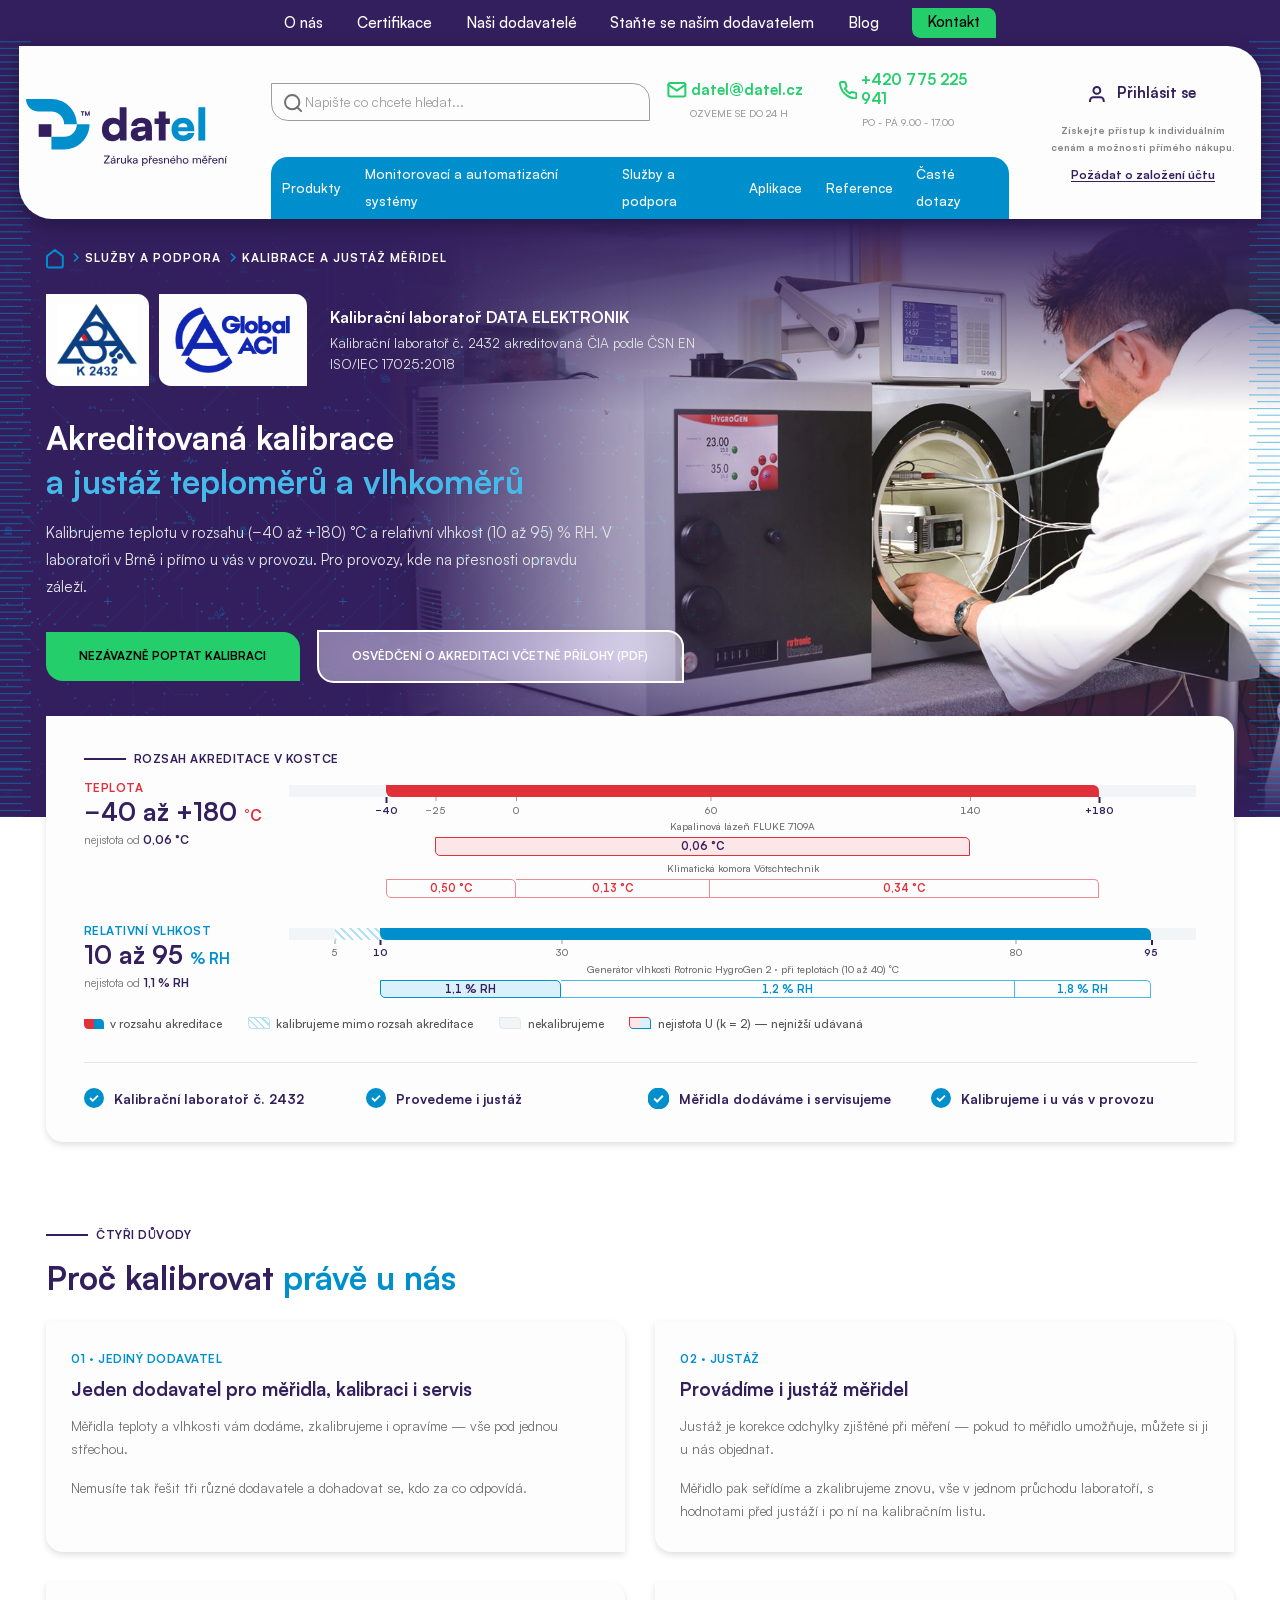
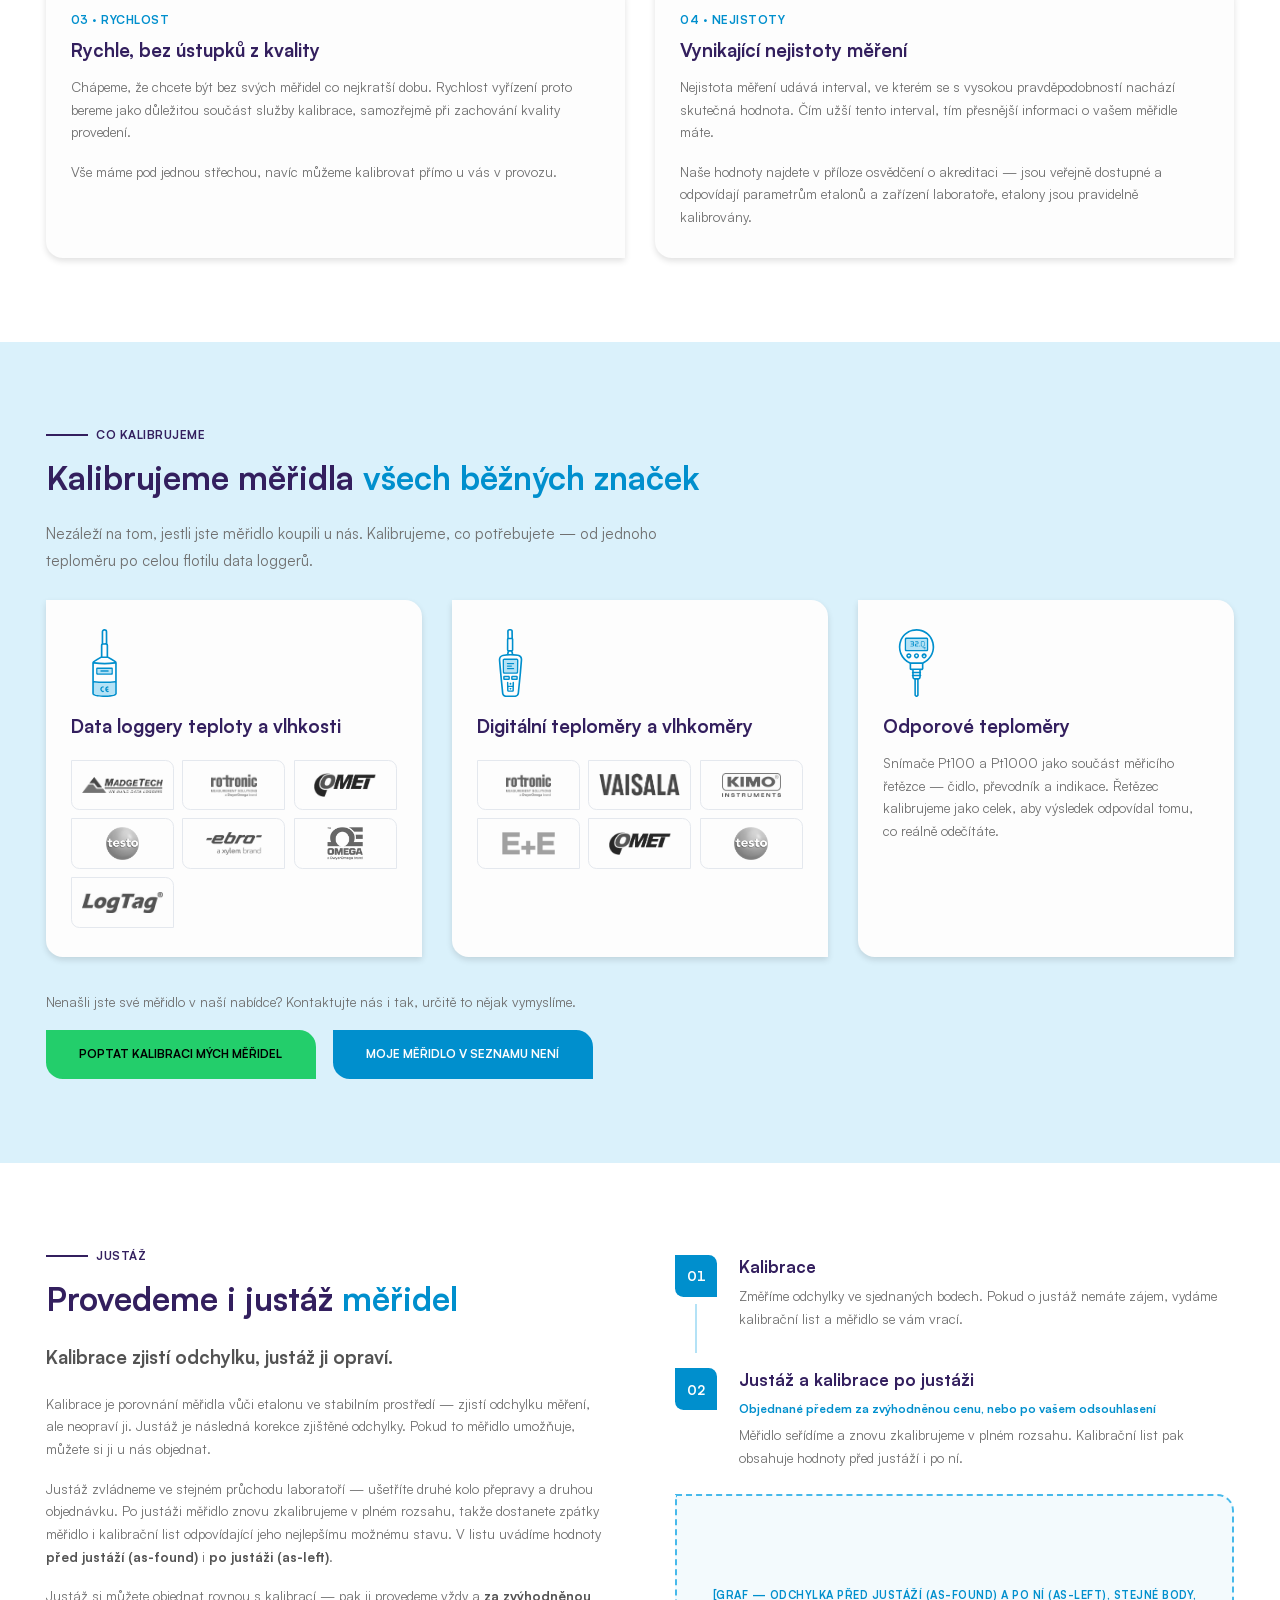
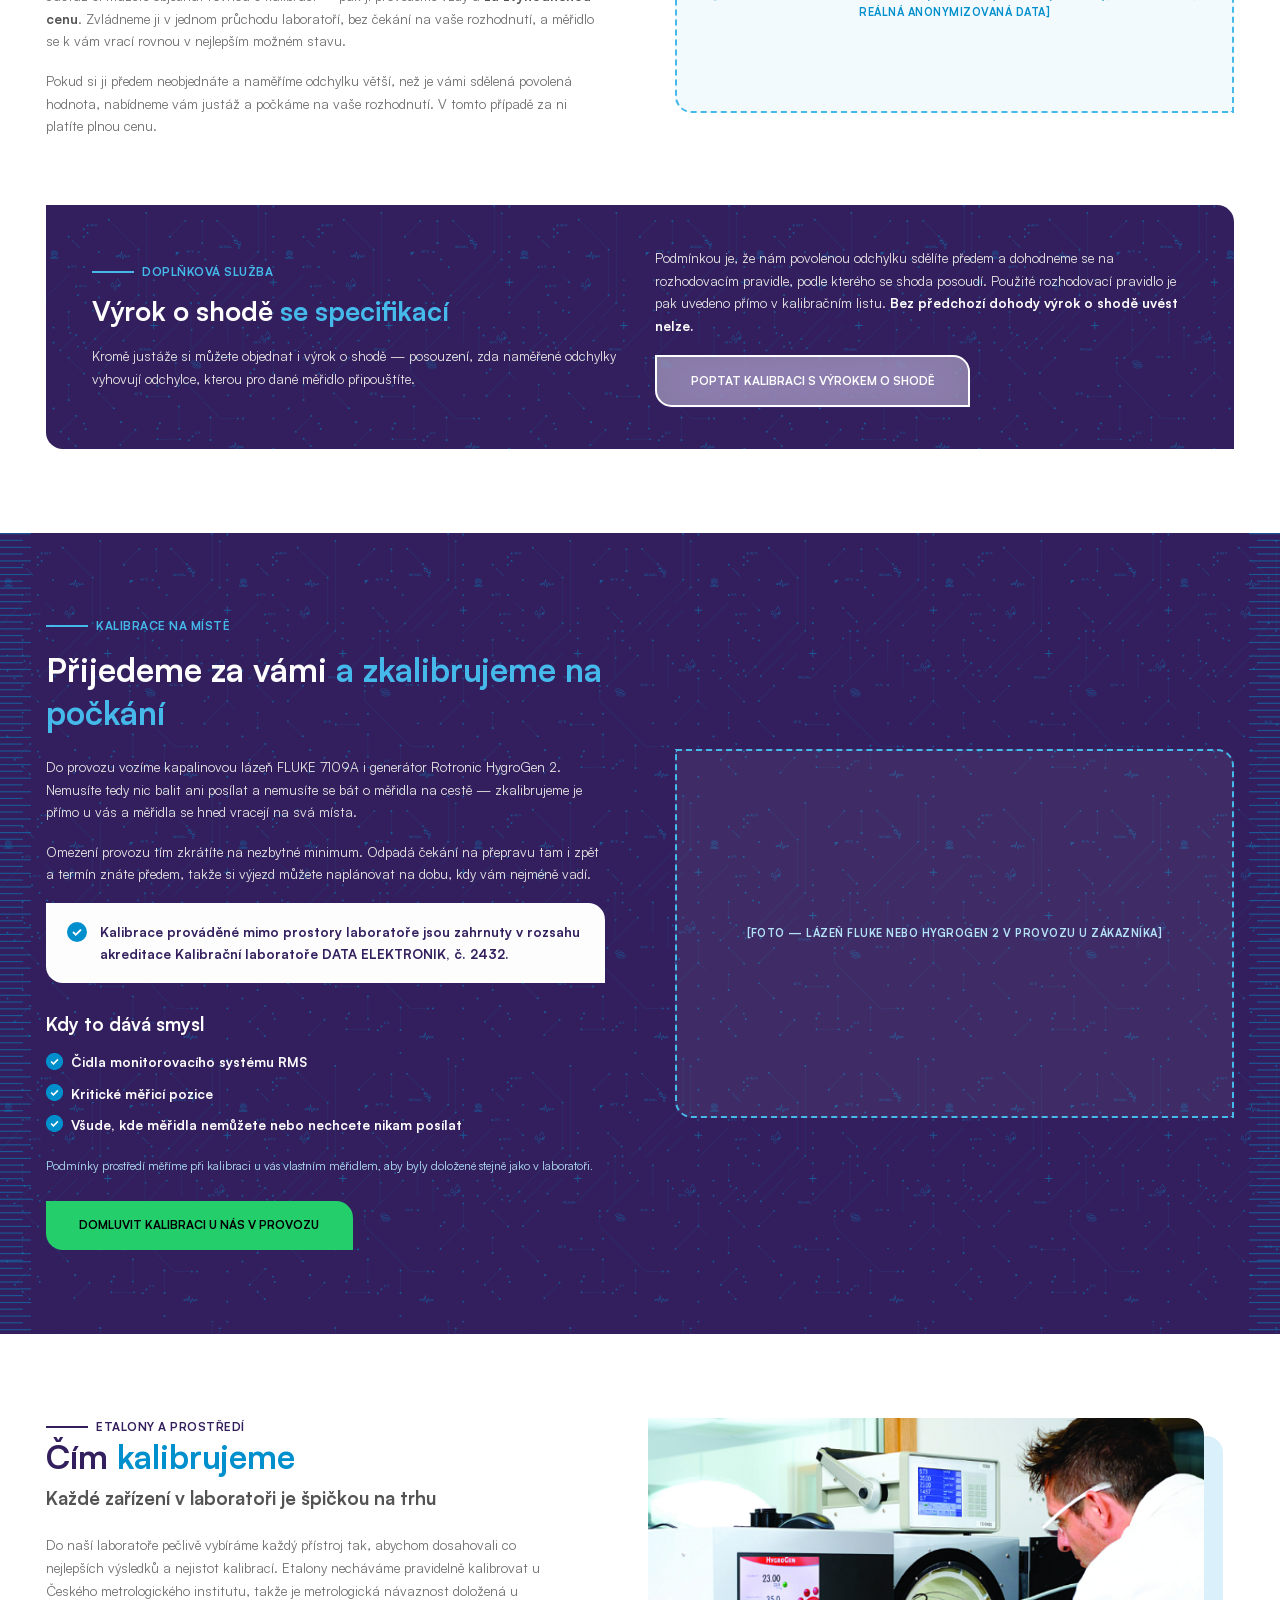
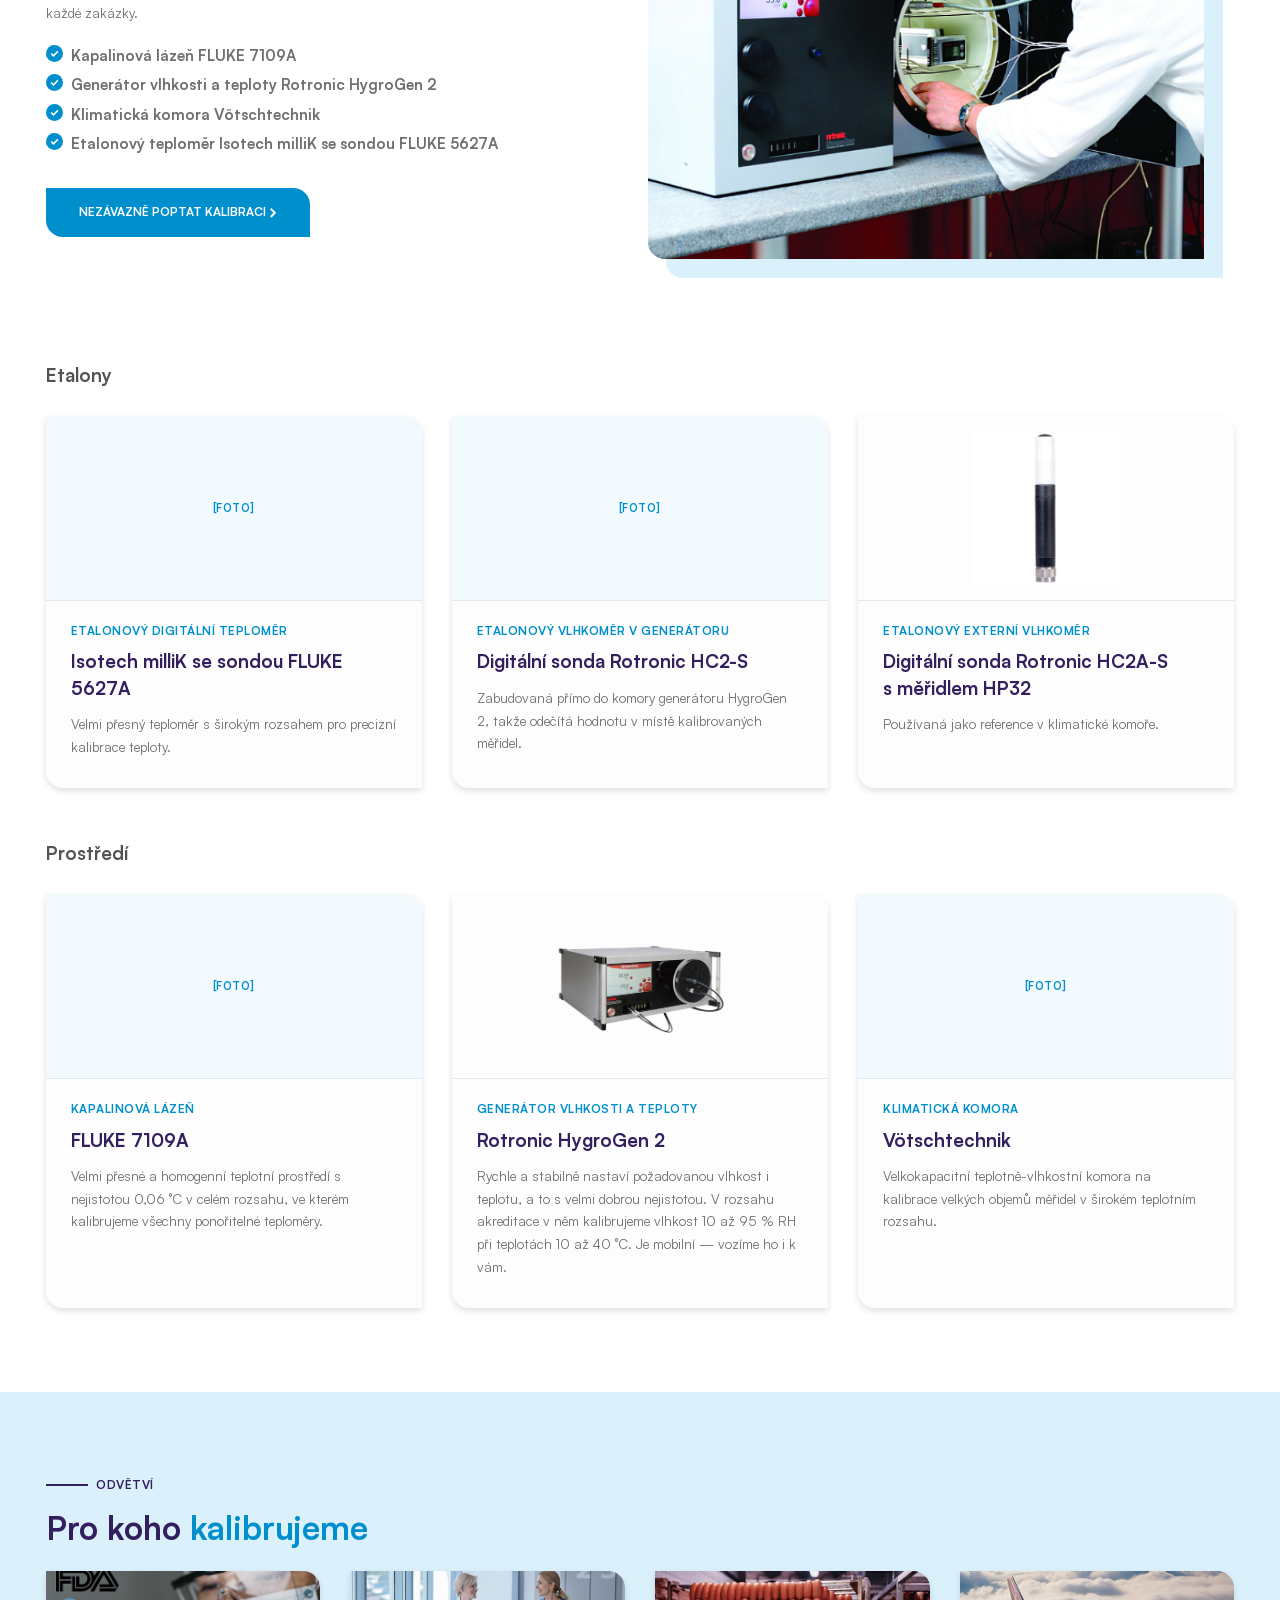
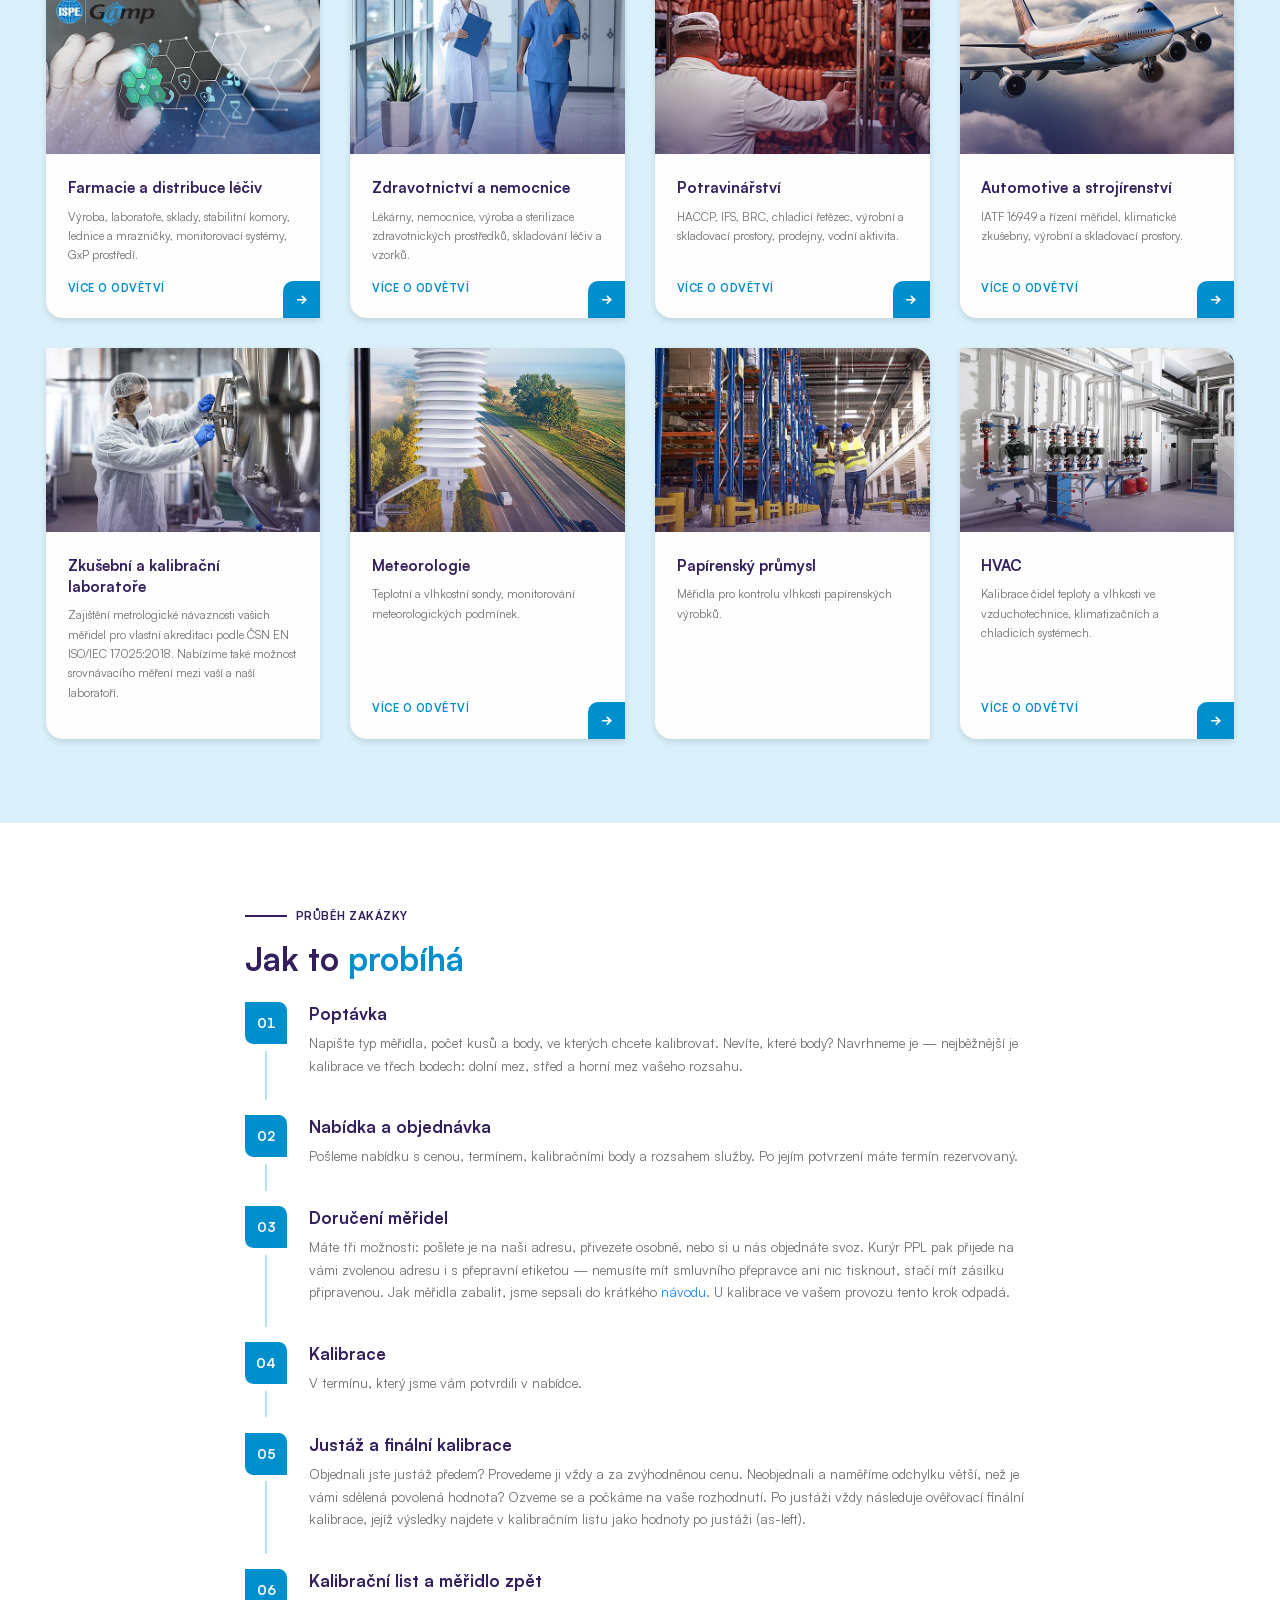
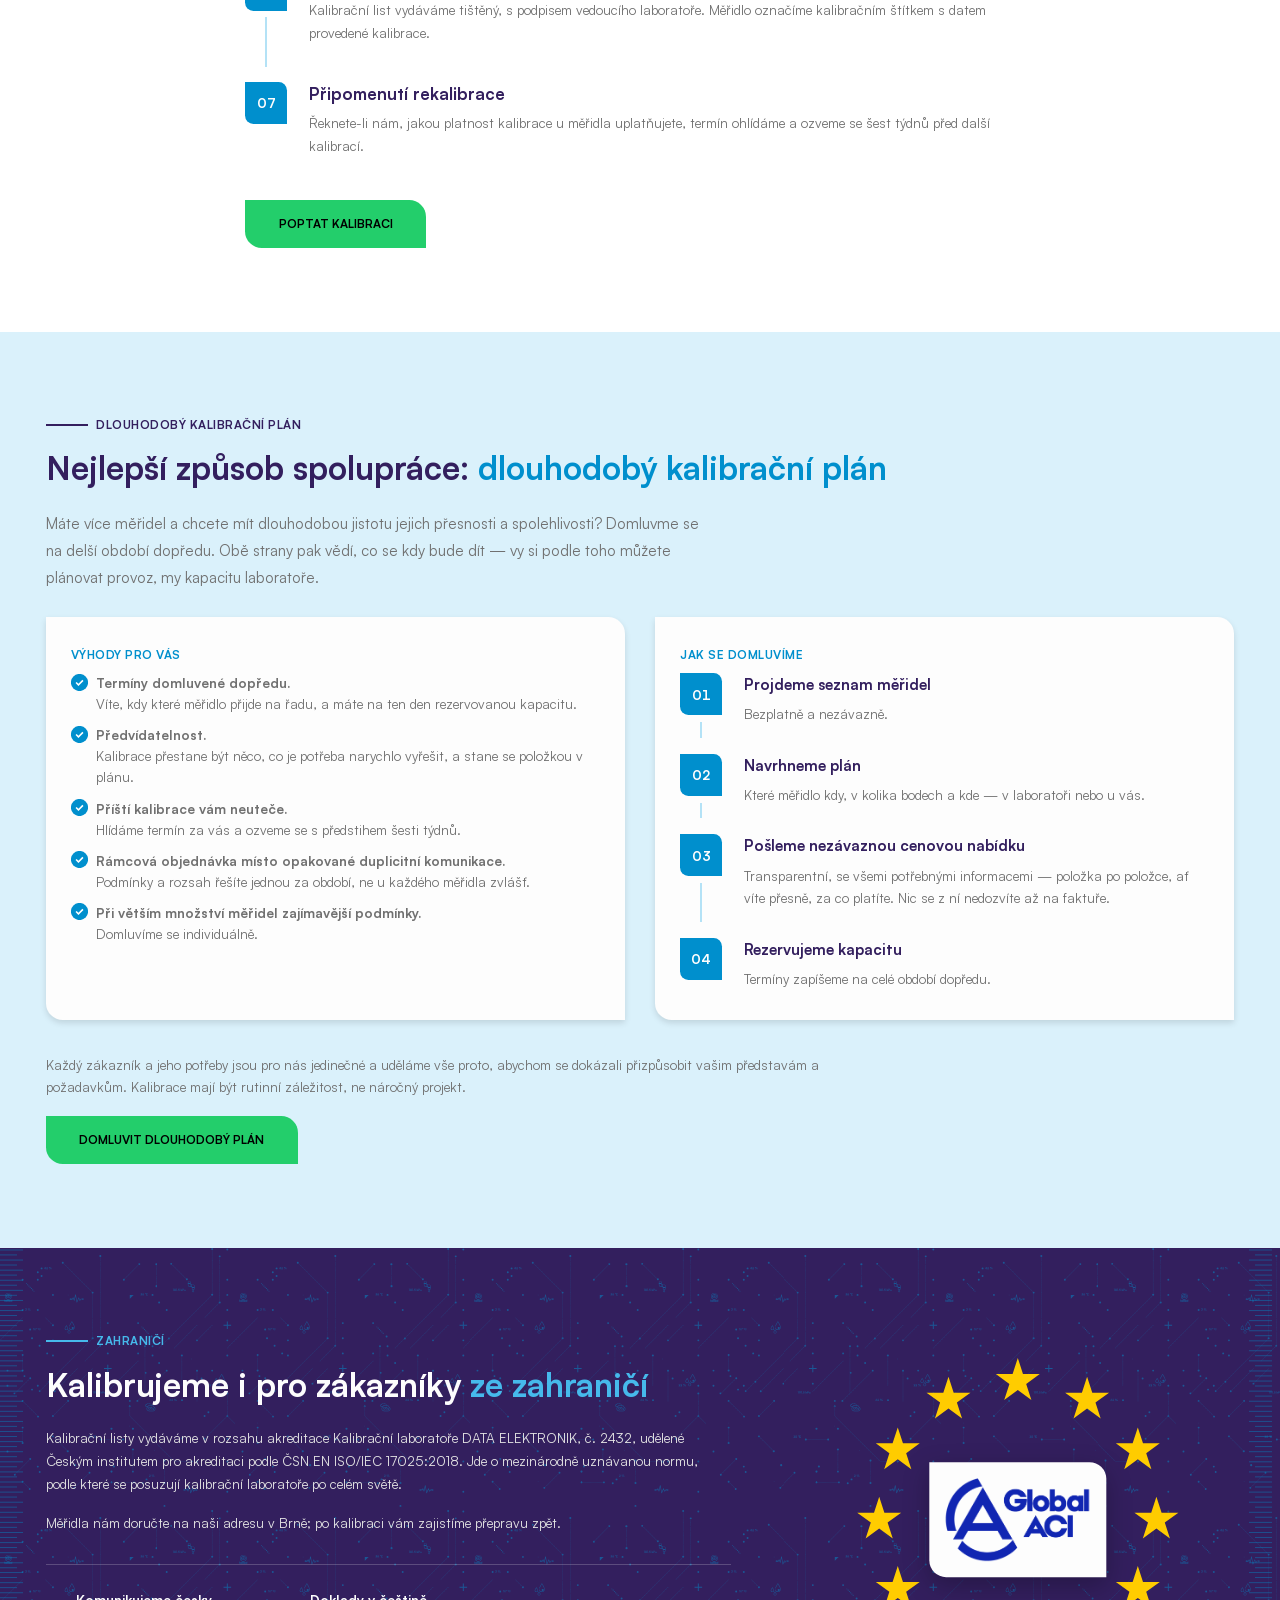
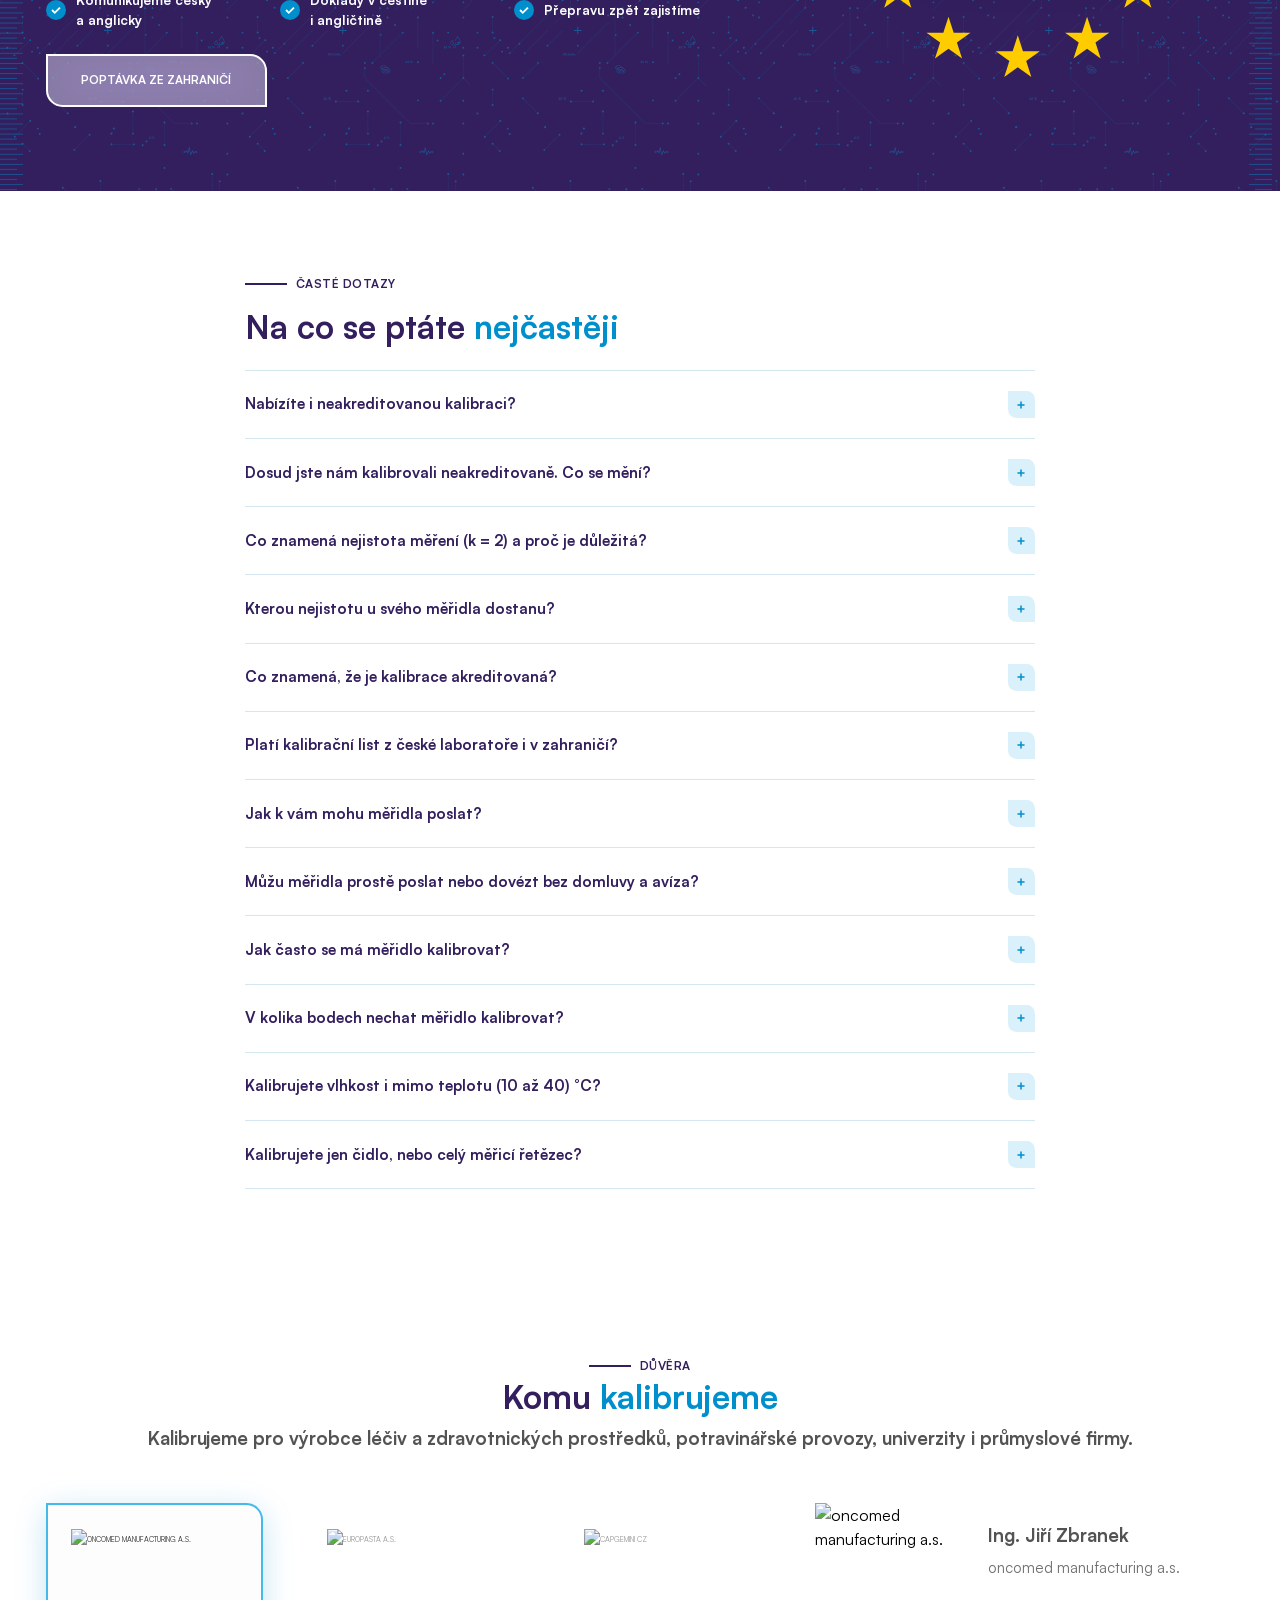
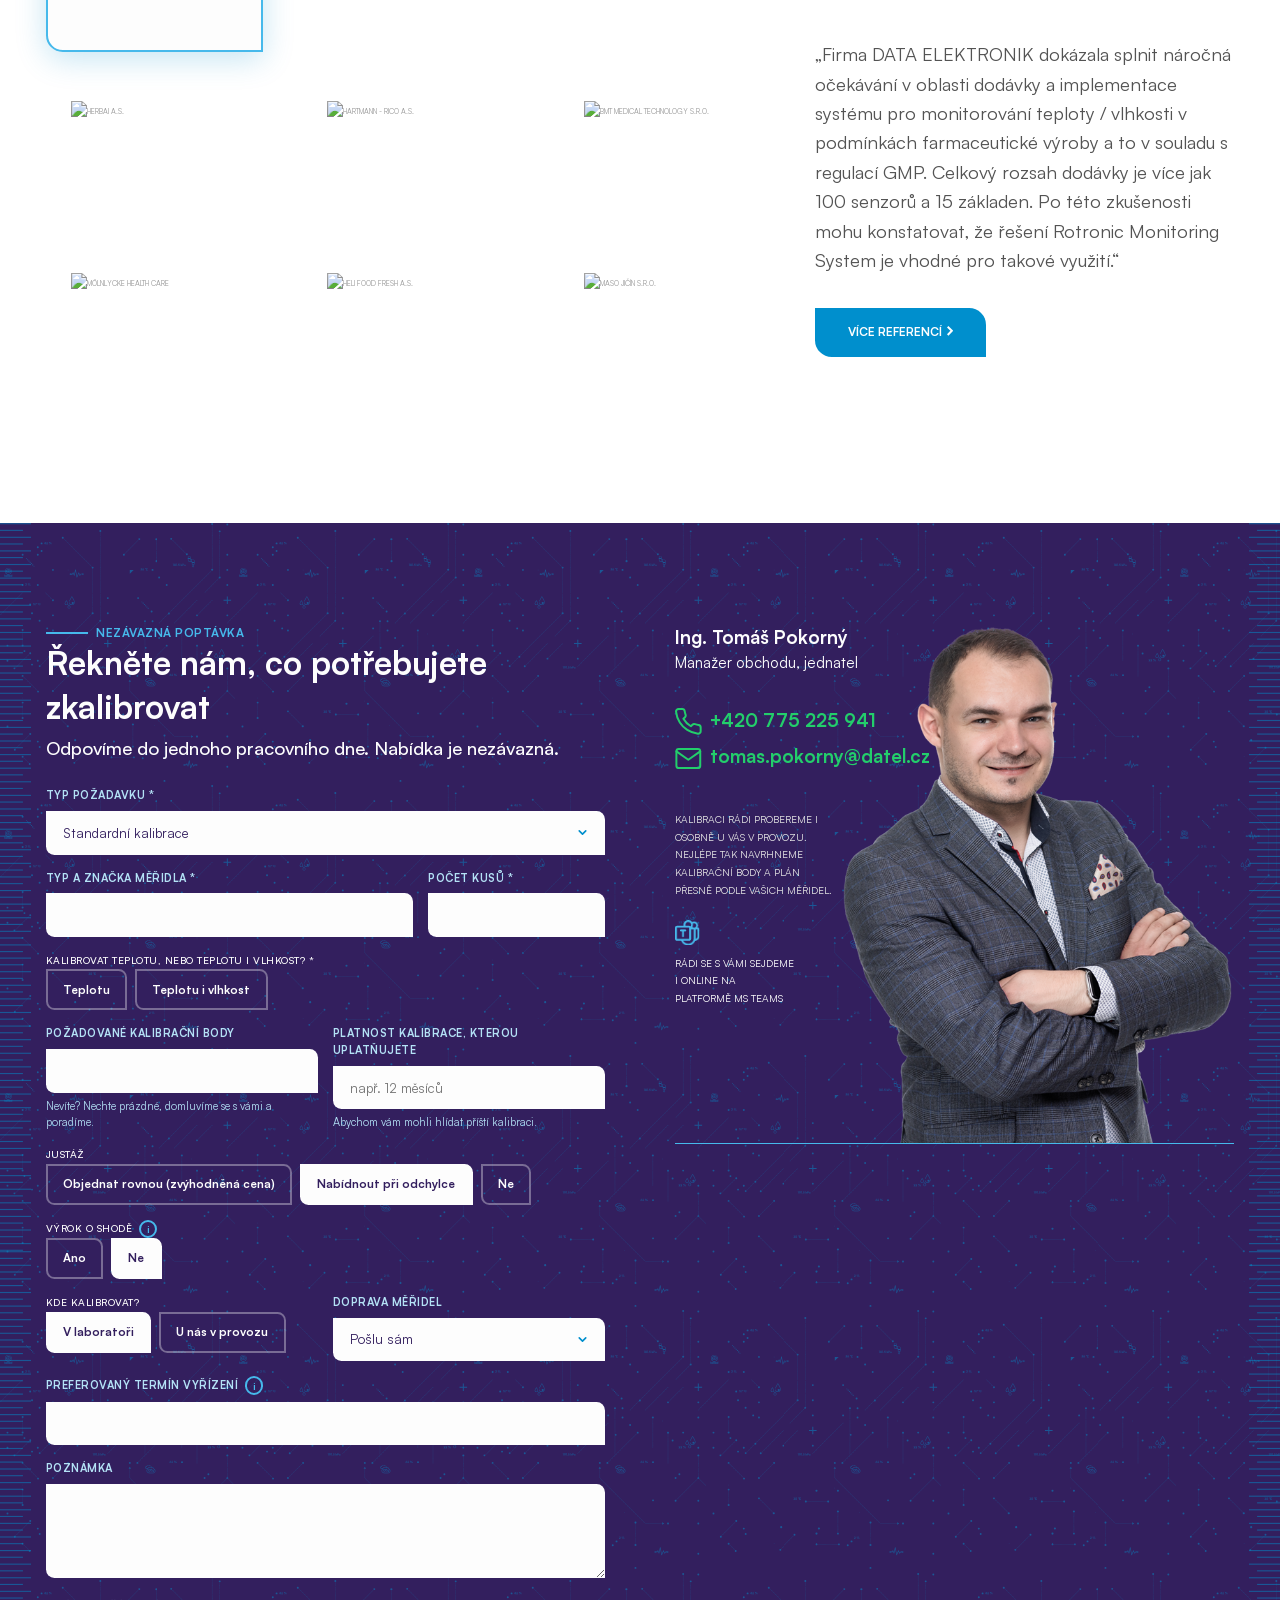
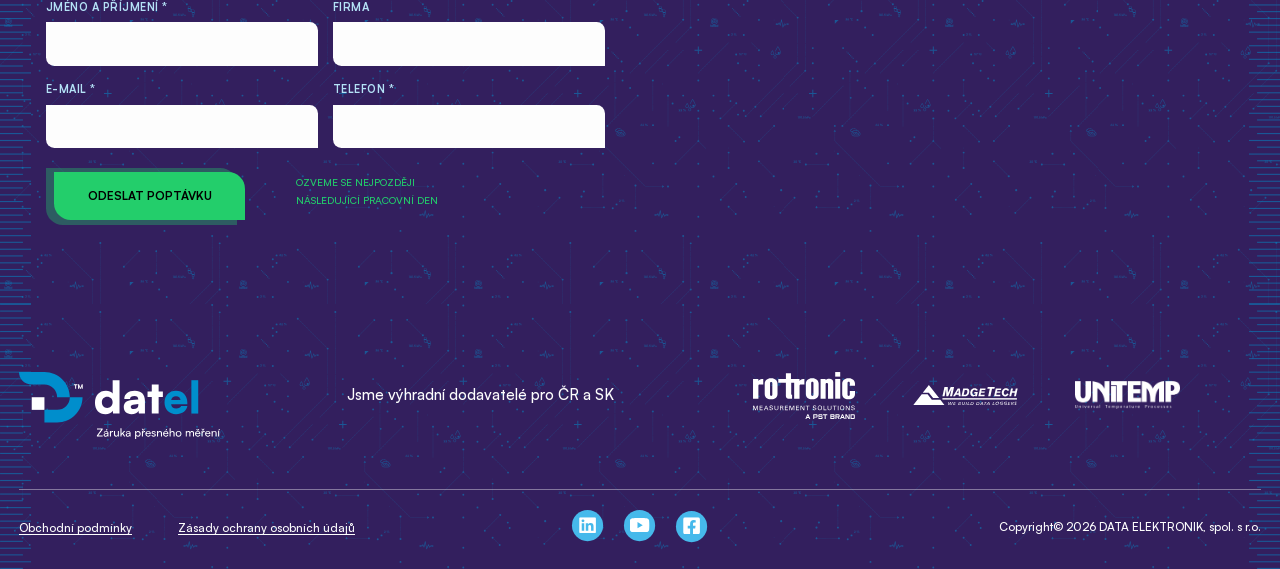
==== commit a9a02c16: "Nové ikony v sekci Co kalibrujeme (data logger, digitální přístroj, odporový teploměr) Barvy sjednoc" ====
--- a/index.html
+++ b/index.html
@@ -12,11 +12,11 @@
 <link rel="preload" href="assets/fonts/Satoshi-Regular.woff2" as="font" type="font/woff2" crossorigin>
 <link rel="preload" href="assets/fonts/Satoshi-Bold.woff2" as="font" type="font/woff2" crossorigin>
 <!-- Produkční CSS webu (kopie 1:1, cesty k obrázkům přesměrované na datel.cz) -->
-<link rel="stylesheet" href="assets/css/datel-site.css?v=mub3du6s">
+<link rel="stylesheet" href="assets/css/datel-site.css?v=mub81cov">
 <!-- Oprava písma pro celý web (Inter → Satoshi) -->
-<link rel="stylesheet" href="assets/css/datel-font-fix.css?v=mub3du6s">
+<link rel="stylesheet" href="assets/css/datel-font-fix.css?v=mub81cov">
 <!-- Nové styly této podstránky — na produkci stačí přidat jen tento soubor -->
-<link rel="stylesheet" href="assets/css/kalibrace.css?v=mub3du6s">
+<link rel="stylesheet" href="assets/css/kalibrace.css?v=mub81cov">
 <script type="application/ld+json">
 {
   "@context": "https://schema.org",
@@ -203,7 +203,7 @@
     <p class="kal-lead">Nezáleží na tom, jestli jste měřidlo koupili u nás. Kalibrujeme, co potřebujete — od jednoho teploměru po celou flotilu data loggerů.</p>
     <div class="uk-grid-medium uk-child-width-1-3@m uk-grid-match" data-uk-grid>
       <div><div class="kal-card">
-        <div class="kal-card__icon"><!-- nahradit novou ikonou: data logger (silueta HITEMP140) --><img src="assets/icons/mereni_vlhkosti.svg" alt=""></div>
+        <div class="kal-card__icon"><img src="assets/icons/data_loggery.svg" alt=""></div>
         <h3 class="kal-h3">Data loggery teploty a&nbsp;vlhkosti</h3>
         <ul class="kal-brands" aria-label="Kalibrujeme mimo jiné měřidla značek">
           <li><img src="assets/img/vyrobci/madgetech.png" alt="MadgeTech" width="354" height="68" loading="lazy"></li>
@@ -216,7 +216,7 @@
         </ul>
       </div></div>
       <div><div class="kal-card">
-        <div class="kal-card__icon"><!-- nahradit novou ikonou: digitální teploměr/vlhkoměr (silueta HP32, displej 34.71 %RH / 21.73 °C) --><img src="assets/icons/mereni_teploty.svg" alt=""></div>
+        <div class="kal-card__icon"><img src="assets/icons/digitalni_teplomery.svg" alt=""></div>
         <h3 class="kal-h3">Digitální teploměry a&nbsp;vlhkoměry</h3>
         <ul class="kal-brands" aria-label="Kalibrujeme mimo jiné měřidla značek">
           <li><img src="assets/img/vyrobci/rotronic.png" alt="Rotronic" width="200" height="103" loading="lazy"></li>
@@ -228,7 +228,7 @@
         </ul>
       </div></div>
       <div><div class="kal-card">
-        <div class="kal-card__icon"><!-- nahradit novou ikonou: odporový teploměr (silueta Omega PRTXD, displej 120.0 °C) --><img src="assets/icons/nejpresnejsi_meridla_na_trhu.svg" alt=""></div>
+        <div class="kal-card__icon"><img src="assets/icons/odporove_teplomery.svg" alt=""></div>
         <h3 class="kal-h3">Odporové teploměry</h3>
         <p>Snímače Pt100 a Pt1000 jako součást měřicího řetězce — čidlo, převodník a indikace. Řetězec kalibrujeme jako celek, aby výsledek odpovídal tomu, co reálně odečítáte.</p>
       </div></div>
@@ -703,6 +703,6 @@
 </main>
 <footer> <section class="footer"> <div class="container big"> <div class="content"> <div class="top"> <div class="uk-grid-small" data-uk-grid> <div class="uk-width-auto@m"> <div class="logoPack"> <a href="https://www.datel.cz/" class="logo logo--claim"><img src="assets/img/logo/datel-logo-claim-tmavy.svg" alt="DATEL — Záruka přesného měření" title="Datel.cz" width="239" height="80"></a> </div> </div> <div class="uk-width-expand@m"> <div class="footerMenu"> <h3>Jsme výhradní dodavatelé pro ČR a SK</h3> <ul class="uk-grid uk-child-width-1-2@s uk-child-width-1-4@m uk-grid-match" data-uk-grid> <li> <a href="https://www.rotronic.com/en-gb/" class="firmBox uk-display-block" target="_blank"> <picture>  <img loading="lazy" src="assets/site/upload/20240218051511858.svg" alt="Rotronic" title="Rotronic"> </picture> </a> </li> <li> <a href="https://www.madgetech.com/" class="firmBox uk-display-block" target="_blank"> <picture>  <img loading="lazy" src="assets/site/upload/20240325123851376.svg" alt="MadgeTech" title="MadgeTech"> </picture> </a> </li> <li> <a href="https://unitemp.de/?LANG=EN" class="firmBox uk-display-block" target="_blank"> <picture>  <img loading="lazy" src="assets/site/upload/20240325124050625.png" alt="UniTemp" title="UniTemp"> </picture> </a> </li> </ul> </div> </div> </div> </div> <div class="bottom"> <div class="uk-grid-small" data-uk-grid> <div class="uk-width-expand@m"> <div class="link"> <a href="https://www.datel.cz/obchodni-podminky">Obchodní podmínky</a> <a href="https://www.datel.cz/zasady-ochrany-osobnich-udaju">Zásady ochrany osobních údajů</a> </div> </div> <div class="uk-width-auto@m"> <div class="social"> <a href="https://www.linkedin.com/company/data-elektronik/" target="_blank" rel="noopener"> <picture> <img loading="lazy" src="assets/site/svg/linkedin.svg" alt="linkedin" title="linkedin"> </picture> </a> <a href="https://www.youtube.com/channel/UCtrlT4XjFpUM_ZhVo62C8Rg" target="_blank" rel="noopener"> <picture> <img loading="lazy" src="assets/site/svg/youtube.svg" alt="youtube" title="youtube"> </picture> </a> <a href="https://www.facebook.com/dataelektronikcz" target="_blank" rel="noopener"> <picture> <img loading="lazy" src="assets/site/svg/facebook.svg" alt="facebook" title="facebook"> </picture> </a> </div> </div> <div class="uk-width-expand@m"> <div class="copy"> <p>Copyright© 2026 DATA ELEKTRONIK, spol. s r.o.</p> </div> </div> </div> </div> </div> </div> </section> </footer>
 <script src="assets/js/datel-site.js"></script>
-<script src="assets/js/kalibrace.js?v=mub3du6s"></script>
+<script src="assets/js/kalibrace.js?v=mub81cov"></script>
 </body>
 </html>
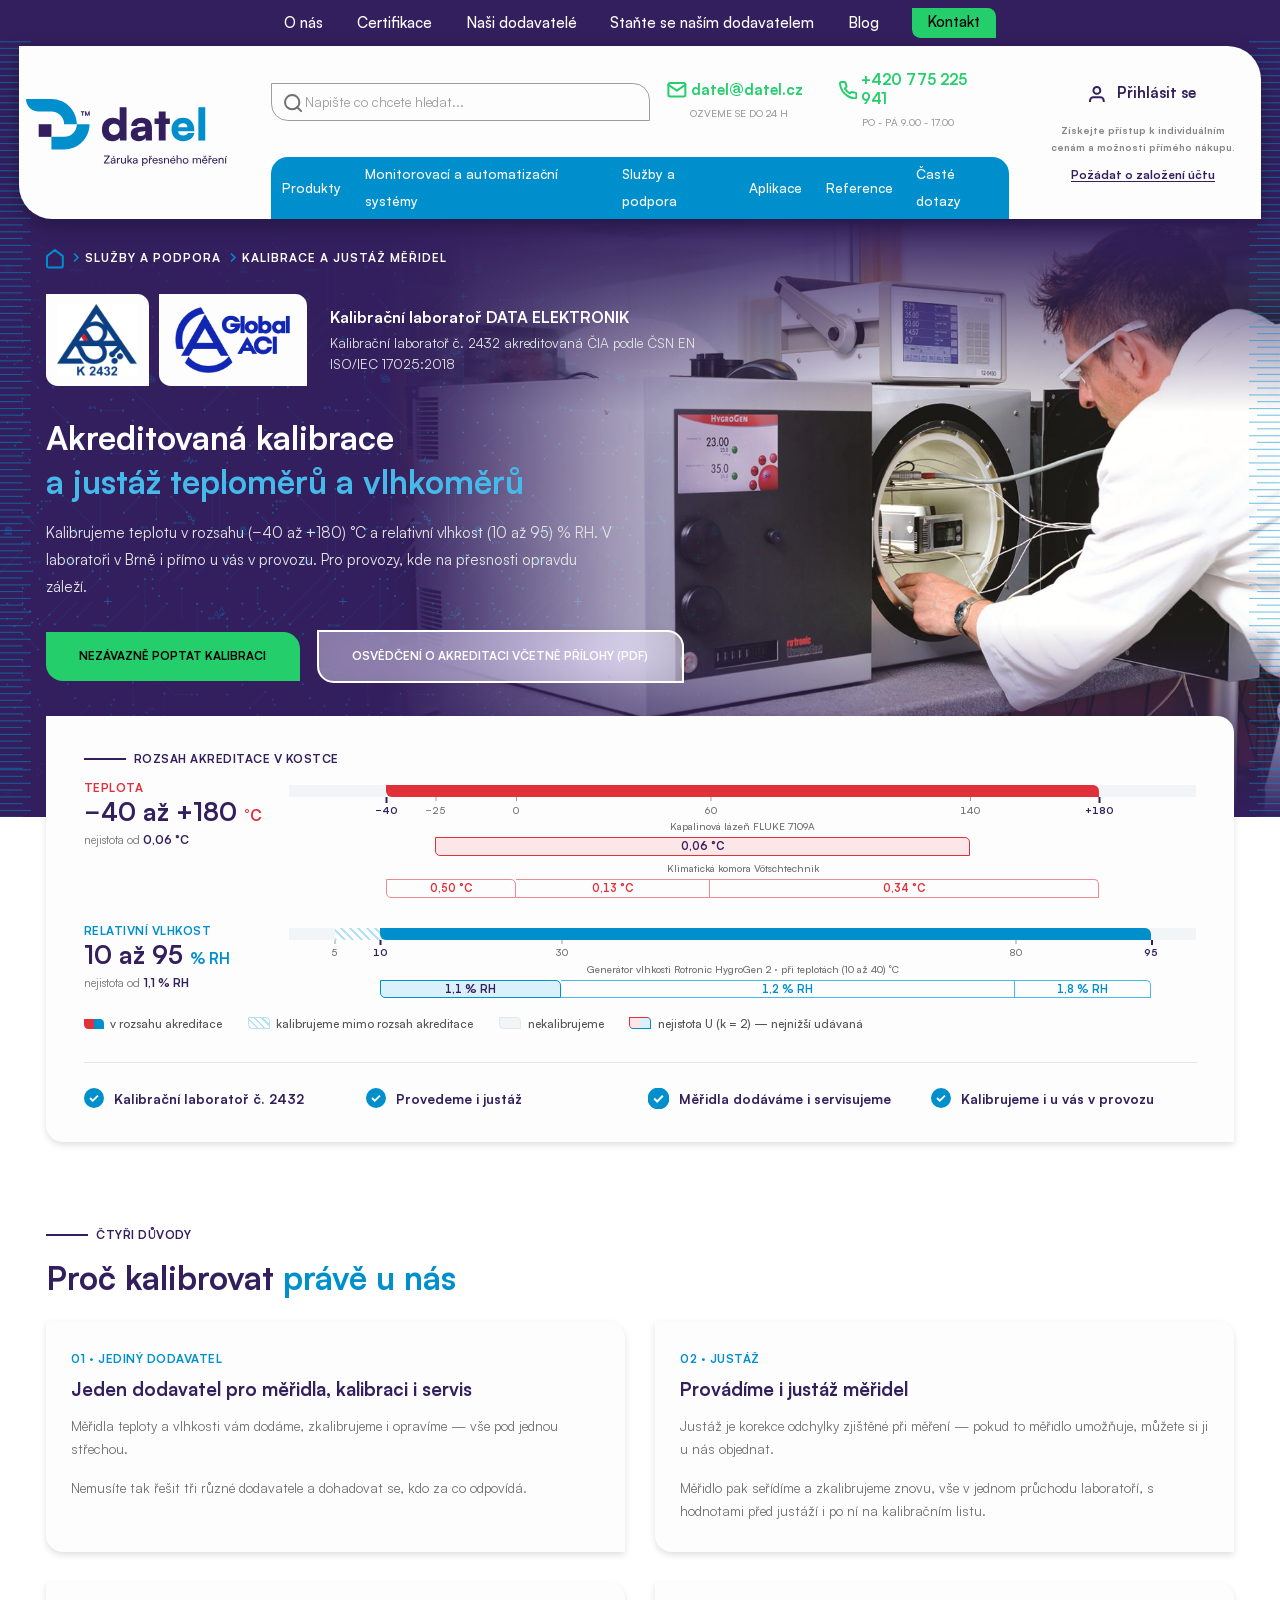
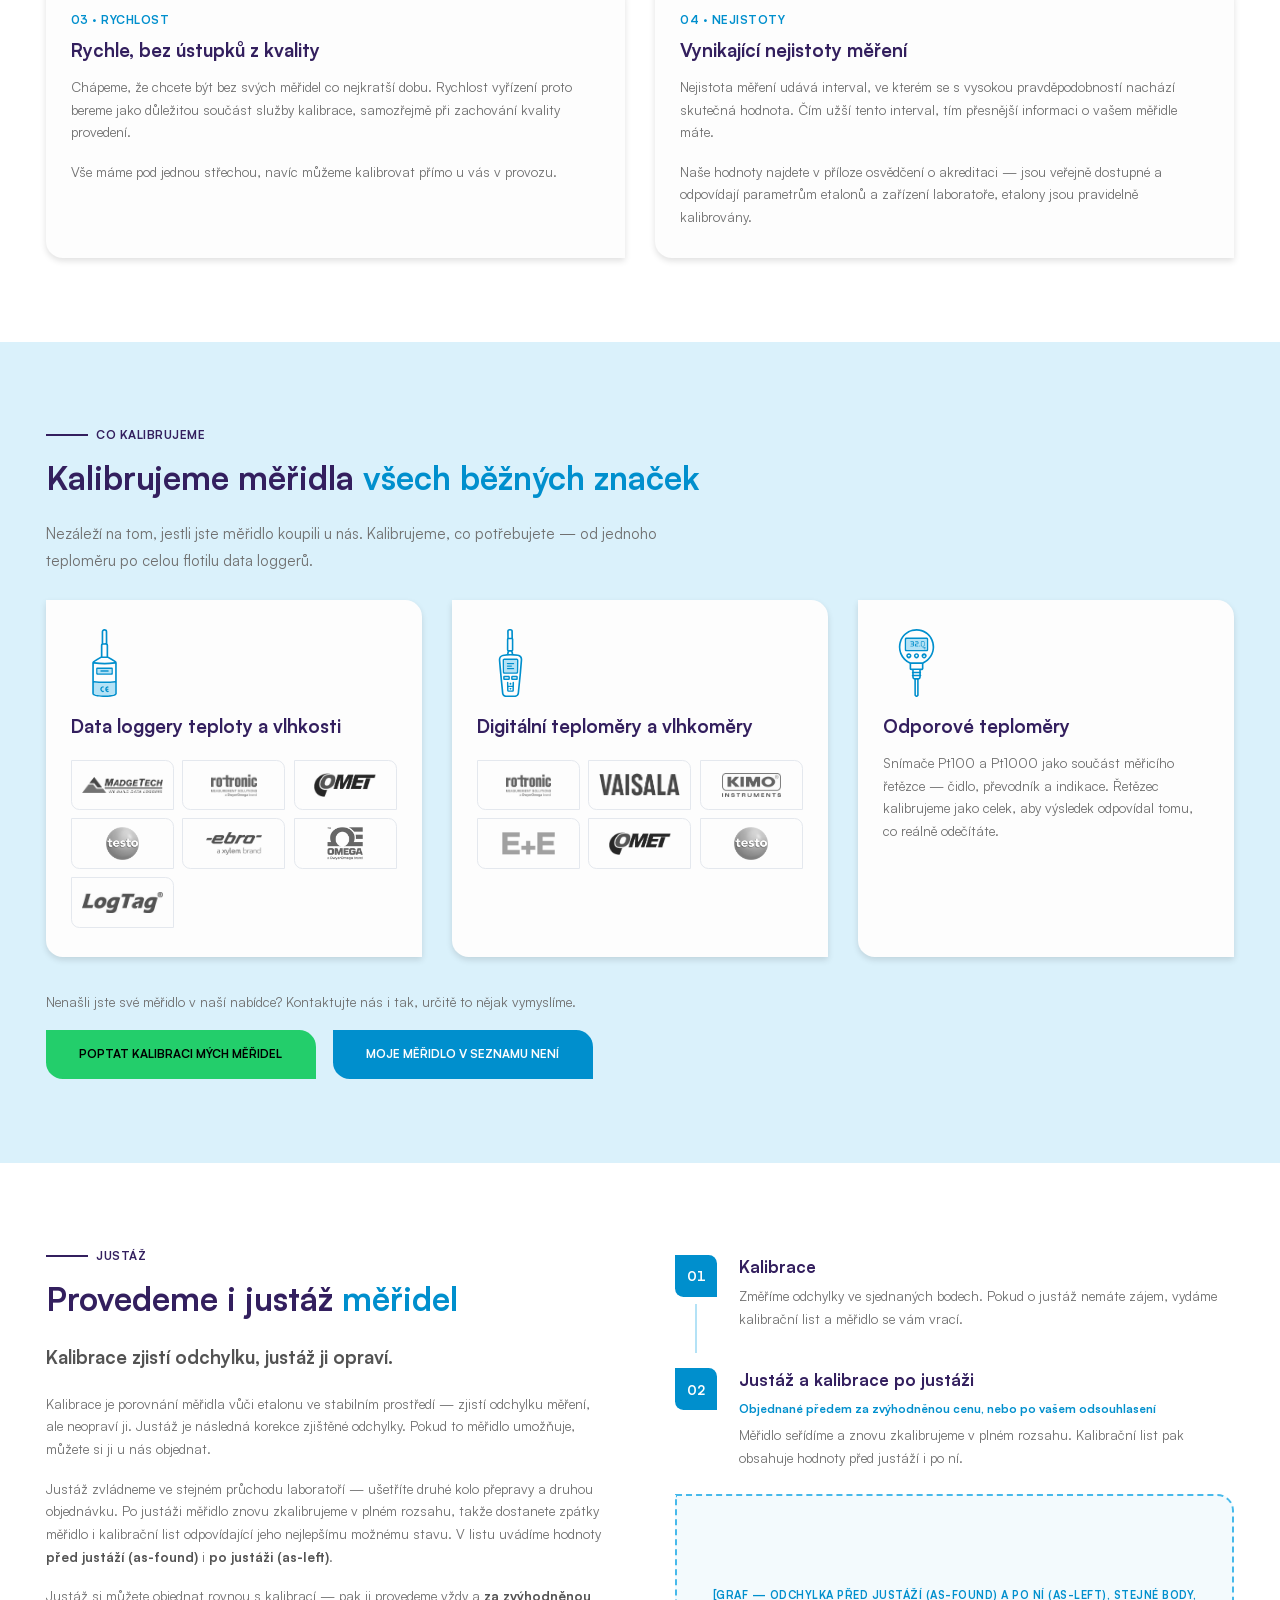
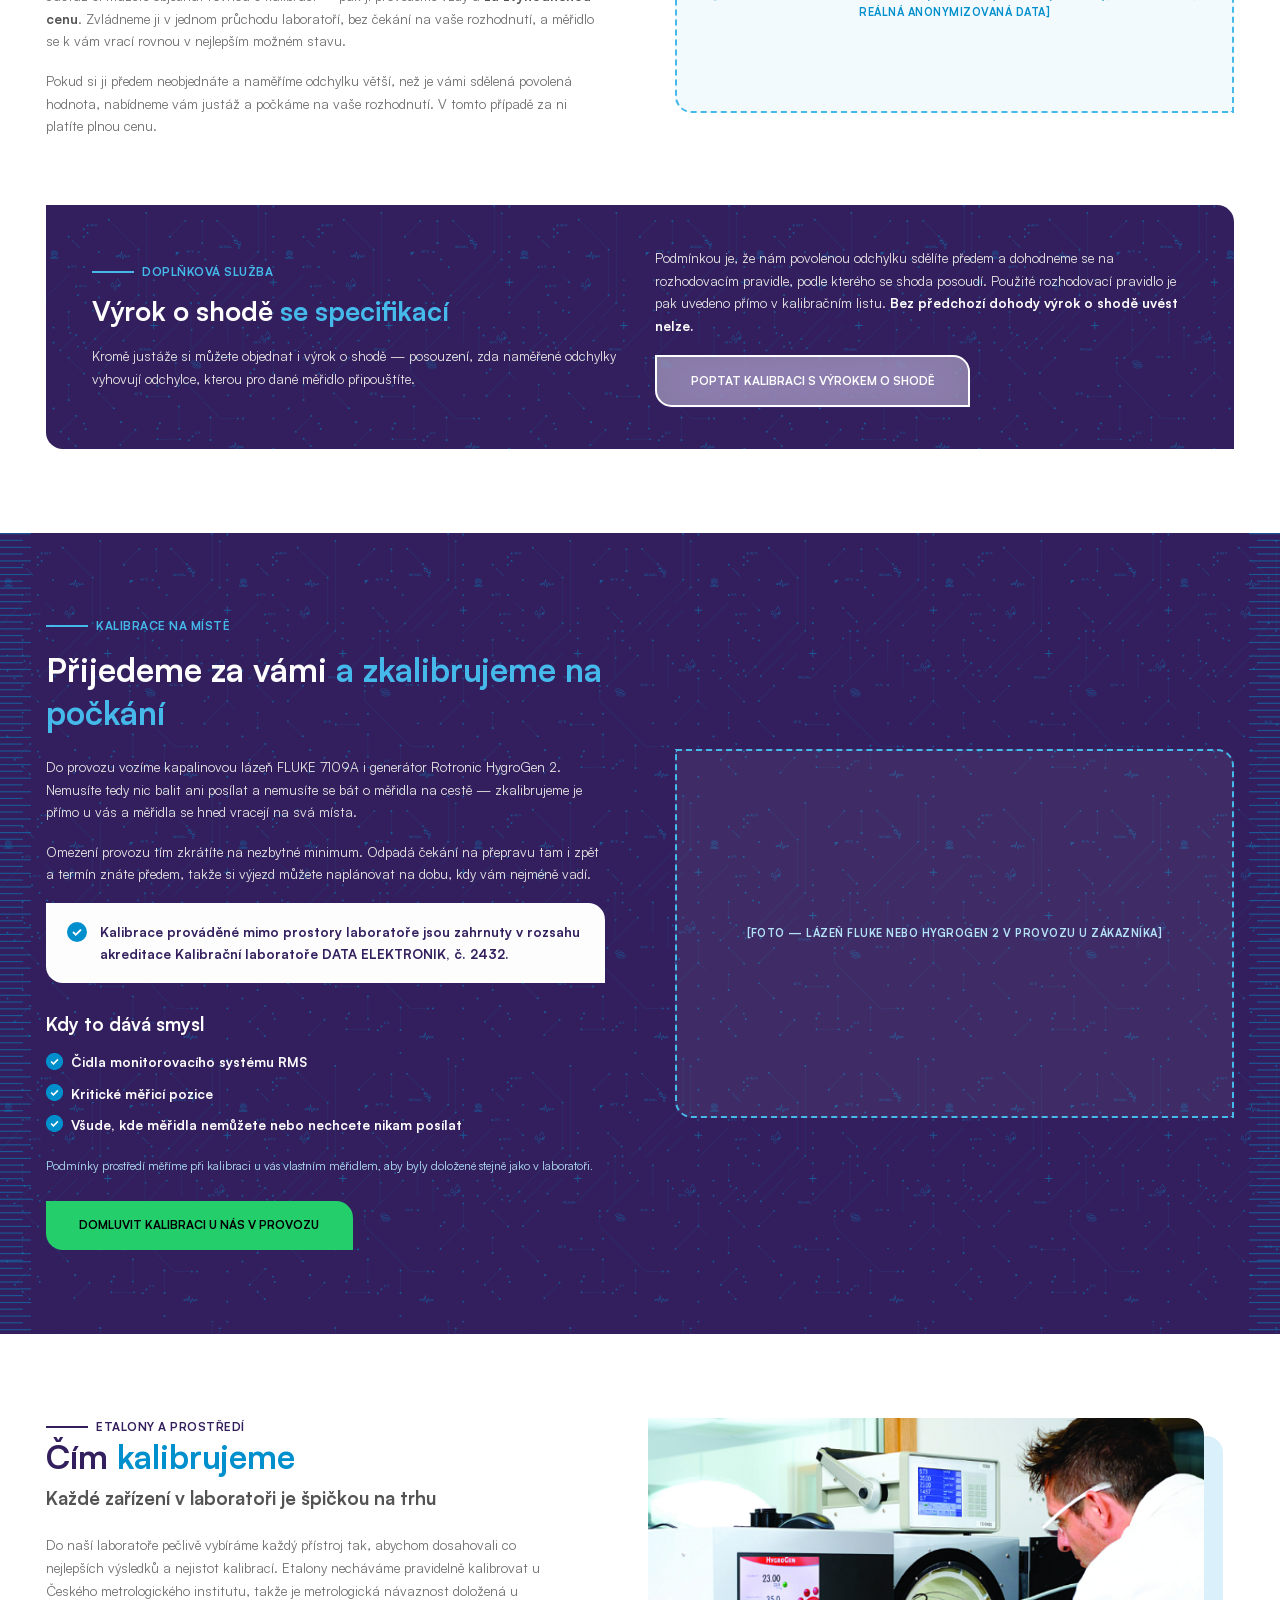
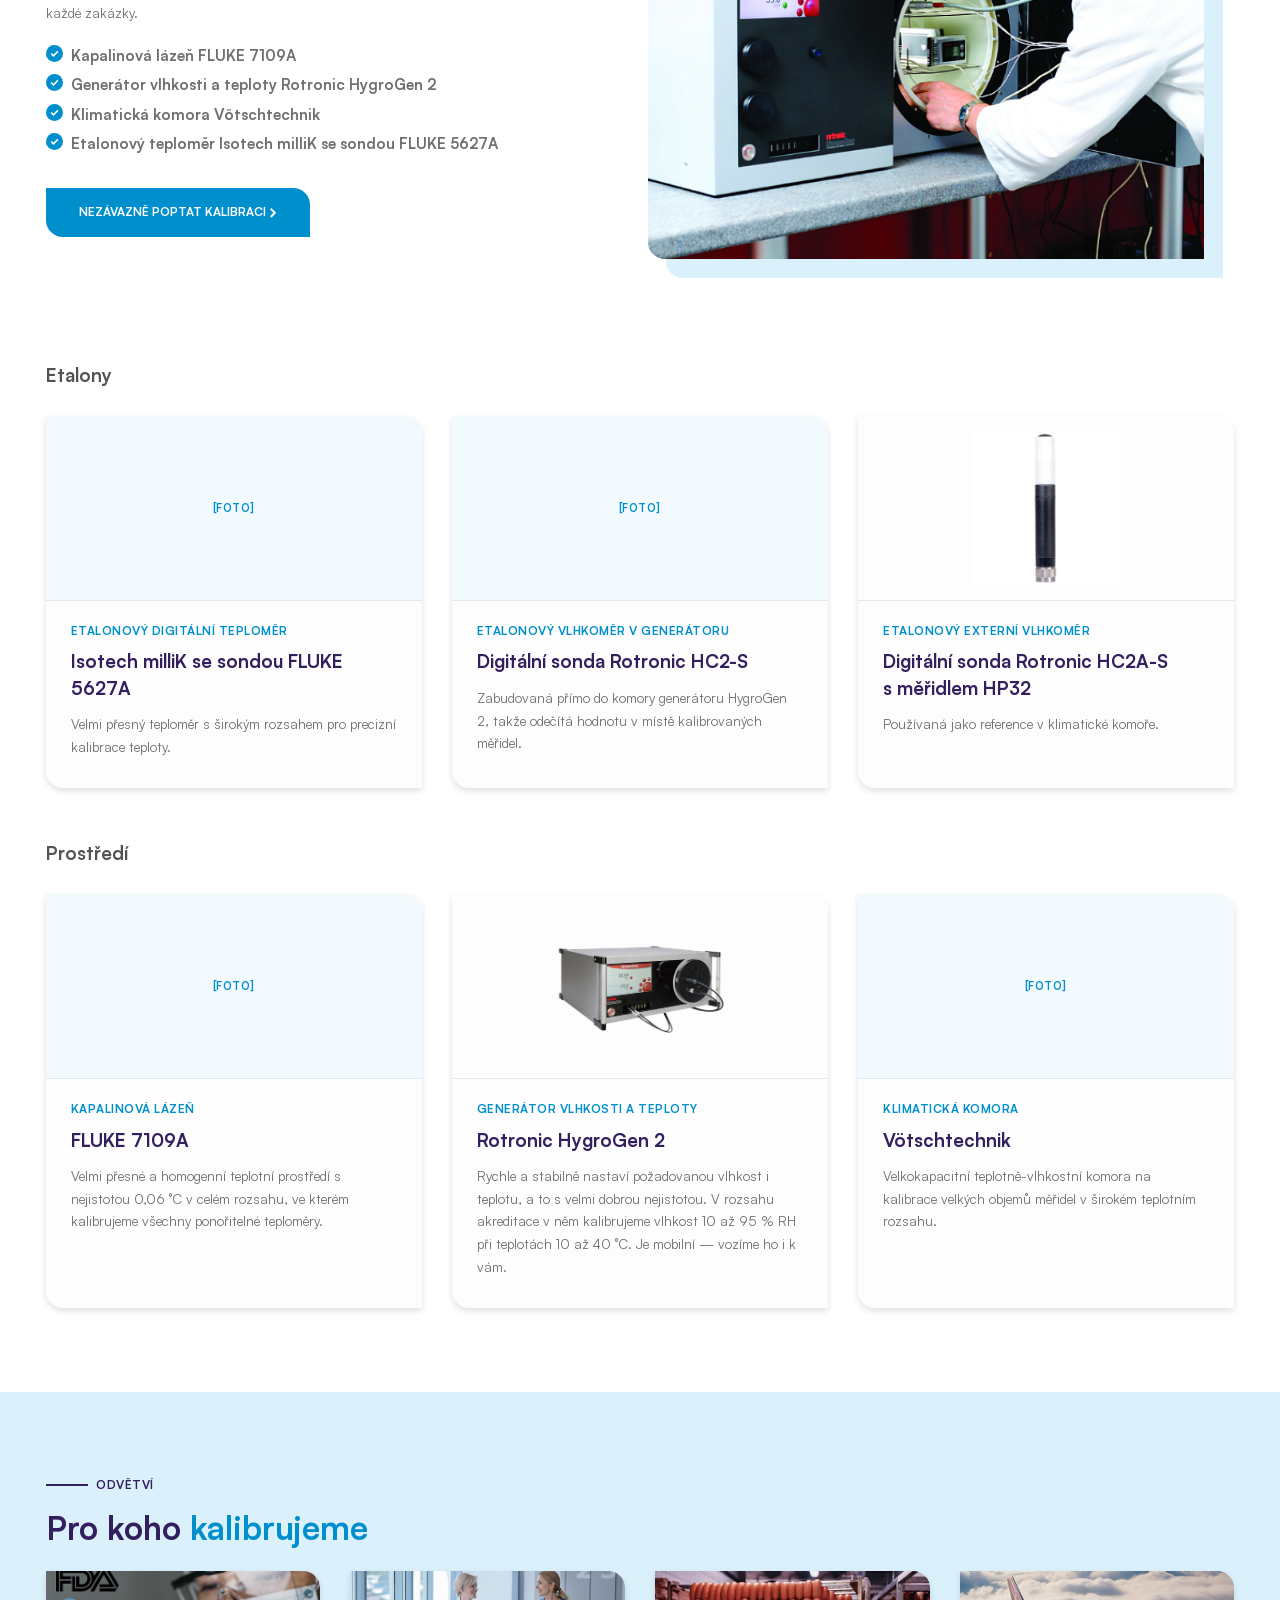
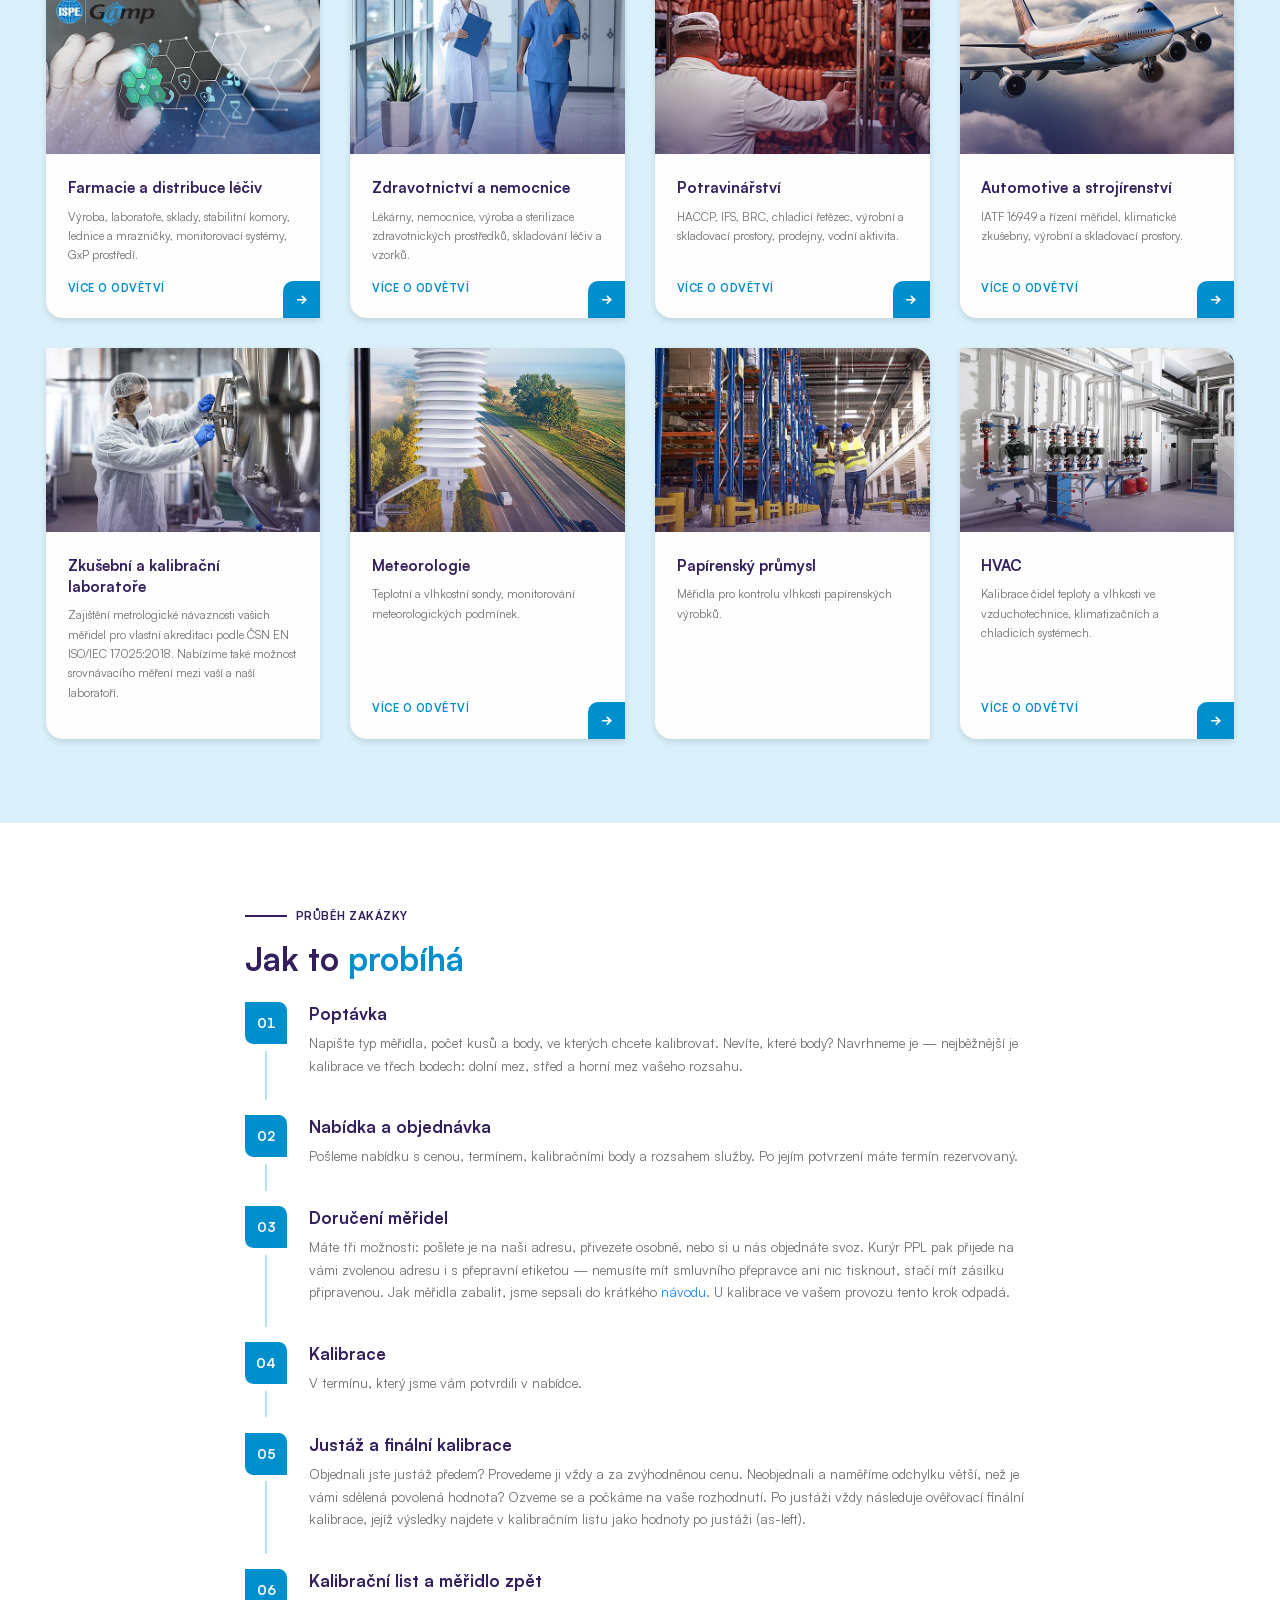
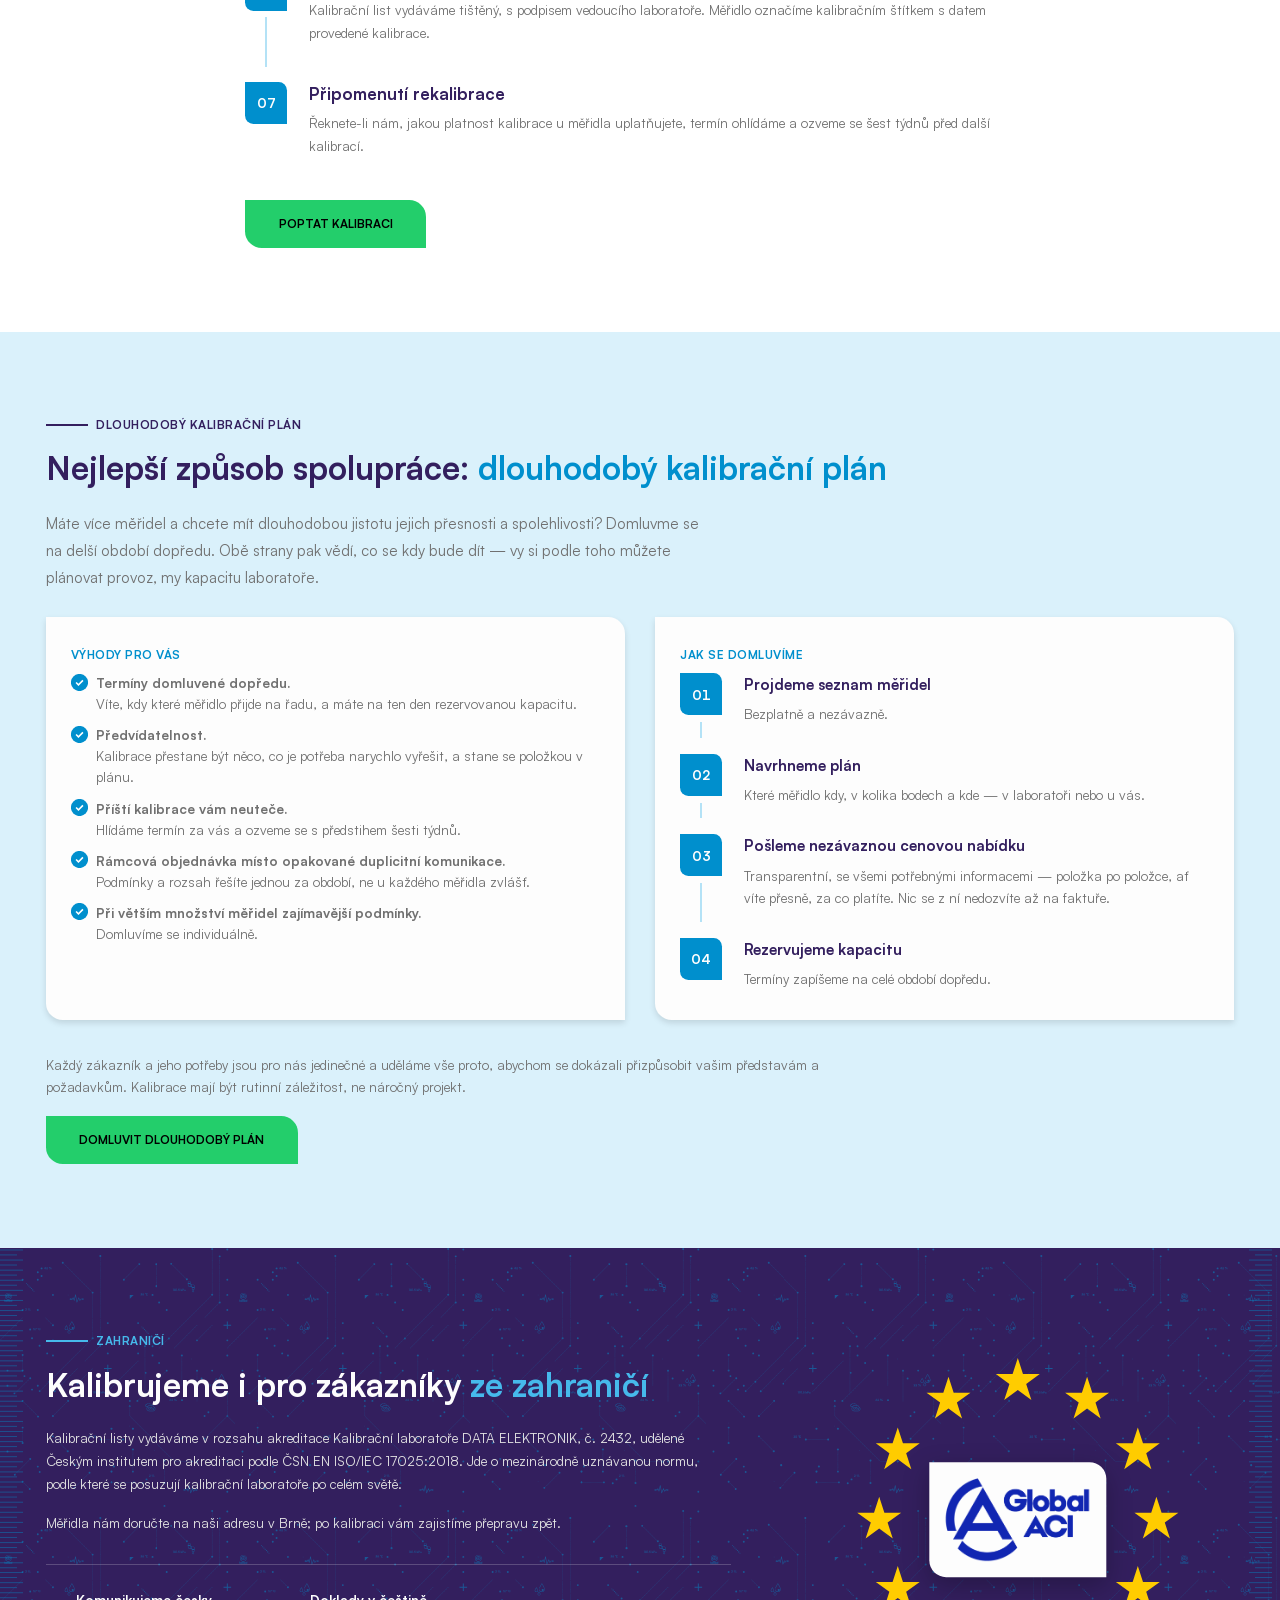
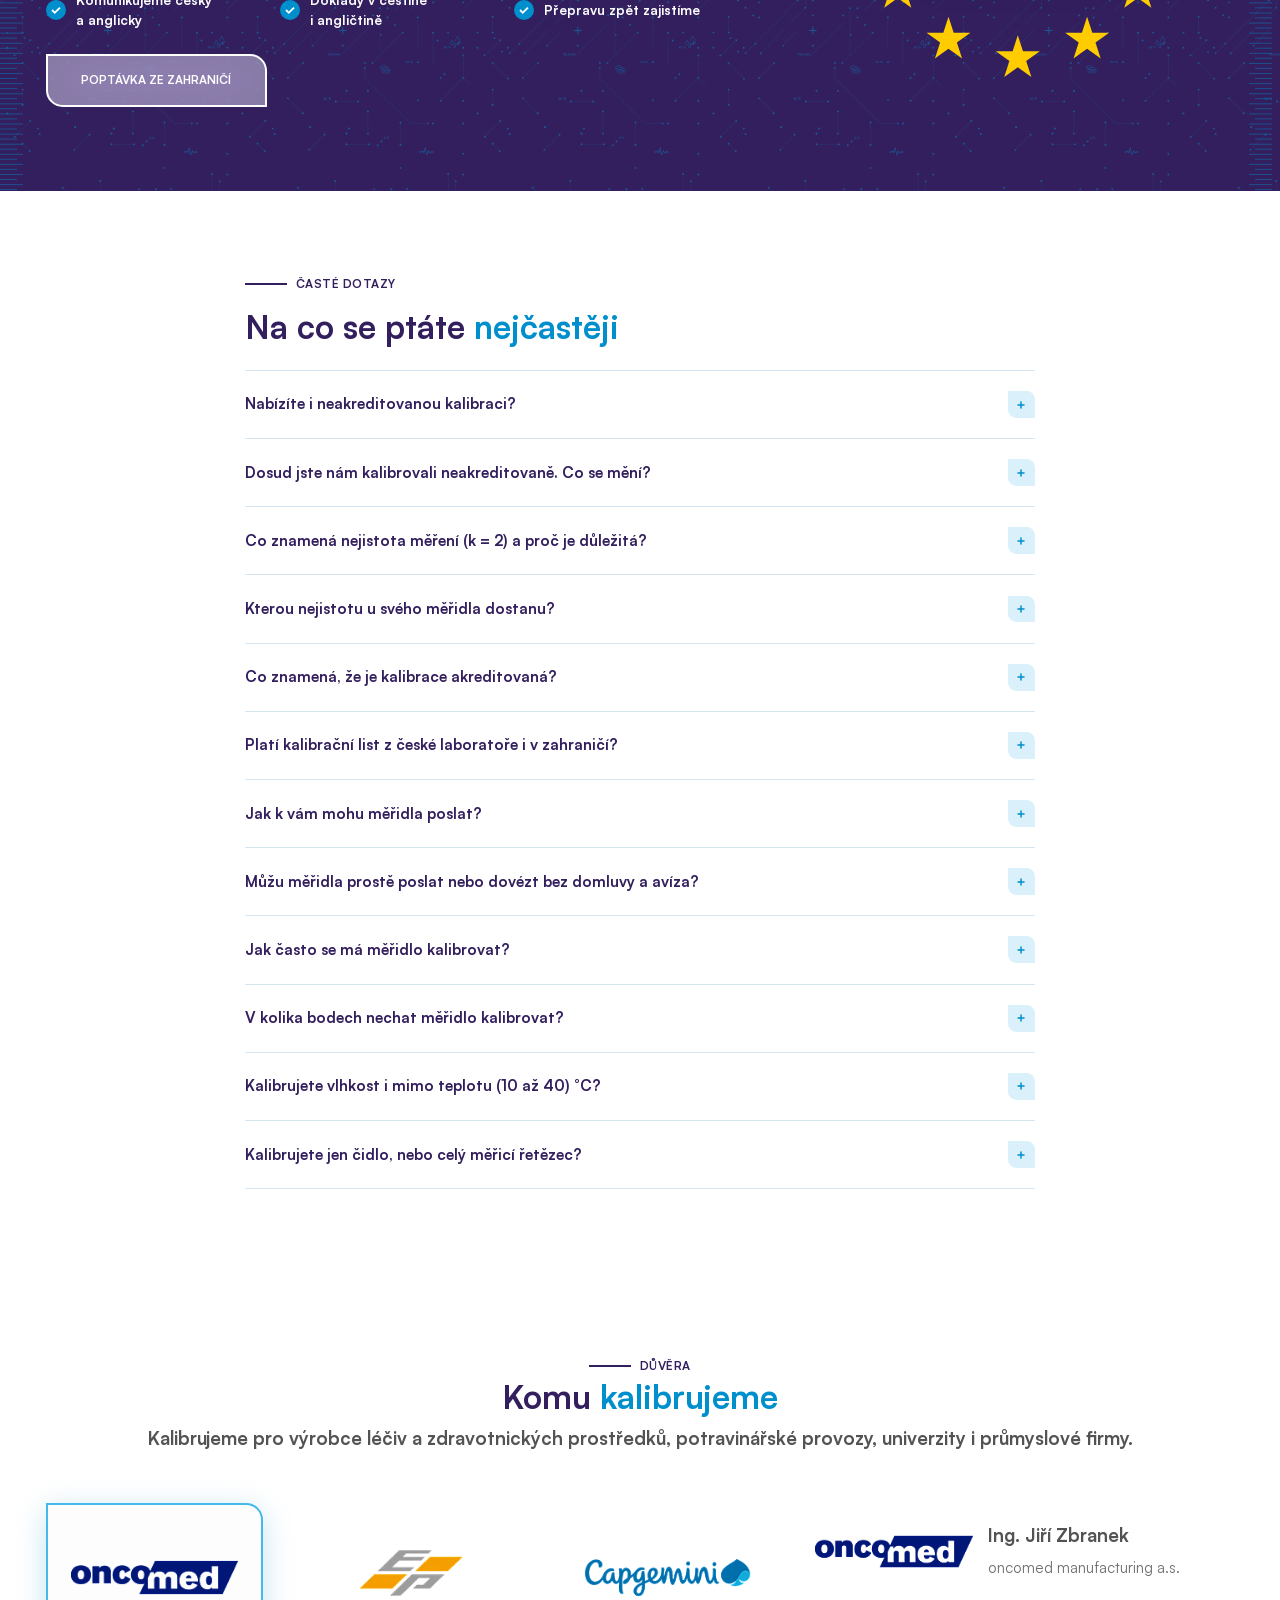
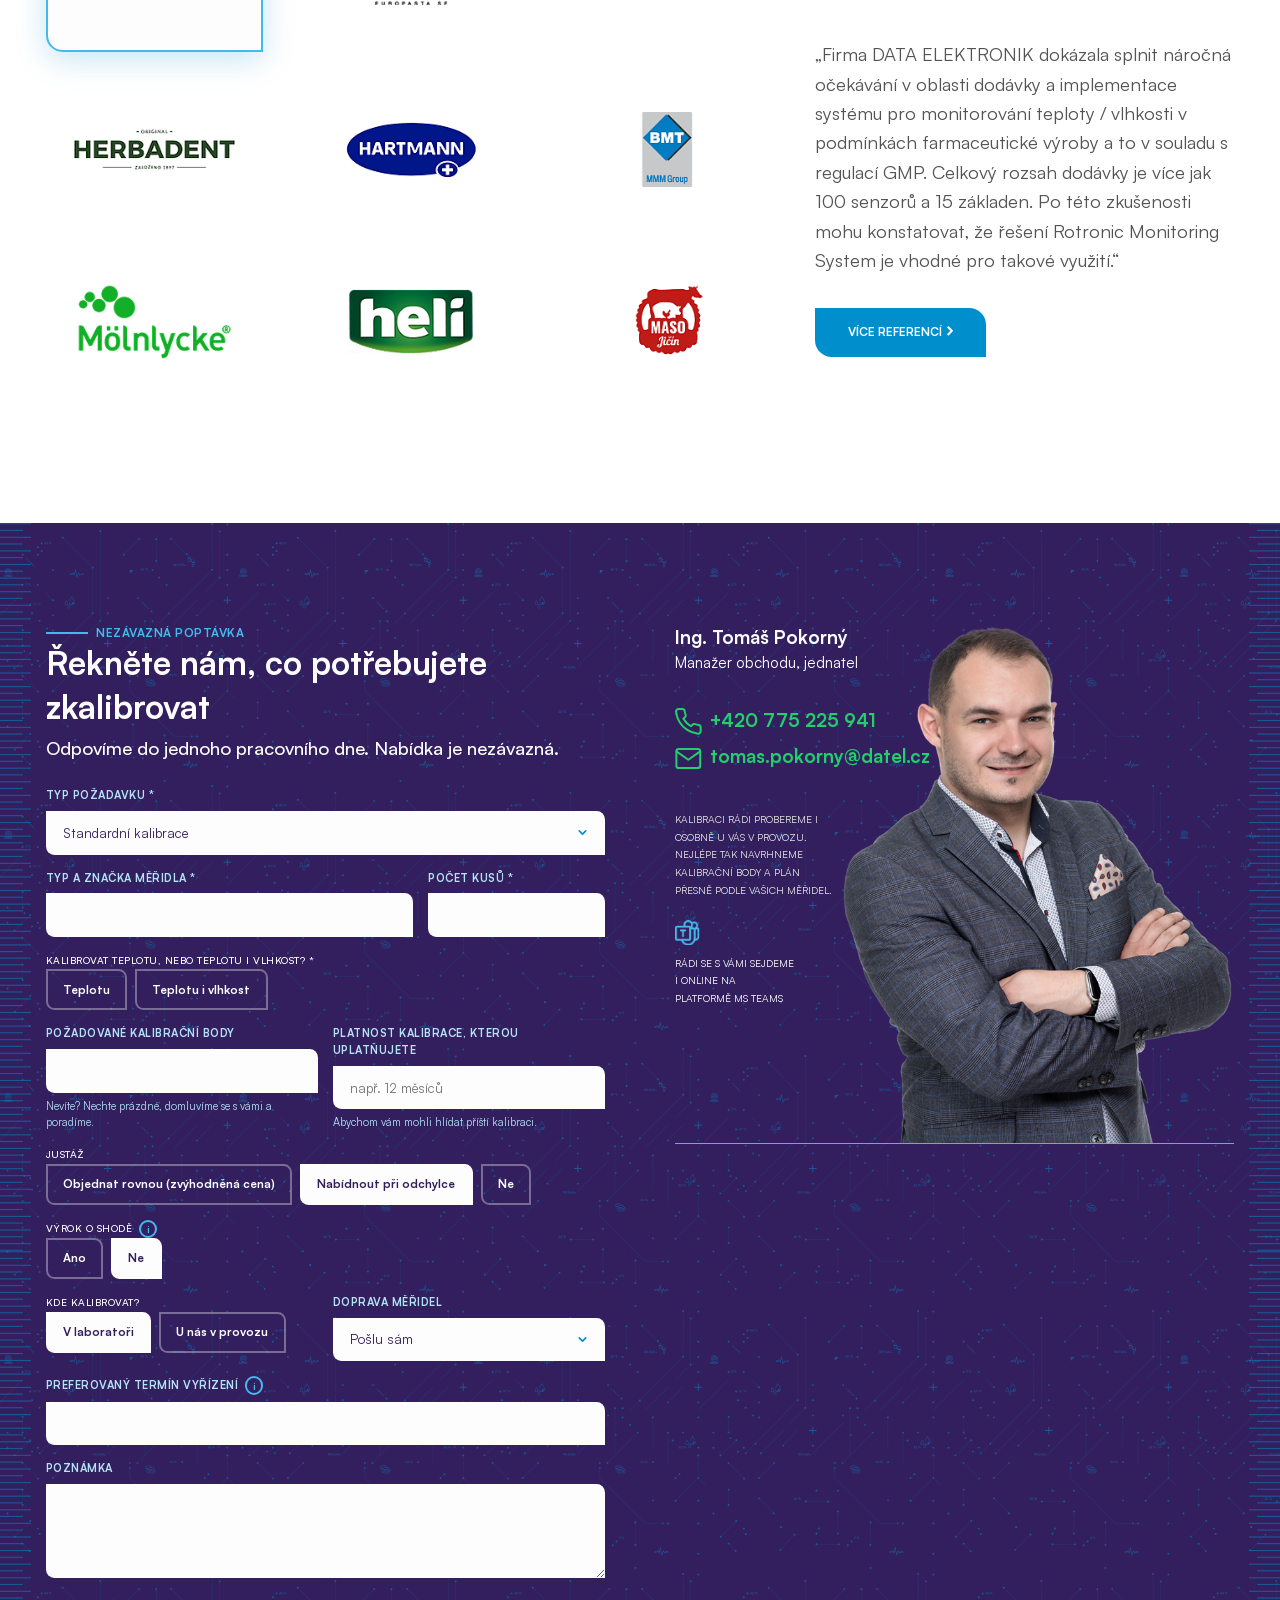
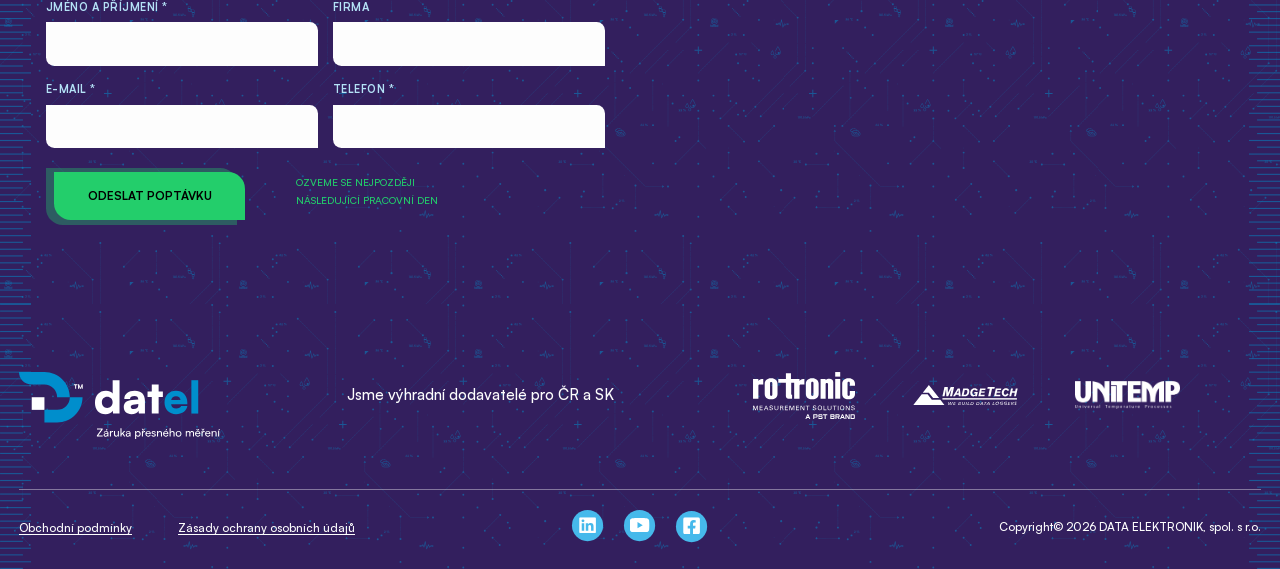
==== commit 9504b6ca: "Loga zákazníků v sekci Komu kalibrujeme lokálně (stažená z datel.cz) Náhled teď nenačítá z datel.cz " ====
--- a/index.html
+++ b/index.html
@@ -12,11 +12,11 @@
 <link rel="preload" href="assets/fonts/Satoshi-Regular.woff2" as="font" type="font/woff2" crossorigin>
 <link rel="preload" href="assets/fonts/Satoshi-Bold.woff2" as="font" type="font/woff2" crossorigin>
 <!-- Produkční CSS webu (kopie 1:1, cesty k obrázkům přesměrované na datel.cz) -->
-<link rel="stylesheet" href="assets/css/datel-site.css?v=mub81cov">
+<link rel="stylesheet" href="assets/css/datel-site.css?v=mub8hobn">
 <!-- Oprava písma pro celý web (Inter → Satoshi) -->
-<link rel="stylesheet" href="assets/css/datel-font-fix.css?v=mub81cov">
+<link rel="stylesheet" href="assets/css/datel-font-fix.css?v=mub8hobn">
 <!-- Nové styly této podstránky — na produkci stačí přidat jen tento soubor -->
-<link rel="stylesheet" href="assets/css/kalibrace.css?v=mub81cov">
+<link rel="stylesheet" href="assets/css/kalibrace.css?v=mub8hobn">
 <script type="application/ld+json">
 {
   "@context": "https://schema.org",
@@ -550,7 +550,7 @@
 </section>
 
 <!-- § 13 DŮVĚRA — sekce referencí převzatá 1:1 z homepage (section.cooperation) -->
-<section class="cooperation"> <div class="container"> <p class="title">Důvěra</p> <h2>Komu <span>kalibrujeme</span></h2> <p class="subtitle">Kalibrujeme pro výrobce léčiv a zdravotnických prostředků, potravinářské provozy, univerzity i průmyslové firmy.</p> <div class="cooperationBox"> <div class="uk-grid-small" data-uk-grid> <div class="uk-width-auto@l"> <ul class="uk-tab-left uk-visible@m" uk-tab="connect: #kal-reference-tabs; animation: uk-animation-fade"> <li> <a href="#"> <picture> <source data-srcset="https://www.datel.cz/www/upload/f65cfb2c/20240410042212972/20240410042212972.200x120.webp" type="image/webp"> <img loading="lazy" src="https://www.datel.cz/www/upload/f65cfb2c/20240410042212972/20240410042212972.200x120.png" alt="oncomed manufacturing a.s." title="oncomed manufacturing a.s."> </picture> </a> </li> <li> <a href="#"> <picture> <source data-srcset="https://www.datel.cz/www/upload/f65cfb2c/20240327041039568/20240327041039568.200x120.webp" type="image/webp"> <img loading="lazy" src="https://www.datel.cz/www/upload/f65cfb2c/20240327041039568/20240327041039568.200x120.png" alt="Herbai a.s." title="Herbai a.s."> </picture> </a> </li> <li> <a href="#"> <picture> <source data-srcset="https://www.datel.cz/www/upload/f65cfb2c/20240327041028794/20240327041028794.200x120.webp" type="image/webp"> <img loading="lazy" src="https://www.datel.cz/www/upload/f65cfb2c/20240327041028794/20240327041028794.200x120.png" alt="Mölnlycke Health Care" title="Mölnlycke Health Care"> </picture> </a> </li> <li> <a href="#"> <picture> <source data-srcset="https://www.datel.cz/www/upload/f65cfb2c/20240327040846226/20240327040846226.200x120.webp" type="image/webp"> <img loading="lazy" src="https://www.datel.cz/www/upload/f65cfb2c/20240327040846226/20240327040846226.200x120.png" alt="Europasta a.s." title="Europasta a.s."> </picture> </a> </li> <li> <a href="#"> <picture> <source data-srcset="https://www.datel.cz/www/upload/f65cfb2c/20240327041052711/20240327041052711.200x120.webp" type="image/webp"> <img loading="lazy" src="https://www.datel.cz/www/upload/f65cfb2c/20240327041052711/20240327041052711.200x120.png" alt="HARTMANN - RICO a.s." title="HARTMANN - RICO a.s."> </picture> </a> </li> <li> <a href="#"> <picture> <source data-srcset="https://www.datel.cz/www/upload/f65cfb2c/20240327041014553/20240327041014553.200x120.webp" type="image/webp"> <img loading="lazy" src="https://www.datel.cz/www/upload/f65cfb2c/20240327041014553/20240327041014553.200x120.png" alt="Heli Food Fresh a.s." title="Heli Food Fresh a.s."> </picture> </a> </li> <li> <a href="#"> <picture> <source data-srcset="https://www.datel.cz/www/upload/f65cfb2c/20240327041001601/20240327041001601.200x120.webp" type="image/webp"> <img loading="lazy" src="https://www.datel.cz/www/upload/f65cfb2c/20240327041001601/20240327041001601.200x120.png" alt="Capgemini CZ" title="Capgemini CZ"> </picture> </a> </li> <li> <a href="#"> <picture> <source data-srcset="https://www.datel.cz/www/upload/f65cfb2c/20240327040712679/20240327040712679.200x120.webp" type="image/webp"> <img loading="lazy" src="https://www.datel.cz/www/upload/f65cfb2c/20240327040712679/20240327040712679.200x120.png" alt="BMT Medical Technology s.r.o." title="BMT Medical Technology s.r.o."> </picture> </a> </li> <li> <a href="#"> <picture> <source data-srcset="https://www.datel.cz/www/upload/f65cfb2c/20240327040750885/20240327040750885.200x120.webp" type="image/webp"> <img loading="lazy" src="https://www.datel.cz/www/upload/f65cfb2c/20240327040750885/20240327040750885.200x120.png" alt="Maso Jičín s.r.o." title="Maso Jičín s.r.o."> </picture> </a> </li> </ul> <div data-uk-slider="autoplay: true; autoplay-interval: 5000;" class="uk-hidden@m" id="kal-reference-slider"> <div class="uk-position-relative uk-visible-toggle" tabindex="-1"> <ul class="uk-slider-items uk-child-width-1-2 uk-child-width-1-3@s uk-child-width-1-4@m"> <li data-id="1"> <picture> <source data-srcset="https://www.datel.cz/www/upload/f65cfb2c/20240410042212972/20240410042212972.150x150.webp" type="image/webp"> <img loading="lazy" src="https://www.datel.cz/www/upload/f65cfb2c/20240410042212972/20240410042212972.150x150.png" alt="oncomed manufacturing a.s." title="oncomed manufacturing a.s."> </picture> </li> <li data-id="2"> <picture> <source data-srcset="https://www.datel.cz/www/upload/f65cfb2c/20240327041039568/20240327041039568.150x150.webp" type="image/webp"> <img loading="lazy" src="https://www.datel.cz/www/upload/f65cfb2c/20240327041039568/20240327041039568.150x150.png" alt="Herbai a.s." title="Herbai a.s."> </picture> </li> <li data-id="3"> <picture> <source data-srcset="https://www.datel.cz/www/upload/f65cfb2c/20240327041028794/20240327041028794.150x150.webp" type="image/webp"> <img loading="lazy" src="https://www.datel.cz/www/upload/f65cfb2c/20240327041028794/20240327041028794.150x150.png" alt="Mölnlycke Health Care" title="Mölnlycke Health Care"> </picture> </li> <li data-id="4"> <picture> <source data-srcset="https://www.datel.cz/www/upload/f65cfb2c/20240327040846226/20240327040846226.150x150.webp" type="image/webp"> <img loading="lazy" src="https://www.datel.cz/www/upload/f65cfb2c/20240327040846226/20240327040846226.150x150.png" alt="Europasta a.s." title="Europasta a.s."> </picture> </li> <li data-id="5"> <picture> <source data-srcset="https://www.datel.cz/www/upload/f65cfb2c/20240327041052711/20240327041052711.150x150.webp" type="image/webp"> <img loading="lazy" src="https://www.datel.cz/www/upload/f65cfb2c/20240327041052711/20240327041052711.150x150.png" alt="HARTMANN - RICO a.s." title="HARTMANN - RICO a.s."> </picture> </li> <li data-id="6"> <picture> <source data-srcset="https://www.datel.cz/www/upload/f65cfb2c/20240327041014553/20240327041014553.150x150.webp" type="image/webp"> <img loading="lazy" src="https://www.datel.cz/www/upload/f65cfb2c/20240327041014553/20240327041014553.150x150.png" alt="Heli Food Fresh a.s." title="Heli Food Fresh a.s."> </picture> </li> <li data-id="7"> <picture> <source data-srcset="https://www.datel.cz/www/upload/f65cfb2c/20240327041001601/20240327041001601.150x150.webp" type="image/webp"> <img loading="lazy" src="https://www.datel.cz/www/upload/f65cfb2c/20240327041001601/20240327041001601.150x150.png" alt="Capgemini CZ" title="Capgemini CZ"> </picture> </li> <li data-id="8"> <picture> <source data-srcset="https://www.datel.cz/www/upload/f65cfb2c/20240327040712679/20240327040712679.150x150.webp" type="image/webp"> <img loading="lazy" src="https://www.datel.cz/www/upload/f65cfb2c/20240327040712679/20240327040712679.150x150.png" alt="BMT Medical Technology s.r.o." title="BMT Medical Technology s.r.o."> </picture> </li> <li data-id="9"> <picture> <source data-srcset="https://www.datel.cz/www/upload/f65cfb2c/20240327040750885/20240327040750885.150x150.webp" type="image/webp"> <img loading="lazy" src="https://www.datel.cz/www/upload/f65cfb2c/20240327040750885/20240327040750885.150x150.png" alt="Maso Jičín s.r.o." title="Maso Jičín s.r.o."> </picture> </li> </ul> <a class="uk-position-center-left uk-position-small uk-hidden-hover" href="#" data-uk-slidenav-previous uk-slider-item="previous"></a> <a class="uk-position-center-right uk-position-small uk-hidden-hover" href="#" data-uk-slidenav-next uk-slider-item="next"></a> </div> </div> </div> <div class="uk-width-expand@l"> <ul id="kal-reference-tabs" class="uk-switcher"> <li data-id="1"> <div class="text"> <div class="uk-grid-small" data-uk-grid> <div class="uk-width-2-5@m"> <picture> <source data-srcset="https://www.datel.cz/www/upload/f65cfb2c/20240410042212972/20240410042212972.180x120.webp" type="image/webp"> <img loading="lazy" src="https://www.datel.cz/www/upload/f65cfb2c/20240410042212972/20240410042212972.180x120.png" alt="oncomed manufacturing a.s." title="oncomed manufacturing a.s."> </picture> </div> <div class="uk-width-3-5@m"> <div class="textBox"> <h3>Ing. Jiří Zbranek</h3> <p>oncomed manufacturing a.s.</p> </div> </div> </div> <p class="textContent "><span class="full">„Firma DATA ELEKTRONIK dokázala splnit náročná očekávání v oblasti dodávky a implementace systému pro monitorování teploty / vlhkosti v podmínkách farmaceutické výroby a to v souladu s regulací GMP. Celkový rozsah dodávky je více jak 100 senzorů a 15 základen. Po této zkušenosti mohu konstatovat, že řešení Rotronic Monitoring System je vhodné pro takové využití.“</span><span class="small">„Firma DATA ELEKTRONIK dokázala splnit náročná očekávání v oblasti dodávky a implementace systému pro monitorování teploty / vlhkosti v podmínkách farmaceutické výroby a to v souladu s regulací GMP. Celkový rozsah dodávky je více jak 100 senzorů a 15 základen. Po této zkušenosti mohu konstatovat, že řešení Rotronic Monitoring System je vhodné pro takové využití.“</span></p> <p class="textButton"> <a href="https://www.datel.cz/reference" class="button secondary"> Více referencí <picture> <img loading="lazy" src="assets/site/svg/arrowRightButton.svg" alt="arrow icon" data-uk-svg> </picture> </a> </p> </div> </li> <li data-id="2"> <div class="text"> <div class="uk-grid-small" data-uk-grid> <div class="uk-width-2-5@m"> <picture> <source data-srcset="https://www.datel.cz/www/upload/f65cfb2c/20240327041039568/20240327041039568.180x120.webp" type="image/webp"> <img loading="lazy" src="https://www.datel.cz/www/upload/f65cfb2c/20240327041039568/20240327041039568.180x120.png" alt="Herbai a.s." title="Herbai a.s."> </picture> </div> <div class="uk-width-3-5@m"> <div class="textBox"> <h3>Tomáš Drunecký</h3> <p>Herbai a.s.</p> </div> </div> </div> <p class="textContent small"><span class="full">„Při budování nové provozovny naší společnosti jsme řešili výběr vhodného systému pro monitorování teploty a relativní vlhkosti ve výrobních a skladových prostorách, který by splňoval všechny farmaceutické požadavky. V rámci výběrového řízení jsme oslovili také společnost Data Elektronik, nabízející systém RMS. Společnost nám umožnila návštěvu u jednoho ze svých zákazníků, kde jsme si mohli ověřit, jak systém funguje v praxi. Instalace systému proběhla rychle a byla doložena požadovanou dokumentací. Případné následné chyby byly rychle vyřešeny. Hodnotíme přístup společnosti jako velmi profesionální a přátelský.“</span><span class="small">„Při budování nové provozovny naší společnosti jsme řešili výběr vhodného systému pro monitorování teploty a relativní vlhkosti ve výrobních a skladových prostorách, který by splňoval všechny farmaceutické požadavky. V rámci výběrového řízení jsme oslovili také společnost Data Elektronik, nabízející systém RMS. Společnost nám umožnila návštěvu u jednoho ze svých zákazníků,…“</span></p> <span class="linkPack"><span class="link">Zobrazit celý text</span><i class="mdi mdi-menu-down"></i></span> <p class="textButton"> <a href="https://www.datel.cz/reference" class="button secondary"> Více referencí <picture> <img loading="lazy" src="assets/site/svg/arrowRightButton.svg" alt="arrow icon" data-uk-svg> </picture> </a> </p> </div> </li> <li data-id="3"> <div class="text"> <div class="uk-grid-small" data-uk-grid> <div class="uk-width-2-5@m"> <picture> <source data-srcset="https://www.datel.cz/www/upload/f65cfb2c/20240327041028794/20240327041028794.180x120.webp" type="image/webp"> <img loading="lazy" src="https://www.datel.cz/www/upload/f65cfb2c/20240327041028794/20240327041028794.180x120.png" alt="Mölnlycke Health Care" title="Mölnlycke Health Care"> </picture> </div> <div class="uk-width-3-5@m"> <div class="textBox"> <h3>Kateřina Pěgřímková</h3> <p>Mölnlycke Health Care</p> </div> </div> </div> <p class="textContent "><span class="full">„S firmou DATA ELEKTRONIK spolupracujeme již déle než rok a nadále i spolupracovat budeme. Používáme od nich dataloggery pro měření teploty, vlhkosti a tlaku. Provádějí nám i opakovanou kalibraci těchto dataloggerů. Jsou velice vstřícní a rychle reagují na naše požadavky.“</span><span class="small">„S firmou DATA ELEKTRONIK spolupracujeme již déle než rok a nadále i spolupracovat budeme. Používáme od nich dataloggery pro měření teploty, vlhkosti a tlaku. Provádějí nám i opakovanou kalibraci těchto dataloggerů. Jsou velice vstřícní a rychle reagují na naše požadavky.“</span></p> <p class="textButton"> <a href="https://www.datel.cz/reference" class="button secondary"> Více referencí <picture> <img loading="lazy" src="assets/site/svg/arrowRightButton.svg" alt="arrow icon" data-uk-svg> </picture> </a> </p> </div> </li> <li data-id="4"> <div class="text"> <div class="uk-grid-small" data-uk-grid> <div class="uk-width-2-5@m"> <picture> <source data-srcset="https://www.datel.cz/www/upload/f65cfb2c/20240327040846226/20240327040846226.180x120.webp" type="image/webp"> <img loading="lazy" src="https://www.datel.cz/www/upload/f65cfb2c/20240327040846226/20240327040846226.180x120.png" alt="Europasta a.s." title="Europasta a.s."> </picture> </div> <div class="uk-width-3-5@m"> <div class="textBox"> <h3>Robert Novotný</h3> <p>Europasta a.s.</p> </div> </div> </div> <p class="textContent "><span class="full">„Spolupráci s firmou DATA ELEKTRONIK hodnotím velmi kladně. Veškeré naše požadavky, vždy řeší s maximální ochotou a opravdu svižně. Firma má osobní a velmi profesionální přístup. Podle mého názoru a především mých zkušeností, považuji tuto firmu za špičku na trhu.“</span><span class="small">„Spolupráci s firmou DATA ELEKTRONIK hodnotím velmi kladně. Veškeré naše požadavky, vždy řeší s maximální ochotou a opravdu svižně. Firma má osobní a velmi profesionální přístup. Podle mého názoru a především mých zkušeností, považuji tuto firmu za špičku na trhu.“</span></p> <p class="textButton"> <a href="https://www.datel.cz/reference" class="button secondary"> Více referencí <picture> <img loading="lazy" src="assets/site/svg/arrowRightButton.svg" alt="arrow icon" data-uk-svg> </picture> </a> </p> </div> </li> <li data-id="5"> <div class="text"> <div class="uk-grid-small" data-uk-grid> <div class="uk-width-2-5@m"> <picture> <source data-srcset="https://www.datel.cz/www/upload/f65cfb2c/20240327041052711/20240327041052711.180x120.webp" type="image/webp"> <img loading="lazy" src="https://www.datel.cz/www/upload/f65cfb2c/20240327041052711/20240327041052711.180x120.png" alt="HARTMANN - RICO a.s." title="HARTMANN - RICO a.s."> </picture> </div> <div class="uk-width-3-5@m"> <div class="textBox"> <h3>David Ansorge</h3> <p>HARTMANN - RICO a.s.</p> </div> </div> </div> <p class="textContent "><span class="full">„Spolupráce s firmou DATA ELEKTRONIK je na velice profesionální úrovni. “</span><span class="small">„Spolupráce s firmou DATA ELEKTRONIK je na velice profesionální úrovni. “</span></p> <p class="textButton"> <a href="https://www.datel.cz/reference" class="button secondary"> Více referencí <picture> <img loading="lazy" src="assets/site/svg/arrowRightButton.svg" alt="arrow icon" data-uk-svg> </picture> </a> </p> </div> </li> <li data-id="6"> <div class="text"> <div class="uk-grid-small" data-uk-grid> <div class="uk-width-2-5@m"> <picture> <source data-srcset="https://www.datel.cz/www/upload/f65cfb2c/20240327041014553/20240327041014553.180x120.webp" type="image/webp"> <img loading="lazy" src="https://www.datel.cz/www/upload/f65cfb2c/20240327041014553/20240327041014553.180x120.png" alt="Heli Food Fresh a.s." title="Heli Food Fresh a.s."> </picture> </div> <div class="uk-width-3-5@m"> <div class="textBox"> <h3>Jana Tomanová</h3> <p>Heli Food Fresh a.s.</p> </div> </div> </div> <p class="textContent "><span class="full">„Spolupráce s Data Elektronik je na skvělé úrovni. Vždy bylo vše vyřešeno vstřícně a rychle. V případě problémů dokáží vždy poradit a najít řešení.“</span><span class="small">„Spolupráce s Data Elektronik je na skvělé úrovni. Vždy bylo vše vyřešeno vstřícně a rychle. V případě problémů dokáží vždy poradit a najít řešení.“</span></p> <p class="textButton"> <a href="https://www.datel.cz/reference" class="button secondary"> Více referencí <picture> <img loading="lazy" src="assets/site/svg/arrowRightButton.svg" alt="arrow icon" data-uk-svg> </picture> </a> </p> </div> </li> <li data-id="7"> <div class="text"> <div class="uk-grid-small" data-uk-grid> <div class="uk-width-2-5@m"> <picture> <source data-srcset="https://www.datel.cz/www/upload/f65cfb2c/20240327041001601/20240327041001601.180x120.webp" type="image/webp"> <img loading="lazy" src="https://www.datel.cz/www/upload/f65cfb2c/20240327041001601/20240327041001601.180x120.png" alt="Capgemini CZ" title="Capgemini CZ"> </picture> </div> <div class="uk-width-3-5@m"> <div class="textBox"> <h3>Lukáš Kovárník</h3> <p>Capgemini CZ</p> </div> </div> </div> <p class="textContent "><span class="full">„Spolupráce s firmou Data Elektronik je výborná. Pracovníci firmy se vždy snaží pomoc s řešením případných problémů či odborně poradit a nabídnout vhodný produkt pro danou příležitost.“</span><span class="small">„Spolupráce s firmou Data Elektronik je výborná. Pracovníci firmy se vždy snaží pomoc s řešením případných problémů či odborně poradit a nabídnout vhodný produkt pro danou příležitost.“</span></p> <p class="textButton"> <a href="https://www.datel.cz/reference" class="button secondary"> Více referencí <picture> <img loading="lazy" src="assets/site/svg/arrowRightButton.svg" alt="arrow icon" data-uk-svg> </picture> </a> </p> </div> </li> <li data-id="8"> <div class="text"> <div class="uk-grid-small" data-uk-grid> <div class="uk-width-2-5@m"> <picture> <source data-srcset="https://www.datel.cz/www/upload/f65cfb2c/20240327040712679/20240327040712679.180x120.webp" type="image/webp"> <img loading="lazy" src="https://www.datel.cz/www/upload/f65cfb2c/20240327040712679/20240327040712679.180x120.png" alt="BMT Medical Technology s.r.o." title="BMT Medical Technology s.r.o."> </picture> </div> <div class="uk-width-3-5@m"> <div class="textBox"> <h3>Ing. Libor Bláha</h3> <p>BMT Medical Technology s.r.o.</p> </div> </div> </div> <p class="textContent "><span class="full">„Spolupráce je velmi dobrá a vše potřebné bylo vždy vyřešeno.“</span><span class="small">„Spolupráce je velmi dobrá a vše potřebné bylo vždy vyřešeno.“</span></p> <p class="textButton"> <a href="https://www.datel.cz/reference" class="button secondary"> Více referencí <picture> <img loading="lazy" src="assets/site/svg/arrowRightButton.svg" alt="arrow icon" data-uk-svg> </picture> </a> </p> </div> </li> <li data-id="9"> <div class="text"> <div class="uk-grid-small" data-uk-grid> <div class="uk-width-2-5@m"> <picture> <source data-srcset="https://www.datel.cz/www/upload/f65cfb2c/20240327040750885/20240327040750885.180x120.webp" type="image/webp"> <img loading="lazy" src="https://www.datel.cz/www/upload/f65cfb2c/20240327040750885/20240327040750885.180x120.png" alt="Maso Jičín s.r.o." title="Maso Jičín s.r.o."> </picture> </div> <div class="uk-width-3-5@m"> <div class="textBox"> <h3>Petr Kadlec</h3> <p>Maso Jičín s.r.o.</p> </div> </div> </div> <p class="textContent "><span class="full">„Neměli jsme žádné problémy, vše probíhalo tak jak jsme se dohodli.“</span><span class="small">„Neměli jsme žádné problémy, vše probíhalo tak jak jsme se dohodli.“</span></p> <p class="textButton"> <a href="https://www.datel.cz/reference" class="button secondary"> Více referencí <picture> <img loading="lazy" src="assets/site/svg/arrowRightButton.svg" alt="arrow icon" data-uk-svg> </picture> </a> </p> </div> </li> </ul> </div> </div> </div> </div> </section>
+<section class="cooperation"> <div class="container"> <p class="title">Důvěra</p> <h2>Komu <span>kalibrujeme</span></h2> <p class="subtitle">Kalibrujeme pro výrobce léčiv a zdravotnických prostředků, potravinářské provozy, univerzity i průmyslové firmy.</p> <div class="cooperationBox"> <div class="uk-grid-small" data-uk-grid> <div class="uk-width-auto@l"> <ul class="uk-tab-left uk-visible@m" uk-tab="connect: #kal-reference-tabs; animation: uk-animation-fade"> <li> <a href="#"> <picture>  <img loading="lazy" src="assets/site/upload/20240410042212972.png" alt="oncomed manufacturing a.s." title="oncomed manufacturing a.s."> </picture> </a> </li> <li> <a href="#"> <picture>  <img loading="lazy" src="assets/site/upload/20240327041039568.png" alt="Herbai a.s." title="Herbai a.s."> </picture> </a> </li> <li> <a href="#"> <picture>  <img loading="lazy" src="assets/site/upload/20240327041028794.png" alt="Mölnlycke Health Care" title="Mölnlycke Health Care"> </picture> </a> </li> <li> <a href="#"> <picture>  <img loading="lazy" src="assets/site/upload/20240327040846226.png" alt="Europasta a.s." title="Europasta a.s."> </picture> </a> </li> <li> <a href="#"> <picture>  <img loading="lazy" src="assets/site/upload/20240327041052711.png" alt="HARTMANN - RICO a.s." title="HARTMANN - RICO a.s."> </picture> </a> </li> <li> <a href="#"> <picture>  <img loading="lazy" src="assets/site/upload/20240327041014553.png" alt="Heli Food Fresh a.s." title="Heli Food Fresh a.s."> </picture> </a> </li> <li> <a href="#"> <picture>  <img loading="lazy" src="assets/site/upload/20240327041001601.png" alt="Capgemini CZ" title="Capgemini CZ"> </picture> </a> </li> <li> <a href="#"> <picture>  <img loading="lazy" src="assets/site/upload/20240327040712679.png" alt="BMT Medical Technology s.r.o." title="BMT Medical Technology s.r.o."> </picture> </a> </li> <li> <a href="#"> <picture>  <img loading="lazy" src="assets/site/upload/20240327040750885.png" alt="Maso Jičín s.r.o." title="Maso Jičín s.r.o."> </picture> </a> </li> </ul> <div data-uk-slider="autoplay: true; autoplay-interval: 5000;" class="uk-hidden@m" id="kal-reference-slider"> <div class="uk-position-relative uk-visible-toggle" tabindex="-1"> <ul class="uk-slider-items uk-child-width-1-2 uk-child-width-1-3@s uk-child-width-1-4@m"> <li data-id="1"> <picture>  <img loading="lazy" src="assets/site/upload/20240410042212972.png" alt="oncomed manufacturing a.s." title="oncomed manufacturing a.s."> </picture> </li> <li data-id="2"> <picture>  <img loading="lazy" src="assets/site/upload/20240327041039568.png" alt="Herbai a.s." title="Herbai a.s."> </picture> </li> <li data-id="3"> <picture>  <img loading="lazy" src="assets/site/upload/20240327041028794.png" alt="Mölnlycke Health Care" title="Mölnlycke Health Care"> </picture> </li> <li data-id="4"> <picture>  <img loading="lazy" src="assets/site/upload/20240327040846226.png" alt="Europasta a.s." title="Europasta a.s."> </picture> </li> <li data-id="5"> <picture>  <img loading="lazy" src="assets/site/upload/20240327041052711.png" alt="HARTMANN - RICO a.s." title="HARTMANN - RICO a.s."> </picture> </li> <li data-id="6"> <picture>  <img loading="lazy" src="assets/site/upload/20240327041014553.png" alt="Heli Food Fresh a.s." title="Heli Food Fresh a.s."> </picture> </li> <li data-id="7"> <picture>  <img loading="lazy" src="assets/site/upload/20240327041001601.png" alt="Capgemini CZ" title="Capgemini CZ"> </picture> </li> <li data-id="8"> <picture>  <img loading="lazy" src="assets/site/upload/20240327040712679.png" alt="BMT Medical Technology s.r.o." title="BMT Medical Technology s.r.o."> </picture> </li> <li data-id="9"> <picture>  <img loading="lazy" src="assets/site/upload/20240327040750885.png" alt="Maso Jičín s.r.o." title="Maso Jičín s.r.o."> </picture> </li> </ul> <a class="uk-position-center-left uk-position-small uk-hidden-hover" href="#" data-uk-slidenav-previous uk-slider-item="previous"></a> <a class="uk-position-center-right uk-position-small uk-hidden-hover" href="#" data-uk-slidenav-next uk-slider-item="next"></a> </div> </div> </div> <div class="uk-width-expand@l"> <ul id="kal-reference-tabs" class="uk-switcher"> <li data-id="1"> <div class="text"> <div class="uk-grid-small" data-uk-grid> <div class="uk-width-2-5@m"> <picture>  <img loading="lazy" src="assets/site/upload/20240410042212972.png" alt="oncomed manufacturing a.s." title="oncomed manufacturing a.s."> </picture> </div> <div class="uk-width-3-5@m"> <div class="textBox"> <h3>Ing. Jiří Zbranek</h3> <p>oncomed manufacturing a.s.</p> </div> </div> </div> <p class="textContent "><span class="full">„Firma DATA ELEKTRONIK dokázala splnit náročná očekávání v oblasti dodávky a implementace systému pro monitorování teploty / vlhkosti v podmínkách farmaceutické výroby a to v souladu s regulací GMP. Celkový rozsah dodávky je více jak 100 senzorů a 15 základen. Po této zkušenosti mohu konstatovat, že řešení Rotronic Monitoring System je vhodné pro takové využití.“</span><span class="small">„Firma DATA ELEKTRONIK dokázala splnit náročná očekávání v oblasti dodávky a implementace systému pro monitorování teploty / vlhkosti v podmínkách farmaceutické výroby a to v souladu s regulací GMP. Celkový rozsah dodávky je více jak 100 senzorů a 15 základen. Po této zkušenosti mohu konstatovat, že řešení Rotronic Monitoring System je vhodné pro takové využití.“</span></p> <p class="textButton"> <a href="https://www.datel.cz/reference" class="button secondary"> Více referencí <picture> <img loading="lazy" src="assets/site/svg/arrowRightButton.svg" alt="arrow icon" data-uk-svg> </picture> </a> </p> </div> </li> <li data-id="2"> <div class="text"> <div class="uk-grid-small" data-uk-grid> <div class="uk-width-2-5@m"> <picture>  <img loading="lazy" src="assets/site/upload/20240327041039568.png" alt="Herbai a.s." title="Herbai a.s."> </picture> </div> <div class="uk-width-3-5@m"> <div class="textBox"> <h3>Tomáš Drunecký</h3> <p>Herbai a.s.</p> </div> </div> </div> <p class="textContent small"><span class="full">„Při budování nové provozovny naší společnosti jsme řešili výběr vhodného systému pro monitorování teploty a relativní vlhkosti ve výrobních a skladových prostorách, který by splňoval všechny farmaceutické požadavky. V rámci výběrového řízení jsme oslovili také společnost Data Elektronik, nabízející systém RMS. Společnost nám umožnila návštěvu u jednoho ze svých zákazníků, kde jsme si mohli ověřit, jak systém funguje v praxi. Instalace systému proběhla rychle a byla doložena požadovanou dokumentací. Případné následné chyby byly rychle vyřešeny. Hodnotíme přístup společnosti jako velmi profesionální a přátelský.“</span><span class="small">„Při budování nové provozovny naší společnosti jsme řešili výběr vhodného systému pro monitorování teploty a relativní vlhkosti ve výrobních a skladových prostorách, který by splňoval všechny farmaceutické požadavky. V rámci výběrového řízení jsme oslovili také společnost Data Elektronik, nabízející systém RMS. Společnost nám umožnila návštěvu u jednoho ze svých zákazníků,…“</span></p> <span class="linkPack"><span class="link">Zobrazit celý text</span><i class="mdi mdi-menu-down"></i></span> <p class="textButton"> <a href="https://www.datel.cz/reference" class="button secondary"> Více referencí <picture> <img loading="lazy" src="assets/site/svg/arrowRightButton.svg" alt="arrow icon" data-uk-svg> </picture> </a> </p> </div> </li> <li data-id="3"> <div class="text"> <div class="uk-grid-small" data-uk-grid> <div class="uk-width-2-5@m"> <picture>  <img loading="lazy" src="assets/site/upload/20240327041028794.png" alt="Mölnlycke Health Care" title="Mölnlycke Health Care"> </picture> </div> <div class="uk-width-3-5@m"> <div class="textBox"> <h3>Kateřina Pěgřímková</h3> <p>Mölnlycke Health Care</p> </div> </div> </div> <p class="textContent "><span class="full">„S firmou DATA ELEKTRONIK spolupracujeme již déle než rok a nadále i spolupracovat budeme. Používáme od nich dataloggery pro měření teploty, vlhkosti a tlaku. Provádějí nám i opakovanou kalibraci těchto dataloggerů. Jsou velice vstřícní a rychle reagují na naše požadavky.“</span><span class="small">„S firmou DATA ELEKTRONIK spolupracujeme již déle než rok a nadále i spolupracovat budeme. Používáme od nich dataloggery pro měření teploty, vlhkosti a tlaku. Provádějí nám i opakovanou kalibraci těchto dataloggerů. Jsou velice vstřícní a rychle reagují na naše požadavky.“</span></p> <p class="textButton"> <a href="https://www.datel.cz/reference" class="button secondary"> Více referencí <picture> <img loading="lazy" src="assets/site/svg/arrowRightButton.svg" alt="arrow icon" data-uk-svg> </picture> </a> </p> </div> </li> <li data-id="4"> <div class="text"> <div class="uk-grid-small" data-uk-grid> <div class="uk-width-2-5@m"> <picture>  <img loading="lazy" src="assets/site/upload/20240327040846226.png" alt="Europasta a.s." title="Europasta a.s."> </picture> </div> <div class="uk-width-3-5@m"> <div class="textBox"> <h3>Robert Novotný</h3> <p>Europasta a.s.</p> </div> </div> </div> <p class="textContent "><span class="full">„Spolupráci s firmou DATA ELEKTRONIK hodnotím velmi kladně. Veškeré naše požadavky, vždy řeší s maximální ochotou a opravdu svižně. Firma má osobní a velmi profesionální přístup. Podle mého názoru a především mých zkušeností, považuji tuto firmu za špičku na trhu.“</span><span class="small">„Spolupráci s firmou DATA ELEKTRONIK hodnotím velmi kladně. Veškeré naše požadavky, vždy řeší s maximální ochotou a opravdu svižně. Firma má osobní a velmi profesionální přístup. Podle mého názoru a především mých zkušeností, považuji tuto firmu za špičku na trhu.“</span></p> <p class="textButton"> <a href="https://www.datel.cz/reference" class="button secondary"> Více referencí <picture> <img loading="lazy" src="assets/site/svg/arrowRightButton.svg" alt="arrow icon" data-uk-svg> </picture> </a> </p> </div> </li> <li data-id="5"> <div class="text"> <div class="uk-grid-small" data-uk-grid> <div class="uk-width-2-5@m"> <picture>  <img loading="lazy" src="assets/site/upload/20240327041052711.png" alt="HARTMANN - RICO a.s." title="HARTMANN - RICO a.s."> </picture> </div> <div class="uk-width-3-5@m"> <div class="textBox"> <h3>David Ansorge</h3> <p>HARTMANN - RICO a.s.</p> </div> </div> </div> <p class="textContent "><span class="full">„Spolupráce s firmou DATA ELEKTRONIK je na velice profesionální úrovni. “</span><span class="small">„Spolupráce s firmou DATA ELEKTRONIK je na velice profesionální úrovni. “</span></p> <p class="textButton"> <a href="https://www.datel.cz/reference" class="button secondary"> Více referencí <picture> <img loading="lazy" src="assets/site/svg/arrowRightButton.svg" alt="arrow icon" data-uk-svg> </picture> </a> </p> </div> </li> <li data-id="6"> <div class="text"> <div class="uk-grid-small" data-uk-grid> <div class="uk-width-2-5@m"> <picture>  <img loading="lazy" src="assets/site/upload/20240327041014553.png" alt="Heli Food Fresh a.s." title="Heli Food Fresh a.s."> </picture> </div> <div class="uk-width-3-5@m"> <div class="textBox"> <h3>Jana Tomanová</h3> <p>Heli Food Fresh a.s.</p> </div> </div> </div> <p class="textContent "><span class="full">„Spolupráce s Data Elektronik je na skvělé úrovni. Vždy bylo vše vyřešeno vstřícně a rychle. V případě problémů dokáží vždy poradit a najít řešení.“</span><span class="small">„Spolupráce s Data Elektronik je na skvělé úrovni. Vždy bylo vše vyřešeno vstřícně a rychle. V případě problémů dokáží vždy poradit a najít řešení.“</span></p> <p class="textButton"> <a href="https://www.datel.cz/reference" class="button secondary"> Více referencí <picture> <img loading="lazy" src="assets/site/svg/arrowRightButton.svg" alt="arrow icon" data-uk-svg> </picture> </a> </p> </div> </li> <li data-id="7"> <div class="text"> <div class="uk-grid-small" data-uk-grid> <div class="uk-width-2-5@m"> <picture>  <img loading="lazy" src="assets/site/upload/20240327041001601.png" alt="Capgemini CZ" title="Capgemini CZ"> </picture> </div> <div class="uk-width-3-5@m"> <div class="textBox"> <h3>Lukáš Kovárník</h3> <p>Capgemini CZ</p> </div> </div> </div> <p class="textContent "><span class="full">„Spolupráce s firmou Data Elektronik je výborná. Pracovníci firmy se vždy snaží pomoc s řešením případných problémů či odborně poradit a nabídnout vhodný produkt pro danou příležitost.“</span><span class="small">„Spolupráce s firmou Data Elektronik je výborná. Pracovníci firmy se vždy snaží pomoc s řešením případných problémů či odborně poradit a nabídnout vhodný produkt pro danou příležitost.“</span></p> <p class="textButton"> <a href="https://www.datel.cz/reference" class="button secondary"> Více referencí <picture> <img loading="lazy" src="assets/site/svg/arrowRightButton.svg" alt="arrow icon" data-uk-svg> </picture> </a> </p> </div> </li> <li data-id="8"> <div class="text"> <div class="uk-grid-small" data-uk-grid> <div class="uk-width-2-5@m"> <picture>  <img loading="lazy" src="assets/site/upload/20240327040712679.png" alt="BMT Medical Technology s.r.o." title="BMT Medical Technology s.r.o."> </picture> </div> <div class="uk-width-3-5@m"> <div class="textBox"> <h3>Ing. Libor Bláha</h3> <p>BMT Medical Technology s.r.o.</p> </div> </div> </div> <p class="textContent "><span class="full">„Spolupráce je velmi dobrá a vše potřebné bylo vždy vyřešeno.“</span><span class="small">„Spolupráce je velmi dobrá a vše potřebné bylo vždy vyřešeno.“</span></p> <p class="textButton"> <a href="https://www.datel.cz/reference" class="button secondary"> Více referencí <picture> <img loading="lazy" src="assets/site/svg/arrowRightButton.svg" alt="arrow icon" data-uk-svg> </picture> </a> </p> </div> </li> <li data-id="9"> <div class="text"> <div class="uk-grid-small" data-uk-grid> <div class="uk-width-2-5@m"> <picture>  <img loading="lazy" src="assets/site/upload/20240327040750885.png" alt="Maso Jičín s.r.o." title="Maso Jičín s.r.o."> </picture> </div> <div class="uk-width-3-5@m"> <div class="textBox"> <h3>Petr Kadlec</h3> <p>Maso Jičín s.r.o.</p> </div> </div> </div> <p class="textContent "><span class="full">„Neměli jsme žádné problémy, vše probíhalo tak jak jsme se dohodli.“</span><span class="small">„Neměli jsme žádné problémy, vše probíhalo tak jak jsme se dohodli.“</span></p> <p class="textButton"> <a href="https://www.datel.cz/reference" class="button secondary"> Více referencí <picture> <img loading="lazy" src="assets/site/svg/arrowRightButton.svg" alt="arrow icon" data-uk-svg> </picture> </a> </p> </div> </li> </ul> </div> </div> </div> </div> </section>
 
 <!-- § 14 POPTÁVKA (#poptavka) — jediný formulář na stránce, rozšiřuje section.formPack -->
 <section class="formPack kal-form" id="poptavka">
@@ -703,6 +703,6 @@
 </main>
 <footer> <section class="footer"> <div class="container big"> <div class="content"> <div class="top"> <div class="uk-grid-small" data-uk-grid> <div class="uk-width-auto@m"> <div class="logoPack"> <a href="https://www.datel.cz/" class="logo logo--claim"><img src="assets/img/logo/datel-logo-claim-tmavy.svg" alt="DATEL — Záruka přesného měření" title="Datel.cz" width="239" height="80"></a> </div> </div> <div class="uk-width-expand@m"> <div class="footerMenu"> <h3>Jsme výhradní dodavatelé pro ČR a SK</h3> <ul class="uk-grid uk-child-width-1-2@s uk-child-width-1-4@m uk-grid-match" data-uk-grid> <li> <a href="https://www.rotronic.com/en-gb/" class="firmBox uk-display-block" target="_blank"> <picture>  <img loading="lazy" src="assets/site/upload/20240218051511858.svg" alt="Rotronic" title="Rotronic"> </picture> </a> </li> <li> <a href="https://www.madgetech.com/" class="firmBox uk-display-block" target="_blank"> <picture>  <img loading="lazy" src="assets/site/upload/20240325123851376.svg" alt="MadgeTech" title="MadgeTech"> </picture> </a> </li> <li> <a href="https://unitemp.de/?LANG=EN" class="firmBox uk-display-block" target="_blank"> <picture>  <img loading="lazy" src="assets/site/upload/20240325124050625.png" alt="UniTemp" title="UniTemp"> </picture> </a> </li> </ul> </div> </div> </div> </div> <div class="bottom"> <div class="uk-grid-small" data-uk-grid> <div class="uk-width-expand@m"> <div class="link"> <a href="https://www.datel.cz/obchodni-podminky">Obchodní podmínky</a> <a href="https://www.datel.cz/zasady-ochrany-osobnich-udaju">Zásady ochrany osobních údajů</a> </div> </div> <div class="uk-width-auto@m"> <div class="social"> <a href="https://www.linkedin.com/company/data-elektronik/" target="_blank" rel="noopener"> <picture> <img loading="lazy" src="assets/site/svg/linkedin.svg" alt="linkedin" title="linkedin"> </picture> </a> <a href="https://www.youtube.com/channel/UCtrlT4XjFpUM_ZhVo62C8Rg" target="_blank" rel="noopener"> <picture> <img loading="lazy" src="assets/site/svg/youtube.svg" alt="youtube" title="youtube"> </picture> </a> <a href="https://www.facebook.com/dataelektronikcz" target="_blank" rel="noopener"> <picture> <img loading="lazy" src="assets/site/svg/facebook.svg" alt="facebook" title="facebook"> </picture> </a> </div> </div> <div class="uk-width-expand@m"> <div class="copy"> <p>Copyright© 2026 DATA ELEKTRONIK, spol. s r.o.</p> </div> </div> </div> </div> </div> </div> </section> </footer>
 <script src="assets/js/datel-site.js"></script>
-<script src="assets/js/kalibrace.js?v=mub81cov"></script>
+<script src="assets/js/kalibrace.js?v=mub8hobn"></script>
 </body>
 </html>
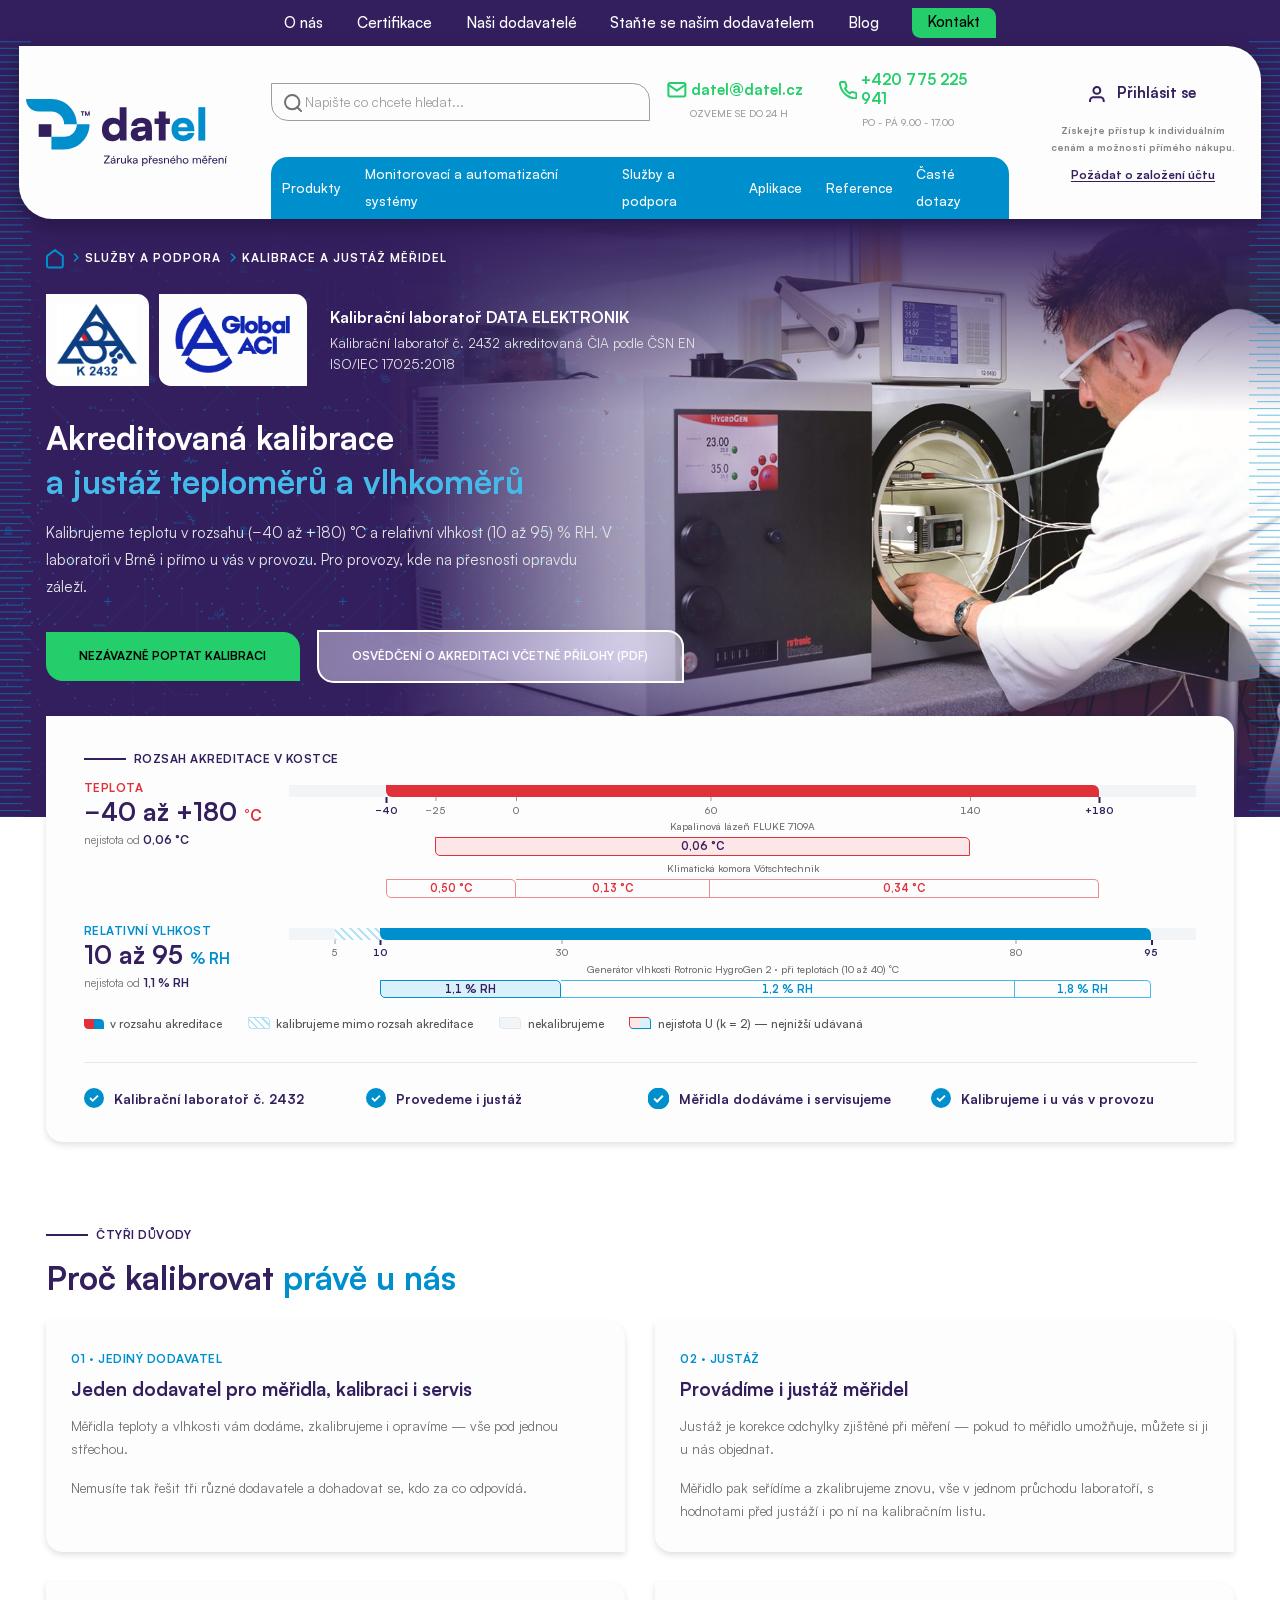
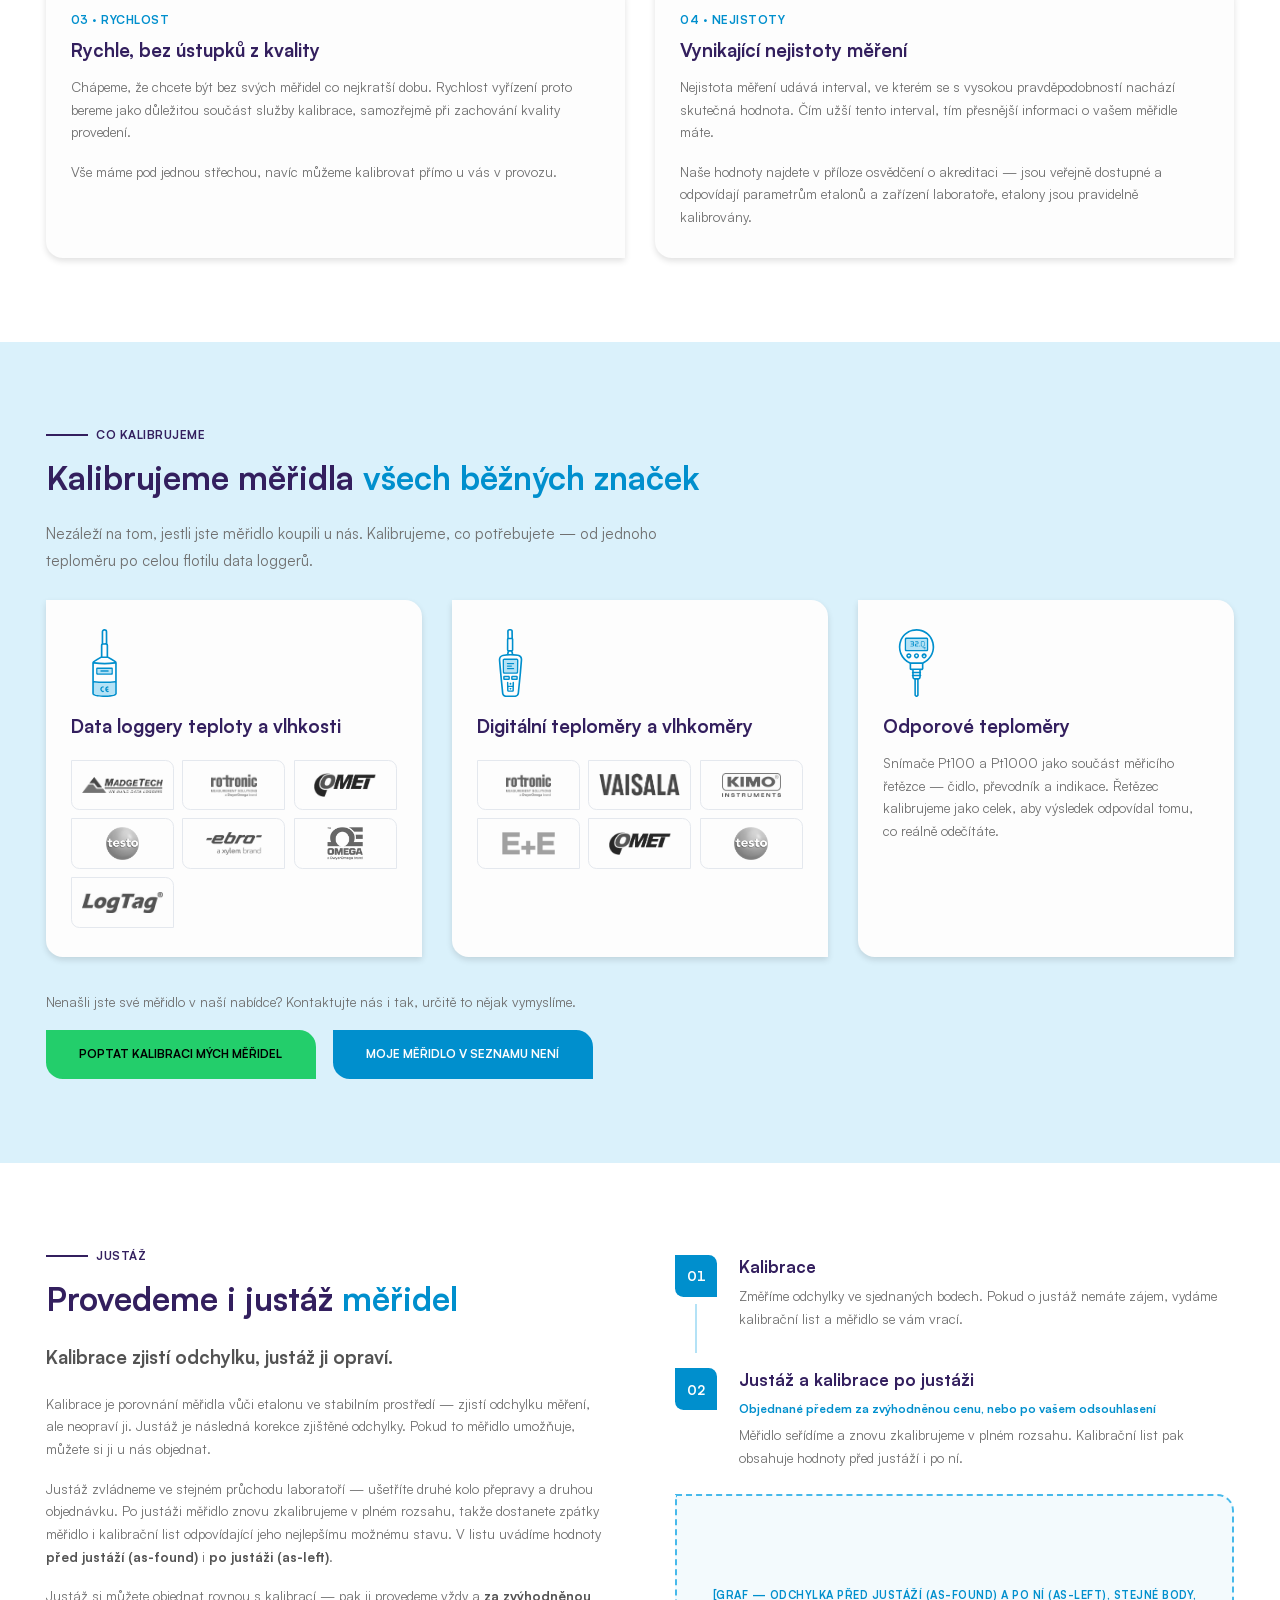
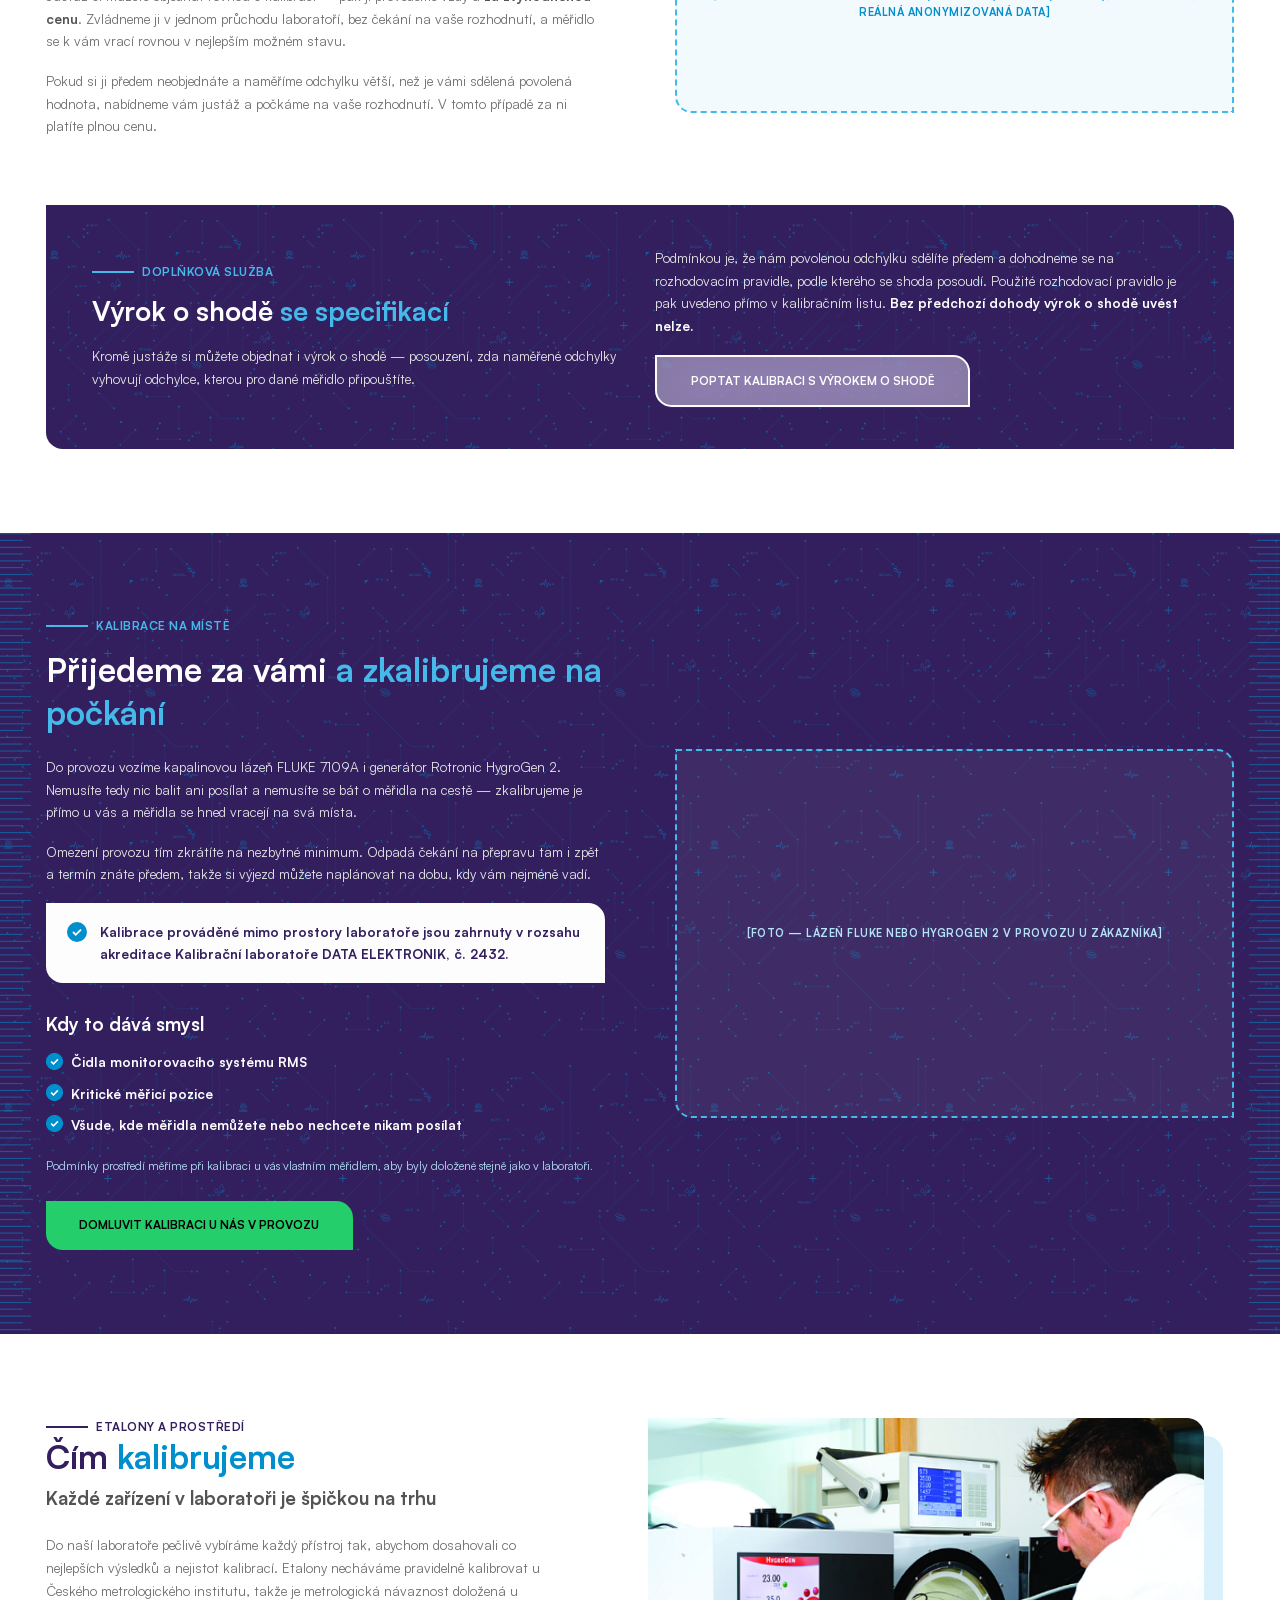
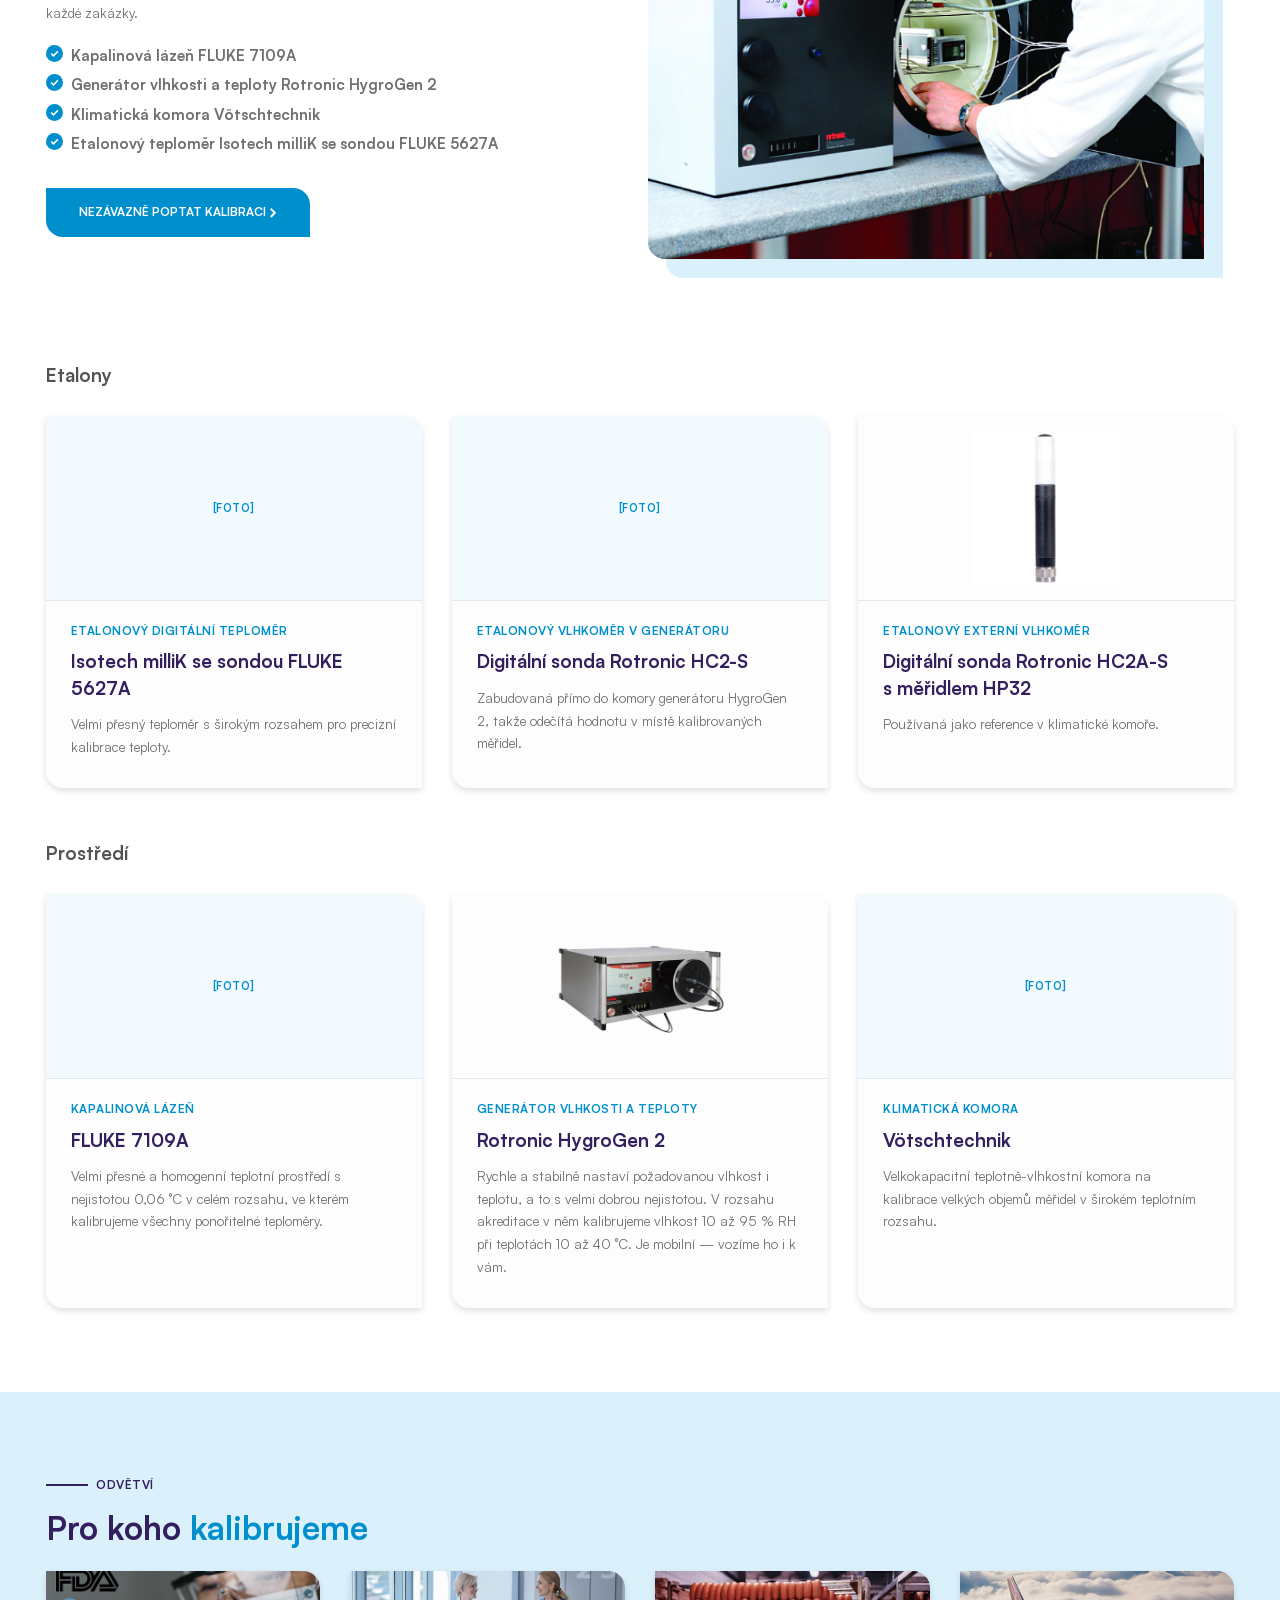
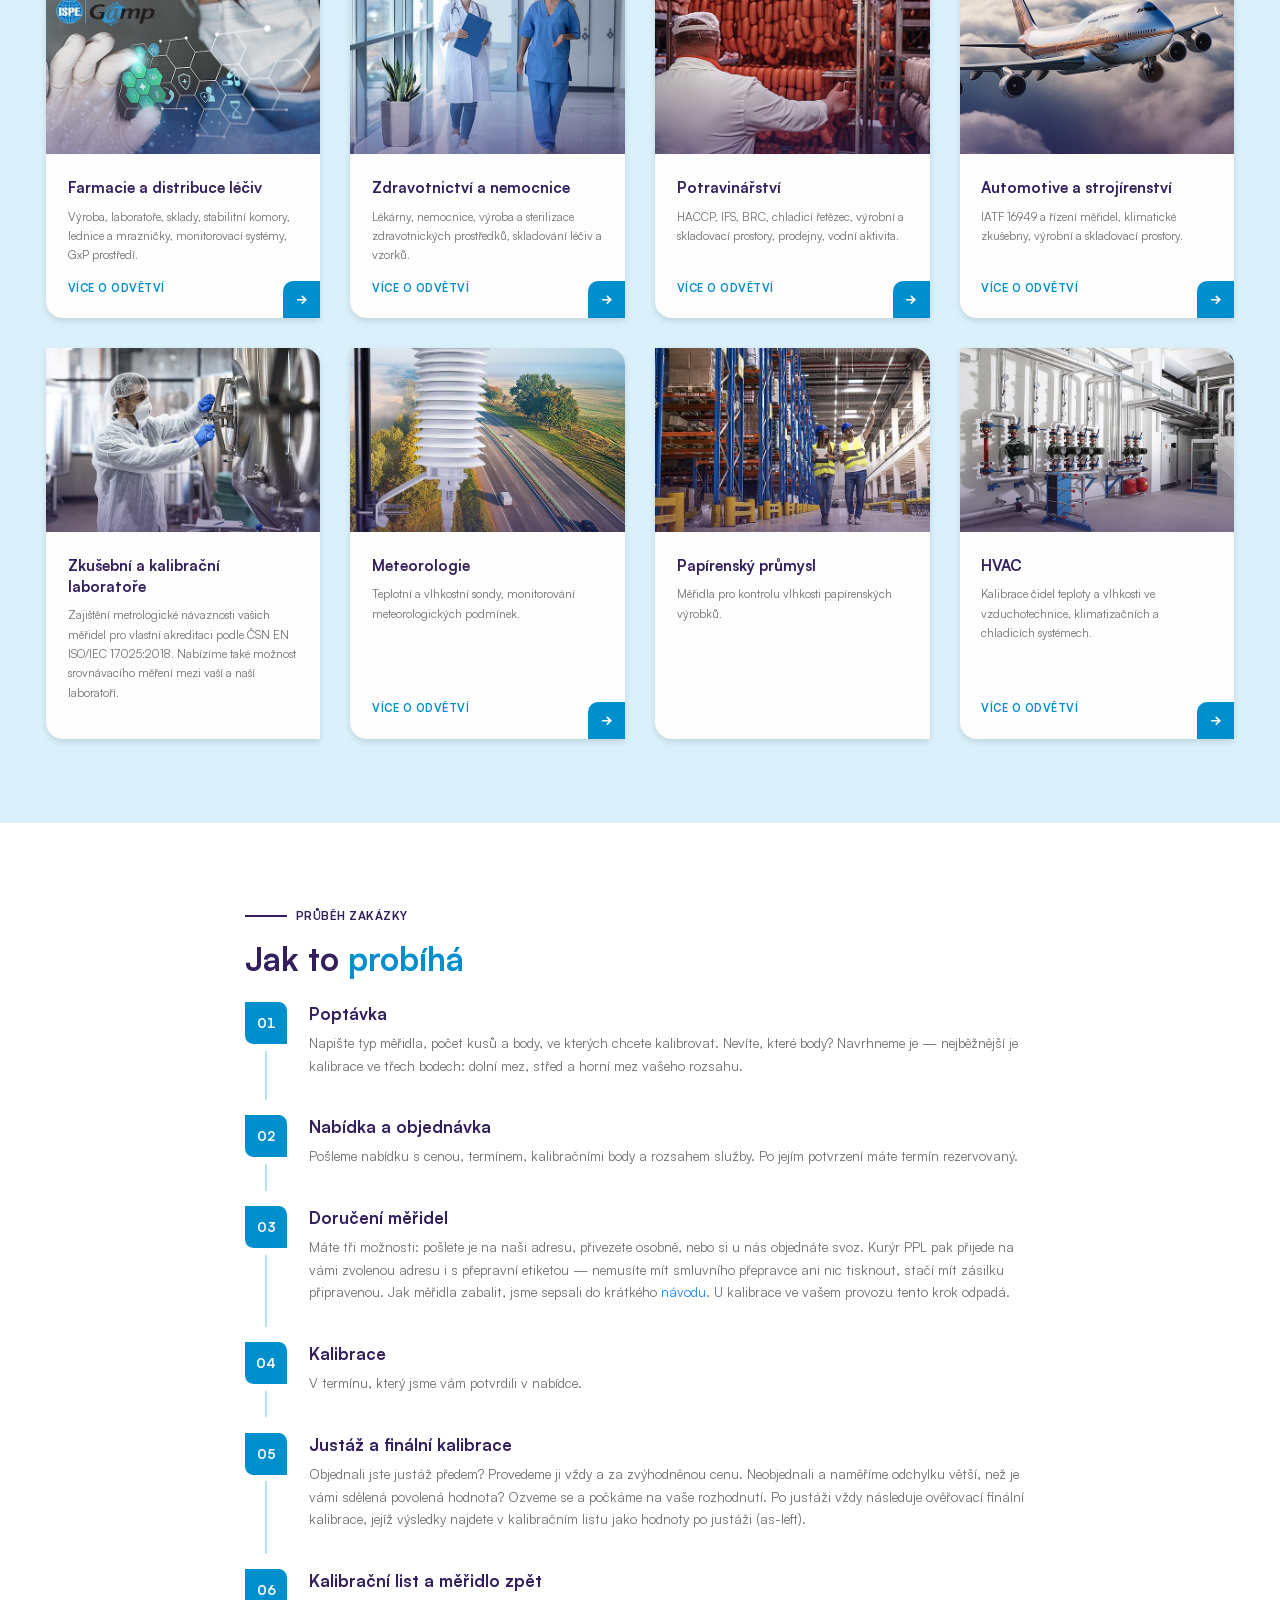
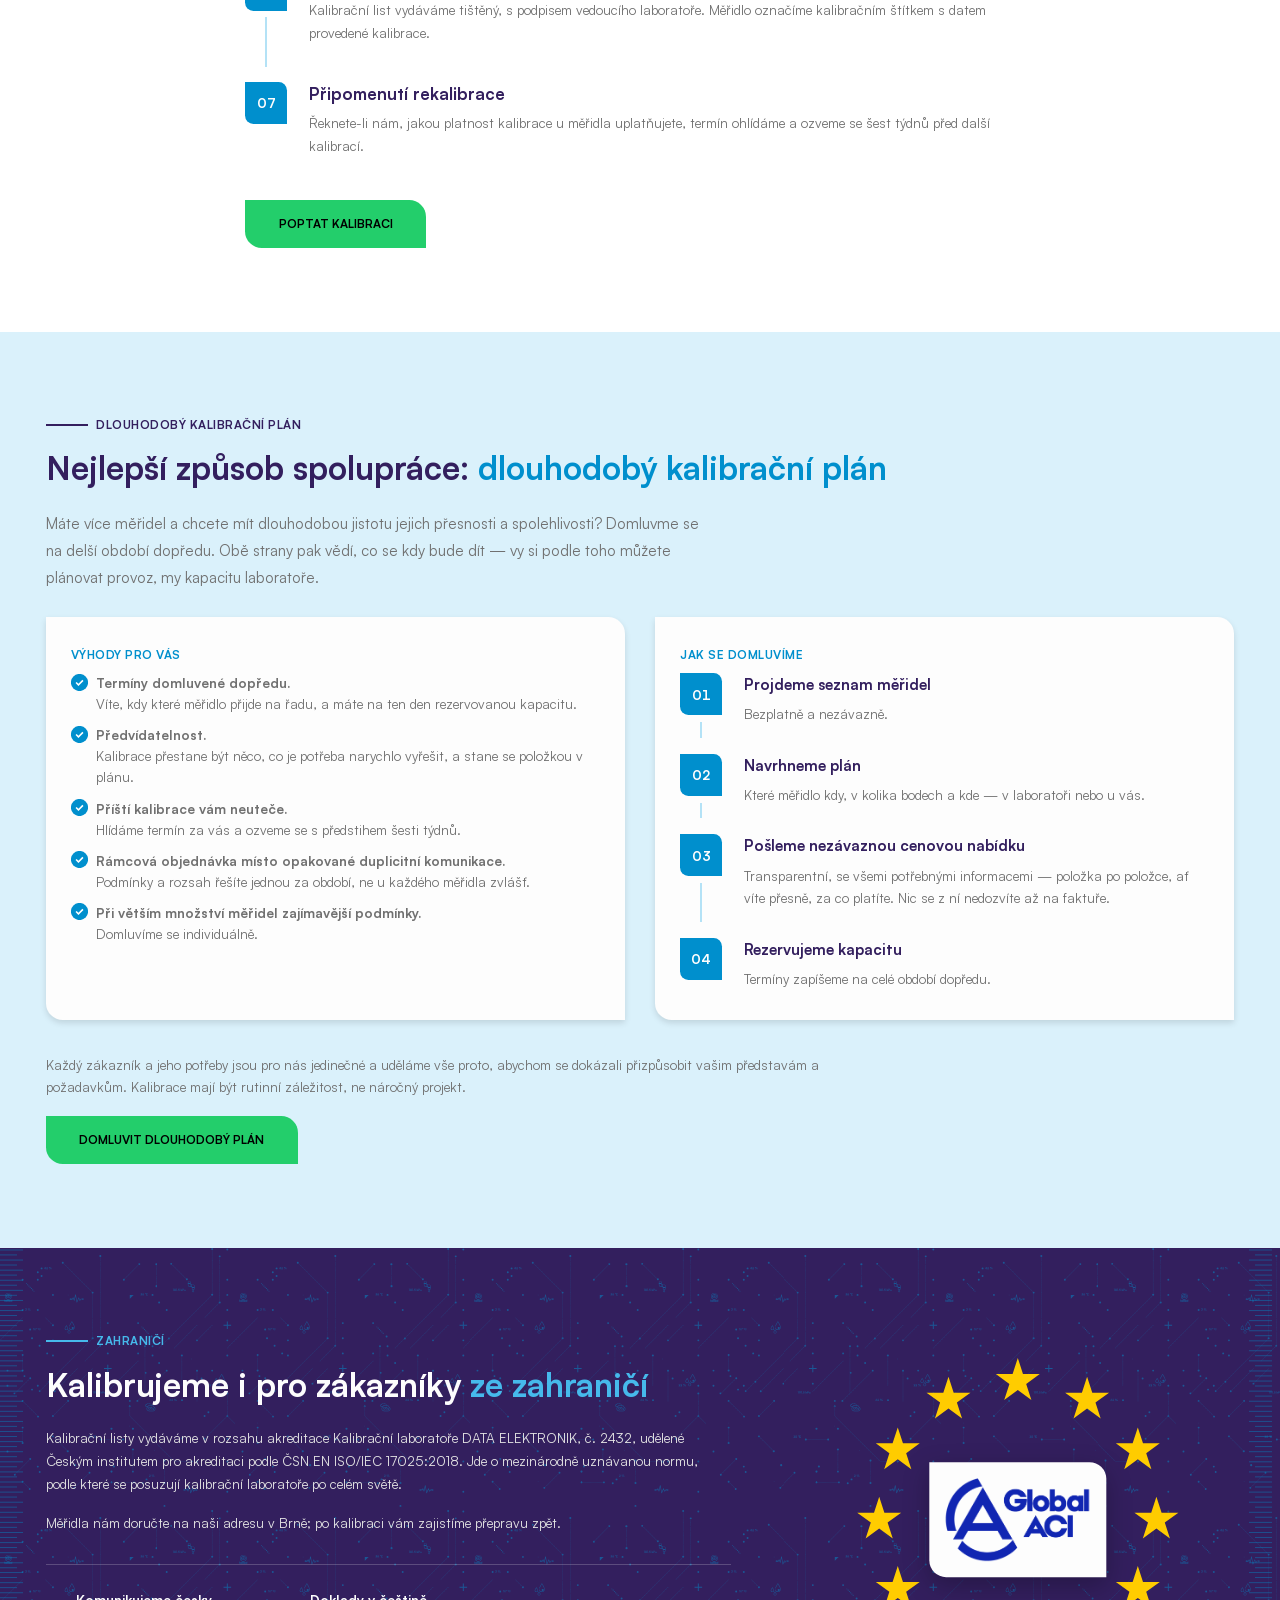
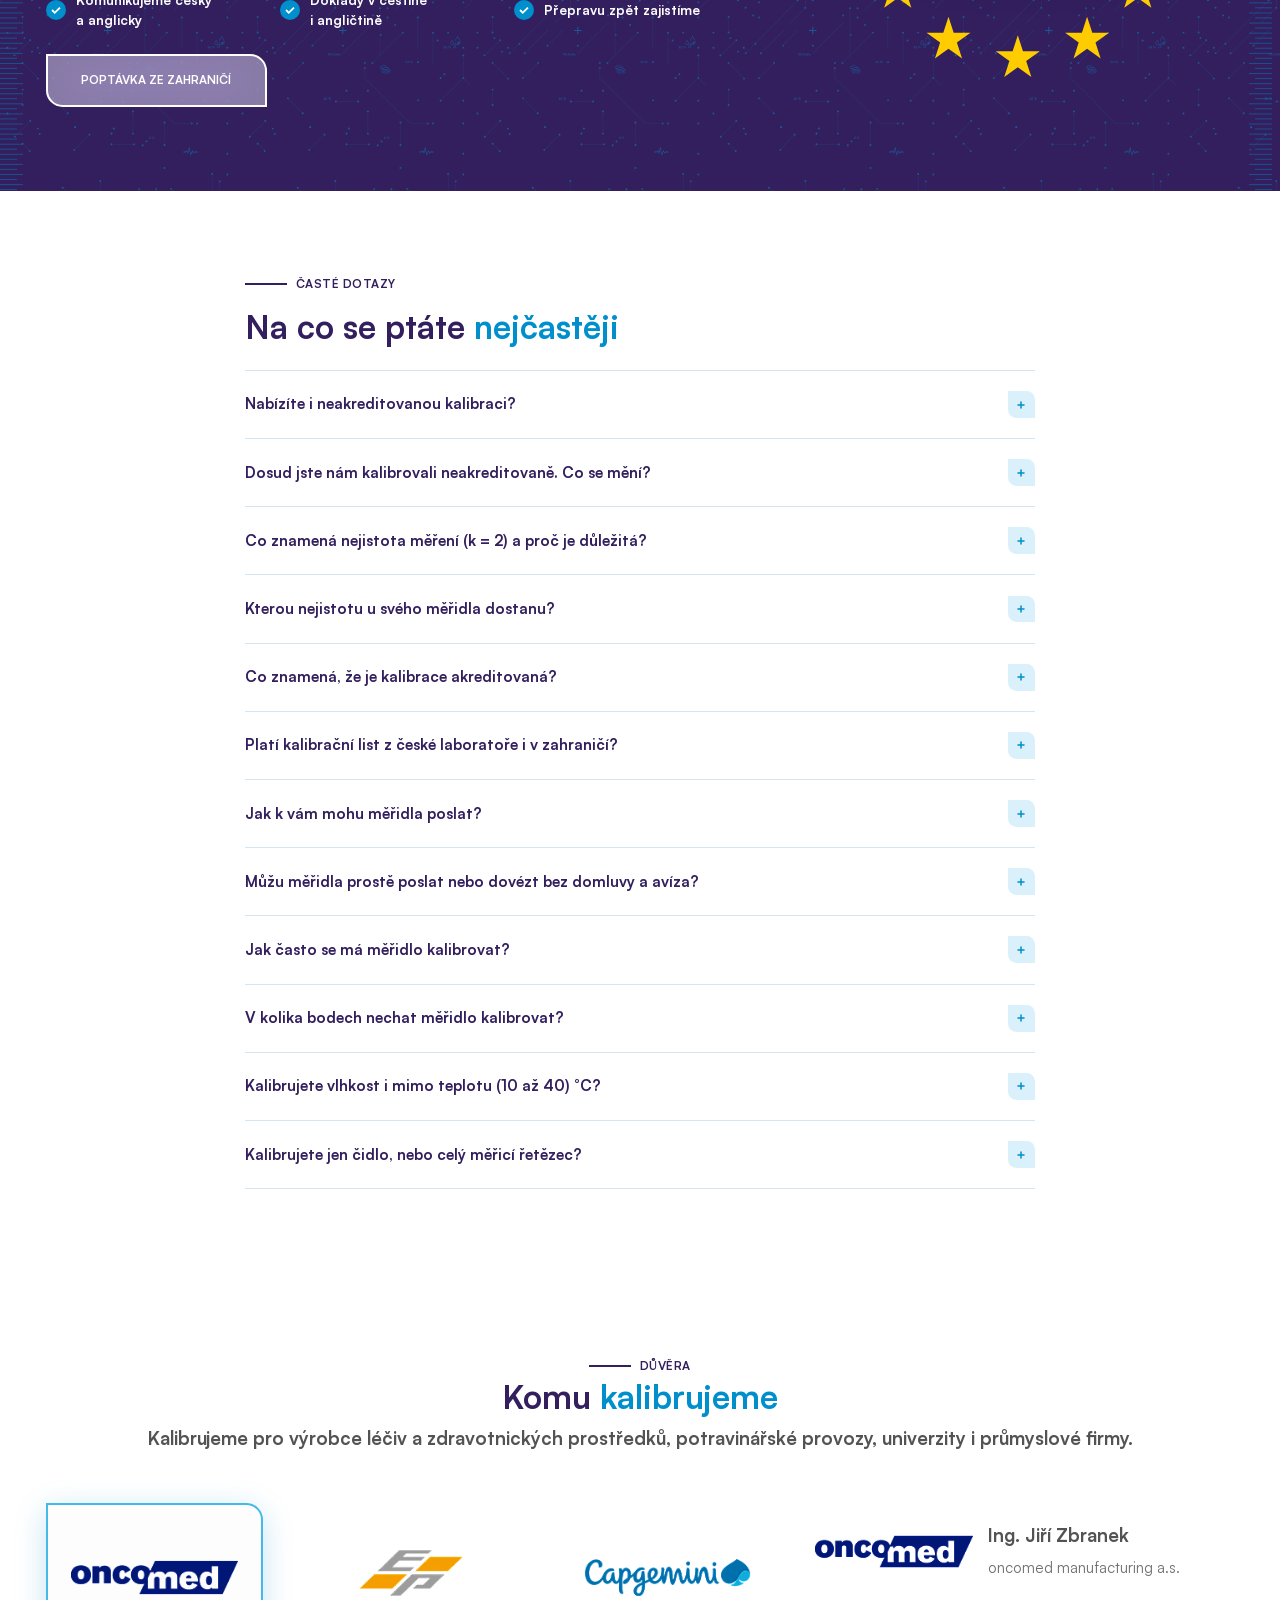
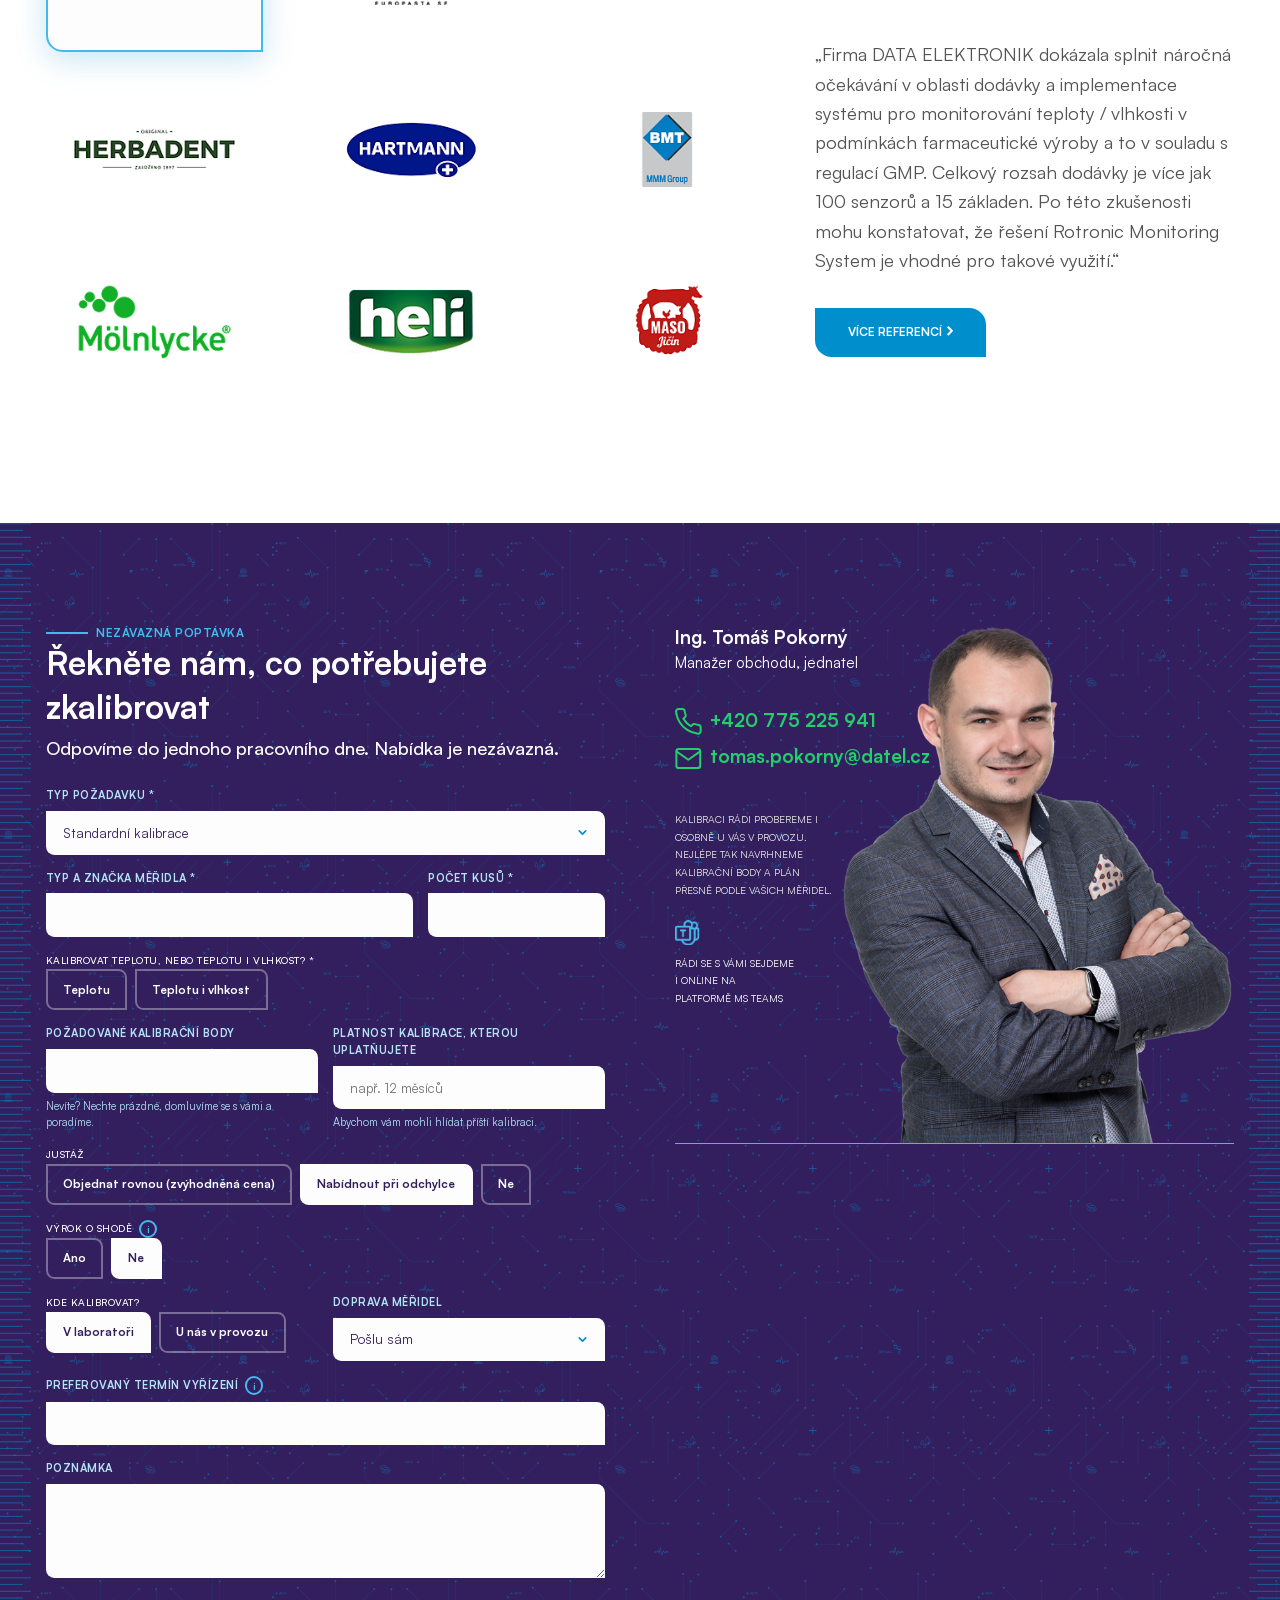
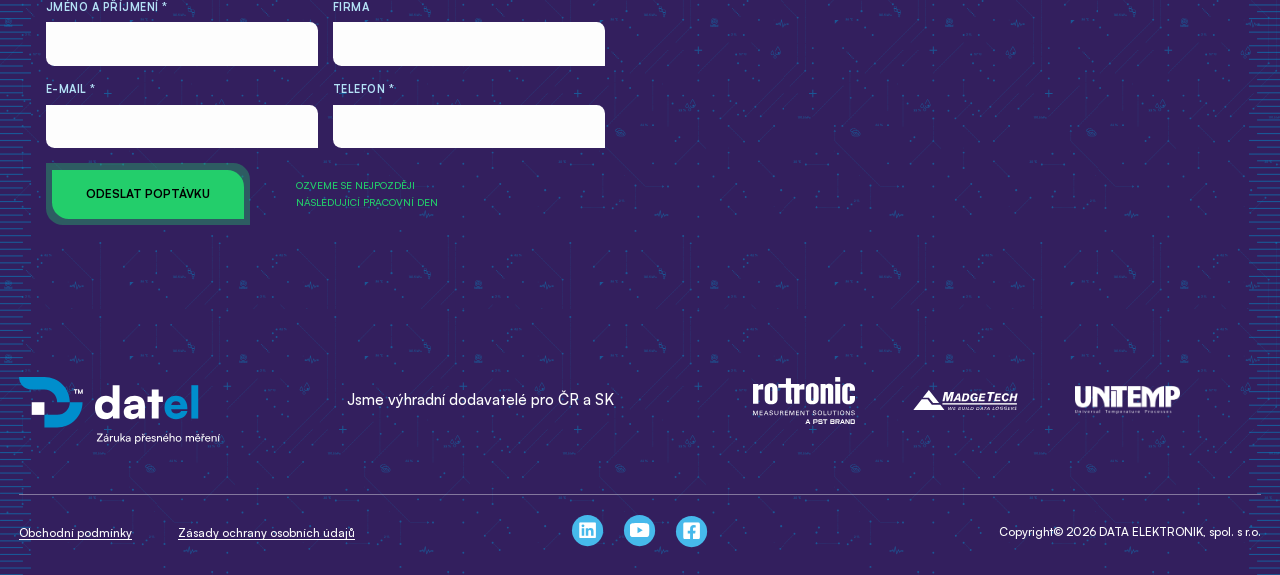
==== commit d8e5a184: "Formulář: průhledný zelený rámeček rovnoměrně kolem celého tlačítka Odeslat Co-Authored-By: Claude O" ====
--- a/index.html
+++ b/index.html
@@ -12,11 +12,11 @@
 <link rel="preload" href="assets/fonts/Satoshi-Regular.woff2" as="font" type="font/woff2" crossorigin>
 <link rel="preload" href="assets/fonts/Satoshi-Bold.woff2" as="font" type="font/woff2" crossorigin>
 <!-- Produkční CSS webu (kopie 1:1, cesty k obrázkům přesměrované na datel.cz) -->
-<link rel="stylesheet" href="assets/css/datel-site.css?v=mub8hobn">
+<link rel="stylesheet" href="assets/css/datel-site.css?v=mub9r2gq">
 <!-- Oprava písma pro celý web (Inter → Satoshi) -->
-<link rel="stylesheet" href="assets/css/datel-font-fix.css?v=mub8hobn">
+<link rel="stylesheet" href="assets/css/datel-font-fix.css?v=mub9r2gq">
 <!-- Nové styly této podstránky — na produkci stačí přidat jen tento soubor -->
-<link rel="stylesheet" href="assets/css/kalibrace.css?v=mub8hobn">
+<link rel="stylesheet" href="assets/css/kalibrace.css?v=mub9r2gq">
 <script type="application/ld+json">
 {
   "@context": "https://schema.org",
@@ -703,6 +703,6 @@
 </main>
 <footer> <section class="footer"> <div class="container big"> <div class="content"> <div class="top"> <div class="uk-grid-small" data-uk-grid> <div class="uk-width-auto@m"> <div class="logoPack"> <a href="https://www.datel.cz/" class="logo logo--claim"><img src="assets/img/logo/datel-logo-claim-tmavy.svg" alt="DATEL — Záruka přesného měření" title="Datel.cz" width="239" height="80"></a> </div> </div> <div class="uk-width-expand@m"> <div class="footerMenu"> <h3>Jsme výhradní dodavatelé pro ČR a SK</h3> <ul class="uk-grid uk-child-width-1-2@s uk-child-width-1-4@m uk-grid-match" data-uk-grid> <li> <a href="https://www.rotronic.com/en-gb/" class="firmBox uk-display-block" target="_blank"> <picture>  <img loading="lazy" src="assets/site/upload/20240218051511858.svg" alt="Rotronic" title="Rotronic"> </picture> </a> </li> <li> <a href="https://www.madgetech.com/" class="firmBox uk-display-block" target="_blank"> <picture>  <img loading="lazy" src="assets/site/upload/20240325123851376.svg" alt="MadgeTech" title="MadgeTech"> </picture> </a> </li> <li> <a href="https://unitemp.de/?LANG=EN" class="firmBox uk-display-block" target="_blank"> <picture>  <img loading="lazy" src="assets/site/upload/20240325124050625.png" alt="UniTemp" title="UniTemp"> </picture> </a> </li> </ul> </div> </div> </div> </div> <div class="bottom"> <div class="uk-grid-small" data-uk-grid> <div class="uk-width-expand@m"> <div class="link"> <a href="https://www.datel.cz/obchodni-podminky">Obchodní podmínky</a> <a href="https://www.datel.cz/zasady-ochrany-osobnich-udaju">Zásady ochrany osobních údajů</a> </div> </div> <div class="uk-width-auto@m"> <div class="social"> <a href="https://www.linkedin.com/company/data-elektronik/" target="_blank" rel="noopener"> <picture> <img loading="lazy" src="assets/site/svg/linkedin.svg" alt="linkedin" title="linkedin"> </picture> </a> <a href="https://www.youtube.com/channel/UCtrlT4XjFpUM_ZhVo62C8Rg" target="_blank" rel="noopener"> <picture> <img loading="lazy" src="assets/site/svg/youtube.svg" alt="youtube" title="youtube"> </picture> </a> <a href="https://www.facebook.com/dataelektronikcz" target="_blank" rel="noopener"> <picture> <img loading="lazy" src="assets/site/svg/facebook.svg" alt="facebook" title="facebook"> </picture> </a> </div> </div> <div class="uk-width-expand@m"> <div class="copy"> <p>Copyright© 2026 DATA ELEKTRONIK, spol. s r.o.</p> </div> </div> </div> </div> </div> </div> </section> </footer>
 <script src="assets/js/datel-site.js"></script>
-<script src="assets/js/kalibrace.js?v=mub8hobn"></script>
+<script src="assets/js/kalibrace.js?v=mub9r2gq"></script>
 </body>
 </html>
--- a/assets/css/kalibrace.css
+++ b/assets/css/kalibrace.css
@@ -324,9 +324,11 @@
 @media (min-width:960px){
   .kal-form p.inf{padding-left:2.4rem}
 }
-/* zelený podklad pod tlačítkem na šířku tlačítka (web má pevných 16,5rem, delší text tlačítka z něj přečníval) */
-section.formPack.kal-form .container .uk-grid>div .formPanel form .uk-grid>div .submitPack{display:inline-block}
-section.formPack.kal-form .container .uk-grid>div .formPanel form .uk-grid>div .submitPack:before{width:calc(100% - 1rem)}
+/* průhledný zelený rámeček rovnoměrně kolem celého tlačítka
+   (web má pevný posunutý podklad 16,5rem, delší text tlačítka z něj vpravo přečníval) */
+section.formPack.kal-form .container .uk-grid>div .formPanel form .uk-grid>div .submitPack{display:inline-block;padding:.8rem}
+section.formPack.kal-form .container .uk-grid>div .formPanel form .uk-grid>div .submitPack:before{left:0;top:0;width:100%;height:100%}
+section.formPack.kal-form .container .uk-grid>div .formPanel form .uk-grid>div .submitPack input[type="submit"]{display:block;width:auto}
 
 /* pravítka ve formuláři přes celou výšku sekce */
 section.formPack.kal-form:before,section.formPack.kal-form:after{height:100%;background-repeat:repeat-y}
